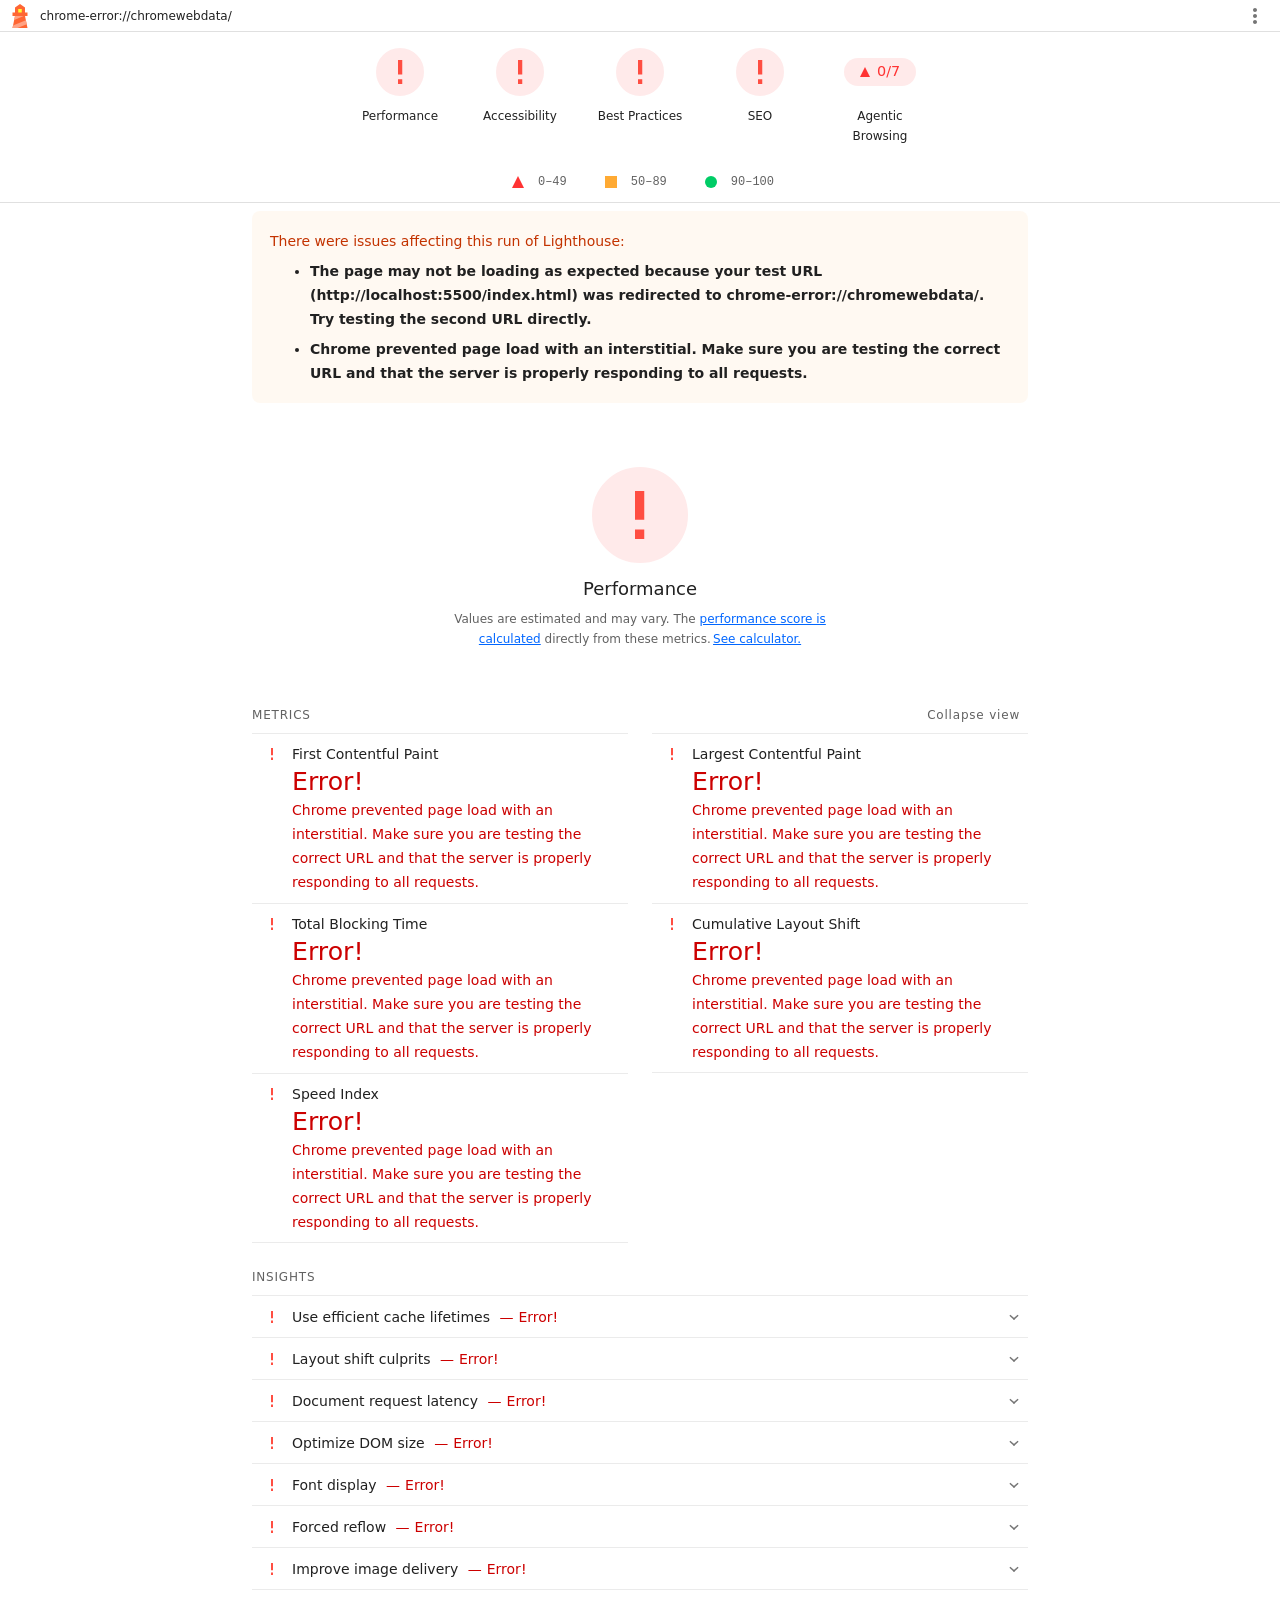
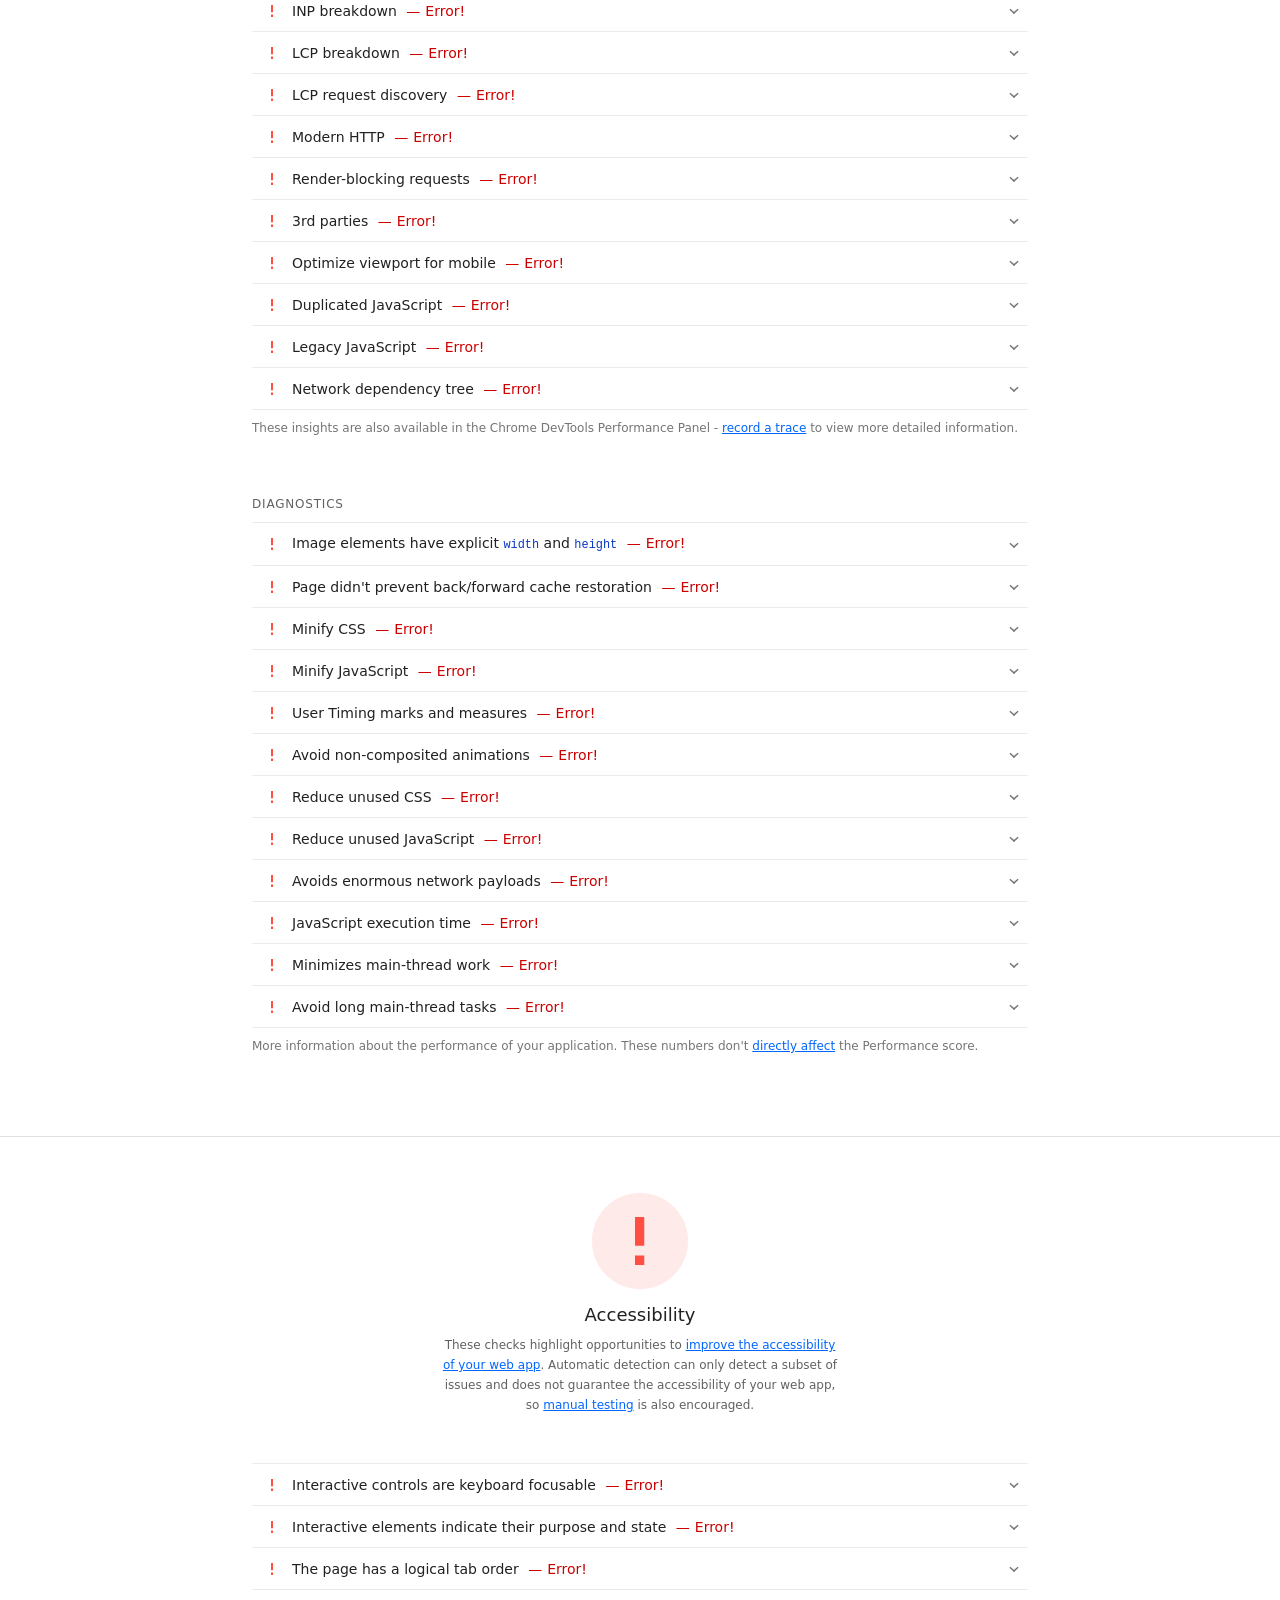
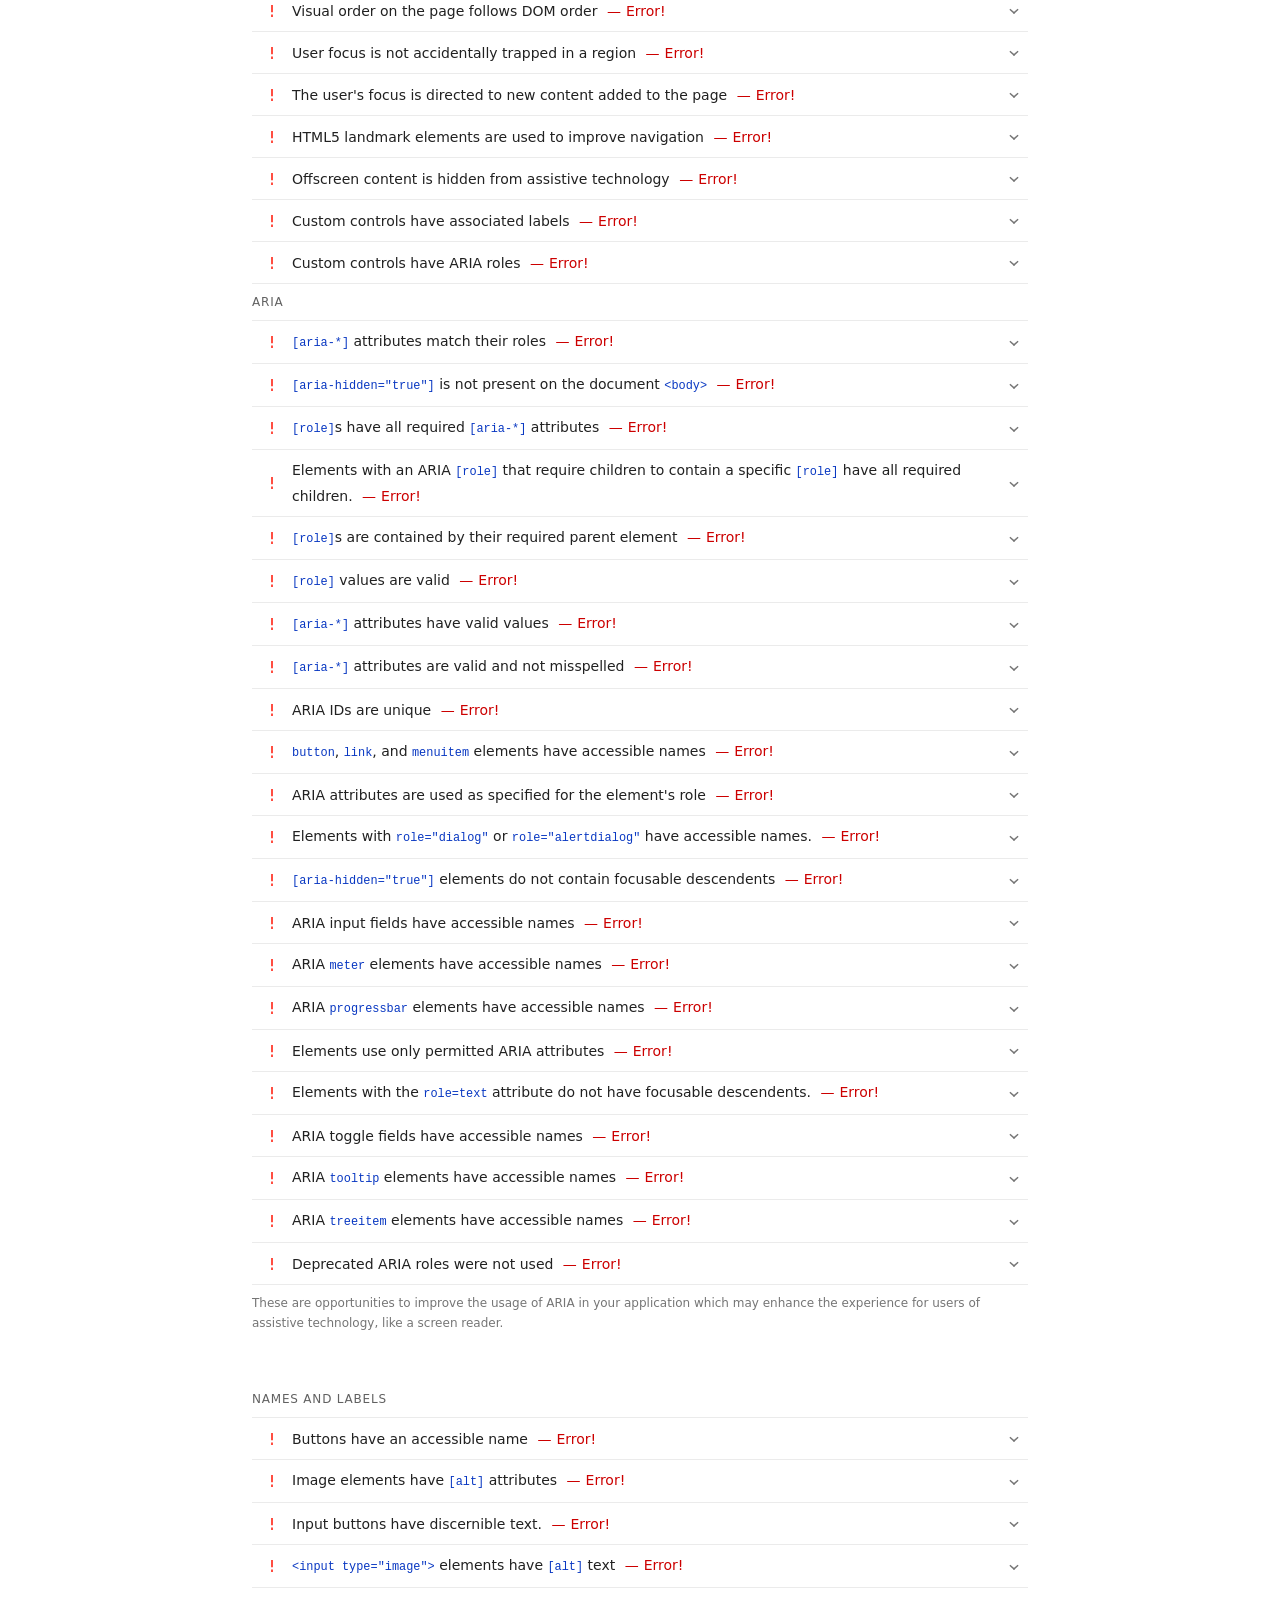
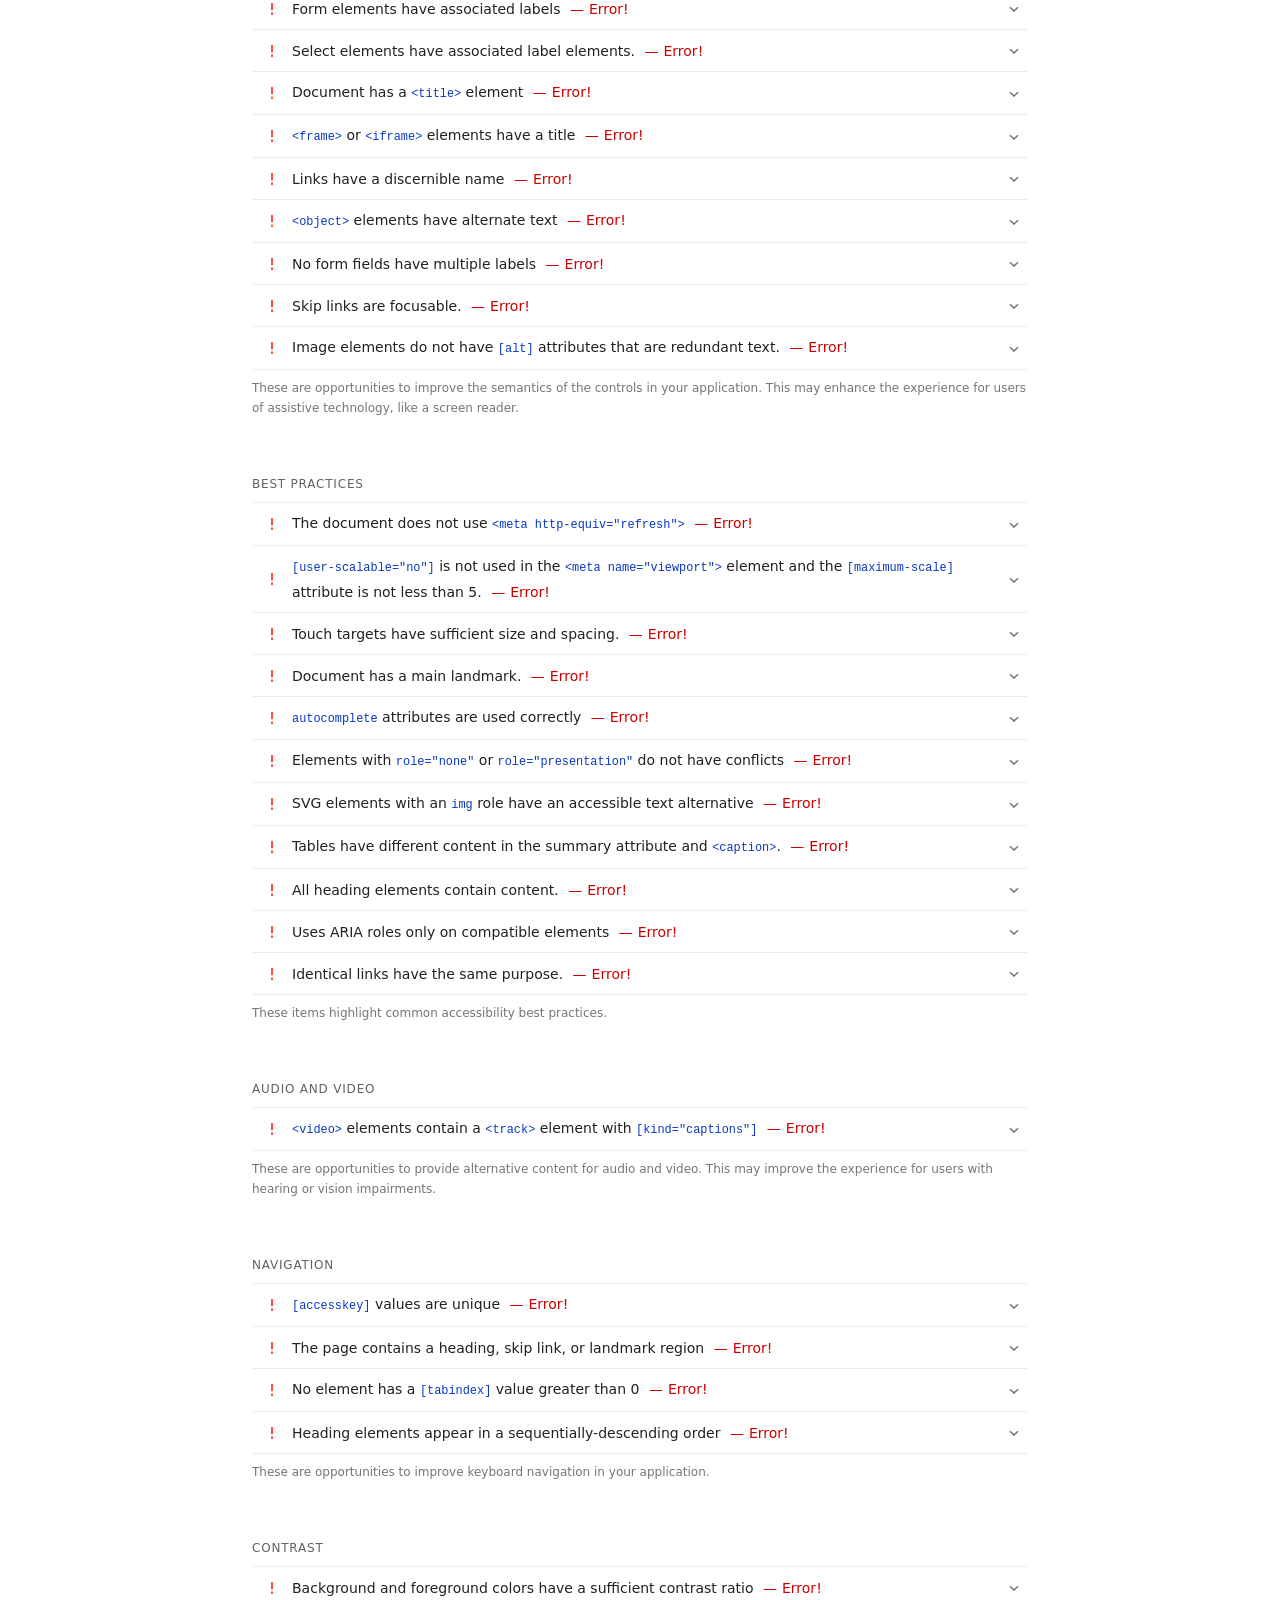
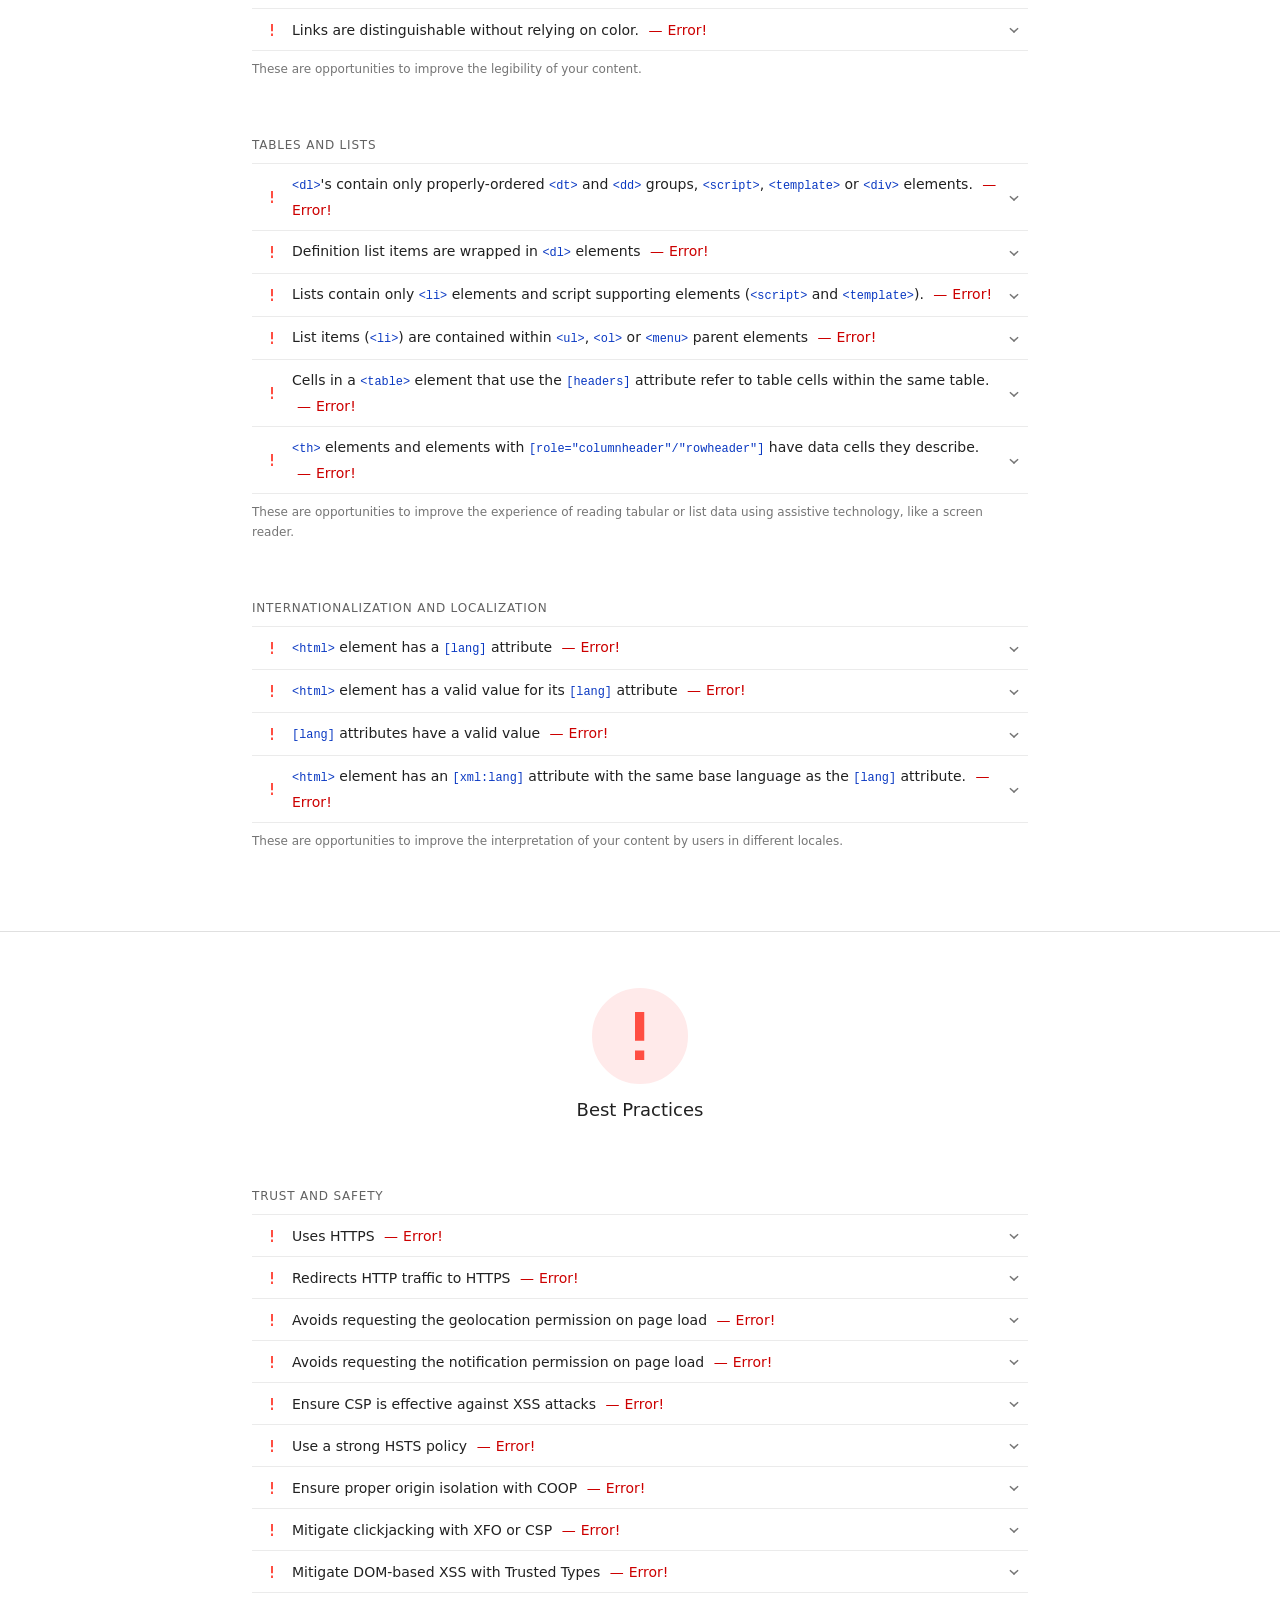
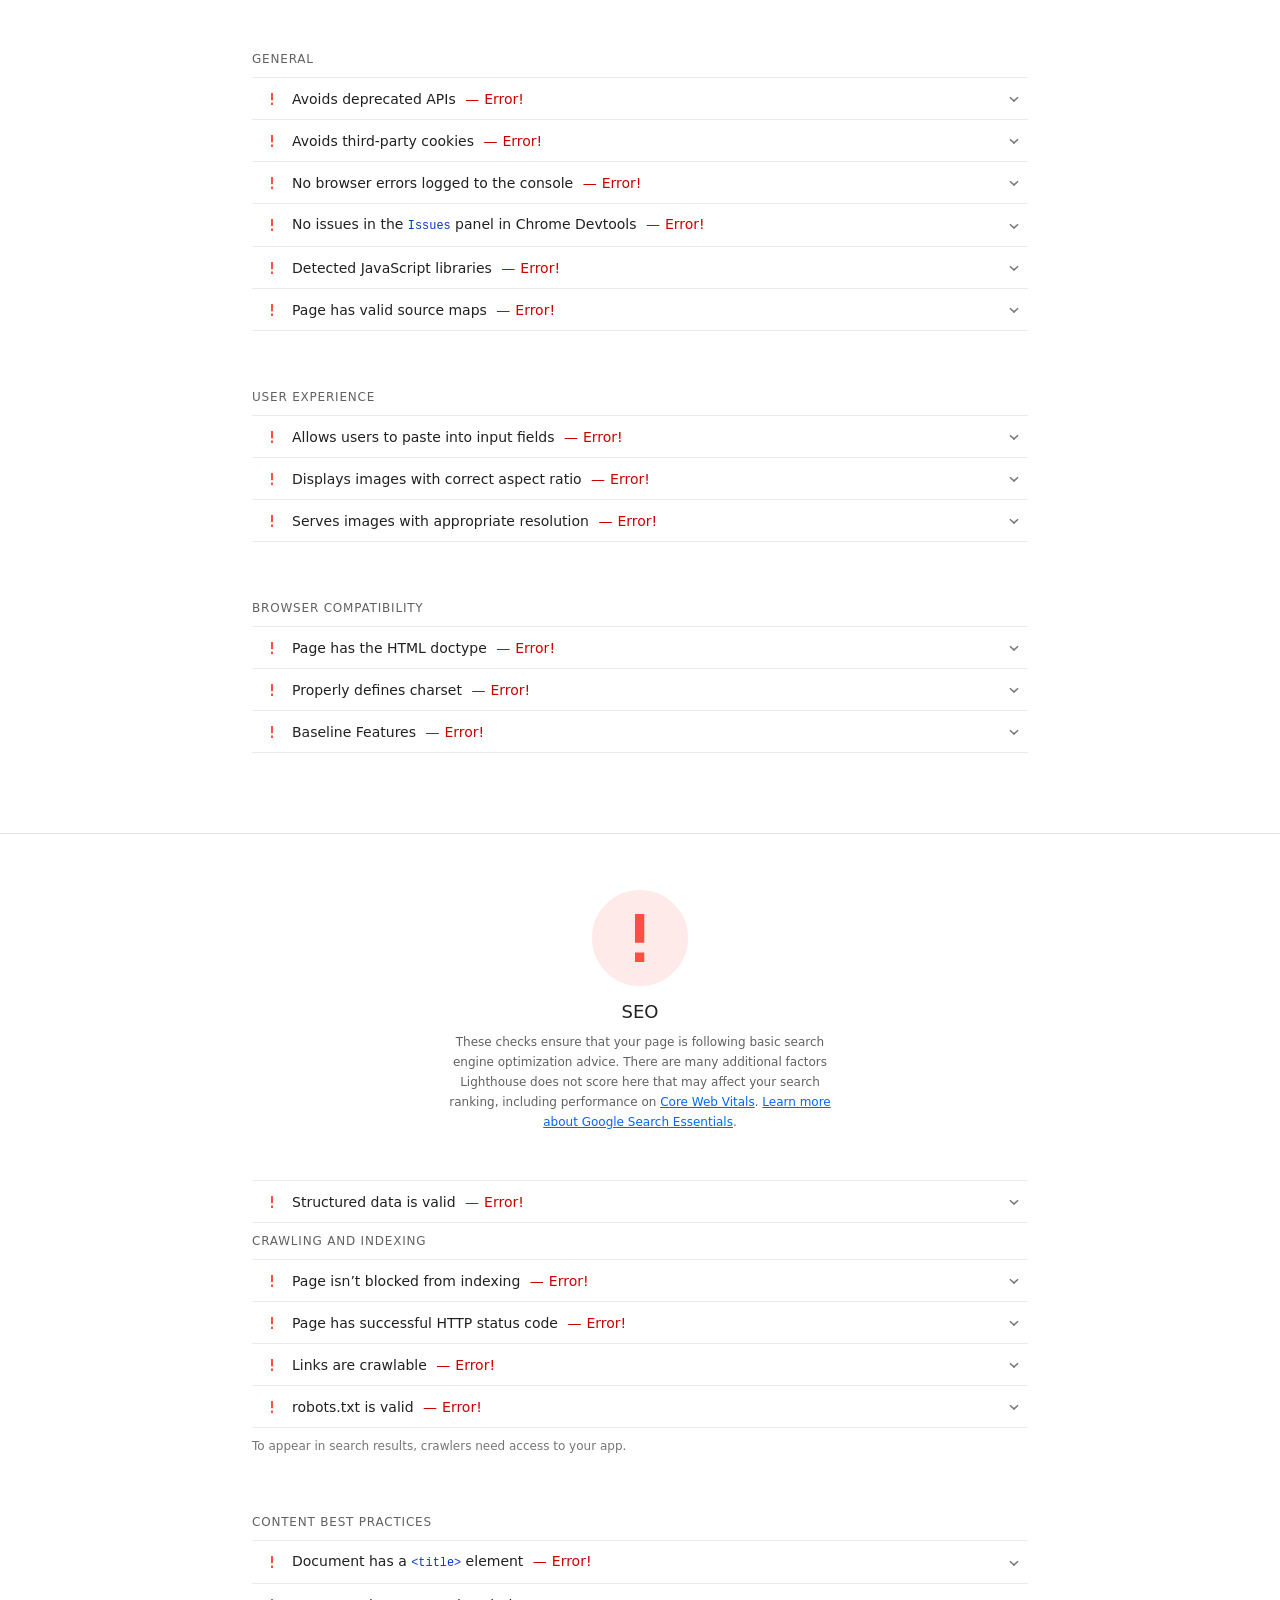
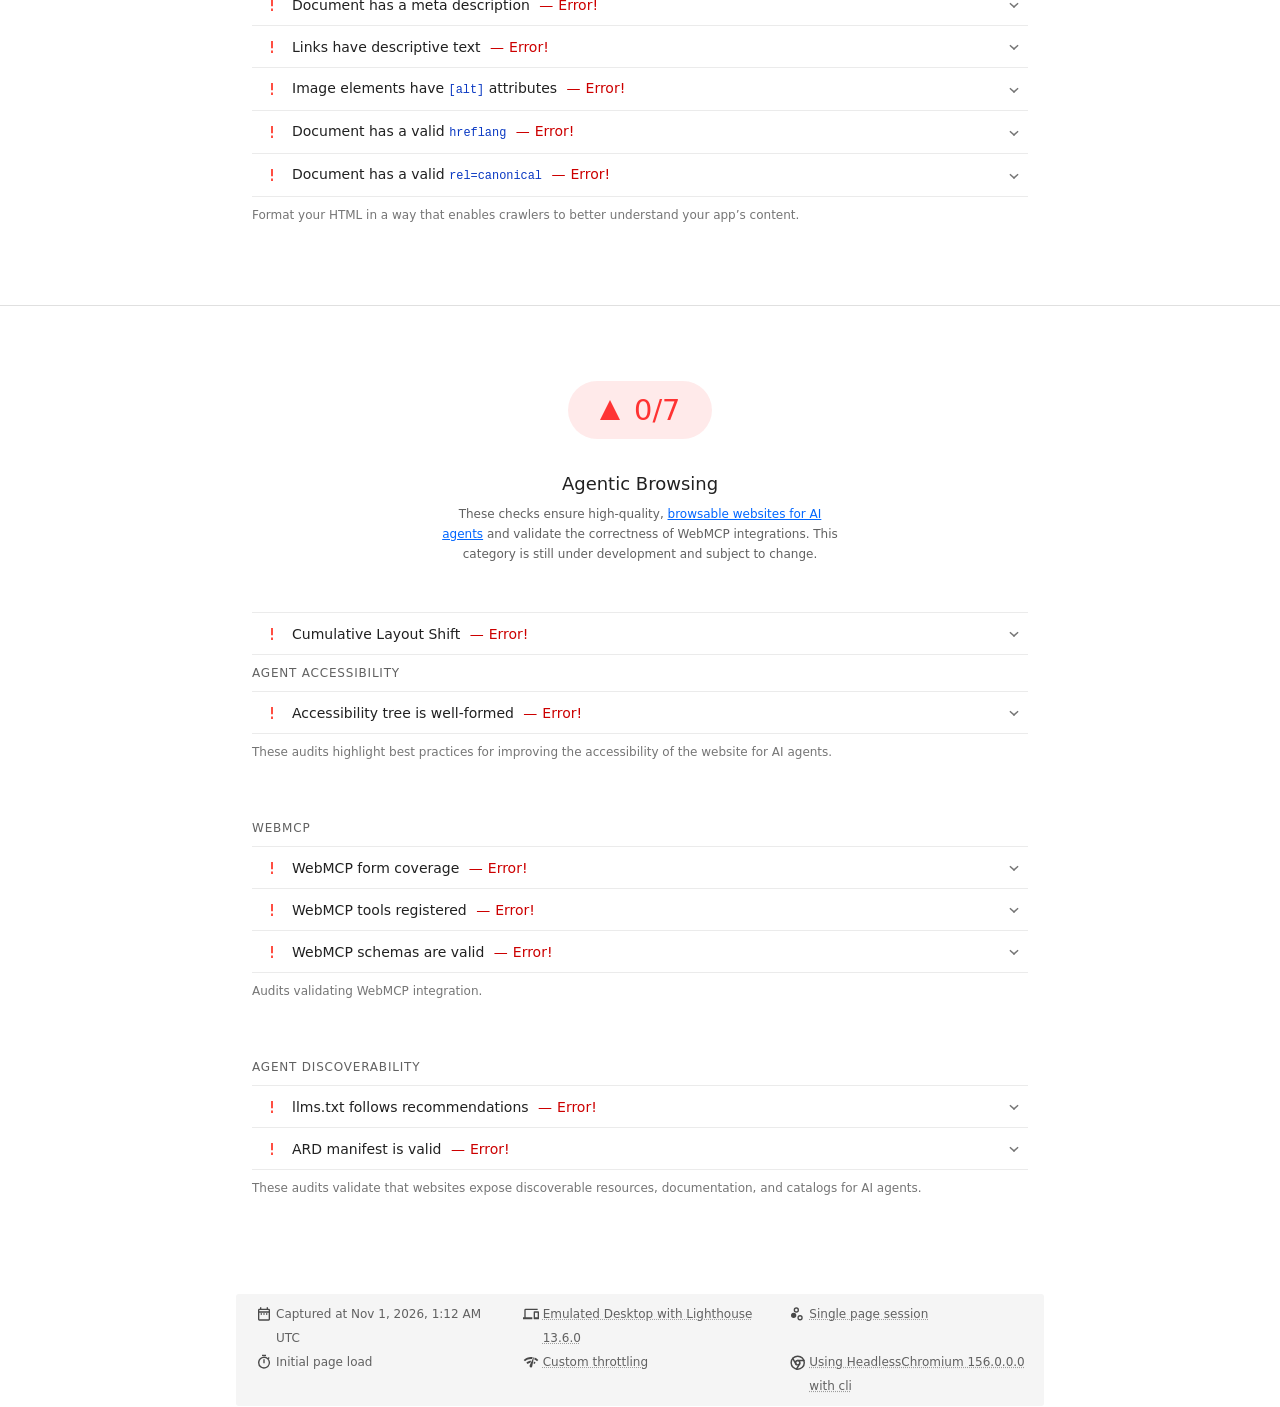
==== docs/lighthouse-escritorio.html @ 0ca57a11 "Avance 4: Se agrego el Lighthouse de escritorio y movil - PINEDO CEBALLOS JOSE LUIS" ====
<!--
@license
Copyright 2018 Google LLC
SPDX-License-Identifier: Apache-2.0
-->
<!doctype html>
<html lang="en">
<head>
  <meta charset="utf-8">
  <meta name="viewport" content="width=device-width, initial-scale=1, minimum-scale=1">
  <link rel="icon" href='data:image/svg+xml;utf8,<svg fill="none" xmlns="http://www.w3.org/2000/svg" viewBox="0 0 48 48"><path d="m14 7 10-7 10 7v10h5v7h-5l5 24H9l5-24H9v-7h5V7Z" fill="%23F63"/><path d="M31.561 24H14l-1.689 8.105L31.561 24ZM18.983 48H9l1.022-4.907L35.723 32.27l1.663 7.98L18.983 48Z" fill="%23FFA385"/><path fill="%23FF3" d="M20.5 10h7v7h-7z"/></svg>'>
  <title>Lighthouse Report</title>
  <style>body {margin: 0}</style>
</head>
<body>
  <noscript>Lighthouse report requires JavaScript. Please enable.</noscript>

  <div id="lh-log"></div>

  <script>window.__LIGHTHOUSE_JSON__ = {"lighthouseVersion":"13.6.0","requestedUrl":"http://localhost:5500/index.html","mainDocumentUrl":"chrome-error://chromewebdata/","finalDisplayedUrl":"chrome-error://chromewebdata/","finalUrl":"chrome-error://chromewebdata/","fetchTime":"2026-11-01T01:12:55.500Z","gatherMode":"navigation","runtimeError":{"code":"CHROME_INTERSTITIAL_ERROR","message":"Chrome prevented page load with an interstitial. Make sure you are testing the correct URL and that the server is properly responding to all requests.","errorStack":"LighthouseError: CHROME_INTERSTITIAL_ERROR\n    at getInterstitialError (file:///C:/Users/josel/AppData/Local/npm-cache/_npx/0f94ee7615faf582/node_modules/lighthouse/core/lib/navigation-error.js:97:10)\n    at getPageLoadError (file:///C:/Users/josel/AppData/Local/npm-cache/_npx/0f94ee7615faf582/node_modules/lighthouse/core/lib/navigation-error.js:166:29)\n    at _computeNavigationResult (file:///C:/Users/josel/AppData/Local/npm-cache/_npx/0f94ee7615faf582/node_modules/lighthouse/core/gather/navigation-runner.js:148:7)\n    at async gatherFn (file:///C:/Users/josel/AppData/Local/npm-cache/_npx/0f94ee7615faf582/node_modules/lighthouse/core/gather/navigation-runner.js:300:23)\n    at async Runner.gather (file:///C:/Users/josel/AppData/Local/npm-cache/_npx/0f94ee7615faf582/node_modules/lighthouse/core/runner.js:237:25)\n    at async navigationGather (file:///C:/Users/josel/AppData/Local/npm-cache/_npx/0f94ee7615faf582/node_modules/lighthouse/core/gather/navigation-runner.js:306:21)\n    at async navigation (file:///C:/Users/josel/AppData/Local/npm-cache/_npx/0f94ee7615faf582/node_modules/lighthouse/core/index.js:58:24)\n    at async runLighthouse (file:///C:/Users/josel/AppData/Local/npm-cache/_npx/0f94ee7615faf582/node_modules/lighthouse/cli/run.js:237:30)\n    at async file:///C:/Users/josel/AppData/Local/npm-cache/_npx/0f94ee7615faf582/node_modules/lighthouse/cli/index.js:10:1","artifactKey":"PageLoadError"},"runWarnings":["The page may not be loading as expected because your test URL (http://localhost:5500/index.html) was redirected to chrome-error://chromewebdata/. Try testing the second URL directly.","Chrome prevented page load with an interstitial. Make sure you are testing the correct URL and that the server is properly responding to all requests."],"userAgent":"Mozilla/5.0 (Windows NT 10.0; Win64; x64) AppleWebKit/537.36 (KHTML, like Gecko) HeadlessChrome/156.0.0.0 Safari/537.36","environment":{"hostUserAgent":"Mozilla/5.0 (Windows NT 10.0; Win64; x64) AppleWebKit/537.36 (KHTML, like Gecko) HeadlessChrome/156.0.0.0 Safari/537.36","benchmarkIndex":1454,"credits":{}},"audits":{"is-on-https":{"id":"is-on-https","title":"Uses HTTPS","description":"All sites should be protected with HTTPS, even ones that don't handle sensitive data. This includes avoiding [mixed content](https://developers.google.com/web/fundamentals/security/prevent-mixed-content/what-is-mixed-content), where some resources are loaded over HTTP despite the initial request being served over HTTPS. HTTPS prevents intruders from tampering with or passively listening in on the communications between your app and your users, and is a prerequisite for HTTP/2 and many new web platform APIs. [Learn more about HTTPS](https://developer.chrome.com/docs/lighthouse/pwa/is-on-https/).","score":null,"scoreDisplayMode":"error","errorMessage":"Chrome prevented page load with an interstitial. Make sure you are testing the correct URL and that the server is properly responding to all requests.","errorStack":"LighthouseError: CHROME_INTERSTITIAL_ERROR\n    at getInterstitialError (file:///C:/Users/josel/AppData/Local/npm-cache/_npx/0f94ee7615faf582/node_modules/lighthouse/core/lib/navigation-error.js:97:10)\n    at getPageLoadError (file:///C:/Users/josel/AppData/Local/npm-cache/_npx/0f94ee7615faf582/node_modules/lighthouse/core/lib/navigation-error.js:166:29)\n    at _computeNavigationResult (file:///C:/Users/josel/AppData/Local/npm-cache/_npx/0f94ee7615faf582/node_modules/lighthouse/core/gather/navigation-runner.js:148:7)\n    at async gatherFn (file:///C:/Users/josel/AppData/Local/npm-cache/_npx/0f94ee7615faf582/node_modules/lighthouse/core/gather/navigation-runner.js:300:23)\n    at async Runner.gather (file:///C:/Users/josel/AppData/Local/npm-cache/_npx/0f94ee7615faf582/node_modules/lighthouse/core/runner.js:237:25)\n    at async navigationGather (file:///C:/Users/josel/AppData/Local/npm-cache/_npx/0f94ee7615faf582/node_modules/lighthouse/core/gather/navigation-runner.js:306:21)\n    at async navigation (file:///C:/Users/josel/AppData/Local/npm-cache/_npx/0f94ee7615faf582/node_modules/lighthouse/core/index.js:58:24)\n    at async runLighthouse (file:///C:/Users/josel/AppData/Local/npm-cache/_npx/0f94ee7615faf582/node_modules/lighthouse/cli/run.js:237:30)\n    at async file:///C:/Users/josel/AppData/Local/npm-cache/_npx/0f94ee7615faf582/node_modules/lighthouse/cli/index.js:10:1"},"redirects-http":{"id":"redirects-http","title":"Redirects HTTP traffic to HTTPS","description":"Make sure that you redirect all HTTP traffic to HTTPS in order to enable secure web features for all your users. [Learn more](https://developer.chrome.com/docs/lighthouse/pwa/redirects-http/).","score":null,"scoreDisplayMode":"error","errorMessage":"Chrome prevented page load with an interstitial. Make sure you are testing the correct URL and that the server is properly responding to all requests.","errorStack":"LighthouseError: CHROME_INTERSTITIAL_ERROR\n    at getInterstitialError (file:///C:/Users/josel/AppData/Local/npm-cache/_npx/0f94ee7615faf582/node_modules/lighthouse/core/lib/navigation-error.js:97:10)\n    at getPageLoadError (file:///C:/Users/josel/AppData/Local/npm-cache/_npx/0f94ee7615faf582/node_modules/lighthouse/core/lib/navigation-error.js:166:29)\n    at _computeNavigationResult (file:///C:/Users/josel/AppData/Local/npm-cache/_npx/0f94ee7615faf582/node_modules/lighthouse/core/gather/navigation-runner.js:148:7)\n    at async gatherFn (file:///C:/Users/josel/AppData/Local/npm-cache/_npx/0f94ee7615faf582/node_modules/lighthouse/core/gather/navigation-runner.js:300:23)\n    at async Runner.gather (file:///C:/Users/josel/AppData/Local/npm-cache/_npx/0f94ee7615faf582/node_modules/lighthouse/core/runner.js:237:25)\n    at async navigationGather (file:///C:/Users/josel/AppData/Local/npm-cache/_npx/0f94ee7615faf582/node_modules/lighthouse/core/gather/navigation-runner.js:306:21)\n    at async navigation (file:///C:/Users/josel/AppData/Local/npm-cache/_npx/0f94ee7615faf582/node_modules/lighthouse/core/index.js:58:24)\n    at async runLighthouse (file:///C:/Users/josel/AppData/Local/npm-cache/_npx/0f94ee7615faf582/node_modules/lighthouse/cli/run.js:237:30)\n    at async file:///C:/Users/josel/AppData/Local/npm-cache/_npx/0f94ee7615faf582/node_modules/lighthouse/cli/index.js:10:1"},"first-contentful-paint":{"id":"first-contentful-paint","title":"First Contentful Paint","description":"First Contentful Paint marks the time at which the first text or image is painted. [Learn more about the First Contentful Paint metric](https://developer.chrome.com/docs/lighthouse/performance/first-contentful-paint/).","score":null,"scoreDisplayMode":"error","errorMessage":"Chrome prevented page load with an interstitial. Make sure you are testing the correct URL and that the server is properly responding to all requests.","errorStack":"LighthouseError: CHROME_INTERSTITIAL_ERROR\n    at getInterstitialError (file:///C:/Users/josel/AppData/Local/npm-cache/_npx/0f94ee7615faf582/node_modules/lighthouse/core/lib/navigation-error.js:97:10)\n    at getPageLoadError (file:///C:/Users/josel/AppData/Local/npm-cache/_npx/0f94ee7615faf582/node_modules/lighthouse/core/lib/navigation-error.js:166:29)\n    at _computeNavigationResult (file:///C:/Users/josel/AppData/Local/npm-cache/_npx/0f94ee7615faf582/node_modules/lighthouse/core/gather/navigation-runner.js:148:7)\n    at async gatherFn (file:///C:/Users/josel/AppData/Local/npm-cache/_npx/0f94ee7615faf582/node_modules/lighthouse/core/gather/navigation-runner.js:300:23)\n    at async Runner.gather (file:///C:/Users/josel/AppData/Local/npm-cache/_npx/0f94ee7615faf582/node_modules/lighthouse/core/runner.js:237:25)\n    at async navigationGather (file:///C:/Users/josel/AppData/Local/npm-cache/_npx/0f94ee7615faf582/node_modules/lighthouse/core/gather/navigation-runner.js:306:21)\n    at async navigation (file:///C:/Users/josel/AppData/Local/npm-cache/_npx/0f94ee7615faf582/node_modules/lighthouse/core/index.js:58:24)\n    at async runLighthouse (file:///C:/Users/josel/AppData/Local/npm-cache/_npx/0f94ee7615faf582/node_modules/lighthouse/cli/run.js:237:30)\n    at async file:///C:/Users/josel/AppData/Local/npm-cache/_npx/0f94ee7615faf582/node_modules/lighthouse/cli/index.js:10:1"},"largest-contentful-paint":{"id":"largest-contentful-paint","title":"Largest Contentful Paint","description":"Largest Contentful Paint marks the time at which the largest text or image is painted. [Learn more about the Largest Contentful Paint metric](https://developer.chrome.com/docs/lighthouse/performance/lighthouse-largest-contentful-paint/)","score":null,"scoreDisplayMode":"error","errorMessage":"Chrome prevented page load with an interstitial. Make sure you are testing the correct URL and that the server is properly responding to all requests.","errorStack":"LighthouseError: CHROME_INTERSTITIAL_ERROR\n    at getInterstitialError (file:///C:/Users/josel/AppData/Local/npm-cache/_npx/0f94ee7615faf582/node_modules/lighthouse/core/lib/navigation-error.js:97:10)\n    at getPageLoadError (file:///C:/Users/josel/AppData/Local/npm-cache/_npx/0f94ee7615faf582/node_modules/lighthouse/core/lib/navigation-error.js:166:29)\n    at _computeNavigationResult (file:///C:/Users/josel/AppData/Local/npm-cache/_npx/0f94ee7615faf582/node_modules/lighthouse/core/gather/navigation-runner.js:148:7)\n    at async gatherFn (file:///C:/Users/josel/AppData/Local/npm-cache/_npx/0f94ee7615faf582/node_modules/lighthouse/core/gather/navigation-runner.js:300:23)\n    at async Runner.gather (file:///C:/Users/josel/AppData/Local/npm-cache/_npx/0f94ee7615faf582/node_modules/lighthouse/core/runner.js:237:25)\n    at async navigationGather (file:///C:/Users/josel/AppData/Local/npm-cache/_npx/0f94ee7615faf582/node_modules/lighthouse/core/gather/navigation-runner.js:306:21)\n    at async navigation (file:///C:/Users/josel/AppData/Local/npm-cache/_npx/0f94ee7615faf582/node_modules/lighthouse/core/index.js:58:24)\n    at async runLighthouse (file:///C:/Users/josel/AppData/Local/npm-cache/_npx/0f94ee7615faf582/node_modules/lighthouse/cli/run.js:237:30)\n    at async file:///C:/Users/josel/AppData/Local/npm-cache/_npx/0f94ee7615faf582/node_modules/lighthouse/cli/index.js:10:1"},"speed-index":{"id":"speed-index","title":"Speed Index","description":"Speed Index shows how quickly the contents of a page are visibly populated. [Learn more about the Speed Index metric](https://developer.chrome.com/docs/lighthouse/performance/speed-index/).","score":null,"scoreDisplayMode":"error","errorMessage":"Chrome prevented page load with an interstitial. Make sure you are testing the correct URL and that the server is properly responding to all requests.","errorStack":"LighthouseError: CHROME_INTERSTITIAL_ERROR\n    at getInterstitialError (file:///C:/Users/josel/AppData/Local/npm-cache/_npx/0f94ee7615faf582/node_modules/lighthouse/core/lib/navigation-error.js:97:10)\n    at getPageLoadError (file:///C:/Users/josel/AppData/Local/npm-cache/_npx/0f94ee7615faf582/node_modules/lighthouse/core/lib/navigation-error.js:166:29)\n    at _computeNavigationResult (file:///C:/Users/josel/AppData/Local/npm-cache/_npx/0f94ee7615faf582/node_modules/lighthouse/core/gather/navigation-runner.js:148:7)\n    at async gatherFn (file:///C:/Users/josel/AppData/Local/npm-cache/_npx/0f94ee7615faf582/node_modules/lighthouse/core/gather/navigation-runner.js:300:23)\n    at async Runner.gather (file:///C:/Users/josel/AppData/Local/npm-cache/_npx/0f94ee7615faf582/node_modules/lighthouse/core/runner.js:237:25)\n    at async navigationGather (file:///C:/Users/josel/AppData/Local/npm-cache/_npx/0f94ee7615faf582/node_modules/lighthouse/core/gather/navigation-runner.js:306:21)\n    at async navigation (file:///C:/Users/josel/AppData/Local/npm-cache/_npx/0f94ee7615faf582/node_modules/lighthouse/core/index.js:58:24)\n    at async runLighthouse (file:///C:/Users/josel/AppData/Local/npm-cache/_npx/0f94ee7615faf582/node_modules/lighthouse/cli/run.js:237:30)\n    at async file:///C:/Users/josel/AppData/Local/npm-cache/_npx/0f94ee7615faf582/node_modules/lighthouse/cli/index.js:10:1"},"screenshot-thumbnails":{"id":"screenshot-thumbnails","title":"Screenshot Thumbnails","description":"This is what the load of your site looked like.","score":null,"scoreDisplayMode":"error","errorMessage":"Chrome prevented page load with an interstitial. Make sure you are testing the correct URL and that the server is properly responding to all requests.","errorStack":"LighthouseError: CHROME_INTERSTITIAL_ERROR\n    at getInterstitialError (file:///C:/Users/josel/AppData/Local/npm-cache/_npx/0f94ee7615faf582/node_modules/lighthouse/core/lib/navigation-error.js:97:10)\n    at getPageLoadError (file:///C:/Users/josel/AppData/Local/npm-cache/_npx/0f94ee7615faf582/node_modules/lighthouse/core/lib/navigation-error.js:166:29)\n    at _computeNavigationResult (file:///C:/Users/josel/AppData/Local/npm-cache/_npx/0f94ee7615faf582/node_modules/lighthouse/core/gather/navigation-runner.js:148:7)\n    at async gatherFn (file:///C:/Users/josel/AppData/Local/npm-cache/_npx/0f94ee7615faf582/node_modules/lighthouse/core/gather/navigation-runner.js:300:23)\n    at async Runner.gather (file:///C:/Users/josel/AppData/Local/npm-cache/_npx/0f94ee7615faf582/node_modules/lighthouse/core/runner.js:237:25)\n    at async navigationGather (file:///C:/Users/josel/AppData/Local/npm-cache/_npx/0f94ee7615faf582/node_modules/lighthouse/core/gather/navigation-runner.js:306:21)\n    at async navigation (file:///C:/Users/josel/AppData/Local/npm-cache/_npx/0f94ee7615faf582/node_modules/lighthouse/core/index.js:58:24)\n    at async runLighthouse (file:///C:/Users/josel/AppData/Local/npm-cache/_npx/0f94ee7615faf582/node_modules/lighthouse/cli/run.js:237:30)\n    at async file:///C:/Users/josel/AppData/Local/npm-cache/_npx/0f94ee7615faf582/node_modules/lighthouse/cli/index.js:10:1"},"final-screenshot":{"id":"final-screenshot","title":"Final Screenshot","description":"The last screenshot captured of the pageload.","score":null,"scoreDisplayMode":"error","errorMessage":"Chrome prevented page load with an interstitial. Make sure you are testing the correct URL and that the server is properly responding to all requests.","errorStack":"LighthouseError: CHROME_INTERSTITIAL_ERROR\n    at getInterstitialError (file:///C:/Users/josel/AppData/Local/npm-cache/_npx/0f94ee7615faf582/node_modules/lighthouse/core/lib/navigation-error.js:97:10)\n    at getPageLoadError (file:///C:/Users/josel/AppData/Local/npm-cache/_npx/0f94ee7615faf582/node_modules/lighthouse/core/lib/navigation-error.js:166:29)\n    at _computeNavigationResult (file:///C:/Users/josel/AppData/Local/npm-cache/_npx/0f94ee7615faf582/node_modules/lighthouse/core/gather/navigation-runner.js:148:7)\n    at async gatherFn (file:///C:/Users/josel/AppData/Local/npm-cache/_npx/0f94ee7615faf582/node_modules/lighthouse/core/gather/navigation-runner.js:300:23)\n    at async Runner.gather (file:///C:/Users/josel/AppData/Local/npm-cache/_npx/0f94ee7615faf582/node_modules/lighthouse/core/runner.js:237:25)\n    at async navigationGather (file:///C:/Users/josel/AppData/Local/npm-cache/_npx/0f94ee7615faf582/node_modules/lighthouse/core/gather/navigation-runner.js:306:21)\n    at async navigation (file:///C:/Users/josel/AppData/Local/npm-cache/_npx/0f94ee7615faf582/node_modules/lighthouse/core/index.js:58:24)\n    at async runLighthouse (file:///C:/Users/josel/AppData/Local/npm-cache/_npx/0f94ee7615faf582/node_modules/lighthouse/cli/run.js:237:30)\n    at async file:///C:/Users/josel/AppData/Local/npm-cache/_npx/0f94ee7615faf582/node_modules/lighthouse/cli/index.js:10:1"},"total-blocking-time":{"id":"total-blocking-time","title":"Total Blocking Time","description":"Sum of all time periods between FCP and Time to Interactive, when task length exceeded 50ms, expressed in milliseconds. [Learn more about the Total Blocking Time metric](https://developer.chrome.com/docs/lighthouse/performance/lighthouse-total-blocking-time/).","score":null,"scoreDisplayMode":"error","errorMessage":"Chrome prevented page load with an interstitial. Make sure you are testing the correct URL and that the server is properly responding to all requests.","errorStack":"LighthouseError: CHROME_INTERSTITIAL_ERROR\n    at getInterstitialError (file:///C:/Users/josel/AppData/Local/npm-cache/_npx/0f94ee7615faf582/node_modules/lighthouse/core/lib/navigation-error.js:97:10)\n    at getPageLoadError (file:///C:/Users/josel/AppData/Local/npm-cache/_npx/0f94ee7615faf582/node_modules/lighthouse/core/lib/navigation-error.js:166:29)\n    at _computeNavigationResult (file:///C:/Users/josel/AppData/Local/npm-cache/_npx/0f94ee7615faf582/node_modules/lighthouse/core/gather/navigation-runner.js:148:7)\n    at async gatherFn (file:///C:/Users/josel/AppData/Local/npm-cache/_npx/0f94ee7615faf582/node_modules/lighthouse/core/gather/navigation-runner.js:300:23)\n    at async Runner.gather (file:///C:/Users/josel/AppData/Local/npm-cache/_npx/0f94ee7615faf582/node_modules/lighthouse/core/runner.js:237:25)\n    at async navigationGather (file:///C:/Users/josel/AppData/Local/npm-cache/_npx/0f94ee7615faf582/node_modules/lighthouse/core/gather/navigation-runner.js:306:21)\n    at async navigation (file:///C:/Users/josel/AppData/Local/npm-cache/_npx/0f94ee7615faf582/node_modules/lighthouse/core/index.js:58:24)\n    at async runLighthouse (file:///C:/Users/josel/AppData/Local/npm-cache/_npx/0f94ee7615faf582/node_modules/lighthouse/cli/run.js:237:30)\n    at async file:///C:/Users/josel/AppData/Local/npm-cache/_npx/0f94ee7615faf582/node_modules/lighthouse/cli/index.js:10:1"},"max-potential-fid":{"id":"max-potential-fid","title":"Max Potential First Input Delay","description":"The maximum potential First Input Delay that your users could experience is the duration of the longest task. [Learn more about the Maximum Potential First Input Delay metric](https://developer.chrome.com/docs/lighthouse/performance/lighthouse-max-potential-fid/).","score":null,"scoreDisplayMode":"error","errorMessage":"Chrome prevented page load with an interstitial. Make sure you are testing the correct URL and that the server is properly responding to all requests.","errorStack":"LighthouseError: CHROME_INTERSTITIAL_ERROR\n    at getInterstitialError (file:///C:/Users/josel/AppData/Local/npm-cache/_npx/0f94ee7615faf582/node_modules/lighthouse/core/lib/navigation-error.js:97:10)\n    at getPageLoadError (file:///C:/Users/josel/AppData/Local/npm-cache/_npx/0f94ee7615faf582/node_modules/lighthouse/core/lib/navigation-error.js:166:29)\n    at _computeNavigationResult (file:///C:/Users/josel/AppData/Local/npm-cache/_npx/0f94ee7615faf582/node_modules/lighthouse/core/gather/navigation-runner.js:148:7)\n    at async gatherFn (file:///C:/Users/josel/AppData/Local/npm-cache/_npx/0f94ee7615faf582/node_modules/lighthouse/core/gather/navigation-runner.js:300:23)\n    at async Runner.gather (file:///C:/Users/josel/AppData/Local/npm-cache/_npx/0f94ee7615faf582/node_modules/lighthouse/core/runner.js:237:25)\n    at async navigationGather (file:///C:/Users/josel/AppData/Local/npm-cache/_npx/0f94ee7615faf582/node_modules/lighthouse/core/gather/navigation-runner.js:306:21)\n    at async navigation (file:///C:/Users/josel/AppData/Local/npm-cache/_npx/0f94ee7615faf582/node_modules/lighthouse/core/index.js:58:24)\n    at async runLighthouse (file:///C:/Users/josel/AppData/Local/npm-cache/_npx/0f94ee7615faf582/node_modules/lighthouse/cli/run.js:237:30)\n    at async file:///C:/Users/josel/AppData/Local/npm-cache/_npx/0f94ee7615faf582/node_modules/lighthouse/cli/index.js:10:1"},"cumulative-layout-shift":{"id":"cumulative-layout-shift","title":"Cumulative Layout Shift","description":"Cumulative Layout Shift measures the movement of visible elements within the viewport. [Learn more about the Cumulative Layout Shift metric](https://web.dev/articles/cls).","score":null,"scoreDisplayMode":"error","errorMessage":"Chrome prevented page load with an interstitial. Make sure you are testing the correct URL and that the server is properly responding to all requests.","errorStack":"LighthouseError: CHROME_INTERSTITIAL_ERROR\n    at getInterstitialError (file:///C:/Users/josel/AppData/Local/npm-cache/_npx/0f94ee7615faf582/node_modules/lighthouse/core/lib/navigation-error.js:97:10)\n    at getPageLoadError (file:///C:/Users/josel/AppData/Local/npm-cache/_npx/0f94ee7615faf582/node_modules/lighthouse/core/lib/navigation-error.js:166:29)\n    at _computeNavigationResult (file:///C:/Users/josel/AppData/Local/npm-cache/_npx/0f94ee7615faf582/node_modules/lighthouse/core/gather/navigation-runner.js:148:7)\n    at async gatherFn (file:///C:/Users/josel/AppData/Local/npm-cache/_npx/0f94ee7615faf582/node_modules/lighthouse/core/gather/navigation-runner.js:300:23)\n    at async Runner.gather (file:///C:/Users/josel/AppData/Local/npm-cache/_npx/0f94ee7615faf582/node_modules/lighthouse/core/runner.js:237:25)\n    at async navigationGather (file:///C:/Users/josel/AppData/Local/npm-cache/_npx/0f94ee7615faf582/node_modules/lighthouse/core/gather/navigation-runner.js:306:21)\n    at async navigation (file:///C:/Users/josel/AppData/Local/npm-cache/_npx/0f94ee7615faf582/node_modules/lighthouse/core/index.js:58:24)\n    at async runLighthouse (file:///C:/Users/josel/AppData/Local/npm-cache/_npx/0f94ee7615faf582/node_modules/lighthouse/cli/run.js:237:30)\n    at async file:///C:/Users/josel/AppData/Local/npm-cache/_npx/0f94ee7615faf582/node_modules/lighthouse/cli/index.js:10:1"},"errors-in-console":{"id":"errors-in-console","title":"No browser errors logged to the console","description":"Errors logged to the console indicate unresolved problems. They can come from network request failures and other browser concerns. [Learn more about this errors in console diagnostic audit](https://developer.chrome.com/docs/lighthouse/best-practices/errors-in-console/)","score":null,"scoreDisplayMode":"error","errorMessage":"Chrome prevented page load with an interstitial. Make sure you are testing the correct URL and that the server is properly responding to all requests.","errorStack":"LighthouseError: CHROME_INTERSTITIAL_ERROR\n    at getInterstitialError (file:///C:/Users/josel/AppData/Local/npm-cache/_npx/0f94ee7615faf582/node_modules/lighthouse/core/lib/navigation-error.js:97:10)\n    at getPageLoadError (file:///C:/Users/josel/AppData/Local/npm-cache/_npx/0f94ee7615faf582/node_modules/lighthouse/core/lib/navigation-error.js:166:29)\n    at _computeNavigationResult (file:///C:/Users/josel/AppData/Local/npm-cache/_npx/0f94ee7615faf582/node_modules/lighthouse/core/gather/navigation-runner.js:148:7)\n    at async gatherFn (file:///C:/Users/josel/AppData/Local/npm-cache/_npx/0f94ee7615faf582/node_modules/lighthouse/core/gather/navigation-runner.js:300:23)\n    at async Runner.gather (file:///C:/Users/josel/AppData/Local/npm-cache/_npx/0f94ee7615faf582/node_modules/lighthouse/core/runner.js:237:25)\n    at async navigationGather (file:///C:/Users/josel/AppData/Local/npm-cache/_npx/0f94ee7615faf582/node_modules/lighthouse/core/gather/navigation-runner.js:306:21)\n    at async navigation (file:///C:/Users/josel/AppData/Local/npm-cache/_npx/0f94ee7615faf582/node_modules/lighthouse/core/index.js:58:24)\n    at async runLighthouse (file:///C:/Users/josel/AppData/Local/npm-cache/_npx/0f94ee7615faf582/node_modules/lighthouse/cli/run.js:237:30)\n    at async file:///C:/Users/josel/AppData/Local/npm-cache/_npx/0f94ee7615faf582/node_modules/lighthouse/cli/index.js:10:1"},"server-response-time":{"id":"server-response-time","title":"Initial server response time was short","description":"Keep the server response time for the main document short because all other requests depend on it. [Learn more about the Time to First Byte metric](https://developer.chrome.com/docs/lighthouse/performance/time-to-first-byte/).","score":null,"scoreDisplayMode":"error","errorMessage":"Chrome prevented page load with an interstitial. Make sure you are testing the correct URL and that the server is properly responding to all requests.","errorStack":"LighthouseError: CHROME_INTERSTITIAL_ERROR\n    at getInterstitialError (file:///C:/Users/josel/AppData/Local/npm-cache/_npx/0f94ee7615faf582/node_modules/lighthouse/core/lib/navigation-error.js:97:10)\n    at getPageLoadError (file:///C:/Users/josel/AppData/Local/npm-cache/_npx/0f94ee7615faf582/node_modules/lighthouse/core/lib/navigation-error.js:166:29)\n    at _computeNavigationResult (file:///C:/Users/josel/AppData/Local/npm-cache/_npx/0f94ee7615faf582/node_modules/lighthouse/core/gather/navigation-runner.js:148:7)\n    at async gatherFn (file:///C:/Users/josel/AppData/Local/npm-cache/_npx/0f94ee7615faf582/node_modules/lighthouse/core/gather/navigation-runner.js:300:23)\n    at async Runner.gather (file:///C:/Users/josel/AppData/Local/npm-cache/_npx/0f94ee7615faf582/node_modules/lighthouse/core/runner.js:237:25)\n    at async navigationGather (file:///C:/Users/josel/AppData/Local/npm-cache/_npx/0f94ee7615faf582/node_modules/lighthouse/core/gather/navigation-runner.js:306:21)\n    at async navigation (file:///C:/Users/josel/AppData/Local/npm-cache/_npx/0f94ee7615faf582/node_modules/lighthouse/core/index.js:58:24)\n    at async runLighthouse (file:///C:/Users/josel/AppData/Local/npm-cache/_npx/0f94ee7615faf582/node_modules/lighthouse/cli/run.js:237:30)\n    at async file:///C:/Users/josel/AppData/Local/npm-cache/_npx/0f94ee7615faf582/node_modules/lighthouse/cli/index.js:10:1","guidanceLevel":1},"interactive":{"id":"interactive","title":"Time to Interactive","description":"Time to Interactive is the amount of time it takes for the page to become fully interactive. [Learn more about the Time to Interactive metric](https://developer.chrome.com/docs/lighthouse/performance/interactive/).","score":null,"scoreDisplayMode":"error","errorMessage":"Chrome prevented page load with an interstitial. Make sure you are testing the correct URL and that the server is properly responding to all requests.","errorStack":"LighthouseError: CHROME_INTERSTITIAL_ERROR\n    at getInterstitialError (file:///C:/Users/josel/AppData/Local/npm-cache/_npx/0f94ee7615faf582/node_modules/lighthouse/core/lib/navigation-error.js:97:10)\n    at getPageLoadError (file:///C:/Users/josel/AppData/Local/npm-cache/_npx/0f94ee7615faf582/node_modules/lighthouse/core/lib/navigation-error.js:166:29)\n    at _computeNavigationResult (file:///C:/Users/josel/AppData/Local/npm-cache/_npx/0f94ee7615faf582/node_modules/lighthouse/core/gather/navigation-runner.js:148:7)\n    at async gatherFn (file:///C:/Users/josel/AppData/Local/npm-cache/_npx/0f94ee7615faf582/node_modules/lighthouse/core/gather/navigation-runner.js:300:23)\n    at async Runner.gather (file:///C:/Users/josel/AppData/Local/npm-cache/_npx/0f94ee7615faf582/node_modules/lighthouse/core/runner.js:237:25)\n    at async navigationGather (file:///C:/Users/josel/AppData/Local/npm-cache/_npx/0f94ee7615faf582/node_modules/lighthouse/core/gather/navigation-runner.js:306:21)\n    at async navigation (file:///C:/Users/josel/AppData/Local/npm-cache/_npx/0f94ee7615faf582/node_modules/lighthouse/core/index.js:58:24)\n    at async runLighthouse (file:///C:/Users/josel/AppData/Local/npm-cache/_npx/0f94ee7615faf582/node_modules/lighthouse/cli/run.js:237:30)\n    at async file:///C:/Users/josel/AppData/Local/npm-cache/_npx/0f94ee7615faf582/node_modules/lighthouse/cli/index.js:10:1"},"user-timings":{"id":"user-timings","title":"User Timing marks and measures","description":"Consider instrumenting your app with the User Timing API to measure your app's real-world performance during key user experiences. [Learn more about User Timing marks](https://developer.chrome.com/docs/lighthouse/performance/user-timings/).","score":null,"scoreDisplayMode":"error","errorMessage":"Chrome prevented page load with an interstitial. Make sure you are testing the correct URL and that the server is properly responding to all requests.","errorStack":"LighthouseError: CHROME_INTERSTITIAL_ERROR\n    at getInterstitialError (file:///C:/Users/josel/AppData/Local/npm-cache/_npx/0f94ee7615faf582/node_modules/lighthouse/core/lib/navigation-error.js:97:10)\n    at getPageLoadError (file:///C:/Users/josel/AppData/Local/npm-cache/_npx/0f94ee7615faf582/node_modules/lighthouse/core/lib/navigation-error.js:166:29)\n    at _computeNavigationResult (file:///C:/Users/josel/AppData/Local/npm-cache/_npx/0f94ee7615faf582/node_modules/lighthouse/core/gather/navigation-runner.js:148:7)\n    at async gatherFn (file:///C:/Users/josel/AppData/Local/npm-cache/_npx/0f94ee7615faf582/node_modules/lighthouse/core/gather/navigation-runner.js:300:23)\n    at async Runner.gather (file:///C:/Users/josel/AppData/Local/npm-cache/_npx/0f94ee7615faf582/node_modules/lighthouse/core/runner.js:237:25)\n    at async navigationGather (file:///C:/Users/josel/AppData/Local/npm-cache/_npx/0f94ee7615faf582/node_modules/lighthouse/core/gather/navigation-runner.js:306:21)\n    at async navigation (file:///C:/Users/josel/AppData/Local/npm-cache/_npx/0f94ee7615faf582/node_modules/lighthouse/core/index.js:58:24)\n    at async runLighthouse (file:///C:/Users/josel/AppData/Local/npm-cache/_npx/0f94ee7615faf582/node_modules/lighthouse/cli/run.js:237:30)\n    at async file:///C:/Users/josel/AppData/Local/npm-cache/_npx/0f94ee7615faf582/node_modules/lighthouse/cli/index.js:10:1","guidanceLevel":2},"redirects":{"id":"redirects","title":"Avoid multiple page redirects","description":"Redirects introduce additional delays before the page can be loaded. [Learn how to avoid page redirects](https://developer.chrome.com/docs/lighthouse/performance/redirects/).","score":null,"scoreDisplayMode":"error","errorMessage":"Chrome prevented page load with an interstitial. Make sure you are testing the correct URL and that the server is properly responding to all requests.","errorStack":"LighthouseError: CHROME_INTERSTITIAL_ERROR\n    at getInterstitialError (file:///C:/Users/josel/AppData/Local/npm-cache/_npx/0f94ee7615faf582/node_modules/lighthouse/core/lib/navigation-error.js:97:10)\n    at getPageLoadError (file:///C:/Users/josel/AppData/Local/npm-cache/_npx/0f94ee7615faf582/node_modules/lighthouse/core/lib/navigation-error.js:166:29)\n    at _computeNavigationResult (file:///C:/Users/josel/AppData/Local/npm-cache/_npx/0f94ee7615faf582/node_modules/lighthouse/core/gather/navigation-runner.js:148:7)\n    at async gatherFn (file:///C:/Users/josel/AppData/Local/npm-cache/_npx/0f94ee7615faf582/node_modules/lighthouse/core/gather/navigation-runner.js:300:23)\n    at async Runner.gather (file:///C:/Users/josel/AppData/Local/npm-cache/_npx/0f94ee7615faf582/node_modules/lighthouse/core/runner.js:237:25)\n    at async navigationGather (file:///C:/Users/josel/AppData/Local/npm-cache/_npx/0f94ee7615faf582/node_modules/lighthouse/core/gather/navigation-runner.js:306:21)\n    at async navigation (file:///C:/Users/josel/AppData/Local/npm-cache/_npx/0f94ee7615faf582/node_modules/lighthouse/core/index.js:58:24)\n    at async runLighthouse (file:///C:/Users/josel/AppData/Local/npm-cache/_npx/0f94ee7615faf582/node_modules/lighthouse/cli/run.js:237:30)\n    at async file:///C:/Users/josel/AppData/Local/npm-cache/_npx/0f94ee7615faf582/node_modules/lighthouse/cli/index.js:10:1","guidanceLevel":2},"image-aspect-ratio":{"id":"image-aspect-ratio","title":"Displays images with correct aspect ratio","description":"Image display dimensions should match natural aspect ratio. [Learn more about image aspect ratio](https://developer.chrome.com/docs/lighthouse/best-practices/image-aspect-ratio/).","score":null,"scoreDisplayMode":"error","errorMessage":"Chrome prevented page load with an interstitial. Make sure you are testing the correct URL and that the server is properly responding to all requests.","errorStack":"LighthouseError: CHROME_INTERSTITIAL_ERROR\n    at getInterstitialError (file:///C:/Users/josel/AppData/Local/npm-cache/_npx/0f94ee7615faf582/node_modules/lighthouse/core/lib/navigation-error.js:97:10)\n    at getPageLoadError (file:///C:/Users/josel/AppData/Local/npm-cache/_npx/0f94ee7615faf582/node_modules/lighthouse/core/lib/navigation-error.js:166:29)\n    at _computeNavigationResult (file:///C:/Users/josel/AppData/Local/npm-cache/_npx/0f94ee7615faf582/node_modules/lighthouse/core/gather/navigation-runner.js:148:7)\n    at async gatherFn (file:///C:/Users/josel/AppData/Local/npm-cache/_npx/0f94ee7615faf582/node_modules/lighthouse/core/gather/navigation-runner.js:300:23)\n    at async Runner.gather (file:///C:/Users/josel/AppData/Local/npm-cache/_npx/0f94ee7615faf582/node_modules/lighthouse/core/runner.js:237:25)\n    at async navigationGather (file:///C:/Users/josel/AppData/Local/npm-cache/_npx/0f94ee7615faf582/node_modules/lighthouse/core/gather/navigation-runner.js:306:21)\n    at async navigation (file:///C:/Users/josel/AppData/Local/npm-cache/_npx/0f94ee7615faf582/node_modules/lighthouse/core/index.js:58:24)\n    at async runLighthouse (file:///C:/Users/josel/AppData/Local/npm-cache/_npx/0f94ee7615faf582/node_modules/lighthouse/cli/run.js:237:30)\n    at async file:///C:/Users/josel/AppData/Local/npm-cache/_npx/0f94ee7615faf582/node_modules/lighthouse/cli/index.js:10:1"},"image-size-responsive":{"id":"image-size-responsive","title":"Serves images with appropriate resolution","description":"Image natural dimensions should be proportional to the display size and the pixel ratio to maximize image clarity. [Learn how to provide responsive images](https://web.dev/articles/serve-responsive-images).","score":null,"scoreDisplayMode":"error","errorMessage":"Chrome prevented page load with an interstitial. Make sure you are testing the correct URL and that the server is properly responding to all requests.","errorStack":"LighthouseError: CHROME_INTERSTITIAL_ERROR\n    at getInterstitialError (file:///C:/Users/josel/AppData/Local/npm-cache/_npx/0f94ee7615faf582/node_modules/lighthouse/core/lib/navigation-error.js:97:10)\n    at getPageLoadError (file:///C:/Users/josel/AppData/Local/npm-cache/_npx/0f94ee7615faf582/node_modules/lighthouse/core/lib/navigation-error.js:166:29)\n    at _computeNavigationResult (file:///C:/Users/josel/AppData/Local/npm-cache/_npx/0f94ee7615faf582/node_modules/lighthouse/core/gather/navigation-runner.js:148:7)\n    at async gatherFn (file:///C:/Users/josel/AppData/Local/npm-cache/_npx/0f94ee7615faf582/node_modules/lighthouse/core/gather/navigation-runner.js:300:23)\n    at async Runner.gather (file:///C:/Users/josel/AppData/Local/npm-cache/_npx/0f94ee7615faf582/node_modules/lighthouse/core/runner.js:237:25)\n    at async navigationGather (file:///C:/Users/josel/AppData/Local/npm-cache/_npx/0f94ee7615faf582/node_modules/lighthouse/core/gather/navigation-runner.js:306:21)\n    at async navigation (file:///C:/Users/josel/AppData/Local/npm-cache/_npx/0f94ee7615faf582/node_modules/lighthouse/core/index.js:58:24)\n    at async runLighthouse (file:///C:/Users/josel/AppData/Local/npm-cache/_npx/0f94ee7615faf582/node_modules/lighthouse/cli/run.js:237:30)\n    at async file:///C:/Users/josel/AppData/Local/npm-cache/_npx/0f94ee7615faf582/node_modules/lighthouse/cli/index.js:10:1"},"deprecations":{"id":"deprecations","title":"Avoids deprecated APIs","description":"Deprecated APIs will eventually be removed from the browser. [Learn more about deprecated APIs](https://developer.chrome.com/docs/lighthouse/best-practices/deprecations/).","score":null,"scoreDisplayMode":"error","errorMessage":"Chrome prevented page load with an interstitial. Make sure you are testing the correct URL and that the server is properly responding to all requests.","errorStack":"LighthouseError: CHROME_INTERSTITIAL_ERROR\n    at getInterstitialError (file:///C:/Users/josel/AppData/Local/npm-cache/_npx/0f94ee7615faf582/node_modules/lighthouse/core/lib/navigation-error.js:97:10)\n    at getPageLoadError (file:///C:/Users/josel/AppData/Local/npm-cache/_npx/0f94ee7615faf582/node_modules/lighthouse/core/lib/navigation-error.js:166:29)\n    at _computeNavigationResult (file:///C:/Users/josel/AppData/Local/npm-cache/_npx/0f94ee7615faf582/node_modules/lighthouse/core/gather/navigation-runner.js:148:7)\n    at async gatherFn (file:///C:/Users/josel/AppData/Local/npm-cache/_npx/0f94ee7615faf582/node_modules/lighthouse/core/gather/navigation-runner.js:300:23)\n    at async Runner.gather (file:///C:/Users/josel/AppData/Local/npm-cache/_npx/0f94ee7615faf582/node_modules/lighthouse/core/runner.js:237:25)\n    at async navigationGather (file:///C:/Users/josel/AppData/Local/npm-cache/_npx/0f94ee7615faf582/node_modules/lighthouse/core/gather/navigation-runner.js:306:21)\n    at async navigation (file:///C:/Users/josel/AppData/Local/npm-cache/_npx/0f94ee7615faf582/node_modules/lighthouse/core/index.js:58:24)\n    at async runLighthouse (file:///C:/Users/josel/AppData/Local/npm-cache/_npx/0f94ee7615faf582/node_modules/lighthouse/cli/run.js:237:30)\n    at async file:///C:/Users/josel/AppData/Local/npm-cache/_npx/0f94ee7615faf582/node_modules/lighthouse/cli/index.js:10:1"},"third-party-cookies":{"id":"third-party-cookies","title":"Avoids third-party cookies","description":"Third-party cookies may be blocked in some contexts. [Learn more about preparing for third-party cookie restrictions](https://privacysandbox.google.com/cookies/prepare/overview).","score":null,"scoreDisplayMode":"error","errorMessage":"Chrome prevented page load with an interstitial. Make sure you are testing the correct URL and that the server is properly responding to all requests.","errorStack":"LighthouseError: CHROME_INTERSTITIAL_ERROR\n    at getInterstitialError (file:///C:/Users/josel/AppData/Local/npm-cache/_npx/0f94ee7615faf582/node_modules/lighthouse/core/lib/navigation-error.js:97:10)\n    at getPageLoadError (file:///C:/Users/josel/AppData/Local/npm-cache/_npx/0f94ee7615faf582/node_modules/lighthouse/core/lib/navigation-error.js:166:29)\n    at _computeNavigationResult (file:///C:/Users/josel/AppData/Local/npm-cache/_npx/0f94ee7615faf582/node_modules/lighthouse/core/gather/navigation-runner.js:148:7)\n    at async gatherFn (file:///C:/Users/josel/AppData/Local/npm-cache/_npx/0f94ee7615faf582/node_modules/lighthouse/core/gather/navigation-runner.js:300:23)\n    at async Runner.gather (file:///C:/Users/josel/AppData/Local/npm-cache/_npx/0f94ee7615faf582/node_modules/lighthouse/core/runner.js:237:25)\n    at async navigationGather (file:///C:/Users/josel/AppData/Local/npm-cache/_npx/0f94ee7615faf582/node_modules/lighthouse/core/gather/navigation-runner.js:306:21)\n    at async navigation (file:///C:/Users/josel/AppData/Local/npm-cache/_npx/0f94ee7615faf582/node_modules/lighthouse/core/index.js:58:24)\n    at async runLighthouse (file:///C:/Users/josel/AppData/Local/npm-cache/_npx/0f94ee7615faf582/node_modules/lighthouse/cli/run.js:237:30)\n    at async file:///C:/Users/josel/AppData/Local/npm-cache/_npx/0f94ee7615faf582/node_modules/lighthouse/cli/index.js:10:1"},"mainthread-work-breakdown":{"id":"mainthread-work-breakdown","title":"Minimizes main-thread work","description":"Consider reducing the time spent parsing, compiling and executing JS. You may find delivering smaller JS payloads helps with this. [Learn how to minimize main-thread work](https://developer.chrome.com/docs/lighthouse/performance/mainthread-work-breakdown/)","score":null,"scoreDisplayMode":"error","errorMessage":"Chrome prevented page load with an interstitial. Make sure you are testing the correct URL and that the server is properly responding to all requests.","errorStack":"LighthouseError: CHROME_INTERSTITIAL_ERROR\n    at getInterstitialError (file:///C:/Users/josel/AppData/Local/npm-cache/_npx/0f94ee7615faf582/node_modules/lighthouse/core/lib/navigation-error.js:97:10)\n    at getPageLoadError (file:///C:/Users/josel/AppData/Local/npm-cache/_npx/0f94ee7615faf582/node_modules/lighthouse/core/lib/navigation-error.js:166:29)\n    at _computeNavigationResult (file:///C:/Users/josel/AppData/Local/npm-cache/_npx/0f94ee7615faf582/node_modules/lighthouse/core/gather/navigation-runner.js:148:7)\n    at async gatherFn (file:///C:/Users/josel/AppData/Local/npm-cache/_npx/0f94ee7615faf582/node_modules/lighthouse/core/gather/navigation-runner.js:300:23)\n    at async Runner.gather (file:///C:/Users/josel/AppData/Local/npm-cache/_npx/0f94ee7615faf582/node_modules/lighthouse/core/runner.js:237:25)\n    at async navigationGather (file:///C:/Users/josel/AppData/Local/npm-cache/_npx/0f94ee7615faf582/node_modules/lighthouse/core/gather/navigation-runner.js:306:21)\n    at async navigation (file:///C:/Users/josel/AppData/Local/npm-cache/_npx/0f94ee7615faf582/node_modules/lighthouse/core/index.js:58:24)\n    at async runLighthouse (file:///C:/Users/josel/AppData/Local/npm-cache/_npx/0f94ee7615faf582/node_modules/lighthouse/cli/run.js:237:30)\n    at async file:///C:/Users/josel/AppData/Local/npm-cache/_npx/0f94ee7615faf582/node_modules/lighthouse/cli/index.js:10:1","guidanceLevel":1},"bootup-time":{"id":"bootup-time","title":"JavaScript execution time","description":"Consider reducing the time spent parsing, compiling, and executing JS. You may find delivering smaller JS payloads helps with this. [Learn how to reduce Javascript execution time](https://developer.chrome.com/docs/lighthouse/performance/bootup-time/).","score":null,"scoreDisplayMode":"error","errorMessage":"Chrome prevented page load with an interstitial. Make sure you are testing the correct URL and that the server is properly responding to all requests.","errorStack":"LighthouseError: CHROME_INTERSTITIAL_ERROR\n    at getInterstitialError (file:///C:/Users/josel/AppData/Local/npm-cache/_npx/0f94ee7615faf582/node_modules/lighthouse/core/lib/navigation-error.js:97:10)\n    at getPageLoadError (file:///C:/Users/josel/AppData/Local/npm-cache/_npx/0f94ee7615faf582/node_modules/lighthouse/core/lib/navigation-error.js:166:29)\n    at _computeNavigationResult (file:///C:/Users/josel/AppData/Local/npm-cache/_npx/0f94ee7615faf582/node_modules/lighthouse/core/gather/navigation-runner.js:148:7)\n    at async gatherFn (file:///C:/Users/josel/AppData/Local/npm-cache/_npx/0f94ee7615faf582/node_modules/lighthouse/core/gather/navigation-runner.js:300:23)\n    at async Runner.gather (file:///C:/Users/josel/AppData/Local/npm-cache/_npx/0f94ee7615faf582/node_modules/lighthouse/core/runner.js:237:25)\n    at async navigationGather (file:///C:/Users/josel/AppData/Local/npm-cache/_npx/0f94ee7615faf582/node_modules/lighthouse/core/gather/navigation-runner.js:306:21)\n    at async navigation (file:///C:/Users/josel/AppData/Local/npm-cache/_npx/0f94ee7615faf582/node_modules/lighthouse/core/index.js:58:24)\n    at async runLighthouse (file:///C:/Users/josel/AppData/Local/npm-cache/_npx/0f94ee7615faf582/node_modules/lighthouse/cli/run.js:237:30)\n    at async file:///C:/Users/josel/AppData/Local/npm-cache/_npx/0f94ee7615faf582/node_modules/lighthouse/cli/index.js:10:1","guidanceLevel":1},"diagnostics":{"id":"diagnostics","title":"Diagnostics","description":"Collection of useful page vitals.","score":null,"scoreDisplayMode":"error","errorMessage":"Chrome prevented page load with an interstitial. Make sure you are testing the correct URL and that the server is properly responding to all requests.","errorStack":"LighthouseError: CHROME_INTERSTITIAL_ERROR\n    at getInterstitialError (file:///C:/Users/josel/AppData/Local/npm-cache/_npx/0f94ee7615faf582/node_modules/lighthouse/core/lib/navigation-error.js:97:10)\n    at getPageLoadError (file:///C:/Users/josel/AppData/Local/npm-cache/_npx/0f94ee7615faf582/node_modules/lighthouse/core/lib/navigation-error.js:166:29)\n    at _computeNavigationResult (file:///C:/Users/josel/AppData/Local/npm-cache/_npx/0f94ee7615faf582/node_modules/lighthouse/core/gather/navigation-runner.js:148:7)\n    at async gatherFn (file:///C:/Users/josel/AppData/Local/npm-cache/_npx/0f94ee7615faf582/node_modules/lighthouse/core/gather/navigation-runner.js:300:23)\n    at async Runner.gather (file:///C:/Users/josel/AppData/Local/npm-cache/_npx/0f94ee7615faf582/node_modules/lighthouse/core/runner.js:237:25)\n    at async navigationGather (file:///C:/Users/josel/AppData/Local/npm-cache/_npx/0f94ee7615faf582/node_modules/lighthouse/core/gather/navigation-runner.js:306:21)\n    at async navigation (file:///C:/Users/josel/AppData/Local/npm-cache/_npx/0f94ee7615faf582/node_modules/lighthouse/core/index.js:58:24)\n    at async runLighthouse (file:///C:/Users/josel/AppData/Local/npm-cache/_npx/0f94ee7615faf582/node_modules/lighthouse/cli/run.js:237:30)\n    at async file:///C:/Users/josel/AppData/Local/npm-cache/_npx/0f94ee7615faf582/node_modules/lighthouse/cli/index.js:10:1"},"network-requests":{"id":"network-requests","title":"Network Requests","description":"Lists the network requests that were made during page load.","score":null,"scoreDisplayMode":"error","errorMessage":"Chrome prevented page load with an interstitial. Make sure you are testing the correct URL and that the server is properly responding to all requests.","errorStack":"LighthouseError: CHROME_INTERSTITIAL_ERROR\n    at getInterstitialError (file:///C:/Users/josel/AppData/Local/npm-cache/_npx/0f94ee7615faf582/node_modules/lighthouse/core/lib/navigation-error.js:97:10)\n    at getPageLoadError (file:///C:/Users/josel/AppData/Local/npm-cache/_npx/0f94ee7615faf582/node_modules/lighthouse/core/lib/navigation-error.js:166:29)\n    at _computeNavigationResult (file:///C:/Users/josel/AppData/Local/npm-cache/_npx/0f94ee7615faf582/node_modules/lighthouse/core/gather/navigation-runner.js:148:7)\n    at async gatherFn (file:///C:/Users/josel/AppData/Local/npm-cache/_npx/0f94ee7615faf582/node_modules/lighthouse/core/gather/navigation-runner.js:300:23)\n    at async Runner.gather (file:///C:/Users/josel/AppData/Local/npm-cache/_npx/0f94ee7615faf582/node_modules/lighthouse/core/runner.js:237:25)\n    at async navigationGather (file:///C:/Users/josel/AppData/Local/npm-cache/_npx/0f94ee7615faf582/node_modules/lighthouse/core/gather/navigation-runner.js:306:21)\n    at async navigation (file:///C:/Users/josel/AppData/Local/npm-cache/_npx/0f94ee7615faf582/node_modules/lighthouse/core/index.js:58:24)\n    at async runLighthouse (file:///C:/Users/josel/AppData/Local/npm-cache/_npx/0f94ee7615faf582/node_modules/lighthouse/cli/run.js:237:30)\n    at async file:///C:/Users/josel/AppData/Local/npm-cache/_npx/0f94ee7615faf582/node_modules/lighthouse/cli/index.js:10:1"},"network-rtt":{"id":"network-rtt","title":"Network Round Trip Times","description":"Network round trip times (RTT) have a large impact on performance. If the RTT to an origin is high, it's an indication that servers closer to the user could improve performance. [Learn more about the Round Trip Time](https://hpbn.co/primer-on-latency-and-bandwidth/).","score":null,"scoreDisplayMode":"error","errorMessage":"Chrome prevented page load with an interstitial. Make sure you are testing the correct URL and that the server is properly responding to all requests.","errorStack":"LighthouseError: CHROME_INTERSTITIAL_ERROR\n    at getInterstitialError (file:///C:/Users/josel/AppData/Local/npm-cache/_npx/0f94ee7615faf582/node_modules/lighthouse/core/lib/navigation-error.js:97:10)\n    at getPageLoadError (file:///C:/Users/josel/AppData/Local/npm-cache/_npx/0f94ee7615faf582/node_modules/lighthouse/core/lib/navigation-error.js:166:29)\n    at _computeNavigationResult (file:///C:/Users/josel/AppData/Local/npm-cache/_npx/0f94ee7615faf582/node_modules/lighthouse/core/gather/navigation-runner.js:148:7)\n    at async gatherFn (file:///C:/Users/josel/AppData/Local/npm-cache/_npx/0f94ee7615faf582/node_modules/lighthouse/core/gather/navigation-runner.js:300:23)\n    at async Runner.gather (file:///C:/Users/josel/AppData/Local/npm-cache/_npx/0f94ee7615faf582/node_modules/lighthouse/core/runner.js:237:25)\n    at async navigationGather (file:///C:/Users/josel/AppData/Local/npm-cache/_npx/0f94ee7615faf582/node_modules/lighthouse/core/gather/navigation-runner.js:306:21)\n    at async navigation (file:///C:/Users/josel/AppData/Local/npm-cache/_npx/0f94ee7615faf582/node_modules/lighthouse/core/index.js:58:24)\n    at async runLighthouse (file:///C:/Users/josel/AppData/Local/npm-cache/_npx/0f94ee7615faf582/node_modules/lighthouse/cli/run.js:237:30)\n    at async file:///C:/Users/josel/AppData/Local/npm-cache/_npx/0f94ee7615faf582/node_modules/lighthouse/cli/index.js:10:1"},"network-server-latency":{"id":"network-server-latency","title":"Server Backend Latencies","description":"Server latencies can impact web performance. If the server latency of an origin is high, it's an indication the server is overloaded or has poor backend performance. [Learn more about server response time](https://hpbn.co/primer-on-web-performance/#analyzing-the-resource-waterfall).","score":null,"scoreDisplayMode":"error","errorMessage":"Chrome prevented page load with an interstitial. Make sure you are testing the correct URL and that the server is properly responding to all requests.","errorStack":"LighthouseError: CHROME_INTERSTITIAL_ERROR\n    at getInterstitialError (file:///C:/Users/josel/AppData/Local/npm-cache/_npx/0f94ee7615faf582/node_modules/lighthouse/core/lib/navigation-error.js:97:10)\n    at getPageLoadError (file:///C:/Users/josel/AppData/Local/npm-cache/_npx/0f94ee7615faf582/node_modules/lighthouse/core/lib/navigation-error.js:166:29)\n    at _computeNavigationResult (file:///C:/Users/josel/AppData/Local/npm-cache/_npx/0f94ee7615faf582/node_modules/lighthouse/core/gather/navigation-runner.js:148:7)\n    at async gatherFn (file:///C:/Users/josel/AppData/Local/npm-cache/_npx/0f94ee7615faf582/node_modules/lighthouse/core/gather/navigation-runner.js:300:23)\n    at async Runner.gather (file:///C:/Users/josel/AppData/Local/npm-cache/_npx/0f94ee7615faf582/node_modules/lighthouse/core/runner.js:237:25)\n    at async navigationGather (file:///C:/Users/josel/AppData/Local/npm-cache/_npx/0f94ee7615faf582/node_modules/lighthouse/core/gather/navigation-runner.js:306:21)\n    at async navigation (file:///C:/Users/josel/AppData/Local/npm-cache/_npx/0f94ee7615faf582/node_modules/lighthouse/core/index.js:58:24)\n    at async runLighthouse (file:///C:/Users/josel/AppData/Local/npm-cache/_npx/0f94ee7615faf582/node_modules/lighthouse/cli/run.js:237:30)\n    at async file:///C:/Users/josel/AppData/Local/npm-cache/_npx/0f94ee7615faf582/node_modules/lighthouse/cli/index.js:10:1"},"main-thread-tasks":{"id":"main-thread-tasks","title":"Tasks","description":"Lists the toplevel main thread tasks that executed during page load.","score":null,"scoreDisplayMode":"error","errorMessage":"Chrome prevented page load with an interstitial. Make sure you are testing the correct URL and that the server is properly responding to all requests.","errorStack":"LighthouseError: CHROME_INTERSTITIAL_ERROR\n    at getInterstitialError (file:///C:/Users/josel/AppData/Local/npm-cache/_npx/0f94ee7615faf582/node_modules/lighthouse/core/lib/navigation-error.js:97:10)\n    at getPageLoadError (file:///C:/Users/josel/AppData/Local/npm-cache/_npx/0f94ee7615faf582/node_modules/lighthouse/core/lib/navigation-error.js:166:29)\n    at _computeNavigationResult (file:///C:/Users/josel/AppData/Local/npm-cache/_npx/0f94ee7615faf582/node_modules/lighthouse/core/gather/navigation-runner.js:148:7)\n    at async gatherFn (file:///C:/Users/josel/AppData/Local/npm-cache/_npx/0f94ee7615faf582/node_modules/lighthouse/core/gather/navigation-runner.js:300:23)\n    at async Runner.gather (file:///C:/Users/josel/AppData/Local/npm-cache/_npx/0f94ee7615faf582/node_modules/lighthouse/core/runner.js:237:25)\n    at async navigationGather (file:///C:/Users/josel/AppData/Local/npm-cache/_npx/0f94ee7615faf582/node_modules/lighthouse/core/gather/navigation-runner.js:306:21)\n    at async navigation (file:///C:/Users/josel/AppData/Local/npm-cache/_npx/0f94ee7615faf582/node_modules/lighthouse/core/index.js:58:24)\n    at async runLighthouse (file:///C:/Users/josel/AppData/Local/npm-cache/_npx/0f94ee7615faf582/node_modules/lighthouse/cli/run.js:237:30)\n    at async file:///C:/Users/josel/AppData/Local/npm-cache/_npx/0f94ee7615faf582/node_modules/lighthouse/cli/index.js:10:1"},"metrics":{"id":"metrics","title":"Metrics","description":"Collects all available metrics.","score":null,"scoreDisplayMode":"error","errorMessage":"Chrome prevented page load with an interstitial. Make sure you are testing the correct URL and that the server is properly responding to all requests.","errorStack":"LighthouseError: CHROME_INTERSTITIAL_ERROR\n    at getInterstitialError (file:///C:/Users/josel/AppData/Local/npm-cache/_npx/0f94ee7615faf582/node_modules/lighthouse/core/lib/navigation-error.js:97:10)\n    at getPageLoadError (file:///C:/Users/josel/AppData/Local/npm-cache/_npx/0f94ee7615faf582/node_modules/lighthouse/core/lib/navigation-error.js:166:29)\n    at _computeNavigationResult (file:///C:/Users/josel/AppData/Local/npm-cache/_npx/0f94ee7615faf582/node_modules/lighthouse/core/gather/navigation-runner.js:148:7)\n    at async gatherFn (file:///C:/Users/josel/AppData/Local/npm-cache/_npx/0f94ee7615faf582/node_modules/lighthouse/core/gather/navigation-runner.js:300:23)\n    at async Runner.gather (file:///C:/Users/josel/AppData/Local/npm-cache/_npx/0f94ee7615faf582/node_modules/lighthouse/core/runner.js:237:25)\n    at async navigationGather (file:///C:/Users/josel/AppData/Local/npm-cache/_npx/0f94ee7615faf582/node_modules/lighthouse/core/gather/navigation-runner.js:306:21)\n    at async navigation (file:///C:/Users/josel/AppData/Local/npm-cache/_npx/0f94ee7615faf582/node_modules/lighthouse/core/index.js:58:24)\n    at async runLighthouse (file:///C:/Users/josel/AppData/Local/npm-cache/_npx/0f94ee7615faf582/node_modules/lighthouse/cli/run.js:237:30)\n    at async file:///C:/Users/josel/AppData/Local/npm-cache/_npx/0f94ee7615faf582/node_modules/lighthouse/cli/index.js:10:1"},"resource-summary":{"id":"resource-summary","title":"Resources Summary","description":"Aggregates all network requests and groups them by type","score":null,"scoreDisplayMode":"error","errorMessage":"Chrome prevented page load with an interstitial. Make sure you are testing the correct URL and that the server is properly responding to all requests.","errorStack":"LighthouseError: CHROME_INTERSTITIAL_ERROR\n    at getInterstitialError (file:///C:/Users/josel/AppData/Local/npm-cache/_npx/0f94ee7615faf582/node_modules/lighthouse/core/lib/navigation-error.js:97:10)\n    at getPageLoadError (file:///C:/Users/josel/AppData/Local/npm-cache/_npx/0f94ee7615faf582/node_modules/lighthouse/core/lib/navigation-error.js:166:29)\n    at _computeNavigationResult (file:///C:/Users/josel/AppData/Local/npm-cache/_npx/0f94ee7615faf582/node_modules/lighthouse/core/gather/navigation-runner.js:148:7)\n    at async gatherFn (file:///C:/Users/josel/AppData/Local/npm-cache/_npx/0f94ee7615faf582/node_modules/lighthouse/core/gather/navigation-runner.js:300:23)\n    at async Runner.gather (file:///C:/Users/josel/AppData/Local/npm-cache/_npx/0f94ee7615faf582/node_modules/lighthouse/core/runner.js:237:25)\n    at async navigationGather (file:///C:/Users/josel/AppData/Local/npm-cache/_npx/0f94ee7615faf582/node_modules/lighthouse/core/gather/navigation-runner.js:306:21)\n    at async navigation (file:///C:/Users/josel/AppData/Local/npm-cache/_npx/0f94ee7615faf582/node_modules/lighthouse/core/index.js:58:24)\n    at async runLighthouse (file:///C:/Users/josel/AppData/Local/npm-cache/_npx/0f94ee7615faf582/node_modules/lighthouse/cli/run.js:237:30)\n    at async file:///C:/Users/josel/AppData/Local/npm-cache/_npx/0f94ee7615faf582/node_modules/lighthouse/cli/index.js:10:1"},"layout-shifts":{"id":"layout-shifts","title":"Avoid large layout shifts","description":"These are the largest layout shifts observed on the page. Each table item represents a single layout shift, and shows the element that shifted the most. Below each item are possible root causes that led to the layout shift. Some of these layout shifts may not be included in the CLS metric value due to [windowing](https://web.dev/articles/cls#what_is_cls). [Learn how to improve CLS](https://web.dev/articles/optimize-cls)","score":null,"scoreDisplayMode":"error","errorMessage":"Chrome prevented page load with an interstitial. Make sure you are testing the correct URL and that the server is properly responding to all requests.","errorStack":"LighthouseError: CHROME_INTERSTITIAL_ERROR\n    at getInterstitialError (file:///C:/Users/josel/AppData/Local/npm-cache/_npx/0f94ee7615faf582/node_modules/lighthouse/core/lib/navigation-error.js:97:10)\n    at getPageLoadError (file:///C:/Users/josel/AppData/Local/npm-cache/_npx/0f94ee7615faf582/node_modules/lighthouse/core/lib/navigation-error.js:166:29)\n    at _computeNavigationResult (file:///C:/Users/josel/AppData/Local/npm-cache/_npx/0f94ee7615faf582/node_modules/lighthouse/core/gather/navigation-runner.js:148:7)\n    at async gatherFn (file:///C:/Users/josel/AppData/Local/npm-cache/_npx/0f94ee7615faf582/node_modules/lighthouse/core/gather/navigation-runner.js:300:23)\n    at async Runner.gather (file:///C:/Users/josel/AppData/Local/npm-cache/_npx/0f94ee7615faf582/node_modules/lighthouse/core/runner.js:237:25)\n    at async navigationGather (file:///C:/Users/josel/AppData/Local/npm-cache/_npx/0f94ee7615faf582/node_modules/lighthouse/core/gather/navigation-runner.js:306:21)\n    at async navigation (file:///C:/Users/josel/AppData/Local/npm-cache/_npx/0f94ee7615faf582/node_modules/lighthouse/core/index.js:58:24)\n    at async runLighthouse (file:///C:/Users/josel/AppData/Local/npm-cache/_npx/0f94ee7615faf582/node_modules/lighthouse/cli/run.js:237:30)\n    at async file:///C:/Users/josel/AppData/Local/npm-cache/_npx/0f94ee7615faf582/node_modules/lighthouse/cli/index.js:10:1","guidanceLevel":2},"long-tasks":{"id":"long-tasks","title":"Avoid long main-thread tasks","description":"Lists the longest tasks on the main thread, useful for identifying worst contributors to input delay. [Learn how to avoid long main-thread tasks](https://web.dev/articles/optimize-long-tasks)","score":null,"scoreDisplayMode":"error","errorMessage":"Chrome prevented page load with an interstitial. Make sure you are testing the correct URL and that the server is properly responding to all requests.","errorStack":"LighthouseError: CHROME_INTERSTITIAL_ERROR\n    at getInterstitialError (file:///C:/Users/josel/AppData/Local/npm-cache/_npx/0f94ee7615faf582/node_modules/lighthouse/core/lib/navigation-error.js:97:10)\n    at getPageLoadError (file:///C:/Users/josel/AppData/Local/npm-cache/_npx/0f94ee7615faf582/node_modules/lighthouse/core/lib/navigation-error.js:166:29)\n    at _computeNavigationResult (file:///C:/Users/josel/AppData/Local/npm-cache/_npx/0f94ee7615faf582/node_modules/lighthouse/core/gather/navigation-runner.js:148:7)\n    at async gatherFn (file:///C:/Users/josel/AppData/Local/npm-cache/_npx/0f94ee7615faf582/node_modules/lighthouse/core/gather/navigation-runner.js:300:23)\n    at async Runner.gather (file:///C:/Users/josel/AppData/Local/npm-cache/_npx/0f94ee7615faf582/node_modules/lighthouse/core/runner.js:237:25)\n    at async navigationGather (file:///C:/Users/josel/AppData/Local/npm-cache/_npx/0f94ee7615faf582/node_modules/lighthouse/core/gather/navigation-runner.js:306:21)\n    at async navigation (file:///C:/Users/josel/AppData/Local/npm-cache/_npx/0f94ee7615faf582/node_modules/lighthouse/core/index.js:58:24)\n    at async runLighthouse (file:///C:/Users/josel/AppData/Local/npm-cache/_npx/0f94ee7615faf582/node_modules/lighthouse/cli/run.js:237:30)\n    at async file:///C:/Users/josel/AppData/Local/npm-cache/_npx/0f94ee7615faf582/node_modules/lighthouse/cli/index.js:10:1","guidanceLevel":1},"non-composited-animations":{"id":"non-composited-animations","title":"Avoid non-composited animations","description":"Animations which are not composited can be janky and increase CLS. [Learn how to avoid non-composited animations](https://developer.chrome.com/docs/lighthouse/performance/non-composited-animations/)","score":null,"scoreDisplayMode":"error","errorMessage":"Chrome prevented page load with an interstitial. Make sure you are testing the correct URL and that the server is properly responding to all requests.","errorStack":"LighthouseError: CHROME_INTERSTITIAL_ERROR\n    at getInterstitialError (file:///C:/Users/josel/AppData/Local/npm-cache/_npx/0f94ee7615faf582/node_modules/lighthouse/core/lib/navigation-error.js:97:10)\n    at getPageLoadError (file:///C:/Users/josel/AppData/Local/npm-cache/_npx/0f94ee7615faf582/node_modules/lighthouse/core/lib/navigation-error.js:166:29)\n    at _computeNavigationResult (file:///C:/Users/josel/AppData/Local/npm-cache/_npx/0f94ee7615faf582/node_modules/lighthouse/core/gather/navigation-runner.js:148:7)\n    at async gatherFn (file:///C:/Users/josel/AppData/Local/npm-cache/_npx/0f94ee7615faf582/node_modules/lighthouse/core/gather/navigation-runner.js:300:23)\n    at async Runner.gather (file:///C:/Users/josel/AppData/Local/npm-cache/_npx/0f94ee7615faf582/node_modules/lighthouse/core/runner.js:237:25)\n    at async navigationGather (file:///C:/Users/josel/AppData/Local/npm-cache/_npx/0f94ee7615faf582/node_modules/lighthouse/core/gather/navigation-runner.js:306:21)\n    at async navigation (file:///C:/Users/josel/AppData/Local/npm-cache/_npx/0f94ee7615faf582/node_modules/lighthouse/core/index.js:58:24)\n    at async runLighthouse (file:///C:/Users/josel/AppData/Local/npm-cache/_npx/0f94ee7615faf582/node_modules/lighthouse/cli/run.js:237:30)\n    at async file:///C:/Users/josel/AppData/Local/npm-cache/_npx/0f94ee7615faf582/node_modules/lighthouse/cli/index.js:10:1","guidanceLevel":2},"unsized-images":{"id":"unsized-images","title":"Image elements have explicit `width` and `height`","description":"Set an explicit width and height on image elements to reduce layout shifts and improve CLS. [Learn how to set image dimensions](https://web.dev/articles/optimize-cls#images_without_dimensions)","score":null,"scoreDisplayMode":"error","errorMessage":"Chrome prevented page load with an interstitial. Make sure you are testing the correct URL and that the server is properly responding to all requests.","errorStack":"LighthouseError: CHROME_INTERSTITIAL_ERROR\n    at getInterstitialError (file:///C:/Users/josel/AppData/Local/npm-cache/_npx/0f94ee7615faf582/node_modules/lighthouse/core/lib/navigation-error.js:97:10)\n    at getPageLoadError (file:///C:/Users/josel/AppData/Local/npm-cache/_npx/0f94ee7615faf582/node_modules/lighthouse/core/lib/navigation-error.js:166:29)\n    at _computeNavigationResult (file:///C:/Users/josel/AppData/Local/npm-cache/_npx/0f94ee7615faf582/node_modules/lighthouse/core/gather/navigation-runner.js:148:7)\n    at async gatherFn (file:///C:/Users/josel/AppData/Local/npm-cache/_npx/0f94ee7615faf582/node_modules/lighthouse/core/gather/navigation-runner.js:300:23)\n    at async Runner.gather (file:///C:/Users/josel/AppData/Local/npm-cache/_npx/0f94ee7615faf582/node_modules/lighthouse/core/runner.js:237:25)\n    at async navigationGather (file:///C:/Users/josel/AppData/Local/npm-cache/_npx/0f94ee7615faf582/node_modules/lighthouse/core/gather/navigation-runner.js:306:21)\n    at async navigation (file:///C:/Users/josel/AppData/Local/npm-cache/_npx/0f94ee7615faf582/node_modules/lighthouse/core/index.js:58:24)\n    at async runLighthouse (file:///C:/Users/josel/AppData/Local/npm-cache/_npx/0f94ee7615faf582/node_modules/lighthouse/cli/run.js:237:30)\n    at async file:///C:/Users/josel/AppData/Local/npm-cache/_npx/0f94ee7615faf582/node_modules/lighthouse/cli/index.js:10:1","guidanceLevel":4},"valid-source-maps":{"id":"valid-source-maps","title":"Page has valid source maps","description":"Source maps translate minified code to the original source code. This helps developers debug in production. In addition, Lighthouse is able to provide further insights. Consider deploying source maps to take advantage of these benefits. [Learn more about source maps](https://developer.chrome.com/docs/devtools/javascript/source-maps/).","score":null,"scoreDisplayMode":"error","errorMessage":"Chrome prevented page load with an interstitial. Make sure you are testing the correct URL and that the server is properly responding to all requests.","errorStack":"LighthouseError: CHROME_INTERSTITIAL_ERROR\n    at getInterstitialError (file:///C:/Users/josel/AppData/Local/npm-cache/_npx/0f94ee7615faf582/node_modules/lighthouse/core/lib/navigation-error.js:97:10)\n    at getPageLoadError (file:///C:/Users/josel/AppData/Local/npm-cache/_npx/0f94ee7615faf582/node_modules/lighthouse/core/lib/navigation-error.js:166:29)\n    at _computeNavigationResult (file:///C:/Users/josel/AppData/Local/npm-cache/_npx/0f94ee7615faf582/node_modules/lighthouse/core/gather/navigation-runner.js:148:7)\n    at async gatherFn (file:///C:/Users/josel/AppData/Local/npm-cache/_npx/0f94ee7615faf582/node_modules/lighthouse/core/gather/navigation-runner.js:300:23)\n    at async Runner.gather (file:///C:/Users/josel/AppData/Local/npm-cache/_npx/0f94ee7615faf582/node_modules/lighthouse/core/runner.js:237:25)\n    at async navigationGather (file:///C:/Users/josel/AppData/Local/npm-cache/_npx/0f94ee7615faf582/node_modules/lighthouse/core/gather/navigation-runner.js:306:21)\n    at async navigation (file:///C:/Users/josel/AppData/Local/npm-cache/_npx/0f94ee7615faf582/node_modules/lighthouse/core/index.js:58:24)\n    at async runLighthouse (file:///C:/Users/josel/AppData/Local/npm-cache/_npx/0f94ee7615faf582/node_modules/lighthouse/cli/run.js:237:30)\n    at async file:///C:/Users/josel/AppData/Local/npm-cache/_npx/0f94ee7615faf582/node_modules/lighthouse/cli/index.js:10:1"},"csp-xss":{"id":"csp-xss","title":"Ensure CSP is effective against XSS attacks","description":"A strong Content Security Policy (CSP) significantly reduces the risk of cross-site scripting (XSS) attacks. [Learn how to use a CSP to prevent XSS](https://developer.chrome.com/docs/lighthouse/best-practices/csp-xss/)","score":null,"scoreDisplayMode":"error","errorMessage":"Chrome prevented page load with an interstitial. Make sure you are testing the correct URL and that the server is properly responding to all requests.","errorStack":"LighthouseError: CHROME_INTERSTITIAL_ERROR\n    at getInterstitialError (file:///C:/Users/josel/AppData/Local/npm-cache/_npx/0f94ee7615faf582/node_modules/lighthouse/core/lib/navigation-error.js:97:10)\n    at getPageLoadError (file:///C:/Users/josel/AppData/Local/npm-cache/_npx/0f94ee7615faf582/node_modules/lighthouse/core/lib/navigation-error.js:166:29)\n    at _computeNavigationResult (file:///C:/Users/josel/AppData/Local/npm-cache/_npx/0f94ee7615faf582/node_modules/lighthouse/core/gather/navigation-runner.js:148:7)\n    at async gatherFn (file:///C:/Users/josel/AppData/Local/npm-cache/_npx/0f94ee7615faf582/node_modules/lighthouse/core/gather/navigation-runner.js:300:23)\n    at async Runner.gather (file:///C:/Users/josel/AppData/Local/npm-cache/_npx/0f94ee7615faf582/node_modules/lighthouse/core/runner.js:237:25)\n    at async navigationGather (file:///C:/Users/josel/AppData/Local/npm-cache/_npx/0f94ee7615faf582/node_modules/lighthouse/core/gather/navigation-runner.js:306:21)\n    at async navigation (file:///C:/Users/josel/AppData/Local/npm-cache/_npx/0f94ee7615faf582/node_modules/lighthouse/core/index.js:58:24)\n    at async runLighthouse (file:///C:/Users/josel/AppData/Local/npm-cache/_npx/0f94ee7615faf582/node_modules/lighthouse/cli/run.js:237:30)\n    at async file:///C:/Users/josel/AppData/Local/npm-cache/_npx/0f94ee7615faf582/node_modules/lighthouse/cli/index.js:10:1"},"has-hsts":{"id":"has-hsts","title":"Use a strong HSTS policy","description":"Deployment of the HSTS header significantly reduces the risk of downgrading HTTP connections and eavesdropping attacks. A rollout in stages, starting with a low max-age is recommended. [Learn more about using a strong HSTS policy.](https://developer.chrome.com/docs/lighthouse/best-practices/has-hsts)","score":null,"scoreDisplayMode":"error","errorMessage":"Chrome prevented page load with an interstitial. Make sure you are testing the correct URL and that the server is properly responding to all requests.","errorStack":"LighthouseError: CHROME_INTERSTITIAL_ERROR\n    at getInterstitialError (file:///C:/Users/josel/AppData/Local/npm-cache/_npx/0f94ee7615faf582/node_modules/lighthouse/core/lib/navigation-error.js:97:10)\n    at getPageLoadError (file:///C:/Users/josel/AppData/Local/npm-cache/_npx/0f94ee7615faf582/node_modules/lighthouse/core/lib/navigation-error.js:166:29)\n    at _computeNavigationResult (file:///C:/Users/josel/AppData/Local/npm-cache/_npx/0f94ee7615faf582/node_modules/lighthouse/core/gather/navigation-runner.js:148:7)\n    at async gatherFn (file:///C:/Users/josel/AppData/Local/npm-cache/_npx/0f94ee7615faf582/node_modules/lighthouse/core/gather/navigation-runner.js:300:23)\n    at async Runner.gather (file:///C:/Users/josel/AppData/Local/npm-cache/_npx/0f94ee7615faf582/node_modules/lighthouse/core/runner.js:237:25)\n    at async navigationGather (file:///C:/Users/josel/AppData/Local/npm-cache/_npx/0f94ee7615faf582/node_modules/lighthouse/core/gather/navigation-runner.js:306:21)\n    at async navigation (file:///C:/Users/josel/AppData/Local/npm-cache/_npx/0f94ee7615faf582/node_modules/lighthouse/core/index.js:58:24)\n    at async runLighthouse (file:///C:/Users/josel/AppData/Local/npm-cache/_npx/0f94ee7615faf582/node_modules/lighthouse/cli/run.js:237:30)\n    at async file:///C:/Users/josel/AppData/Local/npm-cache/_npx/0f94ee7615faf582/node_modules/lighthouse/cli/index.js:10:1"},"origin-isolation":{"id":"origin-isolation","title":"Ensure proper origin isolation with COOP","description":"The Cross-Origin-Opener-Policy (COOP) can be used to isolate the top-level window from other documents such as pop-ups. [Learn more about deploying the COOP header.](https://web.dev/articles/why-coop-coep#coop)","score":null,"scoreDisplayMode":"error","errorMessage":"Chrome prevented page load with an interstitial. Make sure you are testing the correct URL and that the server is properly responding to all requests.","errorStack":"LighthouseError: CHROME_INTERSTITIAL_ERROR\n    at getInterstitialError (file:///C:/Users/josel/AppData/Local/npm-cache/_npx/0f94ee7615faf582/node_modules/lighthouse/core/lib/navigation-error.js:97:10)\n    at getPageLoadError (file:///C:/Users/josel/AppData/Local/npm-cache/_npx/0f94ee7615faf582/node_modules/lighthouse/core/lib/navigation-error.js:166:29)\n    at _computeNavigationResult (file:///C:/Users/josel/AppData/Local/npm-cache/_npx/0f94ee7615faf582/node_modules/lighthouse/core/gather/navigation-runner.js:148:7)\n    at async gatherFn (file:///C:/Users/josel/AppData/Local/npm-cache/_npx/0f94ee7615faf582/node_modules/lighthouse/core/gather/navigation-runner.js:300:23)\n    at async Runner.gather (file:///C:/Users/josel/AppData/Local/npm-cache/_npx/0f94ee7615faf582/node_modules/lighthouse/core/runner.js:237:25)\n    at async navigationGather (file:///C:/Users/josel/AppData/Local/npm-cache/_npx/0f94ee7615faf582/node_modules/lighthouse/core/gather/navigation-runner.js:306:21)\n    at async navigation (file:///C:/Users/josel/AppData/Local/npm-cache/_npx/0f94ee7615faf582/node_modules/lighthouse/core/index.js:58:24)\n    at async runLighthouse (file:///C:/Users/josel/AppData/Local/npm-cache/_npx/0f94ee7615faf582/node_modules/lighthouse/cli/run.js:237:30)\n    at async file:///C:/Users/josel/AppData/Local/npm-cache/_npx/0f94ee7615faf582/node_modules/lighthouse/cli/index.js:10:1"},"clickjacking-mitigation":{"id":"clickjacking-mitigation","title":"Mitigate clickjacking with XFO or CSP","description":"The `X-Frame-Options` (XFO) header or the `frame-ancestors` directive in the `Content-Security-Policy` (CSP) header control where a page can be embedded. These can mitigate clickjacking attacks by blocking some or all sites from embedding the page. [Learn more about mitigating clickjacking](https://developer.chrome.com/docs/lighthouse/best-practices/clickjacking-mitigation).","score":null,"scoreDisplayMode":"error","errorMessage":"Chrome prevented page load with an interstitial. Make sure you are testing the correct URL and that the server is properly responding to all requests.","errorStack":"LighthouseError: CHROME_INTERSTITIAL_ERROR\n    at getInterstitialError (file:///C:/Users/josel/AppData/Local/npm-cache/_npx/0f94ee7615faf582/node_modules/lighthouse/core/lib/navigation-error.js:97:10)\n    at getPageLoadError (file:///C:/Users/josel/AppData/Local/npm-cache/_npx/0f94ee7615faf582/node_modules/lighthouse/core/lib/navigation-error.js:166:29)\n    at _computeNavigationResult (file:///C:/Users/josel/AppData/Local/npm-cache/_npx/0f94ee7615faf582/node_modules/lighthouse/core/gather/navigation-runner.js:148:7)\n    at async gatherFn (file:///C:/Users/josel/AppData/Local/npm-cache/_npx/0f94ee7615faf582/node_modules/lighthouse/core/gather/navigation-runner.js:300:23)\n    at async Runner.gather (file:///C:/Users/josel/AppData/Local/npm-cache/_npx/0f94ee7615faf582/node_modules/lighthouse/core/runner.js:237:25)\n    at async navigationGather (file:///C:/Users/josel/AppData/Local/npm-cache/_npx/0f94ee7615faf582/node_modules/lighthouse/core/gather/navigation-runner.js:306:21)\n    at async navigation (file:///C:/Users/josel/AppData/Local/npm-cache/_npx/0f94ee7615faf582/node_modules/lighthouse/core/index.js:58:24)\n    at async runLighthouse (file:///C:/Users/josel/AppData/Local/npm-cache/_npx/0f94ee7615faf582/node_modules/lighthouse/cli/run.js:237:30)\n    at async file:///C:/Users/josel/AppData/Local/npm-cache/_npx/0f94ee7615faf582/node_modules/lighthouse/cli/index.js:10:1"},"trusted-types-xss":{"id":"trusted-types-xss","title":"Mitigate DOM-based XSS with Trusted Types","description":"The `require-trusted-types-for` directive in the `Content-Security-Policy` (CSP) header instructs user agents to control the data passed to DOM XSS sink functions. [Learn more about mitigating DOM-based XSS with Trusted Types](https://developer.chrome.com/docs/lighthouse/best-practices/trusted-types-xss).","score":null,"scoreDisplayMode":"error","errorMessage":"Chrome prevented page load with an interstitial. Make sure you are testing the correct URL and that the server is properly responding to all requests.","errorStack":"LighthouseError: CHROME_INTERSTITIAL_ERROR\n    at getInterstitialError (file:///C:/Users/josel/AppData/Local/npm-cache/_npx/0f94ee7615faf582/node_modules/lighthouse/core/lib/navigation-error.js:97:10)\n    at getPageLoadError (file:///C:/Users/josel/AppData/Local/npm-cache/_npx/0f94ee7615faf582/node_modules/lighthouse/core/lib/navigation-error.js:166:29)\n    at _computeNavigationResult (file:///C:/Users/josel/AppData/Local/npm-cache/_npx/0f94ee7615faf582/node_modules/lighthouse/core/gather/navigation-runner.js:148:7)\n    at async gatherFn (file:///C:/Users/josel/AppData/Local/npm-cache/_npx/0f94ee7615faf582/node_modules/lighthouse/core/gather/navigation-runner.js:300:23)\n    at async Runner.gather (file:///C:/Users/josel/AppData/Local/npm-cache/_npx/0f94ee7615faf582/node_modules/lighthouse/core/runner.js:237:25)\n    at async navigationGather (file:///C:/Users/josel/AppData/Local/npm-cache/_npx/0f94ee7615faf582/node_modules/lighthouse/core/gather/navigation-runner.js:306:21)\n    at async navigation (file:///C:/Users/josel/AppData/Local/npm-cache/_npx/0f94ee7615faf582/node_modules/lighthouse/core/index.js:58:24)\n    at async runLighthouse (file:///C:/Users/josel/AppData/Local/npm-cache/_npx/0f94ee7615faf582/node_modules/lighthouse/cli/run.js:237:30)\n    at async file:///C:/Users/josel/AppData/Local/npm-cache/_npx/0f94ee7615faf582/node_modules/lighthouse/cli/index.js:10:1"},"script-treemap-data":{"id":"script-treemap-data","title":"Script Treemap Data","description":"Used for treemap app","score":null,"scoreDisplayMode":"error","errorMessage":"Chrome prevented page load with an interstitial. Make sure you are testing the correct URL and that the server is properly responding to all requests.","errorStack":"LighthouseError: CHROME_INTERSTITIAL_ERROR\n    at getInterstitialError (file:///C:/Users/josel/AppData/Local/npm-cache/_npx/0f94ee7615faf582/node_modules/lighthouse/core/lib/navigation-error.js:97:10)\n    at getPageLoadError (file:///C:/Users/josel/AppData/Local/npm-cache/_npx/0f94ee7615faf582/node_modules/lighthouse/core/lib/navigation-error.js:166:29)\n    at _computeNavigationResult (file:///C:/Users/josel/AppData/Local/npm-cache/_npx/0f94ee7615faf582/node_modules/lighthouse/core/gather/navigation-runner.js:148:7)\n    at async gatherFn (file:///C:/Users/josel/AppData/Local/npm-cache/_npx/0f94ee7615faf582/node_modules/lighthouse/core/gather/navigation-runner.js:300:23)\n    at async Runner.gather (file:///C:/Users/josel/AppData/Local/npm-cache/_npx/0f94ee7615faf582/node_modules/lighthouse/core/runner.js:237:25)\n    at async navigationGather (file:///C:/Users/josel/AppData/Local/npm-cache/_npx/0f94ee7615faf582/node_modules/lighthouse/core/gather/navigation-runner.js:306:21)\n    at async navigation (file:///C:/Users/josel/AppData/Local/npm-cache/_npx/0f94ee7615faf582/node_modules/lighthouse/core/index.js:58:24)\n    at async runLighthouse (file:///C:/Users/josel/AppData/Local/npm-cache/_npx/0f94ee7615faf582/node_modules/lighthouse/cli/run.js:237:30)\n    at async file:///C:/Users/josel/AppData/Local/npm-cache/_npx/0f94ee7615faf582/node_modules/lighthouse/cli/index.js:10:1"},"accesskeys":{"id":"accesskeys","title":"`[accesskey]` values are unique","description":"Access keys let users quickly focus a part of the page. For proper navigation, each access key must be unique. [Learn more about access keys](https://dequeuniversity.com/rules/axe/4.14/accesskeys).","score":null,"scoreDisplayMode":"error","errorMessage":"Chrome prevented page load with an interstitial. Make sure you are testing the correct URL and that the server is properly responding to all requests.","errorStack":"LighthouseError: CHROME_INTERSTITIAL_ERROR\n    at getInterstitialError (file:///C:/Users/josel/AppData/Local/npm-cache/_npx/0f94ee7615faf582/node_modules/lighthouse/core/lib/navigation-error.js:97:10)\n    at getPageLoadError (file:///C:/Users/josel/AppData/Local/npm-cache/_npx/0f94ee7615faf582/node_modules/lighthouse/core/lib/navigation-error.js:166:29)\n    at _computeNavigationResult (file:///C:/Users/josel/AppData/Local/npm-cache/_npx/0f94ee7615faf582/node_modules/lighthouse/core/gather/navigation-runner.js:148:7)\n    at async gatherFn (file:///C:/Users/josel/AppData/Local/npm-cache/_npx/0f94ee7615faf582/node_modules/lighthouse/core/gather/navigation-runner.js:300:23)\n    at async Runner.gather (file:///C:/Users/josel/AppData/Local/npm-cache/_npx/0f94ee7615faf582/node_modules/lighthouse/core/runner.js:237:25)\n    at async navigationGather (file:///C:/Users/josel/AppData/Local/npm-cache/_npx/0f94ee7615faf582/node_modules/lighthouse/core/gather/navigation-runner.js:306:21)\n    at async navigation (file:///C:/Users/josel/AppData/Local/npm-cache/_npx/0f94ee7615faf582/node_modules/lighthouse/core/index.js:58:24)\n    at async runLighthouse (file:///C:/Users/josel/AppData/Local/npm-cache/_npx/0f94ee7615faf582/node_modules/lighthouse/cli/run.js:237:30)\n    at async file:///C:/Users/josel/AppData/Local/npm-cache/_npx/0f94ee7615faf582/node_modules/lighthouse/cli/index.js:10:1"},"aria-allowed-attr":{"id":"aria-allowed-attr","title":"`[aria-*]` attributes match their roles","description":"Each ARIA `role` supports a specific subset of `aria-*` attributes. Mismatching these invalidates the `aria-*` attributes. [Learn how to match ARIA attributes to their roles](https://dequeuniversity.com/rules/axe/4.14/aria-allowed-attr).","score":null,"scoreDisplayMode":"error","errorMessage":"Chrome prevented page load with an interstitial. Make sure you are testing the correct URL and that the server is properly responding to all requests.","errorStack":"LighthouseError: CHROME_INTERSTITIAL_ERROR\n    at getInterstitialError (file:///C:/Users/josel/AppData/Local/npm-cache/_npx/0f94ee7615faf582/node_modules/lighthouse/core/lib/navigation-error.js:97:10)\n    at getPageLoadError (file:///C:/Users/josel/AppData/Local/npm-cache/_npx/0f94ee7615faf582/node_modules/lighthouse/core/lib/navigation-error.js:166:29)\n    at _computeNavigationResult (file:///C:/Users/josel/AppData/Local/npm-cache/_npx/0f94ee7615faf582/node_modules/lighthouse/core/gather/navigation-runner.js:148:7)\n    at async gatherFn (file:///C:/Users/josel/AppData/Local/npm-cache/_npx/0f94ee7615faf582/node_modules/lighthouse/core/gather/navigation-runner.js:300:23)\n    at async Runner.gather (file:///C:/Users/josel/AppData/Local/npm-cache/_npx/0f94ee7615faf582/node_modules/lighthouse/core/runner.js:237:25)\n    at async navigationGather (file:///C:/Users/josel/AppData/Local/npm-cache/_npx/0f94ee7615faf582/node_modules/lighthouse/core/gather/navigation-runner.js:306:21)\n    at async navigation (file:///C:/Users/josel/AppData/Local/npm-cache/_npx/0f94ee7615faf582/node_modules/lighthouse/core/index.js:58:24)\n    at async runLighthouse (file:///C:/Users/josel/AppData/Local/npm-cache/_npx/0f94ee7615faf582/node_modules/lighthouse/cli/run.js:237:30)\n    at async file:///C:/Users/josel/AppData/Local/npm-cache/_npx/0f94ee7615faf582/node_modules/lighthouse/cli/index.js:10:1"},"aria-allowed-role":{"id":"aria-allowed-role","title":"Uses ARIA roles only on compatible elements","description":"Many HTML elements can only be assigned certain ARIA roles. Using ARIA roles where they are not allowed can interfere with the accessibility of the web page. [Learn more about ARIA roles](https://dequeuniversity.com/rules/axe/4.14/aria-allowed-role).","score":null,"scoreDisplayMode":"error","errorMessage":"Chrome prevented page load with an interstitial. Make sure you are testing the correct URL and that the server is properly responding to all requests.","errorStack":"LighthouseError: CHROME_INTERSTITIAL_ERROR\n    at getInterstitialError (file:///C:/Users/josel/AppData/Local/npm-cache/_npx/0f94ee7615faf582/node_modules/lighthouse/core/lib/navigation-error.js:97:10)\n    at getPageLoadError (file:///C:/Users/josel/AppData/Local/npm-cache/_npx/0f94ee7615faf582/node_modules/lighthouse/core/lib/navigation-error.js:166:29)\n    at _computeNavigationResult (file:///C:/Users/josel/AppData/Local/npm-cache/_npx/0f94ee7615faf582/node_modules/lighthouse/core/gather/navigation-runner.js:148:7)\n    at async gatherFn (file:///C:/Users/josel/AppData/Local/npm-cache/_npx/0f94ee7615faf582/node_modules/lighthouse/core/gather/navigation-runner.js:300:23)\n    at async Runner.gather (file:///C:/Users/josel/AppData/Local/npm-cache/_npx/0f94ee7615faf582/node_modules/lighthouse/core/runner.js:237:25)\n    at async navigationGather (file:///C:/Users/josel/AppData/Local/npm-cache/_npx/0f94ee7615faf582/node_modules/lighthouse/core/gather/navigation-runner.js:306:21)\n    at async navigation (file:///C:/Users/josel/AppData/Local/npm-cache/_npx/0f94ee7615faf582/node_modules/lighthouse/core/index.js:58:24)\n    at async runLighthouse (file:///C:/Users/josel/AppData/Local/npm-cache/_npx/0f94ee7615faf582/node_modules/lighthouse/cli/run.js:237:30)\n    at async file:///C:/Users/josel/AppData/Local/npm-cache/_npx/0f94ee7615faf582/node_modules/lighthouse/cli/index.js:10:1"},"aria-command-name":{"id":"aria-command-name","title":"`button`, `link`, and `menuitem` elements have accessible names","description":"When an element doesn't have an accessible name, screen readers announce it with a generic name, making it unusable for users who rely on screen readers. [Learn how to make command elements more accessible](https://dequeuniversity.com/rules/axe/4.14/aria-command-name).","score":null,"scoreDisplayMode":"error","errorMessage":"Chrome prevented page load with an interstitial. Make sure you are testing the correct URL and that the server is properly responding to all requests.","errorStack":"LighthouseError: CHROME_INTERSTITIAL_ERROR\n    at getInterstitialError (file:///C:/Users/josel/AppData/Local/npm-cache/_npx/0f94ee7615faf582/node_modules/lighthouse/core/lib/navigation-error.js:97:10)\n    at getPageLoadError (file:///C:/Users/josel/AppData/Local/npm-cache/_npx/0f94ee7615faf582/node_modules/lighthouse/core/lib/navigation-error.js:166:29)\n    at _computeNavigationResult (file:///C:/Users/josel/AppData/Local/npm-cache/_npx/0f94ee7615faf582/node_modules/lighthouse/core/gather/navigation-runner.js:148:7)\n    at async gatherFn (file:///C:/Users/josel/AppData/Local/npm-cache/_npx/0f94ee7615faf582/node_modules/lighthouse/core/gather/navigation-runner.js:300:23)\n    at async Runner.gather (file:///C:/Users/josel/AppData/Local/npm-cache/_npx/0f94ee7615faf582/node_modules/lighthouse/core/runner.js:237:25)\n    at async navigationGather (file:///C:/Users/josel/AppData/Local/npm-cache/_npx/0f94ee7615faf582/node_modules/lighthouse/core/gather/navigation-runner.js:306:21)\n    at async navigation (file:///C:/Users/josel/AppData/Local/npm-cache/_npx/0f94ee7615faf582/node_modules/lighthouse/core/index.js:58:24)\n    at async runLighthouse (file:///C:/Users/josel/AppData/Local/npm-cache/_npx/0f94ee7615faf582/node_modules/lighthouse/cli/run.js:237:30)\n    at async file:///C:/Users/josel/AppData/Local/npm-cache/_npx/0f94ee7615faf582/node_modules/lighthouse/cli/index.js:10:1"},"aria-conditional-attr":{"id":"aria-conditional-attr","title":"ARIA attributes are used as specified for the element's role","description":"Some ARIA attributes are only allowed on an element under certain conditions. [Learn more about conditional ARIA attributes](https://dequeuniversity.com/rules/axe/4.14/aria-conditional-attr).","score":null,"scoreDisplayMode":"error","errorMessage":"Chrome prevented page load with an interstitial. Make sure you are testing the correct URL and that the server is properly responding to all requests.","errorStack":"LighthouseError: CHROME_INTERSTITIAL_ERROR\n    at getInterstitialError (file:///C:/Users/josel/AppData/Local/npm-cache/_npx/0f94ee7615faf582/node_modules/lighthouse/core/lib/navigation-error.js:97:10)\n    at getPageLoadError (file:///C:/Users/josel/AppData/Local/npm-cache/_npx/0f94ee7615faf582/node_modules/lighthouse/core/lib/navigation-error.js:166:29)\n    at _computeNavigationResult (file:///C:/Users/josel/AppData/Local/npm-cache/_npx/0f94ee7615faf582/node_modules/lighthouse/core/gather/navigation-runner.js:148:7)\n    at async gatherFn (file:///C:/Users/josel/AppData/Local/npm-cache/_npx/0f94ee7615faf582/node_modules/lighthouse/core/gather/navigation-runner.js:300:23)\n    at async Runner.gather (file:///C:/Users/josel/AppData/Local/npm-cache/_npx/0f94ee7615faf582/node_modules/lighthouse/core/runner.js:237:25)\n    at async navigationGather (file:///C:/Users/josel/AppData/Local/npm-cache/_npx/0f94ee7615faf582/node_modules/lighthouse/core/gather/navigation-runner.js:306:21)\n    at async navigation (file:///C:/Users/josel/AppData/Local/npm-cache/_npx/0f94ee7615faf582/node_modules/lighthouse/core/index.js:58:24)\n    at async runLighthouse (file:///C:/Users/josel/AppData/Local/npm-cache/_npx/0f94ee7615faf582/node_modules/lighthouse/cli/run.js:237:30)\n    at async file:///C:/Users/josel/AppData/Local/npm-cache/_npx/0f94ee7615faf582/node_modules/lighthouse/cli/index.js:10:1"},"aria-deprecated-role":{"id":"aria-deprecated-role","title":"Deprecated ARIA roles were not used","description":"Deprecated ARIA roles may not be processed correctly by assistive technology. [Learn more about deprecated ARIA roles](https://dequeuniversity.com/rules/axe/4.14/aria-deprecated-role).","score":null,"scoreDisplayMode":"error","errorMessage":"Chrome prevented page load with an interstitial. Make sure you are testing the correct URL and that the server is properly responding to all requests.","errorStack":"LighthouseError: CHROME_INTERSTITIAL_ERROR\n    at getInterstitialError (file:///C:/Users/josel/AppData/Local/npm-cache/_npx/0f94ee7615faf582/node_modules/lighthouse/core/lib/navigation-error.js:97:10)\n    at getPageLoadError (file:///C:/Users/josel/AppData/Local/npm-cache/_npx/0f94ee7615faf582/node_modules/lighthouse/core/lib/navigation-error.js:166:29)\n    at _computeNavigationResult (file:///C:/Users/josel/AppData/Local/npm-cache/_npx/0f94ee7615faf582/node_modules/lighthouse/core/gather/navigation-runner.js:148:7)\n    at async gatherFn (file:///C:/Users/josel/AppData/Local/npm-cache/_npx/0f94ee7615faf582/node_modules/lighthouse/core/gather/navigation-runner.js:300:23)\n    at async Runner.gather (file:///C:/Users/josel/AppData/Local/npm-cache/_npx/0f94ee7615faf582/node_modules/lighthouse/core/runner.js:237:25)\n    at async navigationGather (file:///C:/Users/josel/AppData/Local/npm-cache/_npx/0f94ee7615faf582/node_modules/lighthouse/core/gather/navigation-runner.js:306:21)\n    at async navigation (file:///C:/Users/josel/AppData/Local/npm-cache/_npx/0f94ee7615faf582/node_modules/lighthouse/core/index.js:58:24)\n    at async runLighthouse (file:///C:/Users/josel/AppData/Local/npm-cache/_npx/0f94ee7615faf582/node_modules/lighthouse/cli/run.js:237:30)\n    at async file:///C:/Users/josel/AppData/Local/npm-cache/_npx/0f94ee7615faf582/node_modules/lighthouse/cli/index.js:10:1"},"aria-dialog-name":{"id":"aria-dialog-name","title":"Elements with `role=\"dialog\"` or `role=\"alertdialog\"` have accessible names.","description":"ARIA dialog elements without accessible names may prevent screen readers users from discerning the purpose of these elements. [Learn how to make ARIA dialog elements more accessible](https://dequeuniversity.com/rules/axe/4.14/aria-dialog-name).","score":null,"scoreDisplayMode":"error","errorMessage":"Chrome prevented page load with an interstitial. Make sure you are testing the correct URL and that the server is properly responding to all requests.","errorStack":"LighthouseError: CHROME_INTERSTITIAL_ERROR\n    at getInterstitialError (file:///C:/Users/josel/AppData/Local/npm-cache/_npx/0f94ee7615faf582/node_modules/lighthouse/core/lib/navigation-error.js:97:10)\n    at getPageLoadError (file:///C:/Users/josel/AppData/Local/npm-cache/_npx/0f94ee7615faf582/node_modules/lighthouse/core/lib/navigation-error.js:166:29)\n    at _computeNavigationResult (file:///C:/Users/josel/AppData/Local/npm-cache/_npx/0f94ee7615faf582/node_modules/lighthouse/core/gather/navigation-runner.js:148:7)\n    at async gatherFn (file:///C:/Users/josel/AppData/Local/npm-cache/_npx/0f94ee7615faf582/node_modules/lighthouse/core/gather/navigation-runner.js:300:23)\n    at async Runner.gather (file:///C:/Users/josel/AppData/Local/npm-cache/_npx/0f94ee7615faf582/node_modules/lighthouse/core/runner.js:237:25)\n    at async navigationGather (file:///C:/Users/josel/AppData/Local/npm-cache/_npx/0f94ee7615faf582/node_modules/lighthouse/core/gather/navigation-runner.js:306:21)\n    at async navigation (file:///C:/Users/josel/AppData/Local/npm-cache/_npx/0f94ee7615faf582/node_modules/lighthouse/core/index.js:58:24)\n    at async runLighthouse (file:///C:/Users/josel/AppData/Local/npm-cache/_npx/0f94ee7615faf582/node_modules/lighthouse/cli/run.js:237:30)\n    at async file:///C:/Users/josel/AppData/Local/npm-cache/_npx/0f94ee7615faf582/node_modules/lighthouse/cli/index.js:10:1"},"aria-hidden-body":{"id":"aria-hidden-body","title":"`[aria-hidden=\"true\"]` is not present on the document `\u003cbody>`","description":"Assistive technologies, like screen readers, work inconsistently when `aria-hidden=\"true\"` is set on the document `\u003cbody>`. [Learn how `aria-hidden` affects the document body](https://dequeuniversity.com/rules/axe/4.14/aria-hidden-body).","score":null,"scoreDisplayMode":"error","errorMessage":"Chrome prevented page load with an interstitial. Make sure you are testing the correct URL and that the server is properly responding to all requests.","errorStack":"LighthouseError: CHROME_INTERSTITIAL_ERROR\n    at getInterstitialError (file:///C:/Users/josel/AppData/Local/npm-cache/_npx/0f94ee7615faf582/node_modules/lighthouse/core/lib/navigation-error.js:97:10)\n    at getPageLoadError (file:///C:/Users/josel/AppData/Local/npm-cache/_npx/0f94ee7615faf582/node_modules/lighthouse/core/lib/navigation-error.js:166:29)\n    at _computeNavigationResult (file:///C:/Users/josel/AppData/Local/npm-cache/_npx/0f94ee7615faf582/node_modules/lighthouse/core/gather/navigation-runner.js:148:7)\n    at async gatherFn (file:///C:/Users/josel/AppData/Local/npm-cache/_npx/0f94ee7615faf582/node_modules/lighthouse/core/gather/navigation-runner.js:300:23)\n    at async Runner.gather (file:///C:/Users/josel/AppData/Local/npm-cache/_npx/0f94ee7615faf582/node_modules/lighthouse/core/runner.js:237:25)\n    at async navigationGather (file:///C:/Users/josel/AppData/Local/npm-cache/_npx/0f94ee7615faf582/node_modules/lighthouse/core/gather/navigation-runner.js:306:21)\n    at async navigation (file:///C:/Users/josel/AppData/Local/npm-cache/_npx/0f94ee7615faf582/node_modules/lighthouse/core/index.js:58:24)\n    at async runLighthouse (file:///C:/Users/josel/AppData/Local/npm-cache/_npx/0f94ee7615faf582/node_modules/lighthouse/cli/run.js:237:30)\n    at async file:///C:/Users/josel/AppData/Local/npm-cache/_npx/0f94ee7615faf582/node_modules/lighthouse/cli/index.js:10:1"},"aria-hidden-focus":{"id":"aria-hidden-focus","title":"`[aria-hidden=\"true\"]` elements do not contain focusable descendents","description":"Focusable descendents within an `[aria-hidden=\"true\"]` element prevent those interactive elements from being available to users of assistive technologies like screen readers. [Learn how `aria-hidden` affects focusable elements](https://dequeuniversity.com/rules/axe/4.14/aria-hidden-focus).","score":null,"scoreDisplayMode":"error","errorMessage":"Chrome prevented page load with an interstitial. Make sure you are testing the correct URL and that the server is properly responding to all requests.","errorStack":"LighthouseError: CHROME_INTERSTITIAL_ERROR\n    at getInterstitialError (file:///C:/Users/josel/AppData/Local/npm-cache/_npx/0f94ee7615faf582/node_modules/lighthouse/core/lib/navigation-error.js:97:10)\n    at getPageLoadError (file:///C:/Users/josel/AppData/Local/npm-cache/_npx/0f94ee7615faf582/node_modules/lighthouse/core/lib/navigation-error.js:166:29)\n    at _computeNavigationResult (file:///C:/Users/josel/AppData/Local/npm-cache/_npx/0f94ee7615faf582/node_modules/lighthouse/core/gather/navigation-runner.js:148:7)\n    at async gatherFn (file:///C:/Users/josel/AppData/Local/npm-cache/_npx/0f94ee7615faf582/node_modules/lighthouse/core/gather/navigation-runner.js:300:23)\n    at async Runner.gather (file:///C:/Users/josel/AppData/Local/npm-cache/_npx/0f94ee7615faf582/node_modules/lighthouse/core/runner.js:237:25)\n    at async navigationGather (file:///C:/Users/josel/AppData/Local/npm-cache/_npx/0f94ee7615faf582/node_modules/lighthouse/core/gather/navigation-runner.js:306:21)\n    at async navigation (file:///C:/Users/josel/AppData/Local/npm-cache/_npx/0f94ee7615faf582/node_modules/lighthouse/core/index.js:58:24)\n    at async runLighthouse (file:///C:/Users/josel/AppData/Local/npm-cache/_npx/0f94ee7615faf582/node_modules/lighthouse/cli/run.js:237:30)\n    at async file:///C:/Users/josel/AppData/Local/npm-cache/_npx/0f94ee7615faf582/node_modules/lighthouse/cli/index.js:10:1"},"aria-input-field-name":{"id":"aria-input-field-name","title":"ARIA input fields have accessible names","description":"When an input field doesn't have an accessible name, screen readers announce it with a generic name, making it unusable for users who rely on screen readers. [Learn more about input field labels](https://dequeuniversity.com/rules/axe/4.14/aria-input-field-name).","score":null,"scoreDisplayMode":"error","errorMessage":"Chrome prevented page load with an interstitial. Make sure you are testing the correct URL and that the server is properly responding to all requests.","errorStack":"LighthouseError: CHROME_INTERSTITIAL_ERROR\n    at getInterstitialError (file:///C:/Users/josel/AppData/Local/npm-cache/_npx/0f94ee7615faf582/node_modules/lighthouse/core/lib/navigation-error.js:97:10)\n    at getPageLoadError (file:///C:/Users/josel/AppData/Local/npm-cache/_npx/0f94ee7615faf582/node_modules/lighthouse/core/lib/navigation-error.js:166:29)\n    at _computeNavigationResult (file:///C:/Users/josel/AppData/Local/npm-cache/_npx/0f94ee7615faf582/node_modules/lighthouse/core/gather/navigation-runner.js:148:7)\n    at async gatherFn (file:///C:/Users/josel/AppData/Local/npm-cache/_npx/0f94ee7615faf582/node_modules/lighthouse/core/gather/navigation-runner.js:300:23)\n    at async Runner.gather (file:///C:/Users/josel/AppData/Local/npm-cache/_npx/0f94ee7615faf582/node_modules/lighthouse/core/runner.js:237:25)\n    at async navigationGather (file:///C:/Users/josel/AppData/Local/npm-cache/_npx/0f94ee7615faf582/node_modules/lighthouse/core/gather/navigation-runner.js:306:21)\n    at async navigation (file:///C:/Users/josel/AppData/Local/npm-cache/_npx/0f94ee7615faf582/node_modules/lighthouse/core/index.js:58:24)\n    at async runLighthouse (file:///C:/Users/josel/AppData/Local/npm-cache/_npx/0f94ee7615faf582/node_modules/lighthouse/cli/run.js:237:30)\n    at async file:///C:/Users/josel/AppData/Local/npm-cache/_npx/0f94ee7615faf582/node_modules/lighthouse/cli/index.js:10:1"},"aria-meter-name":{"id":"aria-meter-name","title":"ARIA `meter` elements have accessible names","description":"When a meter element doesn't have an accessible name, screen readers announce it with a generic name, making it unusable for users who rely on screen readers. [Learn how to name `meter` elements](https://dequeuniversity.com/rules/axe/4.14/aria-meter-name).","score":null,"scoreDisplayMode":"error","errorMessage":"Chrome prevented page load with an interstitial. Make sure you are testing the correct URL and that the server is properly responding to all requests.","errorStack":"LighthouseError: CHROME_INTERSTITIAL_ERROR\n    at getInterstitialError (file:///C:/Users/josel/AppData/Local/npm-cache/_npx/0f94ee7615faf582/node_modules/lighthouse/core/lib/navigation-error.js:97:10)\n    at getPageLoadError (file:///C:/Users/josel/AppData/Local/npm-cache/_npx/0f94ee7615faf582/node_modules/lighthouse/core/lib/navigation-error.js:166:29)\n    at _computeNavigationResult (file:///C:/Users/josel/AppData/Local/npm-cache/_npx/0f94ee7615faf582/node_modules/lighthouse/core/gather/navigation-runner.js:148:7)\n    at async gatherFn (file:///C:/Users/josel/AppData/Local/npm-cache/_npx/0f94ee7615faf582/node_modules/lighthouse/core/gather/navigation-runner.js:300:23)\n    at async Runner.gather (file:///C:/Users/josel/AppData/Local/npm-cache/_npx/0f94ee7615faf582/node_modules/lighthouse/core/runner.js:237:25)\n    at async navigationGather (file:///C:/Users/josel/AppData/Local/npm-cache/_npx/0f94ee7615faf582/node_modules/lighthouse/core/gather/navigation-runner.js:306:21)\n    at async navigation (file:///C:/Users/josel/AppData/Local/npm-cache/_npx/0f94ee7615faf582/node_modules/lighthouse/core/index.js:58:24)\n    at async runLighthouse (file:///C:/Users/josel/AppData/Local/npm-cache/_npx/0f94ee7615faf582/node_modules/lighthouse/cli/run.js:237:30)\n    at async file:///C:/Users/josel/AppData/Local/npm-cache/_npx/0f94ee7615faf582/node_modules/lighthouse/cli/index.js:10:1"},"aria-progressbar-name":{"id":"aria-progressbar-name","title":"ARIA `progressbar` elements have accessible names","description":"When a `progressbar` element doesn't have an accessible name, screen readers announce it with a generic name, making it unusable for users who rely on screen readers. [Learn how to label `progressbar` elements](https://dequeuniversity.com/rules/axe/4.14/aria-progressbar-name).","score":null,"scoreDisplayMode":"error","errorMessage":"Chrome prevented page load with an interstitial. Make sure you are testing the correct URL and that the server is properly responding to all requests.","errorStack":"LighthouseError: CHROME_INTERSTITIAL_ERROR\n    at getInterstitialError (file:///C:/Users/josel/AppData/Local/npm-cache/_npx/0f94ee7615faf582/node_modules/lighthouse/core/lib/navigation-error.js:97:10)\n    at getPageLoadError (file:///C:/Users/josel/AppData/Local/npm-cache/_npx/0f94ee7615faf582/node_modules/lighthouse/core/lib/navigation-error.js:166:29)\n    at _computeNavigationResult (file:///C:/Users/josel/AppData/Local/npm-cache/_npx/0f94ee7615faf582/node_modules/lighthouse/core/gather/navigation-runner.js:148:7)\n    at async gatherFn (file:///C:/Users/josel/AppData/Local/npm-cache/_npx/0f94ee7615faf582/node_modules/lighthouse/core/gather/navigation-runner.js:300:23)\n    at async Runner.gather (file:///C:/Users/josel/AppData/Local/npm-cache/_npx/0f94ee7615faf582/node_modules/lighthouse/core/runner.js:237:25)\n    at async navigationGather (file:///C:/Users/josel/AppData/Local/npm-cache/_npx/0f94ee7615faf582/node_modules/lighthouse/core/gather/navigation-runner.js:306:21)\n    at async navigation (file:///C:/Users/josel/AppData/Local/npm-cache/_npx/0f94ee7615faf582/node_modules/lighthouse/core/index.js:58:24)\n    at async runLighthouse (file:///C:/Users/josel/AppData/Local/npm-cache/_npx/0f94ee7615faf582/node_modules/lighthouse/cli/run.js:237:30)\n    at async file:///C:/Users/josel/AppData/Local/npm-cache/_npx/0f94ee7615faf582/node_modules/lighthouse/cli/index.js:10:1"},"aria-prohibited-attr":{"id":"aria-prohibited-attr","title":"Elements use only permitted ARIA attributes","description":"Using ARIA attributes in roles where they are prohibited can mean that important information is not communicated to users of assistive technologies. [Learn more about prohibited ARIA roles](https://dequeuniversity.com/rules/axe/4.14/aria-prohibited-attr).","score":null,"scoreDisplayMode":"error","errorMessage":"Chrome prevented page load with an interstitial. Make sure you are testing the correct URL and that the server is properly responding to all requests.","errorStack":"LighthouseError: CHROME_INTERSTITIAL_ERROR\n    at getInterstitialError (file:///C:/Users/josel/AppData/Local/npm-cache/_npx/0f94ee7615faf582/node_modules/lighthouse/core/lib/navigation-error.js:97:10)\n    at getPageLoadError (file:///C:/Users/josel/AppData/Local/npm-cache/_npx/0f94ee7615faf582/node_modules/lighthouse/core/lib/navigation-error.js:166:29)\n    at _computeNavigationResult (file:///C:/Users/josel/AppData/Local/npm-cache/_npx/0f94ee7615faf582/node_modules/lighthouse/core/gather/navigation-runner.js:148:7)\n    at async gatherFn (file:///C:/Users/josel/AppData/Local/npm-cache/_npx/0f94ee7615faf582/node_modules/lighthouse/core/gather/navigation-runner.js:300:23)\n    at async Runner.gather (file:///C:/Users/josel/AppData/Local/npm-cache/_npx/0f94ee7615faf582/node_modules/lighthouse/core/runner.js:237:25)\n    at async navigationGather (file:///C:/Users/josel/AppData/Local/npm-cache/_npx/0f94ee7615faf582/node_modules/lighthouse/core/gather/navigation-runner.js:306:21)\n    at async navigation (file:///C:/Users/josel/AppData/Local/npm-cache/_npx/0f94ee7615faf582/node_modules/lighthouse/core/index.js:58:24)\n    at async runLighthouse (file:///C:/Users/josel/AppData/Local/npm-cache/_npx/0f94ee7615faf582/node_modules/lighthouse/cli/run.js:237:30)\n    at async file:///C:/Users/josel/AppData/Local/npm-cache/_npx/0f94ee7615faf582/node_modules/lighthouse/cli/index.js:10:1"},"aria-required-attr":{"id":"aria-required-attr","title":"`[role]`s have all required `[aria-*]` attributes","description":"Some ARIA roles have required attributes that describe the state of the element to screen readers. [Learn more about roles and required attributes](https://dequeuniversity.com/rules/axe/4.14/aria-required-attr).","score":null,"scoreDisplayMode":"error","errorMessage":"Chrome prevented page load with an interstitial. Make sure you are testing the correct URL and that the server is properly responding to all requests.","errorStack":"LighthouseError: CHROME_INTERSTITIAL_ERROR\n    at getInterstitialError (file:///C:/Users/josel/AppData/Local/npm-cache/_npx/0f94ee7615faf582/node_modules/lighthouse/core/lib/navigation-error.js:97:10)\n    at getPageLoadError (file:///C:/Users/josel/AppData/Local/npm-cache/_npx/0f94ee7615faf582/node_modules/lighthouse/core/lib/navigation-error.js:166:29)\n    at _computeNavigationResult (file:///C:/Users/josel/AppData/Local/npm-cache/_npx/0f94ee7615faf582/node_modules/lighthouse/core/gather/navigation-runner.js:148:7)\n    at async gatherFn (file:///C:/Users/josel/AppData/Local/npm-cache/_npx/0f94ee7615faf582/node_modules/lighthouse/core/gather/navigation-runner.js:300:23)\n    at async Runner.gather (file:///C:/Users/josel/AppData/Local/npm-cache/_npx/0f94ee7615faf582/node_modules/lighthouse/core/runner.js:237:25)\n    at async navigationGather (file:///C:/Users/josel/AppData/Local/npm-cache/_npx/0f94ee7615faf582/node_modules/lighthouse/core/gather/navigation-runner.js:306:21)\n    at async navigation (file:///C:/Users/josel/AppData/Local/npm-cache/_npx/0f94ee7615faf582/node_modules/lighthouse/core/index.js:58:24)\n    at async runLighthouse (file:///C:/Users/josel/AppData/Local/npm-cache/_npx/0f94ee7615faf582/node_modules/lighthouse/cli/run.js:237:30)\n    at async file:///C:/Users/josel/AppData/Local/npm-cache/_npx/0f94ee7615faf582/node_modules/lighthouse/cli/index.js:10:1"},"aria-required-children":{"id":"aria-required-children","title":"Elements with an ARIA `[role]` that require children to contain a specific `[role]` have all required children.","description":"Some ARIA parent roles must contain specific child roles to perform their intended accessibility functions. [Learn more about roles and required children elements](https://dequeuniversity.com/rules/axe/4.14/aria-required-children).","score":null,"scoreDisplayMode":"error","errorMessage":"Chrome prevented page load with an interstitial. Make sure you are testing the correct URL and that the server is properly responding to all requests.","errorStack":"LighthouseError: CHROME_INTERSTITIAL_ERROR\n    at getInterstitialError (file:///C:/Users/josel/AppData/Local/npm-cache/_npx/0f94ee7615faf582/node_modules/lighthouse/core/lib/navigation-error.js:97:10)\n    at getPageLoadError (file:///C:/Users/josel/AppData/Local/npm-cache/_npx/0f94ee7615faf582/node_modules/lighthouse/core/lib/navigation-error.js:166:29)\n    at _computeNavigationResult (file:///C:/Users/josel/AppData/Local/npm-cache/_npx/0f94ee7615faf582/node_modules/lighthouse/core/gather/navigation-runner.js:148:7)\n    at async gatherFn (file:///C:/Users/josel/AppData/Local/npm-cache/_npx/0f94ee7615faf582/node_modules/lighthouse/core/gather/navigation-runner.js:300:23)\n    at async Runner.gather (file:///C:/Users/josel/AppData/Local/npm-cache/_npx/0f94ee7615faf582/node_modules/lighthouse/core/runner.js:237:25)\n    at async navigationGather (file:///C:/Users/josel/AppData/Local/npm-cache/_npx/0f94ee7615faf582/node_modules/lighthouse/core/gather/navigation-runner.js:306:21)\n    at async navigation (file:///C:/Users/josel/AppData/Local/npm-cache/_npx/0f94ee7615faf582/node_modules/lighthouse/core/index.js:58:24)\n    at async runLighthouse (file:///C:/Users/josel/AppData/Local/npm-cache/_npx/0f94ee7615faf582/node_modules/lighthouse/cli/run.js:237:30)\n    at async file:///C:/Users/josel/AppData/Local/npm-cache/_npx/0f94ee7615faf582/node_modules/lighthouse/cli/index.js:10:1"},"aria-required-parent":{"id":"aria-required-parent","title":"`[role]`s are contained by their required parent element","description":"Some ARIA child roles must be contained by specific parent roles to properly perform their intended accessibility functions. [Learn more about ARIA roles and required parent element](https://dequeuniversity.com/rules/axe/4.14/aria-required-parent).","score":null,"scoreDisplayMode":"error","errorMessage":"Chrome prevented page load with an interstitial. Make sure you are testing the correct URL and that the server is properly responding to all requests.","errorStack":"LighthouseError: CHROME_INTERSTITIAL_ERROR\n    at getInterstitialError (file:///C:/Users/josel/AppData/Local/npm-cache/_npx/0f94ee7615faf582/node_modules/lighthouse/core/lib/navigation-error.js:97:10)\n    at getPageLoadError (file:///C:/Users/josel/AppData/Local/npm-cache/_npx/0f94ee7615faf582/node_modules/lighthouse/core/lib/navigation-error.js:166:29)\n    at _computeNavigationResult (file:///C:/Users/josel/AppData/Local/npm-cache/_npx/0f94ee7615faf582/node_modules/lighthouse/core/gather/navigation-runner.js:148:7)\n    at async gatherFn (file:///C:/Users/josel/AppData/Local/npm-cache/_npx/0f94ee7615faf582/node_modules/lighthouse/core/gather/navigation-runner.js:300:23)\n    at async Runner.gather (file:///C:/Users/josel/AppData/Local/npm-cache/_npx/0f94ee7615faf582/node_modules/lighthouse/core/runner.js:237:25)\n    at async navigationGather (file:///C:/Users/josel/AppData/Local/npm-cache/_npx/0f94ee7615faf582/node_modules/lighthouse/core/gather/navigation-runner.js:306:21)\n    at async navigation (file:///C:/Users/josel/AppData/Local/npm-cache/_npx/0f94ee7615faf582/node_modules/lighthouse/core/index.js:58:24)\n    at async runLighthouse (file:///C:/Users/josel/AppData/Local/npm-cache/_npx/0f94ee7615faf582/node_modules/lighthouse/cli/run.js:237:30)\n    at async file:///C:/Users/josel/AppData/Local/npm-cache/_npx/0f94ee7615faf582/node_modules/lighthouse/cli/index.js:10:1"},"aria-roles":{"id":"aria-roles","title":"`[role]` values are valid","description":"ARIA roles must have valid values in order to perform their intended accessibility functions. [Learn more about valid ARIA roles](https://dequeuniversity.com/rules/axe/4.14/aria-roles).","score":null,"scoreDisplayMode":"error","errorMessage":"Chrome prevented page load with an interstitial. Make sure you are testing the correct URL and that the server is properly responding to all requests.","errorStack":"LighthouseError: CHROME_INTERSTITIAL_ERROR\n    at getInterstitialError (file:///C:/Users/josel/AppData/Local/npm-cache/_npx/0f94ee7615faf582/node_modules/lighthouse/core/lib/navigation-error.js:97:10)\n    at getPageLoadError (file:///C:/Users/josel/AppData/Local/npm-cache/_npx/0f94ee7615faf582/node_modules/lighthouse/core/lib/navigation-error.js:166:29)\n    at _computeNavigationResult (file:///C:/Users/josel/AppData/Local/npm-cache/_npx/0f94ee7615faf582/node_modules/lighthouse/core/gather/navigation-runner.js:148:7)\n    at async gatherFn (file:///C:/Users/josel/AppData/Local/npm-cache/_npx/0f94ee7615faf582/node_modules/lighthouse/core/gather/navigation-runner.js:300:23)\n    at async Runner.gather (file:///C:/Users/josel/AppData/Local/npm-cache/_npx/0f94ee7615faf582/node_modules/lighthouse/core/runner.js:237:25)\n    at async navigationGather (file:///C:/Users/josel/AppData/Local/npm-cache/_npx/0f94ee7615faf582/node_modules/lighthouse/core/gather/navigation-runner.js:306:21)\n    at async navigation (file:///C:/Users/josel/AppData/Local/npm-cache/_npx/0f94ee7615faf582/node_modules/lighthouse/core/index.js:58:24)\n    at async runLighthouse (file:///C:/Users/josel/AppData/Local/npm-cache/_npx/0f94ee7615faf582/node_modules/lighthouse/cli/run.js:237:30)\n    at async file:///C:/Users/josel/AppData/Local/npm-cache/_npx/0f94ee7615faf582/node_modules/lighthouse/cli/index.js:10:1"},"aria-text":{"id":"aria-text","title":"Elements with the `role=text` attribute do not have focusable descendents.","description":"Adding `role=text` around a text node split by markup enables VoiceOver to treat it as one phrase, but the element's focusable descendents will not be announced. [Learn more about the `role=text` attribute](https://dequeuniversity.com/rules/axe/4.14/aria-text).","score":null,"scoreDisplayMode":"error","errorMessage":"Chrome prevented page load with an interstitial. Make sure you are testing the correct URL and that the server is properly responding to all requests.","errorStack":"LighthouseError: CHROME_INTERSTITIAL_ERROR\n    at getInterstitialError (file:///C:/Users/josel/AppData/Local/npm-cache/_npx/0f94ee7615faf582/node_modules/lighthouse/core/lib/navigation-error.js:97:10)\n    at getPageLoadError (file:///C:/Users/josel/AppData/Local/npm-cache/_npx/0f94ee7615faf582/node_modules/lighthouse/core/lib/navigation-error.js:166:29)\n    at _computeNavigationResult (file:///C:/Users/josel/AppData/Local/npm-cache/_npx/0f94ee7615faf582/node_modules/lighthouse/core/gather/navigation-runner.js:148:7)\n    at async gatherFn (file:///C:/Users/josel/AppData/Local/npm-cache/_npx/0f94ee7615faf582/node_modules/lighthouse/core/gather/navigation-runner.js:300:23)\n    at async Runner.gather (file:///C:/Users/josel/AppData/Local/npm-cache/_npx/0f94ee7615faf582/node_modules/lighthouse/core/runner.js:237:25)\n    at async navigationGather (file:///C:/Users/josel/AppData/Local/npm-cache/_npx/0f94ee7615faf582/node_modules/lighthouse/core/gather/navigation-runner.js:306:21)\n    at async navigation (file:///C:/Users/josel/AppData/Local/npm-cache/_npx/0f94ee7615faf582/node_modules/lighthouse/core/index.js:58:24)\n    at async runLighthouse (file:///C:/Users/josel/AppData/Local/npm-cache/_npx/0f94ee7615faf582/node_modules/lighthouse/cli/run.js:237:30)\n    at async file:///C:/Users/josel/AppData/Local/npm-cache/_npx/0f94ee7615faf582/node_modules/lighthouse/cli/index.js:10:1"},"aria-toggle-field-name":{"id":"aria-toggle-field-name","title":"ARIA toggle fields have accessible names","description":"When a toggle field doesn't have an accessible name, screen readers announce it with a generic name, making it unusable for users who rely on screen readers. [Learn more about toggle fields](https://dequeuniversity.com/rules/axe/4.14/aria-toggle-field-name).","score":null,"scoreDisplayMode":"error","errorMessage":"Chrome prevented page load with an interstitial. Make sure you are testing the correct URL and that the server is properly responding to all requests.","errorStack":"LighthouseError: CHROME_INTERSTITIAL_ERROR\n    at getInterstitialError (file:///C:/Users/josel/AppData/Local/npm-cache/_npx/0f94ee7615faf582/node_modules/lighthouse/core/lib/navigation-error.js:97:10)\n    at getPageLoadError (file:///C:/Users/josel/AppData/Local/npm-cache/_npx/0f94ee7615faf582/node_modules/lighthouse/core/lib/navigation-error.js:166:29)\n    at _computeNavigationResult (file:///C:/Users/josel/AppData/Local/npm-cache/_npx/0f94ee7615faf582/node_modules/lighthouse/core/gather/navigation-runner.js:148:7)\n    at async gatherFn (file:///C:/Users/josel/AppData/Local/npm-cache/_npx/0f94ee7615faf582/node_modules/lighthouse/core/gather/navigation-runner.js:300:23)\n    at async Runner.gather (file:///C:/Users/josel/AppData/Local/npm-cache/_npx/0f94ee7615faf582/node_modules/lighthouse/core/runner.js:237:25)\n    at async navigationGather (file:///C:/Users/josel/AppData/Local/npm-cache/_npx/0f94ee7615faf582/node_modules/lighthouse/core/gather/navigation-runner.js:306:21)\n    at async navigation (file:///C:/Users/josel/AppData/Local/npm-cache/_npx/0f94ee7615faf582/node_modules/lighthouse/core/index.js:58:24)\n    at async runLighthouse (file:///C:/Users/josel/AppData/Local/npm-cache/_npx/0f94ee7615faf582/node_modules/lighthouse/cli/run.js:237:30)\n    at async file:///C:/Users/josel/AppData/Local/npm-cache/_npx/0f94ee7615faf582/node_modules/lighthouse/cli/index.js:10:1"},"aria-tooltip-name":{"id":"aria-tooltip-name","title":"ARIA `tooltip` elements have accessible names","description":"When a tooltip element doesn't have an accessible name, screen readers announce it with a generic name, making it unusable for users who rely on screen readers. [Learn how to name `tooltip` elements](https://dequeuniversity.com/rules/axe/4.14/aria-tooltip-name).","score":null,"scoreDisplayMode":"error","errorMessage":"Chrome prevented page load with an interstitial. Make sure you are testing the correct URL and that the server is properly responding to all requests.","errorStack":"LighthouseError: CHROME_INTERSTITIAL_ERROR\n    at getInterstitialError (file:///C:/Users/josel/AppData/Local/npm-cache/_npx/0f94ee7615faf582/node_modules/lighthouse/core/lib/navigation-error.js:97:10)\n    at getPageLoadError (file:///C:/Users/josel/AppData/Local/npm-cache/_npx/0f94ee7615faf582/node_modules/lighthouse/core/lib/navigation-error.js:166:29)\n    at _computeNavigationResult (file:///C:/Users/josel/AppData/Local/npm-cache/_npx/0f94ee7615faf582/node_modules/lighthouse/core/gather/navigation-runner.js:148:7)\n    at async gatherFn (file:///C:/Users/josel/AppData/Local/npm-cache/_npx/0f94ee7615faf582/node_modules/lighthouse/core/gather/navigation-runner.js:300:23)\n    at async Runner.gather (file:///C:/Users/josel/AppData/Local/npm-cache/_npx/0f94ee7615faf582/node_modules/lighthouse/core/runner.js:237:25)\n    at async navigationGather (file:///C:/Users/josel/AppData/Local/npm-cache/_npx/0f94ee7615faf582/node_modules/lighthouse/core/gather/navigation-runner.js:306:21)\n    at async navigation (file:///C:/Users/josel/AppData/Local/npm-cache/_npx/0f94ee7615faf582/node_modules/lighthouse/core/index.js:58:24)\n    at async runLighthouse (file:///C:/Users/josel/AppData/Local/npm-cache/_npx/0f94ee7615faf582/node_modules/lighthouse/cli/run.js:237:30)\n    at async file:///C:/Users/josel/AppData/Local/npm-cache/_npx/0f94ee7615faf582/node_modules/lighthouse/cli/index.js:10:1"},"aria-treeitem-name":{"id":"aria-treeitem-name","title":"ARIA `treeitem` elements have accessible names","description":"When a `treeitem` element doesn't have an accessible name, screen readers announce it with a generic name, making it unusable for users who rely on screen readers. [Learn more about labeling `treeitem` elements](https://dequeuniversity.com/rules/axe/4.14/aria-treeitem-name).","score":null,"scoreDisplayMode":"error","errorMessage":"Chrome prevented page load with an interstitial. Make sure you are testing the correct URL and that the server is properly responding to all requests.","errorStack":"LighthouseError: CHROME_INTERSTITIAL_ERROR\n    at getInterstitialError (file:///C:/Users/josel/AppData/Local/npm-cache/_npx/0f94ee7615faf582/node_modules/lighthouse/core/lib/navigation-error.js:97:10)\n    at getPageLoadError (file:///C:/Users/josel/AppData/Local/npm-cache/_npx/0f94ee7615faf582/node_modules/lighthouse/core/lib/navigation-error.js:166:29)\n    at _computeNavigationResult (file:///C:/Users/josel/AppData/Local/npm-cache/_npx/0f94ee7615faf582/node_modules/lighthouse/core/gather/navigation-runner.js:148:7)\n    at async gatherFn (file:///C:/Users/josel/AppData/Local/npm-cache/_npx/0f94ee7615faf582/node_modules/lighthouse/core/gather/navigation-runner.js:300:23)\n    at async Runner.gather (file:///C:/Users/josel/AppData/Local/npm-cache/_npx/0f94ee7615faf582/node_modules/lighthouse/core/runner.js:237:25)\n    at async navigationGather (file:///C:/Users/josel/AppData/Local/npm-cache/_npx/0f94ee7615faf582/node_modules/lighthouse/core/gather/navigation-runner.js:306:21)\n    at async navigation (file:///C:/Users/josel/AppData/Local/npm-cache/_npx/0f94ee7615faf582/node_modules/lighthouse/core/index.js:58:24)\n    at async runLighthouse (file:///C:/Users/josel/AppData/Local/npm-cache/_npx/0f94ee7615faf582/node_modules/lighthouse/cli/run.js:237:30)\n    at async file:///C:/Users/josel/AppData/Local/npm-cache/_npx/0f94ee7615faf582/node_modules/lighthouse/cli/index.js:10:1"},"aria-valid-attr-value":{"id":"aria-valid-attr-value","title":"`[aria-*]` attributes have valid values","description":"Assistive technologies, like screen readers, can't interpret ARIA attributes with invalid values. [Learn more about valid values for ARIA attributes](https://dequeuniversity.com/rules/axe/4.14/aria-valid-attr-value).","score":null,"scoreDisplayMode":"error","errorMessage":"Chrome prevented page load with an interstitial. Make sure you are testing the correct URL and that the server is properly responding to all requests.","errorStack":"LighthouseError: CHROME_INTERSTITIAL_ERROR\n    at getInterstitialError (file:///C:/Users/josel/AppData/Local/npm-cache/_npx/0f94ee7615faf582/node_modules/lighthouse/core/lib/navigation-error.js:97:10)\n    at getPageLoadError (file:///C:/Users/josel/AppData/Local/npm-cache/_npx/0f94ee7615faf582/node_modules/lighthouse/core/lib/navigation-error.js:166:29)\n    at _computeNavigationResult (file:///C:/Users/josel/AppData/Local/npm-cache/_npx/0f94ee7615faf582/node_modules/lighthouse/core/gather/navigation-runner.js:148:7)\n    at async gatherFn (file:///C:/Users/josel/AppData/Local/npm-cache/_npx/0f94ee7615faf582/node_modules/lighthouse/core/gather/navigation-runner.js:300:23)\n    at async Runner.gather (file:///C:/Users/josel/AppData/Local/npm-cache/_npx/0f94ee7615faf582/node_modules/lighthouse/core/runner.js:237:25)\n    at async navigationGather (file:///C:/Users/josel/AppData/Local/npm-cache/_npx/0f94ee7615faf582/node_modules/lighthouse/core/gather/navigation-runner.js:306:21)\n    at async navigation (file:///C:/Users/josel/AppData/Local/npm-cache/_npx/0f94ee7615faf582/node_modules/lighthouse/core/index.js:58:24)\n    at async runLighthouse (file:///C:/Users/josel/AppData/Local/npm-cache/_npx/0f94ee7615faf582/node_modules/lighthouse/cli/run.js:237:30)\n    at async file:///C:/Users/josel/AppData/Local/npm-cache/_npx/0f94ee7615faf582/node_modules/lighthouse/cli/index.js:10:1"},"aria-valid-attr":{"id":"aria-valid-attr","title":"`[aria-*]` attributes are valid and not misspelled","description":"Assistive technologies, like screen readers, can't interpret ARIA attributes with invalid names. [Learn more about valid ARIA attributes](https://dequeuniversity.com/rules/axe/4.14/aria-valid-attr).","score":null,"scoreDisplayMode":"error","errorMessage":"Chrome prevented page load with an interstitial. Make sure you are testing the correct URL and that the server is properly responding to all requests.","errorStack":"LighthouseError: CHROME_INTERSTITIAL_ERROR\n    at getInterstitialError (file:///C:/Users/josel/AppData/Local/npm-cache/_npx/0f94ee7615faf582/node_modules/lighthouse/core/lib/navigation-error.js:97:10)\n    at getPageLoadError (file:///C:/Users/josel/AppData/Local/npm-cache/_npx/0f94ee7615faf582/node_modules/lighthouse/core/lib/navigation-error.js:166:29)\n    at _computeNavigationResult (file:///C:/Users/josel/AppData/Local/npm-cache/_npx/0f94ee7615faf582/node_modules/lighthouse/core/gather/navigation-runner.js:148:7)\n    at async gatherFn (file:///C:/Users/josel/AppData/Local/npm-cache/_npx/0f94ee7615faf582/node_modules/lighthouse/core/gather/navigation-runner.js:300:23)\n    at async Runner.gather (file:///C:/Users/josel/AppData/Local/npm-cache/_npx/0f94ee7615faf582/node_modules/lighthouse/core/runner.js:237:25)\n    at async navigationGather (file:///C:/Users/josel/AppData/Local/npm-cache/_npx/0f94ee7615faf582/node_modules/lighthouse/core/gather/navigation-runner.js:306:21)\n    at async navigation (file:///C:/Users/josel/AppData/Local/npm-cache/_npx/0f94ee7615faf582/node_modules/lighthouse/core/index.js:58:24)\n    at async runLighthouse (file:///C:/Users/josel/AppData/Local/npm-cache/_npx/0f94ee7615faf582/node_modules/lighthouse/cli/run.js:237:30)\n    at async file:///C:/Users/josel/AppData/Local/npm-cache/_npx/0f94ee7615faf582/node_modules/lighthouse/cli/index.js:10:1"},"button-name":{"id":"button-name","title":"Buttons have an accessible name","description":"When a button doesn't have an accessible name, screen readers announce it as \"button\", making it unusable for users who rely on screen readers. [Learn how to make buttons more accessible](https://dequeuniversity.com/rules/axe/4.14/button-name).","score":null,"scoreDisplayMode":"error","errorMessage":"Chrome prevented page load with an interstitial. Make sure you are testing the correct URL and that the server is properly responding to all requests.","errorStack":"LighthouseError: CHROME_INTERSTITIAL_ERROR\n    at getInterstitialError (file:///C:/Users/josel/AppData/Local/npm-cache/_npx/0f94ee7615faf582/node_modules/lighthouse/core/lib/navigation-error.js:97:10)\n    at getPageLoadError (file:///C:/Users/josel/AppData/Local/npm-cache/_npx/0f94ee7615faf582/node_modules/lighthouse/core/lib/navigation-error.js:166:29)\n    at _computeNavigationResult (file:///C:/Users/josel/AppData/Local/npm-cache/_npx/0f94ee7615faf582/node_modules/lighthouse/core/gather/navigation-runner.js:148:7)\n    at async gatherFn (file:///C:/Users/josel/AppData/Local/npm-cache/_npx/0f94ee7615faf582/node_modules/lighthouse/core/gather/navigation-runner.js:300:23)\n    at async Runner.gather (file:///C:/Users/josel/AppData/Local/npm-cache/_npx/0f94ee7615faf582/node_modules/lighthouse/core/runner.js:237:25)\n    at async navigationGather (file:///C:/Users/josel/AppData/Local/npm-cache/_npx/0f94ee7615faf582/node_modules/lighthouse/core/gather/navigation-runner.js:306:21)\n    at async navigation (file:///C:/Users/josel/AppData/Local/npm-cache/_npx/0f94ee7615faf582/node_modules/lighthouse/core/index.js:58:24)\n    at async runLighthouse (file:///C:/Users/josel/AppData/Local/npm-cache/_npx/0f94ee7615faf582/node_modules/lighthouse/cli/run.js:237:30)\n    at async file:///C:/Users/josel/AppData/Local/npm-cache/_npx/0f94ee7615faf582/node_modules/lighthouse/cli/index.js:10:1"},"bypass":{"id":"bypass","title":"The page contains a heading, skip link, or landmark region","description":"Adding ways to bypass repetitive content lets keyboard users navigate the page more efficiently. [Learn more about bypass blocks](https://dequeuniversity.com/rules/axe/4.14/bypass).","score":null,"scoreDisplayMode":"error","errorMessage":"Chrome prevented page load with an interstitial. Make sure you are testing the correct URL and that the server is properly responding to all requests.","errorStack":"LighthouseError: CHROME_INTERSTITIAL_ERROR\n    at getInterstitialError (file:///C:/Users/josel/AppData/Local/npm-cache/_npx/0f94ee7615faf582/node_modules/lighthouse/core/lib/navigation-error.js:97:10)\n    at getPageLoadError (file:///C:/Users/josel/AppData/Local/npm-cache/_npx/0f94ee7615faf582/node_modules/lighthouse/core/lib/navigation-error.js:166:29)\n    at _computeNavigationResult (file:///C:/Users/josel/AppData/Local/npm-cache/_npx/0f94ee7615faf582/node_modules/lighthouse/core/gather/navigation-runner.js:148:7)\n    at async gatherFn (file:///C:/Users/josel/AppData/Local/npm-cache/_npx/0f94ee7615faf582/node_modules/lighthouse/core/gather/navigation-runner.js:300:23)\n    at async Runner.gather (file:///C:/Users/josel/AppData/Local/npm-cache/_npx/0f94ee7615faf582/node_modules/lighthouse/core/runner.js:237:25)\n    at async navigationGather (file:///C:/Users/josel/AppData/Local/npm-cache/_npx/0f94ee7615faf582/node_modules/lighthouse/core/gather/navigation-runner.js:306:21)\n    at async navigation (file:///C:/Users/josel/AppData/Local/npm-cache/_npx/0f94ee7615faf582/node_modules/lighthouse/core/index.js:58:24)\n    at async runLighthouse (file:///C:/Users/josel/AppData/Local/npm-cache/_npx/0f94ee7615faf582/node_modules/lighthouse/cli/run.js:237:30)\n    at async file:///C:/Users/josel/AppData/Local/npm-cache/_npx/0f94ee7615faf582/node_modules/lighthouse/cli/index.js:10:1"},"color-contrast":{"id":"color-contrast","title":"Background and foreground colors have a sufficient contrast ratio","description":"Low-contrast text is difficult or impossible for many users to read. [Learn how to provide sufficient color contrast](https://dequeuniversity.com/rules/axe/4.14/color-contrast).","score":null,"scoreDisplayMode":"error","errorMessage":"Chrome prevented page load with an interstitial. Make sure you are testing the correct URL and that the server is properly responding to all requests.","errorStack":"LighthouseError: CHROME_INTERSTITIAL_ERROR\n    at getInterstitialError (file:///C:/Users/josel/AppData/Local/npm-cache/_npx/0f94ee7615faf582/node_modules/lighthouse/core/lib/navigation-error.js:97:10)\n    at getPageLoadError (file:///C:/Users/josel/AppData/Local/npm-cache/_npx/0f94ee7615faf582/node_modules/lighthouse/core/lib/navigation-error.js:166:29)\n    at _computeNavigationResult (file:///C:/Users/josel/AppData/Local/npm-cache/_npx/0f94ee7615faf582/node_modules/lighthouse/core/gather/navigation-runner.js:148:7)\n    at async gatherFn (file:///C:/Users/josel/AppData/Local/npm-cache/_npx/0f94ee7615faf582/node_modules/lighthouse/core/gather/navigation-runner.js:300:23)\n    at async Runner.gather (file:///C:/Users/josel/AppData/Local/npm-cache/_npx/0f94ee7615faf582/node_modules/lighthouse/core/runner.js:237:25)\n    at async navigationGather (file:///C:/Users/josel/AppData/Local/npm-cache/_npx/0f94ee7615faf582/node_modules/lighthouse/core/gather/navigation-runner.js:306:21)\n    at async navigation (file:///C:/Users/josel/AppData/Local/npm-cache/_npx/0f94ee7615faf582/node_modules/lighthouse/core/index.js:58:24)\n    at async runLighthouse (file:///C:/Users/josel/AppData/Local/npm-cache/_npx/0f94ee7615faf582/node_modules/lighthouse/cli/run.js:237:30)\n    at async file:///C:/Users/josel/AppData/Local/npm-cache/_npx/0f94ee7615faf582/node_modules/lighthouse/cli/index.js:10:1"},"definition-list":{"id":"definition-list","title":"`\u003cdl>`'s contain only properly-ordered `\u003cdt>` and `\u003cdd>` groups, `\u003cscript>`, `\u003ctemplate>` or `\u003cdiv>` elements.","description":"When definition lists are not properly marked up, screen readers may produce confusing or inaccurate output. [Learn how to structure definition lists correctly](https://dequeuniversity.com/rules/axe/4.14/definition-list).","score":null,"scoreDisplayMode":"error","errorMessage":"Chrome prevented page load with an interstitial. Make sure you are testing the correct URL and that the server is properly responding to all requests.","errorStack":"LighthouseError: CHROME_INTERSTITIAL_ERROR\n    at getInterstitialError (file:///C:/Users/josel/AppData/Local/npm-cache/_npx/0f94ee7615faf582/node_modules/lighthouse/core/lib/navigation-error.js:97:10)\n    at getPageLoadError (file:///C:/Users/josel/AppData/Local/npm-cache/_npx/0f94ee7615faf582/node_modules/lighthouse/core/lib/navigation-error.js:166:29)\n    at _computeNavigationResult (file:///C:/Users/josel/AppData/Local/npm-cache/_npx/0f94ee7615faf582/node_modules/lighthouse/core/gather/navigation-runner.js:148:7)\n    at async gatherFn (file:///C:/Users/josel/AppData/Local/npm-cache/_npx/0f94ee7615faf582/node_modules/lighthouse/core/gather/navigation-runner.js:300:23)\n    at async Runner.gather (file:///C:/Users/josel/AppData/Local/npm-cache/_npx/0f94ee7615faf582/node_modules/lighthouse/core/runner.js:237:25)\n    at async navigationGather (file:///C:/Users/josel/AppData/Local/npm-cache/_npx/0f94ee7615faf582/node_modules/lighthouse/core/gather/navigation-runner.js:306:21)\n    at async navigation (file:///C:/Users/josel/AppData/Local/npm-cache/_npx/0f94ee7615faf582/node_modules/lighthouse/core/index.js:58:24)\n    at async runLighthouse (file:///C:/Users/josel/AppData/Local/npm-cache/_npx/0f94ee7615faf582/node_modules/lighthouse/cli/run.js:237:30)\n    at async file:///C:/Users/josel/AppData/Local/npm-cache/_npx/0f94ee7615faf582/node_modules/lighthouse/cli/index.js:10:1"},"dlitem":{"id":"dlitem","title":"Definition list items are wrapped in `\u003cdl>` elements","description":"Definition list items (`\u003cdt>` and `\u003cdd>`) must be wrapped in a parent `\u003cdl>` element to ensure that screen readers can properly announce them. [Learn how to structure definition lists correctly](https://dequeuniversity.com/rules/axe/4.14/dlitem).","score":null,"scoreDisplayMode":"error","errorMessage":"Chrome prevented page load with an interstitial. Make sure you are testing the correct URL and that the server is properly responding to all requests.","errorStack":"LighthouseError: CHROME_INTERSTITIAL_ERROR\n    at getInterstitialError (file:///C:/Users/josel/AppData/Local/npm-cache/_npx/0f94ee7615faf582/node_modules/lighthouse/core/lib/navigation-error.js:97:10)\n    at getPageLoadError (file:///C:/Users/josel/AppData/Local/npm-cache/_npx/0f94ee7615faf582/node_modules/lighthouse/core/lib/navigation-error.js:166:29)\n    at _computeNavigationResult (file:///C:/Users/josel/AppData/Local/npm-cache/_npx/0f94ee7615faf582/node_modules/lighthouse/core/gather/navigation-runner.js:148:7)\n    at async gatherFn (file:///C:/Users/josel/AppData/Local/npm-cache/_npx/0f94ee7615faf582/node_modules/lighthouse/core/gather/navigation-runner.js:300:23)\n    at async Runner.gather (file:///C:/Users/josel/AppData/Local/npm-cache/_npx/0f94ee7615faf582/node_modules/lighthouse/core/runner.js:237:25)\n    at async navigationGather (file:///C:/Users/josel/AppData/Local/npm-cache/_npx/0f94ee7615faf582/node_modules/lighthouse/core/gather/navigation-runner.js:306:21)\n    at async navigation (file:///C:/Users/josel/AppData/Local/npm-cache/_npx/0f94ee7615faf582/node_modules/lighthouse/core/index.js:58:24)\n    at async runLighthouse (file:///C:/Users/josel/AppData/Local/npm-cache/_npx/0f94ee7615faf582/node_modules/lighthouse/cli/run.js:237:30)\n    at async file:///C:/Users/josel/AppData/Local/npm-cache/_npx/0f94ee7615faf582/node_modules/lighthouse/cli/index.js:10:1"},"document-title":{"id":"document-title","title":"Document has a `\u003ctitle>` element","description":"The title gives screen reader users an overview of the page, and search engine users rely on it heavily to determine if a page is relevant to their search. [Learn more about document titles](https://dequeuniversity.com/rules/axe/4.14/document-title).","score":null,"scoreDisplayMode":"error","errorMessage":"Chrome prevented page load with an interstitial. Make sure you are testing the correct URL and that the server is properly responding to all requests.","errorStack":"LighthouseError: CHROME_INTERSTITIAL_ERROR\n    at getInterstitialError (file:///C:/Users/josel/AppData/Local/npm-cache/_npx/0f94ee7615faf582/node_modules/lighthouse/core/lib/navigation-error.js:97:10)\n    at getPageLoadError (file:///C:/Users/josel/AppData/Local/npm-cache/_npx/0f94ee7615faf582/node_modules/lighthouse/core/lib/navigation-error.js:166:29)\n    at _computeNavigationResult (file:///C:/Users/josel/AppData/Local/npm-cache/_npx/0f94ee7615faf582/node_modules/lighthouse/core/gather/navigation-runner.js:148:7)\n    at async gatherFn (file:///C:/Users/josel/AppData/Local/npm-cache/_npx/0f94ee7615faf582/node_modules/lighthouse/core/gather/navigation-runner.js:300:23)\n    at async Runner.gather (file:///C:/Users/josel/AppData/Local/npm-cache/_npx/0f94ee7615faf582/node_modules/lighthouse/core/runner.js:237:25)\n    at async navigationGather (file:///C:/Users/josel/AppData/Local/npm-cache/_npx/0f94ee7615faf582/node_modules/lighthouse/core/gather/navigation-runner.js:306:21)\n    at async navigation (file:///C:/Users/josel/AppData/Local/npm-cache/_npx/0f94ee7615faf582/node_modules/lighthouse/core/index.js:58:24)\n    at async runLighthouse (file:///C:/Users/josel/AppData/Local/npm-cache/_npx/0f94ee7615faf582/node_modules/lighthouse/cli/run.js:237:30)\n    at async file:///C:/Users/josel/AppData/Local/npm-cache/_npx/0f94ee7615faf582/node_modules/lighthouse/cli/index.js:10:1"},"duplicate-id-aria":{"id":"duplicate-id-aria","title":"ARIA IDs are unique","description":"The value of an ARIA ID must be unique to prevent other instances from being overlooked by assistive technologies. [Learn how to fix duplicate ARIA IDs](https://dequeuniversity.com/rules/axe/4.14/duplicate-id-aria).","score":null,"scoreDisplayMode":"error","errorMessage":"Chrome prevented page load with an interstitial. Make sure you are testing the correct URL and that the server is properly responding to all requests.","errorStack":"LighthouseError: CHROME_INTERSTITIAL_ERROR\n    at getInterstitialError (file:///C:/Users/josel/AppData/Local/npm-cache/_npx/0f94ee7615faf582/node_modules/lighthouse/core/lib/navigation-error.js:97:10)\n    at getPageLoadError (file:///C:/Users/josel/AppData/Local/npm-cache/_npx/0f94ee7615faf582/node_modules/lighthouse/core/lib/navigation-error.js:166:29)\n    at _computeNavigationResult (file:///C:/Users/josel/AppData/Local/npm-cache/_npx/0f94ee7615faf582/node_modules/lighthouse/core/gather/navigation-runner.js:148:7)\n    at async gatherFn (file:///C:/Users/josel/AppData/Local/npm-cache/_npx/0f94ee7615faf582/node_modules/lighthouse/core/gather/navigation-runner.js:300:23)\n    at async Runner.gather (file:///C:/Users/josel/AppData/Local/npm-cache/_npx/0f94ee7615faf582/node_modules/lighthouse/core/runner.js:237:25)\n    at async navigationGather (file:///C:/Users/josel/AppData/Local/npm-cache/_npx/0f94ee7615faf582/node_modules/lighthouse/core/gather/navigation-runner.js:306:21)\n    at async navigation (file:///C:/Users/josel/AppData/Local/npm-cache/_npx/0f94ee7615faf582/node_modules/lighthouse/core/index.js:58:24)\n    at async runLighthouse (file:///C:/Users/josel/AppData/Local/npm-cache/_npx/0f94ee7615faf582/node_modules/lighthouse/cli/run.js:237:30)\n    at async file:///C:/Users/josel/AppData/Local/npm-cache/_npx/0f94ee7615faf582/node_modules/lighthouse/cli/index.js:10:1"},"empty-heading":{"id":"empty-heading","title":"All heading elements contain content.","description":"A heading with no content or inaccessible text prevent screen reader users from accessing information on the page's structure. [Learn more about headings](https://dequeuniversity.com/rules/axe/4.14/empty-heading).","score":null,"scoreDisplayMode":"error","errorMessage":"Chrome prevented page load with an interstitial. Make sure you are testing the correct URL and that the server is properly responding to all requests.","errorStack":"LighthouseError: CHROME_INTERSTITIAL_ERROR\n    at getInterstitialError (file:///C:/Users/josel/AppData/Local/npm-cache/_npx/0f94ee7615faf582/node_modules/lighthouse/core/lib/navigation-error.js:97:10)\n    at getPageLoadError (file:///C:/Users/josel/AppData/Local/npm-cache/_npx/0f94ee7615faf582/node_modules/lighthouse/core/lib/navigation-error.js:166:29)\n    at _computeNavigationResult (file:///C:/Users/josel/AppData/Local/npm-cache/_npx/0f94ee7615faf582/node_modules/lighthouse/core/gather/navigation-runner.js:148:7)\n    at async gatherFn (file:///C:/Users/josel/AppData/Local/npm-cache/_npx/0f94ee7615faf582/node_modules/lighthouse/core/gather/navigation-runner.js:300:23)\n    at async Runner.gather (file:///C:/Users/josel/AppData/Local/npm-cache/_npx/0f94ee7615faf582/node_modules/lighthouse/core/runner.js:237:25)\n    at async navigationGather (file:///C:/Users/josel/AppData/Local/npm-cache/_npx/0f94ee7615faf582/node_modules/lighthouse/core/gather/navigation-runner.js:306:21)\n    at async navigation (file:///C:/Users/josel/AppData/Local/npm-cache/_npx/0f94ee7615faf582/node_modules/lighthouse/core/index.js:58:24)\n    at async runLighthouse (file:///C:/Users/josel/AppData/Local/npm-cache/_npx/0f94ee7615faf582/node_modules/lighthouse/cli/run.js:237:30)\n    at async file:///C:/Users/josel/AppData/Local/npm-cache/_npx/0f94ee7615faf582/node_modules/lighthouse/cli/index.js:10:1"},"form-field-multiple-labels":{"id":"form-field-multiple-labels","title":"No form fields have multiple labels","description":"Form fields with multiple labels can be confusingly announced by assistive technologies like screen readers which use either the first, the last, or all of the labels. [Learn how to use form labels](https://dequeuniversity.com/rules/axe/4.14/form-field-multiple-labels).","score":null,"scoreDisplayMode":"error","errorMessage":"Chrome prevented page load with an interstitial. Make sure you are testing the correct URL and that the server is properly responding to all requests.","errorStack":"LighthouseError: CHROME_INTERSTITIAL_ERROR\n    at getInterstitialError (file:///C:/Users/josel/AppData/Local/npm-cache/_npx/0f94ee7615faf582/node_modules/lighthouse/core/lib/navigation-error.js:97:10)\n    at getPageLoadError (file:///C:/Users/josel/AppData/Local/npm-cache/_npx/0f94ee7615faf582/node_modules/lighthouse/core/lib/navigation-error.js:166:29)\n    at _computeNavigationResult (file:///C:/Users/josel/AppData/Local/npm-cache/_npx/0f94ee7615faf582/node_modules/lighthouse/core/gather/navigation-runner.js:148:7)\n    at async gatherFn (file:///C:/Users/josel/AppData/Local/npm-cache/_npx/0f94ee7615faf582/node_modules/lighthouse/core/gather/navigation-runner.js:300:23)\n    at async Runner.gather (file:///C:/Users/josel/AppData/Local/npm-cache/_npx/0f94ee7615faf582/node_modules/lighthouse/core/runner.js:237:25)\n    at async navigationGather (file:///C:/Users/josel/AppData/Local/npm-cache/_npx/0f94ee7615faf582/node_modules/lighthouse/core/gather/navigation-runner.js:306:21)\n    at async navigation (file:///C:/Users/josel/AppData/Local/npm-cache/_npx/0f94ee7615faf582/node_modules/lighthouse/core/index.js:58:24)\n    at async runLighthouse (file:///C:/Users/josel/AppData/Local/npm-cache/_npx/0f94ee7615faf582/node_modules/lighthouse/cli/run.js:237:30)\n    at async file:///C:/Users/josel/AppData/Local/npm-cache/_npx/0f94ee7615faf582/node_modules/lighthouse/cli/index.js:10:1"},"frame-title":{"id":"frame-title","title":"`\u003cframe>` or `\u003ciframe>` elements have a title","description":"Screen reader users rely on frame titles to describe the contents of frames. [Learn more about frame titles](https://dequeuniversity.com/rules/axe/4.14/frame-title).","score":null,"scoreDisplayMode":"error","errorMessage":"Chrome prevented page load with an interstitial. Make sure you are testing the correct URL and that the server is properly responding to all requests.","errorStack":"LighthouseError: CHROME_INTERSTITIAL_ERROR\n    at getInterstitialError (file:///C:/Users/josel/AppData/Local/npm-cache/_npx/0f94ee7615faf582/node_modules/lighthouse/core/lib/navigation-error.js:97:10)\n    at getPageLoadError (file:///C:/Users/josel/AppData/Local/npm-cache/_npx/0f94ee7615faf582/node_modules/lighthouse/core/lib/navigation-error.js:166:29)\n    at _computeNavigationResult (file:///C:/Users/josel/AppData/Local/npm-cache/_npx/0f94ee7615faf582/node_modules/lighthouse/core/gather/navigation-runner.js:148:7)\n    at async gatherFn (file:///C:/Users/josel/AppData/Local/npm-cache/_npx/0f94ee7615faf582/node_modules/lighthouse/core/gather/navigation-runner.js:300:23)\n    at async Runner.gather (file:///C:/Users/josel/AppData/Local/npm-cache/_npx/0f94ee7615faf582/node_modules/lighthouse/core/runner.js:237:25)\n    at async navigationGather (file:///C:/Users/josel/AppData/Local/npm-cache/_npx/0f94ee7615faf582/node_modules/lighthouse/core/gather/navigation-runner.js:306:21)\n    at async navigation (file:///C:/Users/josel/AppData/Local/npm-cache/_npx/0f94ee7615faf582/node_modules/lighthouse/core/index.js:58:24)\n    at async runLighthouse (file:///C:/Users/josel/AppData/Local/npm-cache/_npx/0f94ee7615faf582/node_modules/lighthouse/cli/run.js:237:30)\n    at async file:///C:/Users/josel/AppData/Local/npm-cache/_npx/0f94ee7615faf582/node_modules/lighthouse/cli/index.js:10:1"},"heading-order":{"id":"heading-order","title":"Heading elements appear in a sequentially-descending order","description":"Properly ordered headings that do not skip levels convey the semantic structure of the page, making it easier to navigate and understand when using assistive technologies. [Learn more about heading order](https://dequeuniversity.com/rules/axe/4.14/heading-order).","score":null,"scoreDisplayMode":"error","errorMessage":"Chrome prevented page load with an interstitial. Make sure you are testing the correct URL and that the server is properly responding to all requests.","errorStack":"LighthouseError: CHROME_INTERSTITIAL_ERROR\n    at getInterstitialError (file:///C:/Users/josel/AppData/Local/npm-cache/_npx/0f94ee7615faf582/node_modules/lighthouse/core/lib/navigation-error.js:97:10)\n    at getPageLoadError (file:///C:/Users/josel/AppData/Local/npm-cache/_npx/0f94ee7615faf582/node_modules/lighthouse/core/lib/navigation-error.js:166:29)\n    at _computeNavigationResult (file:///C:/Users/josel/AppData/Local/npm-cache/_npx/0f94ee7615faf582/node_modules/lighthouse/core/gather/navigation-runner.js:148:7)\n    at async gatherFn (file:///C:/Users/josel/AppData/Local/npm-cache/_npx/0f94ee7615faf582/node_modules/lighthouse/core/gather/navigation-runner.js:300:23)\n    at async Runner.gather (file:///C:/Users/josel/AppData/Local/npm-cache/_npx/0f94ee7615faf582/node_modules/lighthouse/core/runner.js:237:25)\n    at async navigationGather (file:///C:/Users/josel/AppData/Local/npm-cache/_npx/0f94ee7615faf582/node_modules/lighthouse/core/gather/navigation-runner.js:306:21)\n    at async navigation (file:///C:/Users/josel/AppData/Local/npm-cache/_npx/0f94ee7615faf582/node_modules/lighthouse/core/index.js:58:24)\n    at async runLighthouse (file:///C:/Users/josel/AppData/Local/npm-cache/_npx/0f94ee7615faf582/node_modules/lighthouse/cli/run.js:237:30)\n    at async file:///C:/Users/josel/AppData/Local/npm-cache/_npx/0f94ee7615faf582/node_modules/lighthouse/cli/index.js:10:1"},"html-has-lang":{"id":"html-has-lang","title":"`\u003chtml>` element has a `[lang]` attribute","description":"If a page doesn't specify a `lang` attribute, a screen reader assumes that the page is in the default language that the user chose when setting up the screen reader. If the page isn't actually in the default language, then the screen reader might not announce the page's text correctly. [Learn more about the `lang` attribute](https://dequeuniversity.com/rules/axe/4.14/html-has-lang).","score":null,"scoreDisplayMode":"error","errorMessage":"Chrome prevented page load with an interstitial. Make sure you are testing the correct URL and that the server is properly responding to all requests.","errorStack":"LighthouseError: CHROME_INTERSTITIAL_ERROR\n    at getInterstitialError (file:///C:/Users/josel/AppData/Local/npm-cache/_npx/0f94ee7615faf582/node_modules/lighthouse/core/lib/navigation-error.js:97:10)\n    at getPageLoadError (file:///C:/Users/josel/AppData/Local/npm-cache/_npx/0f94ee7615faf582/node_modules/lighthouse/core/lib/navigation-error.js:166:29)\n    at _computeNavigationResult (file:///C:/Users/josel/AppData/Local/npm-cache/_npx/0f94ee7615faf582/node_modules/lighthouse/core/gather/navigation-runner.js:148:7)\n    at async gatherFn (file:///C:/Users/josel/AppData/Local/npm-cache/_npx/0f94ee7615faf582/node_modules/lighthouse/core/gather/navigation-runner.js:300:23)\n    at async Runner.gather (file:///C:/Users/josel/AppData/Local/npm-cache/_npx/0f94ee7615faf582/node_modules/lighthouse/core/runner.js:237:25)\n    at async navigationGather (file:///C:/Users/josel/AppData/Local/npm-cache/_npx/0f94ee7615faf582/node_modules/lighthouse/core/gather/navigation-runner.js:306:21)\n    at async navigation (file:///C:/Users/josel/AppData/Local/npm-cache/_npx/0f94ee7615faf582/node_modules/lighthouse/core/index.js:58:24)\n    at async runLighthouse (file:///C:/Users/josel/AppData/Local/npm-cache/_npx/0f94ee7615faf582/node_modules/lighthouse/cli/run.js:237:30)\n    at async file:///C:/Users/josel/AppData/Local/npm-cache/_npx/0f94ee7615faf582/node_modules/lighthouse/cli/index.js:10:1"},"html-lang-valid":{"id":"html-lang-valid","title":"`\u003chtml>` element has a valid value for its `[lang]` attribute","description":"Specifying a valid [BCP 47 language](https://www.w3.org/International/questions/qa-choosing-language-tags#question) helps screen readers announce text properly. [Learn how to use the `lang` attribute](https://dequeuniversity.com/rules/axe/4.14/html-lang-valid).","score":null,"scoreDisplayMode":"error","errorMessage":"Chrome prevented page load with an interstitial. Make sure you are testing the correct URL and that the server is properly responding to all requests.","errorStack":"LighthouseError: CHROME_INTERSTITIAL_ERROR\n    at getInterstitialError (file:///C:/Users/josel/AppData/Local/npm-cache/_npx/0f94ee7615faf582/node_modules/lighthouse/core/lib/navigation-error.js:97:10)\n    at getPageLoadError (file:///C:/Users/josel/AppData/Local/npm-cache/_npx/0f94ee7615faf582/node_modules/lighthouse/core/lib/navigation-error.js:166:29)\n    at _computeNavigationResult (file:///C:/Users/josel/AppData/Local/npm-cache/_npx/0f94ee7615faf582/node_modules/lighthouse/core/gather/navigation-runner.js:148:7)\n    at async gatherFn (file:///C:/Users/josel/AppData/Local/npm-cache/_npx/0f94ee7615faf582/node_modules/lighthouse/core/gather/navigation-runner.js:300:23)\n    at async Runner.gather (file:///C:/Users/josel/AppData/Local/npm-cache/_npx/0f94ee7615faf582/node_modules/lighthouse/core/runner.js:237:25)\n    at async navigationGather (file:///C:/Users/josel/AppData/Local/npm-cache/_npx/0f94ee7615faf582/node_modules/lighthouse/core/gather/navigation-runner.js:306:21)\n    at async navigation (file:///C:/Users/josel/AppData/Local/npm-cache/_npx/0f94ee7615faf582/node_modules/lighthouse/core/index.js:58:24)\n    at async runLighthouse (file:///C:/Users/josel/AppData/Local/npm-cache/_npx/0f94ee7615faf582/node_modules/lighthouse/cli/run.js:237:30)\n    at async file:///C:/Users/josel/AppData/Local/npm-cache/_npx/0f94ee7615faf582/node_modules/lighthouse/cli/index.js:10:1"},"html-xml-lang-mismatch":{"id":"html-xml-lang-mismatch","title":"`\u003chtml>` element has an `[xml:lang]` attribute with the same base language as the `[lang]` attribute.","description":"If the webpage does not specify a consistent language, then the screen reader might not announce the page's text correctly. [Learn more about the `lang` attribute](https://dequeuniversity.com/rules/axe/4.14/html-xml-lang-mismatch).","score":null,"scoreDisplayMode":"error","errorMessage":"Chrome prevented page load with an interstitial. Make sure you are testing the correct URL and that the server is properly responding to all requests.","errorStack":"LighthouseError: CHROME_INTERSTITIAL_ERROR\n    at getInterstitialError (file:///C:/Users/josel/AppData/Local/npm-cache/_npx/0f94ee7615faf582/node_modules/lighthouse/core/lib/navigation-error.js:97:10)\n    at getPageLoadError (file:///C:/Users/josel/AppData/Local/npm-cache/_npx/0f94ee7615faf582/node_modules/lighthouse/core/lib/navigation-error.js:166:29)\n    at _computeNavigationResult (file:///C:/Users/josel/AppData/Local/npm-cache/_npx/0f94ee7615faf582/node_modules/lighthouse/core/gather/navigation-runner.js:148:7)\n    at async gatherFn (file:///C:/Users/josel/AppData/Local/npm-cache/_npx/0f94ee7615faf582/node_modules/lighthouse/core/gather/navigation-runner.js:300:23)\n    at async Runner.gather (file:///C:/Users/josel/AppData/Local/npm-cache/_npx/0f94ee7615faf582/node_modules/lighthouse/core/runner.js:237:25)\n    at async navigationGather (file:///C:/Users/josel/AppData/Local/npm-cache/_npx/0f94ee7615faf582/node_modules/lighthouse/core/gather/navigation-runner.js:306:21)\n    at async navigation (file:///C:/Users/josel/AppData/Local/npm-cache/_npx/0f94ee7615faf582/node_modules/lighthouse/core/index.js:58:24)\n    at async runLighthouse (file:///C:/Users/josel/AppData/Local/npm-cache/_npx/0f94ee7615faf582/node_modules/lighthouse/cli/run.js:237:30)\n    at async file:///C:/Users/josel/AppData/Local/npm-cache/_npx/0f94ee7615faf582/node_modules/lighthouse/cli/index.js:10:1"},"identical-links-same-purpose":{"id":"identical-links-same-purpose","title":"Identical links have the same purpose.","description":"Links with the same destination should have the same description, to help users understand the link's purpose and decide whether to follow it. [Learn more about identical links](https://dequeuniversity.com/rules/axe/4.14/identical-links-same-purpose).","score":null,"scoreDisplayMode":"error","errorMessage":"Chrome prevented page load with an interstitial. Make sure you are testing the correct URL and that the server is properly responding to all requests.","errorStack":"LighthouseError: CHROME_INTERSTITIAL_ERROR\n    at getInterstitialError (file:///C:/Users/josel/AppData/Local/npm-cache/_npx/0f94ee7615faf582/node_modules/lighthouse/core/lib/navigation-error.js:97:10)\n    at getPageLoadError (file:///C:/Users/josel/AppData/Local/npm-cache/_npx/0f94ee7615faf582/node_modules/lighthouse/core/lib/navigation-error.js:166:29)\n    at _computeNavigationResult (file:///C:/Users/josel/AppData/Local/npm-cache/_npx/0f94ee7615faf582/node_modules/lighthouse/core/gather/navigation-runner.js:148:7)\n    at async gatherFn (file:///C:/Users/josel/AppData/Local/npm-cache/_npx/0f94ee7615faf582/node_modules/lighthouse/core/gather/navigation-runner.js:300:23)\n    at async Runner.gather (file:///C:/Users/josel/AppData/Local/npm-cache/_npx/0f94ee7615faf582/node_modules/lighthouse/core/runner.js:237:25)\n    at async navigationGather (file:///C:/Users/josel/AppData/Local/npm-cache/_npx/0f94ee7615faf582/node_modules/lighthouse/core/gather/navigation-runner.js:306:21)\n    at async navigation (file:///C:/Users/josel/AppData/Local/npm-cache/_npx/0f94ee7615faf582/node_modules/lighthouse/core/index.js:58:24)\n    at async runLighthouse (file:///C:/Users/josel/AppData/Local/npm-cache/_npx/0f94ee7615faf582/node_modules/lighthouse/cli/run.js:237:30)\n    at async file:///C:/Users/josel/AppData/Local/npm-cache/_npx/0f94ee7615faf582/node_modules/lighthouse/cli/index.js:10:1"},"image-alt":{"id":"image-alt","title":"Image elements have `[alt]` attributes","description":"Informative elements should aim for short, descriptive alternate text. Decorative elements can be ignored with an empty alt attribute. [Learn more about the `alt` attribute](https://dequeuniversity.com/rules/axe/4.14/image-alt).","score":null,"scoreDisplayMode":"error","errorMessage":"Chrome prevented page load with an interstitial. Make sure you are testing the correct URL and that the server is properly responding to all requests.","errorStack":"LighthouseError: CHROME_INTERSTITIAL_ERROR\n    at getInterstitialError (file:///C:/Users/josel/AppData/Local/npm-cache/_npx/0f94ee7615faf582/node_modules/lighthouse/core/lib/navigation-error.js:97:10)\n    at getPageLoadError (file:///C:/Users/josel/AppData/Local/npm-cache/_npx/0f94ee7615faf582/node_modules/lighthouse/core/lib/navigation-error.js:166:29)\n    at _computeNavigationResult (file:///C:/Users/josel/AppData/Local/npm-cache/_npx/0f94ee7615faf582/node_modules/lighthouse/core/gather/navigation-runner.js:148:7)\n    at async gatherFn (file:///C:/Users/josel/AppData/Local/npm-cache/_npx/0f94ee7615faf582/node_modules/lighthouse/core/gather/navigation-runner.js:300:23)\n    at async Runner.gather (file:///C:/Users/josel/AppData/Local/npm-cache/_npx/0f94ee7615faf582/node_modules/lighthouse/core/runner.js:237:25)\n    at async navigationGather (file:///C:/Users/josel/AppData/Local/npm-cache/_npx/0f94ee7615faf582/node_modules/lighthouse/core/gather/navigation-runner.js:306:21)\n    at async navigation (file:///C:/Users/josel/AppData/Local/npm-cache/_npx/0f94ee7615faf582/node_modules/lighthouse/core/index.js:58:24)\n    at async runLighthouse (file:///C:/Users/josel/AppData/Local/npm-cache/_npx/0f94ee7615faf582/node_modules/lighthouse/cli/run.js:237:30)\n    at async file:///C:/Users/josel/AppData/Local/npm-cache/_npx/0f94ee7615faf582/node_modules/lighthouse/cli/index.js:10:1"},"image-redundant-alt":{"id":"image-redundant-alt","title":"Image elements do not have `[alt]` attributes that are redundant text.","description":"Informative elements should aim for short, descriptive alternative text. Alternative text that is exactly the same as the text adjacent to the link or image is potentially confusing for screen reader users, because the text will be read twice. [Learn more about the `alt` attribute](https://dequeuniversity.com/rules/axe/4.14/image-redundant-alt).","score":null,"scoreDisplayMode":"error","errorMessage":"Chrome prevented page load with an interstitial. Make sure you are testing the correct URL and that the server is properly responding to all requests.","errorStack":"LighthouseError: CHROME_INTERSTITIAL_ERROR\n    at getInterstitialError (file:///C:/Users/josel/AppData/Local/npm-cache/_npx/0f94ee7615faf582/node_modules/lighthouse/core/lib/navigation-error.js:97:10)\n    at getPageLoadError (file:///C:/Users/josel/AppData/Local/npm-cache/_npx/0f94ee7615faf582/node_modules/lighthouse/core/lib/navigation-error.js:166:29)\n    at _computeNavigationResult (file:///C:/Users/josel/AppData/Local/npm-cache/_npx/0f94ee7615faf582/node_modules/lighthouse/core/gather/navigation-runner.js:148:7)\n    at async gatherFn (file:///C:/Users/josel/AppData/Local/npm-cache/_npx/0f94ee7615faf582/node_modules/lighthouse/core/gather/navigation-runner.js:300:23)\n    at async Runner.gather (file:///C:/Users/josel/AppData/Local/npm-cache/_npx/0f94ee7615faf582/node_modules/lighthouse/core/runner.js:237:25)\n    at async navigationGather (file:///C:/Users/josel/AppData/Local/npm-cache/_npx/0f94ee7615faf582/node_modules/lighthouse/core/gather/navigation-runner.js:306:21)\n    at async navigation (file:///C:/Users/josel/AppData/Local/npm-cache/_npx/0f94ee7615faf582/node_modules/lighthouse/core/index.js:58:24)\n    at async runLighthouse (file:///C:/Users/josel/AppData/Local/npm-cache/_npx/0f94ee7615faf582/node_modules/lighthouse/cli/run.js:237:30)\n    at async file:///C:/Users/josel/AppData/Local/npm-cache/_npx/0f94ee7615faf582/node_modules/lighthouse/cli/index.js:10:1"},"input-button-name":{"id":"input-button-name","title":"Input buttons have discernible text.","description":"Adding discernable and accessible text to input buttons may help screen reader users understand the purpose of the input button. [Learn more about input buttons](https://dequeuniversity.com/rules/axe/4.14/input-button-name).","score":null,"scoreDisplayMode":"error","errorMessage":"Chrome prevented page load with an interstitial. Make sure you are testing the correct URL and that the server is properly responding to all requests.","errorStack":"LighthouseError: CHROME_INTERSTITIAL_ERROR\n    at getInterstitialError (file:///C:/Users/josel/AppData/Local/npm-cache/_npx/0f94ee7615faf582/node_modules/lighthouse/core/lib/navigation-error.js:97:10)\n    at getPageLoadError (file:///C:/Users/josel/AppData/Local/npm-cache/_npx/0f94ee7615faf582/node_modules/lighthouse/core/lib/navigation-error.js:166:29)\n    at _computeNavigationResult (file:///C:/Users/josel/AppData/Local/npm-cache/_npx/0f94ee7615faf582/node_modules/lighthouse/core/gather/navigation-runner.js:148:7)\n    at async gatherFn (file:///C:/Users/josel/AppData/Local/npm-cache/_npx/0f94ee7615faf582/node_modules/lighthouse/core/gather/navigation-runner.js:300:23)\n    at async Runner.gather (file:///C:/Users/josel/AppData/Local/npm-cache/_npx/0f94ee7615faf582/node_modules/lighthouse/core/runner.js:237:25)\n    at async navigationGather (file:///C:/Users/josel/AppData/Local/npm-cache/_npx/0f94ee7615faf582/node_modules/lighthouse/core/gather/navigation-runner.js:306:21)\n    at async navigation (file:///C:/Users/josel/AppData/Local/npm-cache/_npx/0f94ee7615faf582/node_modules/lighthouse/core/index.js:58:24)\n    at async runLighthouse (file:///C:/Users/josel/AppData/Local/npm-cache/_npx/0f94ee7615faf582/node_modules/lighthouse/cli/run.js:237:30)\n    at async file:///C:/Users/josel/AppData/Local/npm-cache/_npx/0f94ee7615faf582/node_modules/lighthouse/cli/index.js:10:1"},"input-image-alt":{"id":"input-image-alt","title":"`\u003cinput type=\"image\">` elements have `[alt]` text","description":"When an image is being used as an `\u003cinput>` button, providing alternative text can help screen reader users understand the purpose of the button. [Learn about input image alt text](https://dequeuniversity.com/rules/axe/4.14/input-image-alt).","score":null,"scoreDisplayMode":"error","errorMessage":"Chrome prevented page load with an interstitial. Make sure you are testing the correct URL and that the server is properly responding to all requests.","errorStack":"LighthouseError: CHROME_INTERSTITIAL_ERROR\n    at getInterstitialError (file:///C:/Users/josel/AppData/Local/npm-cache/_npx/0f94ee7615faf582/node_modules/lighthouse/core/lib/navigation-error.js:97:10)\n    at getPageLoadError (file:///C:/Users/josel/AppData/Local/npm-cache/_npx/0f94ee7615faf582/node_modules/lighthouse/core/lib/navigation-error.js:166:29)\n    at _computeNavigationResult (file:///C:/Users/josel/AppData/Local/npm-cache/_npx/0f94ee7615faf582/node_modules/lighthouse/core/gather/navigation-runner.js:148:7)\n    at async gatherFn (file:///C:/Users/josel/AppData/Local/npm-cache/_npx/0f94ee7615faf582/node_modules/lighthouse/core/gather/navigation-runner.js:300:23)\n    at async Runner.gather (file:///C:/Users/josel/AppData/Local/npm-cache/_npx/0f94ee7615faf582/node_modules/lighthouse/core/runner.js:237:25)\n    at async navigationGather (file:///C:/Users/josel/AppData/Local/npm-cache/_npx/0f94ee7615faf582/node_modules/lighthouse/core/gather/navigation-runner.js:306:21)\n    at async navigation (file:///C:/Users/josel/AppData/Local/npm-cache/_npx/0f94ee7615faf582/node_modules/lighthouse/core/index.js:58:24)\n    at async runLighthouse (file:///C:/Users/josel/AppData/Local/npm-cache/_npx/0f94ee7615faf582/node_modules/lighthouse/cli/run.js:237:30)\n    at async file:///C:/Users/josel/AppData/Local/npm-cache/_npx/0f94ee7615faf582/node_modules/lighthouse/cli/index.js:10:1"},"label-content-name-mismatch":{"id":"label-content-name-mismatch","title":"Elements with visible text labels have matching accessible names.","description":"Visible text labels that do not match the accessible name can result in a confusing experience for screen reader users. [Learn more about accessible names](https://dequeuniversity.com/rules/axe/4.14/label-content-name-mismatch).","score":null,"scoreDisplayMode":"error","errorMessage":"Chrome prevented page load with an interstitial. Make sure you are testing the correct URL and that the server is properly responding to all requests.","errorStack":"LighthouseError: CHROME_INTERSTITIAL_ERROR\n    at getInterstitialError (file:///C:/Users/josel/AppData/Local/npm-cache/_npx/0f94ee7615faf582/node_modules/lighthouse/core/lib/navigation-error.js:97:10)\n    at getPageLoadError (file:///C:/Users/josel/AppData/Local/npm-cache/_npx/0f94ee7615faf582/node_modules/lighthouse/core/lib/navigation-error.js:166:29)\n    at _computeNavigationResult (file:///C:/Users/josel/AppData/Local/npm-cache/_npx/0f94ee7615faf582/node_modules/lighthouse/core/gather/navigation-runner.js:148:7)\n    at async gatherFn (file:///C:/Users/josel/AppData/Local/npm-cache/_npx/0f94ee7615faf582/node_modules/lighthouse/core/gather/navigation-runner.js:300:23)\n    at async Runner.gather (file:///C:/Users/josel/AppData/Local/npm-cache/_npx/0f94ee7615faf582/node_modules/lighthouse/core/runner.js:237:25)\n    at async navigationGather (file:///C:/Users/josel/AppData/Local/npm-cache/_npx/0f94ee7615faf582/node_modules/lighthouse/core/gather/navigation-runner.js:306:21)\n    at async navigation (file:///C:/Users/josel/AppData/Local/npm-cache/_npx/0f94ee7615faf582/node_modules/lighthouse/core/index.js:58:24)\n    at async runLighthouse (file:///C:/Users/josel/AppData/Local/npm-cache/_npx/0f94ee7615faf582/node_modules/lighthouse/cli/run.js:237:30)\n    at async file:///C:/Users/josel/AppData/Local/npm-cache/_npx/0f94ee7615faf582/node_modules/lighthouse/cli/index.js:10:1"},"label":{"id":"label","title":"Form elements have associated labels","description":"Labels ensure that form controls are announced properly by assistive technologies, like screen readers. [Learn more about form element labels](https://dequeuniversity.com/rules/axe/4.14/label).","score":null,"scoreDisplayMode":"error","errorMessage":"Chrome prevented page load with an interstitial. Make sure you are testing the correct URL and that the server is properly responding to all requests.","errorStack":"LighthouseError: CHROME_INTERSTITIAL_ERROR\n    at getInterstitialError (file:///C:/Users/josel/AppData/Local/npm-cache/_npx/0f94ee7615faf582/node_modules/lighthouse/core/lib/navigation-error.js:97:10)\n    at getPageLoadError (file:///C:/Users/josel/AppData/Local/npm-cache/_npx/0f94ee7615faf582/node_modules/lighthouse/core/lib/navigation-error.js:166:29)\n    at _computeNavigationResult (file:///C:/Users/josel/AppData/Local/npm-cache/_npx/0f94ee7615faf582/node_modules/lighthouse/core/gather/navigation-runner.js:148:7)\n    at async gatherFn (file:///C:/Users/josel/AppData/Local/npm-cache/_npx/0f94ee7615faf582/node_modules/lighthouse/core/gather/navigation-runner.js:300:23)\n    at async Runner.gather (file:///C:/Users/josel/AppData/Local/npm-cache/_npx/0f94ee7615faf582/node_modules/lighthouse/core/runner.js:237:25)\n    at async navigationGather (file:///C:/Users/josel/AppData/Local/npm-cache/_npx/0f94ee7615faf582/node_modules/lighthouse/core/gather/navigation-runner.js:306:21)\n    at async navigation (file:///C:/Users/josel/AppData/Local/npm-cache/_npx/0f94ee7615faf582/node_modules/lighthouse/core/index.js:58:24)\n    at async runLighthouse (file:///C:/Users/josel/AppData/Local/npm-cache/_npx/0f94ee7615faf582/node_modules/lighthouse/cli/run.js:237:30)\n    at async file:///C:/Users/josel/AppData/Local/npm-cache/_npx/0f94ee7615faf582/node_modules/lighthouse/cli/index.js:10:1"},"landmark-one-main":{"id":"landmark-one-main","title":"Document has a main landmark.","description":"One main landmark helps screen reader users navigate a web page. [Learn more about landmarks](https://dequeuniversity.com/rules/axe/4.14/landmark-one-main).","score":null,"scoreDisplayMode":"error","errorMessage":"Chrome prevented page load with an interstitial. Make sure you are testing the correct URL and that the server is properly responding to all requests.","errorStack":"LighthouseError: CHROME_INTERSTITIAL_ERROR\n    at getInterstitialError (file:///C:/Users/josel/AppData/Local/npm-cache/_npx/0f94ee7615faf582/node_modules/lighthouse/core/lib/navigation-error.js:97:10)\n    at getPageLoadError (file:///C:/Users/josel/AppData/Local/npm-cache/_npx/0f94ee7615faf582/node_modules/lighthouse/core/lib/navigation-error.js:166:29)\n    at _computeNavigationResult (file:///C:/Users/josel/AppData/Local/npm-cache/_npx/0f94ee7615faf582/node_modules/lighthouse/core/gather/navigation-runner.js:148:7)\n    at async gatherFn (file:///C:/Users/josel/AppData/Local/npm-cache/_npx/0f94ee7615faf582/node_modules/lighthouse/core/gather/navigation-runner.js:300:23)\n    at async Runner.gather (file:///C:/Users/josel/AppData/Local/npm-cache/_npx/0f94ee7615faf582/node_modules/lighthouse/core/runner.js:237:25)\n    at async navigationGather (file:///C:/Users/josel/AppData/Local/npm-cache/_npx/0f94ee7615faf582/node_modules/lighthouse/core/gather/navigation-runner.js:306:21)\n    at async navigation (file:///C:/Users/josel/AppData/Local/npm-cache/_npx/0f94ee7615faf582/node_modules/lighthouse/core/index.js:58:24)\n    at async runLighthouse (file:///C:/Users/josel/AppData/Local/npm-cache/_npx/0f94ee7615faf582/node_modules/lighthouse/cli/run.js:237:30)\n    at async file:///C:/Users/josel/AppData/Local/npm-cache/_npx/0f94ee7615faf582/node_modules/lighthouse/cli/index.js:10:1"},"link-name":{"id":"link-name","title":"Links have a discernible name","description":"Link text (and alternate text for images, when used as links) that is discernible, unique, and focusable improves the navigation experience for screen reader users. [Learn how to make links accessible](https://dequeuniversity.com/rules/axe/4.14/link-name).","score":null,"scoreDisplayMode":"error","errorMessage":"Chrome prevented page load with an interstitial. Make sure you are testing the correct URL and that the server is properly responding to all requests.","errorStack":"LighthouseError: CHROME_INTERSTITIAL_ERROR\n    at getInterstitialError (file:///C:/Users/josel/AppData/Local/npm-cache/_npx/0f94ee7615faf582/node_modules/lighthouse/core/lib/navigation-error.js:97:10)\n    at getPageLoadError (file:///C:/Users/josel/AppData/Local/npm-cache/_npx/0f94ee7615faf582/node_modules/lighthouse/core/lib/navigation-error.js:166:29)\n    at _computeNavigationResult (file:///C:/Users/josel/AppData/Local/npm-cache/_npx/0f94ee7615faf582/node_modules/lighthouse/core/gather/navigation-runner.js:148:7)\n    at async gatherFn (file:///C:/Users/josel/AppData/Local/npm-cache/_npx/0f94ee7615faf582/node_modules/lighthouse/core/gather/navigation-runner.js:300:23)\n    at async Runner.gather (file:///C:/Users/josel/AppData/Local/npm-cache/_npx/0f94ee7615faf582/node_modules/lighthouse/core/runner.js:237:25)\n    at async navigationGather (file:///C:/Users/josel/AppData/Local/npm-cache/_npx/0f94ee7615faf582/node_modules/lighthouse/core/gather/navigation-runner.js:306:21)\n    at async navigation (file:///C:/Users/josel/AppData/Local/npm-cache/_npx/0f94ee7615faf582/node_modules/lighthouse/core/index.js:58:24)\n    at async runLighthouse (file:///C:/Users/josel/AppData/Local/npm-cache/_npx/0f94ee7615faf582/node_modules/lighthouse/cli/run.js:237:30)\n    at async file:///C:/Users/josel/AppData/Local/npm-cache/_npx/0f94ee7615faf582/node_modules/lighthouse/cli/index.js:10:1"},"link-in-text-block":{"id":"link-in-text-block","title":"Links are distinguishable without relying on color.","description":"Low-contrast text is difficult or impossible for many users to read. Link text that is discernible improves the experience for users with low vision. [Learn how to make links distinguishable](https://dequeuniversity.com/rules/axe/4.14/link-in-text-block).","score":null,"scoreDisplayMode":"error","errorMessage":"Chrome prevented page load with an interstitial. Make sure you are testing the correct URL and that the server is properly responding to all requests.","errorStack":"LighthouseError: CHROME_INTERSTITIAL_ERROR\n    at getInterstitialError (file:///C:/Users/josel/AppData/Local/npm-cache/_npx/0f94ee7615faf582/node_modules/lighthouse/core/lib/navigation-error.js:97:10)\n    at getPageLoadError (file:///C:/Users/josel/AppData/Local/npm-cache/_npx/0f94ee7615faf582/node_modules/lighthouse/core/lib/navigation-error.js:166:29)\n    at _computeNavigationResult (file:///C:/Users/josel/AppData/Local/npm-cache/_npx/0f94ee7615faf582/node_modules/lighthouse/core/gather/navigation-runner.js:148:7)\n    at async gatherFn (file:///C:/Users/josel/AppData/Local/npm-cache/_npx/0f94ee7615faf582/node_modules/lighthouse/core/gather/navigation-runner.js:300:23)\n    at async Runner.gather (file:///C:/Users/josel/AppData/Local/npm-cache/_npx/0f94ee7615faf582/node_modules/lighthouse/core/runner.js:237:25)\n    at async navigationGather (file:///C:/Users/josel/AppData/Local/npm-cache/_npx/0f94ee7615faf582/node_modules/lighthouse/core/gather/navigation-runner.js:306:21)\n    at async navigation (file:///C:/Users/josel/AppData/Local/npm-cache/_npx/0f94ee7615faf582/node_modules/lighthouse/core/index.js:58:24)\n    at async runLighthouse (file:///C:/Users/josel/AppData/Local/npm-cache/_npx/0f94ee7615faf582/node_modules/lighthouse/cli/run.js:237:30)\n    at async file:///C:/Users/josel/AppData/Local/npm-cache/_npx/0f94ee7615faf582/node_modules/lighthouse/cli/index.js:10:1"},"list":{"id":"list","title":"Lists contain only `\u003cli>` elements and script supporting elements (`\u003cscript>` and `\u003ctemplate>`).","description":"Screen readers have a specific way of announcing lists. Ensuring proper list structure aids screen reader output. [Learn more about proper list structure](https://dequeuniversity.com/rules/axe/4.14/list).","score":null,"scoreDisplayMode":"error","errorMessage":"Chrome prevented page load with an interstitial. Make sure you are testing the correct URL and that the server is properly responding to all requests.","errorStack":"LighthouseError: CHROME_INTERSTITIAL_ERROR\n    at getInterstitialError (file:///C:/Users/josel/AppData/Local/npm-cache/_npx/0f94ee7615faf582/node_modules/lighthouse/core/lib/navigation-error.js:97:10)\n    at getPageLoadError (file:///C:/Users/josel/AppData/Local/npm-cache/_npx/0f94ee7615faf582/node_modules/lighthouse/core/lib/navigation-error.js:166:29)\n    at _computeNavigationResult (file:///C:/Users/josel/AppData/Local/npm-cache/_npx/0f94ee7615faf582/node_modules/lighthouse/core/gather/navigation-runner.js:148:7)\n    at async gatherFn (file:///C:/Users/josel/AppData/Local/npm-cache/_npx/0f94ee7615faf582/node_modules/lighthouse/core/gather/navigation-runner.js:300:23)\n    at async Runner.gather (file:///C:/Users/josel/AppData/Local/npm-cache/_npx/0f94ee7615faf582/node_modules/lighthouse/core/runner.js:237:25)\n    at async navigationGather (file:///C:/Users/josel/AppData/Local/npm-cache/_npx/0f94ee7615faf582/node_modules/lighthouse/core/gather/navigation-runner.js:306:21)\n    at async navigation (file:///C:/Users/josel/AppData/Local/npm-cache/_npx/0f94ee7615faf582/node_modules/lighthouse/core/index.js:58:24)\n    at async runLighthouse (file:///C:/Users/josel/AppData/Local/npm-cache/_npx/0f94ee7615faf582/node_modules/lighthouse/cli/run.js:237:30)\n    at async file:///C:/Users/josel/AppData/Local/npm-cache/_npx/0f94ee7615faf582/node_modules/lighthouse/cli/index.js:10:1"},"listitem":{"id":"listitem","title":"List items (`\u003cli>`) are contained within `\u003cul>`, `\u003col>` or `\u003cmenu>` parent elements","description":"Screen readers require list items (`\u003cli>`) to be contained within a parent `\u003cul>`, `\u003col>` or `\u003cmenu>` to be announced properly. [Learn more about proper list structure](https://dequeuniversity.com/rules/axe/4.14/listitem).","score":null,"scoreDisplayMode":"error","errorMessage":"Chrome prevented page load with an interstitial. Make sure you are testing the correct URL and that the server is properly responding to all requests.","errorStack":"LighthouseError: CHROME_INTERSTITIAL_ERROR\n    at getInterstitialError (file:///C:/Users/josel/AppData/Local/npm-cache/_npx/0f94ee7615faf582/node_modules/lighthouse/core/lib/navigation-error.js:97:10)\n    at getPageLoadError (file:///C:/Users/josel/AppData/Local/npm-cache/_npx/0f94ee7615faf582/node_modules/lighthouse/core/lib/navigation-error.js:166:29)\n    at _computeNavigationResult (file:///C:/Users/josel/AppData/Local/npm-cache/_npx/0f94ee7615faf582/node_modules/lighthouse/core/gather/navigation-runner.js:148:7)\n    at async gatherFn (file:///C:/Users/josel/AppData/Local/npm-cache/_npx/0f94ee7615faf582/node_modules/lighthouse/core/gather/navigation-runner.js:300:23)\n    at async Runner.gather (file:///C:/Users/josel/AppData/Local/npm-cache/_npx/0f94ee7615faf582/node_modules/lighthouse/core/runner.js:237:25)\n    at async navigationGather (file:///C:/Users/josel/AppData/Local/npm-cache/_npx/0f94ee7615faf582/node_modules/lighthouse/core/gather/navigation-runner.js:306:21)\n    at async navigation (file:///C:/Users/josel/AppData/Local/npm-cache/_npx/0f94ee7615faf582/node_modules/lighthouse/core/index.js:58:24)\n    at async runLighthouse (file:///C:/Users/josel/AppData/Local/npm-cache/_npx/0f94ee7615faf582/node_modules/lighthouse/cli/run.js:237:30)\n    at async file:///C:/Users/josel/AppData/Local/npm-cache/_npx/0f94ee7615faf582/node_modules/lighthouse/cli/index.js:10:1"},"meta-refresh":{"id":"meta-refresh","title":"The document does not use `\u003cmeta http-equiv=\"refresh\">`","description":"Users do not expect a page to refresh automatically, and doing so will move focus back to the top of the page. This may create a frustrating or confusing experience. [Learn more about the refresh meta tag](https://dequeuniversity.com/rules/axe/4.14/meta-refresh).","score":null,"scoreDisplayMode":"error","errorMessage":"Chrome prevented page load with an interstitial. Make sure you are testing the correct URL and that the server is properly responding to all requests.","errorStack":"LighthouseError: CHROME_INTERSTITIAL_ERROR\n    at getInterstitialError (file:///C:/Users/josel/AppData/Local/npm-cache/_npx/0f94ee7615faf582/node_modules/lighthouse/core/lib/navigation-error.js:97:10)\n    at getPageLoadError (file:///C:/Users/josel/AppData/Local/npm-cache/_npx/0f94ee7615faf582/node_modules/lighthouse/core/lib/navigation-error.js:166:29)\n    at _computeNavigationResult (file:///C:/Users/josel/AppData/Local/npm-cache/_npx/0f94ee7615faf582/node_modules/lighthouse/core/gather/navigation-runner.js:148:7)\n    at async gatherFn (file:///C:/Users/josel/AppData/Local/npm-cache/_npx/0f94ee7615faf582/node_modules/lighthouse/core/gather/navigation-runner.js:300:23)\n    at async Runner.gather (file:///C:/Users/josel/AppData/Local/npm-cache/_npx/0f94ee7615faf582/node_modules/lighthouse/core/runner.js:237:25)\n    at async navigationGather (file:///C:/Users/josel/AppData/Local/npm-cache/_npx/0f94ee7615faf582/node_modules/lighthouse/core/gather/navigation-runner.js:306:21)\n    at async navigation (file:///C:/Users/josel/AppData/Local/npm-cache/_npx/0f94ee7615faf582/node_modules/lighthouse/core/index.js:58:24)\n    at async runLighthouse (file:///C:/Users/josel/AppData/Local/npm-cache/_npx/0f94ee7615faf582/node_modules/lighthouse/cli/run.js:237:30)\n    at async file:///C:/Users/josel/AppData/Local/npm-cache/_npx/0f94ee7615faf582/node_modules/lighthouse/cli/index.js:10:1"},"meta-viewport":{"id":"meta-viewport","title":"`[user-scalable=\"no\"]` is not used in the `\u003cmeta name=\"viewport\">` element and the `[maximum-scale]` attribute is not less than 5.","description":"Disabling zooming is problematic for users with low vision who rely on screen magnification to properly see the contents of a web page. [Learn more about the viewport meta tag](https://dequeuniversity.com/rules/axe/4.14/meta-viewport).","score":null,"scoreDisplayMode":"error","errorMessage":"Chrome prevented page load with an interstitial. Make sure you are testing the correct URL and that the server is properly responding to all requests.","errorStack":"LighthouseError: CHROME_INTERSTITIAL_ERROR\n    at getInterstitialError (file:///C:/Users/josel/AppData/Local/npm-cache/_npx/0f94ee7615faf582/node_modules/lighthouse/core/lib/navigation-error.js:97:10)\n    at getPageLoadError (file:///C:/Users/josel/AppData/Local/npm-cache/_npx/0f94ee7615faf582/node_modules/lighthouse/core/lib/navigation-error.js:166:29)\n    at _computeNavigationResult (file:///C:/Users/josel/AppData/Local/npm-cache/_npx/0f94ee7615faf582/node_modules/lighthouse/core/gather/navigation-runner.js:148:7)\n    at async gatherFn (file:///C:/Users/josel/AppData/Local/npm-cache/_npx/0f94ee7615faf582/node_modules/lighthouse/core/gather/navigation-runner.js:300:23)\n    at async Runner.gather (file:///C:/Users/josel/AppData/Local/npm-cache/_npx/0f94ee7615faf582/node_modules/lighthouse/core/runner.js:237:25)\n    at async navigationGather (file:///C:/Users/josel/AppData/Local/npm-cache/_npx/0f94ee7615faf582/node_modules/lighthouse/core/gather/navigation-runner.js:306:21)\n    at async navigation (file:///C:/Users/josel/AppData/Local/npm-cache/_npx/0f94ee7615faf582/node_modules/lighthouse/core/index.js:58:24)\n    at async runLighthouse (file:///C:/Users/josel/AppData/Local/npm-cache/_npx/0f94ee7615faf582/node_modules/lighthouse/cli/run.js:237:30)\n    at async file:///C:/Users/josel/AppData/Local/npm-cache/_npx/0f94ee7615faf582/node_modules/lighthouse/cli/index.js:10:1"},"object-alt":{"id":"object-alt","title":"`\u003cobject>` elements have alternate text","description":"Screen readers cannot translate non-text content. Adding alternate text to `\u003cobject>` elements helps screen readers convey meaning to users. [Learn more about alt text for `object` elements](https://dequeuniversity.com/rules/axe/4.14/object-alt).","score":null,"scoreDisplayMode":"error","errorMessage":"Chrome prevented page load with an interstitial. Make sure you are testing the correct URL and that the server is properly responding to all requests.","errorStack":"LighthouseError: CHROME_INTERSTITIAL_ERROR\n    at getInterstitialError (file:///C:/Users/josel/AppData/Local/npm-cache/_npx/0f94ee7615faf582/node_modules/lighthouse/core/lib/navigation-error.js:97:10)\n    at getPageLoadError (file:///C:/Users/josel/AppData/Local/npm-cache/_npx/0f94ee7615faf582/node_modules/lighthouse/core/lib/navigation-error.js:166:29)\n    at _computeNavigationResult (file:///C:/Users/josel/AppData/Local/npm-cache/_npx/0f94ee7615faf582/node_modules/lighthouse/core/gather/navigation-runner.js:148:7)\n    at async gatherFn (file:///C:/Users/josel/AppData/Local/npm-cache/_npx/0f94ee7615faf582/node_modules/lighthouse/core/gather/navigation-runner.js:300:23)\n    at async Runner.gather (file:///C:/Users/josel/AppData/Local/npm-cache/_npx/0f94ee7615faf582/node_modules/lighthouse/core/runner.js:237:25)\n    at async navigationGather (file:///C:/Users/josel/AppData/Local/npm-cache/_npx/0f94ee7615faf582/node_modules/lighthouse/core/gather/navigation-runner.js:306:21)\n    at async navigation (file:///C:/Users/josel/AppData/Local/npm-cache/_npx/0f94ee7615faf582/node_modules/lighthouse/core/index.js:58:24)\n    at async runLighthouse (file:///C:/Users/josel/AppData/Local/npm-cache/_npx/0f94ee7615faf582/node_modules/lighthouse/cli/run.js:237:30)\n    at async file:///C:/Users/josel/AppData/Local/npm-cache/_npx/0f94ee7615faf582/node_modules/lighthouse/cli/index.js:10:1"},"select-name":{"id":"select-name","title":"Select elements have associated label elements.","description":"Form elements without effective labels can create frustrating experiences for screen reader users. [Learn more about the `select` element](https://dequeuniversity.com/rules/axe/4.14/select-name).","score":null,"scoreDisplayMode":"error","errorMessage":"Chrome prevented page load with an interstitial. Make sure you are testing the correct URL and that the server is properly responding to all requests.","errorStack":"LighthouseError: CHROME_INTERSTITIAL_ERROR\n    at getInterstitialError (file:///C:/Users/josel/AppData/Local/npm-cache/_npx/0f94ee7615faf582/node_modules/lighthouse/core/lib/navigation-error.js:97:10)\n    at getPageLoadError (file:///C:/Users/josel/AppData/Local/npm-cache/_npx/0f94ee7615faf582/node_modules/lighthouse/core/lib/navigation-error.js:166:29)\n    at _computeNavigationResult (file:///C:/Users/josel/AppData/Local/npm-cache/_npx/0f94ee7615faf582/node_modules/lighthouse/core/gather/navigation-runner.js:148:7)\n    at async gatherFn (file:///C:/Users/josel/AppData/Local/npm-cache/_npx/0f94ee7615faf582/node_modules/lighthouse/core/gather/navigation-runner.js:300:23)\n    at async Runner.gather (file:///C:/Users/josel/AppData/Local/npm-cache/_npx/0f94ee7615faf582/node_modules/lighthouse/core/runner.js:237:25)\n    at async navigationGather (file:///C:/Users/josel/AppData/Local/npm-cache/_npx/0f94ee7615faf582/node_modules/lighthouse/core/gather/navigation-runner.js:306:21)\n    at async navigation (file:///C:/Users/josel/AppData/Local/npm-cache/_npx/0f94ee7615faf582/node_modules/lighthouse/core/index.js:58:24)\n    at async runLighthouse (file:///C:/Users/josel/AppData/Local/npm-cache/_npx/0f94ee7615faf582/node_modules/lighthouse/cli/run.js:237:30)\n    at async file:///C:/Users/josel/AppData/Local/npm-cache/_npx/0f94ee7615faf582/node_modules/lighthouse/cli/index.js:10:1"},"skip-link":{"id":"skip-link","title":"Skip links are focusable.","description":"Including a skip link can help users skip to the main content to save time. [Learn more about skip links](https://dequeuniversity.com/rules/axe/4.14/skip-link).","score":null,"scoreDisplayMode":"error","errorMessage":"Chrome prevented page load with an interstitial. Make sure you are testing the correct URL and that the server is properly responding to all requests.","errorStack":"LighthouseError: CHROME_INTERSTITIAL_ERROR\n    at getInterstitialError (file:///C:/Users/josel/AppData/Local/npm-cache/_npx/0f94ee7615faf582/node_modules/lighthouse/core/lib/navigation-error.js:97:10)\n    at getPageLoadError (file:///C:/Users/josel/AppData/Local/npm-cache/_npx/0f94ee7615faf582/node_modules/lighthouse/core/lib/navigation-error.js:166:29)\n    at _computeNavigationResult (file:///C:/Users/josel/AppData/Local/npm-cache/_npx/0f94ee7615faf582/node_modules/lighthouse/core/gather/navigation-runner.js:148:7)\n    at async gatherFn (file:///C:/Users/josel/AppData/Local/npm-cache/_npx/0f94ee7615faf582/node_modules/lighthouse/core/gather/navigation-runner.js:300:23)\n    at async Runner.gather (file:///C:/Users/josel/AppData/Local/npm-cache/_npx/0f94ee7615faf582/node_modules/lighthouse/core/runner.js:237:25)\n    at async navigationGather (file:///C:/Users/josel/AppData/Local/npm-cache/_npx/0f94ee7615faf582/node_modules/lighthouse/core/gather/navigation-runner.js:306:21)\n    at async navigation (file:///C:/Users/josel/AppData/Local/npm-cache/_npx/0f94ee7615faf582/node_modules/lighthouse/core/index.js:58:24)\n    at async runLighthouse (file:///C:/Users/josel/AppData/Local/npm-cache/_npx/0f94ee7615faf582/node_modules/lighthouse/cli/run.js:237:30)\n    at async file:///C:/Users/josel/AppData/Local/npm-cache/_npx/0f94ee7615faf582/node_modules/lighthouse/cli/index.js:10:1"},"tabindex":{"id":"tabindex","title":"No element has a `[tabindex]` value greater than 0","description":"A value greater than 0 implies an explicit navigation ordering. Although technically valid, this often creates frustrating experiences for users who rely on assistive technologies. [Learn more about the `tabindex` attribute](https://dequeuniversity.com/rules/axe/4.14/tabindex).","score":null,"scoreDisplayMode":"error","errorMessage":"Chrome prevented page load with an interstitial. Make sure you are testing the correct URL and that the server is properly responding to all requests.","errorStack":"LighthouseError: CHROME_INTERSTITIAL_ERROR\n    at getInterstitialError (file:///C:/Users/josel/AppData/Local/npm-cache/_npx/0f94ee7615faf582/node_modules/lighthouse/core/lib/navigation-error.js:97:10)\n    at getPageLoadError (file:///C:/Users/josel/AppData/Local/npm-cache/_npx/0f94ee7615faf582/node_modules/lighthouse/core/lib/navigation-error.js:166:29)\n    at _computeNavigationResult (file:///C:/Users/josel/AppData/Local/npm-cache/_npx/0f94ee7615faf582/node_modules/lighthouse/core/gather/navigation-runner.js:148:7)\n    at async gatherFn (file:///C:/Users/josel/AppData/Local/npm-cache/_npx/0f94ee7615faf582/node_modules/lighthouse/core/gather/navigation-runner.js:300:23)\n    at async Runner.gather (file:///C:/Users/josel/AppData/Local/npm-cache/_npx/0f94ee7615faf582/node_modules/lighthouse/core/runner.js:237:25)\n    at async navigationGather (file:///C:/Users/josel/AppData/Local/npm-cache/_npx/0f94ee7615faf582/node_modules/lighthouse/core/gather/navigation-runner.js:306:21)\n    at async navigation (file:///C:/Users/josel/AppData/Local/npm-cache/_npx/0f94ee7615faf582/node_modules/lighthouse/core/index.js:58:24)\n    at async runLighthouse (file:///C:/Users/josel/AppData/Local/npm-cache/_npx/0f94ee7615faf582/node_modules/lighthouse/cli/run.js:237:30)\n    at async file:///C:/Users/josel/AppData/Local/npm-cache/_npx/0f94ee7615faf582/node_modules/lighthouse/cli/index.js:10:1"},"table-duplicate-name":{"id":"table-duplicate-name","title":"Tables have different content in the summary attribute and `\u003ccaption>`.","description":"The summary attribute should describe the table structure, while `\u003ccaption>` should have the onscreen title. Accurate table mark-up helps users of screen readers. [Learn more about summary and caption](https://dequeuniversity.com/rules/axe/4.14/table-duplicate-name).","score":null,"scoreDisplayMode":"error","errorMessage":"Chrome prevented page load with an interstitial. Make sure you are testing the correct URL and that the server is properly responding to all requests.","errorStack":"LighthouseError: CHROME_INTERSTITIAL_ERROR\n    at getInterstitialError (file:///C:/Users/josel/AppData/Local/npm-cache/_npx/0f94ee7615faf582/node_modules/lighthouse/core/lib/navigation-error.js:97:10)\n    at getPageLoadError (file:///C:/Users/josel/AppData/Local/npm-cache/_npx/0f94ee7615faf582/node_modules/lighthouse/core/lib/navigation-error.js:166:29)\n    at _computeNavigationResult (file:///C:/Users/josel/AppData/Local/npm-cache/_npx/0f94ee7615faf582/node_modules/lighthouse/core/gather/navigation-runner.js:148:7)\n    at async gatherFn (file:///C:/Users/josel/AppData/Local/npm-cache/_npx/0f94ee7615faf582/node_modules/lighthouse/core/gather/navigation-runner.js:300:23)\n    at async Runner.gather (file:///C:/Users/josel/AppData/Local/npm-cache/_npx/0f94ee7615faf582/node_modules/lighthouse/core/runner.js:237:25)\n    at async navigationGather (file:///C:/Users/josel/AppData/Local/npm-cache/_npx/0f94ee7615faf582/node_modules/lighthouse/core/gather/navigation-runner.js:306:21)\n    at async navigation (file:///C:/Users/josel/AppData/Local/npm-cache/_npx/0f94ee7615faf582/node_modules/lighthouse/core/index.js:58:24)\n    at async runLighthouse (file:///C:/Users/josel/AppData/Local/npm-cache/_npx/0f94ee7615faf582/node_modules/lighthouse/cli/run.js:237:30)\n    at async file:///C:/Users/josel/AppData/Local/npm-cache/_npx/0f94ee7615faf582/node_modules/lighthouse/cli/index.js:10:1"},"table-fake-caption":{"id":"table-fake-caption","title":"Tables use `\u003ccaption>` instead of cells with the `[colspan]` attribute to indicate a caption.","description":"Screen readers have features to make navigating tables easier. Ensuring that tables use the actual caption element instead of cells with the `[colspan]` attribute may improve the experience for screen reader users. [Learn more about captions](https://dequeuniversity.com/rules/axe/4.14/table-fake-caption).","score":null,"scoreDisplayMode":"error","errorMessage":"Chrome prevented page load with an interstitial. Make sure you are testing the correct URL and that the server is properly responding to all requests.","errorStack":"LighthouseError: CHROME_INTERSTITIAL_ERROR\n    at getInterstitialError (file:///C:/Users/josel/AppData/Local/npm-cache/_npx/0f94ee7615faf582/node_modules/lighthouse/core/lib/navigation-error.js:97:10)\n    at getPageLoadError (file:///C:/Users/josel/AppData/Local/npm-cache/_npx/0f94ee7615faf582/node_modules/lighthouse/core/lib/navigation-error.js:166:29)\n    at _computeNavigationResult (file:///C:/Users/josel/AppData/Local/npm-cache/_npx/0f94ee7615faf582/node_modules/lighthouse/core/gather/navigation-runner.js:148:7)\n    at async gatherFn (file:///C:/Users/josel/AppData/Local/npm-cache/_npx/0f94ee7615faf582/node_modules/lighthouse/core/gather/navigation-runner.js:300:23)\n    at async Runner.gather (file:///C:/Users/josel/AppData/Local/npm-cache/_npx/0f94ee7615faf582/node_modules/lighthouse/core/runner.js:237:25)\n    at async navigationGather (file:///C:/Users/josel/AppData/Local/npm-cache/_npx/0f94ee7615faf582/node_modules/lighthouse/core/gather/navigation-runner.js:306:21)\n    at async navigation (file:///C:/Users/josel/AppData/Local/npm-cache/_npx/0f94ee7615faf582/node_modules/lighthouse/core/index.js:58:24)\n    at async runLighthouse (file:///C:/Users/josel/AppData/Local/npm-cache/_npx/0f94ee7615faf582/node_modules/lighthouse/cli/run.js:237:30)\n    at async file:///C:/Users/josel/AppData/Local/npm-cache/_npx/0f94ee7615faf582/node_modules/lighthouse/cli/index.js:10:1"},"target-size":{"id":"target-size","title":"Touch targets have sufficient size and spacing.","description":"Touch targets with sufficient size and spacing help users who may have difficulty targeting small controls to activate the targets. [Learn more about touch targets](https://dequeuniversity.com/rules/axe/4.14/target-size).","score":null,"scoreDisplayMode":"error","errorMessage":"Chrome prevented page load with an interstitial. Make sure you are testing the correct URL and that the server is properly responding to all requests.","errorStack":"LighthouseError: CHROME_INTERSTITIAL_ERROR\n    at getInterstitialError (file:///C:/Users/josel/AppData/Local/npm-cache/_npx/0f94ee7615faf582/node_modules/lighthouse/core/lib/navigation-error.js:97:10)\n    at getPageLoadError (file:///C:/Users/josel/AppData/Local/npm-cache/_npx/0f94ee7615faf582/node_modules/lighthouse/core/lib/navigation-error.js:166:29)\n    at _computeNavigationResult (file:///C:/Users/josel/AppData/Local/npm-cache/_npx/0f94ee7615faf582/node_modules/lighthouse/core/gather/navigation-runner.js:148:7)\n    at async gatherFn (file:///C:/Users/josel/AppData/Local/npm-cache/_npx/0f94ee7615faf582/node_modules/lighthouse/core/gather/navigation-runner.js:300:23)\n    at async Runner.gather (file:///C:/Users/josel/AppData/Local/npm-cache/_npx/0f94ee7615faf582/node_modules/lighthouse/core/runner.js:237:25)\n    at async navigationGather (file:///C:/Users/josel/AppData/Local/npm-cache/_npx/0f94ee7615faf582/node_modules/lighthouse/core/gather/navigation-runner.js:306:21)\n    at async navigation (file:///C:/Users/josel/AppData/Local/npm-cache/_npx/0f94ee7615faf582/node_modules/lighthouse/core/index.js:58:24)\n    at async runLighthouse (file:///C:/Users/josel/AppData/Local/npm-cache/_npx/0f94ee7615faf582/node_modules/lighthouse/cli/run.js:237:30)\n    at async file:///C:/Users/josel/AppData/Local/npm-cache/_npx/0f94ee7615faf582/node_modules/lighthouse/cli/index.js:10:1"},"td-has-header":{"id":"td-has-header","title":"`\u003ctd>` elements in a large `\u003ctable>` have one or more table headers.","description":"Screen readers have features to make navigating tables easier. Ensuring that `\u003ctd>` elements in a large table (3 or more cells in width and height) have an associated table header may improve the experience for screen reader users. [Learn more about table headers](https://dequeuniversity.com/rules/axe/4.14/td-has-header).","score":null,"scoreDisplayMode":"error","errorMessage":"Chrome prevented page load with an interstitial. Make sure you are testing the correct URL and that the server is properly responding to all requests.","errorStack":"LighthouseError: CHROME_INTERSTITIAL_ERROR\n    at getInterstitialError (file:///C:/Users/josel/AppData/Local/npm-cache/_npx/0f94ee7615faf582/node_modules/lighthouse/core/lib/navigation-error.js:97:10)\n    at getPageLoadError (file:///C:/Users/josel/AppData/Local/npm-cache/_npx/0f94ee7615faf582/node_modules/lighthouse/core/lib/navigation-error.js:166:29)\n    at _computeNavigationResult (file:///C:/Users/josel/AppData/Local/npm-cache/_npx/0f94ee7615faf582/node_modules/lighthouse/core/gather/navigation-runner.js:148:7)\n    at async gatherFn (file:///C:/Users/josel/AppData/Local/npm-cache/_npx/0f94ee7615faf582/node_modules/lighthouse/core/gather/navigation-runner.js:300:23)\n    at async Runner.gather (file:///C:/Users/josel/AppData/Local/npm-cache/_npx/0f94ee7615faf582/node_modules/lighthouse/core/runner.js:237:25)\n    at async navigationGather (file:///C:/Users/josel/AppData/Local/npm-cache/_npx/0f94ee7615faf582/node_modules/lighthouse/core/gather/navigation-runner.js:306:21)\n    at async navigation (file:///C:/Users/josel/AppData/Local/npm-cache/_npx/0f94ee7615faf582/node_modules/lighthouse/core/index.js:58:24)\n    at async runLighthouse (file:///C:/Users/josel/AppData/Local/npm-cache/_npx/0f94ee7615faf582/node_modules/lighthouse/cli/run.js:237:30)\n    at async file:///C:/Users/josel/AppData/Local/npm-cache/_npx/0f94ee7615faf582/node_modules/lighthouse/cli/index.js:10:1"},"td-headers-attr":{"id":"td-headers-attr","title":"Cells in a `\u003ctable>` element that use the `[headers]` attribute refer to table cells within the same table.","description":"Screen readers have features to make navigating tables easier. Ensuring `\u003ctd>` cells using the `[headers]` attribute only refer to other cells in the same table may improve the experience for screen reader users. [Learn more about the `headers` attribute](https://dequeuniversity.com/rules/axe/4.14/td-headers-attr).","score":null,"scoreDisplayMode":"error","errorMessage":"Chrome prevented page load with an interstitial. Make sure you are testing the correct URL and that the server is properly responding to all requests.","errorStack":"LighthouseError: CHROME_INTERSTITIAL_ERROR\n    at getInterstitialError (file:///C:/Users/josel/AppData/Local/npm-cache/_npx/0f94ee7615faf582/node_modules/lighthouse/core/lib/navigation-error.js:97:10)\n    at getPageLoadError (file:///C:/Users/josel/AppData/Local/npm-cache/_npx/0f94ee7615faf582/node_modules/lighthouse/core/lib/navigation-error.js:166:29)\n    at _computeNavigationResult (file:///C:/Users/josel/AppData/Local/npm-cache/_npx/0f94ee7615faf582/node_modules/lighthouse/core/gather/navigation-runner.js:148:7)\n    at async gatherFn (file:///C:/Users/josel/AppData/Local/npm-cache/_npx/0f94ee7615faf582/node_modules/lighthouse/core/gather/navigation-runner.js:300:23)\n    at async Runner.gather (file:///C:/Users/josel/AppData/Local/npm-cache/_npx/0f94ee7615faf582/node_modules/lighthouse/core/runner.js:237:25)\n    at async navigationGather (file:///C:/Users/josel/AppData/Local/npm-cache/_npx/0f94ee7615faf582/node_modules/lighthouse/core/gather/navigation-runner.js:306:21)\n    at async navigation (file:///C:/Users/josel/AppData/Local/npm-cache/_npx/0f94ee7615faf582/node_modules/lighthouse/core/index.js:58:24)\n    at async runLighthouse (file:///C:/Users/josel/AppData/Local/npm-cache/_npx/0f94ee7615faf582/node_modules/lighthouse/cli/run.js:237:30)\n    at async file:///C:/Users/josel/AppData/Local/npm-cache/_npx/0f94ee7615faf582/node_modules/lighthouse/cli/index.js:10:1"},"th-has-data-cells":{"id":"th-has-data-cells","title":"`\u003cth>` elements and elements with `[role=\"columnheader\"/\"rowheader\"]` have data cells they describe.","description":"Screen readers have features to make navigating tables easier. Ensuring table headers always refer to some set of cells may improve the experience for screen reader users. [Learn more about table headers](https://dequeuniversity.com/rules/axe/4.14/th-has-data-cells).","score":null,"scoreDisplayMode":"error","errorMessage":"Chrome prevented page load with an interstitial. Make sure you are testing the correct URL and that the server is properly responding to all requests.","errorStack":"LighthouseError: CHROME_INTERSTITIAL_ERROR\n    at getInterstitialError (file:///C:/Users/josel/AppData/Local/npm-cache/_npx/0f94ee7615faf582/node_modules/lighthouse/core/lib/navigation-error.js:97:10)\n    at getPageLoadError (file:///C:/Users/josel/AppData/Local/npm-cache/_npx/0f94ee7615faf582/node_modules/lighthouse/core/lib/navigation-error.js:166:29)\n    at _computeNavigationResult (file:///C:/Users/josel/AppData/Local/npm-cache/_npx/0f94ee7615faf582/node_modules/lighthouse/core/gather/navigation-runner.js:148:7)\n    at async gatherFn (file:///C:/Users/josel/AppData/Local/npm-cache/_npx/0f94ee7615faf582/node_modules/lighthouse/core/gather/navigation-runner.js:300:23)\n    at async Runner.gather (file:///C:/Users/josel/AppData/Local/npm-cache/_npx/0f94ee7615faf582/node_modules/lighthouse/core/runner.js:237:25)\n    at async navigationGather (file:///C:/Users/josel/AppData/Local/npm-cache/_npx/0f94ee7615faf582/node_modules/lighthouse/core/gather/navigation-runner.js:306:21)\n    at async navigation (file:///C:/Users/josel/AppData/Local/npm-cache/_npx/0f94ee7615faf582/node_modules/lighthouse/core/index.js:58:24)\n    at async runLighthouse (file:///C:/Users/josel/AppData/Local/npm-cache/_npx/0f94ee7615faf582/node_modules/lighthouse/cli/run.js:237:30)\n    at async file:///C:/Users/josel/AppData/Local/npm-cache/_npx/0f94ee7615faf582/node_modules/lighthouse/cli/index.js:10:1"},"valid-lang":{"id":"valid-lang","title":"`[lang]` attributes have a valid value","description":"Specifying a valid [BCP 47 language](https://www.w3.org/International/questions/qa-choosing-language-tags#question) on elements helps ensure that text is pronounced correctly by a screen reader. [Learn how to use the `lang` attribute](https://dequeuniversity.com/rules/axe/4.14/valid-lang).","score":null,"scoreDisplayMode":"error","errorMessage":"Chrome prevented page load with an interstitial. Make sure you are testing the correct URL and that the server is properly responding to all requests.","errorStack":"LighthouseError: CHROME_INTERSTITIAL_ERROR\n    at getInterstitialError (file:///C:/Users/josel/AppData/Local/npm-cache/_npx/0f94ee7615faf582/node_modules/lighthouse/core/lib/navigation-error.js:97:10)\n    at getPageLoadError (file:///C:/Users/josel/AppData/Local/npm-cache/_npx/0f94ee7615faf582/node_modules/lighthouse/core/lib/navigation-error.js:166:29)\n    at _computeNavigationResult (file:///C:/Users/josel/AppData/Local/npm-cache/_npx/0f94ee7615faf582/node_modules/lighthouse/core/gather/navigation-runner.js:148:7)\n    at async gatherFn (file:///C:/Users/josel/AppData/Local/npm-cache/_npx/0f94ee7615faf582/node_modules/lighthouse/core/gather/navigation-runner.js:300:23)\n    at async Runner.gather (file:///C:/Users/josel/AppData/Local/npm-cache/_npx/0f94ee7615faf582/node_modules/lighthouse/core/runner.js:237:25)\n    at async navigationGather (file:///C:/Users/josel/AppData/Local/npm-cache/_npx/0f94ee7615faf582/node_modules/lighthouse/core/gather/navigation-runner.js:306:21)\n    at async navigation (file:///C:/Users/josel/AppData/Local/npm-cache/_npx/0f94ee7615faf582/node_modules/lighthouse/core/index.js:58:24)\n    at async runLighthouse (file:///C:/Users/josel/AppData/Local/npm-cache/_npx/0f94ee7615faf582/node_modules/lighthouse/cli/run.js:237:30)\n    at async file:///C:/Users/josel/AppData/Local/npm-cache/_npx/0f94ee7615faf582/node_modules/lighthouse/cli/index.js:10:1"},"video-caption":{"id":"video-caption","title":"`\u003cvideo>` elements contain a `\u003ctrack>` element with `[kind=\"captions\"]`","description":"When a video provides a caption it is easier for deaf and hearing impaired users to access its information. [Learn more about video captions](https://dequeuniversity.com/rules/axe/4.14/video-caption).","score":null,"scoreDisplayMode":"error","errorMessage":"Chrome prevented page load with an interstitial. Make sure you are testing the correct URL and that the server is properly responding to all requests.","errorStack":"LighthouseError: CHROME_INTERSTITIAL_ERROR\n    at getInterstitialError (file:///C:/Users/josel/AppData/Local/npm-cache/_npx/0f94ee7615faf582/node_modules/lighthouse/core/lib/navigation-error.js:97:10)\n    at getPageLoadError (file:///C:/Users/josel/AppData/Local/npm-cache/_npx/0f94ee7615faf582/node_modules/lighthouse/core/lib/navigation-error.js:166:29)\n    at _computeNavigationResult (file:///C:/Users/josel/AppData/Local/npm-cache/_npx/0f94ee7615faf582/node_modules/lighthouse/core/gather/navigation-runner.js:148:7)\n    at async gatherFn (file:///C:/Users/josel/AppData/Local/npm-cache/_npx/0f94ee7615faf582/node_modules/lighthouse/core/gather/navigation-runner.js:300:23)\n    at async Runner.gather (file:///C:/Users/josel/AppData/Local/npm-cache/_npx/0f94ee7615faf582/node_modules/lighthouse/core/runner.js:237:25)\n    at async navigationGather (file:///C:/Users/josel/AppData/Local/npm-cache/_npx/0f94ee7615faf582/node_modules/lighthouse/core/gather/navigation-runner.js:306:21)\n    at async navigation (file:///C:/Users/josel/AppData/Local/npm-cache/_npx/0f94ee7615faf582/node_modules/lighthouse/core/index.js:58:24)\n    at async runLighthouse (file:///C:/Users/josel/AppData/Local/npm-cache/_npx/0f94ee7615faf582/node_modules/lighthouse/cli/run.js:237:30)\n    at async file:///C:/Users/josel/AppData/Local/npm-cache/_npx/0f94ee7615faf582/node_modules/lighthouse/cli/index.js:10:1"},"custom-controls-labels":{"id":"custom-controls-labels","title":"Custom controls have associated labels","description":"Custom interactive controls have associated labels, provided by aria-label or aria-labelledby. [Learn more about custom controls and labels](https://developer.chrome.com/docs/lighthouse/accessibility/custom-controls-labels/).","score":null,"scoreDisplayMode":"error","errorMessage":"Chrome prevented page load with an interstitial. Make sure you are testing the correct URL and that the server is properly responding to all requests.","errorStack":"LighthouseError: CHROME_INTERSTITIAL_ERROR\n    at getInterstitialError (file:///C:/Users/josel/AppData/Local/npm-cache/_npx/0f94ee7615faf582/node_modules/lighthouse/core/lib/navigation-error.js:97:10)\n    at getPageLoadError (file:///C:/Users/josel/AppData/Local/npm-cache/_npx/0f94ee7615faf582/node_modules/lighthouse/core/lib/navigation-error.js:166:29)\n    at _computeNavigationResult (file:///C:/Users/josel/AppData/Local/npm-cache/_npx/0f94ee7615faf582/node_modules/lighthouse/core/gather/navigation-runner.js:148:7)\n    at async gatherFn (file:///C:/Users/josel/AppData/Local/npm-cache/_npx/0f94ee7615faf582/node_modules/lighthouse/core/gather/navigation-runner.js:300:23)\n    at async Runner.gather (file:///C:/Users/josel/AppData/Local/npm-cache/_npx/0f94ee7615faf582/node_modules/lighthouse/core/runner.js:237:25)\n    at async navigationGather (file:///C:/Users/josel/AppData/Local/npm-cache/_npx/0f94ee7615faf582/node_modules/lighthouse/core/gather/navigation-runner.js:306:21)\n    at async navigation (file:///C:/Users/josel/AppData/Local/npm-cache/_npx/0f94ee7615faf582/node_modules/lighthouse/core/index.js:58:24)\n    at async runLighthouse (file:///C:/Users/josel/AppData/Local/npm-cache/_npx/0f94ee7615faf582/node_modules/lighthouse/cli/run.js:237:30)\n    at async file:///C:/Users/josel/AppData/Local/npm-cache/_npx/0f94ee7615faf582/node_modules/lighthouse/cli/index.js:10:1"},"custom-controls-roles":{"id":"custom-controls-roles","title":"Custom controls have ARIA roles","description":"Custom interactive controls have appropriate ARIA roles. [Learn how to add roles to custom controls](https://developer.chrome.com/docs/lighthouse/accessibility/custom-control-roles/).","score":null,"scoreDisplayMode":"error","errorMessage":"Chrome prevented page load with an interstitial. Make sure you are testing the correct URL and that the server is properly responding to all requests.","errorStack":"LighthouseError: CHROME_INTERSTITIAL_ERROR\n    at getInterstitialError (file:///C:/Users/josel/AppData/Local/npm-cache/_npx/0f94ee7615faf582/node_modules/lighthouse/core/lib/navigation-error.js:97:10)\n    at getPageLoadError (file:///C:/Users/josel/AppData/Local/npm-cache/_npx/0f94ee7615faf582/node_modules/lighthouse/core/lib/navigation-error.js:166:29)\n    at _computeNavigationResult (file:///C:/Users/josel/AppData/Local/npm-cache/_npx/0f94ee7615faf582/node_modules/lighthouse/core/gather/navigation-runner.js:148:7)\n    at async gatherFn (file:///C:/Users/josel/AppData/Local/npm-cache/_npx/0f94ee7615faf582/node_modules/lighthouse/core/gather/navigation-runner.js:300:23)\n    at async Runner.gather (file:///C:/Users/josel/AppData/Local/npm-cache/_npx/0f94ee7615faf582/node_modules/lighthouse/core/runner.js:237:25)\n    at async navigationGather (file:///C:/Users/josel/AppData/Local/npm-cache/_npx/0f94ee7615faf582/node_modules/lighthouse/core/gather/navigation-runner.js:306:21)\n    at async navigation (file:///C:/Users/josel/AppData/Local/npm-cache/_npx/0f94ee7615faf582/node_modules/lighthouse/core/index.js:58:24)\n    at async runLighthouse (file:///C:/Users/josel/AppData/Local/npm-cache/_npx/0f94ee7615faf582/node_modules/lighthouse/cli/run.js:237:30)\n    at async file:///C:/Users/josel/AppData/Local/npm-cache/_npx/0f94ee7615faf582/node_modules/lighthouse/cli/index.js:10:1"},"focus-traps":{"id":"focus-traps","title":"User focus is not accidentally trapped in a region","description":"A user can tab into and out of any control or region without accidentally trapping their focus. [Learn how to avoid focus traps](https://developer.chrome.com/docs/lighthouse/accessibility/focus-traps/).","score":null,"scoreDisplayMode":"error","errorMessage":"Chrome prevented page load with an interstitial. Make sure you are testing the correct URL and that the server is properly responding to all requests.","errorStack":"LighthouseError: CHROME_INTERSTITIAL_ERROR\n    at getInterstitialError (file:///C:/Users/josel/AppData/Local/npm-cache/_npx/0f94ee7615faf582/node_modules/lighthouse/core/lib/navigation-error.js:97:10)\n    at getPageLoadError (file:///C:/Users/josel/AppData/Local/npm-cache/_npx/0f94ee7615faf582/node_modules/lighthouse/core/lib/navigation-error.js:166:29)\n    at _computeNavigationResult (file:///C:/Users/josel/AppData/Local/npm-cache/_npx/0f94ee7615faf582/node_modules/lighthouse/core/gather/navigation-runner.js:148:7)\n    at async gatherFn (file:///C:/Users/josel/AppData/Local/npm-cache/_npx/0f94ee7615faf582/node_modules/lighthouse/core/gather/navigation-runner.js:300:23)\n    at async Runner.gather (file:///C:/Users/josel/AppData/Local/npm-cache/_npx/0f94ee7615faf582/node_modules/lighthouse/core/runner.js:237:25)\n    at async navigationGather (file:///C:/Users/josel/AppData/Local/npm-cache/_npx/0f94ee7615faf582/node_modules/lighthouse/core/gather/navigation-runner.js:306:21)\n    at async navigation (file:///C:/Users/josel/AppData/Local/npm-cache/_npx/0f94ee7615faf582/node_modules/lighthouse/core/index.js:58:24)\n    at async runLighthouse (file:///C:/Users/josel/AppData/Local/npm-cache/_npx/0f94ee7615faf582/node_modules/lighthouse/cli/run.js:237:30)\n    at async file:///C:/Users/josel/AppData/Local/npm-cache/_npx/0f94ee7615faf582/node_modules/lighthouse/cli/index.js:10:1"},"focusable-controls":{"id":"focusable-controls","title":"Interactive controls are keyboard focusable","description":"Custom interactive controls are keyboard focusable and display a focus indicator. [Learn how to make custom controls focusable](https://developer.chrome.com/docs/lighthouse/accessibility/focusable-controls/).","score":null,"scoreDisplayMode":"error","errorMessage":"Chrome prevented page load with an interstitial. Make sure you are testing the correct URL and that the server is properly responding to all requests.","errorStack":"LighthouseError: CHROME_INTERSTITIAL_ERROR\n    at getInterstitialError (file:///C:/Users/josel/AppData/Local/npm-cache/_npx/0f94ee7615faf582/node_modules/lighthouse/core/lib/navigation-error.js:97:10)\n    at getPageLoadError (file:///C:/Users/josel/AppData/Local/npm-cache/_npx/0f94ee7615faf582/node_modules/lighthouse/core/lib/navigation-error.js:166:29)\n    at _computeNavigationResult (file:///C:/Users/josel/AppData/Local/npm-cache/_npx/0f94ee7615faf582/node_modules/lighthouse/core/gather/navigation-runner.js:148:7)\n    at async gatherFn (file:///C:/Users/josel/AppData/Local/npm-cache/_npx/0f94ee7615faf582/node_modules/lighthouse/core/gather/navigation-runner.js:300:23)\n    at async Runner.gather (file:///C:/Users/josel/AppData/Local/npm-cache/_npx/0f94ee7615faf582/node_modules/lighthouse/core/runner.js:237:25)\n    at async navigationGather (file:///C:/Users/josel/AppData/Local/npm-cache/_npx/0f94ee7615faf582/node_modules/lighthouse/core/gather/navigation-runner.js:306:21)\n    at async navigation (file:///C:/Users/josel/AppData/Local/npm-cache/_npx/0f94ee7615faf582/node_modules/lighthouse/core/index.js:58:24)\n    at async runLighthouse (file:///C:/Users/josel/AppData/Local/npm-cache/_npx/0f94ee7615faf582/node_modules/lighthouse/cli/run.js:237:30)\n    at async file:///C:/Users/josel/AppData/Local/npm-cache/_npx/0f94ee7615faf582/node_modules/lighthouse/cli/index.js:10:1"},"interactive-element-affordance":{"id":"interactive-element-affordance","title":"Interactive elements indicate their purpose and state","description":"Interactive elements, such as links and buttons, should indicate their state and be distinguishable from non-interactive elements. [Learn how to decorate interactive elements with affordance hints](https://developer.chrome.com/docs/lighthouse/accessibility/interactive-element-affordance/).","score":null,"scoreDisplayMode":"error","errorMessage":"Chrome prevented page load with an interstitial. Make sure you are testing the correct URL and that the server is properly responding to all requests.","errorStack":"LighthouseError: CHROME_INTERSTITIAL_ERROR\n    at getInterstitialError (file:///C:/Users/josel/AppData/Local/npm-cache/_npx/0f94ee7615faf582/node_modules/lighthouse/core/lib/navigation-error.js:97:10)\n    at getPageLoadError (file:///C:/Users/josel/AppData/Local/npm-cache/_npx/0f94ee7615faf582/node_modules/lighthouse/core/lib/navigation-error.js:166:29)\n    at _computeNavigationResult (file:///C:/Users/josel/AppData/Local/npm-cache/_npx/0f94ee7615faf582/node_modules/lighthouse/core/gather/navigation-runner.js:148:7)\n    at async gatherFn (file:///C:/Users/josel/AppData/Local/npm-cache/_npx/0f94ee7615faf582/node_modules/lighthouse/core/gather/navigation-runner.js:300:23)\n    at async Runner.gather (file:///C:/Users/josel/AppData/Local/npm-cache/_npx/0f94ee7615faf582/node_modules/lighthouse/core/runner.js:237:25)\n    at async navigationGather (file:///C:/Users/josel/AppData/Local/npm-cache/_npx/0f94ee7615faf582/node_modules/lighthouse/core/gather/navigation-runner.js:306:21)\n    at async navigation (file:///C:/Users/josel/AppData/Local/npm-cache/_npx/0f94ee7615faf582/node_modules/lighthouse/core/index.js:58:24)\n    at async runLighthouse (file:///C:/Users/josel/AppData/Local/npm-cache/_npx/0f94ee7615faf582/node_modules/lighthouse/cli/run.js:237:30)\n    at async file:///C:/Users/josel/AppData/Local/npm-cache/_npx/0f94ee7615faf582/node_modules/lighthouse/cli/index.js:10:1"},"logical-tab-order":{"id":"logical-tab-order","title":"The page has a logical tab order","description":"Tabbing through the page follows the visual layout. Users cannot focus elements that are offscreen. [Learn more about logical tab ordering](https://developer.chrome.com/docs/lighthouse/accessibility/logical-tab-order/).","score":null,"scoreDisplayMode":"error","errorMessage":"Chrome prevented page load with an interstitial. Make sure you are testing the correct URL and that the server is properly responding to all requests.","errorStack":"LighthouseError: CHROME_INTERSTITIAL_ERROR\n    at getInterstitialError (file:///C:/Users/josel/AppData/Local/npm-cache/_npx/0f94ee7615faf582/node_modules/lighthouse/core/lib/navigation-error.js:97:10)\n    at getPageLoadError (file:///C:/Users/josel/AppData/Local/npm-cache/_npx/0f94ee7615faf582/node_modules/lighthouse/core/lib/navigation-error.js:166:29)\n    at _computeNavigationResult (file:///C:/Users/josel/AppData/Local/npm-cache/_npx/0f94ee7615faf582/node_modules/lighthouse/core/gather/navigation-runner.js:148:7)\n    at async gatherFn (file:///C:/Users/josel/AppData/Local/npm-cache/_npx/0f94ee7615faf582/node_modules/lighthouse/core/gather/navigation-runner.js:300:23)\n    at async Runner.gather (file:///C:/Users/josel/AppData/Local/npm-cache/_npx/0f94ee7615faf582/node_modules/lighthouse/core/runner.js:237:25)\n    at async navigationGather (file:///C:/Users/josel/AppData/Local/npm-cache/_npx/0f94ee7615faf582/node_modules/lighthouse/core/gather/navigation-runner.js:306:21)\n    at async navigation (file:///C:/Users/josel/AppData/Local/npm-cache/_npx/0f94ee7615faf582/node_modules/lighthouse/core/index.js:58:24)\n    at async runLighthouse (file:///C:/Users/josel/AppData/Local/npm-cache/_npx/0f94ee7615faf582/node_modules/lighthouse/cli/run.js:237:30)\n    at async file:///C:/Users/josel/AppData/Local/npm-cache/_npx/0f94ee7615faf582/node_modules/lighthouse/cli/index.js:10:1"},"managed-focus":{"id":"managed-focus","title":"The user's focus is directed to new content added to the page","description":"If new content, such as a dialog, is added to the page, the user's focus is directed to it. [Learn how to direct focus to new content](https://developer.chrome.com/docs/lighthouse/accessibility/managed-focus/).","score":null,"scoreDisplayMode":"error","errorMessage":"Chrome prevented page load with an interstitial. Make sure you are testing the correct URL and that the server is properly responding to all requests.","errorStack":"LighthouseError: CHROME_INTERSTITIAL_ERROR\n    at getInterstitialError (file:///C:/Users/josel/AppData/Local/npm-cache/_npx/0f94ee7615faf582/node_modules/lighthouse/core/lib/navigation-error.js:97:10)\n    at getPageLoadError (file:///C:/Users/josel/AppData/Local/npm-cache/_npx/0f94ee7615faf582/node_modules/lighthouse/core/lib/navigation-error.js:166:29)\n    at _computeNavigationResult (file:///C:/Users/josel/AppData/Local/npm-cache/_npx/0f94ee7615faf582/node_modules/lighthouse/core/gather/navigation-runner.js:148:7)\n    at async gatherFn (file:///C:/Users/josel/AppData/Local/npm-cache/_npx/0f94ee7615faf582/node_modules/lighthouse/core/gather/navigation-runner.js:300:23)\n    at async Runner.gather (file:///C:/Users/josel/AppData/Local/npm-cache/_npx/0f94ee7615faf582/node_modules/lighthouse/core/runner.js:237:25)\n    at async navigationGather (file:///C:/Users/josel/AppData/Local/npm-cache/_npx/0f94ee7615faf582/node_modules/lighthouse/core/gather/navigation-runner.js:306:21)\n    at async navigation (file:///C:/Users/josel/AppData/Local/npm-cache/_npx/0f94ee7615faf582/node_modules/lighthouse/core/index.js:58:24)\n    at async runLighthouse (file:///C:/Users/josel/AppData/Local/npm-cache/_npx/0f94ee7615faf582/node_modules/lighthouse/cli/run.js:237:30)\n    at async file:///C:/Users/josel/AppData/Local/npm-cache/_npx/0f94ee7615faf582/node_modules/lighthouse/cli/index.js:10:1"},"offscreen-content-hidden":{"id":"offscreen-content-hidden","title":"Offscreen content is hidden from assistive technology","description":"Offscreen content is hidden with display: none or aria-hidden=true. [Learn how to properly hide offscreen content](https://developer.chrome.com/docs/lighthouse/accessibility/offscreen-content-hidden/).","score":null,"scoreDisplayMode":"error","errorMessage":"Chrome prevented page load with an interstitial. Make sure you are testing the correct URL and that the server is properly responding to all requests.","errorStack":"LighthouseError: CHROME_INTERSTITIAL_ERROR\n    at getInterstitialError (file:///C:/Users/josel/AppData/Local/npm-cache/_npx/0f94ee7615faf582/node_modules/lighthouse/core/lib/navigation-error.js:97:10)\n    at getPageLoadError (file:///C:/Users/josel/AppData/Local/npm-cache/_npx/0f94ee7615faf582/node_modules/lighthouse/core/lib/navigation-error.js:166:29)\n    at _computeNavigationResult (file:///C:/Users/josel/AppData/Local/npm-cache/_npx/0f94ee7615faf582/node_modules/lighthouse/core/gather/navigation-runner.js:148:7)\n    at async gatherFn (file:///C:/Users/josel/AppData/Local/npm-cache/_npx/0f94ee7615faf582/node_modules/lighthouse/core/gather/navigation-runner.js:300:23)\n    at async Runner.gather (file:///C:/Users/josel/AppData/Local/npm-cache/_npx/0f94ee7615faf582/node_modules/lighthouse/core/runner.js:237:25)\n    at async navigationGather (file:///C:/Users/josel/AppData/Local/npm-cache/_npx/0f94ee7615faf582/node_modules/lighthouse/core/gather/navigation-runner.js:306:21)\n    at async navigation (file:///C:/Users/josel/AppData/Local/npm-cache/_npx/0f94ee7615faf582/node_modules/lighthouse/core/index.js:58:24)\n    at async runLighthouse (file:///C:/Users/josel/AppData/Local/npm-cache/_npx/0f94ee7615faf582/node_modules/lighthouse/cli/run.js:237:30)\n    at async file:///C:/Users/josel/AppData/Local/npm-cache/_npx/0f94ee7615faf582/node_modules/lighthouse/cli/index.js:10:1"},"use-landmarks":{"id":"use-landmarks","title":"HTML5 landmark elements are used to improve navigation","description":"Landmark elements (`\u003cmain>`, `\u003cnav>`, etc.) are used to improve the keyboard navigation of the page for assistive technology. [Learn more about landmark elements](https://developer.chrome.com/docs/lighthouse/accessibility/use-landmarks/).","score":null,"scoreDisplayMode":"error","errorMessage":"Chrome prevented page load with an interstitial. Make sure you are testing the correct URL and that the server is properly responding to all requests.","errorStack":"LighthouseError: CHROME_INTERSTITIAL_ERROR\n    at getInterstitialError (file:///C:/Users/josel/AppData/Local/npm-cache/_npx/0f94ee7615faf582/node_modules/lighthouse/core/lib/navigation-error.js:97:10)\n    at getPageLoadError (file:///C:/Users/josel/AppData/Local/npm-cache/_npx/0f94ee7615faf582/node_modules/lighthouse/core/lib/navigation-error.js:166:29)\n    at _computeNavigationResult (file:///C:/Users/josel/AppData/Local/npm-cache/_npx/0f94ee7615faf582/node_modules/lighthouse/core/gather/navigation-runner.js:148:7)\n    at async gatherFn (file:///C:/Users/josel/AppData/Local/npm-cache/_npx/0f94ee7615faf582/node_modules/lighthouse/core/gather/navigation-runner.js:300:23)\n    at async Runner.gather (file:///C:/Users/josel/AppData/Local/npm-cache/_npx/0f94ee7615faf582/node_modules/lighthouse/core/runner.js:237:25)\n    at async navigationGather (file:///C:/Users/josel/AppData/Local/npm-cache/_npx/0f94ee7615faf582/node_modules/lighthouse/core/gather/navigation-runner.js:306:21)\n    at async navigation (file:///C:/Users/josel/AppData/Local/npm-cache/_npx/0f94ee7615faf582/node_modules/lighthouse/core/index.js:58:24)\n    at async runLighthouse (file:///C:/Users/josel/AppData/Local/npm-cache/_npx/0f94ee7615faf582/node_modules/lighthouse/cli/run.js:237:30)\n    at async file:///C:/Users/josel/AppData/Local/npm-cache/_npx/0f94ee7615faf582/node_modules/lighthouse/cli/index.js:10:1"},"visual-order-follows-dom":{"id":"visual-order-follows-dom","title":"Visual order on the page follows DOM order","description":"DOM order matches the visual order, improving navigation for assistive technology. [Learn more about DOM and visual ordering](https://developer.chrome.com/docs/lighthouse/accessibility/visual-order-follows-dom/).","score":null,"scoreDisplayMode":"error","errorMessage":"Chrome prevented page load with an interstitial. Make sure you are testing the correct URL and that the server is properly responding to all requests.","errorStack":"LighthouseError: CHROME_INTERSTITIAL_ERROR\n    at getInterstitialError (file:///C:/Users/josel/AppData/Local/npm-cache/_npx/0f94ee7615faf582/node_modules/lighthouse/core/lib/navigation-error.js:97:10)\n    at getPageLoadError (file:///C:/Users/josel/AppData/Local/npm-cache/_npx/0f94ee7615faf582/node_modules/lighthouse/core/lib/navigation-error.js:166:29)\n    at _computeNavigationResult (file:///C:/Users/josel/AppData/Local/npm-cache/_npx/0f94ee7615faf582/node_modules/lighthouse/core/gather/navigation-runner.js:148:7)\n    at async gatherFn (file:///C:/Users/josel/AppData/Local/npm-cache/_npx/0f94ee7615faf582/node_modules/lighthouse/core/gather/navigation-runner.js:300:23)\n    at async Runner.gather (file:///C:/Users/josel/AppData/Local/npm-cache/_npx/0f94ee7615faf582/node_modules/lighthouse/core/runner.js:237:25)\n    at async navigationGather (file:///C:/Users/josel/AppData/Local/npm-cache/_npx/0f94ee7615faf582/node_modules/lighthouse/core/gather/navigation-runner.js:306:21)\n    at async navigation (file:///C:/Users/josel/AppData/Local/npm-cache/_npx/0f94ee7615faf582/node_modules/lighthouse/core/index.js:58:24)\n    at async runLighthouse (file:///C:/Users/josel/AppData/Local/npm-cache/_npx/0f94ee7615faf582/node_modules/lighthouse/cli/run.js:237:30)\n    at async file:///C:/Users/josel/AppData/Local/npm-cache/_npx/0f94ee7615faf582/node_modules/lighthouse/cli/index.js:10:1"},"autocomplete-valid":{"id":"autocomplete-valid","title":"`autocomplete` attributes are used correctly","description":"The `autocomplete` attribute values must be valid and correctly applied for screen readers to function correctly. [Learn more about valid autocomplete values](https://dequeuniversity.com/rules/axe/4.14/autocomplete-valid).","score":null,"scoreDisplayMode":"error","errorMessage":"Chrome prevented page load with an interstitial. Make sure you are testing the correct URL and that the server is properly responding to all requests.","errorStack":"LighthouseError: CHROME_INTERSTITIAL_ERROR\n    at getInterstitialError (file:///C:/Users/josel/AppData/Local/npm-cache/_npx/0f94ee7615faf582/node_modules/lighthouse/core/lib/navigation-error.js:97:10)\n    at getPageLoadError (file:///C:/Users/josel/AppData/Local/npm-cache/_npx/0f94ee7615faf582/node_modules/lighthouse/core/lib/navigation-error.js:166:29)\n    at _computeNavigationResult (file:///C:/Users/josel/AppData/Local/npm-cache/_npx/0f94ee7615faf582/node_modules/lighthouse/core/gather/navigation-runner.js:148:7)\n    at async gatherFn (file:///C:/Users/josel/AppData/Local/npm-cache/_npx/0f94ee7615faf582/node_modules/lighthouse/core/gather/navigation-runner.js:300:23)\n    at async Runner.gather (file:///C:/Users/josel/AppData/Local/npm-cache/_npx/0f94ee7615faf582/node_modules/lighthouse/core/runner.js:237:25)\n    at async navigationGather (file:///C:/Users/josel/AppData/Local/npm-cache/_npx/0f94ee7615faf582/node_modules/lighthouse/core/gather/navigation-runner.js:306:21)\n    at async navigation (file:///C:/Users/josel/AppData/Local/npm-cache/_npx/0f94ee7615faf582/node_modules/lighthouse/core/index.js:58:24)\n    at async runLighthouse (file:///C:/Users/josel/AppData/Local/npm-cache/_npx/0f94ee7615faf582/node_modules/lighthouse/cli/run.js:237:30)\n    at async file:///C:/Users/josel/AppData/Local/npm-cache/_npx/0f94ee7615faf582/node_modules/lighthouse/cli/index.js:10:1"},"presentation-role-conflict":{"id":"presentation-role-conflict","title":"Elements with `role=\"none\"` or `role=\"presentation\"` do not have conflicts","description":"There are certain cases where the semantic role of an element with `role=\"none\"` or `role=\"presentation\"` does not resolve to none or presentation. To ensure the element remains removed from the accessibility tree, you should not add any global ARIA attributes to the element or make it focusable. [Learn more about presentation role conflict](https://dequeuniversity.com/rules/axe/4.14/presentation-role-conflict).","score":null,"scoreDisplayMode":"error","errorMessage":"Chrome prevented page load with an interstitial. Make sure you are testing the correct URL and that the server is properly responding to all requests.","errorStack":"LighthouseError: CHROME_INTERSTITIAL_ERROR\n    at getInterstitialError (file:///C:/Users/josel/AppData/Local/npm-cache/_npx/0f94ee7615faf582/node_modules/lighthouse/core/lib/navigation-error.js:97:10)\n    at getPageLoadError (file:///C:/Users/josel/AppData/Local/npm-cache/_npx/0f94ee7615faf582/node_modules/lighthouse/core/lib/navigation-error.js:166:29)\n    at _computeNavigationResult (file:///C:/Users/josel/AppData/Local/npm-cache/_npx/0f94ee7615faf582/node_modules/lighthouse/core/gather/navigation-runner.js:148:7)\n    at async gatherFn (file:///C:/Users/josel/AppData/Local/npm-cache/_npx/0f94ee7615faf582/node_modules/lighthouse/core/gather/navigation-runner.js:300:23)\n    at async Runner.gather (file:///C:/Users/josel/AppData/Local/npm-cache/_npx/0f94ee7615faf582/node_modules/lighthouse/core/runner.js:237:25)\n    at async navigationGather (file:///C:/Users/josel/AppData/Local/npm-cache/_npx/0f94ee7615faf582/node_modules/lighthouse/core/gather/navigation-runner.js:306:21)\n    at async navigation (file:///C:/Users/josel/AppData/Local/npm-cache/_npx/0f94ee7615faf582/node_modules/lighthouse/core/index.js:58:24)\n    at async runLighthouse (file:///C:/Users/josel/AppData/Local/npm-cache/_npx/0f94ee7615faf582/node_modules/lighthouse/cli/run.js:237:30)\n    at async file:///C:/Users/josel/AppData/Local/npm-cache/_npx/0f94ee7615faf582/node_modules/lighthouse/cli/index.js:10:1"},"svg-img-alt":{"id":"svg-img-alt","title":"SVG elements with an `img` role have an accessible text alternative","description":"Ensures SVG elements with an `img`, `graphics-document` or `graphics-symbol` role have an accessible text alternative. [Learn more about SVG alt text](https://dequeuniversity.com/rules/axe/4.14/svg-img-alt).","score":null,"scoreDisplayMode":"error","errorMessage":"Chrome prevented page load with an interstitial. Make sure you are testing the correct URL and that the server is properly responding to all requests.","errorStack":"LighthouseError: CHROME_INTERSTITIAL_ERROR\n    at getInterstitialError (file:///C:/Users/josel/AppData/Local/npm-cache/_npx/0f94ee7615faf582/node_modules/lighthouse/core/lib/navigation-error.js:97:10)\n    at getPageLoadError (file:///C:/Users/josel/AppData/Local/npm-cache/_npx/0f94ee7615faf582/node_modules/lighthouse/core/lib/navigation-error.js:166:29)\n    at _computeNavigationResult (file:///C:/Users/josel/AppData/Local/npm-cache/_npx/0f94ee7615faf582/node_modules/lighthouse/core/gather/navigation-runner.js:148:7)\n    at async gatherFn (file:///C:/Users/josel/AppData/Local/npm-cache/_npx/0f94ee7615faf582/node_modules/lighthouse/core/gather/navigation-runner.js:300:23)\n    at async Runner.gather (file:///C:/Users/josel/AppData/Local/npm-cache/_npx/0f94ee7615faf582/node_modules/lighthouse/core/runner.js:237:25)\n    at async navigationGather (file:///C:/Users/josel/AppData/Local/npm-cache/_npx/0f94ee7615faf582/node_modules/lighthouse/core/gather/navigation-runner.js:306:21)\n    at async navigation (file:///C:/Users/josel/AppData/Local/npm-cache/_npx/0f94ee7615faf582/node_modules/lighthouse/core/index.js:58:24)\n    at async runLighthouse (file:///C:/Users/josel/AppData/Local/npm-cache/_npx/0f94ee7615faf582/node_modules/lighthouse/cli/run.js:237:30)\n    at async file:///C:/Users/josel/AppData/Local/npm-cache/_npx/0f94ee7615faf582/node_modules/lighthouse/cli/index.js:10:1"},"total-byte-weight":{"id":"total-byte-weight","title":"Avoids enormous network payloads","description":"Large network payloads cost users real money and are highly correlated with long load times. [Learn how to reduce payload sizes](https://developer.chrome.com/docs/lighthouse/performance/total-byte-weight/).","score":null,"scoreDisplayMode":"error","errorMessage":"Chrome prevented page load with an interstitial. Make sure you are testing the correct URL and that the server is properly responding to all requests.","errorStack":"LighthouseError: CHROME_INTERSTITIAL_ERROR\n    at getInterstitialError (file:///C:/Users/josel/AppData/Local/npm-cache/_npx/0f94ee7615faf582/node_modules/lighthouse/core/lib/navigation-error.js:97:10)\n    at getPageLoadError (file:///C:/Users/josel/AppData/Local/npm-cache/_npx/0f94ee7615faf582/node_modules/lighthouse/core/lib/navigation-error.js:166:29)\n    at _computeNavigationResult (file:///C:/Users/josel/AppData/Local/npm-cache/_npx/0f94ee7615faf582/node_modules/lighthouse/core/gather/navigation-runner.js:148:7)\n    at async gatherFn (file:///C:/Users/josel/AppData/Local/npm-cache/_npx/0f94ee7615faf582/node_modules/lighthouse/core/gather/navigation-runner.js:300:23)\n    at async Runner.gather (file:///C:/Users/josel/AppData/Local/npm-cache/_npx/0f94ee7615faf582/node_modules/lighthouse/core/runner.js:237:25)\n    at async navigationGather (file:///C:/Users/josel/AppData/Local/npm-cache/_npx/0f94ee7615faf582/node_modules/lighthouse/core/gather/navigation-runner.js:306:21)\n    at async navigation (file:///C:/Users/josel/AppData/Local/npm-cache/_npx/0f94ee7615faf582/node_modules/lighthouse/core/index.js:58:24)\n    at async runLighthouse (file:///C:/Users/josel/AppData/Local/npm-cache/_npx/0f94ee7615faf582/node_modules/lighthouse/cli/run.js:237:30)\n    at async file:///C:/Users/josel/AppData/Local/npm-cache/_npx/0f94ee7615faf582/node_modules/lighthouse/cli/index.js:10:1","guidanceLevel":1},"unminified-css":{"id":"unminified-css","title":"Minify CSS","description":"Minifying CSS files can reduce network payload sizes. [Learn how to minify CSS](https://developer.chrome.com/docs/lighthouse/performance/unminified-css/).","score":null,"scoreDisplayMode":"error","errorMessage":"Chrome prevented page load with an interstitial. Make sure you are testing the correct URL and that the server is properly responding to all requests.","errorStack":"LighthouseError: CHROME_INTERSTITIAL_ERROR\n    at getInterstitialError (file:///C:/Users/josel/AppData/Local/npm-cache/_npx/0f94ee7615faf582/node_modules/lighthouse/core/lib/navigation-error.js:97:10)\n    at getPageLoadError (file:///C:/Users/josel/AppData/Local/npm-cache/_npx/0f94ee7615faf582/node_modules/lighthouse/core/lib/navigation-error.js:166:29)\n    at _computeNavigationResult (file:///C:/Users/josel/AppData/Local/npm-cache/_npx/0f94ee7615faf582/node_modules/lighthouse/core/gather/navigation-runner.js:148:7)\n    at async gatherFn (file:///C:/Users/josel/AppData/Local/npm-cache/_npx/0f94ee7615faf582/node_modules/lighthouse/core/gather/navigation-runner.js:300:23)\n    at async Runner.gather (file:///C:/Users/josel/AppData/Local/npm-cache/_npx/0f94ee7615faf582/node_modules/lighthouse/core/runner.js:237:25)\n    at async navigationGather (file:///C:/Users/josel/AppData/Local/npm-cache/_npx/0f94ee7615faf582/node_modules/lighthouse/core/gather/navigation-runner.js:306:21)\n    at async navigation (file:///C:/Users/josel/AppData/Local/npm-cache/_npx/0f94ee7615faf582/node_modules/lighthouse/core/index.js:58:24)\n    at async runLighthouse (file:///C:/Users/josel/AppData/Local/npm-cache/_npx/0f94ee7615faf582/node_modules/lighthouse/cli/run.js:237:30)\n    at async file:///C:/Users/josel/AppData/Local/npm-cache/_npx/0f94ee7615faf582/node_modules/lighthouse/cli/index.js:10:1","guidanceLevel":3},"unminified-javascript":{"id":"unminified-javascript","title":"Minify JavaScript","description":"Minifying JavaScript files can reduce payload sizes and script parse time. [Learn how to minify JavaScript](https://developer.chrome.com/docs/lighthouse/performance/unminified-javascript/).","score":null,"scoreDisplayMode":"error","errorMessage":"Chrome prevented page load with an interstitial. Make sure you are testing the correct URL and that the server is properly responding to all requests.","errorStack":"LighthouseError: CHROME_INTERSTITIAL_ERROR\n    at getInterstitialError (file:///C:/Users/josel/AppData/Local/npm-cache/_npx/0f94ee7615faf582/node_modules/lighthouse/core/lib/navigation-error.js:97:10)\n    at getPageLoadError (file:///C:/Users/josel/AppData/Local/npm-cache/_npx/0f94ee7615faf582/node_modules/lighthouse/core/lib/navigation-error.js:166:29)\n    at _computeNavigationResult (file:///C:/Users/josel/AppData/Local/npm-cache/_npx/0f94ee7615faf582/node_modules/lighthouse/core/gather/navigation-runner.js:148:7)\n    at async gatherFn (file:///C:/Users/josel/AppData/Local/npm-cache/_npx/0f94ee7615faf582/node_modules/lighthouse/core/gather/navigation-runner.js:300:23)\n    at async Runner.gather (file:///C:/Users/josel/AppData/Local/npm-cache/_npx/0f94ee7615faf582/node_modules/lighthouse/core/runner.js:237:25)\n    at async navigationGather (file:///C:/Users/josel/AppData/Local/npm-cache/_npx/0f94ee7615faf582/node_modules/lighthouse/core/gather/navigation-runner.js:306:21)\n    at async navigation (file:///C:/Users/josel/AppData/Local/npm-cache/_npx/0f94ee7615faf582/node_modules/lighthouse/core/index.js:58:24)\n    at async runLighthouse (file:///C:/Users/josel/AppData/Local/npm-cache/_npx/0f94ee7615faf582/node_modules/lighthouse/cli/run.js:237:30)\n    at async file:///C:/Users/josel/AppData/Local/npm-cache/_npx/0f94ee7615faf582/node_modules/lighthouse/cli/index.js:10:1","guidanceLevel":3},"unused-css-rules":{"id":"unused-css-rules","title":"Reduce unused CSS","description":"Reduce unused rules from stylesheets and defer CSS not used for above-the-fold content to decrease bytes consumed by network activity. [Learn how to reduce unused CSS](https://developer.chrome.com/docs/lighthouse/performance/unused-css-rules/).","score":null,"scoreDisplayMode":"error","errorMessage":"Chrome prevented page load with an interstitial. Make sure you are testing the correct URL and that the server is properly responding to all requests.","errorStack":"LighthouseError: CHROME_INTERSTITIAL_ERROR\n    at getInterstitialError (file:///C:/Users/josel/AppData/Local/npm-cache/_npx/0f94ee7615faf582/node_modules/lighthouse/core/lib/navigation-error.js:97:10)\n    at getPageLoadError (file:///C:/Users/josel/AppData/Local/npm-cache/_npx/0f94ee7615faf582/node_modules/lighthouse/core/lib/navigation-error.js:166:29)\n    at _computeNavigationResult (file:///C:/Users/josel/AppData/Local/npm-cache/_npx/0f94ee7615faf582/node_modules/lighthouse/core/gather/navigation-runner.js:148:7)\n    at async gatherFn (file:///C:/Users/josel/AppData/Local/npm-cache/_npx/0f94ee7615faf582/node_modules/lighthouse/core/gather/navigation-runner.js:300:23)\n    at async Runner.gather (file:///C:/Users/josel/AppData/Local/npm-cache/_npx/0f94ee7615faf582/node_modules/lighthouse/core/runner.js:237:25)\n    at async navigationGather (file:///C:/Users/josel/AppData/Local/npm-cache/_npx/0f94ee7615faf582/node_modules/lighthouse/core/gather/navigation-runner.js:306:21)\n    at async navigation (file:///C:/Users/josel/AppData/Local/npm-cache/_npx/0f94ee7615faf582/node_modules/lighthouse/core/index.js:58:24)\n    at async runLighthouse (file:///C:/Users/josel/AppData/Local/npm-cache/_npx/0f94ee7615faf582/node_modules/lighthouse/cli/run.js:237:30)\n    at async file:///C:/Users/josel/AppData/Local/npm-cache/_npx/0f94ee7615faf582/node_modules/lighthouse/cli/index.js:10:1","guidanceLevel":1},"unused-javascript":{"id":"unused-javascript","title":"Reduce unused JavaScript","description":"Reduce unused JavaScript and defer loading scripts until they are required to decrease bytes consumed by network activity. [Learn how to reduce unused JavaScript](https://developer.chrome.com/docs/lighthouse/performance/unused-javascript/).","score":null,"scoreDisplayMode":"error","errorMessage":"Chrome prevented page load with an interstitial. Make sure you are testing the correct URL and that the server is properly responding to all requests.","errorStack":"LighthouseError: CHROME_INTERSTITIAL_ERROR\n    at getInterstitialError (file:///C:/Users/josel/AppData/Local/npm-cache/_npx/0f94ee7615faf582/node_modules/lighthouse/core/lib/navigation-error.js:97:10)\n    at getPageLoadError (file:///C:/Users/josel/AppData/Local/npm-cache/_npx/0f94ee7615faf582/node_modules/lighthouse/core/lib/navigation-error.js:166:29)\n    at _computeNavigationResult (file:///C:/Users/josel/AppData/Local/npm-cache/_npx/0f94ee7615faf582/node_modules/lighthouse/core/gather/navigation-runner.js:148:7)\n    at async gatherFn (file:///C:/Users/josel/AppData/Local/npm-cache/_npx/0f94ee7615faf582/node_modules/lighthouse/core/gather/navigation-runner.js:300:23)\n    at async Runner.gather (file:///C:/Users/josel/AppData/Local/npm-cache/_npx/0f94ee7615faf582/node_modules/lighthouse/core/runner.js:237:25)\n    at async navigationGather (file:///C:/Users/josel/AppData/Local/npm-cache/_npx/0f94ee7615faf582/node_modules/lighthouse/core/gather/navigation-runner.js:306:21)\n    at async navigation (file:///C:/Users/josel/AppData/Local/npm-cache/_npx/0f94ee7615faf582/node_modules/lighthouse/core/index.js:58:24)\n    at async runLighthouse (file:///C:/Users/josel/AppData/Local/npm-cache/_npx/0f94ee7615faf582/node_modules/lighthouse/cli/run.js:237:30)\n    at async file:///C:/Users/josel/AppData/Local/npm-cache/_npx/0f94ee7615faf582/node_modules/lighthouse/cli/index.js:10:1","guidanceLevel":1},"doctype":{"id":"doctype","title":"Page has the HTML doctype","description":"Specifying a doctype prevents the browser from switching to quirks-mode. [Learn more about the doctype declaration](https://developer.chrome.com/docs/lighthouse/best-practices/doctype/).","score":null,"scoreDisplayMode":"error","errorMessage":"Chrome prevented page load with an interstitial. Make sure you are testing the correct URL and that the server is properly responding to all requests.","errorStack":"LighthouseError: CHROME_INTERSTITIAL_ERROR\n    at getInterstitialError (file:///C:/Users/josel/AppData/Local/npm-cache/_npx/0f94ee7615faf582/node_modules/lighthouse/core/lib/navigation-error.js:97:10)\n    at getPageLoadError (file:///C:/Users/josel/AppData/Local/npm-cache/_npx/0f94ee7615faf582/node_modules/lighthouse/core/lib/navigation-error.js:166:29)\n    at _computeNavigationResult (file:///C:/Users/josel/AppData/Local/npm-cache/_npx/0f94ee7615faf582/node_modules/lighthouse/core/gather/navigation-runner.js:148:7)\n    at async gatherFn (file:///C:/Users/josel/AppData/Local/npm-cache/_npx/0f94ee7615faf582/node_modules/lighthouse/core/gather/navigation-runner.js:300:23)\n    at async Runner.gather (file:///C:/Users/josel/AppData/Local/npm-cache/_npx/0f94ee7615faf582/node_modules/lighthouse/core/runner.js:237:25)\n    at async navigationGather (file:///C:/Users/josel/AppData/Local/npm-cache/_npx/0f94ee7615faf582/node_modules/lighthouse/core/gather/navigation-runner.js:306:21)\n    at async navigation (file:///C:/Users/josel/AppData/Local/npm-cache/_npx/0f94ee7615faf582/node_modules/lighthouse/core/index.js:58:24)\n    at async runLighthouse (file:///C:/Users/josel/AppData/Local/npm-cache/_npx/0f94ee7615faf582/node_modules/lighthouse/cli/run.js:237:30)\n    at async file:///C:/Users/josel/AppData/Local/npm-cache/_npx/0f94ee7615faf582/node_modules/lighthouse/cli/index.js:10:1"},"charset":{"id":"charset","title":"Properly defines charset","description":"A character encoding declaration is required. It can be done with a `\u003cmeta>` tag in the first 1024 bytes of the HTML or in the Content-Type HTTP response header. [Learn more about declaring the character encoding](https://developer.chrome.com/docs/lighthouse/best-practices/charset/).","score":null,"scoreDisplayMode":"error","errorMessage":"Chrome prevented page load with an interstitial. Make sure you are testing the correct URL and that the server is properly responding to all requests.","errorStack":"LighthouseError: CHROME_INTERSTITIAL_ERROR\n    at getInterstitialError (file:///C:/Users/josel/AppData/Local/npm-cache/_npx/0f94ee7615faf582/node_modules/lighthouse/core/lib/navigation-error.js:97:10)\n    at getPageLoadError (file:///C:/Users/josel/AppData/Local/npm-cache/_npx/0f94ee7615faf582/node_modules/lighthouse/core/lib/navigation-error.js:166:29)\n    at _computeNavigationResult (file:///C:/Users/josel/AppData/Local/npm-cache/_npx/0f94ee7615faf582/node_modules/lighthouse/core/gather/navigation-runner.js:148:7)\n    at async gatherFn (file:///C:/Users/josel/AppData/Local/npm-cache/_npx/0f94ee7615faf582/node_modules/lighthouse/core/gather/navigation-runner.js:300:23)\n    at async Runner.gather (file:///C:/Users/josel/AppData/Local/npm-cache/_npx/0f94ee7615faf582/node_modules/lighthouse/core/runner.js:237:25)\n    at async navigationGather (file:///C:/Users/josel/AppData/Local/npm-cache/_npx/0f94ee7615faf582/node_modules/lighthouse/core/gather/navigation-runner.js:306:21)\n    at async navigation (file:///C:/Users/josel/AppData/Local/npm-cache/_npx/0f94ee7615faf582/node_modules/lighthouse/core/index.js:58:24)\n    at async runLighthouse (file:///C:/Users/josel/AppData/Local/npm-cache/_npx/0f94ee7615faf582/node_modules/lighthouse/cli/run.js:237:30)\n    at async file:///C:/Users/josel/AppData/Local/npm-cache/_npx/0f94ee7615faf582/node_modules/lighthouse/cli/index.js:10:1"},"geolocation-on-start":{"id":"geolocation-on-start","title":"Avoids requesting the geolocation permission on page load","description":"Users are mistrustful of or confused by sites that request their location without context. Consider tying the request to a user action instead. [Learn more about the geolocation permission](https://developer.chrome.com/docs/lighthouse/best-practices/geolocation-on-start/). Also consider using the [`\u003cgeolocation>` element](https://developer.chrome.com/blog/geolocation-html-element).","score":null,"scoreDisplayMode":"error","errorMessage":"Chrome prevented page load with an interstitial. Make sure you are testing the correct URL and that the server is properly responding to all requests.","errorStack":"LighthouseError: CHROME_INTERSTITIAL_ERROR\n    at getInterstitialError (file:///C:/Users/josel/AppData/Local/npm-cache/_npx/0f94ee7615faf582/node_modules/lighthouse/core/lib/navigation-error.js:97:10)\n    at getPageLoadError (file:///C:/Users/josel/AppData/Local/npm-cache/_npx/0f94ee7615faf582/node_modules/lighthouse/core/lib/navigation-error.js:166:29)\n    at _computeNavigationResult (file:///C:/Users/josel/AppData/Local/npm-cache/_npx/0f94ee7615faf582/node_modules/lighthouse/core/gather/navigation-runner.js:148:7)\n    at async gatherFn (file:///C:/Users/josel/AppData/Local/npm-cache/_npx/0f94ee7615faf582/node_modules/lighthouse/core/gather/navigation-runner.js:300:23)\n    at async Runner.gather (file:///C:/Users/josel/AppData/Local/npm-cache/_npx/0f94ee7615faf582/node_modules/lighthouse/core/runner.js:237:25)\n    at async navigationGather (file:///C:/Users/josel/AppData/Local/npm-cache/_npx/0f94ee7615faf582/node_modules/lighthouse/core/gather/navigation-runner.js:306:21)\n    at async navigation (file:///C:/Users/josel/AppData/Local/npm-cache/_npx/0f94ee7615faf582/node_modules/lighthouse/core/index.js:58:24)\n    at async runLighthouse (file:///C:/Users/josel/AppData/Local/npm-cache/_npx/0f94ee7615faf582/node_modules/lighthouse/cli/run.js:237:30)\n    at async file:///C:/Users/josel/AppData/Local/npm-cache/_npx/0f94ee7615faf582/node_modules/lighthouse/cli/index.js:10:1"},"inspector-issues":{"id":"inspector-issues","title":"No issues in the `Issues` panel in Chrome Devtools","description":"Issues logged to the `Issues` panel in Chrome Devtools indicate unresolved problems. They can come from network request failures, insufficient security controls, and other browser concerns. Open up the Issues panel in Chrome DevTools for more details on each issue.","score":null,"scoreDisplayMode":"error","errorMessage":"Chrome prevented page load with an interstitial. Make sure you are testing the correct URL and that the server is properly responding to all requests.","errorStack":"LighthouseError: CHROME_INTERSTITIAL_ERROR\n    at getInterstitialError (file:///C:/Users/josel/AppData/Local/npm-cache/_npx/0f94ee7615faf582/node_modules/lighthouse/core/lib/navigation-error.js:97:10)\n    at getPageLoadError (file:///C:/Users/josel/AppData/Local/npm-cache/_npx/0f94ee7615faf582/node_modules/lighthouse/core/lib/navigation-error.js:166:29)\n    at _computeNavigationResult (file:///C:/Users/josel/AppData/Local/npm-cache/_npx/0f94ee7615faf582/node_modules/lighthouse/core/gather/navigation-runner.js:148:7)\n    at async gatherFn (file:///C:/Users/josel/AppData/Local/npm-cache/_npx/0f94ee7615faf582/node_modules/lighthouse/core/gather/navigation-runner.js:300:23)\n    at async Runner.gather (file:///C:/Users/josel/AppData/Local/npm-cache/_npx/0f94ee7615faf582/node_modules/lighthouse/core/runner.js:237:25)\n    at async navigationGather (file:///C:/Users/josel/AppData/Local/npm-cache/_npx/0f94ee7615faf582/node_modules/lighthouse/core/gather/navigation-runner.js:306:21)\n    at async navigation (file:///C:/Users/josel/AppData/Local/npm-cache/_npx/0f94ee7615faf582/node_modules/lighthouse/core/index.js:58:24)\n    at async runLighthouse (file:///C:/Users/josel/AppData/Local/npm-cache/_npx/0f94ee7615faf582/node_modules/lighthouse/cli/run.js:237:30)\n    at async file:///C:/Users/josel/AppData/Local/npm-cache/_npx/0f94ee7615faf582/node_modules/lighthouse/cli/index.js:10:1"},"js-libraries":{"id":"js-libraries","title":"Detected JavaScript libraries","description":"All front-end JavaScript libraries detected on the page. [Learn more about this JavaScript library detection diagnostic audit](https://developer.chrome.com/docs/lighthouse/best-practices/js-libraries/).","score":null,"scoreDisplayMode":"error","errorMessage":"Chrome prevented page load with an interstitial. Make sure you are testing the correct URL and that the server is properly responding to all requests.","errorStack":"LighthouseError: CHROME_INTERSTITIAL_ERROR\n    at getInterstitialError (file:///C:/Users/josel/AppData/Local/npm-cache/_npx/0f94ee7615faf582/node_modules/lighthouse/core/lib/navigation-error.js:97:10)\n    at getPageLoadError (file:///C:/Users/josel/AppData/Local/npm-cache/_npx/0f94ee7615faf582/node_modules/lighthouse/core/lib/navigation-error.js:166:29)\n    at _computeNavigationResult (file:///C:/Users/josel/AppData/Local/npm-cache/_npx/0f94ee7615faf582/node_modules/lighthouse/core/gather/navigation-runner.js:148:7)\n    at async gatherFn (file:///C:/Users/josel/AppData/Local/npm-cache/_npx/0f94ee7615faf582/node_modules/lighthouse/core/gather/navigation-runner.js:300:23)\n    at async Runner.gather (file:///C:/Users/josel/AppData/Local/npm-cache/_npx/0f94ee7615faf582/node_modules/lighthouse/core/runner.js:237:25)\n    at async navigationGather (file:///C:/Users/josel/AppData/Local/npm-cache/_npx/0f94ee7615faf582/node_modules/lighthouse/core/gather/navigation-runner.js:306:21)\n    at async navigation (file:///C:/Users/josel/AppData/Local/npm-cache/_npx/0f94ee7615faf582/node_modules/lighthouse/core/index.js:58:24)\n    at async runLighthouse (file:///C:/Users/josel/AppData/Local/npm-cache/_npx/0f94ee7615faf582/node_modules/lighthouse/cli/run.js:237:30)\n    at async file:///C:/Users/josel/AppData/Local/npm-cache/_npx/0f94ee7615faf582/node_modules/lighthouse/cli/index.js:10:1"},"notification-on-start":{"id":"notification-on-start","title":"Avoids requesting the notification permission on page load","description":"Users are mistrustful of or confused by sites that request to send notifications without context. Consider tying the request to user gestures instead. [Learn more about responsibly getting permission for notifications](https://developer.chrome.com/docs/lighthouse/best-practices/notification-on-start/).","score":null,"scoreDisplayMode":"error","errorMessage":"Chrome prevented page load with an interstitial. Make sure you are testing the correct URL and that the server is properly responding to all requests.","errorStack":"LighthouseError: CHROME_INTERSTITIAL_ERROR\n    at getInterstitialError (file:///C:/Users/josel/AppData/Local/npm-cache/_npx/0f94ee7615faf582/node_modules/lighthouse/core/lib/navigation-error.js:97:10)\n    at getPageLoadError (file:///C:/Users/josel/AppData/Local/npm-cache/_npx/0f94ee7615faf582/node_modules/lighthouse/core/lib/navigation-error.js:166:29)\n    at _computeNavigationResult (file:///C:/Users/josel/AppData/Local/npm-cache/_npx/0f94ee7615faf582/node_modules/lighthouse/core/gather/navigation-runner.js:148:7)\n    at async gatherFn (file:///C:/Users/josel/AppData/Local/npm-cache/_npx/0f94ee7615faf582/node_modules/lighthouse/core/gather/navigation-runner.js:300:23)\n    at async Runner.gather (file:///C:/Users/josel/AppData/Local/npm-cache/_npx/0f94ee7615faf582/node_modules/lighthouse/core/runner.js:237:25)\n    at async navigationGather (file:///C:/Users/josel/AppData/Local/npm-cache/_npx/0f94ee7615faf582/node_modules/lighthouse/core/gather/navigation-runner.js:306:21)\n    at async navigation (file:///C:/Users/josel/AppData/Local/npm-cache/_npx/0f94ee7615faf582/node_modules/lighthouse/core/index.js:58:24)\n    at async runLighthouse (file:///C:/Users/josel/AppData/Local/npm-cache/_npx/0f94ee7615faf582/node_modules/lighthouse/cli/run.js:237:30)\n    at async file:///C:/Users/josel/AppData/Local/npm-cache/_npx/0f94ee7615faf582/node_modules/lighthouse/cli/index.js:10:1"},"paste-preventing-inputs":{"id":"paste-preventing-inputs","title":"Allows users to paste into input fields","description":"Preventing input pasting is a bad practice for the UX, and weakens security by blocking password managers.[Learn more about user-friendly input fields](https://developer.chrome.com/docs/lighthouse/best-practices/paste-preventing-inputs/).","score":null,"scoreDisplayMode":"error","errorMessage":"Chrome prevented page load with an interstitial. Make sure you are testing the correct URL and that the server is properly responding to all requests.","errorStack":"LighthouseError: CHROME_INTERSTITIAL_ERROR\n    at getInterstitialError (file:///C:/Users/josel/AppData/Local/npm-cache/_npx/0f94ee7615faf582/node_modules/lighthouse/core/lib/navigation-error.js:97:10)\n    at getPageLoadError (file:///C:/Users/josel/AppData/Local/npm-cache/_npx/0f94ee7615faf582/node_modules/lighthouse/core/lib/navigation-error.js:166:29)\n    at _computeNavigationResult (file:///C:/Users/josel/AppData/Local/npm-cache/_npx/0f94ee7615faf582/node_modules/lighthouse/core/gather/navigation-runner.js:148:7)\n    at async gatherFn (file:///C:/Users/josel/AppData/Local/npm-cache/_npx/0f94ee7615faf582/node_modules/lighthouse/core/gather/navigation-runner.js:300:23)\n    at async Runner.gather (file:///C:/Users/josel/AppData/Local/npm-cache/_npx/0f94ee7615faf582/node_modules/lighthouse/core/runner.js:237:25)\n    at async navigationGather (file:///C:/Users/josel/AppData/Local/npm-cache/_npx/0f94ee7615faf582/node_modules/lighthouse/core/gather/navigation-runner.js:306:21)\n    at async navigation (file:///C:/Users/josel/AppData/Local/npm-cache/_npx/0f94ee7615faf582/node_modules/lighthouse/core/index.js:58:24)\n    at async runLighthouse (file:///C:/Users/josel/AppData/Local/npm-cache/_npx/0f94ee7615faf582/node_modules/lighthouse/cli/run.js:237:30)\n    at async file:///C:/Users/josel/AppData/Local/npm-cache/_npx/0f94ee7615faf582/node_modules/lighthouse/cli/index.js:10:1"},"baseline":{"id":"baseline","title":"Baseline Features","description":"Lists web features used on the page and their Baseline status as of 2026-10-22. [Learn more about Baseline](https://developer.chrome.com/docs/lighthouse/best-practices/baseline-features).","score":null,"scoreDisplayMode":"error","errorMessage":"Chrome prevented page load with an interstitial. Make sure you are testing the correct URL and that the server is properly responding to all requests.","errorStack":"LighthouseError: CHROME_INTERSTITIAL_ERROR\n    at getInterstitialError (file:///C:/Users/josel/AppData/Local/npm-cache/_npx/0f94ee7615faf582/node_modules/lighthouse/core/lib/navigation-error.js:97:10)\n    at getPageLoadError (file:///C:/Users/josel/AppData/Local/npm-cache/_npx/0f94ee7615faf582/node_modules/lighthouse/core/lib/navigation-error.js:166:29)\n    at _computeNavigationResult (file:///C:/Users/josel/AppData/Local/npm-cache/_npx/0f94ee7615faf582/node_modules/lighthouse/core/gather/navigation-runner.js:148:7)\n    at async gatherFn (file:///C:/Users/josel/AppData/Local/npm-cache/_npx/0f94ee7615faf582/node_modules/lighthouse/core/gather/navigation-runner.js:300:23)\n    at async Runner.gather (file:///C:/Users/josel/AppData/Local/npm-cache/_npx/0f94ee7615faf582/node_modules/lighthouse/core/runner.js:237:25)\n    at async navigationGather (file:///C:/Users/josel/AppData/Local/npm-cache/_npx/0f94ee7615faf582/node_modules/lighthouse/core/gather/navigation-runner.js:306:21)\n    at async navigation (file:///C:/Users/josel/AppData/Local/npm-cache/_npx/0f94ee7615faf582/node_modules/lighthouse/core/index.js:58:24)\n    at async runLighthouse (file:///C:/Users/josel/AppData/Local/npm-cache/_npx/0f94ee7615faf582/node_modules/lighthouse/cli/run.js:237:30)\n    at async file:///C:/Users/josel/AppData/Local/npm-cache/_npx/0f94ee7615faf582/node_modules/lighthouse/cli/index.js:10:1"},"meta-description":{"id":"meta-description","title":"Document has a meta description","description":"Meta descriptions may be included in search results to concisely summarize page content. [Learn more about the meta description](https://developer.chrome.com/docs/lighthouse/seo/meta-description/).","score":null,"scoreDisplayMode":"error","errorMessage":"Chrome prevented page load with an interstitial. Make sure you are testing the correct URL and that the server is properly responding to all requests.","errorStack":"LighthouseError: CHROME_INTERSTITIAL_ERROR\n    at getInterstitialError (file:///C:/Users/josel/AppData/Local/npm-cache/_npx/0f94ee7615faf582/node_modules/lighthouse/core/lib/navigation-error.js:97:10)\n    at getPageLoadError (file:///C:/Users/josel/AppData/Local/npm-cache/_npx/0f94ee7615faf582/node_modules/lighthouse/core/lib/navigation-error.js:166:29)\n    at _computeNavigationResult (file:///C:/Users/josel/AppData/Local/npm-cache/_npx/0f94ee7615faf582/node_modules/lighthouse/core/gather/navigation-runner.js:148:7)\n    at async gatherFn (file:///C:/Users/josel/AppData/Local/npm-cache/_npx/0f94ee7615faf582/node_modules/lighthouse/core/gather/navigation-runner.js:300:23)\n    at async Runner.gather (file:///C:/Users/josel/AppData/Local/npm-cache/_npx/0f94ee7615faf582/node_modules/lighthouse/core/runner.js:237:25)\n    at async navigationGather (file:///C:/Users/josel/AppData/Local/npm-cache/_npx/0f94ee7615faf582/node_modules/lighthouse/core/gather/navigation-runner.js:306:21)\n    at async navigation (file:///C:/Users/josel/AppData/Local/npm-cache/_npx/0f94ee7615faf582/node_modules/lighthouse/core/index.js:58:24)\n    at async runLighthouse (file:///C:/Users/josel/AppData/Local/npm-cache/_npx/0f94ee7615faf582/node_modules/lighthouse/cli/run.js:237:30)\n    at async file:///C:/Users/josel/AppData/Local/npm-cache/_npx/0f94ee7615faf582/node_modules/lighthouse/cli/index.js:10:1"},"http-status-code":{"id":"http-status-code","title":"Page has successful HTTP status code","description":"Pages with unsuccessful HTTP status codes may not be indexed properly. [Learn more about HTTP status codes](https://developer.chrome.com/docs/lighthouse/seo/http-status-code/).","score":null,"scoreDisplayMode":"error","errorMessage":"Chrome prevented page load with an interstitial. Make sure you are testing the correct URL and that the server is properly responding to all requests.","errorStack":"LighthouseError: CHROME_INTERSTITIAL_ERROR\n    at getInterstitialError (file:///C:/Users/josel/AppData/Local/npm-cache/_npx/0f94ee7615faf582/node_modules/lighthouse/core/lib/navigation-error.js:97:10)\n    at getPageLoadError (file:///C:/Users/josel/AppData/Local/npm-cache/_npx/0f94ee7615faf582/node_modules/lighthouse/core/lib/navigation-error.js:166:29)\n    at _computeNavigationResult (file:///C:/Users/josel/AppData/Local/npm-cache/_npx/0f94ee7615faf582/node_modules/lighthouse/core/gather/navigation-runner.js:148:7)\n    at async gatherFn (file:///C:/Users/josel/AppData/Local/npm-cache/_npx/0f94ee7615faf582/node_modules/lighthouse/core/gather/navigation-runner.js:300:23)\n    at async Runner.gather (file:///C:/Users/josel/AppData/Local/npm-cache/_npx/0f94ee7615faf582/node_modules/lighthouse/core/runner.js:237:25)\n    at async navigationGather (file:///C:/Users/josel/AppData/Local/npm-cache/_npx/0f94ee7615faf582/node_modules/lighthouse/core/gather/navigation-runner.js:306:21)\n    at async navigation (file:///C:/Users/josel/AppData/Local/npm-cache/_npx/0f94ee7615faf582/node_modules/lighthouse/core/index.js:58:24)\n    at async runLighthouse (file:///C:/Users/josel/AppData/Local/npm-cache/_npx/0f94ee7615faf582/node_modules/lighthouse/cli/run.js:237:30)\n    at async file:///C:/Users/josel/AppData/Local/npm-cache/_npx/0f94ee7615faf582/node_modules/lighthouse/cli/index.js:10:1"},"link-text":{"id":"link-text","title":"Links have descriptive text","description":"Descriptive link text helps search engines understand your content. [Learn how to make links more accessible](https://developer.chrome.com/docs/lighthouse/seo/link-text/).","score":null,"scoreDisplayMode":"error","errorMessage":"Chrome prevented page load with an interstitial. Make sure you are testing the correct URL and that the server is properly responding to all requests.","errorStack":"LighthouseError: CHROME_INTERSTITIAL_ERROR\n    at getInterstitialError (file:///C:/Users/josel/AppData/Local/npm-cache/_npx/0f94ee7615faf582/node_modules/lighthouse/core/lib/navigation-error.js:97:10)\n    at getPageLoadError (file:///C:/Users/josel/AppData/Local/npm-cache/_npx/0f94ee7615faf582/node_modules/lighthouse/core/lib/navigation-error.js:166:29)\n    at _computeNavigationResult (file:///C:/Users/josel/AppData/Local/npm-cache/_npx/0f94ee7615faf582/node_modules/lighthouse/core/gather/navigation-runner.js:148:7)\n    at async gatherFn (file:///C:/Users/josel/AppData/Local/npm-cache/_npx/0f94ee7615faf582/node_modules/lighthouse/core/gather/navigation-runner.js:300:23)\n    at async Runner.gather (file:///C:/Users/josel/AppData/Local/npm-cache/_npx/0f94ee7615faf582/node_modules/lighthouse/core/runner.js:237:25)\n    at async navigationGather (file:///C:/Users/josel/AppData/Local/npm-cache/_npx/0f94ee7615faf582/node_modules/lighthouse/core/gather/navigation-runner.js:306:21)\n    at async navigation (file:///C:/Users/josel/AppData/Local/npm-cache/_npx/0f94ee7615faf582/node_modules/lighthouse/core/index.js:58:24)\n    at async runLighthouse (file:///C:/Users/josel/AppData/Local/npm-cache/_npx/0f94ee7615faf582/node_modules/lighthouse/cli/run.js:237:30)\n    at async file:///C:/Users/josel/AppData/Local/npm-cache/_npx/0f94ee7615faf582/node_modules/lighthouse/cli/index.js:10:1"},"crawlable-anchors":{"id":"crawlable-anchors","title":"Links are crawlable","description":"Search engines may use `href` attributes on links to crawl websites. Ensure that the `href` attribute of anchor elements links to an appropriate destination, so more pages of the site can be discovered. [Learn how to make links crawlable](https://support.google.com/webmasters/answer/9112205)","score":null,"scoreDisplayMode":"error","errorMessage":"Chrome prevented page load with an interstitial. Make sure you are testing the correct URL and that the server is properly responding to all requests.","errorStack":"LighthouseError: CHROME_INTERSTITIAL_ERROR\n    at getInterstitialError (file:///C:/Users/josel/AppData/Local/npm-cache/_npx/0f94ee7615faf582/node_modules/lighthouse/core/lib/navigation-error.js:97:10)\n    at getPageLoadError (file:///C:/Users/josel/AppData/Local/npm-cache/_npx/0f94ee7615faf582/node_modules/lighthouse/core/lib/navigation-error.js:166:29)\n    at _computeNavigationResult (file:///C:/Users/josel/AppData/Local/npm-cache/_npx/0f94ee7615faf582/node_modules/lighthouse/core/gather/navigation-runner.js:148:7)\n    at async gatherFn (file:///C:/Users/josel/AppData/Local/npm-cache/_npx/0f94ee7615faf582/node_modules/lighthouse/core/gather/navigation-runner.js:300:23)\n    at async Runner.gather (file:///C:/Users/josel/AppData/Local/npm-cache/_npx/0f94ee7615faf582/node_modules/lighthouse/core/runner.js:237:25)\n    at async navigationGather (file:///C:/Users/josel/AppData/Local/npm-cache/_npx/0f94ee7615faf582/node_modules/lighthouse/core/gather/navigation-runner.js:306:21)\n    at async navigation (file:///C:/Users/josel/AppData/Local/npm-cache/_npx/0f94ee7615faf582/node_modules/lighthouse/core/index.js:58:24)\n    at async runLighthouse (file:///C:/Users/josel/AppData/Local/npm-cache/_npx/0f94ee7615faf582/node_modules/lighthouse/cli/run.js:237:30)\n    at async file:///C:/Users/josel/AppData/Local/npm-cache/_npx/0f94ee7615faf582/node_modules/lighthouse/cli/index.js:10:1"},"is-crawlable":{"id":"is-crawlable","title":"Page isn’t blocked from indexing","description":"Search engines are unable to include your pages in search results if they don't have permission to crawl them. [Learn more about crawler directives](https://developer.chrome.com/docs/lighthouse/seo/is-crawlable/).","score":null,"scoreDisplayMode":"error","errorMessage":"Chrome prevented page load with an interstitial. Make sure you are testing the correct URL and that the server is properly responding to all requests.","errorStack":"LighthouseError: CHROME_INTERSTITIAL_ERROR\n    at getInterstitialError (file:///C:/Users/josel/AppData/Local/npm-cache/_npx/0f94ee7615faf582/node_modules/lighthouse/core/lib/navigation-error.js:97:10)\n    at getPageLoadError (file:///C:/Users/josel/AppData/Local/npm-cache/_npx/0f94ee7615faf582/node_modules/lighthouse/core/lib/navigation-error.js:166:29)\n    at _computeNavigationResult (file:///C:/Users/josel/AppData/Local/npm-cache/_npx/0f94ee7615faf582/node_modules/lighthouse/core/gather/navigation-runner.js:148:7)\n    at async gatherFn (file:///C:/Users/josel/AppData/Local/npm-cache/_npx/0f94ee7615faf582/node_modules/lighthouse/core/gather/navigation-runner.js:300:23)\n    at async Runner.gather (file:///C:/Users/josel/AppData/Local/npm-cache/_npx/0f94ee7615faf582/node_modules/lighthouse/core/runner.js:237:25)\n    at async navigationGather (file:///C:/Users/josel/AppData/Local/npm-cache/_npx/0f94ee7615faf582/node_modules/lighthouse/core/gather/navigation-runner.js:306:21)\n    at async navigation (file:///C:/Users/josel/AppData/Local/npm-cache/_npx/0f94ee7615faf582/node_modules/lighthouse/core/index.js:58:24)\n    at async runLighthouse (file:///C:/Users/josel/AppData/Local/npm-cache/_npx/0f94ee7615faf582/node_modules/lighthouse/cli/run.js:237:30)\n    at async file:///C:/Users/josel/AppData/Local/npm-cache/_npx/0f94ee7615faf582/node_modules/lighthouse/cli/index.js:10:1"},"robots-txt":{"id":"robots-txt","title":"robots.txt is valid","description":"If your robots.txt file is malformed, crawlers may not be able to understand how you want your website to be crawled or indexed. [Learn more about robots.txt](https://developer.chrome.com/docs/lighthouse/seo/invalid-robots-txt/).","score":null,"scoreDisplayMode":"error","errorMessage":"Chrome prevented page load with an interstitial. Make sure you are testing the correct URL and that the server is properly responding to all requests.","errorStack":"LighthouseError: CHROME_INTERSTITIAL_ERROR\n    at getInterstitialError (file:///C:/Users/josel/AppData/Local/npm-cache/_npx/0f94ee7615faf582/node_modules/lighthouse/core/lib/navigation-error.js:97:10)\n    at getPageLoadError (file:///C:/Users/josel/AppData/Local/npm-cache/_npx/0f94ee7615faf582/node_modules/lighthouse/core/lib/navigation-error.js:166:29)\n    at _computeNavigationResult (file:///C:/Users/josel/AppData/Local/npm-cache/_npx/0f94ee7615faf582/node_modules/lighthouse/core/gather/navigation-runner.js:148:7)\n    at async gatherFn (file:///C:/Users/josel/AppData/Local/npm-cache/_npx/0f94ee7615faf582/node_modules/lighthouse/core/gather/navigation-runner.js:300:23)\n    at async Runner.gather (file:///C:/Users/josel/AppData/Local/npm-cache/_npx/0f94ee7615faf582/node_modules/lighthouse/core/runner.js:237:25)\n    at async navigationGather (file:///C:/Users/josel/AppData/Local/npm-cache/_npx/0f94ee7615faf582/node_modules/lighthouse/core/gather/navigation-runner.js:306:21)\n    at async navigation (file:///C:/Users/josel/AppData/Local/npm-cache/_npx/0f94ee7615faf582/node_modules/lighthouse/core/index.js:58:24)\n    at async runLighthouse (file:///C:/Users/josel/AppData/Local/npm-cache/_npx/0f94ee7615faf582/node_modules/lighthouse/cli/run.js:237:30)\n    at async file:///C:/Users/josel/AppData/Local/npm-cache/_npx/0f94ee7615faf582/node_modules/lighthouse/cli/index.js:10:1"},"hreflang":{"id":"hreflang","title":"Document has a valid `hreflang`","description":"hreflang links tell search engines what version of a page they should list in search results for a given language or region. [Learn more about `hreflang`](https://developer.chrome.com/docs/lighthouse/seo/hreflang/).","score":null,"scoreDisplayMode":"error","errorMessage":"Chrome prevented page load with an interstitial. Make sure you are testing the correct URL and that the server is properly responding to all requests.","errorStack":"LighthouseError: CHROME_INTERSTITIAL_ERROR\n    at getInterstitialError (file:///C:/Users/josel/AppData/Local/npm-cache/_npx/0f94ee7615faf582/node_modules/lighthouse/core/lib/navigation-error.js:97:10)\n    at getPageLoadError (file:///C:/Users/josel/AppData/Local/npm-cache/_npx/0f94ee7615faf582/node_modules/lighthouse/core/lib/navigation-error.js:166:29)\n    at _computeNavigationResult (file:///C:/Users/josel/AppData/Local/npm-cache/_npx/0f94ee7615faf582/node_modules/lighthouse/core/gather/navigation-runner.js:148:7)\n    at async gatherFn (file:///C:/Users/josel/AppData/Local/npm-cache/_npx/0f94ee7615faf582/node_modules/lighthouse/core/gather/navigation-runner.js:300:23)\n    at async Runner.gather (file:///C:/Users/josel/AppData/Local/npm-cache/_npx/0f94ee7615faf582/node_modules/lighthouse/core/runner.js:237:25)\n    at async navigationGather (file:///C:/Users/josel/AppData/Local/npm-cache/_npx/0f94ee7615faf582/node_modules/lighthouse/core/gather/navigation-runner.js:306:21)\n    at async navigation (file:///C:/Users/josel/AppData/Local/npm-cache/_npx/0f94ee7615faf582/node_modules/lighthouse/core/index.js:58:24)\n    at async runLighthouse (file:///C:/Users/josel/AppData/Local/npm-cache/_npx/0f94ee7615faf582/node_modules/lighthouse/cli/run.js:237:30)\n    at async file:///C:/Users/josel/AppData/Local/npm-cache/_npx/0f94ee7615faf582/node_modules/lighthouse/cli/index.js:10:1"},"canonical":{"id":"canonical","title":"Document has a valid `rel=canonical`","description":"Canonical links suggest which URL to show in search results. [Learn more about canonical links](https://developer.chrome.com/docs/lighthouse/seo/canonical/).","score":null,"scoreDisplayMode":"error","errorMessage":"Chrome prevented page load with an interstitial. Make sure you are testing the correct URL and that the server is properly responding to all requests.","errorStack":"LighthouseError: CHROME_INTERSTITIAL_ERROR\n    at getInterstitialError (file:///C:/Users/josel/AppData/Local/npm-cache/_npx/0f94ee7615faf582/node_modules/lighthouse/core/lib/navigation-error.js:97:10)\n    at getPageLoadError (file:///C:/Users/josel/AppData/Local/npm-cache/_npx/0f94ee7615faf582/node_modules/lighthouse/core/lib/navigation-error.js:166:29)\n    at _computeNavigationResult (file:///C:/Users/josel/AppData/Local/npm-cache/_npx/0f94ee7615faf582/node_modules/lighthouse/core/gather/navigation-runner.js:148:7)\n    at async gatherFn (file:///C:/Users/josel/AppData/Local/npm-cache/_npx/0f94ee7615faf582/node_modules/lighthouse/core/gather/navigation-runner.js:300:23)\n    at async Runner.gather (file:///C:/Users/josel/AppData/Local/npm-cache/_npx/0f94ee7615faf582/node_modules/lighthouse/core/runner.js:237:25)\n    at async navigationGather (file:///C:/Users/josel/AppData/Local/npm-cache/_npx/0f94ee7615faf582/node_modules/lighthouse/core/gather/navigation-runner.js:306:21)\n    at async navigation (file:///C:/Users/josel/AppData/Local/npm-cache/_npx/0f94ee7615faf582/node_modules/lighthouse/core/index.js:58:24)\n    at async runLighthouse (file:///C:/Users/josel/AppData/Local/npm-cache/_npx/0f94ee7615faf582/node_modules/lighthouse/cli/run.js:237:30)\n    at async file:///C:/Users/josel/AppData/Local/npm-cache/_npx/0f94ee7615faf582/node_modules/lighthouse/cli/index.js:10:1"},"structured-data":{"id":"structured-data","title":"Structured data is valid","description":"Run the [Structured Data Testing Tool](https://developers.google.com/search/docs/appearance/structured-data/) to validate structured data. [Learn more about Structured Data](https://developer.chrome.com/docs/lighthouse/seo/structured-data/).","score":null,"scoreDisplayMode":"error","errorMessage":"Chrome prevented page load with an interstitial. Make sure you are testing the correct URL and that the server is properly responding to all requests.","errorStack":"LighthouseError: CHROME_INTERSTITIAL_ERROR\n    at getInterstitialError (file:///C:/Users/josel/AppData/Local/npm-cache/_npx/0f94ee7615faf582/node_modules/lighthouse/core/lib/navigation-error.js:97:10)\n    at getPageLoadError (file:///C:/Users/josel/AppData/Local/npm-cache/_npx/0f94ee7615faf582/node_modules/lighthouse/core/lib/navigation-error.js:166:29)\n    at _computeNavigationResult (file:///C:/Users/josel/AppData/Local/npm-cache/_npx/0f94ee7615faf582/node_modules/lighthouse/core/gather/navigation-runner.js:148:7)\n    at async gatherFn (file:///C:/Users/josel/AppData/Local/npm-cache/_npx/0f94ee7615faf582/node_modules/lighthouse/core/gather/navigation-runner.js:300:23)\n    at async Runner.gather (file:///C:/Users/josel/AppData/Local/npm-cache/_npx/0f94ee7615faf582/node_modules/lighthouse/core/runner.js:237:25)\n    at async navigationGather (file:///C:/Users/josel/AppData/Local/npm-cache/_npx/0f94ee7615faf582/node_modules/lighthouse/core/gather/navigation-runner.js:306:21)\n    at async navigation (file:///C:/Users/josel/AppData/Local/npm-cache/_npx/0f94ee7615faf582/node_modules/lighthouse/core/index.js:58:24)\n    at async runLighthouse (file:///C:/Users/josel/AppData/Local/npm-cache/_npx/0f94ee7615faf582/node_modules/lighthouse/cli/run.js:237:30)\n    at async file:///C:/Users/josel/AppData/Local/npm-cache/_npx/0f94ee7615faf582/node_modules/lighthouse/cli/index.js:10:1"},"agent-accessibility-tree":{"id":"agent-accessibility-tree","title":"Accessibility tree is well-formed","description":"A well-formed [accessibility tree](https://developer.chrome.com/docs/lighthouse/agentic-browsing/accessibility-for-agents) helps AI agents to navigate and interact with the page.","score":null,"scoreDisplayMode":"error","errorMessage":"Chrome prevented page load with an interstitial. Make sure you are testing the correct URL and that the server is properly responding to all requests.","errorStack":"LighthouseError: CHROME_INTERSTITIAL_ERROR\n    at getInterstitialError (file:///C:/Users/josel/AppData/Local/npm-cache/_npx/0f94ee7615faf582/node_modules/lighthouse/core/lib/navigation-error.js:97:10)\n    at getPageLoadError (file:///C:/Users/josel/AppData/Local/npm-cache/_npx/0f94ee7615faf582/node_modules/lighthouse/core/lib/navigation-error.js:166:29)\n    at _computeNavigationResult (file:///C:/Users/josel/AppData/Local/npm-cache/_npx/0f94ee7615faf582/node_modules/lighthouse/core/gather/navigation-runner.js:148:7)\n    at async gatherFn (file:///C:/Users/josel/AppData/Local/npm-cache/_npx/0f94ee7615faf582/node_modules/lighthouse/core/gather/navigation-runner.js:300:23)\n    at async Runner.gather (file:///C:/Users/josel/AppData/Local/npm-cache/_npx/0f94ee7615faf582/node_modules/lighthouse/core/runner.js:237:25)\n    at async navigationGather (file:///C:/Users/josel/AppData/Local/npm-cache/_npx/0f94ee7615faf582/node_modules/lighthouse/core/gather/navigation-runner.js:306:21)\n    at async navigation (file:///C:/Users/josel/AppData/Local/npm-cache/_npx/0f94ee7615faf582/node_modules/lighthouse/core/index.js:58:24)\n    at async runLighthouse (file:///C:/Users/josel/AppData/Local/npm-cache/_npx/0f94ee7615faf582/node_modules/lighthouse/cli/run.js:237:30)\n    at async file:///C:/Users/josel/AppData/Local/npm-cache/_npx/0f94ee7615faf582/node_modules/lighthouse/cli/index.js:10:1"},"webmcp-registered-tools":{"id":"webmcp-registered-tools","title":"WebMCP tools registered","description":"Lists the [WebMCP tools](https://developer.chrome.com/docs/ai/webmcp) registered at the time of analysis.","score":null,"scoreDisplayMode":"error","errorMessage":"Chrome prevented page load with an interstitial. Make sure you are testing the correct URL and that the server is properly responding to all requests.","errorStack":"LighthouseError: CHROME_INTERSTITIAL_ERROR\n    at getInterstitialError (file:///C:/Users/josel/AppData/Local/npm-cache/_npx/0f94ee7615faf582/node_modules/lighthouse/core/lib/navigation-error.js:97:10)\n    at getPageLoadError (file:///C:/Users/josel/AppData/Local/npm-cache/_npx/0f94ee7615faf582/node_modules/lighthouse/core/lib/navigation-error.js:166:29)\n    at _computeNavigationResult (file:///C:/Users/josel/AppData/Local/npm-cache/_npx/0f94ee7615faf582/node_modules/lighthouse/core/gather/navigation-runner.js:148:7)\n    at async gatherFn (file:///C:/Users/josel/AppData/Local/npm-cache/_npx/0f94ee7615faf582/node_modules/lighthouse/core/gather/navigation-runner.js:300:23)\n    at async Runner.gather (file:///C:/Users/josel/AppData/Local/npm-cache/_npx/0f94ee7615faf582/node_modules/lighthouse/core/runner.js:237:25)\n    at async navigationGather (file:///C:/Users/josel/AppData/Local/npm-cache/_npx/0f94ee7615faf582/node_modules/lighthouse/core/gather/navigation-runner.js:306:21)\n    at async navigation (file:///C:/Users/josel/AppData/Local/npm-cache/_npx/0f94ee7615faf582/node_modules/lighthouse/core/index.js:58:24)\n    at async runLighthouse (file:///C:/Users/josel/AppData/Local/npm-cache/_npx/0f94ee7615faf582/node_modules/lighthouse/cli/run.js:237:30)\n    at async file:///C:/Users/josel/AppData/Local/npm-cache/_npx/0f94ee7615faf582/node_modules/lighthouse/cli/index.js:10:1"},"webmcp-form-coverage":{"id":"webmcp-form-coverage","title":"WebMCP form coverage","description":"Consider adding [WebMCP](https://developer.chrome.com/docs/ai/webmcp) annotations to the forms listed below. This helps AI agents identify and interact with these forms more reliably.","score":null,"scoreDisplayMode":"error","errorMessage":"Chrome prevented page load with an interstitial. Make sure you are testing the correct URL and that the server is properly responding to all requests.","errorStack":"LighthouseError: CHROME_INTERSTITIAL_ERROR\n    at getInterstitialError (file:///C:/Users/josel/AppData/Local/npm-cache/_npx/0f94ee7615faf582/node_modules/lighthouse/core/lib/navigation-error.js:97:10)\n    at getPageLoadError (file:///C:/Users/josel/AppData/Local/npm-cache/_npx/0f94ee7615faf582/node_modules/lighthouse/core/lib/navigation-error.js:166:29)\n    at _computeNavigationResult (file:///C:/Users/josel/AppData/Local/npm-cache/_npx/0f94ee7615faf582/node_modules/lighthouse/core/gather/navigation-runner.js:148:7)\n    at async gatherFn (file:///C:/Users/josel/AppData/Local/npm-cache/_npx/0f94ee7615faf582/node_modules/lighthouse/core/gather/navigation-runner.js:300:23)\n    at async Runner.gather (file:///C:/Users/josel/AppData/Local/npm-cache/_npx/0f94ee7615faf582/node_modules/lighthouse/core/runner.js:237:25)\n    at async navigationGather (file:///C:/Users/josel/AppData/Local/npm-cache/_npx/0f94ee7615faf582/node_modules/lighthouse/core/gather/navigation-runner.js:306:21)\n    at async navigation (file:///C:/Users/josel/AppData/Local/npm-cache/_npx/0f94ee7615faf582/node_modules/lighthouse/core/index.js:58:24)\n    at async runLighthouse (file:///C:/Users/josel/AppData/Local/npm-cache/_npx/0f94ee7615faf582/node_modules/lighthouse/cli/run.js:237:30)\n    at async file:///C:/Users/josel/AppData/Local/npm-cache/_npx/0f94ee7615faf582/node_modules/lighthouse/cli/index.js:10:1"},"webmcp-schema-validity":{"id":"webmcp-schema-validity","title":"WebMCP schemas are valid","description":"Valid [WebMCP schemas](https://developer.chrome.com/docs/ai/webmcp) are required for AI agents to understand and interact with tools correctly. Please fix any errors or warnings reported by the browser.","score":null,"scoreDisplayMode":"error","errorMessage":"Chrome prevented page load with an interstitial. Make sure you are testing the correct URL and that the server is properly responding to all requests.","errorStack":"LighthouseError: CHROME_INTERSTITIAL_ERROR\n    at getInterstitialError (file:///C:/Users/josel/AppData/Local/npm-cache/_npx/0f94ee7615faf582/node_modules/lighthouse/core/lib/navigation-error.js:97:10)\n    at getPageLoadError (file:///C:/Users/josel/AppData/Local/npm-cache/_npx/0f94ee7615faf582/node_modules/lighthouse/core/lib/navigation-error.js:166:29)\n    at _computeNavigationResult (file:///C:/Users/josel/AppData/Local/npm-cache/_npx/0f94ee7615faf582/node_modules/lighthouse/core/gather/navigation-runner.js:148:7)\n    at async gatherFn (file:///C:/Users/josel/AppData/Local/npm-cache/_npx/0f94ee7615faf582/node_modules/lighthouse/core/gather/navigation-runner.js:300:23)\n    at async Runner.gather (file:///C:/Users/josel/AppData/Local/npm-cache/_npx/0f94ee7615faf582/node_modules/lighthouse/core/runner.js:237:25)\n    at async navigationGather (file:///C:/Users/josel/AppData/Local/npm-cache/_npx/0f94ee7615faf582/node_modules/lighthouse/core/gather/navigation-runner.js:306:21)\n    at async navigation (file:///C:/Users/josel/AppData/Local/npm-cache/_npx/0f94ee7615faf582/node_modules/lighthouse/core/index.js:58:24)\n    at async runLighthouse (file:///C:/Users/josel/AppData/Local/npm-cache/_npx/0f94ee7615faf582/node_modules/lighthouse/cli/run.js:237:30)\n    at async file:///C:/Users/josel/AppData/Local/npm-cache/_npx/0f94ee7615faf582/node_modules/lighthouse/cli/index.js:10:1"},"llms-txt":{"id":"llms-txt","title":"llms.txt follows recommendations","description":"If your llms.txt file does not follow recommendations, large language models may not be able to understand how you want your website to be crawled or used for training. The [llms.txt](https://llmstxt.org/) file should be a Markdown file containing at least one H1 header. [Learn more about the llms.txt audit](https://developer.chrome.com/docs/lighthouse/agentic-browsing/llms-txt).","score":null,"scoreDisplayMode":"error","errorMessage":"Chrome prevented page load with an interstitial. Make sure you are testing the correct URL and that the server is properly responding to all requests.","errorStack":"LighthouseError: CHROME_INTERSTITIAL_ERROR\n    at getInterstitialError (file:///C:/Users/josel/AppData/Local/npm-cache/_npx/0f94ee7615faf582/node_modules/lighthouse/core/lib/navigation-error.js:97:10)\n    at getPageLoadError (file:///C:/Users/josel/AppData/Local/npm-cache/_npx/0f94ee7615faf582/node_modules/lighthouse/core/lib/navigation-error.js:166:29)\n    at _computeNavigationResult (file:///C:/Users/josel/AppData/Local/npm-cache/_npx/0f94ee7615faf582/node_modules/lighthouse/core/gather/navigation-runner.js:148:7)\n    at async gatherFn (file:///C:/Users/josel/AppData/Local/npm-cache/_npx/0f94ee7615faf582/node_modules/lighthouse/core/gather/navigation-runner.js:300:23)\n    at async Runner.gather (file:///C:/Users/josel/AppData/Local/npm-cache/_npx/0f94ee7615faf582/node_modules/lighthouse/core/runner.js:237:25)\n    at async navigationGather (file:///C:/Users/josel/AppData/Local/npm-cache/_npx/0f94ee7615faf582/node_modules/lighthouse/core/gather/navigation-runner.js:306:21)\n    at async navigation (file:///C:/Users/josel/AppData/Local/npm-cache/_npx/0f94ee7615faf582/node_modules/lighthouse/core/index.js:58:24)\n    at async runLighthouse (file:///C:/Users/josel/AppData/Local/npm-cache/_npx/0f94ee7615faf582/node_modules/lighthouse/cli/run.js:237:30)\n    at async file:///C:/Users/josel/AppData/Local/npm-cache/_npx/0f94ee7615faf582/node_modules/lighthouse/cli/index.js:10:1"},"ard-schema":{"id":"ard-schema","title":"ARD manifest is valid","description":"A valid Agentic Resource Discovery (ARD) manifest, served at `/.well-known/ard.json` or linked with `rel=\"ard\"`, lets AI agents and registries discover and verify your resources. [Learn more about the ARD specification](https://agenticresourcediscovery.org/spec/).","score":null,"scoreDisplayMode":"error","errorMessage":"Chrome prevented page load with an interstitial. Make sure you are testing the correct URL and that the server is properly responding to all requests.","errorStack":"LighthouseError: CHROME_INTERSTITIAL_ERROR\n    at getInterstitialError (file:///C:/Users/josel/AppData/Local/npm-cache/_npx/0f94ee7615faf582/node_modules/lighthouse/core/lib/navigation-error.js:97:10)\n    at getPageLoadError (file:///C:/Users/josel/AppData/Local/npm-cache/_npx/0f94ee7615faf582/node_modules/lighthouse/core/lib/navigation-error.js:166:29)\n    at _computeNavigationResult (file:///C:/Users/josel/AppData/Local/npm-cache/_npx/0f94ee7615faf582/node_modules/lighthouse/core/gather/navigation-runner.js:148:7)\n    at async gatherFn (file:///C:/Users/josel/AppData/Local/npm-cache/_npx/0f94ee7615faf582/node_modules/lighthouse/core/gather/navigation-runner.js:300:23)\n    at async Runner.gather (file:///C:/Users/josel/AppData/Local/npm-cache/_npx/0f94ee7615faf582/node_modules/lighthouse/core/runner.js:237:25)\n    at async navigationGather (file:///C:/Users/josel/AppData/Local/npm-cache/_npx/0f94ee7615faf582/node_modules/lighthouse/core/gather/navigation-runner.js:306:21)\n    at async navigation (file:///C:/Users/josel/AppData/Local/npm-cache/_npx/0f94ee7615faf582/node_modules/lighthouse/core/index.js:58:24)\n    at async runLighthouse (file:///C:/Users/josel/AppData/Local/npm-cache/_npx/0f94ee7615faf582/node_modules/lighthouse/cli/run.js:237:30)\n    at async file:///C:/Users/josel/AppData/Local/npm-cache/_npx/0f94ee7615faf582/node_modules/lighthouse/cli/index.js:10:1"},"bf-cache":{"id":"bf-cache","title":"Page didn't prevent back/forward cache restoration","description":"Many navigations are performed by going back to a previous page, or forwards again. The back/forward cache (bfcache) can speed up these return navigations. [Learn more about the bfcache](https://developer.chrome.com/docs/lighthouse/performance/bf-cache/)","score":null,"scoreDisplayMode":"error","errorMessage":"Chrome prevented page load with an interstitial. Make sure you are testing the correct URL and that the server is properly responding to all requests.","errorStack":"LighthouseError: CHROME_INTERSTITIAL_ERROR\n    at getInterstitialError (file:///C:/Users/josel/AppData/Local/npm-cache/_npx/0f94ee7615faf582/node_modules/lighthouse/core/lib/navigation-error.js:97:10)\n    at getPageLoadError (file:///C:/Users/josel/AppData/Local/npm-cache/_npx/0f94ee7615faf582/node_modules/lighthouse/core/lib/navigation-error.js:166:29)\n    at _computeNavigationResult (file:///C:/Users/josel/AppData/Local/npm-cache/_npx/0f94ee7615faf582/node_modules/lighthouse/core/gather/navigation-runner.js:148:7)\n    at async gatherFn (file:///C:/Users/josel/AppData/Local/npm-cache/_npx/0f94ee7615faf582/node_modules/lighthouse/core/gather/navigation-runner.js:300:23)\n    at async Runner.gather (file:///C:/Users/josel/AppData/Local/npm-cache/_npx/0f94ee7615faf582/node_modules/lighthouse/core/runner.js:237:25)\n    at async navigationGather (file:///C:/Users/josel/AppData/Local/npm-cache/_npx/0f94ee7615faf582/node_modules/lighthouse/core/gather/navigation-runner.js:306:21)\n    at async navigation (file:///C:/Users/josel/AppData/Local/npm-cache/_npx/0f94ee7615faf582/node_modules/lighthouse/core/index.js:58:24)\n    at async runLighthouse (file:///C:/Users/josel/AppData/Local/npm-cache/_npx/0f94ee7615faf582/node_modules/lighthouse/cli/run.js:237:30)\n    at async file:///C:/Users/josel/AppData/Local/npm-cache/_npx/0f94ee7615faf582/node_modules/lighthouse/cli/index.js:10:1","guidanceLevel":4},"cache-insight":{"id":"cache-insight","title":"Use efficient cache lifetimes","description":"A long cache lifetime can speed up repeat visits to your page. [Learn more about caching](https://developer.chrome.com/docs/performance/insights/cache).","score":null,"scoreDisplayMode":"error","errorMessage":"Chrome prevented page load with an interstitial. Make sure you are testing the correct URL and that the server is properly responding to all requests.","errorStack":"LighthouseError: CHROME_INTERSTITIAL_ERROR\n    at getInterstitialError (file:///C:/Users/josel/AppData/Local/npm-cache/_npx/0f94ee7615faf582/node_modules/lighthouse/core/lib/navigation-error.js:97:10)\n    at getPageLoadError (file:///C:/Users/josel/AppData/Local/npm-cache/_npx/0f94ee7615faf582/node_modules/lighthouse/core/lib/navigation-error.js:166:29)\n    at _computeNavigationResult (file:///C:/Users/josel/AppData/Local/npm-cache/_npx/0f94ee7615faf582/node_modules/lighthouse/core/gather/navigation-runner.js:148:7)\n    at async gatherFn (file:///C:/Users/josel/AppData/Local/npm-cache/_npx/0f94ee7615faf582/node_modules/lighthouse/core/gather/navigation-runner.js:300:23)\n    at async Runner.gather (file:///C:/Users/josel/AppData/Local/npm-cache/_npx/0f94ee7615faf582/node_modules/lighthouse/core/runner.js:237:25)\n    at async navigationGather (file:///C:/Users/josel/AppData/Local/npm-cache/_npx/0f94ee7615faf582/node_modules/lighthouse/core/gather/navigation-runner.js:306:21)\n    at async navigation (file:///C:/Users/josel/AppData/Local/npm-cache/_npx/0f94ee7615faf582/node_modules/lighthouse/core/index.js:58:24)\n    at async runLighthouse (file:///C:/Users/josel/AppData/Local/npm-cache/_npx/0f94ee7615faf582/node_modules/lighthouse/cli/run.js:237:30)\n    at async file:///C:/Users/josel/AppData/Local/npm-cache/_npx/0f94ee7615faf582/node_modules/lighthouse/cli/index.js:10:1","guidanceLevel":3},"cls-culprits-insight":{"id":"cls-culprits-insight","title":"Layout shift culprits","description":"Layout shifts occur when elements move absent any user interaction. [Investigate the causes of layout shifts](https://developer.chrome.com/docs/performance/insights/cls-culprit), such as elements being added, removed, or their fonts changing as the page loads.","score":null,"scoreDisplayMode":"error","errorMessage":"Chrome prevented page load with an interstitial. Make sure you are testing the correct URL and that the server is properly responding to all requests.","errorStack":"LighthouseError: CHROME_INTERSTITIAL_ERROR\n    at getInterstitialError (file:///C:/Users/josel/AppData/Local/npm-cache/_npx/0f94ee7615faf582/node_modules/lighthouse/core/lib/navigation-error.js:97:10)\n    at getPageLoadError (file:///C:/Users/josel/AppData/Local/npm-cache/_npx/0f94ee7615faf582/node_modules/lighthouse/core/lib/navigation-error.js:166:29)\n    at _computeNavigationResult (file:///C:/Users/josel/AppData/Local/npm-cache/_npx/0f94ee7615faf582/node_modules/lighthouse/core/gather/navigation-runner.js:148:7)\n    at async gatherFn (file:///C:/Users/josel/AppData/Local/npm-cache/_npx/0f94ee7615faf582/node_modules/lighthouse/core/gather/navigation-runner.js:300:23)\n    at async Runner.gather (file:///C:/Users/josel/AppData/Local/npm-cache/_npx/0f94ee7615faf582/node_modules/lighthouse/core/runner.js:237:25)\n    at async navigationGather (file:///C:/Users/josel/AppData/Local/npm-cache/_npx/0f94ee7615faf582/node_modules/lighthouse/core/gather/navigation-runner.js:306:21)\n    at async navigation (file:///C:/Users/josel/AppData/Local/npm-cache/_npx/0f94ee7615faf582/node_modules/lighthouse/core/index.js:58:24)\n    at async runLighthouse (file:///C:/Users/josel/AppData/Local/npm-cache/_npx/0f94ee7615faf582/node_modules/lighthouse/cli/run.js:237:30)\n    at async file:///C:/Users/josel/AppData/Local/npm-cache/_npx/0f94ee7615faf582/node_modules/lighthouse/cli/index.js:10:1","guidanceLevel":3},"document-latency-insight":{"id":"document-latency-insight","title":"Document request latency","description":"Your first network request is the most important. [Reduce its latency](https://developer.chrome.com/docs/performance/insights/document-latency) by avoiding redirects, ensuring a fast server response, and enabling text compression.","score":null,"scoreDisplayMode":"error","errorMessage":"Chrome prevented page load with an interstitial. Make sure you are testing the correct URL and that the server is properly responding to all requests.","errorStack":"LighthouseError: CHROME_INTERSTITIAL_ERROR\n    at getInterstitialError (file:///C:/Users/josel/AppData/Local/npm-cache/_npx/0f94ee7615faf582/node_modules/lighthouse/core/lib/navigation-error.js:97:10)\n    at getPageLoadError (file:///C:/Users/josel/AppData/Local/npm-cache/_npx/0f94ee7615faf582/node_modules/lighthouse/core/lib/navigation-error.js:166:29)\n    at _computeNavigationResult (file:///C:/Users/josel/AppData/Local/npm-cache/_npx/0f94ee7615faf582/node_modules/lighthouse/core/gather/navigation-runner.js:148:7)\n    at async gatherFn (file:///C:/Users/josel/AppData/Local/npm-cache/_npx/0f94ee7615faf582/node_modules/lighthouse/core/gather/navigation-runner.js:300:23)\n    at async Runner.gather (file:///C:/Users/josel/AppData/Local/npm-cache/_npx/0f94ee7615faf582/node_modules/lighthouse/core/runner.js:237:25)\n    at async navigationGather (file:///C:/Users/josel/AppData/Local/npm-cache/_npx/0f94ee7615faf582/node_modules/lighthouse/core/gather/navigation-runner.js:306:21)\n    at async navigation (file:///C:/Users/josel/AppData/Local/npm-cache/_npx/0f94ee7615faf582/node_modules/lighthouse/core/index.js:58:24)\n    at async runLighthouse (file:///C:/Users/josel/AppData/Local/npm-cache/_npx/0f94ee7615faf582/node_modules/lighthouse/cli/run.js:237:30)\n    at async file:///C:/Users/josel/AppData/Local/npm-cache/_npx/0f94ee7615faf582/node_modules/lighthouse/cli/index.js:10:1","guidanceLevel":3},"dom-size-insight":{"id":"dom-size-insight","title":"Optimize DOM size","description":"A large DOM can increase the duration of style calculations and layout reflows, impacting page responsiveness. A large DOM will also increase memory usage. [Learn how to avoid an excessive DOM size](https://developer.chrome.com/docs/performance/insights/dom-size).","score":null,"scoreDisplayMode":"error","errorMessage":"Chrome prevented page load with an interstitial. Make sure you are testing the correct URL and that the server is properly responding to all requests.","errorStack":"LighthouseError: CHROME_INTERSTITIAL_ERROR\n    at getInterstitialError (file:///C:/Users/josel/AppData/Local/npm-cache/_npx/0f94ee7615faf582/node_modules/lighthouse/core/lib/navigation-error.js:97:10)\n    at getPageLoadError (file:///C:/Users/josel/AppData/Local/npm-cache/_npx/0f94ee7615faf582/node_modules/lighthouse/core/lib/navigation-error.js:166:29)\n    at _computeNavigationResult (file:///C:/Users/josel/AppData/Local/npm-cache/_npx/0f94ee7615faf582/node_modules/lighthouse/core/gather/navigation-runner.js:148:7)\n    at async gatherFn (file:///C:/Users/josel/AppData/Local/npm-cache/_npx/0f94ee7615faf582/node_modules/lighthouse/core/gather/navigation-runner.js:300:23)\n    at async Runner.gather (file:///C:/Users/josel/AppData/Local/npm-cache/_npx/0f94ee7615faf582/node_modules/lighthouse/core/runner.js:237:25)\n    at async navigationGather (file:///C:/Users/josel/AppData/Local/npm-cache/_npx/0f94ee7615faf582/node_modules/lighthouse/core/gather/navigation-runner.js:306:21)\n    at async navigation (file:///C:/Users/josel/AppData/Local/npm-cache/_npx/0f94ee7615faf582/node_modules/lighthouse/core/index.js:58:24)\n    at async runLighthouse (file:///C:/Users/josel/AppData/Local/npm-cache/_npx/0f94ee7615faf582/node_modules/lighthouse/cli/run.js:237:30)\n    at async file:///C:/Users/josel/AppData/Local/npm-cache/_npx/0f94ee7615faf582/node_modules/lighthouse/cli/index.js:10:1","guidanceLevel":3},"duplicated-javascript-insight":{"id":"duplicated-javascript-insight","title":"Duplicated JavaScript","description":"Remove large, [duplicate JavaScript modules](https://developer.chrome.com/docs/performance/insights/duplicated-javascript) from bundles to reduce unnecessary bytes consumed by network activity","score":null,"scoreDisplayMode":"error","errorMessage":"Chrome prevented page load with an interstitial. Make sure you are testing the correct URL and that the server is properly responding to all requests.","errorStack":"LighthouseError: CHROME_INTERSTITIAL_ERROR\n    at getInterstitialError (file:///C:/Users/josel/AppData/Local/npm-cache/_npx/0f94ee7615faf582/node_modules/lighthouse/core/lib/navigation-error.js:97:10)\n    at getPageLoadError (file:///C:/Users/josel/AppData/Local/npm-cache/_npx/0f94ee7615faf582/node_modules/lighthouse/core/lib/navigation-error.js:166:29)\n    at _computeNavigationResult (file:///C:/Users/josel/AppData/Local/npm-cache/_npx/0f94ee7615faf582/node_modules/lighthouse/core/gather/navigation-runner.js:148:7)\n    at async gatherFn (file:///C:/Users/josel/AppData/Local/npm-cache/_npx/0f94ee7615faf582/node_modules/lighthouse/core/gather/navigation-runner.js:300:23)\n    at async Runner.gather (file:///C:/Users/josel/AppData/Local/npm-cache/_npx/0f94ee7615faf582/node_modules/lighthouse/core/runner.js:237:25)\n    at async navigationGather (file:///C:/Users/josel/AppData/Local/npm-cache/_npx/0f94ee7615faf582/node_modules/lighthouse/core/gather/navigation-runner.js:306:21)\n    at async navigation (file:///C:/Users/josel/AppData/Local/npm-cache/_npx/0f94ee7615faf582/node_modules/lighthouse/core/index.js:58:24)\n    at async runLighthouse (file:///C:/Users/josel/AppData/Local/npm-cache/_npx/0f94ee7615faf582/node_modules/lighthouse/cli/run.js:237:30)\n    at async file:///C:/Users/josel/AppData/Local/npm-cache/_npx/0f94ee7615faf582/node_modules/lighthouse/cli/index.js:10:1","guidanceLevel":2},"font-display-insight":{"id":"font-display-insight","title":"Font display","description":"Consider setting [font-display](https://developer.chrome.com/docs/performance/insights/font-display) to swap or optional to ensure text is consistently visible. swap can be further optimized to mitigate layout shifts with [font metric overrides](https://developer.chrome.com/blog/font-fallbacks).","score":null,"scoreDisplayMode":"error","errorMessage":"Chrome prevented page load with an interstitial. Make sure you are testing the correct URL and that the server is properly responding to all requests.","errorStack":"LighthouseError: CHROME_INTERSTITIAL_ERROR\n    at getInterstitialError (file:///C:/Users/josel/AppData/Local/npm-cache/_npx/0f94ee7615faf582/node_modules/lighthouse/core/lib/navigation-error.js:97:10)\n    at getPageLoadError (file:///C:/Users/josel/AppData/Local/npm-cache/_npx/0f94ee7615faf582/node_modules/lighthouse/core/lib/navigation-error.js:166:29)\n    at _computeNavigationResult (file:///C:/Users/josel/AppData/Local/npm-cache/_npx/0f94ee7615faf582/node_modules/lighthouse/core/gather/navigation-runner.js:148:7)\n    at async gatherFn (file:///C:/Users/josel/AppData/Local/npm-cache/_npx/0f94ee7615faf582/node_modules/lighthouse/core/gather/navigation-runner.js:300:23)\n    at async Runner.gather (file:///C:/Users/josel/AppData/Local/npm-cache/_npx/0f94ee7615faf582/node_modules/lighthouse/core/runner.js:237:25)\n    at async navigationGather (file:///C:/Users/josel/AppData/Local/npm-cache/_npx/0f94ee7615faf582/node_modules/lighthouse/core/gather/navigation-runner.js:306:21)\n    at async navigation (file:///C:/Users/josel/AppData/Local/npm-cache/_npx/0f94ee7615faf582/node_modules/lighthouse/core/index.js:58:24)\n    at async runLighthouse (file:///C:/Users/josel/AppData/Local/npm-cache/_npx/0f94ee7615faf582/node_modules/lighthouse/cli/run.js:237:30)\n    at async file:///C:/Users/josel/AppData/Local/npm-cache/_npx/0f94ee7615faf582/node_modules/lighthouse/cli/index.js:10:1","guidanceLevel":3},"forced-reflow-insight":{"id":"forced-reflow-insight","title":"Forced reflow","description":"A forced reflow occurs when JavaScript queries geometric properties (such as offsetWidth) after styles have been invalidated by a change to the DOM state. This can result in poor performance. Learn more about [forced reflows](https://developer.chrome.com/docs/performance/insights/forced-reflow) and possible mitigations.","score":null,"scoreDisplayMode":"error","errorMessage":"Chrome prevented page load with an interstitial. Make sure you are testing the correct URL and that the server is properly responding to all requests.","errorStack":"LighthouseError: CHROME_INTERSTITIAL_ERROR\n    at getInterstitialError (file:///C:/Users/josel/AppData/Local/npm-cache/_npx/0f94ee7615faf582/node_modules/lighthouse/core/lib/navigation-error.js:97:10)\n    at getPageLoadError (file:///C:/Users/josel/AppData/Local/npm-cache/_npx/0f94ee7615faf582/node_modules/lighthouse/core/lib/navigation-error.js:166:29)\n    at _computeNavigationResult (file:///C:/Users/josel/AppData/Local/npm-cache/_npx/0f94ee7615faf582/node_modules/lighthouse/core/gather/navigation-runner.js:148:7)\n    at async gatherFn (file:///C:/Users/josel/AppData/Local/npm-cache/_npx/0f94ee7615faf582/node_modules/lighthouse/core/gather/navigation-runner.js:300:23)\n    at async Runner.gather (file:///C:/Users/josel/AppData/Local/npm-cache/_npx/0f94ee7615faf582/node_modules/lighthouse/core/runner.js:237:25)\n    at async navigationGather (file:///C:/Users/josel/AppData/Local/npm-cache/_npx/0f94ee7615faf582/node_modules/lighthouse/core/gather/navigation-runner.js:306:21)\n    at async navigation (file:///C:/Users/josel/AppData/Local/npm-cache/_npx/0f94ee7615faf582/node_modules/lighthouse/core/index.js:58:24)\n    at async runLighthouse (file:///C:/Users/josel/AppData/Local/npm-cache/_npx/0f94ee7615faf582/node_modules/lighthouse/cli/run.js:237:30)\n    at async file:///C:/Users/josel/AppData/Local/npm-cache/_npx/0f94ee7615faf582/node_modules/lighthouse/cli/index.js:10:1","guidanceLevel":3},"image-delivery-insight":{"id":"image-delivery-insight","title":"Improve image delivery","description":"Reducing the download time of images can improve the perceived load time of the page and LCP. [Learn more about optimizing image size](https://developer.chrome.com/docs/performance/insights/image-delivery).","score":null,"scoreDisplayMode":"error","errorMessage":"Chrome prevented page load with an interstitial. Make sure you are testing the correct URL and that the server is properly responding to all requests.","errorStack":"LighthouseError: CHROME_INTERSTITIAL_ERROR\n    at getInterstitialError (file:///C:/Users/josel/AppData/Local/npm-cache/_npx/0f94ee7615faf582/node_modules/lighthouse/core/lib/navigation-error.js:97:10)\n    at getPageLoadError (file:///C:/Users/josel/AppData/Local/npm-cache/_npx/0f94ee7615faf582/node_modules/lighthouse/core/lib/navigation-error.js:166:29)\n    at _computeNavigationResult (file:///C:/Users/josel/AppData/Local/npm-cache/_npx/0f94ee7615faf582/node_modules/lighthouse/core/gather/navigation-runner.js:148:7)\n    at async gatherFn (file:///C:/Users/josel/AppData/Local/npm-cache/_npx/0f94ee7615faf582/node_modules/lighthouse/core/gather/navigation-runner.js:300:23)\n    at async Runner.gather (file:///C:/Users/josel/AppData/Local/npm-cache/_npx/0f94ee7615faf582/node_modules/lighthouse/core/runner.js:237:25)\n    at async navigationGather (file:///C:/Users/josel/AppData/Local/npm-cache/_npx/0f94ee7615faf582/node_modules/lighthouse/core/gather/navigation-runner.js:306:21)\n    at async navigation (file:///C:/Users/josel/AppData/Local/npm-cache/_npx/0f94ee7615faf582/node_modules/lighthouse/core/index.js:58:24)\n    at async runLighthouse (file:///C:/Users/josel/AppData/Local/npm-cache/_npx/0f94ee7615faf582/node_modules/lighthouse/cli/run.js:237:30)\n    at async file:///C:/Users/josel/AppData/Local/npm-cache/_npx/0f94ee7615faf582/node_modules/lighthouse/cli/index.js:10:1","guidanceLevel":3},"inp-breakdown-insight":{"id":"inp-breakdown-insight","title":"INP breakdown","description":"Start investigating [how to improve INP](https://developer.chrome.com/docs/performance/insights/inp-breakdown) by looking at the longest subpart","score":null,"scoreDisplayMode":"error","errorMessage":"Chrome prevented page load with an interstitial. Make sure you are testing the correct URL and that the server is properly responding to all requests.","errorStack":"LighthouseError: CHROME_INTERSTITIAL_ERROR\n    at getInterstitialError (file:///C:/Users/josel/AppData/Local/npm-cache/_npx/0f94ee7615faf582/node_modules/lighthouse/core/lib/navigation-error.js:97:10)\n    at getPageLoadError (file:///C:/Users/josel/AppData/Local/npm-cache/_npx/0f94ee7615faf582/node_modules/lighthouse/core/lib/navigation-error.js:166:29)\n    at _computeNavigationResult (file:///C:/Users/josel/AppData/Local/npm-cache/_npx/0f94ee7615faf582/node_modules/lighthouse/core/gather/navigation-runner.js:148:7)\n    at async gatherFn (file:///C:/Users/josel/AppData/Local/npm-cache/_npx/0f94ee7615faf582/node_modules/lighthouse/core/gather/navigation-runner.js:300:23)\n    at async Runner.gather (file:///C:/Users/josel/AppData/Local/npm-cache/_npx/0f94ee7615faf582/node_modules/lighthouse/core/runner.js:237:25)\n    at async navigationGather (file:///C:/Users/josel/AppData/Local/npm-cache/_npx/0f94ee7615faf582/node_modules/lighthouse/core/gather/navigation-runner.js:306:21)\n    at async navigation (file:///C:/Users/josel/AppData/Local/npm-cache/_npx/0f94ee7615faf582/node_modules/lighthouse/core/index.js:58:24)\n    at async runLighthouse (file:///C:/Users/josel/AppData/Local/npm-cache/_npx/0f94ee7615faf582/node_modules/lighthouse/cli/run.js:237:30)\n    at async file:///C:/Users/josel/AppData/Local/npm-cache/_npx/0f94ee7615faf582/node_modules/lighthouse/cli/index.js:10:1","guidanceLevel":3},"lcp-breakdown-insight":{"id":"lcp-breakdown-insight","title":"LCP breakdown","description":"Each [subpart has specific improvement strategies](https://developer.chrome.com/docs/performance/insights/lcp-breakdown). Ideally, most of the LCP time should be spent on loading the resources, not within delays.","score":null,"scoreDisplayMode":"error","errorMessage":"Chrome prevented page load with an interstitial. Make sure you are testing the correct URL and that the server is properly responding to all requests.","errorStack":"LighthouseError: CHROME_INTERSTITIAL_ERROR\n    at getInterstitialError (file:///C:/Users/josel/AppData/Local/npm-cache/_npx/0f94ee7615faf582/node_modules/lighthouse/core/lib/navigation-error.js:97:10)\n    at getPageLoadError (file:///C:/Users/josel/AppData/Local/npm-cache/_npx/0f94ee7615faf582/node_modules/lighthouse/core/lib/navigation-error.js:166:29)\n    at _computeNavigationResult (file:///C:/Users/josel/AppData/Local/npm-cache/_npx/0f94ee7615faf582/node_modules/lighthouse/core/gather/navigation-runner.js:148:7)\n    at async gatherFn (file:///C:/Users/josel/AppData/Local/npm-cache/_npx/0f94ee7615faf582/node_modules/lighthouse/core/gather/navigation-runner.js:300:23)\n    at async Runner.gather (file:///C:/Users/josel/AppData/Local/npm-cache/_npx/0f94ee7615faf582/node_modules/lighthouse/core/runner.js:237:25)\n    at async navigationGather (file:///C:/Users/josel/AppData/Local/npm-cache/_npx/0f94ee7615faf582/node_modules/lighthouse/core/gather/navigation-runner.js:306:21)\n    at async navigation (file:///C:/Users/josel/AppData/Local/npm-cache/_npx/0f94ee7615faf582/node_modules/lighthouse/core/index.js:58:24)\n    at async runLighthouse (file:///C:/Users/josel/AppData/Local/npm-cache/_npx/0f94ee7615faf582/node_modules/lighthouse/cli/run.js:237:30)\n    at async file:///C:/Users/josel/AppData/Local/npm-cache/_npx/0f94ee7615faf582/node_modules/lighthouse/cli/index.js:10:1","guidanceLevel":3},"lcp-discovery-insight":{"id":"lcp-discovery-insight","title":"LCP request discovery","description":"[Optimize LCP](https://developer.chrome.com/docs/performance/insights/lcp-discovery) by making the LCP image discoverable from the HTML immediately, and avoiding lazy-loading","score":null,"scoreDisplayMode":"error","errorMessage":"Chrome prevented page load with an interstitial. Make sure you are testing the correct URL and that the server is properly responding to all requests.","errorStack":"LighthouseError: CHROME_INTERSTITIAL_ERROR\n    at getInterstitialError (file:///C:/Users/josel/AppData/Local/npm-cache/_npx/0f94ee7615faf582/node_modules/lighthouse/core/lib/navigation-error.js:97:10)\n    at getPageLoadError (file:///C:/Users/josel/AppData/Local/npm-cache/_npx/0f94ee7615faf582/node_modules/lighthouse/core/lib/navigation-error.js:166:29)\n    at _computeNavigationResult (file:///C:/Users/josel/AppData/Local/npm-cache/_npx/0f94ee7615faf582/node_modules/lighthouse/core/gather/navigation-runner.js:148:7)\n    at async gatherFn (file:///C:/Users/josel/AppData/Local/npm-cache/_npx/0f94ee7615faf582/node_modules/lighthouse/core/gather/navigation-runner.js:300:23)\n    at async Runner.gather (file:///C:/Users/josel/AppData/Local/npm-cache/_npx/0f94ee7615faf582/node_modules/lighthouse/core/runner.js:237:25)\n    at async navigationGather (file:///C:/Users/josel/AppData/Local/npm-cache/_npx/0f94ee7615faf582/node_modules/lighthouse/core/gather/navigation-runner.js:306:21)\n    at async navigation (file:///C:/Users/josel/AppData/Local/npm-cache/_npx/0f94ee7615faf582/node_modules/lighthouse/core/index.js:58:24)\n    at async runLighthouse (file:///C:/Users/josel/AppData/Local/npm-cache/_npx/0f94ee7615faf582/node_modules/lighthouse/cli/run.js:237:30)\n    at async file:///C:/Users/josel/AppData/Local/npm-cache/_npx/0f94ee7615faf582/node_modules/lighthouse/cli/index.js:10:1","guidanceLevel":3},"legacy-javascript-insight":{"id":"legacy-javascript-insight","title":"Legacy JavaScript","description":"Polyfills and transforms enable older browsers to use new JavaScript features. However, many aren’t necessary for modern browsers. Consider modifying your JavaScript build process to not transpile [Baseline](https://web.dev/articles/baseline-and-polyfills) features, unless you know you must support older browsers. [Learn why most sites can deploy ES6+ code without transpiling](https://developer.chrome.com/docs/performance/insights/legacy-javascript).","score":null,"scoreDisplayMode":"error","errorMessage":"Chrome prevented page load with an interstitial. Make sure you are testing the correct URL and that the server is properly responding to all requests.","errorStack":"LighthouseError: CHROME_INTERSTITIAL_ERROR\n    at getInterstitialError (file:///C:/Users/josel/AppData/Local/npm-cache/_npx/0f94ee7615faf582/node_modules/lighthouse/core/lib/navigation-error.js:97:10)\n    at getPageLoadError (file:///C:/Users/josel/AppData/Local/npm-cache/_npx/0f94ee7615faf582/node_modules/lighthouse/core/lib/navigation-error.js:166:29)\n    at _computeNavigationResult (file:///C:/Users/josel/AppData/Local/npm-cache/_npx/0f94ee7615faf582/node_modules/lighthouse/core/gather/navigation-runner.js:148:7)\n    at async gatherFn (file:///C:/Users/josel/AppData/Local/npm-cache/_npx/0f94ee7615faf582/node_modules/lighthouse/core/gather/navigation-runner.js:300:23)\n    at async Runner.gather (file:///C:/Users/josel/AppData/Local/npm-cache/_npx/0f94ee7615faf582/node_modules/lighthouse/core/runner.js:237:25)\n    at async navigationGather (file:///C:/Users/josel/AppData/Local/npm-cache/_npx/0f94ee7615faf582/node_modules/lighthouse/core/gather/navigation-runner.js:306:21)\n    at async navigation (file:///C:/Users/josel/AppData/Local/npm-cache/_npx/0f94ee7615faf582/node_modules/lighthouse/core/index.js:58:24)\n    at async runLighthouse (file:///C:/Users/josel/AppData/Local/npm-cache/_npx/0f94ee7615faf582/node_modules/lighthouse/cli/run.js:237:30)\n    at async file:///C:/Users/josel/AppData/Local/npm-cache/_npx/0f94ee7615faf582/node_modules/lighthouse/cli/index.js:10:1","guidanceLevel":2},"modern-http-insight":{"id":"modern-http-insight","title":"Modern HTTP","description":"HTTP/2 and HTTP/3 offer many benefits over HTTP/1.1, such as multiplexing. [Learn more about using modern HTTP](https://developer.chrome.com/docs/performance/insights/modern-http).","score":null,"scoreDisplayMode":"error","errorMessage":"Chrome prevented page load with an interstitial. Make sure you are testing the correct URL and that the server is properly responding to all requests.","errorStack":"LighthouseError: CHROME_INTERSTITIAL_ERROR\n    at getInterstitialError (file:///C:/Users/josel/AppData/Local/npm-cache/_npx/0f94ee7615faf582/node_modules/lighthouse/core/lib/navigation-error.js:97:10)\n    at getPageLoadError (file:///C:/Users/josel/AppData/Local/npm-cache/_npx/0f94ee7615faf582/node_modules/lighthouse/core/lib/navigation-error.js:166:29)\n    at _computeNavigationResult (file:///C:/Users/josel/AppData/Local/npm-cache/_npx/0f94ee7615faf582/node_modules/lighthouse/core/gather/navigation-runner.js:148:7)\n    at async gatherFn (file:///C:/Users/josel/AppData/Local/npm-cache/_npx/0f94ee7615faf582/node_modules/lighthouse/core/gather/navigation-runner.js:300:23)\n    at async Runner.gather (file:///C:/Users/josel/AppData/Local/npm-cache/_npx/0f94ee7615faf582/node_modules/lighthouse/core/runner.js:237:25)\n    at async navigationGather (file:///C:/Users/josel/AppData/Local/npm-cache/_npx/0f94ee7615faf582/node_modules/lighthouse/core/gather/navigation-runner.js:306:21)\n    at async navigation (file:///C:/Users/josel/AppData/Local/npm-cache/_npx/0f94ee7615faf582/node_modules/lighthouse/core/index.js:58:24)\n    at async runLighthouse (file:///C:/Users/josel/AppData/Local/npm-cache/_npx/0f94ee7615faf582/node_modules/lighthouse/cli/run.js:237:30)\n    at async file:///C:/Users/josel/AppData/Local/npm-cache/_npx/0f94ee7615faf582/node_modules/lighthouse/cli/index.js:10:1","guidanceLevel":3},"network-dependency-tree-insight":{"id":"network-dependency-tree-insight","title":"Network dependency tree","description":"[Avoid chaining critical requests](https://developer.chrome.com/docs/performance/insights/network-dependency-tree) by reducing the length of chains, reducing the download size of resources, or deferring the download of unnecessary resources to improve page load","score":null,"scoreDisplayMode":"error","errorMessage":"Chrome prevented page load with an interstitial. Make sure you are testing the correct URL and that the server is properly responding to all requests.","errorStack":"LighthouseError: CHROME_INTERSTITIAL_ERROR\n    at getInterstitialError (file:///C:/Users/josel/AppData/Local/npm-cache/_npx/0f94ee7615faf582/node_modules/lighthouse/core/lib/navigation-error.js:97:10)\n    at getPageLoadError (file:///C:/Users/josel/AppData/Local/npm-cache/_npx/0f94ee7615faf582/node_modules/lighthouse/core/lib/navigation-error.js:166:29)\n    at _computeNavigationResult (file:///C:/Users/josel/AppData/Local/npm-cache/_npx/0f94ee7615faf582/node_modules/lighthouse/core/gather/navigation-runner.js:148:7)\n    at async gatherFn (file:///C:/Users/josel/AppData/Local/npm-cache/_npx/0f94ee7615faf582/node_modules/lighthouse/core/gather/navigation-runner.js:300:23)\n    at async Runner.gather (file:///C:/Users/josel/AppData/Local/npm-cache/_npx/0f94ee7615faf582/node_modules/lighthouse/core/runner.js:237:25)\n    at async navigationGather (file:///C:/Users/josel/AppData/Local/npm-cache/_npx/0f94ee7615faf582/node_modules/lighthouse/core/gather/navigation-runner.js:306:21)\n    at async navigation (file:///C:/Users/josel/AppData/Local/npm-cache/_npx/0f94ee7615faf582/node_modules/lighthouse/core/index.js:58:24)\n    at async runLighthouse (file:///C:/Users/josel/AppData/Local/npm-cache/_npx/0f94ee7615faf582/node_modules/lighthouse/cli/run.js:237:30)\n    at async file:///C:/Users/josel/AppData/Local/npm-cache/_npx/0f94ee7615faf582/node_modules/lighthouse/cli/index.js:10:1","guidanceLevel":1},"render-blocking-insight":{"id":"render-blocking-insight","title":"Render-blocking requests","description":"Requests are blocking the page’s initial render, which may delay LCP. [Deferring or inlining](https://developer.chrome.com/docs/performance/insights/render-blocking) can move these network requests out of the critical path.","score":null,"scoreDisplayMode":"error","errorMessage":"Chrome prevented page load with an interstitial. Make sure you are testing the correct URL and that the server is properly responding to all requests.","errorStack":"LighthouseError: CHROME_INTERSTITIAL_ERROR\n    at getInterstitialError (file:///C:/Users/josel/AppData/Local/npm-cache/_npx/0f94ee7615faf582/node_modules/lighthouse/core/lib/navigation-error.js:97:10)\n    at getPageLoadError (file:///C:/Users/josel/AppData/Local/npm-cache/_npx/0f94ee7615faf582/node_modules/lighthouse/core/lib/navigation-error.js:166:29)\n    at _computeNavigationResult (file:///C:/Users/josel/AppData/Local/npm-cache/_npx/0f94ee7615faf582/node_modules/lighthouse/core/gather/navigation-runner.js:148:7)\n    at async gatherFn (file:///C:/Users/josel/AppData/Local/npm-cache/_npx/0f94ee7615faf582/node_modules/lighthouse/core/gather/navigation-runner.js:300:23)\n    at async Runner.gather (file:///C:/Users/josel/AppData/Local/npm-cache/_npx/0f94ee7615faf582/node_modules/lighthouse/core/runner.js:237:25)\n    at async navigationGather (file:///C:/Users/josel/AppData/Local/npm-cache/_npx/0f94ee7615faf582/node_modules/lighthouse/core/gather/navigation-runner.js:306:21)\n    at async navigation (file:///C:/Users/josel/AppData/Local/npm-cache/_npx/0f94ee7615faf582/node_modules/lighthouse/core/index.js:58:24)\n    at async runLighthouse (file:///C:/Users/josel/AppData/Local/npm-cache/_npx/0f94ee7615faf582/node_modules/lighthouse/cli/run.js:237:30)\n    at async file:///C:/Users/josel/AppData/Local/npm-cache/_npx/0f94ee7615faf582/node_modules/lighthouse/cli/index.js:10:1","guidanceLevel":3},"third-parties-insight":{"id":"third-parties-insight","title":"3rd parties","description":"3rd party code can significantly impact load performance. [Reduce and defer loading of 3rd party code](https://developer.chrome.com/docs/performance/insights/third-parties) to prioritize your page’s content.","score":null,"scoreDisplayMode":"error","errorMessage":"Chrome prevented page load with an interstitial. Make sure you are testing the correct URL and that the server is properly responding to all requests.","errorStack":"LighthouseError: CHROME_INTERSTITIAL_ERROR\n    at getInterstitialError (file:///C:/Users/josel/AppData/Local/npm-cache/_npx/0f94ee7615faf582/node_modules/lighthouse/core/lib/navigation-error.js:97:10)\n    at getPageLoadError (file:///C:/Users/josel/AppData/Local/npm-cache/_npx/0f94ee7615faf582/node_modules/lighthouse/core/lib/navigation-error.js:166:29)\n    at _computeNavigationResult (file:///C:/Users/josel/AppData/Local/npm-cache/_npx/0f94ee7615faf582/node_modules/lighthouse/core/gather/navigation-runner.js:148:7)\n    at async gatherFn (file:///C:/Users/josel/AppData/Local/npm-cache/_npx/0f94ee7615faf582/node_modules/lighthouse/core/gather/navigation-runner.js:300:23)\n    at async Runner.gather (file:///C:/Users/josel/AppData/Local/npm-cache/_npx/0f94ee7615faf582/node_modules/lighthouse/core/runner.js:237:25)\n    at async navigationGather (file:///C:/Users/josel/AppData/Local/npm-cache/_npx/0f94ee7615faf582/node_modules/lighthouse/core/gather/navigation-runner.js:306:21)\n    at async navigation (file:///C:/Users/josel/AppData/Local/npm-cache/_npx/0f94ee7615faf582/node_modules/lighthouse/core/index.js:58:24)\n    at async runLighthouse (file:///C:/Users/josel/AppData/Local/npm-cache/_npx/0f94ee7615faf582/node_modules/lighthouse/cli/run.js:237:30)\n    at async file:///C:/Users/josel/AppData/Local/npm-cache/_npx/0f94ee7615faf582/node_modules/lighthouse/cli/index.js:10:1","guidanceLevel":3},"viewport-insight":{"id":"viewport-insight","title":"Optimize viewport for mobile","description":"Tap interactions may be [delayed by up to 300 ms](https://developer.chrome.com/docs/performance/insights/viewport) if the viewport isn’t optimized for mobile","score":null,"scoreDisplayMode":"error","errorMessage":"Chrome prevented page load with an interstitial. Make sure you are testing the correct URL and that the server is properly responding to all requests.","errorStack":"LighthouseError: CHROME_INTERSTITIAL_ERROR\n    at getInterstitialError (file:///C:/Users/josel/AppData/Local/npm-cache/_npx/0f94ee7615faf582/node_modules/lighthouse/core/lib/navigation-error.js:97:10)\n    at getPageLoadError (file:///C:/Users/josel/AppData/Local/npm-cache/_npx/0f94ee7615faf582/node_modules/lighthouse/core/lib/navigation-error.js:166:29)\n    at _computeNavigationResult (file:///C:/Users/josel/AppData/Local/npm-cache/_npx/0f94ee7615faf582/node_modules/lighthouse/core/gather/navigation-runner.js:148:7)\n    at async gatherFn (file:///C:/Users/josel/AppData/Local/npm-cache/_npx/0f94ee7615faf582/node_modules/lighthouse/core/gather/navigation-runner.js:300:23)\n    at async Runner.gather (file:///C:/Users/josel/AppData/Local/npm-cache/_npx/0f94ee7615faf582/node_modules/lighthouse/core/runner.js:237:25)\n    at async navigationGather (file:///C:/Users/josel/AppData/Local/npm-cache/_npx/0f94ee7615faf582/node_modules/lighthouse/core/gather/navigation-runner.js:306:21)\n    at async navigation (file:///C:/Users/josel/AppData/Local/npm-cache/_npx/0f94ee7615faf582/node_modules/lighthouse/core/index.js:58:24)\n    at async runLighthouse (file:///C:/Users/josel/AppData/Local/npm-cache/_npx/0f94ee7615faf582/node_modules/lighthouse/cli/run.js:237:30)\n    at async file:///C:/Users/josel/AppData/Local/npm-cache/_npx/0f94ee7615faf582/node_modules/lighthouse/cli/index.js:10:1","guidanceLevel":3}},"configSettings":{"output":["html"],"maxWaitForFcp":30000,"maxWaitForLoad":45000,"pauseAfterFcpMs":1000,"pauseAfterLoadMs":1000,"networkQuietThresholdMs":1000,"cpuQuietThresholdMs":1000,"formFactor":"desktop","throttling":{"rttMs":40,"throughputKbps":10240,"requestLatencyMs":0,"downloadThroughputKbps":0,"uploadThroughputKbps":0,"cpuSlowdownMultiplier":1},"throttlingMethod":"simulate","screenEmulation":{"mobile":false,"width":1350,"height":940,"deviceScaleFactor":1,"disabled":false},"emulatedUserAgent":"Mozilla/5.0 (Macintosh; Intel Mac OS X 10_15_7) AppleWebKit/537.36 (KHTML, like Gecko) Chrome/136.0.0.0 Safari/537.36","auditMode":false,"gatherMode":false,"clearStorageTypes":["file_systems","shader_cache","service_workers","cache_storage"],"disableStorageReset":false,"debugNavigation":false,"channel":"cli","usePassiveGathering":false,"disableFullPageScreenshot":false,"skipAboutBlank":false,"blankPage":"about:blank","ignoreStatusCode":false,"locale":"en-US","blockedUrlPatterns":null,"additionalTraceCategories":null,"extraHeaders":null,"precomputedLanternData":null,"onlyAudits":null,"onlyCategories":null,"skipAudits":null},"categories":{"performance":{"title":"Performance","supportedModes":["navigation","timespan","snapshot"],"auditRefs":[{"id":"first-contentful-paint","weight":10,"group":"metrics","acronym":"FCP"},{"id":"largest-contentful-paint","weight":25,"group":"metrics","acronym":"LCP"},{"id":"total-blocking-time","weight":30,"group":"metrics","acronym":"TBT"},{"id":"cumulative-layout-shift","weight":25,"group":"metrics","acronym":"CLS"},{"id":"speed-index","weight":10,"group":"metrics","acronym":"SI"},{"id":"cache-insight","weight":0,"group":"insights"},{"id":"cls-culprits-insight","weight":0,"group":"insights"},{"id":"document-latency-insight","weight":0,"group":"insights"},{"id":"dom-size-insight","weight":0,"group":"insights"},{"id":"duplicated-javascript-insight","weight":0,"group":"insights"},{"id":"font-display-insight","weight":0,"group":"insights"},{"id":"forced-reflow-insight","weight":0,"group":"insights"},{"id":"image-delivery-insight","weight":0,"group":"insights"},{"id":"inp-breakdown-insight","weight":0,"group":"insights"},{"id":"lcp-breakdown-insight","weight":0,"group":"insights"},{"id":"lcp-discovery-insight","weight":0,"group":"insights"},{"id":"legacy-javascript-insight","weight":0,"group":"insights"},{"id":"modern-http-insight","weight":0,"group":"insights"},{"id":"network-dependency-tree-insight","weight":0,"group":"insights"},{"id":"render-blocking-insight","weight":0,"group":"insights"},{"id":"third-parties-insight","weight":0,"group":"insights"},{"id":"viewport-insight","weight":0,"group":"insights"},{"id":"interactive","weight":0,"group":"hidden","acronym":"TTI"},{"id":"max-potential-fid","weight":0,"group":"hidden"},{"id":"unminified-css","weight":0,"group":"diagnostics"},{"id":"unminified-javascript","weight":0,"group":"diagnostics"},{"id":"unused-css-rules","weight":0,"group":"diagnostics"},{"id":"unused-javascript","weight":0,"group":"diagnostics"},{"id":"total-byte-weight","weight":0,"group":"diagnostics"},{"id":"user-timings","weight":0,"group":"diagnostics"},{"id":"bootup-time","weight":0,"group":"diagnostics"},{"id":"mainthread-work-breakdown","weight":0,"group":"diagnostics"},{"id":"long-tasks","weight":0,"group":"diagnostics"},{"id":"non-composited-animations","weight":0,"group":"diagnostics"},{"id":"unsized-images","weight":0,"group":"diagnostics"},{"id":"bf-cache","weight":0,"group":"diagnostics"},{"id":"network-requests","weight":0,"group":"hidden"},{"id":"network-rtt","weight":0,"group":"hidden"},{"id":"network-server-latency","weight":0,"group":"hidden"},{"id":"main-thread-tasks","weight":0,"group":"hidden"},{"id":"diagnostics","weight":0,"group":"hidden"},{"id":"metrics","weight":0,"group":"hidden"},{"id":"screenshot-thumbnails","weight":0,"group":"hidden"},{"id":"final-screenshot","weight":0,"group":"hidden"},{"id":"script-treemap-data","weight":0,"group":"hidden"},{"id":"resource-summary","weight":0,"group":"hidden"},{"id":"redirects","weight":0,"group":"hidden"},{"id":"server-response-time","weight":0,"group":"hidden"},{"id":"layout-shifts","weight":0,"group":"hidden"}],"id":"performance","score":null},"accessibility":{"title":"Accessibility","description":"These checks highlight opportunities to [improve the accessibility of your web app](https://developer.chrome.com/docs/lighthouse/accessibility/). Automatic detection can only detect a subset of issues and does not guarantee the accessibility of your web app, so [manual testing](https://web.dev/articles/how-to-review) is also encouraged.","manualDescription":"These items address areas which an automated testing tool cannot cover. Learn more in our guide on [conducting an accessibility review](https://web.dev/articles/how-to-review).","supportedModes":["navigation","snapshot"],"auditRefs":[{"id":"accesskeys","weight":7,"group":"a11y-navigation"},{"id":"aria-allowed-attr","weight":10,"group":"a11y-aria"},{"id":"aria-command-name","weight":7,"group":"a11y-aria"},{"id":"aria-conditional-attr","weight":7,"group":"a11y-aria"},{"id":"aria-deprecated-role","weight":1,"group":"a11y-aria"},{"id":"aria-dialog-name","weight":7,"group":"a11y-aria"},{"id":"aria-hidden-body","weight":10,"group":"a11y-aria"},{"id":"aria-hidden-focus","weight":7,"group":"a11y-aria"},{"id":"aria-input-field-name","weight":7,"group":"a11y-aria"},{"id":"aria-meter-name","weight":7,"group":"a11y-aria"},{"id":"aria-progressbar-name","weight":7,"group":"a11y-aria"},{"id":"aria-prohibited-attr","weight":7,"group":"a11y-aria"},{"id":"aria-required-attr","weight":10,"group":"a11y-aria"},{"id":"aria-required-children","weight":10,"group":"a11y-aria"},{"id":"aria-required-parent","weight":10,"group":"a11y-aria"},{"id":"aria-roles","weight":10,"group":"a11y-aria"},{"id":"aria-text","weight":7,"group":"a11y-aria"},{"id":"aria-toggle-field-name","weight":7,"group":"a11y-aria"},{"id":"aria-tooltip-name","weight":7,"group":"a11y-aria"},{"id":"aria-treeitem-name","weight":7,"group":"a11y-aria"},{"id":"aria-valid-attr-value","weight":10,"group":"a11y-aria"},{"id":"aria-valid-attr","weight":10,"group":"a11y-aria"},{"id":"button-name","weight":10,"group":"a11y-names-labels"},{"id":"bypass","weight":7,"group":"a11y-navigation"},{"id":"color-contrast","weight":7,"group":"a11y-color-contrast"},{"id":"definition-list","weight":7,"group":"a11y-tables-lists"},{"id":"dlitem","weight":7,"group":"a11y-tables-lists"},{"id":"document-title","weight":7,"group":"a11y-names-labels"},{"id":"duplicate-id-aria","weight":10,"group":"a11y-aria"},{"id":"form-field-multiple-labels","weight":3,"group":"a11y-names-labels"},{"id":"frame-title","weight":7,"group":"a11y-names-labels"},{"id":"heading-order","weight":3,"group":"a11y-navigation"},{"id":"html-has-lang","weight":7,"group":"a11y-language"},{"id":"html-lang-valid","weight":7,"group":"a11y-language"},{"id":"html-xml-lang-mismatch","weight":3,"group":"a11y-language"},{"id":"image-alt","weight":10,"group":"a11y-names-labels"},{"id":"input-button-name","weight":10,"group":"a11y-names-labels"},{"id":"input-image-alt","weight":10,"group":"a11y-names-labels"},{"id":"label","weight":10,"group":"a11y-names-labels"},{"id":"link-in-text-block","weight":7,"group":"a11y-color-contrast"},{"id":"link-name","weight":7,"group":"a11y-names-labels"},{"id":"list","weight":7,"group":"a11y-tables-lists"},{"id":"listitem","weight":7,"group":"a11y-tables-lists"},{"id":"meta-refresh","weight":10,"group":"a11y-best-practices"},{"id":"meta-viewport","weight":10,"group":"a11y-best-practices"},{"id":"object-alt","weight":7,"group":"a11y-names-labels"},{"id":"select-name","weight":10,"group":"a11y-names-labels"},{"id":"skip-link","weight":3,"group":"a11y-names-labels"},{"id":"tabindex","weight":7,"group":"a11y-navigation"},{"id":"target-size","weight":7,"group":"a11y-best-practices"},{"id":"td-headers-attr","weight":7,"group":"a11y-tables-lists"},{"id":"th-has-data-cells","weight":7,"group":"a11y-tables-lists"},{"id":"valid-lang","weight":7,"group":"a11y-language"},{"id":"video-caption","weight":10,"group":"a11y-audio-video"},{"id":"landmark-one-main","weight":3,"group":"a11y-best-practices"},{"id":"autocomplete-valid","weight":1,"group":"a11y-best-practices"},{"id":"presentation-role-conflict","weight":1,"group":"a11y-best-practices"},{"id":"svg-img-alt","weight":1,"group":"a11y-best-practices"},{"id":"focusable-controls","weight":0},{"id":"interactive-element-affordance","weight":0},{"id":"logical-tab-order","weight":0},{"id":"visual-order-follows-dom","weight":0},{"id":"focus-traps","weight":0},{"id":"managed-focus","weight":0},{"id":"use-landmarks","weight":0},{"id":"offscreen-content-hidden","weight":0},{"id":"custom-controls-labels","weight":0},{"id":"custom-controls-roles","weight":0},{"id":"table-duplicate-name","weight":0,"group":"a11y-best-practices"},{"id":"empty-heading","weight":0,"group":"a11y-best-practices"},{"id":"aria-allowed-role","weight":0,"group":"a11y-best-practices"},{"id":"image-redundant-alt","weight":0,"group":"a11y-names-labels"},{"id":"identical-links-same-purpose","weight":0,"group":"a11y-best-practices"},{"id":"label-content-name-mismatch","weight":0,"group":"hidden"},{"id":"table-fake-caption","weight":0,"group":"hidden"},{"id":"td-has-header","weight":0,"group":"hidden"}],"id":"accessibility","score":null},"best-practices":{"title":"Best Practices","supportedModes":["navigation","timespan","snapshot"],"auditRefs":[{"id":"is-on-https","weight":5,"group":"best-practices-trust-safety"},{"id":"redirects-http","weight":1,"group":"best-practices-trust-safety"},{"id":"geolocation-on-start","weight":1,"group":"best-practices-trust-safety"},{"id":"notification-on-start","weight":1,"group":"best-practices-trust-safety"},{"id":"csp-xss","weight":0,"group":"best-practices-trust-safety"},{"id":"has-hsts","weight":0,"group":"best-practices-trust-safety"},{"id":"origin-isolation","weight":0,"group":"best-practices-trust-safety"},{"id":"clickjacking-mitigation","weight":0,"group":"best-practices-trust-safety"},{"id":"trusted-types-xss","weight":0,"group":"best-practices-trust-safety"},{"id":"paste-preventing-inputs","weight":3,"group":"best-practices-ux"},{"id":"image-aspect-ratio","weight":1,"group":"best-practices-ux"},{"id":"image-size-responsive","weight":1,"group":"best-practices-ux"},{"id":"doctype","weight":1,"group":"best-practices-browser-compat"},{"id":"charset","weight":1,"group":"best-practices-browser-compat"},{"id":"baseline","weight":0,"group":"best-practices-browser-compat"},{"id":"js-libraries","weight":0,"group":"best-practices-general"},{"id":"deprecations","weight":5,"group":"best-practices-general"},{"id":"third-party-cookies","weight":5,"group":"best-practices-general"},{"id":"errors-in-console","weight":1,"group":"best-practices-general"},{"id":"valid-source-maps","weight":0,"group":"best-practices-general"},{"id":"inspector-issues","weight":1,"group":"best-practices-general"}],"id":"best-practices","score":null},"seo":{"title":"SEO","description":"These checks ensure that your page is following basic search engine optimization advice. There are many additional factors Lighthouse does not score here that may affect your search ranking, including performance on [Core Web Vitals](https://web.dev/explore/vitals). [Learn more about Google Search Essentials](https://support.google.com/webmasters/answer/35769).","manualDescription":"Run these additional validators on your site to check additional SEO best practices.","supportedModes":["navigation","snapshot"],"auditRefs":[{"id":"is-crawlable","weight":4.043478260869565,"group":"seo-crawl"},{"id":"document-title","weight":1,"group":"seo-content"},{"id":"meta-description","weight":1,"group":"seo-content"},{"id":"http-status-code","weight":1,"group":"seo-crawl"},{"id":"link-text","weight":1,"group":"seo-content"},{"id":"crawlable-anchors","weight":1,"group":"seo-crawl"},{"id":"robots-txt","weight":1,"group":"seo-crawl"},{"id":"image-alt","weight":1,"group":"seo-content"},{"id":"hreflang","weight":1,"group":"seo-content"},{"id":"canonical","weight":1,"group":"seo-content"},{"id":"structured-data","weight":0}],"id":"seo","score":null},"agentic-browsing":{"title":"Agentic Browsing","description":"These checks ensure high-quality, [browsable websites for AI agents](https://goo.gle/lighthouse-agentic-web) and validate the correctness of WebMCP integrations. This category is still under development and subject to change.","supportedModes":["navigation","snapshot"],"categoryScoreDisplayMode":"fraction","auditRefs":[{"id":"agent-accessibility-tree","weight":1,"group":"agent-accessibility"},{"id":"webmcp-form-coverage","weight":1,"group":"webmcp"},{"id":"webmcp-registered-tools","weight":1,"group":"webmcp"},{"id":"webmcp-schema-validity","weight":1,"group":"webmcp"},{"id":"cumulative-layout-shift","weight":1,"acronym":"CLS"},{"id":"llms-txt","weight":1,"group":"agent-discoverability"},{"id":"ard-schema","weight":1,"group":"agent-discoverability"}],"id":"agentic-browsing","score":null}},"categoryGroups":{"metrics":{"title":"Metrics"},"insights":{"title":"Insights","description":"These insights are also available in the Chrome DevTools Performance Panel - [record a trace](https://developer.chrome.com/docs/devtools/performance/reference) to view more detailed information."},"diagnostics":{"title":"Diagnostics","description":"More information about the performance of your application. These numbers don't [directly affect](https://developer.chrome.com/docs/lighthouse/performance/performance-scoring/) the Performance score."},"a11y-best-practices":{"title":"Best practices","description":"These items highlight common accessibility best practices."},"a11y-color-contrast":{"title":"Contrast","description":"These are opportunities to improve the legibility of your content."},"a11y-names-labels":{"title":"Names and labels","description":"These are opportunities to improve the semantics of the controls in your application. This may enhance the experience for users of assistive technology, like a screen reader."},"a11y-navigation":{"title":"Navigation","description":"These are opportunities to improve keyboard navigation in your application."},"a11y-aria":{"title":"ARIA","description":"These are opportunities to improve the usage of ARIA in your application which may enhance the experience for users of assistive technology, like a screen reader."},"a11y-language":{"title":"Internationalization and localization","description":"These are opportunities to improve the interpretation of your content by users in different locales."},"a11y-audio-video":{"title":"Audio and video","description":"These are opportunities to provide alternative content for audio and video. This may improve the experience for users with hearing or vision impairments."},"a11y-tables-lists":{"title":"Tables and lists","description":"These are opportunities to improve the experience of reading tabular or list data using assistive technology, like a screen reader."},"seo-mobile":{"title":"Mobile Friendly","description":"Make sure your pages are mobile friendly so users don’t have to pinch or zoom in order to read the content pages. [Learn how to make pages mobile-friendly](https://developers.google.com/search/mobile-sites/)."},"seo-content":{"title":"Content Best Practices","description":"Format your HTML in a way that enables crawlers to better understand your app’s content."},"seo-crawl":{"title":"Crawling and Indexing","description":"To appear in search results, crawlers need access to your app."},"best-practices-trust-safety":{"title":"Trust and Safety"},"best-practices-ux":{"title":"User Experience"},"best-practices-browser-compat":{"title":"Browser Compatibility"},"best-practices-general":{"title":"General"},"webmcp":{"title":"WebMCP","description":"Audits validating WebMCP integration."},"agent-accessibility":{"title":"Agent Accessibility","description":"These audits highlight best practices for improving the accessibility of the website for AI agents."},"agent-discoverability":{"title":"Agent Discoverability","description":"These audits validate that websites expose discoverable resources, documentation, and catalogs for AI agents."},"hidden":{"title":""}},"stackPacks":[],"timing":{"entries":[{"startTime":2127.74,"name":"lh:config","duration":1918.48,"entryType":"measure"},{"startTime":2134.53,"name":"lh:config:resolveArtifactsToDefns","duration":394.16,"entryType":"measure"},{"startTime":4046.54,"name":"lh:runner:gather","duration":5528.88,"entryType":"measure"},{"startTime":4328.87,"name":"lh:driver:connect","duration":146.17,"entryType":"measure"},{"startTime":4475.76,"name":"lh:driver:navigate","duration":43.17,"entryType":"measure"},{"startTime":4520.54,"name":"lh:gather:getBenchmarkIndex","duration":1026.18,"entryType":"measure"},{"startTime":5547.05,"name":"lh:gather:getVersion","duration":3.31,"entryType":"measure"},{"startTime":5550.68,"name":"lh:gather:getDevicePixelRatio","duration":5.83,"entryType":"measure"},{"startTime":5560.07,"name":"lh:prepare:navigationMode","duration":186.5,"entryType":"measure"},{"startTime":5564.03,"name":"lh:gather:getVersion","duration":3.49,"entryType":"measure"},{"startTime":5612.46,"name":"lh:storage:clearDataForOrigin","duration":48.77,"entryType":"measure"},{"startTime":5661.86,"name":"lh:storage:clearBrowserCaches","duration":67.44,"entryType":"measure"},{"startTime":5736.08,"name":"lh:gather:prepareThrottlingAndNetwork","duration":10.43,"entryType":"measure"},{"startTime":5873.62,"name":"lh:driver:navigate","duration":3424.67,"entryType":"measure"},{"startTime":9519.83,"name":"lh:computed:NetworkRecords","duration":1.23,"entryType":"measure"},{"startTime":9576.49,"name":"lh:runner:audit","duration":904.65,"entryType":"measure"},{"startTime":9576.69,"name":"lh:runner:auditing","duration":901.3,"entryType":"measure"},{"startTime":9579.24,"name":"lh:audit:is-on-https","duration":6.16,"entryType":"measure"},{"startTime":9586,"name":"lh:audit:redirects-http","duration":5.22,"entryType":"measure"},{"startTime":9593.42,"name":"lh:audit:first-contentful-paint","duration":8.99,"entryType":"measure"},{"startTime":9603.33,"name":"lh:audit:largest-contentful-paint","duration":4.54,"entryType":"measure"},{"startTime":9608.67,"name":"lh:audit:speed-index","duration":3.88,"entryType":"measure"},{"startTime":9613.03,"name":"lh:audit:screenshot-thumbnails","duration":0.76,"entryType":"measure"},{"startTime":9613.92,"name":"lh:audit:final-screenshot","duration":0.66,"entryType":"measure"},{"startTime":9615.59,"name":"lh:audit:total-blocking-time","duration":5.81,"entryType":"measure"},{"startTime":9622.56,"name":"lh:audit:max-potential-fid","duration":15.32,"entryType":"measure"},{"startTime":9638.41,"name":"lh:audit:cumulative-layout-shift","duration":4.23,"entryType":"measure"},{"startTime":9643.16,"name":"lh:audit:errors-in-console","duration":5.1,"entryType":"measure"},{"startTime":9648.85,"name":"lh:audit:server-response-time","duration":5.43,"entryType":"measure"},{"startTime":9655.42,"name":"lh:audit:interactive","duration":21.51,"entryType":"measure"},{"startTime":9677.35,"name":"lh:audit:user-timings","duration":5.97,"entryType":"measure"},{"startTime":9684.22,"name":"lh:audit:redirects","duration":11.73,"entryType":"measure"},{"startTime":9697.71,"name":"lh:audit:image-aspect-ratio","duration":7.42,"entryType":"measure"},{"startTime":9705.79,"name":"lh:audit:image-size-responsive","duration":6.67,"entryType":"measure"},{"startTime":9713.95,"name":"lh:audit:deprecations","duration":12.07,"entryType":"measure"},{"startTime":9727.1,"name":"lh:audit:third-party-cookies","duration":11.01,"entryType":"measure"},{"startTime":9739.01,"name":"lh:audit:mainthread-work-breakdown","duration":3.89,"entryType":"measure"},{"startTime":9743.36,"name":"lh:audit:bootup-time","duration":2.57,"entryType":"measure"},{"startTime":9746.2,"name":"lh:audit:diagnostics","duration":0.47,"entryType":"measure"},{"startTime":9746.74,"name":"lh:audit:network-requests","duration":5.96,"entryType":"measure"},{"startTime":9754.88,"name":"lh:audit:network-rtt","duration":11.54,"entryType":"measure"},{"startTime":9766.96,"name":"lh:audit:network-server-latency","duration":5.87,"entryType":"measure"},{"startTime":9773.19,"name":"lh:audit:main-thread-tasks","duration":1.46,"entryType":"measure"},{"startTime":9774.77,"name":"lh:audit:metrics","duration":5.44,"entryType":"measure"},{"startTime":9780.41,"name":"lh:audit:resource-summary","duration":1.08,"entryType":"measure"},{"startTime":9783.05,"name":"lh:audit:layout-shifts","duration":4.14,"entryType":"measure"},{"startTime":9787.7,"name":"lh:audit:long-tasks","duration":12.68,"entryType":"measure"},{"startTime":9800.84,"name":"lh:audit:non-composited-animations","duration":1.7,"entryType":"measure"},{"startTime":9804.51,"name":"lh:audit:unsized-images","duration":2.87,"entryType":"measure"},{"startTime":9808.12,"name":"lh:audit:valid-source-maps","duration":4.42,"entryType":"measure"},{"startTime":9812.94,"name":"lh:audit:csp-xss","duration":1.53,"entryType":"measure"},{"startTime":9814.84,"name":"lh:audit:has-hsts","duration":0.81,"entryType":"measure"},{"startTime":9815.99,"name":"lh:audit:origin-isolation","duration":2.39,"entryType":"measure"},{"startTime":9819.26,"name":"lh:audit:clickjacking-mitigation","duration":3.98,"entryType":"measure"},{"startTime":9823.99,"name":"lh:audit:trusted-types-xss","duration":1.67,"entryType":"measure"},{"startTime":9825.75,"name":"lh:audit:script-treemap-data","duration":0.54,"entryType":"measure"},{"startTime":9827.01,"name":"lh:audit:accesskeys","duration":2.26,"entryType":"measure"},{"startTime":9829.81,"name":"lh:audit:aria-allowed-attr","duration":74.98,"entryType":"measure"},{"startTime":9905.16,"name":"lh:audit:aria-allowed-role","duration":7.63,"entryType":"measure"},{"startTime":9913.22,"name":"lh:audit:aria-command-name","duration":12.79,"entryType":"measure"},{"startTime":9926.35,"name":"lh:audit:aria-conditional-attr","duration":2.3,"entryType":"measure"},{"startTime":9929.03,"name":"lh:audit:aria-deprecated-role","duration":2.83,"entryType":"measure"},{"startTime":9932.26,"name":"lh:audit:aria-dialog-name","duration":1.6,"entryType":"measure"},{"startTime":9934.42,"name":"lh:audit:aria-hidden-body","duration":20.45,"entryType":"measure"},{"startTime":9955.5,"name":"lh:audit:aria-hidden-focus","duration":5.88,"entryType":"measure"},{"startTime":9961.78,"name":"lh:audit:aria-input-field-name","duration":5.65,"entryType":"measure"},{"startTime":9967.91,"name":"lh:audit:aria-meter-name","duration":3.93,"entryType":"measure"},{"startTime":9972.27,"name":"lh:audit:aria-progressbar-name","duration":1.92,"entryType":"measure"},{"startTime":9974.75,"name":"lh:audit:aria-prohibited-attr","duration":2.41,"entryType":"measure"},{"startTime":9977.6,"name":"lh:audit:aria-required-attr","duration":2.37,"entryType":"measure"},{"startTime":9980.58,"name":"lh:audit:aria-required-children","duration":2.45,"entryType":"measure"},{"startTime":9983.45,"name":"lh:audit:aria-required-parent","duration":3.13,"entryType":"measure"},{"startTime":9987.49,"name":"lh:audit:aria-roles","duration":2.7,"entryType":"measure"},{"startTime":9991.26,"name":"lh:audit:aria-text","duration":2.93,"entryType":"measure"},{"startTime":9994.73,"name":"lh:audit:aria-toggle-field-name","duration":1.67,"entryType":"measure"},{"startTime":9997.13,"name":"lh:audit:aria-tooltip-name","duration":2.28,"entryType":"measure"},{"startTime":10000.23,"name":"lh:audit:aria-treeitem-name","duration":3.2,"entryType":"measure"},{"startTime":10004.26,"name":"lh:audit:aria-valid-attr-value","duration":3.07,"entryType":"measure"},{"startTime":10007.88,"name":"lh:audit:aria-valid-attr","duration":2.96,"entryType":"measure"},{"startTime":10011.39,"name":"lh:audit:button-name","duration":2.98,"entryType":"measure"},{"startTime":10014.96,"name":"lh:audit:bypass","duration":2.41,"entryType":"measure"},{"startTime":10018.15,"name":"lh:audit:color-contrast","duration":5.71,"entryType":"measure"},{"startTime":10024.23,"name":"lh:audit:definition-list","duration":2.53,"entryType":"measure"},{"startTime":10027.16,"name":"lh:audit:dlitem","duration":1.9,"entryType":"measure"},{"startTime":10029.56,"name":"lh:audit:document-title","duration":3.68,"entryType":"measure"},{"startTime":10033.94,"name":"lh:audit:duplicate-id-aria","duration":5.74,"entryType":"measure"},{"startTime":10041.04,"name":"lh:audit:empty-heading","duration":3.34,"entryType":"measure"},{"startTime":10044.61,"name":"lh:audit:form-field-multiple-labels","duration":7.38,"entryType":"measure"},{"startTime":10053.17,"name":"lh:audit:frame-title","duration":1.88,"entryType":"measure"},{"startTime":10055.74,"name":"lh:audit:heading-order","duration":2.17,"entryType":"measure"},{"startTime":10058.25,"name":"lh:audit:html-has-lang","duration":1.75,"entryType":"measure"},{"startTime":10061.18,"name":"lh:audit:html-lang-valid","duration":14.89,"entryType":"measure"},{"startTime":10077.19,"name":"lh:audit:html-xml-lang-mismatch","duration":8.62,"entryType":"measure"},{"startTime":10086.58,"name":"lh:audit:identical-links-same-purpose","duration":7.03,"entryType":"measure"},{"startTime":10094.18,"name":"lh:audit:image-alt","duration":11.99,"entryType":"measure"},{"startTime":10106.69,"name":"lh:audit:image-redundant-alt","duration":4.15,"entryType":"measure"},{"startTime":10111.3,"name":"lh:audit:input-button-name","duration":2.8,"entryType":"measure"},{"startTime":10115.12,"name":"lh:audit:input-image-alt","duration":3.91,"entryType":"measure"},{"startTime":10119.66,"name":"lh:audit:label-content-name-mismatch","duration":1.65,"entryType":"measure"},{"startTime":10121.75,"name":"lh:audit:label","duration":1.81,"entryType":"measure"},{"startTime":10124.28,"name":"lh:audit:landmark-one-main","duration":1.62,"entryType":"measure"},{"startTime":10126.39,"name":"lh:audit:link-name","duration":4.7,"entryType":"measure"},{"startTime":10131.56,"name":"lh:audit:link-in-text-block","duration":2.98,"entryType":"measure"},{"startTime":10134.97,"name":"lh:audit:list","duration":6.58,"entryType":"measure"},{"startTime":10142.12,"name":"lh:audit:listitem","duration":3.95,"entryType":"measure"},{"startTime":10147.2,"name":"lh:audit:meta-refresh","duration":7.08,"entryType":"measure"},{"startTime":10155,"name":"lh:audit:meta-viewport","duration":3.38,"entryType":"measure"},{"startTime":10158.99,"name":"lh:audit:object-alt","duration":3.05,"entryType":"measure"},{"startTime":10162.93,"name":"lh:audit:select-name","duration":9.82,"entryType":"measure"},{"startTime":10173.09,"name":"lh:audit:skip-link","duration":2.3,"entryType":"measure"},{"startTime":10175.87,"name":"lh:audit:tabindex","duration":2.59,"entryType":"measure"},{"startTime":10183.31,"name":"lh:audit:table-duplicate-name","duration":5.92,"entryType":"measure"},{"startTime":10189.77,"name":"lh:audit:table-fake-caption","duration":5.27,"entryType":"measure"},{"startTime":10195.53,"name":"lh:audit:target-size","duration":1.68,"entryType":"measure"},{"startTime":10197.58,"name":"lh:audit:td-has-header","duration":1.95,"entryType":"measure"},{"startTime":10200.48,"name":"lh:audit:td-headers-attr","duration":4.19,"entryType":"measure"},{"startTime":10205.5,"name":"lh:audit:th-has-data-cells","duration":3.4,"entryType":"measure"},{"startTime":10209.56,"name":"lh:audit:valid-lang","duration":1.92,"entryType":"measure"},{"startTime":10212.77,"name":"lh:audit:video-caption","duration":4.45,"entryType":"measure"},{"startTime":10217.35,"name":"lh:audit:custom-controls-labels","duration":0.76,"entryType":"measure"},{"startTime":10218.16,"name":"lh:audit:custom-controls-roles","duration":0.58,"entryType":"measure"},{"startTime":10218.79,"name":"lh:audit:focus-traps","duration":1.57,"entryType":"measure"},{"startTime":10220.48,"name":"lh:audit:focusable-controls","duration":0.59,"entryType":"measure"},{"startTime":10221.17,"name":"lh:audit:interactive-element-affordance","duration":1.17,"entryType":"measure"},{"startTime":10222.4,"name":"lh:audit:logical-tab-order","duration":0.69,"entryType":"measure"},{"startTime":10223.15,"name":"lh:audit:managed-focus","duration":0.47,"entryType":"measure"},{"startTime":10223.67,"name":"lh:audit:offscreen-content-hidden","duration":0.25,"entryType":"measure"},{"startTime":10223.94,"name":"lh:audit:use-landmarks","duration":0.22,"entryType":"measure"},{"startTime":10224.18,"name":"lh:audit:visual-order-follows-dom","duration":0.22,"entryType":"measure"},{"startTime":10224.88,"name":"lh:audit:autocomplete-valid","duration":1.42,"entryType":"measure"},{"startTime":10227.04,"name":"lh:audit:presentation-role-conflict","duration":5.9,"entryType":"measure"},{"startTime":10233.73,"name":"lh:audit:svg-img-alt","duration":2.68,"entryType":"measure"},{"startTime":10237.48,"name":"lh:audit:total-byte-weight","duration":1.82,"entryType":"measure"},{"startTime":10241.66,"name":"lh:audit:unminified-css","duration":3.41,"entryType":"measure"},{"startTime":10245.56,"name":"lh:audit:unminified-javascript","duration":1.59,"entryType":"measure"},{"startTime":10247.5,"name":"lh:audit:unused-css-rules","duration":2.86,"entryType":"measure"},{"startTime":10250.92,"name":"lh:audit:unused-javascript","duration":1.8,"entryType":"measure"},{"startTime":10253.31,"name":"lh:audit:doctype","duration":8.7,"entryType":"measure"},{"startTime":10262.55,"name":"lh:audit:charset","duration":1.79,"entryType":"measure"},{"startTime":10264.69,"name":"lh:audit:geolocation-on-start","duration":1.64,"entryType":"measure"},{"startTime":10266.61,"name":"lh:audit:inspector-issues","duration":4.13,"entryType":"measure"},{"startTime":10271.58,"name":"lh:audit:js-libraries","duration":3.46,"entryType":"measure"},{"startTime":10275.76,"name":"lh:audit:notification-on-start","duration":3.71,"entryType":"measure"},{"startTime":10280.21,"name":"lh:audit:paste-preventing-inputs","duration":2.52,"entryType":"measure"},{"startTime":10284.86,"name":"lh:audit:baseline","duration":7.21,"entryType":"measure"},{"startTime":10292.67,"name":"lh:audit:meta-description","duration":2.38,"entryType":"measure"},{"startTime":10295.39,"name":"lh:audit:http-status-code","duration":5.62,"entryType":"measure"},{"startTime":10301.42,"name":"lh:audit:link-text","duration":1.71,"entryType":"measure"},{"startTime":10303.99,"name":"lh:audit:crawlable-anchors","duration":2.5,"entryType":"measure"},{"startTime":10307.17,"name":"lh:audit:is-crawlable","duration":1.71,"entryType":"measure"},{"startTime":10309.48,"name":"lh:audit:robots-txt","duration":2.43,"entryType":"measure"},{"startTime":10312.2,"name":"lh:audit:hreflang","duration":2.17,"entryType":"measure"},{"startTime":10314.81,"name":"lh:audit:canonical","duration":2.97,"entryType":"measure"},{"startTime":10320.23,"name":"lh:audit:structured-data","duration":4.28,"entryType":"measure"},{"startTime":10324.96,"name":"lh:audit:agent-accessibility-tree","duration":1.61,"entryType":"measure"},{"startTime":10326.92,"name":"lh:audit:webmcp-registered-tools","duration":1.3,"entryType":"measure"},{"startTime":10328.49,"name":"lh:audit:webmcp-form-coverage","duration":10.73,"entryType":"measure"},{"startTime":10339.76,"name":"lh:audit:webmcp-schema-validity","duration":1.74,"entryType":"measure"},{"startTime":10342.03,"name":"lh:audit:llms-txt","duration":1.24,"entryType":"measure"},{"startTime":10346.9,"name":"lh:audit:ard-schema","duration":8.08,"entryType":"measure"},{"startTime":10355.69,"name":"lh:audit:bf-cache","duration":4.29,"entryType":"measure"},{"startTime":10360.42,"name":"lh:audit:cache-insight","duration":5.91,"entryType":"measure"},{"startTime":10366.97,"name":"lh:audit:cls-culprits-insight","duration":4.22,"entryType":"measure"},{"startTime":10373.33,"name":"lh:audit:document-latency-insight","duration":2.11,"entryType":"measure"},{"startTime":10375.73,"name":"lh:audit:dom-size-insight","duration":1.88,"entryType":"measure"},{"startTime":10378.15,"name":"lh:audit:duplicated-javascript-insight","duration":5.75,"entryType":"measure"},{"startTime":10384.47,"name":"lh:audit:font-display-insight","duration":3.72,"entryType":"measure"},{"startTime":10388.82,"name":"lh:audit:forced-reflow-insight","duration":3.02,"entryType":"measure"},{"startTime":10392.47,"name":"lh:audit:image-delivery-insight","duration":9.73,"entryType":"measure"},{"startTime":10403.09,"name":"lh:audit:inp-breakdown-insight","duration":1.92,"entryType":"measure"},{"startTime":10405.38,"name":"lh:audit:lcp-breakdown-insight","duration":7.86,"entryType":"measure"},{"startTime":10413.56,"name":"lh:audit:lcp-discovery-insight","duration":3.39,"entryType":"measure"},{"startTime":10417.99,"name":"lh:audit:legacy-javascript-insight","duration":8.12,"entryType":"measure"},{"startTime":10426.51,"name":"lh:audit:modern-http-insight","duration":6.21,"entryType":"measure"},{"startTime":10433.09,"name":"lh:audit:network-dependency-tree-insight","duration":27.72,"entryType":"measure"},{"startTime":10461.31,"name":"lh:audit:render-blocking-insight","duration":7.65,"entryType":"measure"},{"startTime":10469.34,"name":"lh:audit:third-parties-insight","duration":5.52,"entryType":"measure"},{"startTime":10475.18,"name":"lh:audit:viewport-insight","duration":2.62,"entryType":"measure"},{"startTime":10478.06,"name":"lh:runner:generate","duration":3.04,"entryType":"measure"}],"total":6433.53},"i18n":{"rendererFormattedStrings":{"calculatorLink":"See calculator.","collapseView":"Collapse view","crcInitialNavigation":"Initial Navigation","crcLongestDurationLabel":"Maximum critical path latency:","dropdownCopyJSON":"Copy JSON","dropdownDarkTheme":"Toggle Dark Theme","dropdownPrintExpanded":"Print Expanded","dropdownPrintSummary":"Print Summary","dropdownSaveGist":"Save as Gist","dropdownSaveHTML":"Save as HTML","dropdownSaveJSON":"Save as JSON","dropdownViewUnthrottledTrace":"View Unthrottled Trace","dropdownViewer":"Open in Viewer","errorLabel":"Error!","errorMissingAuditInfo":"Report error: no audit information","expandView":"Expand view","firstPartyChipLabel":"1st party","footerIssue":"File an issue","hide":"Hide","labDataTitle":"Lab Data","lsPerformanceCategoryDescription":"[Lighthouse](https://developers.google.com/web/tools/lighthouse/) analysis of the current page on an emulated mobile network. Values are estimated and may vary.","manualAuditsGroupTitle":"Additional items to manually check","notApplicableAuditsGroupTitle":"Not applicable","openInANewTabTooltip":"Open in a new tab","opportunityResourceColumnLabel":"Opportunity","opportunitySavingsColumnLabel":"Estimated Savings","passedAuditsGroupTitle":"Passed audits","runtimeAnalysisWindow":"Initial page load","runtimeAnalysisWindowSnapshot":"Point-in-time snapshot","runtimeAnalysisWindowTimespan":"User interactions timespan","runtimeCustom":"Custom throttling","runtimeDesktopEmulation":"Emulated Desktop","runtimeMobileEmulation":"Emulated Moto G Power","runtimeNoEmulation":"No emulation","runtimeSettingsArdVersion":"ARD version","runtimeSettingsAxeVersion":"Axe version","runtimeSettingsBenchmark":"Unthrottled CPU/Memory Power","runtimeSettingsCPUThrottling":"CPU throttling","runtimeSettingsDevice":"Device","runtimeSettingsNetworkThrottling":"Network throttling","runtimeSettingsScreenEmulation":"Screen emulation","runtimeSettingsUANetwork":"User agent (network)","runtimeSingleLoad":"Single page session","runtimeSingleLoadTooltip":"This data is taken from a single page session, as opposed to field data summarizing many sessions.","runtimeSlow4g":"Slow 4G throttling","runtimeUnknown":"Unknown","show":"Show","showRelevantAudits":"Show audits relevant to:","snippetCollapseButtonLabel":"Collapse snippet","snippetExpandButtonLabel":"Expand snippet","thirdPartyResourcesLabel":"Show 3rd-party resources","throttlingProvided":"Provided by environment","toplevelWarningsMessage":"There were issues affecting this run of Lighthouse:","unattributable":"Unattributable","unscoredLabel":"Unscored","unscoredTitle":"This audit does not contribute to the overall category score.","varianceDisclaimer":"Values are estimated and may vary. The [performance score is calculated](https://developer.chrome.com/docs/lighthouse/performance/performance-scoring/) directly from these metrics.","viewTraceLabel":"View Trace","viewTreemapLabel":"View Treemap","warningAuditsGroupTitle":"Passed audits but with warnings","warningHeader":"Warnings: "},"icuMessagePaths":{"core/lib/lh-error.js | pageLoadFailedInterstitial":[{"values":{"errorCode":"CHROME_INTERSTITIAL_ERROR"},"path":"runtimeError.message"},{"values":{"errorCode":"CHROME_INTERSTITIAL_ERROR"},"path":"runWarnings[1]"},{"values":{"errorCode":"CHROME_INTERSTITIAL_ERROR"},"path":"audits[is-on-https].errorMessage"},{"values":{"errorCode":"CHROME_INTERSTITIAL_ERROR"},"path":"audits[redirects-http].errorMessage"},{"values":{"errorCode":"CHROME_INTERSTITIAL_ERROR"},"path":"audits[first-contentful-paint].errorMessage"},{"values":{"errorCode":"CHROME_INTERSTITIAL_ERROR"},"path":"audits[largest-contentful-paint].errorMessage"},{"values":{"errorCode":"CHROME_INTERSTITIAL_ERROR"},"path":"audits[speed-index].errorMessage"},{"values":{"errorCode":"CHROME_INTERSTITIAL_ERROR"},"path":"audits[screenshot-thumbnails].errorMessage"},{"values":{"errorCode":"CHROME_INTERSTITIAL_ERROR"},"path":"audits[final-screenshot].errorMessage"},{"values":{"errorCode":"CHROME_INTERSTITIAL_ERROR"},"path":"audits[total-blocking-time].errorMessage"},{"values":{"errorCode":"CHROME_INTERSTITIAL_ERROR"},"path":"audits[max-potential-fid].errorMessage"},{"values":{"errorCode":"CHROME_INTERSTITIAL_ERROR"},"path":"audits[cumulative-layout-shift].errorMessage"},{"values":{"errorCode":"CHROME_INTERSTITIAL_ERROR"},"path":"audits[errors-in-console].errorMessage"},{"values":{"errorCode":"CHROME_INTERSTITIAL_ERROR"},"path":"audits[server-response-time].errorMessage"},{"values":{"errorCode":"CHROME_INTERSTITIAL_ERROR"},"path":"audits.interactive.errorMessage"},{"values":{"errorCode":"CHROME_INTERSTITIAL_ERROR"},"path":"audits[user-timings].errorMessage"},{"values":{"errorCode":"CHROME_INTERSTITIAL_ERROR"},"path":"audits.redirects.errorMessage"},{"values":{"errorCode":"CHROME_INTERSTITIAL_ERROR"},"path":"audits[image-aspect-ratio].errorMessage"},{"values":{"errorCode":"CHROME_INTERSTITIAL_ERROR"},"path":"audits[image-size-responsive].errorMessage"},{"values":{"errorCode":"CHROME_INTERSTITIAL_ERROR"},"path":"audits.deprecations.errorMessage"},{"values":{"errorCode":"CHROME_INTERSTITIAL_ERROR"},"path":"audits[third-party-cookies].errorMessage"},{"values":{"errorCode":"CHROME_INTERSTITIAL_ERROR"},"path":"audits[mainthread-work-breakdown].errorMessage"},{"values":{"errorCode":"CHROME_INTERSTITIAL_ERROR"},"path":"audits[bootup-time].errorMessage"},{"values":{"errorCode":"CHROME_INTERSTITIAL_ERROR"},"path":"audits.diagnostics.errorMessage"},{"values":{"errorCode":"CHROME_INTERSTITIAL_ERROR"},"path":"audits[network-requests].errorMessage"},{"values":{"errorCode":"CHROME_INTERSTITIAL_ERROR"},"path":"audits[network-rtt].errorMessage"},{"values":{"errorCode":"CHROME_INTERSTITIAL_ERROR"},"path":"audits[network-server-latency].errorMessage"},{"values":{"errorCode":"CHROME_INTERSTITIAL_ERROR"},"path":"audits[main-thread-tasks].errorMessage"},{"values":{"errorCode":"CHROME_INTERSTITIAL_ERROR"},"path":"audits.metrics.errorMessage"},{"values":{"errorCode":"CHROME_INTERSTITIAL_ERROR"},"path":"audits[resource-summary].errorMessage"},{"values":{"errorCode":"CHROME_INTERSTITIAL_ERROR"},"path":"audits[layout-shifts].errorMessage"},{"values":{"errorCode":"CHROME_INTERSTITIAL_ERROR"},"path":"audits[long-tasks].errorMessage"},{"values":{"errorCode":"CHROME_INTERSTITIAL_ERROR"},"path":"audits[non-composited-animations].errorMessage"},{"values":{"errorCode":"CHROME_INTERSTITIAL_ERROR"},"path":"audits[unsized-images].errorMessage"},{"values":{"errorCode":"CHROME_INTERSTITIAL_ERROR"},"path":"audits[valid-source-maps].errorMessage"},{"values":{"errorCode":"CHROME_INTERSTITIAL_ERROR"},"path":"audits[csp-xss].errorMessage"},{"values":{"errorCode":"CHROME_INTERSTITIAL_ERROR"},"path":"audits[has-hsts].errorMessage"},{"values":{"errorCode":"CHROME_INTERSTITIAL_ERROR"},"path":"audits[origin-isolation].errorMessage"},{"values":{"errorCode":"CHROME_INTERSTITIAL_ERROR"},"path":"audits[clickjacking-mitigation].errorMessage"},{"values":{"errorCode":"CHROME_INTERSTITIAL_ERROR"},"path":"audits[trusted-types-xss].errorMessage"},{"values":{"errorCode":"CHROME_INTERSTITIAL_ERROR"},"path":"audits[script-treemap-data].errorMessage"},{"values":{"errorCode":"CHROME_INTERSTITIAL_ERROR"},"path":"audits.accesskeys.errorMessage"},{"values":{"errorCode":"CHROME_INTERSTITIAL_ERROR"},"path":"audits[aria-allowed-attr].errorMessage"},{"values":{"errorCode":"CHROME_INTERSTITIAL_ERROR"},"path":"audits[aria-allowed-role].errorMessage"},{"values":{"errorCode":"CHROME_INTERSTITIAL_ERROR"},"path":"audits[aria-command-name].errorMessage"},{"values":{"errorCode":"CHROME_INTERSTITIAL_ERROR"},"path":"audits[aria-conditional-attr].errorMessage"},{"values":{"errorCode":"CHROME_INTERSTITIAL_ERROR"},"path":"audits[aria-deprecated-role].errorMessage"},{"values":{"errorCode":"CHROME_INTERSTITIAL_ERROR"},"path":"audits[aria-dialog-name].errorMessage"},{"values":{"errorCode":"CHROME_INTERSTITIAL_ERROR"},"path":"audits[aria-hidden-body].errorMessage"},{"values":{"errorCode":"CHROME_INTERSTITIAL_ERROR"},"path":"audits[aria-hidden-focus].errorMessage"},{"values":{"errorCode":"CHROME_INTERSTITIAL_ERROR"},"path":"audits[aria-input-field-name].errorMessage"},{"values":{"errorCode":"CHROME_INTERSTITIAL_ERROR"},"path":"audits[aria-meter-name].errorMessage"},{"values":{"errorCode":"CHROME_INTERSTITIAL_ERROR"},"path":"audits[aria-progressbar-name].errorMessage"},{"values":{"errorCode":"CHROME_INTERSTITIAL_ERROR"},"path":"audits[aria-prohibited-attr].errorMessage"},{"values":{"errorCode":"CHROME_INTERSTITIAL_ERROR"},"path":"audits[aria-required-attr].errorMessage"},{"values":{"errorCode":"CHROME_INTERSTITIAL_ERROR"},"path":"audits[aria-required-children].errorMessage"},{"values":{"errorCode":"CHROME_INTERSTITIAL_ERROR"},"path":"audits[aria-required-parent].errorMessage"},{"values":{"errorCode":"CHROME_INTERSTITIAL_ERROR"},"path":"audits[aria-roles].errorMessage"},{"values":{"errorCode":"CHROME_INTERSTITIAL_ERROR"},"path":"audits[aria-text].errorMessage"},{"values":{"errorCode":"CHROME_INTERSTITIAL_ERROR"},"path":"audits[aria-toggle-field-name].errorMessage"},{"values":{"errorCode":"CHROME_INTERSTITIAL_ERROR"},"path":"audits[aria-tooltip-name].errorMessage"},{"values":{"errorCode":"CHROME_INTERSTITIAL_ERROR"},"path":"audits[aria-treeitem-name].errorMessage"},{"values":{"errorCode":"CHROME_INTERSTITIAL_ERROR"},"path":"audits[aria-valid-attr-value].errorMessage"},{"values":{"errorCode":"CHROME_INTERSTITIAL_ERROR"},"path":"audits[aria-valid-attr].errorMessage"},{"values":{"errorCode":"CHROME_INTERSTITIAL_ERROR"},"path":"audits[button-name].errorMessage"},{"values":{"errorCode":"CHROME_INTERSTITIAL_ERROR"},"path":"audits.bypass.errorMessage"},{"values":{"errorCode":"CHROME_INTERSTITIAL_ERROR"},"path":"audits[color-contrast].errorMessage"},{"values":{"errorCode":"CHROME_INTERSTITIAL_ERROR"},"path":"audits[definition-list].errorMessage"},{"values":{"errorCode":"CHROME_INTERSTITIAL_ERROR"},"path":"audits.dlitem.errorMessage"},{"values":{"errorCode":"CHROME_INTERSTITIAL_ERROR"},"path":"audits[document-title].errorMessage"},{"values":{"errorCode":"CHROME_INTERSTITIAL_ERROR"},"path":"audits[duplicate-id-aria].errorMessage"},{"values":{"errorCode":"CHROME_INTERSTITIAL_ERROR"},"path":"audits[empty-heading].errorMessage"},{"values":{"errorCode":"CHROME_INTERSTITIAL_ERROR"},"path":"audits[form-field-multiple-labels].errorMessage"},{"values":{"errorCode":"CHROME_INTERSTITIAL_ERROR"},"path":"audits[frame-title].errorMessage"},{"values":{"errorCode":"CHROME_INTERSTITIAL_ERROR"},"path":"audits[heading-order].errorMessage"},{"values":{"errorCode":"CHROME_INTERSTITIAL_ERROR"},"path":"audits[html-has-lang].errorMessage"},{"values":{"errorCode":"CHROME_INTERSTITIAL_ERROR"},"path":"audits[html-lang-valid].errorMessage"},{"values":{"errorCode":"CHROME_INTERSTITIAL_ERROR"},"path":"audits[html-xml-lang-mismatch].errorMessage"},{"values":{"errorCode":"CHROME_INTERSTITIAL_ERROR"},"path":"audits[identical-links-same-purpose].errorMessage"},{"values":{"errorCode":"CHROME_INTERSTITIAL_ERROR"},"path":"audits[image-alt].errorMessage"},{"values":{"errorCode":"CHROME_INTERSTITIAL_ERROR"},"path":"audits[image-redundant-alt].errorMessage"},{"values":{"errorCode":"CHROME_INTERSTITIAL_ERROR"},"path":"audits[input-button-name].errorMessage"},{"values":{"errorCode":"CHROME_INTERSTITIAL_ERROR"},"path":"audits[input-image-alt].errorMessage"},{"values":{"errorCode":"CHROME_INTERSTITIAL_ERROR"},"path":"audits[label-content-name-mismatch].errorMessage"},{"values":{"errorCode":"CHROME_INTERSTITIAL_ERROR"},"path":"audits.label.errorMessage"},{"values":{"errorCode":"CHROME_INTERSTITIAL_ERROR"},"path":"audits[landmark-one-main].errorMessage"},{"values":{"errorCode":"CHROME_INTERSTITIAL_ERROR"},"path":"audits[link-name].errorMessage"},{"values":{"errorCode":"CHROME_INTERSTITIAL_ERROR"},"path":"audits[link-in-text-block].errorMessage"},{"values":{"errorCode":"CHROME_INTERSTITIAL_ERROR"},"path":"audits.list.errorMessage"},{"values":{"errorCode":"CHROME_INTERSTITIAL_ERROR"},"path":"audits.listitem.errorMessage"},{"values":{"errorCode":"CHROME_INTERSTITIAL_ERROR"},"path":"audits[meta-refresh].errorMessage"},{"values":{"errorCode":"CHROME_INTERSTITIAL_ERROR"},"path":"audits[meta-viewport].errorMessage"},{"values":{"errorCode":"CHROME_INTERSTITIAL_ERROR"},"path":"audits[object-alt].errorMessage"},{"values":{"errorCode":"CHROME_INTERSTITIAL_ERROR"},"path":"audits[select-name].errorMessage"},{"values":{"errorCode":"CHROME_INTERSTITIAL_ERROR"},"path":"audits[skip-link].errorMessage"},{"values":{"errorCode":"CHROME_INTERSTITIAL_ERROR"},"path":"audits.tabindex.errorMessage"},{"values":{"errorCode":"CHROME_INTERSTITIAL_ERROR"},"path":"audits[table-duplicate-name].errorMessage"},{"values":{"errorCode":"CHROME_INTERSTITIAL_ERROR"},"path":"audits[table-fake-caption].errorMessage"},{"values":{"errorCode":"CHROME_INTERSTITIAL_ERROR"},"path":"audits[target-size].errorMessage"},{"values":{"errorCode":"CHROME_INTERSTITIAL_ERROR"},"path":"audits[td-has-header].errorMessage"},{"values":{"errorCode":"CHROME_INTERSTITIAL_ERROR"},"path":"audits[td-headers-attr].errorMessage"},{"values":{"errorCode":"CHROME_INTERSTITIAL_ERROR"},"path":"audits[th-has-data-cells].errorMessage"},{"values":{"errorCode":"CHROME_INTERSTITIAL_ERROR"},"path":"audits[valid-lang].errorMessage"},{"values":{"errorCode":"CHROME_INTERSTITIAL_ERROR"},"path":"audits[video-caption].errorMessage"},{"values":{"errorCode":"CHROME_INTERSTITIAL_ERROR"},"path":"audits[custom-controls-labels].errorMessage"},{"values":{"errorCode":"CHROME_INTERSTITIAL_ERROR"},"path":"audits[custom-controls-roles].errorMessage"},{"values":{"errorCode":"CHROME_INTERSTITIAL_ERROR"},"path":"audits[focus-traps].errorMessage"},{"values":{"errorCode":"CHROME_INTERSTITIAL_ERROR"},"path":"audits[focusable-controls].errorMessage"},{"values":{"errorCode":"CHROME_INTERSTITIAL_ERROR"},"path":"audits[interactive-element-affordance].errorMessage"},{"values":{"errorCode":"CHROME_INTERSTITIAL_ERROR"},"path":"audits[logical-tab-order].errorMessage"},{"values":{"errorCode":"CHROME_INTERSTITIAL_ERROR"},"path":"audits[managed-focus].errorMessage"},{"values":{"errorCode":"CHROME_INTERSTITIAL_ERROR"},"path":"audits[offscreen-content-hidden].errorMessage"},{"values":{"errorCode":"CHROME_INTERSTITIAL_ERROR"},"path":"audits[use-landmarks].errorMessage"},{"values":{"errorCode":"CHROME_INTERSTITIAL_ERROR"},"path":"audits[visual-order-follows-dom].errorMessage"},{"values":{"errorCode":"CHROME_INTERSTITIAL_ERROR"},"path":"audits[autocomplete-valid].errorMessage"},{"values":{"errorCode":"CHROME_INTERSTITIAL_ERROR"},"path":"audits[presentation-role-conflict].errorMessage"},{"values":{"errorCode":"CHROME_INTERSTITIAL_ERROR"},"path":"audits[svg-img-alt].errorMessage"},{"values":{"errorCode":"CHROME_INTERSTITIAL_ERROR"},"path":"audits[total-byte-weight].errorMessage"},{"values":{"errorCode":"CHROME_INTERSTITIAL_ERROR"},"path":"audits[unminified-css].errorMessage"},{"values":{"errorCode":"CHROME_INTERSTITIAL_ERROR"},"path":"audits[unminified-javascript].errorMessage"},{"values":{"errorCode":"CHROME_INTERSTITIAL_ERROR"},"path":"audits[unused-css-rules].errorMessage"},{"values":{"errorCode":"CHROME_INTERSTITIAL_ERROR"},"path":"audits[unused-javascript].errorMessage"},{"values":{"errorCode":"CHROME_INTERSTITIAL_ERROR"},"path":"audits.doctype.errorMessage"},{"values":{"errorCode":"CHROME_INTERSTITIAL_ERROR"},"path":"audits.charset.errorMessage"},{"values":{"errorCode":"CHROME_INTERSTITIAL_ERROR"},"path":"audits[geolocation-on-start].errorMessage"},{"values":{"errorCode":"CHROME_INTERSTITIAL_ERROR"},"path":"audits[inspector-issues].errorMessage"},{"values":{"errorCode":"CHROME_INTERSTITIAL_ERROR"},"path":"audits[js-libraries].errorMessage"},{"values":{"errorCode":"CHROME_INTERSTITIAL_ERROR"},"path":"audits[notification-on-start].errorMessage"},{"values":{"errorCode":"CHROME_INTERSTITIAL_ERROR"},"path":"audits[paste-preventing-inputs].errorMessage"},{"values":{"errorCode":"CHROME_INTERSTITIAL_ERROR"},"path":"audits.baseline.errorMessage"},{"values":{"errorCode":"CHROME_INTERSTITIAL_ERROR"},"path":"audits[meta-description].errorMessage"},{"values":{"errorCode":"CHROME_INTERSTITIAL_ERROR"},"path":"audits[http-status-code].errorMessage"},{"values":{"errorCode":"CHROME_INTERSTITIAL_ERROR"},"path":"audits[link-text].errorMessage"},{"values":{"errorCode":"CHROME_INTERSTITIAL_ERROR"},"path":"audits[crawlable-anchors].errorMessage"},{"values":{"errorCode":"CHROME_INTERSTITIAL_ERROR"},"path":"audits[is-crawlable].errorMessage"},{"values":{"errorCode":"CHROME_INTERSTITIAL_ERROR"},"path":"audits[robots-txt].errorMessage"},{"values":{"errorCode":"CHROME_INTERSTITIAL_ERROR"},"path":"audits.hreflang.errorMessage"},{"values":{"errorCode":"CHROME_INTERSTITIAL_ERROR"},"path":"audits.canonical.errorMessage"},{"values":{"errorCode":"CHROME_INTERSTITIAL_ERROR"},"path":"audits[structured-data].errorMessage"},{"values":{"errorCode":"CHROME_INTERSTITIAL_ERROR"},"path":"audits[agent-accessibility-tree].errorMessage"},{"values":{"errorCode":"CHROME_INTERSTITIAL_ERROR"},"path":"audits[webmcp-registered-tools].errorMessage"},{"values":{"errorCode":"CHROME_INTERSTITIAL_ERROR"},"path":"audits[webmcp-form-coverage].errorMessage"},{"values":{"errorCode":"CHROME_INTERSTITIAL_ERROR"},"path":"audits[webmcp-schema-validity].errorMessage"},{"values":{"errorCode":"CHROME_INTERSTITIAL_ERROR"},"path":"audits[llms-txt].errorMessage"},{"values":{"errorCode":"CHROME_INTERSTITIAL_ERROR"},"path":"audits[ard-schema].errorMessage"},{"values":{"errorCode":"CHROME_INTERSTITIAL_ERROR"},"path":"audits[bf-cache].errorMessage"},{"values":{"errorCode":"CHROME_INTERSTITIAL_ERROR"},"path":"audits[cache-insight].errorMessage"},{"values":{"errorCode":"CHROME_INTERSTITIAL_ERROR"},"path":"audits[cls-culprits-insight].errorMessage"},{"values":{"errorCode":"CHROME_INTERSTITIAL_ERROR"},"path":"audits[document-latency-insight].errorMessage"},{"values":{"errorCode":"CHROME_INTERSTITIAL_ERROR"},"path":"audits[dom-size-insight].errorMessage"},{"values":{"errorCode":"CHROME_INTERSTITIAL_ERROR"},"path":"audits[duplicated-javascript-insight].errorMessage"},{"values":{"errorCode":"CHROME_INTERSTITIAL_ERROR"},"path":"audits[font-display-insight].errorMessage"},{"values":{"errorCode":"CHROME_INTERSTITIAL_ERROR"},"path":"audits[forced-reflow-insight].errorMessage"},{"values":{"errorCode":"CHROME_INTERSTITIAL_ERROR"},"path":"audits[image-delivery-insight].errorMessage"},{"values":{"errorCode":"CHROME_INTERSTITIAL_ERROR"},"path":"audits[inp-breakdown-insight].errorMessage"},{"values":{"errorCode":"CHROME_INTERSTITIAL_ERROR"},"path":"audits[lcp-breakdown-insight].errorMessage"},{"values":{"errorCode":"CHROME_INTERSTITIAL_ERROR"},"path":"audits[lcp-discovery-insight].errorMessage"},{"values":{"errorCode":"CHROME_INTERSTITIAL_ERROR"},"path":"audits[legacy-javascript-insight].errorMessage"},{"values":{"errorCode":"CHROME_INTERSTITIAL_ERROR"},"path":"audits[modern-http-insight].errorMessage"},{"values":{"errorCode":"CHROME_INTERSTITIAL_ERROR"},"path":"audits[network-dependency-tree-insight].errorMessage"},{"values":{"errorCode":"CHROME_INTERSTITIAL_ERROR"},"path":"audits[render-blocking-insight].errorMessage"},{"values":{"errorCode":"CHROME_INTERSTITIAL_ERROR"},"path":"audits[third-parties-insight].errorMessage"},{"values":{"errorCode":"CHROME_INTERSTITIAL_ERROR"},"path":"audits[viewport-insight].errorMessage"}],"core/gather/driver/navigation.js | warningRedirected":[{"values":{"requested":"http://localhost:5500/index.html","final":"chrome-error://chromewebdata/"},"path":"runWarnings[0]"}],"core/audits/is-on-https.js | title":["audits[is-on-https].title"],"core/audits/is-on-https.js | description":["audits[is-on-https].description"],"core/audits/redirects-http.js | title":["audits[redirects-http].title"],"core/audits/redirects-http.js | description":["audits[redirects-http].description"],"core/lib/i18n/i18n.js | firstContentfulPaintMetric":["audits[first-contentful-paint].title"],"core/audits/metrics/first-contentful-paint.js | description":["audits[first-contentful-paint].description"],"core/lib/i18n/i18n.js | largestContentfulPaintMetric":["audits[largest-contentful-paint].title"],"core/audits/metrics/largest-contentful-paint.js | description":["audits[largest-contentful-paint].description"],"core/lib/i18n/i18n.js | speedIndexMetric":["audits[speed-index].title"],"core/audits/metrics/speed-index.js | description":["audits[speed-index].description"],"core/lib/i18n/i18n.js | totalBlockingTimeMetric":["audits[total-blocking-time].title"],"core/audits/metrics/total-blocking-time.js | description":["audits[total-blocking-time].description"],"core/lib/i18n/i18n.js | maxPotentialFIDMetric":["audits[max-potential-fid].title"],"core/audits/metrics/max-potential-fid.js | description":["audits[max-potential-fid].description"],"core/lib/i18n/i18n.js | cumulativeLayoutShiftMetric":["audits[cumulative-layout-shift].title"],"core/audits/metrics/cumulative-layout-shift.js | description":["audits[cumulative-layout-shift].description"],"core/audits/errors-in-console.js | title":["audits[errors-in-console].title"],"core/audits/errors-in-console.js | description":["audits[errors-in-console].description"],"core/audits/server-response-time.js | title":["audits[server-response-time].title"],"core/audits/server-response-time.js | description":["audits[server-response-time].description"],"core/lib/i18n/i18n.js | interactiveMetric":["audits.interactive.title"],"core/audits/metrics/interactive.js | description":["audits.interactive.description"],"core/audits/user-timings.js | title":["audits[user-timings].title"],"core/audits/user-timings.js | description":["audits[user-timings].description"],"core/audits/redirects.js | title":["audits.redirects.title"],"core/audits/redirects.js | description":["audits.redirects.description"],"core/audits/image-aspect-ratio.js | title":["audits[image-aspect-ratio].title"],"core/audits/image-aspect-ratio.js | description":["audits[image-aspect-ratio].description"],"core/audits/image-size-responsive.js | title":["audits[image-size-responsive].title"],"core/audits/image-size-responsive.js | description":["audits[image-size-responsive].description"],"core/audits/deprecations.js | title":["audits.deprecations.title"],"core/audits/deprecations.js | description":["audits.deprecations.description"],"core/audits/third-party-cookies.js | title":["audits[third-party-cookies].title"],"core/audits/third-party-cookies.js | description":["audits[third-party-cookies].description"],"core/audits/mainthread-work-breakdown.js | title":["audits[mainthread-work-breakdown].title"],"core/audits/mainthread-work-breakdown.js | description":["audits[mainthread-work-breakdown].description"],"core/audits/bootup-time.js | title":["audits[bootup-time].title"],"core/audits/bootup-time.js | description":["audits[bootup-time].description"],"core/audits/network-rtt.js | title":["audits[network-rtt].title"],"core/audits/network-rtt.js | description":["audits[network-rtt].description"],"core/audits/network-server-latency.js | title":["audits[network-server-latency].title"],"core/audits/network-server-latency.js | description":["audits[network-server-latency].description"],"core/audits/layout-shifts.js | title":["audits[layout-shifts].title"],"core/audits/layout-shifts.js | description":["audits[layout-shifts].description"],"core/audits/long-tasks.js | title":["audits[long-tasks].title"],"core/audits/long-tasks.js | description":["audits[long-tasks].description"],"core/audits/non-composited-animations.js | title":["audits[non-composited-animations].title"],"core/audits/non-composited-animations.js | description":["audits[non-composited-animations].description"],"core/audits/unsized-images.js | title":["audits[unsized-images].title"],"core/audits/unsized-images.js | description":["audits[unsized-images].description"],"core/audits/valid-source-maps.js | title":["audits[valid-source-maps].title"],"core/audits/valid-source-maps.js | description":["audits[valid-source-maps].description"],"core/audits/csp-xss.js | title":["audits[csp-xss].title"],"core/audits/csp-xss.js | description":["audits[csp-xss].description"],"core/audits/has-hsts.js | title":["audits[has-hsts].title"],"core/audits/has-hsts.js | description":["audits[has-hsts].description"],"core/audits/origin-isolation.js | title":["audits[origin-isolation].title"],"core/audits/origin-isolation.js | description":["audits[origin-isolation].description"],"core/audits/clickjacking-mitigation.js | title":["audits[clickjacking-mitigation].title"],"core/audits/clickjacking-mitigation.js | description":["audits[clickjacking-mitigation].description"],"core/audits/trusted-types-xss.js | title":["audits[trusted-types-xss].title"],"core/audits/trusted-types-xss.js | description":["audits[trusted-types-xss].description"],"core/audits/accessibility/accesskeys.js | title":["audits.accesskeys.title"],"core/audits/accessibility/accesskeys.js | description":["audits.accesskeys.description"],"core/audits/accessibility/aria-allowed-attr.js | title":["audits[aria-allowed-attr].title"],"core/audits/accessibility/aria-allowed-attr.js | description":["audits[aria-allowed-attr].description"],"core/audits/accessibility/aria-allowed-role.js | title":["audits[aria-allowed-role].title"],"core/audits/accessibility/aria-allowed-role.js | description":["audits[aria-allowed-role].description"],"core/audits/accessibility/aria-command-name.js | title":["audits[aria-command-name].title"],"core/audits/accessibility/aria-command-name.js | description":["audits[aria-command-name].description"],"core/audits/accessibility/aria-conditional-attr.js | title":["audits[aria-conditional-attr].title"],"core/audits/accessibility/aria-conditional-attr.js | description":["audits[aria-conditional-attr].description"],"core/audits/accessibility/aria-deprecated-role.js | title":["audits[aria-deprecated-role].title"],"core/audits/accessibility/aria-deprecated-role.js | description":["audits[aria-deprecated-role].description"],"core/audits/accessibility/aria-dialog-name.js | title":["audits[aria-dialog-name].title"],"core/audits/accessibility/aria-dialog-name.js | description":["audits[aria-dialog-name].description"],"core/audits/accessibility/aria-hidden-body.js | title":["audits[aria-hidden-body].title"],"core/audits/accessibility/aria-hidden-body.js | description":["audits[aria-hidden-body].description"],"core/audits/accessibility/aria-hidden-focus.js | title":["audits[aria-hidden-focus].title"],"core/audits/accessibility/aria-hidden-focus.js | description":["audits[aria-hidden-focus].description"],"core/audits/accessibility/aria-input-field-name.js | title":["audits[aria-input-field-name].title"],"core/audits/accessibility/aria-input-field-name.js | description":["audits[aria-input-field-name].description"],"core/audits/accessibility/aria-meter-name.js | title":["audits[aria-meter-name].title"],"core/audits/accessibility/aria-meter-name.js | description":["audits[aria-meter-name].description"],"core/audits/accessibility/aria-progressbar-name.js | title":["audits[aria-progressbar-name].title"],"core/audits/accessibility/aria-progressbar-name.js | description":["audits[aria-progressbar-name].description"],"core/audits/accessibility/aria-prohibited-attr.js | title":["audits[aria-prohibited-attr].title"],"core/audits/accessibility/aria-prohibited-attr.js | description":["audits[aria-prohibited-attr].description"],"core/audits/accessibility/aria-required-attr.js | title":["audits[aria-required-attr].title"],"core/audits/accessibility/aria-required-attr.js | description":["audits[aria-required-attr].description"],"core/audits/accessibility/aria-required-children.js | title":["audits[aria-required-children].title"],"core/audits/accessibility/aria-required-children.js | description":["audits[aria-required-children].description"],"core/audits/accessibility/aria-required-parent.js | title":["audits[aria-required-parent].title"],"core/audits/accessibility/aria-required-parent.js | description":["audits[aria-required-parent].description"],"core/audits/accessibility/aria-roles.js | title":["audits[aria-roles].title"],"core/audits/accessibility/aria-roles.js | description":["audits[aria-roles].description"],"core/audits/accessibility/aria-text.js | title":["audits[aria-text].title"],"core/audits/accessibility/aria-text.js | description":["audits[aria-text].description"],"core/audits/accessibility/aria-toggle-field-name.js | title":["audits[aria-toggle-field-name].title"],"core/audits/accessibility/aria-toggle-field-name.js | description":["audits[aria-toggle-field-name].description"],"core/audits/accessibility/aria-tooltip-name.js | title":["audits[aria-tooltip-name].title"],"core/audits/accessibility/aria-tooltip-name.js | description":["audits[aria-tooltip-name].description"],"core/audits/accessibility/aria-treeitem-name.js | title":["audits[aria-treeitem-name].title"],"core/audits/accessibility/aria-treeitem-name.js | description":["audits[aria-treeitem-name].description"],"core/audits/accessibility/aria-valid-attr-value.js | title":["audits[aria-valid-attr-value].title"],"core/audits/accessibility/aria-valid-attr-value.js | description":["audits[aria-valid-attr-value].description"],"core/audits/accessibility/aria-valid-attr.js | title":["audits[aria-valid-attr].title"],"core/audits/accessibility/aria-valid-attr.js | description":["audits[aria-valid-attr].description"],"core/audits/accessibility/button-name.js | title":["audits[button-name].title"],"core/audits/accessibility/button-name.js | description":["audits[button-name].description"],"core/audits/accessibility/bypass.js | title":["audits.bypass.title"],"core/audits/accessibility/bypass.js | description":["audits.bypass.description"],"core/audits/accessibility/color-contrast.js | title":["audits[color-contrast].title"],"core/audits/accessibility/color-contrast.js | description":["audits[color-contrast].description"],"core/audits/accessibility/definition-list.js | title":["audits[definition-list].title"],"core/audits/accessibility/definition-list.js | description":["audits[definition-list].description"],"core/audits/accessibility/dlitem.js | title":["audits.dlitem.title"],"core/audits/accessibility/dlitem.js | description":["audits.dlitem.description"],"core/audits/accessibility/document-title.js | title":["audits[document-title].title"],"core/audits/accessibility/document-title.js | description":["audits[document-title].description"],"core/audits/accessibility/duplicate-id-aria.js | title":["audits[duplicate-id-aria].title"],"core/audits/accessibility/duplicate-id-aria.js | description":["audits[duplicate-id-aria].description"],"core/audits/accessibility/empty-heading.js | title":["audits[empty-heading].title"],"core/audits/accessibility/empty-heading.js | description":["audits[empty-heading].description"],"core/audits/accessibility/form-field-multiple-labels.js | title":["audits[form-field-multiple-labels].title"],"core/audits/accessibility/form-field-multiple-labels.js | description":["audits[form-field-multiple-labels].description"],"core/audits/accessibility/frame-title.js | title":["audits[frame-title].title"],"core/audits/accessibility/frame-title.js | description":["audits[frame-title].description"],"core/audits/accessibility/heading-order.js | title":["audits[heading-order].title"],"core/audits/accessibility/heading-order.js | description":["audits[heading-order].description"],"core/audits/accessibility/html-has-lang.js | title":["audits[html-has-lang].title"],"core/audits/accessibility/html-has-lang.js | description":["audits[html-has-lang].description"],"core/audits/accessibility/html-lang-valid.js | title":["audits[html-lang-valid].title"],"core/audits/accessibility/html-lang-valid.js | description":["audits[html-lang-valid].description"],"core/audits/accessibility/html-xml-lang-mismatch.js | title":["audits[html-xml-lang-mismatch].title"],"core/audits/accessibility/html-xml-lang-mismatch.js | description":["audits[html-xml-lang-mismatch].description"],"core/audits/accessibility/identical-links-same-purpose.js | title":["audits[identical-links-same-purpose].title"],"core/audits/accessibility/identical-links-same-purpose.js | description":["audits[identical-links-same-purpose].description"],"core/audits/accessibility/image-alt.js | title":["audits[image-alt].title"],"core/audits/accessibility/image-alt.js | description":["audits[image-alt].description"],"core/audits/accessibility/image-redundant-alt.js | title":["audits[image-redundant-alt].title"],"core/audits/accessibility/image-redundant-alt.js | description":["audits[image-redundant-alt].description"],"core/audits/accessibility/input-button-name.js | title":["audits[input-button-name].title"],"core/audits/accessibility/input-button-name.js | description":["audits[input-button-name].description"],"core/audits/accessibility/input-image-alt.js | title":["audits[input-image-alt].title"],"core/audits/accessibility/input-image-alt.js | description":["audits[input-image-alt].description"],"core/audits/accessibility/label-content-name-mismatch.js | title":["audits[label-content-name-mismatch].title"],"core/audits/accessibility/label-content-name-mismatch.js | description":["audits[label-content-name-mismatch].description"],"core/audits/accessibility/label.js | title":["audits.label.title"],"core/audits/accessibility/label.js | description":["audits.label.description"],"core/audits/accessibility/landmark-one-main.js | title":["audits[landmark-one-main].title"],"core/audits/accessibility/landmark-one-main.js | description":["audits[landmark-one-main].description"],"core/audits/accessibility/link-name.js | title":["audits[link-name].title"],"core/audits/accessibility/link-name.js | description":["audits[link-name].description"],"core/audits/accessibility/link-in-text-block.js | title":["audits[link-in-text-block].title"],"core/audits/accessibility/link-in-text-block.js | description":["audits[link-in-text-block].description"],"core/audits/accessibility/list.js | title":["audits.list.title"],"core/audits/accessibility/list.js | description":["audits.list.description"],"core/audits/accessibility/listitem.js | title":["audits.listitem.title"],"core/audits/accessibility/listitem.js | description":["audits.listitem.description"],"core/audits/accessibility/meta-refresh.js | title":["audits[meta-refresh].title"],"core/audits/accessibility/meta-refresh.js | description":["audits[meta-refresh].description"],"core/audits/accessibility/meta-viewport.js | title":["audits[meta-viewport].title"],"core/audits/accessibility/meta-viewport.js | description":["audits[meta-viewport].description"],"core/audits/accessibility/object-alt.js | title":["audits[object-alt].title"],"core/audits/accessibility/object-alt.js | description":["audits[object-alt].description"],"core/audits/accessibility/select-name.js | title":["audits[select-name].title"],"core/audits/accessibility/select-name.js | description":["audits[select-name].description"],"core/audits/accessibility/skip-link.js | title":["audits[skip-link].title"],"core/audits/accessibility/skip-link.js | description":["audits[skip-link].description"],"core/audits/accessibility/tabindex.js | title":["audits.tabindex.title"],"core/audits/accessibility/tabindex.js | description":["audits.tabindex.description"],"core/audits/accessibility/table-duplicate-name.js | title":["audits[table-duplicate-name].title"],"core/audits/accessibility/table-duplicate-name.js | description":["audits[table-duplicate-name].description"],"core/audits/accessibility/table-fake-caption.js | title":["audits[table-fake-caption].title"],"core/audits/accessibility/table-fake-caption.js | description":["audits[table-fake-caption].description"],"core/audits/accessibility/target-size.js | title":["audits[target-size].title"],"core/audits/accessibility/target-size.js | description":["audits[target-size].description"],"core/audits/accessibility/td-has-header.js | title":["audits[td-has-header].title"],"core/audits/accessibility/td-has-header.js | description":["audits[td-has-header].description"],"core/audits/accessibility/td-headers-attr.js | title":["audits[td-headers-attr].title"],"core/audits/accessibility/td-headers-attr.js | description":["audits[td-headers-attr].description"],"core/audits/accessibility/th-has-data-cells.js | title":["audits[th-has-data-cells].title"],"core/audits/accessibility/th-has-data-cells.js | description":["audits[th-has-data-cells].description"],"core/audits/accessibility/valid-lang.js | title":["audits[valid-lang].title"],"core/audits/accessibility/valid-lang.js | description":["audits[valid-lang].description"],"core/audits/accessibility/video-caption.js | title":["audits[video-caption].title"],"core/audits/accessibility/video-caption.js | description":["audits[video-caption].description"],"core/audits/accessibility/autocomplete-valid.js | title":["audits[autocomplete-valid].title"],"core/audits/accessibility/autocomplete-valid.js | description":["audits[autocomplete-valid].description"],"core/audits/accessibility/presentation-role-conflict.js | title":["audits[presentation-role-conflict].title"],"core/audits/accessibility/presentation-role-conflict.js | description":["audits[presentation-role-conflict].description"],"core/audits/accessibility/svg-img-alt.js | title":["audits[svg-img-alt].title"],"core/audits/accessibility/svg-img-alt.js | description":["audits[svg-img-alt].description"],"core/audits/byte-efficiency/total-byte-weight.js | title":["audits[total-byte-weight].title"],"core/audits/byte-efficiency/total-byte-weight.js | description":["audits[total-byte-weight].description"],"core/audits/byte-efficiency/unminified-css.js | title":["audits[unminified-css].title"],"core/audits/byte-efficiency/unminified-css.js | description":["audits[unminified-css].description"],"core/audits/byte-efficiency/unminified-javascript.js | title":["audits[unminified-javascript].title"],"core/audits/byte-efficiency/unminified-javascript.js | description":["audits[unminified-javascript].description"],"core/audits/byte-efficiency/unused-css-rules.js | title":["audits[unused-css-rules].title"],"core/audits/byte-efficiency/unused-css-rules.js | description":["audits[unused-css-rules].description"],"core/audits/byte-efficiency/unused-javascript.js | title":["audits[unused-javascript].title"],"core/audits/byte-efficiency/unused-javascript.js | description":["audits[unused-javascript].description"],"core/audits/dobetterweb/doctype.js | title":["audits.doctype.title"],"core/audits/dobetterweb/doctype.js | description":["audits.doctype.description"],"core/audits/dobetterweb/charset.js | title":["audits.charset.title"],"core/audits/dobetterweb/charset.js | description":["audits.charset.description"],"core/audits/dobetterweb/geolocation-on-start.js | title":["audits[geolocation-on-start].title"],"core/audits/dobetterweb/geolocation-on-start.js | description":["audits[geolocation-on-start].description"],"core/audits/dobetterweb/inspector-issues.js | title":["audits[inspector-issues].title"],"core/audits/dobetterweb/inspector-issues.js | description":["audits[inspector-issues].description"],"core/audits/dobetterweb/js-libraries.js | title":["audits[js-libraries].title"],"core/audits/dobetterweb/js-libraries.js | description":["audits[js-libraries].description"],"core/audits/dobetterweb/notification-on-start.js | title":["audits[notification-on-start].title"],"core/audits/dobetterweb/notification-on-start.js | description":["audits[notification-on-start].description"],"core/audits/dobetterweb/paste-preventing-inputs.js | title":["audits[paste-preventing-inputs].title"],"core/audits/dobetterweb/paste-preventing-inputs.js | description":["audits[paste-preventing-inputs].description"],"core/audits/baseline.js | title":["audits.baseline.title"],"core/audits/baseline.js | description":[{"values":{"date":"2026-10-22"},"path":"audits.baseline.description"}],"core/audits/seo/meta-description.js | title":["audits[meta-description].title"],"core/audits/seo/meta-description.js | description":["audits[meta-description].description"],"core/audits/seo/http-status-code.js | title":["audits[http-status-code].title"],"core/audits/seo/http-status-code.js | description":["audits[http-status-code].description"],"core/audits/seo/link-text.js | title":["audits[link-text].title"],"core/audits/seo/link-text.js | description":["audits[link-text].description"],"core/audits/seo/crawlable-anchors.js | title":["audits[crawlable-anchors].title"],"core/audits/seo/crawlable-anchors.js | description":["audits[crawlable-anchors].description"],"core/audits/seo/is-crawlable.js | title":["audits[is-crawlable].title"],"core/audits/seo/is-crawlable.js | description":["audits[is-crawlable].description"],"core/audits/seo/robots-txt.js | title":["audits[robots-txt].title"],"core/audits/seo/robots-txt.js | description":["audits[robots-txt].description"],"core/audits/seo/hreflang.js | title":["audits.hreflang.title"],"core/audits/seo/hreflang.js | description":["audits.hreflang.description"],"core/audits/seo/canonical.js | title":["audits.canonical.title"],"core/audits/seo/canonical.js | description":["audits.canonical.description"],"core/audits/seo/manual/structured-data.js | title":["audits[structured-data].title"],"core/audits/seo/manual/structured-data.js | description":["audits[structured-data].description"],"core/audits/agentic/agent-accessibility-tree.js | title":["audits[agent-accessibility-tree].title"],"core/audits/agentic/agent-accessibility-tree.js | description":["audits[agent-accessibility-tree].description"],"core/audits/webmcp-registered-tools.js | title":["audits[webmcp-registered-tools].title"],"core/audits/webmcp-registered-tools.js | description":["audits[webmcp-registered-tools].description"],"core/audits/webmcp-form-coverage.js | title":["audits[webmcp-form-coverage].title"],"core/audits/webmcp-form-coverage.js | description":["audits[webmcp-form-coverage].description"],"core/audits/webmcp-schema-validity.js | title":["audits[webmcp-schema-validity].title"],"core/audits/webmcp-schema-validity.js | description":["audits[webmcp-schema-validity].description"],"core/audits/agentic/llms-txt.js | title":["audits[llms-txt].title"],"core/audits/agentic/llms-txt.js | description":["audits[llms-txt].description"],"core/audits/agentic/ard-schema.js | title":["audits[ard-schema].title"],"core/audits/agentic/ard-schema.js | description":["audits[ard-schema].description"],"core/audits/bf-cache.js | title":["audits[bf-cache].title"],"core/audits/bf-cache.js | description":["audits[bf-cache].description"],"node_modules/@paulirish/trace_engine/models/trace/insights/Cache.js | title":["audits[cache-insight].title"],"node_modules/@paulirish/trace_engine/models/trace/insights/Cache.js | description":["audits[cache-insight].description"],"node_modules/@paulirish/trace_engine/models/trace/insights/CLSCulprits.js | title":["audits[cls-culprits-insight].title"],"node_modules/@paulirish/trace_engine/models/trace/insights/CLSCulprits.js | description":["audits[cls-culprits-insight].description"],"node_modules/@paulirish/trace_engine/models/trace/insights/DocumentLatency.js | title":["audits[document-latency-insight].title"],"node_modules/@paulirish/trace_engine/models/trace/insights/DocumentLatency.js | description":["audits[document-latency-insight].description"],"node_modules/@paulirish/trace_engine/models/trace/insights/DOMSize.js | title":["audits[dom-size-insight].title"],"node_modules/@paulirish/trace_engine/models/trace/insights/DOMSize.js | description":["audits[dom-size-insight].description"],"node_modules/@paulirish/trace_engine/models/trace/insights/DuplicatedJavaScript.js | title":["audits[duplicated-javascript-insight].title"],"node_modules/@paulirish/trace_engine/models/trace/insights/DuplicatedJavaScript.js | description":["audits[duplicated-javascript-insight].description"],"node_modules/@paulirish/trace_engine/models/trace/insights/FontDisplay.js | title":["audits[font-display-insight].title"],"node_modules/@paulirish/trace_engine/models/trace/insights/FontDisplay.js | description":["audits[font-display-insight].description"],"node_modules/@paulirish/trace_engine/models/trace/insights/ForcedReflow.js | title":["audits[forced-reflow-insight].title"],"node_modules/@paulirish/trace_engine/models/trace/insights/ForcedReflow.js | description":["audits[forced-reflow-insight].description"],"node_modules/@paulirish/trace_engine/models/trace/insights/ImageDelivery.js | title":["audits[image-delivery-insight].title"],"node_modules/@paulirish/trace_engine/models/trace/insights/ImageDelivery.js | description":["audits[image-delivery-insight].description"],"node_modules/@paulirish/trace_engine/models/trace/insights/INPBreakdown.js | title":["audits[inp-breakdown-insight].title"],"node_modules/@paulirish/trace_engine/models/trace/insights/INPBreakdown.js | description":["audits[inp-breakdown-insight].description"],"node_modules/@paulirish/trace_engine/models/trace/insights/LCPBreakdown.js | title":["audits[lcp-breakdown-insight].title"],"node_modules/@paulirish/trace_engine/models/trace/insights/LCPBreakdown.js | description":["audits[lcp-breakdown-insight].description"],"node_modules/@paulirish/trace_engine/models/trace/insights/LCPDiscovery.js | title":["audits[lcp-discovery-insight].title"],"node_modules/@paulirish/trace_engine/models/trace/insights/LCPDiscovery.js | description":["audits[lcp-discovery-insight].description"],"node_modules/@paulirish/trace_engine/models/trace/insights/LegacyJavaScript.js | title":["audits[legacy-javascript-insight].title"],"node_modules/@paulirish/trace_engine/models/trace/insights/LegacyJavaScript.js | description":["audits[legacy-javascript-insight].description"],"node_modules/@paulirish/trace_engine/models/trace/insights/ModernHTTP.js | title":["audits[modern-http-insight].title"],"node_modules/@paulirish/trace_engine/models/trace/insights/ModernHTTP.js | description":["audits[modern-http-insight].description"],"node_modules/@paulirish/trace_engine/models/trace/insights/NetworkDependencyTree.js | title":["audits[network-dependency-tree-insight].title"],"node_modules/@paulirish/trace_engine/models/trace/insights/NetworkDependencyTree.js | description":["audits[network-dependency-tree-insight].description"],"node_modules/@paulirish/trace_engine/models/trace/insights/RenderBlocking.js | title":["audits[render-blocking-insight].title"],"node_modules/@paulirish/trace_engine/models/trace/insights/RenderBlocking.js | description":["audits[render-blocking-insight].description"],"node_modules/@paulirish/trace_engine/models/trace/insights/ThirdParties.js | title":["audits[third-parties-insight].title"],"node_modules/@paulirish/trace_engine/models/trace/insights/ThirdParties.js | description":["audits[third-parties-insight].description"],"node_modules/@paulirish/trace_engine/models/trace/insights/Viewport.js | title":["audits[viewport-insight].title"],"node_modules/@paulirish/trace_engine/models/trace/insights/Viewport.js | description":["audits[viewport-insight].description"],"core/config/default-config.js | performanceCategoryTitle":["categories.performance.title"],"core/config/default-config.js | a11yCategoryTitle":["categories.accessibility.title"],"core/config/default-config.js | a11yCategoryDescription":["categories.accessibility.description"],"core/config/default-config.js | a11yCategoryManualDescription":["categories.accessibility.manualDescription"],"core/config/default-config.js | bestPracticesCategoryTitle":["categories[best-practices].title"],"core/config/default-config.js | seoCategoryTitle":["categories.seo.title"],"core/config/default-config.js | seoCategoryDescription":["categories.seo.description"],"core/config/default-config.js | seoCategoryManualDescription":["categories.seo.manualDescription"],"core/config/default-config.js | agenticBrowsingCategoryTitle":["categories[agentic-browsing].title"],"core/config/default-config.js | agenticBrowsingCategoryDescription":["categories[agentic-browsing].description"],"core/config/default-config.js | metricGroupTitle":["categoryGroups.metrics.title"],"core/config/default-config.js | insightsGroupTitle":["categoryGroups.insights.title"],"core/config/default-config.js | insightsGroupDescription":["categoryGroups.insights.description"],"core/config/default-config.js | diagnosticsGroupTitle":["categoryGroups.diagnostics.title"],"core/config/default-config.js | diagnosticsGroupDescription":["categoryGroups.diagnostics.description"],"core/config/default-config.js | a11yBestPracticesGroupTitle":["categoryGroups[a11y-best-practices].title"],"core/config/default-config.js | a11yBestPracticesGroupDescription":["categoryGroups[a11y-best-practices].description"],"core/config/default-config.js | a11yColorContrastGroupTitle":["categoryGroups[a11y-color-contrast].title"],"core/config/default-config.js | a11yColorContrastGroupDescription":["categoryGroups[a11y-color-contrast].description"],"core/config/default-config.js | a11yNamesLabelsGroupTitle":["categoryGroups[a11y-names-labels].title"],"core/config/default-config.js | a11yNamesLabelsGroupDescription":["categoryGroups[a11y-names-labels].description"],"core/config/default-config.js | a11yNavigationGroupTitle":["categoryGroups[a11y-navigation].title"],"core/config/default-config.js | a11yNavigationGroupDescription":["categoryGroups[a11y-navigation].description"],"core/config/default-config.js | a11yAriaGroupTitle":["categoryGroups[a11y-aria].title"],"core/config/default-config.js | a11yAriaGroupDescription":["categoryGroups[a11y-aria].description"],"core/config/default-config.js | a11yLanguageGroupTitle":["categoryGroups[a11y-language].title"],"core/config/default-config.js | a11yLanguageGroupDescription":["categoryGroups[a11y-language].description"],"core/config/default-config.js | a11yAudioVideoGroupTitle":["categoryGroups[a11y-audio-video].title"],"core/config/default-config.js | a11yAudioVideoGroupDescription":["categoryGroups[a11y-audio-video].description"],"core/config/default-config.js | a11yTablesListsVideoGroupTitle":["categoryGroups[a11y-tables-lists].title"],"core/config/default-config.js | a11yTablesListsVideoGroupDescription":["categoryGroups[a11y-tables-lists].description"],"core/config/default-config.js | seoMobileGroupTitle":["categoryGroups[seo-mobile].title"],"core/config/default-config.js | seoMobileGroupDescription":["categoryGroups[seo-mobile].description"],"core/config/default-config.js | seoContentGroupTitle":["categoryGroups[seo-content].title"],"core/config/default-config.js | seoContentGroupDescription":["categoryGroups[seo-content].description"],"core/config/default-config.js | seoCrawlingGroupTitle":["categoryGroups[seo-crawl].title"],"core/config/default-config.js | seoCrawlingGroupDescription":["categoryGroups[seo-crawl].description"],"core/config/default-config.js | bestPracticesTrustSafetyGroupTitle":["categoryGroups[best-practices-trust-safety].title"],"core/config/default-config.js | bestPracticesUXGroupTitle":["categoryGroups[best-practices-ux].title"],"core/config/default-config.js | bestPracticesBrowserCompatGroupTitle":["categoryGroups[best-practices-browser-compat].title"],"core/config/default-config.js | bestPracticesGeneralGroupTitle":["categoryGroups[best-practices-general].title"],"core/config/default-config.js | webmcpGroupTitle":["categoryGroups.webmcp.title"],"core/config/default-config.js | webmcpGroupDescription":["categoryGroups.webmcp.description"],"core/config/default-config.js | agentAccessibilityGroupTitle":["categoryGroups[agent-accessibility].title"],"core/config/default-config.js | agentAccessibilityGroupDescription":["categoryGroups[agent-accessibility].description"],"core/config/default-config.js | agentDiscoverabilityGroupTitle":["categoryGroups[agent-discoverability].title"],"core/config/default-config.js | agentDiscoverabilityGroupDescription":["categoryGroups[agent-discoverability].description"]}}};</script>
  <script>"use strict";(()=>{var Re=.8999999999999999,Ie=.5,Ne=.49999999999999994;function He(o){let e=Math.sign(o);o=Math.abs(o);let t=.254829592,n=-.284496736,r=1.421413741,i=-1.453152027,a=1.061405429,s=1/(1+.3275911*o),c=s*(t+s*(n+s*(r+s*(i+s*a))));return e*(1-c*Math.exp(-o*o))}function fe({median:o,p10:e},t){if(o<=0)throw new Error("median must be greater than zero");if(e<=0)throw new Error("p10 must be greater than zero");if(e>=o)throw new Error("p10 must be less than the median");if(t<=0)return 1;let n=.9061938024368232,r=Math.max(Number.MIN_VALUE,t/o),i=Math.log(r),a=Math.max(Number.MIN_VALUE,e/o),l=-Math.log(a),s=i*n/l,c=(1-He(s))/2,d;return t<=e?d=Math.max(.9,Math.min(1,c)):t<=o?d=Math.max(Ie,Math.min(Re,c)):d=Math.max(0,Math.min(Ne,c)),d}var O="\u2026",Oe="\xA0",ve=.9,$e={PASS:{label:"pass",minScore:ve},AVERAGE:{label:"average",minScore:.5},FAIL:{label:"fail"},ERROR:{label:"error"}},Ve=["com","co","gov","edu","ac","org","go","gob","or","net","in","ne","nic","gouv","web","spb","blog","jus","kiev","mil","wi","qc","ca","bel","on"],E=class o{static get RATINGS(){return $e}static get PASS_THRESHOLD(){return ve}static get MS_DISPLAY_VALUE(){return`%10d${Oe}ms`}static isPluginCategory(e){return/^(@[a-z0-9-~][a-z0-9-._~]*\/)?lighthouse-plugin-[a-z0-9-._~]*$/.test(e)}static getFinalDisplayedUrl(e){if(e.finalDisplayedUrl)return e.finalDisplayedUrl;if(e.finalUrl)return e.finalUrl;throw new Error("Could not determine final displayed URL")}static getMainDocumentUrl(e){return e.mainDocumentUrl||e.finalUrl}static getFullPageScreenshot(e){return e.fullPageScreenshot?e.fullPageScreenshot:e.audits["full-page-screenshot"]?.details}static getEntityFromUrl(e,t){return t&&t.find(r=>r.origins.find(i=>e.startsWith(i)))||o.getPseudoRootDomain(e)}static splitMarkdownCodeSpans(e){let t=[],n=e.split(/`(.*?)`/g);for(let r=0;r<n.length;r++){let i=n[r];if(!i)continue;let a=r%2!==0;t.push({isCode:a,text:i})}return t}static splitMarkdownLink(e){let t=[],n=e.split(/\[([^\]]+?)\]\((https?:\/\/.*?)\)/g);for(;n.length;){let[r,i,a]=n.splice(0,3);r&&t.push({isLink:!1,text:r}),i&&a&&t.push({isLink:!0,text:i,linkHref:a})}return t}static truncate(e,t,n="\u2026"){if(e.length<=t)return e;let i=new Intl.Segmenter(void 0,{granularity:"grapheme"}).segment(e)[Symbol.iterator](),a=0;for(let l=0;l<=t-n.length;l++){let s=i.next();if(s.done)return e;a=s.value.index}for(let l=0;l<n.length;l++)if(i.next().done)return e;return e.slice(0,a)+n}static getURLDisplayName(e,t){t=t||{numPathParts:void 0,preserveQuery:void 0,preserveHost:void 0};let n=t.numPathParts!==void 0?t.numPathParts:2,r=t.preserveQuery!==void 0?t.preserveQuery:!0,i=t.preserveHost||!1,a;if(e.protocol==="about:"||e.protocol==="data:")a=e.href;else{a=e.pathname;let s=a.split("/").filter(c=>c.length);n&&s.length>n&&(a=O+s.slice(-1*n).join("/")),i&&(a=`${e.host}/${a.replace(/^\//,"")}`),r&&(a=`${a}${e.search}`)}let l=64;if(e.protocol!=="data:"&&(a=a.slice(0,200),a=a.replace(/([a-f0-9]{7})[a-f0-9]{13}[a-f0-9]*/g,`$1${O}`),a=a.replace(/([a-zA-Z0-9-_]{9})(?=.*[a-z])(?=.*[A-Z])(?=.*[0-9])[a-zA-Z0-9-_]{10,}/g,`$1${O}`),a=a.replace(/(\d{3})\d{6,}/g,`$1${O}`),a=a.replace(/\u2026+/g,O),a.length>l&&a.includes("?")&&(a=a.replace(/\?([^=]*)(=)?.*/,`?$1$2${O}`),a.length>l&&(a=a.replace(/\?.*/,`?${O}`)))),a.length>l){let s=a.lastIndexOf(".");s>=0?a=a.slice(0,l-1-(a.length-s))+`${O}${a.slice(s)}`:a=a.slice(0,l-1)+O}return a}static getChromeExtensionOrigin(e){let t=new URL(e);return t.protocol+"//"+t.host}static parseURL(e){let t=new URL(e);return{file:o.getURLDisplayName(t),hostname:t.hostname,origin:t.protocol==="chrome-extension:"?o.getChromeExtensionOrigin(e):t.origin}}static createOrReturnURL(e){return e instanceof URL?e:new URL(e)}static getPseudoTld(e){let t=e.split(".").slice(-2);return Ve.includes(t[0])?`.${t.join(".")}`:`.${t[t.length-1]}`}static getPseudoRootDomain(e){let t=o.createOrReturnURL(e).hostname,r=o.getPseudoTld(t).split(".");return t.split(".").slice(-r.length).join(".")}static filterRelevantLines(e,t,n){if(t.length===0)return e.slice(0,n*2+1);let r=3,i=new Set;return t=t.sort((a,l)=>(a.lineNumber||0)-(l.lineNumber||0)),t.forEach(({lineNumber:a})=>{let l=a-n,s=a+n;for(;l<1;)l++,s++;i.has(l-r-1)&&(l-=r);for(let c=l;c<=s;c++){let d=c;i.add(d)}}),e.filter(a=>i.has(a.lineNumber))}static computeLogNormalScore(e,t){let n=fe(e,t);return n>.9&&(n+=.05*(n-.9)),Math.floor(n*100)/100}};function Ge(o){let e=o.createFragment(),t=o.createElement("style");t.append(`
    .lh-3p-filter {
      color: var(--color-gray-600);
      float: right;
      padding: 6px var(--stackpack-padding-horizontal);
    }
    .lh-3p-filter-label, .lh-3p-filter-input {
      vertical-align: middle;
      user-select: none;
    }
    .lh-3p-filter-input:disabled + .lh-3p-ui-string {
      text-decoration: line-through;
    }
  `),e.append(t);let n=o.createElement("div","lh-3p-filter"),r=o.createElement("label","lh-3p-filter-label"),i=o.createElement("input","lh-3p-filter-input");i.setAttribute("type","checkbox"),i.setAttribute("checked","");let a=o.createElement("span","lh-3p-ui-string");a.append("Show 3rd party resources");let l=o.createElement("span","lh-3p-filter-count");return r.append(" ",i," ",a," (",l,") "),n.append(" ",r," "),e.append(n),e}function Be(o){let e=o.createFragment(),t=o.createElement("div","lh-audit"),n=o.createElement("details","lh-expandable-details"),r=o.createElement("summary"),i=o.createElement("div","lh-audit__header lh-expandable-details__summary"),a=o.createElement("span","lh-audit__score-icon"),l=o.createElement("span","lh-audit__title-and-text"),s=o.createElement("span","lh-audit__title"),c=o.createElement("span","lh-audit__display-text");l.append(" ",s," ",c," ");let d=o.createElement("div","lh-chevron-container");i.append(" ",a," ",l," ",d," "),r.append(" ",i," ");let h=o.createElement("div","lh-audit__description"),p=o.createElement("div","lh-audit__stackpacks");return n.append(" ",r," ",h," ",p," "),t.append(" ",n," "),e.append(t),e}function qe(o){let e=o.createFragment(),t=o.createElement("div","lh-category-header"),n=o.createElement("div","lh-score__gauge");n.setAttribute("role","heading"),n.setAttribute("aria-level","2");let r=o.createElement("div","lh-category-header__description");return t.append(" ",n," ",r," "),e.append(t),e}function je(o){let e=o.createFragment(),t=o.createElementNS("http://www.w3.org/2000/svg","svg","lh-chevron");t.setAttribute("viewBox","0 0 100 100");let n=o.createElementNS("http://www.w3.org/2000/svg","g","lh-chevron__lines"),r=o.createElementNS("http://www.w3.org/2000/svg","path","lh-chevron__line lh-chevron__line-left");r.setAttribute("d","M10 50h40");let i=o.createElementNS("http://www.w3.org/2000/svg","path","lh-chevron__line lh-chevron__line-right");return i.setAttribute("d","M90 50H50"),n.append(" ",r," ",i," "),t.append(" ",n," "),e.append(t),e}function We(o){let e=o.createFragment(),t=o.createElement("div","lh-audit-group"),n=o.createElement("details","lh-clump"),r=o.createElement("summary"),i=o.createElement("div","lh-audit-group__summary"),a=o.createElement("div","lh-audit-group__header"),l=o.createElement("span","lh-audit-group__title"),s=o.createElement("span","lh-audit-group__itemcount");a.append(" ",l," ",s," "," "," ");let c=o.createElement("div","lh-clump-toggle"),d=o.createElement("span","lh-clump-toggletext--show"),h=o.createElement("span","lh-clump-toggletext--hide");return c.append(" ",d," ",h," "),i.append(" ",a," ",c," "),r.append(" ",i," "),n.append(" ",r," "),t.append(" "," ",n," "),e.append(t),e}function Ke(o){let e=o.createFragment(),t=o.createElement("div","lh-crc-container"),n=o.createElement("style");n.append(`
      .lh-crc .lh-tree-marker {
        width: 12px;
        height: 26px;
        display: block;
        float: left;
        background-position: top left;
      }
      .lh-crc .lh-horiz-down {
        background: url('data:image/svg+xml;utf8,<svg width="16" height="26" viewBox="0 0 16 26" xmlns="http://www.w3.org/2000/svg"><g fill="%23D8D8D8" fill-rule="evenodd"><path d="M16 12v2H-2v-2z"/><path d="M9 12v14H7V12z"/>\u003c/g>\u003c/svg>');
      }
      .lh-crc .lh-right {
        background: url('data:image/svg+xml;utf8,<svg width="16" height="26" viewBox="0 0 16 26" xmlns="http://www.w3.org/2000/svg"><path d="M16 12v2H0v-2z" fill="%23D8D8D8" fill-rule="evenodd"/>\u003c/svg>');
      }
      .lh-crc .lh-up-right {
        background: url('data:image/svg+xml;utf8,<svg width="16" height="26" viewBox="0 0 16 26" xmlns="http://www.w3.org/2000/svg"><path d="M7 0h2v14H7zm2 12h7v2H9z" fill="%23D8D8D8" fill-rule="evenodd"/>\u003c/svg>');
      }
      .lh-crc .lh-vert-right {
        background: url('data:image/svg+xml;utf8,<svg width="16" height="26" viewBox="0 0 16 26" xmlns="http://www.w3.org/2000/svg"><path d="M7 0h2v27H7zm2 12h7v2H9z" fill="%23D8D8D8" fill-rule="evenodd"/>\u003c/svg>');
      }
      .lh-crc .lh-vert {
        background: url('data:image/svg+xml;utf8,<svg width="16" height="26" viewBox="0 0 16 26" xmlns="http://www.w3.org/2000/svg"><path d="M7 0h2v26H7z" fill="%23D8D8D8" fill-rule="evenodd"/>\u003c/svg>');
      }
      .lh-crc .lh-crc-tree {
        font-size: 14px;
        width: 100%;
        overflow-x: auto;
      }
      .lh-crc .lh-crc-node {
        height: 26px;
        line-height: 26px;
        white-space: nowrap;
      }
      .lh-crc .lh-crc-node__longest {
        color: var(--color-average-secondary);
      }
      .lh-crc .lh-crc-node__tree-value {
        margin-left: 10px;
      }
      .lh-crc .lh-crc-node__tree-value div {
        display: inline;
      }
      .lh-crc .lh-crc-node__chain-duration {
        font-weight: 700;
      }
      .lh-crc .lh-crc-initial-nav {
        color: #595959;
        font-style: italic;
      }
      .lh-crc__summary-value {
        margin-bottom: 10px;
      }
    `);let r=o.createElement("div"),i=o.createElement("div","lh-crc__summary-value"),a=o.createElement("span","lh-crc__longest_duration_label"),l=o.createElement("b","lh-crc__longest_duration");i.append(" ",a," ",l," "),r.append(" ",i," ");let s=o.createElement("div","lh-crc"),c=o.createElement("div","lh-crc-initial-nav");return s.append(" ",c," "," "),t.append(" ",n," ",r," ",s," "),e.append(t),e}function Ze(o){let e=o.createFragment(),t=o.createElement("div","lh-crc-node"),n=o.createElement("span","lh-crc-node__tree-marker"),r=o.createElement("span","lh-crc-node__tree-value");return t.append(" ",n," ",r," "),e.append(t),e}function Je(o){let e=o.createFragment(),t=o.createElement("div","lh-element-screenshot"),n=o.createElement("div","lh-element-screenshot__content"),r=o.createElement("div","lh-element-screenshot__image"),i=o.createElement("div","lh-element-screenshot__mask"),a=o.createElementNS("http://www.w3.org/2000/svg","svg");a.setAttribute("height","0"),a.setAttribute("width","0");let l=o.createElementNS("http://www.w3.org/2000/svg","defs"),s=o.createElementNS("http://www.w3.org/2000/svg","clipPath");s.setAttribute("clipPathUnits","objectBoundingBox"),l.append(" ",s," "," "),a.append(" ",l," "),i.append(" ",a," ");let c=o.createElement("div","lh-element-screenshot__element-marker");return r.append(" ",i," ",c," "),n.append(" ",r," "),t.append(" ",n," "),e.append(t),e}function Ye(o){let e=o.createFragment(),t=o.createElement("div","lh-exp-gauge-component"),n=o.createElement("div","lh-exp-gauge__wrapper");n.setAttribute("target","_blank");let r=o.createElement("div","lh-exp-gauge__svg-wrapper"),i=o.createElementNS("http://www.w3.org/2000/svg","svg","lh-exp-gauge"),a=o.createElementNS("http://www.w3.org/2000/svg","g","lh-exp-gauge__inner"),l=o.createElementNS("http://www.w3.org/2000/svg","circle","lh-exp-gauge__bg"),s=o.createElementNS("http://www.w3.org/2000/svg","circle","lh-exp-gauge__base lh-exp-gauge--faded"),c=o.createElementNS("http://www.w3.org/2000/svg","circle","lh-exp-gauge__arc"),d=o.createElementNS("http://www.w3.org/2000/svg","text","lh-exp-gauge__percentage");a.append(" ",l," ",s," ",c," ",d," ");let h=o.createElementNS("http://www.w3.org/2000/svg","g","lh-exp-gauge__outer"),p=o.createElementNS("http://www.w3.org/2000/svg","circle","lh-cover");h.append(" ",p," ");let m=o.createElementNS("http://www.w3.org/2000/svg","text","lh-exp-gauge__label");return m.setAttribute("text-anchor","middle"),m.setAttribute("x","0"),m.setAttribute("y","60"),i.append(" ",a," ",h," ",m," "),r.append(" ",i," "),n.append(" ",r," "),t.append(" ",n," "),e.append(t),e}function Qe(o){let e=o.createFragment(),t=o.createElement("style");t.append(`
    .lh-footer {
      padding: var(--footer-padding-vertical) calc(var(--default-padding) * 2);
      max-width: var(--report-content-max-width);
      margin: 0 auto;
    }
    .lh-footer .lh-generated {
      text-align: center;
    }
  `),e.append(t);let n=o.createElement("footer","lh-footer"),r=o.createElement("ul","lh-meta__items");r.append(" ");let i=o.createElement("div","lh-generated"),a=o.createElement("b");a.append("Lighthouse");let l=o.createElement("span","lh-footer__version"),s=o.createElement("a","lh-footer__version_issue");return s.setAttribute("href","https://github.com/GoogleChrome/Lighthouse/issues"),s.setAttribute("target","_blank"),s.setAttribute("rel","noopener"),s.append("File an issue"),i.append(" "," Generated by ",a," ",l," | ",s," "),n.append(" ",r," ",i," "),e.append(n),e}function Xe(o){let e=o.createFragment(),t=o.createElement("a","lh-fraction__wrapper"),n=o.createElement("div","lh-fraction__content-wrapper"),r=o.createElement("div","lh-fraction__content"),i=o.createElement("div","lh-fraction__background");r.append(" ",i," "),n.append(" ",r," ");let a=o.createElement("div","lh-fraction__label");return t.append(" ",n," ",a," "),e.append(t),e}function et(o){let e=o.createFragment(),t=o.createElement("a","lh-gauge__wrapper"),n=o.createElement("div","lh-gauge__svg-wrapper"),r=o.createElementNS("http://www.w3.org/2000/svg","svg","lh-gauge");r.setAttribute("viewBox","0 0 120 120");let i=o.createElementNS("http://www.w3.org/2000/svg","circle","lh-gauge-base");i.setAttribute("r","56"),i.setAttribute("cx","60"),i.setAttribute("cy","60"),i.setAttribute("stroke-width","8");let a=o.createElementNS("http://www.w3.org/2000/svg","circle","lh-gauge-arc");a.setAttribute("r","56"),a.setAttribute("cx","60"),a.setAttribute("cy","60"),a.setAttribute("stroke-width","8"),r.append(" ",i," ",a," "),n.append(" ",r," ");let l=o.createElement("div","lh-gauge__percentage"),s=o.createElement("div","lh-gauge__label");return t.append(" "," ",n," ",l," "," ",s," "),e.append(t),e}function tt(o){let e=o.createFragment(),t=o.createElement("style");t.append(`
    /* CSS Fireworks. Originally by Eddie Lin
       https://codepen.io/paulirish/pen/yEVMbP
    */
    .lh-pyro {
      display: none;
      z-index: 1;
      pointer-events: none;
    }
    .lh-score100 .lh-pyro {
      display: block;
    }
    .lh-score100 .lh-lighthouse stop:first-child {
      stop-color: hsla(200, 12%, 95%, 0);
    }
    .lh-score100 .lh-lighthouse stop:last-child {
      stop-color: hsla(65, 81%, 76%, 1);
    }

    .lh-pyro > .lh-pyro-before, .lh-pyro > .lh-pyro-after {
      position: absolute;
      width: 5px;
      height: 5px;
      border-radius: 2.5px;
      box-shadow: 0 0 #fff, 0 0 #fff, 0 0 #fff, 0 0 #fff, 0 0 #fff, 0 0 #fff, 0 0 #fff, 0 0 #fff, 0 0 #fff, 0 0 #fff, 0 0 #fff, 0 0 #fff, 0 0 #fff, 0 0 #fff, 0 0 #fff, 0 0 #fff, 0 0 #fff, 0 0 #fff, 0 0 #fff, 0 0 #fff, 0 0 #fff, 0 0 #fff, 0 0 #fff, 0 0 #fff, 0 0 #fff, 0 0 #fff, 0 0 #fff, 0 0 #fff, 0 0 #fff, 0 0 #fff, 0 0 #fff, 0 0 #fff, 0 0 #fff, 0 0 #fff, 0 0 #fff, 0 0 #fff, 0 0 #fff, 0 0 #fff, 0 0 #fff, 0 0 #fff, 0 0 #fff, 0 0 #fff, 0 0 #fff, 0 0 #fff, 0 0 #fff, 0 0 #fff, 0 0 #fff, 0 0 #fff, 0 0 #fff, 0 0 #fff, 0 0 #fff;
      animation: 1s bang ease-out infinite backwards,  1s gravity ease-in infinite backwards,  5s position linear infinite backwards;
      animation-delay: 1s, 1s, 1s;
    }

    .lh-pyro > .lh-pyro-after {
      animation-delay: 2.25s, 2.25s, 2.25s;
      animation-duration: 1.25s, 1.25s, 6.25s;
    }

    @keyframes bang {
      to {
        opacity: 1;
        box-shadow: -70px -115.67px #47ebbc, -28px -99.67px #eb47a4, 58px -31.67px #7eeb47, 13px -141.67px #eb47c5, -19px 6.33px #7347eb, -2px -74.67px #ebd247, 24px -151.67px #eb47e0, 57px -138.67px #b4eb47, -51px -104.67px #479eeb, 62px 8.33px #ebcf47, -93px 0.33px #d547eb, -16px -118.67px #47bfeb, 53px -84.67px #47eb83, 66px -57.67px #eb47bf, -93px -65.67px #91eb47, 30px -13.67px #86eb47, -2px -59.67px #83eb47, -44px 1.33px #eb47eb, 61px -58.67px #47eb73, 5px -22.67px #47e8eb, -66px -28.67px #ebe247, 42px -123.67px #eb5547, -75px 26.33px #7beb47, 15px -52.67px #a147eb, 36px -51.67px #eb8347, -38px -12.67px #eb5547, -46px -59.67px #47eb81, 78px -114.67px #eb47ba, 15px -156.67px #eb47bf, -36px 1.33px #eb4783, -72px -86.67px #eba147, 31px -46.67px #ebe247, -68px 29.33px #47e2eb, -55px 19.33px #ebe047, -56px 27.33px #4776eb, -13px -91.67px #eb5547, -47px -138.67px #47ebc7, -18px -96.67px #eb47ac, 11px -88.67px #4783eb, -67px -28.67px #47baeb, 53px 10.33px #ba47eb, 11px 19.33px #5247eb, -5px -11.67px #eb4791, -68px -4.67px #47eba7, 95px -37.67px #eb478b, -67px -162.67px #eb5d47, -54px -120.67px #eb6847, 49px -12.67px #ebe047, 88px 8.33px #47ebda, 97px 33.33px #eb8147, 6px -71.67px #ebbc47;
      }
    }
    @keyframes gravity {
      from {
        opacity: 1;
      }
      to {
        transform: translateY(80px);
        opacity: 0;
      }
    }
    @keyframes position {
      0%, 19.9% {
        margin-top: 4%;
        margin-left: 47%;
      }
      20%, 39.9% {
        margin-top: 7%;
        margin-left: 30%;
      }
      40%, 59.9% {
        margin-top: 6%;
        margin-left: 70%;
      }
      60%, 79.9% {
        margin-top: 3%;
        margin-left: 20%;
      }
      80%, 99.9% {
        margin-top: 3%;
        margin-left: 80%;
      }
    }
  `),e.append(t);let n=o.createElement("div","lh-header-container"),r=o.createElement("div","lh-scores-wrapper-placeholder");return n.append(" ",r," "),e.append(n),e}function nt(o){let e=o.createFragment(),t=o.createElement("div","lh-metric"),n=o.createElement("div","lh-metric__innerwrap"),r=o.createElement("div","lh-metric__icon"),i=o.createElement("span","lh-metric__title"),a=o.createElement("div","lh-metric__value"),l=o.createElement("div","lh-metric__description");return n.append(" ",r," ",i," ",a," ",l," "),t.append(" ",n," "),e.append(t),e}function rt(o){let e=o.createFragment(),t=o.createElement("div","lh-scorescale"),n=o.createElement("span","lh-scorescale-range lh-scorescale-range--fail");n.append("0\u201349");let r=o.createElement("span","lh-scorescale-range lh-scorescale-range--average");r.append("50\u201389");let i=o.createElement("span","lh-scorescale-range lh-scorescale-range--pass");return i.append("90\u2013100"),t.append(" ",n," ",r," ",i," "),e.append(t),e}function ot(o){let e=o.createFragment(),t=o.createElement("style");t.append(`
    .lh-scores-container {
      display: flex;
      flex-direction: column;
      padding: var(--default-padding) 0;
      position: relative;
      width: 100%;
    }

    .lh-sticky-header {
      --gauge-circle-size: var(--gauge-circle-size-sm);
      --plugin-badge-size: 16px;
      --plugin-icon-size: 75%;
      --gauge-wrapper-width: 60px;
      --gauge-percentage-font-size: 13px;
      position: fixed;
      left: 0;
      right: 0;
      top: var(--topbar-height);
      font-weight: 500;
      display: none;
      justify-content: center;
      background-color: var(--sticky-header-background-color);
      border-bottom: 1px solid var(--color-gray-200);
      padding-top: var(--score-container-padding);
      padding-bottom: 4px;
      z-index: 2;
      pointer-events: none;
    }

    .lh-devtools .lh-sticky-header {
      /* The report within DevTools is placed in a container with overflow, which changes the placement of this header unless we change \`position\` to \`sticky.\` */
      position: sticky;
    }

    .lh-sticky-header--visible {
      display: grid;
      grid-auto-flow: column;
      pointer-events: auto;
    }

    /* Disable the gauge arc animation for the sticky header, so toggling display: none
       does not play the animation. */
    .lh-sticky-header .lh-gauge-arc {
      animation: none;
    }

    .lh-sticky-header .lh-gauge__label,
    .lh-sticky-header .lh-fraction__label {
      display: none;
    }

    .lh-highlighter {
      width: var(--gauge-wrapper-width);
      height: 1px;
      background-color: var(--highlighter-background-color);
      /* Position at bottom of first gauge in sticky header. */
      position: absolute;
      grid-column: 1;
      bottom: -1px;
      left: 0px;
      right: 0px;
    }
  `),e.append(t);let n=o.createElement("div","lh-scores-wrapper"),r=o.createElement("div","lh-scores-container"),i=o.createElement("div","lh-pyro"),a=o.createElement("div","lh-pyro-before"),l=o.createElement("div","lh-pyro-after");return i.append(" ",a," ",l," "),r.append(" ",i," "),n.append(" ",r," "),e.append(n),e}function it(o){let e=o.createFragment(),t=o.createElement("div","lh-snippet"),n=o.createElement("style");return n.append(`
          :root {
            --snippet-highlight-light: #fbf1f2;
            --snippet-highlight-dark: #ffd6d8;
          }

         .lh-snippet__header {
          position: relative;
          overflow: hidden;
          padding: 10px;
          border-bottom: none;
          color: var(--snippet-color);
          background-color: var(--snippet-background-color);
          border: 1px solid var(--report-border-color-secondary);
        }
        .lh-snippet__title {
          font-weight: bold;
          float: left;
        }
        .lh-snippet__node {
          float: left;
          margin-left: 4px;
        }
        .lh-snippet__toggle-expand {
          padding: 1px 7px;
          margin-top: -1px;
          margin-right: -7px;
          float: right;
          background: transparent;
          border: none;
          cursor: pointer;
          font-size: 14px;
          color: #0c50c7;
        }

        .lh-snippet__snippet {
          overflow: auto;
          border: 1px solid var(--report-border-color-secondary);
        }
        /* Container needed so that all children grow to the width of the scroll container */
        .lh-snippet__snippet-inner {
          display: inline-block;
          min-width: 100%;
        }

        .lh-snippet:not(.lh-snippet--expanded) .lh-snippet__show-if-expanded {
          display: none;
        }
        .lh-snippet.lh-snippet--expanded .lh-snippet__show-if-collapsed {
          display: none;
        }

        .lh-snippet__line {
          background: white;
          white-space: pre;
          display: flex;
        }
        .lh-snippet__line:not(.lh-snippet__line--message):first-child {
          padding-top: 4px;
        }
        .lh-snippet__line:not(.lh-snippet__line--message):last-child {
          padding-bottom: 4px;
        }
        .lh-snippet__line--content-highlighted {
          background: var(--snippet-highlight-dark);
        }
        .lh-snippet__line--message {
          background: var(--snippet-highlight-light);
        }
        .lh-snippet__line--message .lh-snippet__line-number {
          padding-top: 10px;
          padding-bottom: 10px;
        }
        .lh-snippet__line--message code {
          padding: 10px;
          padding-left: 5px;
          color: var(--color-fail);
          font-family: var(--report-font-family);
        }
        .lh-snippet__line--message code {
          white-space: normal;
        }
        .lh-snippet__line-icon {
          padding-top: 10px;
          display: none;
        }
        .lh-snippet__line--message .lh-snippet__line-icon {
          display: block;
        }
        .lh-snippet__line-icon:before {
          content: "";
          display: inline-block;
          vertical-align: middle;
          margin-right: 4px;
          width: var(--score-icon-size);
          height: var(--score-icon-size);
          background-image: var(--fail-icon-url);
        }
        .lh-snippet__line-number {
          flex-shrink: 0;
          width: 40px;
          text-align: right;
          font-family: monospace;
          padding-right: 5px;
          margin-right: 5px;
          color: var(--color-gray-600);
          user-select: none;
        }
    `),t.append(" ",n," "),e.append(t),e}function at(o){let e=o.createFragment(),t=o.createElement("div","lh-snippet__snippet"),n=o.createElement("div","lh-snippet__snippet-inner");return t.append(" ",n," "),e.append(t),e}function lt(o){let e=o.createFragment(),t=o.createElement("div","lh-snippet__header"),n=o.createElement("div","lh-snippet__title"),r=o.createElement("div","lh-snippet__node"),i=o.createElement("button","lh-snippet__toggle-expand"),a=o.createElement("span","lh-snippet__btn-label-collapse lh-snippet__show-if-expanded"),l=o.createElement("span","lh-snippet__btn-label-expand lh-snippet__show-if-collapsed");return i.append(" ",a," ",l," "),t.append(" ",n," ",r," ",i," "),e.append(t),e}function st(o){let e=o.createFragment(),t=o.createElement("div","lh-snippet__line"),n=o.createElement("div","lh-snippet__line-number"),r=o.createElement("div","lh-snippet__line-icon"),i=o.createElement("code");return t.append(" ",n," ",r," ",i," "),e.append(t),e}function ct(o){let e=o.createFragment(),t=o.createElement("style");return t.append(`/**
 * @license
 * Copyright 2017 Google LLC
 * SPDX-License-Identifier: Apache-2.0
 */

/*
  Naming convention:

  If a variable is used for a specific component: --{component}-{property name}-{modifier}

  Both {component} and {property name} should be kebab-case. If the target is the entire page,
  use 'report' for the component. The property name should not be abbreviated. Use the
  property name the variable is intended for - if it's used for multiple, a common descriptor
  is fine (ex: 'size' for a variable applied to 'width' and 'height'). If a variable is shared
  across multiple components, either create more variables or just drop the "{component}-"
  part of the name. Append any modifiers at the end (ex: 'big', 'dark').

  For colors: --color-{hue}-{intensity}

  {intensity} is the Material Design tag - 700, A700, etc.
*/
.lh-vars {
  /* Palette using Material Design Colors
   * https://www.materialui.co/colors */
  --color-amber-50: #FFF8E1;
  --color-blue-200: #90CAF9;
  --color-blue-900: #0D47A1;
  --color-blue-A700: #2962FF;
  --color-blue-primary: #06f;
  --color-cyan-500: #00BCD4;
  --color-gray-100: #F5F5F5;
  --color-gray-300: #CFCFCF;
  --color-gray-200: #E0E0E0;
  --color-gray-400: #BDBDBD;
  --color-gray-50: #FAFAFA;
  --color-gray-500: #9E9E9E;
  --color-gray-600: #757575;
  --color-gray-700: #616161;
  --color-gray-800: #424242;
  --color-gray-900: #212121;
  --color-gray: #000000;
  --color-green-700: #080;
  --color-green: #0c6;
  --color-lime-400: #D3E156;
  --color-orange-50: #FFF3E0;
  --color-orange-700: #C33300;
  --color-orange: #fa3;
  --color-red-700: #c00;
  --color-red: #f33;
  --color-teal-600: #00897B;
  --color-white: #FFFFFF;

  /* Context-specific colors */
  --color-average-secondary: var(--color-orange-700);
  --color-average: var(--color-orange);
  --color-fail-secondary: var(--color-red-700);
  --color-fail: var(--color-red);
  --color-hover: var(--color-gray-50);
  --color-informative: var(--color-blue-900);
  --color-pass-secondary: var(--color-green-700);
  --color-pass: var(--color-green);
  --color-not-applicable: var(--color-gray-600);

  /* Component variables */
  --audit-description-padding-left: calc(var(--score-icon-size) + var(--score-icon-margin-left) + var(--score-icon-margin-right));
  --audit-explanation-line-height: 16px;
  --audit-group-margin-bottom: calc(var(--default-padding) * 6);
  --audit-group-padding-vertical: 8px;
  --audit-margin-horizontal: 5px;
  --audit-padding-vertical: 8px;
  --category-padding: calc(var(--default-padding) * 6) var(--edge-gap-padding) calc(var(--default-padding) * 4);
  --chevron-line-stroke: var(--color-gray-600);
  --chevron-size: 12px;
  --default-padding: 8px;
  --edge-gap-padding: calc(var(--default-padding) * 4);
  --env-item-background-color: var(--color-gray-100);
  --env-item-font-size: 28px;
  --env-item-line-height: 36px;
  --env-item-padding: 10px 0px;
  --env-name-min-width: 220px;
  --footer-padding-vertical: 16px;
  --gauge-circle-size-big: 96px;
  --gauge-circle-size: 48px;
  --gauge-circle-size-sm: 32px;
  --gauge-label-font-size-big: 18px;
  --gauge-label-font-size: var(--report-font-size-secondary);
  --gauge-label-line-height-big: 24px;
  --gauge-label-line-height: var(--report-line-height-secondary);
  --gauge-percentage-font-size-big: 38px;
  --gauge-percentage-font-size: var(--report-font-size-secondary);
  --gauge-wrapper-width: 120px;
  --header-line-height: 24px;
  --highlighter-background-color: var(--report-text-color);
  --icon-square-size: calc(var(--score-icon-size) * 0.88);
  --image-preview-size: 48px;
  --link-color: var(--color-blue-primary);
  --locale-selector-background-color: var(--color-white);
  --metric-toggle-lines-fill: #7F7F7F;
  --metric-value-font-size: calc(var(--report-font-size) * 1.8);
  --metrics-toggle-background-color: var(--color-gray-200);
  --plugin-badge-background-color: var(--color-white);
  --plugin-badge-size-big: calc(var(--gauge-circle-size-big) / 2.7);
  --plugin-badge-size: calc(var(--gauge-circle-size) / 2.7);
  --plugin-icon-size: 65%;
  --report-background-color: #fff;
  --report-border-color-secondary: #ebebeb;
  --report-font-family-monospace: monospace, 'Roboto Mono', 'Menlo', 'dejavu sans mono', 'Consolas', 'Lucida Console';
  --report-font-family: system-ui, Roboto, Helvetica, Arial, sans-serif;
  --report-font-size: 14px;
  --report-font-size-secondary: 12px;
  --report-icon-size: var(--score-icon-background-size);
  --report-line-height: 24px;
  --report-line-height-secondary: 20px;
  --report-monospace-font-size: calc(var(--report-font-size) * 0.85);
  --report-text-color-secondary: var(--color-gray-800);
  --report-text-color: var(--color-gray-900);
  --report-content-max-width: calc(60 * var(--report-font-size)); /* defaults to 840px */
  --report-content-min-width: 360px;
  --report-content-max-width-minus-edge-gap: calc(var(--report-content-max-width) - var(--edge-gap-padding) * 2);
  --score-container-padding: 8px;
  --score-icon-background-size: 24px;
  --score-icon-margin-left: 6px;
  --score-icon-margin-right: 14px;
  --score-icon-margin: 0 var(--score-icon-margin-right) 0 var(--score-icon-margin-left);
  --score-icon-size: 12px;
  --score-icon-size-big: 16px;
  --screenshot-overlay-background: rgba(0, 0, 0, 0.3);
  --section-padding-vertical: calc(var(--default-padding) * 6);
  --snippet-background-color: var(--color-gray-50);
  --snippet-color: #0938C2;
  --stackpack-padding-horizontal: 10px;
  --sticky-header-background-color: var(--report-background-color);
  --sticky-header-buffer: var(--topbar-height);
  --sticky-header-height: calc(var(--gauge-circle-size-sm) + var(--score-container-padding) * 2 + 1em);
  --table-group-header-background-color: #EEF1F4;
  --table-group-header-text-color: var(--color-gray-700);
  --table-higlight-background-color: #F5F7FA;
  --tools-icon-color: var(--color-gray-600);
  --topbar-background-color: var(--color-white);
  --topbar-height: 32px;
  --topbar-logo-size: 24px;
  --topbar-padding: 0 8px;
  --toplevel-warning-background-color: hsla(30, 100%, 75%, 10%);
  --toplevel-warning-message-text-color: var(--color-average-secondary);
  --toplevel-warning-padding: 18px;
  --toplevel-warning-text-color: var(--report-text-color);

  /* SVGs */
  --plugin-icon-url-dark: url('data:image/svg+xml;utf8,<svg xmlns="http://www.w3.org/2000/svg" width="24px" height="24px" viewBox="0 0 24 24" fill="%23FFFFFF"><path d="M0 0h24v24H0z" fill="none"/><path d="M20.5 11H19V7c0-1.1-.9-2-2-2h-4V3.5C13 2.12 11.88 1 10.5 1S8 2.12 8 3.5V5H4c-1.1 0-1.99.9-1.99 2v3.8H3.5c1.49 0 2.7 1.21 2.7 2.7s-1.21 2.7-2.7 2.7H2V20c0 1.1.9 2 2 2h3.8v-1.5c0-1.49 1.21-2.7 2.7-2.7 1.49 0 2.7 1.21 2.7 2.7V22H17c1.1 0 2-.9 2-2v-4h1.5c1.38 0 2.5-1.12 2.5-2.5S21.88 11 20.5 11z"/>\u003c/svg>');
  --plugin-icon-url: url('data:image/svg+xml;utf8,<svg xmlns="http://www.w3.org/2000/svg" width="24px" height="24px" viewBox="0 0 24 24" fill="%23757575"><path d="M0 0h24v24H0z" fill="none"/><path d="M20.5 11H19V7c0-1.1-.9-2-2-2h-4V3.5C13 2.12 11.88 1 10.5 1S8 2.12 8 3.5V5H4c-1.1 0-1.99.9-1.99 2v3.8H3.5c1.49 0 2.7 1.21 2.7 2.7s-1.21 2.7-2.7 2.7H2V20c0 1.1.9 2 2 2h3.8v-1.5c0-1.49 1.21-2.7 2.7-2.7 1.49 0 2.7 1.21 2.7 2.7V22H17c1.1 0 2-.9 2-2v-4h1.5c1.38 0 2.5-1.12 2.5-2.5S21.88 11 20.5 11z"/>\u003c/svg>');

  --pass-icon-url: url('data:image/svg+xml;utf8,<svg xmlns="http://www.w3.org/2000/svg" viewBox="0 0 48 48"><title>check\u003c/title><path fill="%23178239" d="M24 4C12.95 4 4 12.95 4 24c0 11.04 8.95 20 20 20 11.04 0 20-8.96 20-20 0-11.05-8.96-20-20-20zm-4 30L10 24l2.83-2.83L20 28.34l15.17-15.17L38 16 20 34z"/>\u003c/svg>');
  --average-icon-url: url('data:image/svg+xml;utf8,<svg xmlns="http://www.w3.org/2000/svg" viewBox="0 0 48 48"><title>info\u003c/title><path fill="%23E67700" d="M24 4C12.95 4 4 12.95 4 24s8.95 20 20 20 20-8.95 20-20S35.05 4 24 4zm2 30h-4V22h4v12zm0-16h-4v-4h4v4z"/>\u003c/svg>');
  --fail-icon-url: url('data:image/svg+xml;utf8,<svg xmlns="http://www.w3.org/2000/svg" viewBox="0 0 48 48"><title>warn\u003c/title><path fill="%23C7221F" d="M2 42h44L24 4 2 42zm24-6h-4v-4h4v4zm0-8h-4v-8h4v8z"/>\u003c/svg>');
  --error-icon-url: url('data:image/svg+xml;utf8,<svg xmlns="http://www.w3.org/2000/svg" viewBox="0 0 3 15"><title>error\u003c/title><path d="M0 15H 3V 12H 0V" fill="%23FF4E42"/><path d="M0 9H 3V 0H 0V" fill="%23FF4E42"/>\u003c/svg>');

  --swap-locale-icon-url: url('data:image/svg+xml;utf8,<svg xmlns="http://www.w3.org/2000/svg" height="24px" viewBox="0 0 24 24" width="24px" fill="%23000000"><path d="M0 0h24v24H0V0z" fill="none"/><path d="M12.87 15.07l-2.54-2.51.03-.03c1.74-1.94 2.98-4.17 3.71-6.53H17V4h-7V2H8v2H1v1.99h11.17C11.5 7.92 10.44 9.75 9 11.35 8.07 10.32 7.3 9.19 6.69 8h-2c.73 1.63 1.73 3.17 2.98 4.56l-5.09 5.02L4 19l5-5 3.11 3.11.76-2.04zM18.5 10h-2L12 22h2l1.12-3h4.75L21 22h2l-4.5-12zm-2.62 7l1.62-4.33L19.12 17h-3.24z"/>\u003c/svg>');
  
  --baseline-high-icon-url: url("data:image/svg+xml;utf8,<svg width='18' height='10' viewBox='0 0 540 300' fill='none' xmlns='http://www.w3.org/2000/svg'> <path d='M420 30L390 60L480 150L390 240L330 180L300 210L390 300L540 150L420 30Z' fill='%23C4EED0'/> <path d='M150 0L30 120L60 150L150 60L210 120L240 90L150 0Z' fill='%23C4EED0'/> <path d='M390 0L420 30L150 300L0 150L30 120L150 240L390 0Z' fill='%231EA446'/> \u003c/svg>");
  --baseline-low-icon-url: url("data:image/svg+xml;utf8,<svg width='18' height='10' viewBox='0 0 540 300' fill='none' xmlns='http://www.w3.org/2000/svg'> <path d='M150 0L180 30L150 60L120 30L150 0Z' fill='%23A8C7FA'/> <path d='M210 60L240 90L210 120L180 90L210 60Z' fill='%23A8C7FA'/> <path d='M450 60L480 90L450 120L420 90L450 60Z' fill='%23A8C7FA'/> <path d='M510 120L540 150L510 180L480 150L510 120Z' fill='%23A8C7FA'/> <path d='M450 180L480 210L450 240L420 210L450 180Z' fill='%23A8C7FA'/> <path d='M390 240L420 270L390 300L360 270L390 240Z' fill='%23A8C7FA'/> <path d='M330 180L360 210L330 240L300 210L330 180Z' fill='%23A8C7FA'/> <path d='M90 60L120 90L90 120L60 90L90 60Z' fill='%23A8C7FA'/> <path d='M390 0L420 30L150 300L0 150L30 120L150 240L390 0Z' fill='%231B6EF3'/> \u003c/svg>");
  --baseline-limited-icon-url: url("data:image/svg+xml;utf8,<svg width='18' height='10' viewBox='0 0 540 300' fill='none' xmlns='http://www.w3.org/2000/svg'> <path d='M150 0L240 90L210 120L120 30L150 0Z' fill='%23F09409'/> <path d='M420 30L540 150L420 270L390 240L480 150L390 60L420 30Z' fill='%23C6C6C6'/> <path d='M330 180L300 210L390 300L420 270L330 180Z' fill='%23F09409'/> <path d='M120 30L150 60L60 150L150 240L120 270L0 150L120 30Z' fill='%23C6C6C6'/> <path d='M390 0L420 30L150 300L120 270L390 0Z' fill='%23F09409'/> \u003c/svg>");
}

@media not print {
  .lh-dark {
    /* Pallete */
    --color-gray-200: var(--color-gray-800);
    --color-gray-300: #616161;
    --color-gray-400: var(--color-gray-600);
    --color-gray-700: var(--color-gray-400);
    --color-gray-50: #757575;
    --color-gray-600: var(--color-gray-500);
    --color-green-700: var(--color-green);
    --color-orange-700: var(--color-orange);
    --color-red-700: var(--color-red);
    --color-teal-600: var(--color-cyan-500);

    /* Context-specific colors */
    --color-hover: rgba(0, 0, 0, 0.2);
    --color-informative: var(--color-blue-200);

    /* Component variables */
    --env-item-background-color: #393535;
    --link-color: var(--color-blue-200);
    --locale-selector-background-color: var(--color-gray-200);
    --plugin-badge-background-color: var(--color-gray-800);
    --report-background-color: var(--color-gray-900);
    --report-border-color-secondary: var(--color-gray-200);
    --report-text-color-secondary: var(--color-gray-400);
    --report-text-color: var(--color-gray-100);
    --snippet-color: var(--color-cyan-500);
    --topbar-background-color: var(--color-gray);
    --toplevel-warning-background-color: hsl(33deg 14% 18%);
    --toplevel-warning-message-text-color: var(--color-orange-700);
    --toplevel-warning-text-color: var(--color-gray-100);
    --table-group-header-background-color: rgba(186, 196, 206, 0.15);
    --table-group-header-text-color: var(--color-gray-100);
    --table-higlight-background-color: rgba(186, 196, 206, 0.09);

    /* SVGs */
    --plugin-icon-url: var(--plugin-icon-url-dark);
  }
}

/**
* This media query is a temporary fallback for browsers that do not support \`@container query\`.
* TODO: remove this media query when \`@container query\` is fully supported by browsers
* See https://github.com/GoogleChrome/lighthouse/pull/16332
*/
@media only screen and (max-width: 480px) {
  .lh-vars {
    --audit-group-margin-bottom: 20px;
    --edge-gap-padding: var(--default-padding);
    --env-name-min-width: 120px;
    --gauge-circle-size-big: 96px;
    --gauge-circle-size: 72px;
    --gauge-label-font-size-big: 22px;
    --gauge-label-font-size: 14px;
    --gauge-label-line-height-big: 26px;
    --gauge-label-line-height: 20px;
    --gauge-percentage-font-size-big: 34px;
    --gauge-percentage-font-size: 26px;
    --gauge-wrapper-width: 112px;
    --header-padding: 16px 0 16px 0;
    --image-preview-size: 24px;
    --plugin-icon-size: 75%;
    --report-font-size: 14px;
    --report-line-height: 20px;
    --score-icon-margin-left: 2px;
    --score-icon-size: 10px;
    --topbar-height: 28px;
    --topbar-logo-size: 20px;
  }
}

@container lh-container (max-width: 480px) {
  .lh-vars {
    --audit-group-margin-bottom: 20px;
    --edge-gap-padding: var(--default-padding);
    --env-name-min-width: 120px;
    --gauge-circle-size-big: 96px;
    --gauge-circle-size: 72px;
    --gauge-label-font-size-big: 22px;
    --gauge-label-font-size: 14px;
    --gauge-label-line-height-big: 26px;
    --gauge-label-line-height: 20px;
    --gauge-percentage-font-size-big: 34px;
    --gauge-percentage-font-size: 26px;
    --gauge-wrapper-width: 112px;
    --header-padding: 16px 0 16px 0;
    --image-preview-size: 24px;
    --plugin-icon-size: 75%;
    --report-font-size: 14px;
    --report-line-height: 20px;
    --score-icon-margin-left: 2px;
    --score-icon-size: 10px;
    --topbar-height: 28px;
    --topbar-logo-size: 20px;
  }
}

.lh-vars.lh-devtools {
  --audit-explanation-line-height: 14px;
  --audit-group-margin-bottom: 20px;
  --audit-group-padding-vertical: 12px;
  --audit-padding-vertical: 4px;
  --category-padding: 12px;
  --default-padding: 12px;
  --env-name-min-width: 120px;
  --footer-padding-vertical: 8px;
  --gauge-circle-size-big: 72px;
  --gauge-circle-size: 64px;
  --gauge-label-font-size-big: 22px;
  --gauge-label-font-size: 14px;
  --gauge-label-line-height-big: 26px;
  --gauge-label-line-height: 20px;
  --gauge-percentage-font-size-big: 34px;
  --gauge-percentage-font-size: 26px;
  --gauge-wrapper-width: 97px;
  --header-line-height: 20px;
  --header-padding: 16px 0 16px 0;
  --screenshot-overlay-background: transparent;
  --plugin-icon-size: 75%;
  --report-font-size: 12px;
  --report-line-height: 20px;
  --score-icon-margin-left: 2px;
  --score-icon-size: 10px;
  --section-padding-vertical: 8px;
}

.lh-devtools :focus-visible {
  outline: -webkit-focus-ring-color auto 1px;
}

.lh-container:has(.lh-sticky-header) {
  --sticky-header-buffer: calc(var(--topbar-height) + var(--sticky-header-height));
}

.lh-container:not(.lh-topbar + .lh-container) {
  --topbar-height: 0;
  --sticky-header-height: 0;
  --sticky-header-buffer: 0;
}

.lh-max-viewport {
  display: flex;
  flex-direction: column;
  min-height: 100vh;
  width: 100%;
}

.lh-devtools.lh-root {
  height: 100%;
}
.lh-devtools.lh-root img {
  /* Override devtools default 'min-width: 0' so svg without size in a flexbox isn't collapsed. */
  min-width: auto;
}
.lh-devtools .lh-container {
  overflow-y: scroll;
  height: calc(100% - var(--topbar-height));
  /** The .lh-container is the scroll parent in DevTools so we exclude the topbar from the sticky header buffer. */
  --sticky-header-buffer: 0;
}
.lh-devtools .lh-container:has(.lh-sticky-header) {
  /** The .lh-container is the scroll parent in DevTools so we exclude the topbar from the sticky header buffer. */
  --sticky-header-buffer: var(--sticky-header-height);
}
@media print {
  .lh-devtools .lh-container {
    overflow: unset;
  }
}
.lh-devtools .lh-sticky-header {
  /* This is normally the height of the topbar, but we want it to stick to the top of our scroll container .lh-container\` */
  top: 0;
}
.lh-devtools .lh-element-screenshot__overlay {
  position: absolute;
}

@keyframes fadeIn {
  0% { opacity: 0;}
  100% { opacity: 0.6;}
}

.lh-root *, .lh-root *::before, .lh-root *::after {
  box-sizing: border-box;
}

.lh-root {
  font-family: var(--report-font-family);
  font-size: var(--report-font-size);
  margin: 0;
  line-height: var(--report-line-height);
  background: var(--report-background-color);
  color: var(--report-text-color);
}

.lh-root [hidden] {
  display: none !important;
}

.lh-root pre {
  margin: 0;
}

.lh-root pre,
.lh-root code {
  font-family: var(--report-font-family-monospace);
}

.lh-root details > summary {
  cursor: pointer;
}

.lh-hidden {
  display: none !important;
}

.lh-container {
  /*
  Text wrapping in the report is so much FUN!
  We have a \`word-break: break-word;\` globally here to prevent a few common scenarios, namely
  long non-breakable text (usually URLs) found in:
    1. The footer
    2. .lh-node (outerHTML)
    3. .lh-code

  With that sorted, the next challenge is appropriate column sizing and text wrapping inside our
  .lh-details tables. Even more fun.
    * We don't want table headers ("Est Savings (ms)") to wrap or their column values, but
      we'd be happy for the URL column to wrap if the URLs are particularly long.
    * We want the narrow columns to remain narrow, providing the most column width for URL
    * We don't want the table to extend past 100% width.
    * Long URLs in the URL column can wrap. Util.getURLDisplayName maxes them out at 64 characters,
      but they do not get any overflow:ellipsis treatment.
  */
  word-break: break-word;

  container-name: lh-container;
  container-type: inline-size;
}

.lh-audit-group a,
.lh-category-header__description a,
.lh-audit__description a,
.lh-warnings a,
.lh-footer a,
.lh-table-column--link a {
  color: var(--link-color);
}

.lh-audit__description, .lh-audit__stackpack, .lh-list-section__description {
  --inner-audit-padding-right: var(--stackpack-padding-horizontal);
  padding-left: var(--audit-description-padding-left);
  padding-right: var(--inner-audit-padding-right);
  padding-top: 8px;
  padding-bottom: 8px;
}

.lh-details {
  margin-top: var(--default-padding);
  margin-bottom: var(--default-padding);
  margin-left: var(--audit-description-padding-left);
}

.lh-audit__stackpack {
  display: flex;
  align-items: center;
}

.lh-audit__stackpack__img {
  max-width: 30px;
  margin-right: var(--default-padding)
}

/* Report header */

.lh-report-icon {
  display: flex;
  align-items: center;
  padding: 10px 12px;
  cursor: pointer;
}
.lh-report-icon[disabled] {
  opacity: 0.3;
  pointer-events: none;
}

.lh-report-icon::before {
  content: "";
  margin: 4px;
  background-repeat: no-repeat;
  width: var(--report-icon-size);
  height: var(--report-icon-size);
  opacity: 0.7;
  display: inline-block;
  vertical-align: middle;
}
.lh-report-icon:hover::before {
  opacity: 1;
}
.lh-dark .lh-report-icon::before {
  filter: invert(1);
}
.lh-report-icon--print::before {
  background-image: url('data:image/svg+xml;utf8,<svg xmlns="http://www.w3.org/2000/svg" width="24" height="24" viewBox="0 0 24 24"><path d="M19 8H5c-1.66 0-3 1.34-3 3v6h4v4h12v-4h4v-6c0-1.66-1.34-3-3-3zm-3 11H8v-5h8v5zm3-7c-.55 0-1-.45-1-1s.45-1 1-1 1 .45 1 1-.45 1-1 1zm-1-9H6v4h12V3z"/><path fill="none" d="M0 0h24v24H0z"/>\u003c/svg>');
}
.lh-report-icon--copy::before {
  background-image: url('data:image/svg+xml;utf8,<svg height="24" viewBox="0 0 24 24" width="24" xmlns="http://www.w3.org/2000/svg"><path d="M0 0h24v24H0z" fill="none"/><path d="M16 1H4c-1.1 0-2 .9-2 2v14h2V3h12V1zm3 4H8c-1.1 0-2 .9-2 2v14c0 1.1.9 2 2 2h11c1.1 0 2-.9 2-2V7c0-1.1-.9-2-2-2zm0 16H8V7h11v14z"/>\u003c/svg>');
}
.lh-report-icon--open::before {
  background-image: url('data:image/svg+xml;utf8,<svg height="24" viewBox="0 0 24 24" width="24" xmlns="http://www.w3.org/2000/svg"><path d="M0 0h24v24H0z" fill="none"/><path d="M19 4H5c-1.11 0-2 .9-2 2v12c0 1.1.89 2 2 2h4v-2H5V8h14v10h-4v2h4c1.1 0 2-.9 2-2V6c0-1.1-.89-2-2-2zm-7 6l-4 4h3v6h2v-6h3l-4-4z"/>\u003c/svg>');
}
.lh-report-icon--download::before {
  background-image: url('data:image/svg+xml;utf8,<svg height="24" viewBox="0 0 24 24" width="24" xmlns="http://www.w3.org/2000/svg"><path d="M19 9h-4V3H9v6H5l7 7 7-7zM5 18v2h14v-2H5z"/><path d="M0 0h24v24H0z" fill="none"/>\u003c/svg>');
}
.lh-report-icon--dark::before {
  background-image:url('data:image/svg+xml;utf8,<svg xmlns="http://www.w3.org/2000/svg" height="24" viewBox="0 0 100 125"><path d="M50 23.587c-16.27 0-22.799 12.574-22.799 21.417 0 12.917 10.117 22.451 12.436 32.471h20.726c2.32-10.02 12.436-19.554 12.436-32.471 0-8.843-6.528-21.417-22.799-21.417zM39.637 87.161c0 3.001 1.18 4.181 4.181 4.181h.426l.41 1.231C45.278 94.449 46.042 95 48.019 95h3.963c1.978 0 2.74-.551 3.365-2.427l.409-1.231h.427c3.002 0 4.18-1.18 4.18-4.181V80.91H39.637v6.251zM50 18.265c1.26 0 2.072-.814 2.072-2.073v-9.12C52.072 5.813 51.26 5 50 5c-1.259 0-2.072.813-2.072 2.073v9.12c0 1.259.813 2.072 2.072 2.072zM68.313 23.727c.994.774 2.135.634 2.91-.357l5.614-7.187c.776-.992.636-2.135-.356-2.909-.992-.776-2.135-.636-2.91.357l-5.613 7.186c-.778.993-.636 2.135.355 2.91zM91.157 36.373c-.306-1.222-1.291-1.815-2.513-1.51l-8.85 2.207c-1.222.305-1.814 1.29-1.51 2.512.305 1.223 1.291 1.814 2.513 1.51l8.849-2.206c1.223-.305 1.816-1.291 1.511-2.513zM86.757 60.48l-8.331-3.709c-1.15-.512-2.225-.099-2.736 1.052-.512 1.151-.1 2.224 1.051 2.737l8.33 3.707c1.15.514 2.225.101 2.736-1.05.513-1.149.1-2.223-1.05-2.737zM28.779 23.37c.775.992 1.917 1.131 2.909.357.992-.776 1.132-1.917.357-2.91l-5.615-7.186c-.775-.992-1.917-1.132-2.909-.357s-1.131 1.917-.356 2.909l5.614 7.187zM21.715 39.583c.305-1.223-.288-2.208-1.51-2.513l-8.849-2.207c-1.222-.303-2.208.289-2.513 1.511-.303 1.222.288 2.207 1.511 2.512l8.848 2.206c1.222.304 2.208-.287 2.513-1.509zM21.575 56.771l-8.331 3.711c-1.151.511-1.563 1.586-1.05 2.735.511 1.151 1.586 1.563 2.736 1.052l8.331-3.711c1.151-.511 1.563-1.586 1.05-2.735-.512-1.15-1.585-1.562-2.736-1.052z"/>\u003c/svg>');
}
.lh-report-icon--treemap::before {
  background-image: url('data:image/svg+xml;utf8,<svg xmlns="http://www.w3.org/2000/svg" height="24px" viewBox="0 0 24 24" width="24px" fill="black"><path d="M3 5v14h19V5H3zm2 2h15v4H5V7zm0 10v-4h4v4H5zm6 0v-4h9v4h-9z"/>\u003c/svg>');
}

.lh-report-icon--date::before {
  background-image: url('data:image/svg+xml;utf8,<svg xmlns="http://www.w3.org/2000/svg" viewBox="0 0 24 24"><path d="M7 11h2v2H7v-2zm14-5v14a2 2 0 01-2 2H5a2 2 0 01-2-2V6c0-1.1.9-2 2-2h1V2h2v2h8V2h2v2h1a2 2 0 012 2zM5 8h14V6H5v2zm14 12V10H5v10h14zm-4-7h2v-2h-2v2zm-4 0h2v-2h-2v2z"/>\u003c/svg>');
}
.lh-report-icon--devices::before {
  background-image: url('data:image/svg+xml;utf8,<svg xmlns="http://www.w3.org/2000/svg" viewBox="0 0 24 24"><path d="M4 6h18V4H4a2 2 0 00-2 2v11H0v3h14v-3H4V6zm19 2h-6a1 1 0 00-1 1v10c0 .6.5 1 1 1h6c.6 0 1-.5 1-1V9c0-.6-.5-1-1-1zm-1 9h-4v-7h4v7z"/>\u003c/svg>');
}
.lh-report-icon--world::before {
  background-image: url('data:image/svg+xml;utf8,<svg xmlns="http://www.w3.org/2000/svg" viewBox="0 0 24 24"><path d="M12 2a10 10 0 1 0 0 20 10 10 0 0 0 0-20zm7 6h-3c-.3-1.3-.8-2.5-1.4-3.6A8 8 0 0 1 18.9 8zm-7-4a14 14 0 0 1 2 4h-4a14 14 0 0 1 2-4zM4.3 14a8.2 8.2 0 0 1 0-4h3.3a16.5 16.5 0 0 0 0 4H4.3zm.8 2h3a14 14 0 0 0 1.3 3.6A8 8 0 0 1 5.1 16zm3-8H5a8 8 0 0 1 4.3-3.6L8 8zM12 20a14 14 0 0 1-2-4h4a14 14 0 0 1-2 4zm2.3-6H9.7a14.7 14.7 0 0 1 0-4h4.6a14.6 14.6 0 0 1 0 4zm.3 5.6c.6-1.2 1-2.4 1.4-3.6h3a8 8 0 0 1-4.4 3.6zm1.8-5.6a16.5 16.5 0 0 0 0-4h3.3a8.2 8.2 0 0 1 0 4h-3.3z"/>\u003c/svg>');
}
.lh-report-icon--stopwatch::before {
  background-image: url('data:image/svg+xml;utf8,<svg xmlns="http://www.w3.org/2000/svg" viewBox="0 0 24 24"><path d="M15 1H9v2h6V1zm-4 13h2V8h-2v6zm8.1-6.6L20.5 6l-1.4-1.4L17.7 6A9 9 0 0 0 3 13a9 9 0 1 0 16-5.6zm-7 12.6a7 7 0 1 1 0-14 7 7 0 0 1 0 14z"/>\u003c/svg>');
}
.lh-report-icon--networkspeed::before {
  background-image: url('data:image/svg+xml;utf8,<svg xmlns="http://www.w3.org/2000/svg" viewBox="0 0 24 24"><path d="M15.9 5c-.2 0-.3 0-.4.2v.2L10.1 17a2 2 0 0 0-.2 1 2 2 0 0 0 4 .4l2.4-12.9c0-.3-.2-.5-.5-.5zM1 9l2 2c2.9-2.9 6.8-4 10.5-3.6l1.2-2.7C10 3.8 4.7 5.3 1 9zm20 2 2-2a15.4 15.4 0 0 0-5.6-3.6L17 8.2c1.5.7 2.9 1.6 4.1 2.8zm-4 4 2-2a9.9 9.9 0 0 0-2.7-1.9l-.5 3 1.2.9zM5 13l2 2a7.1 7.1 0 0 1 4-2l1.3-2.9C9.7 10.1 7 11 5 13z"/>\u003c/svg>');
}
.lh-report-icon--samples-one::before {
  background-image: url('data:image/svg+xml;utf8,<svg xmlns="http://www.w3.org/2000/svg" viewBox="0 0 24 24"><circle cx="7" cy="14" r="3"/><path d="M7 18a4 4 0 1 1 0-8 4 4 0 0 1 0 8zm0-6c-1.1 0-2 .9-2 2s.9 2 2 2 2-.9 2-2-.9-2-2-2zm4-2a4 4 0 1 1 0-8 4 4 0 0 1 0 8zm0-6c-1.1 0-2 .9-2 2s.9 2 2 2 2-.9 2-2-.9-2-2-2zm5.6 17.6a4 4 0 1 1 0-8 4 4 0 0 1 0 8zm0-6c-1.1 0-2 .9-2 2s.9 2 2 2 2-.9 2-2-.9-2-2-2z"/>\u003c/svg>');
}
.lh-report-icon--samples-many::before {
  background-image: url('data:image/svg+xml;utf8,<svg xmlns="http://www.w3.org/2000/svg" viewBox="0 0 24 24"><path d="M7 18a4 4 0 1 1 0-8 4 4 0 0 1 0 8zm0-6c-1.1 0-2 .9-2 2s.9 2 2 2 2-.9 2-2-.9-2-2-2zm4-2a4 4 0 1 1 0-8 4 4 0 0 1 0 8zm0-6c-1.1 0-2 .9-2 2s.9 2 2 2 2-.9 2-2-.9-2-2-2zm5.6 17.6a4 4 0 1 1 0-8 4 4 0 0 1 0 8zm0-6c-1.1 0-2 .9-2 2s.9 2 2 2 2-.9 2-2-.9-2-2-2z"/><circle cx="7" cy="14" r="3"/><circle cx="11" cy="6" r="3"/>\u003c/svg>');
}
.lh-report-icon--chrome::before {
  background-image: url('data:image/svg+xml;utf8,<svg xmlns="http://www.w3.org/2000/svg" viewBox="-50 -50 562 562"><path d="M256 25.6v25.6a204 204 0 0 1 144.8 60 204 204 0 0 1 60 144.8 204 204 0 0 1-60 144.8 204 204 0 0 1-144.8 60 204 204 0 0 1-144.8-60 204 204 0 0 1-60-144.8 204 204 0 0 1 60-144.8 204 204 0 0 1 144.8-60V0a256 256 0 1 0 0 512 256 256 0 0 0 0-512v25.6z"/><path d="M256 179.2v25.6a51.3 51.3 0 0 1 0 102.4 51.3 51.3 0 0 1 0-102.4v-51.2a102.3 102.3 0 1 0-.1 204.7 102.3 102.3 0 0 0 .1-204.7v25.6z"/><path d="M256 204.8h217.6a25.6 25.6 0 0 0 0-51.2H256a25.6 25.6 0 0 0 0 51.2m44.3 76.8L191.5 470.1a25.6 25.6 0 1 0 44.4 25.6l108.8-188.5a25.6 25.6 0 1 0-44.4-25.6m-88.6 0L102.9 93.2a25.7 25.7 0 0 0-35-9.4 25.7 25.7 0 0 0-9.4 35l108.8 188.5a25.7 25.7 0 0 0 35 9.4 25.9 25.9 0 0 0 9.4-35.1"/>\u003c/svg>');
}
.lh-report-icon--external::before {
  background-image: url('data:image/svg+xml;utf8,<svg xmlns="http://www.w3.org/2000/svg"><path d="M3.15 11.9a1.01 1.01 0 0 1-.743-.307 1.01 1.01 0 0 1-.306-.743v-7.7c0-.292.102-.54.306-.744a1.01 1.01 0 0 1 .744-.306H7v1.05H3.15v7.7h7.7V7h1.05v3.85c0 .291-.103.54-.307.743a1.01 1.01 0 0 1-.743.307h-7.7Zm2.494-2.8-.743-.744 5.206-5.206H8.401V2.1h3.5v3.5h-1.05V3.893L5.644 9.1Z"/>\u003c/svg>');
}
.lh-report-icon--experiment::before {
  background-image: url('data:image/svg+xml;utf8,<svg xmlns="http://www.w3.org/2000/svg" viewBox="0 0 20 20" fill="none"><path d="M4.50002 17C3.86136 17 3.40302 16.7187 3.12502 16.156C2.84702 15.5933 2.90936 15.069 3.31202 14.583L7.50002 9.5V4.5H6.75002C6.54202 4.5 6.36502 4.427 6.21902 4.281C6.07302 4.135 6.00002 3.958 6.00002 3.75C6.00002 3.542 6.07302 3.365 6.21902 3.219C6.36502 3.073 6.54202 3 6.75002 3H13.25C13.458 3 13.635 3.073 13.781 3.219C13.927 3.365 14 3.542 14 3.75C14 3.958 13.927 4.135 13.781 4.281C13.635 4.427 13.458 4.5 13.25 4.5H12.5V9.5L16.688 14.583C17.0767 15.069 17.132 15.5933 16.854 16.156C16.5767 16.7187 16.1254 17 15.5 17H4.50002ZM4.50002 15.5H15.5L11 10V4.5H9.00002V10L4.50002 15.5Z" fill="black"/>\u003c/svg>');
}
.lh-report-icon--plugin::before {
  background-image: url('data:image/svg+xml;utf8,<svg xmlns="http://www.w3.org/2000/svg" viewBox="0 0 24 24"><path d="M0 0h24v24H0z" fill="none"/><path d="M20.5 11H19V7c0-1.1-.9-2-2-2h-4V3.5C13 2.12 11.88 1 10.5 1S8 2.12 8 3.5V5H4c-1.1 0-1.99.9-1.99 2v3.8H3.5c1.49 0 2.7 1.21 2.7 2.7s-1.21 2.7-2.7 2.7H2V20c0 1.1.9 2 2 2h3.8v-1.5c0-1.49 1.21-2.7 2.7-2.7 1.49 0 2.7 1.21 2.7 2.7V22H17c1.1 0 2-.9 2-2v-4h1.5c1.38 0 2.5-1.12 2.5-2.5S21.88 11 20.5 11z"/>\u003c/svg>');
}

/** These are still icons, but w/o the auto-color invert / opacity / etc. that come with .lh-report-icon */

.lh-report-plain-icon {
  display: flex;
  align-items: center;
}
.lh-report-plain-icon::before {
  content: "";
  background-repeat: no-repeat;
  width: var(--report-icon-size);
  height: var(--report-icon-size);
  display: inline-block;
  margin-right: 5px;
}

.lh-report-plain-icon--checklist-pass::before {
  --icon-url: url('data:image/svg+xml;utf8,<svg xmlns="http://www.w3.org/2000/svg" viewBox="0 0 20 20"><path d="M8.938 13L13.896 8.062L12.833 7L8.938 10.875L7.167 9.125L6.104 10.188L8.938 13ZM10 18C8.90267 18 7.868 17.7917 6.896 17.375C5.924 16.9583 5.07333 16.3853 4.344 15.656C3.61467 14.9267 3.04167 14.076 2.625 13.104C2.20833 12.132 2 11.0973 2 10C2 8.88867 2.20833 7.85033 2.625 6.885C3.04167 5.92033 3.61467 5.07333 4.344 4.344C5.07333 3.61467 5.924 3.04167 6.896 2.625C7.868 2.20833 8.90267 2 10 2C11.1113 2 12.1497 2.20833 13.115 2.625C14.0797 3.04167 14.9267 3.61467 15.656 4.344C16.3853 5.07333 16.9583 5.92033 17.375 6.885C17.7917 7.85033 18 8.88867 18 10C18 11.0973 17.7917 12.132 17.375 13.104C16.9583 14.076 16.3853 14.9267 15.656 15.656C14.9267 16.3853 14.0797 16.9583 13.115 17.375C12.1497 17.7917 11.1113 18 10 18ZM10 16.5C11.8053 16.5 13.34 15.868 14.604 14.604C15.868 13.34 16.5 11.8053 16.5 10C16.5 8.19467 15.868 6.66 14.604 5.396C13.34 4.132 11.8053 3.5 10 3.5C8.19467 3.5 6.66 4.132 5.396 5.396C4.132 6.66 3.5 8.19467 3.5 10C3.5 11.8053 4.132 13.34 5.396 14.604C6.66 15.868 8.19467 16.5 10 16.5Z" fill="black"/>\u003c/svg>');
  background-color: var(--color-pass);
  mask: var(--icon-url) center / contain no-repeat;
}
.lh-report-plain-icon--checklist-fail::before {
  --icon-url: url('data:image/svg+xml;utf8,<svg xmlns="http://www.w3.org/2000/svg" viewBox="0 0 20 20"><path fill-rule="evenodd" clip-rule="evenodd" d="M17.5 10C17.5 14.1421 14.1421 17.5 10 17.5C5.85786 17.5 2.5 14.1421 2.5 10C2.5 5.85786 5.85786 2.5 10 2.5C14.1421 2.5 17.5 5.85786 17.5 10ZM16 10C16 13.3137 13.3137 16 10 16C8.6135 16 7.33683 15.5297 6.32083 14.7399L14.7399 6.32083C15.5297 7.33683 16 8.6135 16 10ZM5.26016 13.6793L13.6793 5.26016C12.6633 4.47033 11.3866 4 10 4C6.68629 4 4 6.68629 4 10C4 11.3866 4.47033 12.6633 5.26016 13.6793Z" fill="black"/>\u003c/svg>');
  background-color: var(--color-fail);
  mask: var(--icon-url) center / contain no-repeat;
}

.lh-buttons {
  display: flex;
  flex-wrap: wrap;
  margin: var(--default-padding) 0;
}
.lh-button {
  height: 32px;
  border: 1px solid var(--report-border-color-secondary);
  border-radius: 3px;
  color: var(--link-color);
  background-color: var(--report-background-color);
  margin: 5px;
}

.lh-button:first-of-type {
  margin-left: 0;
}

/* Node */
.lh-node {
  display: flow-root;
}

.lh-node__snippet {
  font-family: var(--report-font-family-monospace);
  color: var(--snippet-color);
  font-size: var(--report-monospace-font-size);
  line-height: 20px;
}

.lh-checklist {
  list-style: none;
  padding: 0;
}

.lh-checklist-item {
  margin: 10px 0 10px 0;
}

/* Baseline Status */
.lh-baseline-status {
  display: flex;
  align-items: center;
}
.lh-baseline-status::before {
  content: "";
  display: inline-block;
  width: 18px;
  height: 10px;
  margin-right: 6px;
  background-repeat: no-repeat;
  background-size: contain;
}
.lh-baseline-status--high::before {
  background-image: var(--baseline-high-icon-url);
}
.lh-baseline-status--low::before {
  background-image: var(--baseline-low-icon-url);
}
.lh-baseline-status--limited::before {
  background-image: var(--baseline-limited-icon-url);
}

/* Score */

.lh-audit__score-icon {
  width: var(--score-icon-size);
  height: var(--score-icon-size);
  margin: var(--score-icon-margin);
}

.lh-audit--pass .lh-audit__display-text {
  color: var(--color-pass-secondary);
}
.lh-audit--pass .lh-audit__score-icon,
.lh-scorescale-range--pass::before {
  border-radius: 100%;
  background: var(--color-pass);
}

.lh-audit--average .lh-audit__display-text {
  color: var(--color-average-secondary);
}
.lh-audit--average .lh-audit__score-icon,
.lh-scorescale-range--average::before {
  background: var(--color-average);
  width: var(--icon-square-size);
  height: var(--icon-square-size);
}

.lh-audit--fail .lh-audit__display-text {
  color: var(--color-fail-secondary);
}
.lh-audit--fail .lh-audit__score-icon,
.lh-audit--error .lh-audit__score-icon,
.lh-scorescale-range--fail::before {
  border-left: calc(var(--score-icon-size) / 2) solid transparent;
  border-right: calc(var(--score-icon-size) / 2) solid transparent;
  border-bottom: var(--score-icon-size) solid var(--color-fail);
}

.lh-audit--error .lh-audit__score-icon,
.lh-metric--error .lh-metric__icon {
  background-image: var(--error-icon-url);
  background-repeat: no-repeat;
  background-position: center;
  border: none;
}

.lh-gauge__wrapper--fail .lh-gauge--error {
  background-image: var(--error-icon-url);
  background-repeat: no-repeat;
  background-position: center;
  transform: scale(0.5);
  top: var(--score-container-padding);
}

.lh-audit--manual .lh-audit__display-text,
.lh-audit--notapplicable .lh-audit__display-text {
  color: var(--color-gray-600);
}
.lh-audit--manual .lh-audit__score-icon,
.lh-audit--notapplicable .lh-audit__score-icon {
  border: calc(0.2 * var(--score-icon-size)) solid var(--color-gray-400);
  border-radius: 100%;
  background: none;
}

.lh-audit--informative .lh-audit__display-text {
  color: var(--color-gray-600);
}

.lh-audit--informative .lh-audit__score-icon {
  border: calc(0.2 * var(--score-icon-size)) solid var(--color-gray-400);
  border-radius: 100%;
}

.lh-audit__description,
.lh-audit__stackpack {
  color: var(--report-text-color-secondary);
}
.lh-audit__adorn {
  border: 1px solid var(--color-gray-500);
  border-radius: 3px;
  margin: 0 3px;
  padding: 0 2px;
  line-height: 1.1;
  display: inline-block;
  font-size: 90%;
  color: var(--report-text-color-secondary);
}

.lh-category-header__description  {
  text-align: center;
  color: var(--color-gray-700);
  margin: 0px auto;
  max-width: 400px;
}


.lh-audit__display-text,
.lh-chevron-container {
  margin: 0 var(--audit-margin-horizontal);
}
.lh-chevron-container {
  margin-right: 0;
}

.lh-audit__title-and-text {
  flex: 1;
}

.lh-audit__title-and-text code {
  color: var(--snippet-color);
  font-size: var(--report-monospace-font-size);
}

/* Prepend display text with em dash separator. */
.lh-audit__display-text:not(:empty):before {
  content: '\u2014';
  margin-right: var(--audit-margin-horizontal);
}

/* Expandable Details (Audit Groups, Audits) */
.lh-audit__header {
  display: flex;
  align-items: center;
  padding: var(--default-padding);
}


.lh-metricfilter {
  display: grid;
  justify-content: end;
  align-items: center;
  grid-auto-flow: column;
  gap: 4px;
  color: var(--color-gray-700);
}

.lh-metricfilter__radio {
  /*
   * Instead of hiding, position offscreen so it's still accessible to screen readers
   * https://bugs.chromium.org/p/chromium/issues/detail?id=1439785
   */
  position: fixed;
  left: -9999px;
}
.lh-metricfilter input[type='radio']:focus-visible + label {
  outline: -webkit-focus-ring-color auto 1px;
}

.lh-metricfilter__label {
  display: inline-flex;
  padding: 0 4px;
  height: 16px;
  text-decoration: underline;
  align-items: center;
  cursor: pointer;
  font-size: 90%;
}

.lh-metricfilter__label--active {
  background: var(--color-blue-primary);
  color: var(--color-white);
  border-radius: 3px;
  text-decoration: none;
}
/* Give the 'All' choice a more muted display */
.lh-metricfilter__label--active[for="metric-All"] {
  background-color: var(--color-blue-200) !important;
  color: black !important;
}

.lh-metricfilter__text {
  margin-right: 8px;
}

/* If audits are filtered, hide the itemcount for Passed Audits\u2026 */
.lh-category--filtered .lh-audit-group .lh-audit-group__itemcount {
  display: none;
}


.lh-audit__header:hover {
  background-color: var(--color-hover);
}

/* We want to hide the browser's default arrow marker on summary elements. Admittedly, it's complicated. */
.lh-root details > summary {
  /* Blink 89+ and Firefox will hide the arrow when display is changed from (new) default of \`list-item\` to block.  https://chromestatus.com/feature/6730096436051968*/
  display: block;
}
/* Safari and Blink <=88 require using the -webkit-details-marker selector */
.lh-root details > summary::-webkit-details-marker {
  display: none;
}

/* Perf Metric */

.lh-metrics-container {
  display: grid;
  grid-auto-rows: 1fr;
  grid-template-columns: 1fr 1fr;
  grid-column-gap: var(--report-line-height);
  margin-bottom: var(--default-padding);
}

.lh-metric {
  border-top: 1px solid var(--report-border-color-secondary);
}

.lh-category:not(.lh--hoisted-meta) .lh-metric:nth-last-child(-n+2) {
  border-bottom: 1px solid var(--report-border-color-secondary);
}

.lh-metric__innerwrap {
  display: grid;
  /**
   * Icon -- Metric Name
   *      -- Metric Value
   */
  grid-template-columns: calc(var(--score-icon-size) + var(--score-icon-margin-left) + var(--score-icon-margin-right)) 1fr;
  align-items: center;
  padding: var(--default-padding);
}

.lh-metric__details {
  order: -1;
}

.lh-metric__title {
  flex: 1;
}

.lh-calclink {
  padding-left: calc(1ex / 3);
}

.lh-metric__description {
  display: none;
  grid-column-start: 2;
  grid-column-end: 4;
  color: var(--report-text-color-secondary);
}

.lh-metric__value {
  font-size: var(--metric-value-font-size);
  margin: calc(var(--default-padding) / 2) 0;
  white-space: nowrap; /* No wrapping between metric value and the icon */
  grid-column-start: 2;
}

/**
* This media query is a temporary fallback for browsers that do not support \`@container query\`.
* TODO: remove this media query when \`@container query\` is fully supported by browsers
* See https://github.com/GoogleChrome/lighthouse/pull/16332
*/
@media screen and (max-width: 535px) {
  .lh-metrics-container {
    display: block;
  }

  .lh-metric {
    border-bottom: none !important;
  }
  .lh-category:not(.lh--hoisted-meta) .lh-metric:nth-last-child(1) {
    border-bottom: 1px solid var(--report-border-color-secondary) !important;
  }

  /* Change the grid to 3 columns for narrow viewport. */
  .lh-metric__innerwrap {
  /**
   * Icon -- Metric Name -- Metric Value
   */
    grid-template-columns: calc(var(--score-icon-size) + var(--score-icon-margin-left) + var(--score-icon-margin-right)) 2fr 1fr;
  }
  .lh-metric__value {
    justify-self: end;
    grid-column-start: unset;
  }
}

@container lh-container (max-width: 535px) {
  .lh-metrics-container {
    display: block;
  }

  .lh-metric {
    border-bottom: none !important;
  }
  .lh-category:not(.lh--hoisted-meta) .lh-metric:nth-last-child(1) {
    border-bottom: 1px solid var(--report-border-color-secondary) !important;
  }

  /* Change the grid to 3 columns for narrow viewport. */
  .lh-metric__innerwrap {
  /**
   * Icon -- Metric Name -- Metric Value
   */
    grid-template-columns: calc(var(--score-icon-size) + var(--score-icon-margin-left) + var(--score-icon-margin-right)) 2fr 1fr;
  }
  .lh-metric__value {
    justify-self: end;
    grid-column-start: unset;
  }
}

/* No-JS toggle switch */
/* Keep this selector sync'd w/ \`magicSelector\` in report-ui-features-test.js */
 .lh-metrics-toggle__input:checked ~ .lh-metrics-container .lh-metric__description {
  display: block;
}

/* TODO get rid of the SVGS and clean up these some more */
.lh-metrics-toggle__input {
  opacity: 0;
  position: absolute;
  right: 0;
  top: 0px;
}

.lh-metrics-toggle__input + div > label > .lh-metrics-toggle__labeltext--hide,
.lh-metrics-toggle__input:checked + div > label > .lh-metrics-toggle__labeltext--show {
  display: none;
}
.lh-metrics-toggle__input:checked + div > label > .lh-metrics-toggle__labeltext--hide {
  display: inline;
}
.lh-metrics-toggle__input:focus + div > label {
  outline: -webkit-focus-ring-color auto 3px;
}

.lh-metrics-toggle__label {
  cursor: pointer;
  font-size: var(--report-font-size-secondary);
  line-height: var(--report-line-height-secondary);
  color: var(--color-gray-700);
}

/* Pushes the metric description toggle button to the right. */
.lh-audit-group--metrics .lh-audit-group__header {
  display: flex;
  justify-content: space-between;
}

.lh-metric__icon,
.lh-scorescale-range::before {
  content: '';
  width: var(--score-icon-size);
  height: var(--score-icon-size);
  display: inline-block;
  margin: var(--score-icon-margin);
}

.lh-metric--pass .lh-metric__value {
  color: var(--color-pass-secondary);
}
.lh-metric--pass .lh-metric__icon {
  border-radius: 100%;
  background: var(--color-pass);
}

.lh-metric--average .lh-metric__value {
  color: var(--color-average-secondary);
}
.lh-metric--average .lh-metric__icon {
  background: var(--color-average);
  width: var(--icon-square-size);
  height: var(--icon-square-size);
}

.lh-metric--fail .lh-metric__value {
  color: var(--color-fail-secondary);
}
.lh-metric--fail .lh-metric__icon {
  border-left: calc(var(--score-icon-size) / 2) solid transparent;
  border-right: calc(var(--score-icon-size) / 2) solid transparent;
  border-bottom: var(--score-icon-size) solid var(--color-fail);
}

.lh-metric--error .lh-metric__value,
.lh-metric--error .lh-metric__description {
  color: var(--color-fail-secondary);
}

/* Filmstrip */

.lh-filmstrip-container {
  /* smaller gap between metrics and filmstrip */
  margin: -8px auto 0 auto;
}

.lh-filmstrip {
  display: flex;
  justify-content: space-between;
  justify-items: center;
  margin-bottom: var(--default-padding);
  width: 100%;
}

.lh-filmstrip__frame {
  overflow: hidden;
  line-height: 0;
}

.lh-filmstrip__thumbnail {
  border: 1px solid var(--report-border-color-secondary);
  max-height: 150px;
  max-width: 120px;
}

.lh-dark .lh-perf-toggle-text {
  color: rgba(30, 164, 70, 1);
}

.lh-perf-toggle-text a {
  color: var(--link-color);
}

/* Audit */

.lh-audit {
  border-bottom: 1px solid var(--report-border-color-secondary);
}

/* Apply border-top to just the first audit. */
.lh-audit {
  border-top: 1px solid var(--report-border-color-secondary);
}
.lh-audit ~ .lh-audit {
  border-top: none;
}


.lh-audit--error .lh-audit__display-text {
  color: var(--color-fail-secondary);
}

/* Audit Group */

.lh-audit-group {
  margin-bottom: var(--audit-group-margin-bottom);
  position: relative;
}
.lh-audit-group--metrics {
  margin-bottom: calc(var(--audit-group-margin-bottom) / 2);
}

.lh-audit-group--metrics .lh-audit-group__summary {
  margin-top: 0;
  margin-bottom: 0;
}

.lh-audit-group__summary {
  display: flex;
  justify-content: space-between;
  align-items: center;
}

.lh-audit-group__header .lh-chevron {
  margin-top: calc((var(--report-line-height) - 5px) / 2);
}

.lh-audit-group__header {
  letter-spacing: 0.8px;
  padding: var(--default-padding);
  padding-left: 0;
}

.lh-audit-group__header, .lh-audit-group__summary {
  font-size: var(--report-font-size-secondary);
  line-height: var(--report-line-height-secondary);
  color: var(--color-gray-700);
}

.lh-audit-group__title {
  text-transform: uppercase;
  font-weight: 500;
}

.lh-audit-group__itemcount {
  color: var(--color-gray-600);
}

.lh-audit-group__footer {
  color: var(--color-gray-600);
  display: block;
  margin-top: var(--default-padding);
}

.lh-details,
.lh-category-header__description,
.lh-audit-group__footer {
  font-size: var(--report-font-size-secondary);
  line-height: var(--report-line-height-secondary);
}

.lh-audit-explanation {
  margin: var(--audit-padding-vertical) 0 calc(var(--audit-padding-vertical) / 2) var(--audit-margin-horizontal);
  line-height: var(--audit-explanation-line-height);
  display: inline-block;
}

.lh-audit--fail .lh-audit-explanation {
  color: var(--color-fail-secondary);
}

/* Report */
.lh-list {
  margin-right: calc(var(--default-padding) * 2);
}
.lh-list > :not(:last-child) {
  margin-bottom: calc(var(--default-padding) * 2);
  border-bottom: 1px solid #A8C7FA;
}
.lh-list-section {
  padding: calc(var(--default-padding) * 2) 0;
}
.lh-list-section__title {
  text-decoration: underline;
}

.lh-header-container {
  display: block;
  margin: 0 auto;
  position: relative;
  word-wrap: break-word;
}

.lh-header-container .lh-scores-wrapper {
  border-bottom: 1px solid var(--color-gray-200);
}


.lh-report {
  min-width: var(--report-content-min-width);
}

.lh-exception {
  font-size: large;
}

.lh-code {
  white-space: normal;
  margin-top: 0;
  font-size: var(--report-monospace-font-size);
}

.lh-warnings {
  --item-margin: calc(var(--report-line-height) / 6);
  color: var(--color-average-secondary);
  margin: var(--audit-padding-vertical) 0;
  padding: var(--default-padding)
    var(--default-padding)
    var(--default-padding)
    calc(var(--audit-description-padding-left));
  background-color: var(--toplevel-warning-background-color);
}
.lh-warnings span {
  font-weight: bold;
}

.lh-warnings--toplevel {
  --item-margin: calc(var(--header-line-height) / 4);
  color: var(--toplevel-warning-text-color);
  margin-left: auto;
  margin-right: auto;
  max-width: var(--report-content-max-width-minus-edge-gap);
  padding: var(--toplevel-warning-padding);
  border-radius: 8px;
}

.lh-warnings__msg {
  color: var(--toplevel-warning-message-text-color);
  margin: 0;
}

.lh-warnings ul {
  margin: 0;
}
.lh-warnings li {
  margin: var(--item-margin) 0;
}
.lh-warnings li:last-of-type {
  margin-bottom: 0;
}

.lh-scores-header {
  display: flex;
  flex-wrap: wrap;
  justify-content: center;
}
.lh-scores-header__solo {
  padding: 0;
  border: 0;
}

/* Gauge */

.lh-gauge__wrapper--pass {
  color: var(--color-pass-secondary);
  fill: var(--color-pass);
  stroke: var(--color-pass);
}

.lh-gauge__wrapper--average {
  color: var(--color-average-secondary);
  fill: var(--color-average);
  stroke: var(--color-average);
}

.lh-gauge__wrapper--fail {
  color: var(--color-fail-secondary);
  fill: var(--color-fail);
  stroke: var(--color-fail);
}

.lh-gauge__wrapper--not-applicable {
  color: var(--color-not-applicable);
  fill: var(--color-not-applicable);
  stroke: var(--color-not-applicable);
}

.lh-fraction__wrapper .lh-fraction__content::before {
  content: '';
  height: var(--score-icon-size);
  width: var(--score-icon-size);
  margin: var(--score-icon-margin);
  display: inline-block;
}
.lh-fraction__wrapper--pass .lh-fraction__content {
  color: var(--color-pass-secondary);
}
.lh-fraction__wrapper--pass .lh-fraction__background {
  background-color: var(--color-pass);
}
.lh-fraction__wrapper--pass .lh-fraction__content::before {
  background-color: var(--color-pass);
  border-radius: 50%;
}
.lh-fraction__wrapper--average .lh-fraction__content {
  color: var(--color-average-secondary);
}
.lh-fraction__wrapper--average .lh-fraction__background,
.lh-fraction__wrapper--average .lh-fraction__content::before {
  background-color: var(--color-average);
}
.lh-fraction__wrapper--fail .lh-fraction__content {
  color: var(--color-fail);
}
.lh-fraction__wrapper--fail .lh-fraction__background {
  background-color: var(--color-fail);
}
.lh-fraction__wrapper--fail .lh-fraction__content::before {
  border-left: calc(var(--score-icon-size) / 2) solid transparent;
  border-right: calc(var(--score-icon-size) / 2) solid transparent;
  border-bottom: var(--score-icon-size) solid var(--color-fail);
}
.lh-fraction__wrapper--null .lh-fraction__content {
  color: var(--color-gray-700);
}
.lh-fraction__wrapper--null .lh-fraction__background {
  background-color: var(--color-gray-700);
}
.lh-fraction__wrapper--null .lh-fraction__content::before {
  border-radius: 50%;
  border: calc(0.2 * var(--score-icon-size)) solid var(--color-gray-700);
}

.lh-fraction__background {
  position: absolute;
  height: 100%;
  width: 100%;
  border-radius: calc(var(--gauge-circle-size) / 2);
  opacity: 0.1;
  z-index: -1;
}

.lh-fraction__content-wrapper {
  height: var(--gauge-circle-size);
  display: flex;
  align-items: center;
}

.lh-fraction__content {
  display: flex;
  position: relative;
  align-items: center;
  justify-content: center;
  font-size: calc(0.3 * var(--gauge-circle-size));
  line-height: calc(0.4 * var(--gauge-circle-size));
  width: max-content;
  min-width: calc(1.5 * var(--gauge-circle-size));
  padding: calc(0.1 * var(--gauge-circle-size)) calc(0.2 * var(--gauge-circle-size));
  --score-icon-size: calc(0.21 * var(--gauge-circle-size));
  --score-icon-margin: 0 calc(0.15 * var(--gauge-circle-size)) 0 0;
}

.lh-gauge {
  stroke-linecap: round;
  width: var(--gauge-circle-size);
  height: var(--gauge-circle-size);
}

.lh-category .lh-gauge {
  --gauge-circle-size: var(--gauge-circle-size-big);
}

.lh-gauge-base {
  opacity: 0.1;
}

.lh-gauge-arc {
  fill: none;
  transform-origin: 50% 50%;
  animation: load-gauge var(--transition-length) ease both;
  animation-delay: 250ms;
}

.lh-gauge__svg-wrapper {
  position: relative;
  height: var(--gauge-circle-size);
}
.lh-category .lh-gauge__svg-wrapper,
.lh-category .lh-fraction__wrapper {
  --gauge-circle-size: var(--gauge-circle-size-big);
}

/* The plugin badge overlay */
.lh-gauge__wrapper--plugin .lh-gauge__svg-wrapper::before {
  width: var(--plugin-badge-size);
  height: var(--plugin-badge-size);
  background-color: var(--plugin-badge-background-color);
  background-image: var(--plugin-icon-url);
  background-repeat: no-repeat;
  background-size: var(--plugin-icon-size);
  background-position: 58% 50%;
  content: "";
  position: absolute;
  right: -6px;
  bottom: 0px;
  display: block;
  z-index: 100;
  box-shadow: 0 0 4px rgba(0,0,0,.2);
  border-radius: 25%;
}
.lh-category .lh-gauge__wrapper--plugin .lh-gauge__svg-wrapper::before {
  width: var(--plugin-badge-size-big);
  height: var(--plugin-badge-size-big);
}

@keyframes load-gauge {
  from { stroke-dasharray: 0 352; }
}

.lh-gauge__percentage {
  width: 100%;
  height: var(--gauge-circle-size);
  line-height: var(--gauge-circle-size);
  position: absolute;
  font-family: var(--report-font-family-monospace);
  font-size: calc(var(--gauge-circle-size) * 0.34 + 1.3px);
  text-align: center;
  top: var(--score-container-padding);
}

.lh-category .lh-gauge__percentage {
  --gauge-circle-size: var(--gauge-circle-size-big);
  --gauge-percentage-font-size: var(--gauge-percentage-font-size-big);
}

.lh-gauge__wrapper,
.lh-fraction__wrapper {
  position: relative;
  display: flex;
  align-items: center;
  flex-direction: column;
  text-decoration: none;
  padding: var(--score-container-padding);

  --transition-length: 1s;

  /* Contain the layout style paint & layers during animation*/
  contain: content;
  will-change: opacity; /* Only using for layer promotion */
}

.lh-gauge__label,
.lh-fraction__label {
  font-size: var(--gauge-label-font-size);
  font-weight: 500;
  line-height: var(--gauge-label-line-height);
  margin-top: 10px;
  text-align: center;
  color: var(--report-text-color);
  word-break: keep-all;
}

/* TODO(#8185) use more BEM (.lh-gauge__label--big) instead of relying on descendant selector */
.lh-category .lh-gauge__label,
.lh-category .lh-fraction__label {
  --gauge-label-font-size: var(--gauge-label-font-size-big);
  --gauge-label-line-height: var(--gauge-label-line-height-big);
  margin-top: 14px;
}

.lh-scores-header .lh-gauge__wrapper,
.lh-scores-header .lh-fraction__wrapper,
.lh-sticky-header .lh-gauge__wrapper,
.lh-sticky-header .lh-fraction__wrapper {
  width: var(--gauge-wrapper-width);
}

.lh-scorescale {
  display: inline-flex;

  gap: calc(var(--default-padding) * 4);
  margin: 16px auto 0 auto;
  font-size: var(--report-font-size-secondary);
  color: var(--color-gray-700);

}

.lh-scorescale-range {
  display: flex;
  align-items: center;
  font-family: var(--report-font-family-monospace);
  white-space: nowrap;
}

.lh-category-header__finalscreenshot .lh-scorescale {
  border: 0;
  display: flex;
  justify-content: center;
}

.lh-category-header__finalscreenshot .lh-scorescale-range {
  font-family: unset;
  font-size: 12px;
}

.lh-scorescale-wrap {
  display: contents;
}

/* Hide category score gauages if it's a single category report */
.lh-header--solo-category .lh-scores-wrapper {
  display: none;
}


.lh-categories {
  width: 100%;
}

.lh-category {
  padding: var(--category-padding);
  max-width: var(--report-content-max-width);
  margin: 0 auto;

  scroll-margin-top: calc(var(--sticky-header-buffer) - 1em);
}

.lh-category-wrapper {
  border-bottom: 1px solid var(--color-gray-200);
}
.lh-category-wrapper:last-of-type {
  border-bottom: 0;
}

.lh-category-header {
  margin-bottom: var(--section-padding-vertical);
}

.lh-category-header .lh-score__gauge {
  max-width: 400px;
  width: auto;
  margin: 0px auto;
}

.lh-category-header__finalscreenshot {
  display: grid;
  grid-template: none / 1fr 1px 1fr;
  justify-items: center;
  align-items: center;
  gap: var(--report-line-height);
  min-height: 288px;
  margin-bottom: var(--default-padding);
}

.lh-final-ss-image {
  /* constrain the size of the image to not be too large */
  max-height: calc(var(--gauge-circle-size-big) * 2.8);
  max-width: calc(var(--gauge-circle-size-big) * 3.5);
  border: 1px solid var(--color-gray-200);
  padding: 4px;
  border-radius: 3px;
  display: block;
}

.lh-category-headercol--separator {
  background: var(--color-gray-200);
  width: 1px;
  height: var(--gauge-circle-size-big);
}

/**
* This media query is a temporary fallback for browsers that do not support \`@container query\`.
* TODO: remove this media query when \`@container query\` is fully supported by browsers
* See https://github.com/GoogleChrome/lighthouse/pull/16332
*/
@media screen and (max-width: 780px) {
  .lh-category-header__finalscreenshot {
    grid-template: 1fr 1fr / none
  }
  .lh-category-headercol--separator {
    display: none;
  }
}

@container lh-container (max-width: 780px) {
  .lh-category-header__finalscreenshot {
    grid-template: 1fr 1fr / none
  }
  .lh-category-headercol--separator {
    display: none;
  }
}

/**
* This media query is a temporary fallback for browsers that do not support \`@container query\`.
* TODO: remove this media query when \`@container query\` is fully supported by browsers
* See https://github.com/GoogleChrome/lighthouse/pull/16332
*/
@media screen and (max-width: 964px) {
  .lh-report {
    margin-left: 0;
    width: 100%;
  }
}

/* 964 fits the min-width of the filmstrip */
@container lh-container (max-width: 964px) {
  .lh-report {
    margin-left: 0;
    width: 100%;
  }
}

@media print {
  body {
    -webkit-print-color-adjust: exact; /* print background colors */
  }
  .lh-container {
    display: block;
  }
  .lh-report {
    margin-left: 0;
    padding-top: 0;
  }
  .lh-categories {
    margin-top: 0;
  }
  .lh-buttons, .lh-highlighter {
    /* hide stickyheader marker when printing. crbug.com/41486992 */
    display: none;
  }
}

.lh-table {
  position: relative;
  border-collapse: separate;
  border-spacing: 0;
  /* Can't assign padding to table, so shorten the width instead. */
  width: calc(100% - var(--audit-description-padding-left) - var(--stackpack-padding-horizontal));
  border: 1px solid var(--report-border-color-secondary);
}

.lh-table thead th {
  position: sticky;
  top: var(--sticky-header-buffer);
  z-index: 1;
  background-color: var(--report-background-color);
  border-bottom: 1px solid var(--report-border-color-secondary);
  font-weight: normal;
  color: var(--color-gray-600);
  /* See text-wrapping comment on .lh-container. */
  word-break: normal;
}

.lh-row--group {
  background-color: var(--table-group-header-background-color);
}

.lh-row--group td {
  font-weight: bold;
  font-size: 1.05em;
  color: var(--table-group-header-text-color);
}

.lh-row--group td:first-child {
  display: block;
  min-width: max-content;
  font-weight: normal;
}

.lh-row--group .lh-text {
  color: inherit;
  text-decoration: none;
  display: inline-block;
}

.lh-row--group a.lh-link:hover {
  text-decoration: underline;
}

.lh-row--group .lh-audit__adorn {
  text-transform: capitalize;
  font-weight: normal;
  padding: 2px 3px 1px 3px;
}

.lh-row--group .lh-audit__adorn1p {
  color: var(--link-color);
  border-color: var(--link-color);
}

.lh-row--group .lh-report-icon--external::before {
  content: "";
  background-repeat: no-repeat;
  width: 14px;
  height: 16px;
  opacity: 0.7;
  display: inline-block;
  vertical-align: middle;
}

.lh-row--group .lh-report-icon--external {
  visibility: hidden;
}

.lh-row--group:hover .lh-report-icon--external {
  visibility: visible;
}

.lh-dark .lh-report-icon--external::before {
  filter: invert(1);
}

/** Manages indentation of two-level and three-level nested adjacent rows */

.lh-row--group ~ [data-entity]:not(.lh-row--group) td:first-child {
  padding-left: 20px;
}

.lh-row--group ~ [data-entity]:not(.lh-row--group) ~ .lh-sub-item-row td:first-child {
  margin-left: 20px;
  padding-left: 10px;
  border-left: 1px solid #A8C7FA;
  display: block;
}

.lh-row--even {
  background-color: var(--table-group-header-background-color);
}
.lh-row--hidden {
  display: none;
}

.lh-table th,
.lh-table td {
  padding: var(--default-padding);
}

.lh-table tr {
  vertical-align: middle;
}

.lh-table tr:hover {
  background-color: var(--table-higlight-background-color);
}

/* Looks unnecessary, but mostly for keeping the <th>s left-aligned */
.lh-table-column--text,
.lh-table-column--source-location,
.lh-table-column--url,
/* .lh-table-column--thumbnail, */
/* .lh-table-column--empty,*/
.lh-table-column--code,
.lh-table-column--node {
  text-align: left;
}

.lh-table-column--code {
  min-width: 100px;
}

.lh-table-column--bytes,
.lh-table-column--timespanMs,
.lh-table-column--ms,
.lh-table-column--numeric {
  text-align: right;
  word-break: normal;
}



.lh-table .lh-table-column--thumbnail {
  width: var(--image-preview-size);
}

.lh-table-column--url {
  min-width: 250px;
}

.lh-table-column--text {
  min-width: 80px;
}

/* Keep columns narrow if they follow the URL column */
/* 12% was determined to be a decent narrow width, but wide enough for column headings */
.lh-table-column--url + th.lh-table-column--bytes,
.lh-table-column--url + .lh-table-column--bytes + th.lh-table-column--bytes,
.lh-table-column--url + .lh-table-column--ms,
.lh-table-column--url + .lh-table-column--ms + th.lh-table-column--bytes,
.lh-table-column--url + .lh-table-column--bytes + th.lh-table-column--timespanMs {
  width: 12%;
}

/** Tweak styling for tables in insight audits. */
.lh-audit[id$="-insight"] .lh-table {
  border: none;
}

.lh-audit[id$="-insight"] .lh-table thead th {
  font-weight: bold;
  color: unset;
}

.lh-audit[id$="-insight"] .lh-table th,
.lh-audit[id$="-insight"] .lh-table td {
  padding: calc(var(--default-padding) / 2);
}

.lh-audit[id$="-insight"] .lh-table .lh-row--even,
.lh-audit[id$="-insight"] .lh-table tr:not(.lh-row--group):hover {
  background-color: unset;
}

.lh-text__url-host {
  display: inline;
}

.lh-text__url-host {
  margin-left: calc(var(--report-font-size) / 2);
  opacity: 0.6;
  font-size: 90%
}

.lh-thumbnail {
  object-fit: cover;
  width: var(--image-preview-size);
  height: var(--image-preview-size);
  display: block;
}

.lh-unknown pre {
  overflow: scroll;
  border: solid 1px var(--color-gray-200);
}

.lh-text__url > a {
  color: inherit;
  text-decoration: none;
}

.lh-text__url > a:hover {
  text-decoration: underline dotted #999;
}

.lh-sub-item-row {
  margin-left: 20px;
  margin-bottom: 0;
  color: var(--color-gray-700);
}

.lh-sub-item-row td {
  padding-top: 4px;
  padding-bottom: 4px;
  padding-left: 20px;
}

.lh-sub-item-row .lh-element-screenshot {
  zoom: 0.6;
}

/* Chevron
   https://codepen.io/paulirish/pen/LmzEmK
 */
.lh-chevron {
  --chevron-angle: 42deg;
  /* Edge doesn't support transform: rotate(calc(...)), so we define it here */
  --chevron-angle-right: -42deg;
  width: var(--chevron-size);
  height: var(--chevron-size);
  margin-top: calc((var(--report-line-height) - 12px) / 2);
}

.lh-chevron__lines {
  transition: transform 0.4s;
  transform: translateY(var(--report-line-height));
}
.lh-chevron__line {
 stroke: var(--chevron-line-stroke);
 stroke-width: var(--chevron-size);
 stroke-linecap: square;
 transform-origin: 50%;
 transform: rotate(var(--chevron-angle));
 transition: transform 300ms, stroke 300ms;
}

.lh-expandable-details .lh-chevron__line-right,
.lh-expandable-details[open] .lh-chevron__line-left {
 transform: rotate(var(--chevron-angle-right));
}

.lh-expandable-details[open] .lh-chevron__line-right {
  transform: rotate(var(--chevron-angle));
}


.lh-expandable-details[open]  .lh-chevron__lines {
 transform: translateY(calc(var(--chevron-size) * -1));
}

.lh-expandable-details[open] {
  animation: 300ms openDetails forwards;
  padding-bottom: var(--default-padding);
}

@keyframes openDetails {
  from {
    outline: 1px solid var(--report-background-color);
  }
  to {
   outline: 1px solid;
   box-shadow: 0 2px 4px rgba(0, 0, 0, .24);
  }
}

/**
* This media query is a temporary fallback for browsers that do not support \`@container query\`.
* TODO: remove this media query when \`@container query\` is fully supported by browsers
* See https://github.com/GoogleChrome/lighthouse/pull/16332
*/
@media screen and (max-width: 780px) {
  /* no black outline if we're not confident the entire table can be displayed within bounds */
  .lh-expandable-details[open] {
    animation: none;
  }
}

@container lh-container (max-width: 780px) {
  /* no black outline if we're not confident the entire table can be displayed within bounds */
  .lh-expandable-details[open] {
    animation: none;
  }
}

.lh-expandable-details[open] summary, details.lh-clump > summary {
  border-bottom: 1px solid var(--report-border-color-secondary);
}
details.lh-clump[open] > summary {
  border-bottom-width: 0;
}



details .lh-clump-toggletext--hide,
details[open] .lh-clump-toggletext--show { display: none; }
details[open] .lh-clump-toggletext--hide { display: block;}


/* Tooltip */
.lh-tooltip-boundary {
  position: relative;
}

.lh-tooltip {
  position: absolute;
  display: none; /* Don't retain these layers when not needed */
  opacity: 0;
  background: #ffffff;
  white-space: pre-line; /* Render newlines in the text */
  min-width: 246px;
  max-width: 275px;
  padding: 15px;
  border-radius: 5px;
  text-align: initial;
  line-height: 1.4;
}

/**
* This media query is a temporary fallback for browsers that do not support \`@container query\`.
* TODO: remove this media query when \`@container query\` is fully supported by browsers
* See https://github.com/GoogleChrome/lighthouse/pull/16332
*/
@media screen and (max-width: 535px) {
  .lh-tooltip {
    min-width: 45cqi;
    padding: 3cqi;
  }
}

/* shrink tooltips to not be cutoff on left edge of narrow container
   45vw is chosen to be ~= width of the left column of metrics
*/
@container lh-container (max-width: 535px) {
  .lh-tooltip {
    min-width: 45cqi;
    padding: 3cqi;
  }
}

.lh-tooltip-boundary:hover .lh-tooltip {
  display: block;
  animation: fadeInTooltip 250ms;
  animation-fill-mode: forwards;
  animation-delay: 850ms;
  bottom: 100%;
  z-index: 1;
  will-change: opacity;
  right: 0;
  pointer-events: none;
}

.lh-tooltip::before {
  content: "";
  border: solid transparent;
  border-bottom-color: #fff;
  border-width: 10px;
  position: absolute;
  bottom: -20px;
  right: 6px;
  transform: rotate(180deg);
  pointer-events: none;
}

@keyframes fadeInTooltip {
  0% { opacity: 0; }
  75% { opacity: 1; }
  100% { opacity: 1;  filter: drop-shadow(1px 0px 1px #aaa) drop-shadow(0px 2px 4px hsla(206, 6%, 25%, 0.15)); pointer-events: auto; }
}

/* Element screenshot */
.lh-element-screenshot {
  float: left;
  margin-right: 20px;
}
.lh-element-screenshot__content {
  overflow: hidden;
  min-width: 110px;
  display: flex;
  justify-content: center;
  background-color: var(--report-background-color);
}
.lh-element-screenshot__image {
  position: relative;
  /* Set by ElementScreenshotRenderer.installFullPageScreenshotCssVariable */
  background-image: var(--element-screenshot-url);
  outline: 2px solid #777;
  background-color: white;
  background-repeat: no-repeat;
}
.lh-element-screenshot__mask {
  position: absolute;
  background: #555;
  opacity: 0.8;
}
.lh-element-screenshot__element-marker {
  position: absolute;
  outline: 2px solid var(--color-lime-400);
}
.lh-element-screenshot__overlay {
  position: fixed;
  top: 0;
  left: 0;
  right: 0;
  bottom: 0;
  z-index: 2000; /* .lh-topbar is 1000 */
  background: var(--screenshot-overlay-background);
  display: flex;
  align-items: center;
  justify-content: center;
  cursor: zoom-out;
}

.lh-element-screenshot__overlay .lh-element-screenshot {
  margin-right: 0; /* clearing margin used in thumbnail case */
  outline: 1px solid var(--color-gray-700);
}

.lh-screenshot-overlay--enabled .lh-element-screenshot {
  cursor: zoom-out;
}
.lh-screenshot-overlay--enabled .lh-node .lh-element-screenshot {
  cursor: zoom-in;
}


.lh-meta__items {
  --meta-icon-size: calc(var(--report-icon-size) * 0.667);
  padding: var(--default-padding);
  display: grid;
  grid-template-columns: 1fr 1fr 1fr;
  background-color: var(--env-item-background-color);
  border-radius: 3px;
  margin: 0 0 var(--default-padding) 0;
  font-size: 12px;
  column-gap: var(--default-padding);
  color: var(--color-gray-700);
}

.lh-meta__item {
  display: block;
  list-style-type: none;
  position: relative;
  padding: 0 0 0 calc(var(--meta-icon-size) + var(--default-padding) * 2);
  cursor: unset; /* disable pointer cursor from report-icon */
}

.lh-meta__item a {
  color: inherit;
}

.lh-meta__item.lh-tooltip-boundary {
  text-decoration: dotted underline var(--color-gray-500);
  cursor: help;
}

.lh-meta__item.lh-report-icon::before {
  position: absolute;
  left: var(--default-padding);
  width: var(--meta-icon-size);
  height: var(--meta-icon-size);
}

.lh-meta__item.lh-report-icon:hover::before {
  opacity: 0.7;
}

.lh-meta__item .lh-tooltip {
  color: var(--color-gray-800);
}

.lh-meta__item .lh-tooltip::before {
  right: auto; /* Set the tooltip arrow to the leftside */
  left: 6px;
}

.lh-meta__item:hover .lh-tooltip {
  right: auto;
  left: 6px;
}
/**
* This media query is a temporary fallback for browsers that do not support \`@container query\`.
* TODO: remove this media query when \`@container query\` is fully supported by browsers
* See https://github.com/GoogleChrome/lighthouse/pull/16332
*/
@media screen and (max-width: 640px) {
  .lh-meta__items {
    grid-template-columns: 1fr 1fr;
  }
}

/* Change the grid for narrow container */
@container lh-container (max-width: 640px) {
  .lh-meta__items {
    grid-template-columns: 1fr 1fr;
  }
}

/**
* This media query is a temporary fallback for browsers that do not support \`@container query\`.
* TODO: remove this media query when \`@container query\` is fully supported by browsers
* See https://github.com/GoogleChrome/lighthouse/pull/16332
*/
@media screen and (max-width: 535px) {
  .lh-meta__items {
    display: block;
  }
}

@container lh-container (max-width: 535px) {
  .lh-meta__items {
    display: block;
  }
}

/* Explodey gauge */

.lh-exp-gauge-component {
  margin-bottom: 10px;
}

.lh-exp-gauge-component circle {
  stroke: currentcolor;
  r: var(--radius);
}

.lh-exp-gauge-component text {
  font-size: calc(var(--radius) * 0.2);
}

.lh-exp-gauge-component .lh-exp-gauge {
  margin: 0 auto;
  width: 225px;
  stroke-width: var(--stroke-width);
  stroke-linecap: round;

  /* for better rendering perf */
  contain: strict;
  height: 225px;
  will-change: transform;
}
.lh-exp-gauge-component .lh-exp-gauge--faded {
  opacity: 0.1;
}
.lh-exp-gauge-component .lh-exp-gauge__wrapper {
  font-family: var(--report-font-family-monospace);
  text-align: center;
  text-decoration: none;
  transition: .3s;
}
.lh-exp-gauge-component .lh-exp-gauge__wrapper--pass {
  color: var(--color-pass);
}
.lh-exp-gauge-component .lh-exp-gauge__wrapper--average {
  color: var(--color-average);
}
.lh-exp-gauge-component .lh-exp-gauge__wrapper--fail {
  color: var(--color-fail);
}
.lh-exp-gauge-component .state--expanded {
  transition: color .3s;
}
.lh-exp-gauge-component .state--highlight {
  color: var(--color-highlight);
}
.lh-exp-gauge-component .lh-exp-gauge__svg-wrapper {
  display: flex;
  flex-direction: column-reverse;
}

.lh-exp-gauge-component .lh-exp-gauge__label {
  fill: var(--report-text-color);
  font-family: var(--report-font-family);
  font-size: 12px;
}

.lh-exp-gauge-component .lh-exp-gauge__cutout {
  opacity: .999;
  transition: opacity .3s;
}
.lh-exp-gauge-component .state--highlight .lh-exp-gauge__cutout {
  opacity: 0;
}

.lh-exp-gauge-component .lh-exp-gauge__inner {
  color: inherit;
}
.lh-exp-gauge-component .lh-exp-gauge__base {
  fill: currentcolor;
}


.lh-exp-gauge-component .lh-exp-gauge__arc {
  fill: none;
  transition: opacity .3s;
}
.lh-exp-gauge-component .lh-exp-gauge__arc--metric {
  color: var(--metric-color);
  stroke-dashoffset: var(--metric-offset);
  opacity: 0.3;
}
.lh-exp-gauge-component .lh-exp-gauge-hovertarget {
  color: currentcolor;
  opacity: 0.001;
  stroke-linecap: butt;
  stroke-width: 24;
  /* hack. move the hover target out of the center. ideally i tweak the r instead but that rquires considerably more math. */
  transform: scale(1.15);
}
.lh-exp-gauge-component .lh-exp-gauge__arc--metric.lh-exp-gauge--miniarc {
  opacity: 0;
  stroke-dasharray: 0 calc(var(--circle-meas) * var(--radius));
  transition: 0s .005s;
}
.lh-exp-gauge-component .state--expanded .lh-exp-gauge__arc--metric.lh-exp-gauge--miniarc {
  opacity: .999;
  stroke-dasharray: var(--metric-array);
  transition: 0.3s; /*  calc(.005s + var(--i)*.05s); entrace animation */
}
.lh-exp-gauge-component .state--expanded .lh-exp-gauge__inner .lh-exp-gauge__arc {
  opacity: 0;
}


.lh-exp-gauge-component .lh-exp-gauge__percentage {
  text-anchor: middle;
  dominant-baseline: middle;
  opacity: .999;
  font-size: calc(var(--radius) * 0.625);
  transition: opacity .3s ease-in;
}
.lh-exp-gauge-component .state--highlight .lh-exp-gauge__percentage {
  opacity: 0;
}

.lh-exp-gauge-component .lh-exp-gauge__wrapper--fail .lh-exp-gauge__percentage {
  fill: var(--color-fail);
}
.lh-exp-gauge-component .lh-exp-gauge__wrapper--average .lh-exp-gauge__percentage {
  fill: var(--color-average);
}
.lh-exp-gauge-component .lh-exp-gauge__wrapper--pass .lh-exp-gauge__percentage {
  fill: var(--color-pass);
}

.lh-exp-gauge-component .lh-cover {
  fill: none;
  opacity: .001;
  pointer-events: none;
}
.lh-exp-gauge-component .state--expanded .lh-cover {
  pointer-events: auto;
}

.lh-exp-gauge-component .metric {
  transform: scale(var(--scale-initial));
  opacity: 0;
  transition: transform .1s .2s ease-out,  opacity .3s ease-out;
  pointer-events: none;
}
.lh-exp-gauge-component .metric text {
  pointer-events: none;
}
.lh-exp-gauge-component .metric__value {
  fill: currentcolor;
  opacity: 0;
  transition: opacity 0.2s;
}
.lh-exp-gauge-component .state--expanded .metric {
  transform: scale(1);
  opacity: .999;
  transition: transform .3s ease-out,  opacity .3s ease-in,  stroke-width .1s ease-out;
  transition-delay: calc(var(--i)*.05s);
  pointer-events: auto;
}
.lh-exp-gauge-component .state--highlight .metric {
  opacity: .3;
}
.lh-exp-gauge-component .state--highlight .metric--highlight {
  opacity: .999;
  stroke-width: calc(1.5*var(--stroke-width));
}
.lh-exp-gauge-component .state--highlight .metric--highlight .metric__value {
  opacity: 0.999;
}


/*
 the initial first load peek
*/
.lh-exp-gauge-component .lh-exp-gauge__bg {  /* needed for the use zindex stacking w/ transparency */
  fill: var(--report-background-color);
  stroke: var(--report-background-color);
}
.lh-exp-gauge-component .state--peek .metric {
  transition-delay: 0ms;
  animation: peek var(--peek-dur) cubic-bezier(0.46, 0.03, 0.52, 0.96);
  animation-fill-mode: forwards;
}
.lh-exp-gauge-component .state--peek .lh-exp-gauge__inner .lh-exp-gauge__arc {
  opacity: 0.1;
}
/* do i need to set expanded and override this? */
.lh-exp-gauge-component .state--peek .lh-exp-gauge__arc--metric.lh-exp-gauge--miniarc {
  transition: opacity 0.3s;
}
.lh-exp-gauge-component .state--peek {
  color: unset;
}
.lh-exp-gauge-component .state--peek .metric__label {
  display: none;
}

.lh-exp-gauge-component .metric__label {
  fill: var(--report-text-color);
}

@keyframes peek {
  /* biggest it should go is 0.92. smallest is 0.8 */
  0% {
    transform: scale(0.8);
    opacity: 0.8;
  }

  50% {
    transform: scale(0.92);
    opacity: 1;
  }

  100% {
    transform: scale(0.8);
    opacity: 0.8;
  }
}

.lh-exp-gauge-component .wrapper {
  width: 620px;
}

/*# sourceURL=report-styles.css */
`),e.append(t),e}function dt(o){let e=o.createFragment(),t=o.createElement("style");t.append(`
    .lh-topbar {
      position: sticky;
      top: 0;
      left: 0;
      right: 0;
      z-index: 1000;
      display: flex;
      align-items: center;
      height: var(--topbar-height);
      padding: var(--topbar-padding);
      font-size: var(--report-font-size-secondary);
      background-color: var(--topbar-background-color);
      border-bottom: 1px solid var(--color-gray-200);
    }

    .lh-topbar__logo {
      width: var(--topbar-logo-size);
      height: var(--topbar-logo-size);
      user-select: none;
      flex: none;
    }

    .lh-topbar__url {
      margin: var(--topbar-padding);
      text-decoration: none;
      color: var(--report-text-color);
      text-overflow: ellipsis;
      overflow: hidden;
      white-space: nowrap;
    }

    .lh-tools {
      display: flex;
      align-items: center;
      margin-left: auto;
      will-change: transform;
      min-width: var(--report-icon-size);
    }
    .lh-tools__button {
      width: var(--report-icon-size);
      min-width: 24px;
      height: var(--report-icon-size);
      cursor: pointer;
      margin-right: 5px;
      /* This is actually a button element, but we want to style it like a transparent div. */
      display: flex;
      background: none;
      color: inherit;
      border: none;
      padding: 0;
      font: inherit;
    }
    .lh-tools__button svg {
      fill: var(--tools-icon-color);
    }
    .lh-dark .lh-tools__button svg {
      filter: invert(1);
    }
    .lh-tools__button.lh-active + .lh-tools__dropdown {
      opacity: 1;
      clip: rect(-1px, 194px, 270px, -3px);
      visibility: visible;
    }
    .lh-tools__dropdown {
      position: absolute;
      background-color: var(--report-background-color);
      border: 1px solid var(--report-border-color);
      border-radius: 3px;
      padding: calc(var(--default-padding) / 2) 0;
      cursor: pointer;
      top: 36px;
      right: 0;
      box-shadow: 1px 1px 3px #ccc;
      min-width: 125px;
      clip: rect(0, 164px, 0, 0);
      visibility: hidden;
      opacity: 0;
      transition: all 200ms cubic-bezier(0,0,0.2,1);
    }
    .lh-tools__dropdown a {
      color: currentColor;
      text-decoration: none;
      white-space: nowrap;
      padding: 0 6px;
      line-height: 2;
    }
    .lh-tools__dropdown a:hover,
    .lh-tools__dropdown a:focus {
      background-color: var(--color-gray-200);
      outline: none;
    }
    /* save-gist option hidden in report. */
    .lh-tools__dropdown a[data-action='save-gist'] {
      display: none;
    }

    .lh-locale-selector {
      width: 100%;
      color: var(--report-text-color);
      background-color: var(--locale-selector-background-color);
      padding: 2px;
    }
    .lh-tools-locale {
      display: flex;
      align-items: center;
      flex-direction: row-reverse;
    }
    .lh-tools-locale__selector-wrapper {
      transition: opacity 0.15s;
      opacity: 0;
      max-width: 200px;
    }
    .lh-button.lh-tool-locale__button {
      height: var(--topbar-height);
      color: var(--tools-icon-color);
      padding: calc(var(--default-padding) / 2);
    }
    .lh-tool-locale__button.lh-active + .lh-tools-locale__selector-wrapper {
      opacity: 1;
      clip: rect(-1px, 255px, 242px, -3px);
      visibility: visible;
      margin: 0 4px;
    }

    /**
    * This media query is a temporary fallback for browsers that do not support \`@container query\`.
    * TODO: remove this media query when \`@container query\` is fully supported by browsers
    * See https://github.com/GoogleChrome/lighthouse/pull/16332
    */
    @media screen and (max-width: 964px) {
      .lh-tools__dropdown {
        right: 0;
        left: initial;
      }
    }

    @container lh-container (max-width: 964px) {
      .lh-tools__dropdown {
        right: 0;
        left: initial;
      }
    }

    @media print {
      .lh-topbar {
        position: static;
        margin-left: 0;
      }

      .lh-tools__dropdown {
        display: none;
      }
    }
  `),e.append(t);let n=o.createElement("div","lh-topbar"),r=o.createElementNS("http://www.w3.org/2000/svg","svg","lh-topbar__logo");r.setAttribute("role","img"),r.setAttribute("title","Lighthouse logo"),r.setAttribute("fill","none"),r.setAttribute("xmlns","http://www.w3.org/2000/svg"),r.setAttribute("viewBox","0 0 48 48");let i=o.createElementNS("http://www.w3.org/2000/svg","path");i.setAttribute("d","m14 7 10-7 10 7v10h5v7h-5l5 24H9l5-24H9v-7h5V7Z"),i.setAttribute("fill","#F63");let a=o.createElementNS("http://www.w3.org/2000/svg","path");a.setAttribute("d","M31.561 24H14l-1.689 8.105L31.561 24ZM18.983 48H9l1.022-4.907L35.723 32.27l1.663 7.98L18.983 48Z"),a.setAttribute("fill","#FFA385");let l=o.createElementNS("http://www.w3.org/2000/svg","path");l.setAttribute("fill","#FF3"),l.setAttribute("d","M20.5 10h7v7h-7z"),r.append(" ",i," ",a," ",l," ");let s=o.createElement("a","lh-topbar__url");s.setAttribute("href",""),s.setAttribute("target","_blank"),s.setAttribute("rel","noopener");let c=o.createElement("div","lh-tools"),d=o.createElement("div","lh-tools-locale lh-hidden"),h=o.createElement("button","lh-button lh-tool-locale__button");h.setAttribute("id","lh-button__swap-locales"),h.setAttribute("title","Show Language Picker"),h.setAttribute("aria-label","Toggle language picker"),h.setAttribute("aria-haspopup","menu"),h.setAttribute("aria-expanded","false"),h.setAttribute("aria-controls","lh-tools-locale__selector-wrapper");let p=o.createElementNS("http://www.w3.org/2000/svg","svg");p.setAttribute("width","20px"),p.setAttribute("height","20px"),p.setAttribute("viewBox","0 0 24 24"),p.setAttribute("fill","currentColor");let m=o.createElementNS("http://www.w3.org/2000/svg","path");m.setAttribute("d","M0 0h24v24H0V0z"),m.setAttribute("fill","none");let b=o.createElementNS("http://www.w3.org/2000/svg","path");b.setAttribute("d","M12.87 15.07l-2.54-2.51.03-.03c1.74-1.94 2.98-4.17 3.71-6.53H17V4h-7V2H8v2H1v1.99h11.17C11.5 7.92 10.44 9.75 9 11.35 8.07 10.32 7.3 9.19 6.69 8h-2c.73 1.63 1.73 3.17 2.98 4.56l-5.09 5.02L4 19l5-5 3.11 3.11.76-2.04zM18.5 10h-2L12 22h2l1.12-3h4.75L21 22h2l-4.5-12zm-2.62 7l1.62-4.33L19.12 17h-3.24z"),p.append(m,b),h.append(" ",p," ");let w=o.createElement("div","lh-tools-locale__selector-wrapper");w.setAttribute("id","lh-tools-locale__selector-wrapper"),w.setAttribute("role","menu"),w.setAttribute("aria-labelledby","lh-button__swap-locales"),w.setAttribute("aria-hidden","true"),w.append(" "," "),d.append(" ",h," ",w," ");let f=o.createElement("button","lh-tools__button");f.setAttribute("id","lh-tools-button"),f.setAttribute("title","Tools menu"),f.setAttribute("aria-label","Toggle report tools menu"),f.setAttribute("aria-haspopup","menu"),f.setAttribute("aria-expanded","false"),f.setAttribute("aria-controls","lh-tools-dropdown");let u=o.createElementNS("http://www.w3.org/2000/svg","svg");u.setAttribute("width","100%"),u.setAttribute("height","100%"),u.setAttribute("viewBox","0 0 24 24");let v=o.createElementNS("http://www.w3.org/2000/svg","path");v.setAttribute("d","M0 0h24v24H0z"),v.setAttribute("fill","none");let _=o.createElementNS("http://www.w3.org/2000/svg","path");_.setAttribute("d","M12 8c1.1 0 2-.9 2-2s-.9-2-2-2-2 .9-2 2 .9 2 2 2zm0 2c-1.1 0-2 .9-2 2s.9 2 2 2 2-.9 2-2-.9-2-2-2zm0 6c-1.1 0-2 .9-2 2s.9 2 2 2 2-.9 2-2-.9-2-2-2z"),u.append(" ",v," ",_," "),f.append(" ",u," ");let y=o.createElement("div","lh-tools__dropdown");y.setAttribute("id","lh-tools-dropdown"),y.setAttribute("role","menu"),y.setAttribute("aria-labelledby","lh-tools-button");let S=o.createElement("a","lh-report-icon lh-report-icon--print");S.setAttribute("role","menuitem"),S.setAttribute("tabindex","-1"),S.setAttribute("href","#"),S.setAttribute("data-i18n","dropdownPrintSummary"),S.setAttribute("data-action","print-summary");let C=o.createElement("a","lh-report-icon lh-report-icon--print");C.setAttribute("role","menuitem"),C.setAttribute("tabindex","-1"),C.setAttribute("href","#"),C.setAttribute("data-i18n","dropdownPrintExpanded"),C.setAttribute("data-action","print-expanded");let z=o.createElement("a","lh-report-icon lh-report-icon--copy");z.setAttribute("role","menuitem"),z.setAttribute("tabindex","-1"),z.setAttribute("href","#"),z.setAttribute("data-i18n","dropdownCopyJSON"),z.setAttribute("data-action","copy");let A=o.createElement("a","lh-report-icon lh-report-icon--download lh-hidden");A.setAttribute("role","menuitem"),A.setAttribute("tabindex","-1"),A.setAttribute("href","#"),A.setAttribute("data-i18n","dropdownSaveHTML"),A.setAttribute("data-action","save-html");let V=o.createElement("a","lh-report-icon lh-report-icon--download");V.setAttribute("role","menuitem"),V.setAttribute("tabindex","-1"),V.setAttribute("href","#"),V.setAttribute("data-i18n","dropdownSaveJSON"),V.setAttribute("data-action","save-json");let I=o.createElement("a","lh-report-icon lh-report-icon--open");I.setAttribute("role","menuitem"),I.setAttribute("tabindex","-1"),I.setAttribute("href","#"),I.setAttribute("data-i18n","dropdownViewer"),I.setAttribute("data-action","open-viewer");let N=o.createElement("a","lh-report-icon lh-report-icon--open");N.setAttribute("role","menuitem"),N.setAttribute("tabindex","-1"),N.setAttribute("href","#"),N.setAttribute("data-i18n","dropdownSaveGist"),N.setAttribute("data-action","save-gist");let P=o.createElement("a","lh-report-icon lh-report-icon--open lh-hidden");P.setAttribute("role","menuitem"),P.setAttribute("tabindex","-1"),P.setAttribute("href","#"),P.setAttribute("data-i18n","dropdownViewUnthrottledTrace"),P.setAttribute("data-action","view-unthrottled-trace");let H=o.createElement("a","lh-report-icon lh-report-icon--dark");return H.setAttribute("role","menuitem"),H.setAttribute("tabindex","-1"),H.setAttribute("href","#"),H.setAttribute("data-i18n","dropdownDarkTheme"),H.setAttribute("data-action","toggle-dark"),y.append(" ",S," ",C," ",z," "," ",A," ",V," ",I," ",N," "," ",P," ",H," "),c.append(" ",d," ",f," ",y," "),n.append(" "," ",r," ",s," ",c," "),e.append(n),e}function ht(o){let e=o.createFragment(),t=o.createElement("div","lh-warnings lh-warnings--toplevel"),n=o.createElement("p","lh-warnings__msg"),r=o.createElement("ul");return t.append(" ",n," ",r," "),e.append(t),e}function be(o,e){switch(e){case"3pFilter":return Ge(o);case"audit":return Be(o);case"categoryHeader":return qe(o);case"chevron":return je(o);case"clump":return We(o);case"crc":return Ke(o);case"crcChain":return Ze(o);case"elementScreenshot":return Je(o);case"explodeyGauge":return Ye(o);case"footer":return Qe(o);case"fraction":return Xe(o);case"gauge":return et(o);case"heading":return tt(o);case"metric":return nt(o);case"scorescale":return rt(o);case"scoresWrapper":return ot(o);case"snippet":return it(o);case"snippetContent":return at(o);case"snippetHeader":return lt(o);case"snippetLine":return st(o);case"styles":return ct(o);case"topbar":return dt(o);case"warningsToplevel":return ht(o)}throw new Error("unexpected component: "+e)}var ee=class{constructor(e,t){this._document=e,this._lighthouseChannel="unknown",this._componentCache=new Map,this.rootEl=t}createElement(e,t){let n=this._document.createElement(e);if(t)for(let r of t.split(/\s+/))r&&n.classList.add(r);return n}createElementNS(e,t,n){let r=this._document.createElementNS(e,t);if(n)for(let i of n.split(/\s+/))i&&r.classList.add(i);return r}createSVGElement(e,t){return this._document.createElementNS("http://www.w3.org/2000/svg",e,t)}createFragment(){return this._document.createDocumentFragment()}createTextNode(e){return this._document.createTextNode(e)}createChildOf(e,t,n){let r=this.createElement(t,n);return e.append(r),r}createComponent(e){let t=this._componentCache.get(e);if(t){let r=t.cloneNode(!0);return this.findAll("style",r).forEach(i=>i.remove()),r}return t=be(this,e),this._componentCache.set(e,t),t.cloneNode(!0)}clearComponentCache(){this._componentCache.clear()}convertMarkdownLinkSnippets(e,t={}){let n=this.createElement("span");for(let r of E.splitMarkdownLink(e)){let i=r.text.includes("`")?this.convertMarkdownCodeSnippets(r.text):r.text;if(!r.isLink){n.append(i);continue}let a=new URL(r.linkHref);(["https://developers.google.com","https://web.dev","https://developer.chrome.com"].includes(a.origin)||t.alwaysAppendUtmSource)&&(a.searchParams.set("utm_source","lighthouse"),a.searchParams.set("utm_medium",this._lighthouseChannel));let s=this.createElement("a");s.rel="noopener",s.target="_blank",s.append(i),this.safelySetHref(s,a.href),n.append(s)}return n}safelySetHref(e,t){if(t=t||"",t.startsWith("#")){e.href=t;return}let n=["https:","http:"],r;try{r=new URL(t)}catch{}r&&n.includes(r.protocol)?e.href=r.href:e.removeAttribute("href")}safelySetBlobHref(e,t){if(t.type!=="text/html"&&t.type!=="application/json")throw new Error("Unsupported blob type");let n=URL.createObjectURL(t);e.href=n}safelySetImageSrc(e,t){if(t=t||"",t.startsWith("data:image/")){e.src=t;return}let n=["https:","http:"],r;try{r=new URL(t)}catch{}r&&n.includes(r.protocol)?e.src=r.href:e.removeAttribute("src")}convertMarkdownCodeSnippets(e){let t=this.createElement("span");for(let n of E.splitMarkdownCodeSpans(e))if(n.isCode){let r=this.createElement("code");r.textContent=n.text,t.append(r)}else t.append(this._document.createTextNode(n.text));return t}setLighthouseChannel(e){this._lighthouseChannel=e}document(){return this._document}isDevTools(){return!!this._document.querySelector(".lh-devtools")}find(e,t=this.rootEl??this._document){let n=this.maybeFind(e,t);if(n===null)throw new Error(`query ${e} not found`);return n}maybeFind(e,t=this.rootEl??this._document){return t.querySelector(e)}findAll(e,t){return Array.from(t.querySelectorAll(e))}fireEventOn(e,t=this._document,n){let r=new CustomEvent(e,n?{detail:n}:void 0);t.dispatchEvent(r)}saveFile(e,t){let n=this.createElement("a");n.download=t,this.safelySetBlobHref(n,e),this._document.body.append(n),n.click(),this._document.body.removeChild(n),setTimeout(()=>URL.revokeObjectURL(n.href),500)}};var _e=0,g=class o{static i18n=null;static strings={};static reportJson=null;static apply(e){o.strings={...we,...e.providedStrings},o.i18n=e.i18n,o.reportJson=e.reportJson}static getUniqueSuffix(){return _e++}static resetUniqueSuffix(){_e=0}};var ye="data:image/jpeg;base64,";function xe(o){o.configSettings.locale||(o.configSettings.locale="en"),o.configSettings.formFactor||(o.configSettings.formFactor=o.configSettings.emulatedFormFactor),o.finalDisplayedUrl=E.getFinalDisplayedUrl(o),o.mainDocumentUrl=E.getMainDocumentUrl(o);for(let n of Object.values(o.audits))if((n.scoreDisplayMode==="not_applicable"||n.scoreDisplayMode==="not-applicable")&&(n.scoreDisplayMode="notApplicable"),n.scoreDisplayMode==="informative"&&(n.score=1),n.details){if((n.details.type===void 0||n.details.type==="diagnostic")&&(n.details.type="debugdata"),n.details.type==="filmstrip")for(let r of n.details.items)r.data.startsWith(ye)||(r.data=ye+r.data);if(n.details.type==="table")for(let r of n.details.headings){let{itemType:i,text:a}=r;i!==void 0&&(r.valueType=i,delete r.itemType),a!==void 0&&(r.label=a,delete r.text);let l=r.subItemsHeading?.itemType;r.subItemsHeading&&l!==void 0&&(r.subItemsHeading.valueType=l,delete r.subItemsHeading.itemType)}if(n.id==="third-party-summary"&&(n.details.type==="opportunity"||n.details.type==="table")){let{headings:r,items:i}=n.details;if(r[0].valueType==="link"){r[0].valueType="text";for(let a of i)typeof a.entity=="object"&&a.entity.type==="link"&&(a.entity=a.entity.text);n.details.isEntityGrouped=!0}}}let[e]=o.lighthouseVersion.split(".").map(Number),t=o.categories.performance;if(t){if(e<9){o.categoryGroups||(o.categoryGroups={}),o.categoryGroups.hidden={title:""};for(let n of t.auditRefs)n.group?n.group==="load-opportunities"&&(n.group="diagnostics"):n.group="hidden"}else if(e<12)for(let n of t.auditRefs)n.group||(n.group="diagnostics")}if(e<12&&t){let n=new Map;for(let r of t.auditRefs){let i=r.relevantAudits;if(!(!i||!r.acronym))for(let a of i){let l=n.get(a)||[];l.push(r.acronym),n.set(a,l)}}for(let[r,i]of n){if(!i.length)continue;let a=o.audits[r];if(a&&!a.metricSavings){a.metricSavings={};for(let l of i)a.metricSavings[l]=0}}}if(o.environment||(o.environment={benchmarkIndex:0,networkUserAgent:o.userAgent,hostUserAgent:o.userAgent}),o.configSettings.screenEmulation||(o.configSettings.screenEmulation={width:-1,height:-1,deviceScaleFactor:-1,mobile:/mobile/i.test(o.environment.hostUserAgent),disabled:!1}),o.i18n||(o.i18n={}),o.audits["full-page-screenshot"]){let n=o.audits["full-page-screenshot"].details;n?o.fullPageScreenshot={screenshot:n.screenshot,nodes:n.nodes}:o.fullPageScreenshot=null,delete o.audits["full-page-screenshot"]}}var $=E.RATINGS,k=class o{static prepareReportResult(e){let t=JSON.parse(JSON.stringify(e));xe(t);for(let r of Object.values(t.audits))r.details&&(r.details.type==="opportunity"||r.details.type==="table")&&!r.details.isEntityGrouped&&t.entities&&o.classifyEntities(t.entities,r.details);if(typeof t.categories!="object")throw new Error("No categories provided.");let n=new Map;for(let r of Object.values(t.categories))r.auditRefs.forEach(i=>{i.acronym&&n.set(i.acronym,i)}),r.auditRefs.forEach(i=>{let a=t.audits[i.id];i.result=a;let l=Object.keys(i.result.metricSavings||{});if(l.length){i.relevantMetrics=[];for(let s of l){let c=n.get(s);c&&i.relevantMetrics.push(c)}}if(t.stackPacks){let s=[i.id,...i.result.replacesAudits??[]];t.stackPacks.forEach(c=>{let d=s.find(h=>c.descriptions[h]);d&&c.descriptions[d]&&(i.stackPacks=i.stackPacks||[],i.stackPacks.push({title:c.title,iconDataURL:c.iconDataURL,description:c.descriptions[d]}))})}});return t}static getUrlLocatorFn(e){let t=e.find(r=>r.valueType==="url")?.key;if(t&&typeof t=="string")return r=>{let i=r[t];if(typeof i=="string")return i};let n=e.find(r=>r.valueType==="source-location")?.key;if(n)return r=>{let i=r[n];if(typeof i=="object"&&i.type==="source-location")return i.url}}static classifyEntities(e,t){let{items:n,headings:r}=t;if(!n.length||n.some(a=>a.entity))return;let i=o.getUrlLocatorFn(r);if(i)for(let a of n){let l=i(a);if(!l)continue;let s="";try{s=E.parseURL(l).origin}catch{}if(!s)continue;let c=e.find(d=>d.origins.includes(s));c&&(a.entity=c.name)}}static getTableItemSortComparator(e){return(t,n)=>{for(let r of e){let i=t[r],a=n[r];if((typeof i!=typeof a||!["number","string"].includes(typeof i))&&console.warn(`Warning: Attempting to sort unsupported value type: ${r}.`),typeof i=="number"&&typeof a=="number"&&i!==a)return a-i;if(typeof i=="string"&&typeof a=="string"&&i!==a)return i.localeCompare(a)}return 0}}static getEmulationDescriptions(e){let t,n,r,i=e.throttling,a=g.i18n,l=g.strings;switch(e.throttlingMethod){case"provided":r=n=t=l.throttlingProvided;break;case"devtools":{let{cpuSlowdownMultiplier:p,requestLatencyMs:m}=i;t=`${a.formatNumber(p)}x slowdown (DevTools)`,n=`${a.formatMilliseconds(m)} HTTP RTT, ${a.formatKbps(i.downloadThroughputKbps)} down, ${a.formatKbps(i.uploadThroughputKbps)} up (DevTools)`,r=m===150*3.75&&i.downloadThroughputKbps===1.6*1024*.9&&i.uploadThroughputKbps===750*.9?l.runtimeSlow4g:l.runtimeCustom;break}case"simulate":{let{cpuSlowdownMultiplier:p,rttMs:m,throughputKbps:b}=i;t=`${a.formatNumber(p)}x slowdown (Simulated)`,n=`${a.formatMilliseconds(m)} TCP RTT, ${a.formatKbps(b)} throughput (Simulated)`,r=m===150&&b===1.6*1024?l.runtimeSlow4g:l.runtimeCustom;break}default:r=t=n=l.runtimeUnknown}let s=e.channel==="devtools"?!1:e.screenEmulation.disabled,c=e.channel==="devtools"?e.formFactor==="mobile":e.screenEmulation.mobile,d=l.runtimeMobileEmulation;s?d=l.runtimeNoEmulation:c||(d=l.runtimeDesktopEmulation);let h=s?void 0:`${e.screenEmulation.width}x${e.screenEmulation.height}, DPR ${e.screenEmulation.deviceScaleFactor}`;return{deviceEmulation:d,screenEmulation:h,cpuThrottling:t,networkThrottling:n,summary:r}}static showAsPassed(e){switch(e.scoreDisplayMode){case"manual":case"notApplicable":return!0;case"error":case"informative":return!1;default:return Number(e.score)>=$.PASS.minScore}}static calculateRating(e,t){if(t==="manual"||t==="notApplicable")return $.PASS.label;if(t==="error")return $.ERROR.label;if(e===null)return $.FAIL.label;let n=$.FAIL.label;return e>=$.PASS.minScore?n=$.PASS.label:e>=$.AVERAGE.minScore&&(n=$.AVERAGE.label),n}static calculateCategoryFraction(e){let t=0,n=0,r=0,i=0;for(let a of e.auditRefs){let l=o.showAsPassed(a.result);if(!(a.group==="hidden"||a.result.scoreDisplayMode==="manual"||a.result.scoreDisplayMode==="notApplicable")){if(a.result.scoreDisplayMode==="informative"){l||++r;continue}++t,i+=a.weight,l&&n++}}return{numPassed:n,numPassableAudits:t,numInformative:r,totalWeight:i}}static isPluginCategory(e){return E.isPluginCategory(e)}static shouldDisplayAsFraction(e,t){return e==="timespan"||e==="snapshot"||t?.categoryScoreDisplayMode==="fraction"}},we={varianceDisclaimer:"Values are estimated and may vary. The [performance score is calculated](https://developer.chrome.com/docs/lighthouse/performance/performance-scoring/) directly from these metrics.",calculatorLink:"See calculator.",showRelevantAudits:"Show audits relevant to:",opportunityResourceColumnLabel:"Opportunity",opportunitySavingsColumnLabel:"Estimated Savings",errorMissingAuditInfo:"Report error: no audit information",errorLabel:"Error!",warningHeader:"Warnings: ",warningAuditsGroupTitle:"Passed audits but with warnings",passedAuditsGroupTitle:"Passed audits",notApplicableAuditsGroupTitle:"Not applicable",manualAuditsGroupTitle:"Additional items to manually check",toplevelWarningsMessage:"There were issues affecting this run of Lighthouse:",crcInitialNavigation:"Initial Navigation",crcLongestDurationLabel:"Maximum critical path latency:",snippetExpandButtonLabel:"Expand snippet",snippetCollapseButtonLabel:"Collapse snippet",lsPerformanceCategoryDescription:"[Lighthouse](https://developers.google.com/web/tools/lighthouse/) analysis of the current page on an emulated mobile network. Values are estimated and may vary.",labDataTitle:"Lab Data",thirdPartyResourcesLabel:"Show 3rd-party resources",viewTreemapLabel:"View Treemap",viewTraceLabel:"View Trace",dropdownPrintSummary:"Print Summary",dropdownPrintExpanded:"Print Expanded",dropdownCopyJSON:"Copy JSON",dropdownSaveHTML:"Save as HTML",dropdownSaveJSON:"Save as JSON",dropdownViewer:"Open in Viewer",dropdownSaveGist:"Save as Gist",dropdownDarkTheme:"Toggle Dark Theme",dropdownViewUnthrottledTrace:"View Unthrottled Trace",runtimeSettingsDevice:"Device",runtimeSettingsNetworkThrottling:"Network throttling",runtimeSettingsCPUThrottling:"CPU throttling",runtimeSettingsUANetwork:"User agent (network)",runtimeSettingsBenchmark:"Unthrottled CPU/Memory Power",runtimeSettingsAxeVersion:"Axe version",runtimeSettingsArdVersion:"ARD version",runtimeSettingsScreenEmulation:"Screen emulation",footerIssue:"File an issue",runtimeNoEmulation:"No emulation",runtimeMobileEmulation:"Emulated Moto G Power",runtimeDesktopEmulation:"Emulated Desktop",runtimeUnknown:"Unknown",runtimeSingleLoad:"Single page session",runtimeAnalysisWindow:"Initial page load",runtimeAnalysisWindowTimespan:"User interactions timespan",runtimeAnalysisWindowSnapshot:"Point-in-time snapshot",runtimeSingleLoadTooltip:"This data is taken from a single page session, as opposed to field data summarizing many sessions.",throttlingProvided:"Provided by environment",show:"Show",hide:"Hide",expandView:"Expand view",collapseView:"Collapse view",runtimeSlow4g:"Slow 4G throttling",runtimeCustom:"Custom throttling",firstPartyChipLabel:"1st party",openInANewTabTooltip:"Open in a new tab",unattributable:"Unattributable",unscoredLabel:"Unscored",unscoredTitle:"This audit does not contribute to the overall category score."};var B=class{constructor(e,t){this.dom=e,this.detailsRenderer=t}get _clumpTitles(){return{warning:g.strings.warningAuditsGroupTitle,manual:g.strings.manualAuditsGroupTitle,passed:g.strings.passedAuditsGroupTitle,notApplicable:g.strings.notApplicableAuditsGroupTitle}}renderAudit(e){let t=g.strings,n=this.dom.createComponent("audit"),r=this.dom.find("div.lh-audit",n);r.id=e.result.id;let i=e.result.scoreDisplayMode;e.result.displayValue&&(this.dom.find(".lh-audit__display-text",r).textContent=e.result.displayValue);let a=this.dom.find(".lh-audit__title",r);a.append(this.dom.convertMarkdownCodeSnippets(e.result.title));let l=this.dom.find(".lh-audit__description",r);l.append(this.dom.convertMarkdownLinkSnippets(e.result.description));for(let p of e.relevantMetrics||[]){let m=this.dom.createChildOf(l,"span","lh-audit__adorn");m.title=`Relevant to ${p.result.title}`,m.textContent=p.acronym||p.id}if(e.weight===0){let p=this.dom.createChildOf(l,"span","lh-audit__adorn");p.title=g.strings.unscoredTitle,p.textContent=g.strings.unscoredLabel}e.stackPacks&&e.stackPacks.forEach(p=>{let m=this.dom.createElement("img","lh-audit__stackpack__img");this.dom.safelySetImageSrc(m,p.iconDataURL),m.alt=p.title;let b=this.dom.convertMarkdownLinkSnippets(p.description,{alwaysAppendUtmSource:!0}),w=this.dom.createElement("div","lh-audit__stackpack");w.append(m,b),this.dom.find(".lh-audit__stackpacks",r).append(w)});let s=this.dom.find("details",r);if(e.result.details){let p=this.detailsRenderer.render(e.result.details);p&&(p.classList.add("lh-details"),s.append(p))}if(this.dom.find(".lh-chevron-container",r).append(this._createChevron()),this._setRatingClass(r,e.result.score,i),e.result.scoreDisplayMode==="error"){r.classList.add("lh-audit--error");let p=this.dom.find(".lh-audit__display-text",r);p.textContent=t.errorLabel,p.classList.add("lh-tooltip-boundary");let m=this.dom.createChildOf(p,"div","lh-tooltip lh-tooltip--error");m.textContent=e.result.errorMessage||t.errorMissingAuditInfo}else if(e.result.explanation){let p=this.dom.createChildOf(a,"div","lh-audit-explanation");p.textContent=e.result.explanation}let c=e.result.warnings;if(!c||c.length===0)return r;let d=this.dom.find("summary",s),h=this.dom.createChildOf(d,"div","lh-warnings");if(this.dom.createChildOf(h,"span").textContent=t.warningHeader,c.length===1)h.append(this.dom.createTextNode(c.join("")));else{let p=this.dom.createChildOf(h,"ul");for(let m of c){let b=this.dom.createChildOf(p,"li");b.textContent=m}}return r}injectFinalScreenshot(e,t,n){let r=t["final-screenshot"];if(!r||r.scoreDisplayMode==="error"||!r.details||r.details.type!=="screenshot")return null;let i=this.dom.createElement("img","lh-final-ss-image"),a=r.details.data;this.dom.safelySetImageSrc(i,a),i.alt=r.title;let l=this.dom.find(".lh-category .lh-category-header",e),s=this.dom.createElement("div","lh-category-headercol"),c=this.dom.createElement("div","lh-category-headercol lh-category-headercol--separator"),d=this.dom.createElement("div","lh-category-headercol");s.append(...l.childNodes),s.append(n),d.append(i),l.append(s,c,d),l.classList.add("lh-category-header__finalscreenshot")}_createChevron(){let e=this.dom.createComponent("chevron");return this.dom.find("svg.lh-chevron",e)}_setRatingClass(e,t,n){let r=k.calculateRating(t,n);return e.classList.add(`lh-audit--${n.toLowerCase()}`),n!=="informative"&&e.classList.add(`lh-audit--${r}`),e}renderCategoryHeader(e,t,n){let r=this.dom.createComponent("categoryHeader"),i=this.dom.find(".lh-score__gauge",r),a=this.renderCategoryScore(e,t,n);if(i.append(a),e.description){let l=this.dom.convertMarkdownLinkSnippets(e.description);this.dom.find(".lh-category-header__description",r).append(l)}return r}renderAuditGroup(e){let t=this.dom.createElement("div","lh-audit-group"),n=this.dom.createElement("div","lh-audit-group__header");this.dom.createChildOf(n,"span","lh-audit-group__title").textContent=e.title,t.append(n);let r=null;return e.description&&(r=this.dom.convertMarkdownLinkSnippets(e.description),r.classList.add("lh-audit-group__description","lh-audit-group__footer"),t.append(r)),[t,r]}_renderGroupedAudits(e,t){let n=new Map,r="NotAGroup";n.set(r,[]);for(let a of e){let l=a.group||r,s=n.get(l)||[];s.push(a),n.set(l,s)}let i=[];for(let[a,l]of n){if(a===r){for(let h of l)i.push(this.renderAudit(h));continue}let s=t[a],[c,d]=this.renderAuditGroup(s);for(let h of l)c.insertBefore(this.renderAudit(h),d);c.classList.add(`lh-audit-group--${a}`),i.push(c)}return i}renderUnexpandableClump(e,t){let n=this.dom.createElement("div");return this._renderGroupedAudits(e,t).forEach(i=>n.append(i)),n}renderClump(e,{auditRefsOrEls:t,description:n,openByDefault:r}){let i=this.dom.createComponent("clump"),a=this.dom.find(".lh-clump",i);r&&a.setAttribute("open","");let l=this.dom.find(".lh-audit-group__header",a),s=this._clumpTitles[e];this.dom.find(".lh-audit-group__title",l).textContent=s;let c=this.dom.find(".lh-audit-group__itemcount",a);c.textContent=`(${t.length})`;let d=t.map(p=>p instanceof HTMLElement?p:this.renderAudit(p));a.append(...d);let h=this.dom.find(".lh-audit-group",i);if(n){let p=this.dom.convertMarkdownLinkSnippets(n);p.classList.add("lh-audit-group__description","lh-audit-group__footer"),h.append(p)}return this.dom.find(".lh-clump-toggletext--show",h).textContent=g.strings.show,this.dom.find(".lh-clump-toggletext--hide",h).textContent=g.strings.hide,a.classList.add(`lh-clump--${e.toLowerCase()}`),h}renderCategoryScore(e,t,n){let r;if(n&&k.shouldDisplayAsFraction(n.gatherMode,e)?r=this.renderCategoryFraction(e):r=this.renderScoreGauge(e,t),n?.omitLabel&&this.dom.find(".lh-gauge__label,.lh-fraction__label",r).remove(),n?.onPageAnchorRendered){let i=this.dom.find("a",r);n.onPageAnchorRendered(i)}return r}renderScoreGauge(e,t){let n=this.dom.createComponent("gauge"),r=this.dom.find("a.lh-gauge__wrapper",n);k.isPluginCategory(e.id)&&r.classList.add("lh-gauge__wrapper--plugin");let i=Number(e.score),a=this.dom.find(".lh-gauge",n),l=this.dom.find("circle.lh-gauge-arc",a);l&&this._setGaugeArc(l,i);let s=Math.round(i*100),c=this.dom.find("div.lh-gauge__percentage",n);return c.textContent=s.toString(),e.score===null&&(c.classList.add("lh-gauge--error"),c.textContent="",c.title=g.strings.errorLabel),e.auditRefs.length===0||this.hasApplicableAudits(e)?r.classList.add(`lh-gauge__wrapper--${k.calculateRating(e.score)}`):(r.classList.add("lh-gauge__wrapper--not-applicable"),c.textContent="-",c.title=g.strings.notApplicableAuditsGroupTitle),this.dom.find(".lh-gauge__label",n).textContent=e.title,n}renderCategoryFraction(e){let t=this.dom.createComponent("fraction"),n=this.dom.find("a.lh-fraction__wrapper",t),{numPassed:r,numPassableAudits:i,totalWeight:a}=k.calculateCategoryFraction(e),l=r/i,s=this.dom.find(".lh-fraction__content",t),c=this.dom.createElement("span");c.textContent=`${r}/${i}`,s.append(c);let d=k.calculateRating(l);return a===0&&(d="null"),n.classList.add(`lh-fraction__wrapper--${d}`),this.dom.find(".lh-fraction__label",t).textContent=e.title,t}hasApplicableAudits(e){return e.auditRefs.some(t=>t.result.scoreDisplayMode!=="notApplicable")}_setGaugeArc(e,t){let n=2*Math.PI*Number(e.getAttribute("r")),r=Number(e.getAttribute("stroke-width")),i=.25*r/n;e.style.transform=`rotate(${-90+i*360}deg)`;let a=t*n-r/2;t===0&&(e.style.opacity="0"),t===1&&(a=n),e.style.strokeDasharray=`${Math.max(a,0)} ${n}`}_auditHasWarning(e){return!!e.result.warnings?.length}_getClumpIdForAuditRef(e){let t=e.result.scoreDisplayMode;return t==="manual"||t==="notApplicable"?t:k.showAsPassed(e.result)?this._auditHasWarning(e)?"warning":"passed":"failed"}render(e,t={},n){let r=this.dom.createElement("div","lh-category");r.id=e.id,r.append(this.renderCategoryHeader(e,t,n));let i=new Map;i.set("failed",[]),i.set("warning",[]),i.set("manual",[]),i.set("passed",[]),i.set("notApplicable",[]);for(let l of e.auditRefs){if(l.group==="hidden")continue;let s=this._getClumpIdForAuditRef(l),c=i.get(s);c.push(l),i.set(s,c)}for(let l of i.values())l.sort((s,c)=>c.weight-s.weight);let a=i.get("failed")?.length;for(let[l,s]of i){if(s.length===0)continue;if(l==="failed"){let p=this.renderUnexpandableClump(s,t);p.classList.add("lh-clump--failed"),r.append(p);continue}let c=l==="manual"?e.manualDescription:void 0,d=l==="warning"||l==="manual"&&a===0,h=this.renderClump(l,{auditRefsOrEls:s,description:c,openByDefault:d});r.append(h)}return r}};var Q=class{static createSegment(e,t,n,r){let i=e[t],a=Object.keys(e),l=a.indexOf(t)===a.length-1,s=!!i.children&&Object.keys(i.children).length>0,c=Array.isArray(n)?n.slice(0):[];return typeof r<"u"&&c.push(!r),{node:i,isLastChild:l,hasChildren:s,treeMarkers:c}}static createChainNode(e,t,n){let r=e.createComponent("crcChain"),i,a,l,s,c;"request"in t.node?(a=t.node.request.transferSize,l=t.node.request.url,i=(t.node.request.endTime-t.node.request.startTime)*1e3,s=!1):(a=t.node.transferSize,l=t.node.url,i=t.node.navStartToEndTime,s=!0,c=t.node.isLongest);let d=e.find(".lh-crc-node",r);d.setAttribute("title",l),c&&d.classList.add("lh-crc-node__longest");let h=e.find(".lh-crc-node__tree-marker",r);t.treeMarkers.forEach(f=>{let u=f?"lh-tree-marker lh-vert":"lh-tree-marker";h.append(e.createElement("span",u),e.createElement("span","lh-tree-marker"))});let p=t.isLastChild?"lh-tree-marker lh-up-right":"lh-tree-marker lh-vert-right",m=t.hasChildren?"lh-tree-marker lh-horiz-down":"lh-tree-marker lh-right";h.append(e.createElement("span",p),e.createElement("span","lh-tree-marker lh-right"),e.createElement("span",m));let b=n.renderTextURL(l),w=e.find(".lh-crc-node__tree-value",r);if(w.append(b),!t.hasChildren||s){let f=e.createElement("span","lh-crc-node__chain-duration");f.textContent=" - "+g.i18n.formatMilliseconds(i)+", ";let u=e.createElement("span","lh-crc-node__chain-size");u.textContent=g.i18n.formatBytesToKiB(a,.01),w.append(f,u)}return r}static buildTree(e,t,n,r){if(n.append(Y.createChainNode(e,t,r)),t.node.children)for(let i of Object.keys(t.node.children)){let a=Y.createSegment(t.node.children,i,t.treeMarkers,t.isLastChild);Y.buildTree(e,a,n,r)}}static render(e,t,n){let r=e.createComponent("crc"),i=e.find(".lh-crc",r);e.find(".lh-crc-initial-nav",r).textContent=g.strings.crcInitialNavigation,e.find(".lh-crc__longest_duration_label",r).textContent=g.strings.crcLongestDurationLabel,e.find(".lh-crc__longest_duration",r).textContent=g.i18n.formatMilliseconds(t.longestChain.duration);let a=t.chains;for(let l of Object.keys(a)){let s=Y.createSegment(a,l);Y.buildTree(e,s,i,n)}return e.find(".lh-crc-container",r)}},Y=Q;function pt(o,e){return e.left<=o.width&&0<=e.right&&e.top<=o.height&&0<=e.bottom}function ke(o,e,t){return o<e?e:o>t?t:o}function ut(o){return{x:o.left+o.width/2,y:o.top+o.height/2}}var G=class o{static getScreenshotPositions(e,t,n){let r=ut(e),i=ke(r.x-t.width/2,0,n.width-t.width),a=ke(r.y-t.height/2,0,n.height-t.height);return{screenshot:{left:i,top:a},clip:{left:e.left-i,top:e.top-a}}}static renderClipPathInScreenshot(e,t,n,r,i){let a=e.find("clipPath",t),l=`clip-${g.getUniqueSuffix()}`;a.id=l,t.style.clipPath=`url(#${l})`;let s=n.top/i.height,c=s+r.height/i.height,d=n.left/i.width,h=d+r.width/i.width,p=[`0,0             1,0            1,${s}          0,${s}`,`0,${c}     1,${c}    1,1               0,1`,`0,${s}        ${d},${s} ${d},${c} 0,${c}`,`${h},${s} 1,${s}       1,${c}       ${h},${c}`];for(let m of p){let b=e.createElementNS("http://www.w3.org/2000/svg","polygon");b.setAttribute("points",m),a.append(b)}}static installFullPageScreenshot(e,t){!t.data.startsWith("data:image/")||/['"()\\\r\n]/.test(t.data)||e.style.setProperty("--element-screenshot-url",`url('${t.data}')`)}static installOverlayFeature(e){let{dom:t,rootEl:n,overlayContainerEl:r,fullPageScreenshot:i}=e,a="lh-screenshot-overlay--enabled";n.classList.contains(a)||(n.classList.add(a),n.addEventListener("click",l=>{let s=l.target;if(!s)return;let c=s.closest(".lh-node > .lh-element-screenshot");if(!c)return;let d=t.createElement("div","lh-element-screenshot__overlay");r.append(d);let h={width:d.clientWidth*.95,height:d.clientHeight*.8},p={width:Number(c.dataset.rectWidth),height:Number(c.dataset.rectHeight),left:Number(c.dataset.rectLeft),right:Number(c.dataset.rectLeft)+Number(c.dataset.rectWidth),top:Number(c.dataset.rectTop),bottom:Number(c.dataset.rectTop)+Number(c.dataset.rectHeight)},m=o.render(t,i.screenshot,p,h);if(!m){d.remove();return}d.append(m),d.addEventListener("click",()=>d.remove())}))}static _computeZoomFactor(e,t){let r={x:t.width/e.width,y:t.height/e.height},i=.75*Math.min(r.x,r.y);return Math.min(1,i)}static render(e,t,n,r){if(!pt(t,n))return null;let i=e.createComponent("elementScreenshot"),a=e.find("div.lh-element-screenshot",i);a.dataset.rectWidth=n.width.toString(),a.dataset.rectHeight=n.height.toString(),a.dataset.rectLeft=n.left.toString(),a.dataset.rectTop=n.top.toString();let l=this._computeZoomFactor(n,r),s={width:r.width/l,height:r.height/l};s.width=Math.min(t.width,s.width),s.height=Math.min(t.height,s.height);let c={width:s.width*l,height:s.height*l},d=o.getScreenshotPositions(n,s,{width:t.width,height:t.height}),h=e.find("div.lh-element-screenshot__image",a);h.style.width=c.width+"px",h.style.height=c.height+"px",h.style.backgroundPositionY=-(d.screenshot.top*l)+"px",h.style.backgroundPositionX=-(d.screenshot.left*l)+"px",h.style.backgroundSize=`${t.width*l}px ${t.height*l}px`;let p=e.find("div.lh-element-screenshot__element-marker",a);p.style.width=n.width*l+"px",p.style.height=n.height*l+"px",p.style.left=d.clip.left*l+"px",p.style.top=d.clip.top*l+"px";let m=e.find("div.lh-element-screenshot__mask",a);return m.style.width=c.width+"px",m.style.height=c.height+"px",o.renderClipPathInScreenshot(e,m,d.clip,n,s),a}};var gt=["http://","https://","data:"],mt=["bytes","numeric","ms","timespanMs"],X=class{constructor(e,t={}){this._dom=e,this._fullPageScreenshot=t.fullPageScreenshot,this._entities=t.entities}render(e){switch(e.type){case"filmstrip":return this._renderFilmstrip(e);case"list":return this._renderList(e);case"checklist":return this._renderChecklist(e);case"table":case"opportunity":return this._renderTable(e);case"network-tree":case"criticalrequestchain":return Q.render(this._dom,e,this);case"screenshot":case"debugdata":case"treemap-data":return null;default:return this._renderUnknown(e.type,e)}}_renderBytes(e){let t=g.i18n.formatBytesToKiB(e.value,e.granularity||.1),n=this._renderText(t);return n.title=g.i18n.formatBytes(e.value),n}_renderMilliseconds(e){let t;return e.displayUnit==="duration"?t=g.i18n.formatDuration(e.value):t=g.i18n.formatMilliseconds(e.value,e.granularity||10),this._renderText(t)}renderTextURL(e){let t=e,n,r,i;try{let l=E.parseURL(t);n=l.file==="/"?l.origin:l.file,r=l.file==="/"||l.hostname===""?"":`(${l.hostname})`,i=t}catch{n=t}let a=this._dom.createElement("div","lh-text__url");if(a.append(this._createLink({text:n,url:t})),r){let l=this._renderText(r);l.classList.add("lh-text__url-host"),a.append(l)}return i&&(a.title=t,a.dataset.url=t),a}_renderLink(e){return this._createLink(e)}_createLink(e){let t=this._dom.createElement("a");if(this._dom.safelySetHref(t,e.url),!t.href){let n=this._renderText(e.text);return n.classList.add("lh-link"),n}return t.rel="noopener",t.target="_blank",t.textContent=e.text,t.classList.add("lh-link"),t}_renderText(e){let t=this._dom.createElement("div","lh-text");return t.textContent=e,t}_renderBaselineStatus(e){let t=this._dom.createElement("div","lh-baseline-status"),n=e.status;return t.classList.add(`lh-baseline-status--${n}`),t.textContent=String(e.displayString),t}_renderNumeric(e){let t=g.i18n.formatNumber(e.value,e.granularity||.1),n=this._dom.createElement("div","lh-numeric");return n.textContent=t,n}_renderThumbnail(e){let t=this._dom.createElement("img","lh-thumbnail"),n=e;return this._dom.safelySetImageSrc(t,n),t.title=n,t.alt="",t}_renderUnknown(e,t){console.error(`Unknown details type: ${e}`,t);let n=this._dom.createElement("details","lh-unknown");return this._dom.createChildOf(n,"summary").textContent=`We don't know how to render audit details of type \`${e}\`. The Lighthouse version that collected this data is likely newer than the Lighthouse version of the report renderer. Expand for the raw JSON.`,this._dom.createChildOf(n,"pre").textContent=JSON.stringify(t,null,2),n}_renderTableValue(e,t){if(e==null)return null;if(typeof e=="object")switch(e.type){case"code":return this._renderCode(e.value);case"link":return this._renderLink(e);case"node":return this.renderNode(e);case"numeric":return this._renderNumeric(e);case"text":return this._renderText(e.value);case"source-location":return this.renderSourceLocation(e);case"url":return this.renderTextURL(e.value);case"baseline-status":return this._renderBaselineStatus(e);default:return this._renderUnknown(e.type,e)}switch(t.valueType){case"bytes":{let n=Number(e);return this._renderBytes({value:n,granularity:t.granularity})}case"code":{let n=String(e);return this._renderCode(n)}case"ms":{let n={value:Number(e),granularity:t.granularity,displayUnit:t.displayUnit};return this._renderMilliseconds(n)}case"numeric":{let n=Number(e);return this._renderNumeric({value:n,granularity:t.granularity})}case"text":{let n=String(e);return this._renderText(n)}case"thumbnail":{let n=String(e);return this._renderThumbnail(n)}case"timespanMs":{let n=Number(e);return this._renderMilliseconds({value:n})}case"url":{let n=String(e);return gt.some(r=>n.startsWith(r))?this.renderTextURL(n):this._renderCode(n)}default:return this._renderUnknown(t.valueType,e)}}_getDerivedSubItemsHeading(e){return e.subItemsHeading?{key:e.subItemsHeading.key||"",valueType:e.subItemsHeading.valueType||e.valueType,granularity:e.subItemsHeading.granularity||e.granularity,displayUnit:e.subItemsHeading.displayUnit||e.displayUnit,label:""}:null}_renderTableRow(e,t){let n=this._dom.createElement("tr");for(let r of t){if(!r||!r.key){this._dom.createChildOf(n,"td","lh-table-column--empty");continue}let i=e[r.key],a;if(i!=null&&(a=this._renderTableValue(i,r)),a){let l=`lh-table-column--${r.valueType}`;this._dom.createChildOf(n,"td",l).append(a)}else this._dom.createChildOf(n,"td","lh-table-column--empty")}return n}_renderTableRowsFromItem(e,t){let n=this._dom.createFragment();if(n.append(this._renderTableRow(e,t)),!e.subItems)return n;let r=t.map(this._getDerivedSubItemsHeading);if(!r.some(Boolean))return n;for(let i of e.subItems.items){let a=this._renderTableRow(i,r);a.classList.add("lh-sub-item-row"),n.append(a)}return n}_adornEntityGroupRow(e){let t=e.dataset.entity;if(!t)return;let n=this._entities?.find(i=>i.name===t);if(!n)return;let r=this._dom.find("td",e);if(n.category){let i=this._dom.createElement("span");i.classList.add("lh-audit__adorn"),i.textContent=n.category,r.append(" ",i)}if(n.isFirstParty){let i=this._dom.createElement("span");i.classList.add("lh-audit__adorn","lh-audit__adorn1p"),i.textContent=g.strings.firstPartyChipLabel,r.append(" ",i)}if(n.homepage){let i=this._dom.createElement("a");this._dom.safelySetHref(i,n.homepage),i.href&&(i.target="_blank",i.rel="noopener",i.title=g.strings.openInANewTabTooltip,i.classList.add("lh-report-icon--external"),r.append(" ",i))}}_renderEntityGroupRow(e,t){let n={...t[0]};n.valueType="text";let r=[n,...t.slice(1)],i=this._dom.createFragment();return i.append(this._renderTableRow(e,r)),this._dom.find("tr",i).classList.add("lh-row--group"),i}_getEntityGroupItems(e){let{items:t,headings:n,sortedBy:r}=e;if(!t.length||e.isEntityGrouped||!t.some(d=>d.entity))return[];let i=new Set(e.skipSumming||[]),a=[];for(let d of n)!d.key||i.has(d.key)||mt.includes(d.valueType)&&a.push(d.key);let l=n[0].key;if(!l)return[];let s=new Map;for(let d of t){let h=typeof d.entity=="string"?d.entity:void 0,p=s.get(h)||{[l]:h||g.strings.unattributable,entity:h};for(let m of a)p[m]=Number(p[m]||0)+Number(d[m]||0);s.set(h,p)}let c=[...s.values()];return r&&c.sort(k.getTableItemSortComparator(r)),c}_renderTable(e){if(!e.items.length)return this._dom.createElement("span");let t=this._dom.createElement("table","lh-table"),n=this._dom.createChildOf(t,"thead"),r=this._dom.createChildOf(n,"tr");for(let l of e.headings){let c=`lh-table-column--${l.valueType||"text"}`,d=this._dom.createElement("div","lh-text");d.textContent=l.label,this._dom.createChildOf(r,"th",c).append(d)}let i=this._getEntityGroupItems(e),a=this._dom.createChildOf(t,"tbody");if(i.length)for(let l of i){let s=typeof l.entity=="string"?l.entity:void 0,c=this._renderEntityGroupRow(l,e.headings);for(let h of e.items.filter(p=>p.entity===s))c.append(this._renderTableRowsFromItem(h,e.headings));let d=this._dom.findAll("tr",c);s&&d.length&&(d.forEach(h=>h.dataset.entity=s),this._adornEntityGroupRow(d[0])),a.append(c)}else{let l=!0;for(let s of e.items){let c=this._renderTableRowsFromItem(s,e.headings),d=this._dom.findAll("tr",c),h=d[0];if(typeof s.entity=="string"&&(h.dataset.entity=s.entity),e.isEntityGrouped&&s.entity)h.classList.add("lh-row--group"),this._adornEntityGroupRow(h);else for(let p of d)p.classList.add(l?"lh-row--even":"lh-row--odd");l=!l,a.append(c)}}return t}_renderListValue(e){return e.type==="node"?this.renderNode(e):e.type==="text"?this._renderText(e.value):this.render(e)}_renderList(e){let t=this._dom.createElement("div","lh-list");return e.items.forEach(n=>{if(n.type==="list-section"){let i=this._dom.createElement("div","lh-list-section");n.title&&this._dom.createChildOf(i,"div","lh-list-section__title").append(this._dom.convertMarkdownLinkSnippets(n.title)),n.description&&this._dom.createChildOf(i,"div","lh-list-section__description").append(this._dom.convertMarkdownLinkSnippets(n.description));let a=this._renderListValue(n.value);a&&i.append(a),t.append(i);return}let r=this._renderListValue(n);r&&t.append(r)}),t}_renderChecklist(e){let t=this._dom.createElement("ul","lh-checklist");return Object.values(e.items).forEach(n=>{let r=this._dom.createChildOf(t,"li","lh-checklist-item"),i=n.value?"lh-report-plain-icon--checklist-pass":"lh-report-plain-icon--checklist-fail";this._dom.createChildOf(r,"span",`lh-report-plain-icon ${i}`).textContent=n.label}),t}renderNode(e){let t=this._dom.createElement("span","lh-node");if(e.nodeLabel){let a=this._dom.createElement("div");a.textContent=e.nodeLabel,t.append(a)}if(e.snippet){let a=this._dom.createElement("div");a.classList.add("lh-node__snippet"),a.textContent=e.snippet,t.append(a)}if(e.selector&&(t.title=e.selector),e.path&&t.setAttribute("data-path",e.path),e.selector&&t.setAttribute("data-selector",e.selector),e.snippet&&t.setAttribute("data-snippet",e.snippet),!this._fullPageScreenshot)return t;let n=e.lhId&&this._fullPageScreenshot.nodes[e.lhId];if(!n||n.width===0||n.height===0)return t;let r={width:147,height:100},i=G.render(this._dom,this._fullPageScreenshot.screenshot,n,r);return i&&t.prepend(i),t}renderSourceLocation(e){if(!e.url)return null;let t=`${e.url}:${e.line+1}:${e.column}`,n;e.original&&(n=`${e.original.file||"<unmapped>"}:${e.original.line+1}:${e.original.column}`);let r;if(e.urlProvider==="network"&&n)r=this._createLink({url:e.url,text:n}),r.title=`maps to generated location ${t}`;else if(e.urlProvider==="network"&&!n)r=this.renderTextURL(e.url),this._dom.find(".lh-link",r).textContent+=`:${e.line+1}:${e.column}`;else if(e.urlProvider==="comment"&&n)r=this._renderText(`${n} (from source map)`),r.title=`${t} (from sourceURL)`;else if(e.urlProvider==="comment"&&!n)r=this._renderText(`${t} (from sourceURL)`);else return null;return r.classList.add("lh-source-location"),r.setAttribute("data-source-url",e.url),r.setAttribute("data-source-line",String(e.line)),r.setAttribute("data-source-column",String(e.column)),r}_renderFilmstrip(e){let t=this._dom.createElement("div","lh-filmstrip");for(let n of e.items){let r=this._dom.createChildOf(t,"div","lh-filmstrip__frame"),i=this._dom.createChildOf(r,"img","lh-filmstrip__thumbnail");this._dom.safelySetImageSrc(i,n.data),i.alt="Screenshot"}return t}_renderCode(e){let t=this._dom.createElement("pre","lh-code");return t.textContent=e,t}};var te=class{constructor(e){e==="en-XA"&&(e="de"),this._locale=e,this._cachedNumberFormatters=new Map}_formatNumberWithGranularity(e,t,n={}){if(t!==void 0){let a=-Math.log10(t);Number.isInteger(a)||(console.warn(`granularity of ${t} is invalid. Using 1 instead`),t=1),t<1&&(n={...n},n.minimumFractionDigits=n.maximumFractionDigits=Math.ceil(a)),e=Math.round(e/t)*t,Object.is(e,-0)&&(e=0)}else Math.abs(e)<5e-4&&(e=0);let r,i=[n.minimumFractionDigits,n.maximumFractionDigits,n.style,n.unit,n.unitDisplay,this._locale].join("");return r=this._cachedNumberFormatters.get(i),r||(r=new Intl.NumberFormat(this._locale,n),this._cachedNumberFormatters.set(i,r)),r.format(e).replace(" ","\xA0")}formatNumber(e,t){return this._formatNumberWithGranularity(e,t)}formatInteger(e){return this._formatNumberWithGranularity(e,1)}formatPercent(e){return new Intl.NumberFormat(this._locale,{style:"percent"}).format(e)}formatBytesToKiB(e,t=void 0){return this._formatNumberWithGranularity(e/1024,t)+"\xA0KiB"}formatBytesToMiB(e,t=void 0){return this._formatNumberWithGranularity(e/1048576,t)+"\xA0MiB"}formatBytes(e,t=1){return this._formatNumberWithGranularity(e,t,{style:"unit",unit:"byte",unitDisplay:"long"})}formatBytesWithBestUnit(e,t=.1){return e>=1048576?this.formatBytesToMiB(e,t):e>=1024?this.formatBytesToKiB(e,t):this._formatNumberWithGranularity(e,t,{style:"unit",unit:"byte",unitDisplay:"narrow"})}formatKbps(e,t=void 0){return this._formatNumberWithGranularity(e,t,{style:"unit",unit:"kilobit-per-second",unitDisplay:"short"})}formatMilliseconds(e,t=void 0){return this._formatNumberWithGranularity(e,t,{style:"unit",unit:"millisecond",unitDisplay:"short"})}formatSeconds(e,t=void 0){return this._formatNumberWithGranularity(e/1e3,t,{style:"unit",unit:"second",unitDisplay:"narrow"})}formatDateTime(e){let t={month:"short",day:"numeric",year:"numeric",hour:"numeric",minute:"numeric",timeZoneName:"short"},n;try{n=new Intl.DateTimeFormat(this._locale,t)}catch{t.timeZone="UTC",n=new Intl.DateTimeFormat(this._locale,t)}return n.format(new Date(e))}formatDuration(e){let t=e/1e3;if(Math.round(t)===0)return"None";let n=[],r={day:3600*24,hour:3600,minute:60,second:1};return Object.keys(r).forEach(i=>{let a=r[i],l=Math.floor(t/a);if(l>0){t-=l*a;let s=this._formatNumberWithGranularity(l,1,{style:"unit",unit:i,unitDisplay:"narrow"});n.push(s)}}),n.join(" ")}};function Ee(o){let e=o.createComponent("explodeyGauge");return o.find(".lh-exp-gauge-component",e)}function Se(o,e,t){let n=o.find("div.lh-exp-gauge__wrapper",e);n.className="",n.classList.add("lh-exp-gauge__wrapper",`lh-exp-gauge__wrapper--${k.calculateRating(t.score)}`),vt(o,n,t)}function ft(o,e,t){t=t||o/32;let n=o/t,r=.5*t,i=n+r+t,a=2*Math.PI*n,l=Math.acos(1-.5*Math.pow(.5*t/n,2))*n,s=2*Math.PI*i,c=Math.acos(1-.5*Math.pow(.5*t/i,2))*i;return{radiusInner:n,radiusOuter:i,circumferenceInner:a,circumferenceOuter:s,getArcLength:()=>Math.max(0,Number(e*a)),getMetricArcLength:(d,h=!1)=>{let p=h?0:2*c;return Math.max(0,Number(d*s-r-p))},endDiffInner:l,endDiffOuter:c,strokeWidth:t,strokeGap:r}}function vt(o,e,t){let i=Number(t.score),{radiusInner:a,radiusOuter:l,circumferenceInner:s,circumferenceOuter:c,getArcLength:d,getMetricArcLength:h,endDiffInner:p,endDiffOuter:m,strokeWidth:b,strokeGap:w}=ft(128,i),f=o.find("svg.lh-exp-gauge",e);o.find(".lh-exp-gauge__label",f).textContent=t.title,f.setAttribute("viewBox",[-64,-64/2,128,128/2].join(" ")),f.style.setProperty("--stroke-width",`${b}px`),f.style.setProperty("--circle-meas",(2*Math.PI).toFixed(4));let u=o.find("g.lh-exp-gauge__outer",e),v=o.find("g.lh-exp-gauge__inner",e),_=o.find("circle.lh-cover",u),y=o.find("circle.lh-exp-gauge__arc",v),S=o.find("text.lh-exp-gauge__percentage",v);u.style.setProperty("--scale-initial",String(a/l)),u.style.setProperty("--radius",`${l}px`),_.style.setProperty("--radius",`${.5*(a+l)}px`),_.setAttribute("stroke-width",String(w)),f.style.setProperty("--radius",`${a}px`),y.setAttribute("stroke-dasharray",`${d()} ${(s-d()).toFixed(4)}`),y.setAttribute("stroke-dashoffset",String(.25*s-p)),S.textContent=Math.round(i*100).toString();let C=l+b,z=l-b,A=t.auditRefs.filter(x=>x.group==="metrics"&&x.weight),V=A.reduce((x,L)=>x+=L.weight,0),I=.25*c-m-.5*w,N=-.5*Math.PI;u.querySelectorAll(".metric").forEach(x=>{A.map(R=>`metric--${R.id}`).find(R=>x.classList.contains(R))||x.remove()}),A.forEach((x,L)=>{let M=x.acronym??x.id,R=!u.querySelector(`.metric--${M}`),T=o.maybeFind(`g.metric--${M}`,u)||o.createSVGElement("g"),K=o.maybeFind(`.metric--${M} circle.lh-exp-gauge--faded`,u)||o.createSVGElement("circle"),q=o.maybeFind(`.metric--${M} circle.lh-exp-gauge--miniarc`,u)||o.createSVGElement("circle"),U=o.maybeFind(`.metric--${M} circle.lh-exp-gauge-hovertarget`,u)||o.createSVGElement("circle"),D=o.maybeFind(`.metric--${M} text.metric__label`,u)||o.createSVGElement("text"),F=o.maybeFind(`.metric--${M} text.metric__value`,u)||o.createSVGElement("text");T.classList.add("metric",`metric--${M}`),K.classList.add("lh-exp-gauge__arc","lh-exp-gauge__arc--metric","lh-exp-gauge--faded"),q.classList.add("lh-exp-gauge__arc","lh-exp-gauge__arc--metric","lh-exp-gauge--miniarc"),U.classList.add("lh-exp-gauge__arc","lh-exp-gauge__arc--metric","lh-exp-gauge-hovertarget");let j=x.weight/V,de=h(j),he=x.result.score?x.result.score*j:0,pe=h(he),Pe=j*c,ue=h(j,!0),ge=k.calculateRating(x.result.score,x.result.scoreDisplayMode);T.style.setProperty("--metric-rating",ge),T.style.setProperty("--metric-color",`var(--color-${ge})`),T.style.setProperty("--metric-offset",`${I}`),T.style.setProperty("--i",L.toString()),K.setAttribute("stroke-dasharray",`${de} ${c-de}`),q.style.setProperty("--metric-array",`${pe} ${c-pe}`),U.setAttribute("stroke-dasharray",`${ue} ${c-ue-m}`),D.classList.add("metric__label"),F.classList.add("metric__value"),D.textContent=M,F.textContent=`+${Math.round(he*100)}`;let me=N+j*Math.PI,Z=Math.cos(me),J=Math.sin(me);switch(!0){case Z>0:F.setAttribute("text-anchor","end");break;case Z<0:D.setAttribute("text-anchor","end");break;case Z===0:D.setAttribute("text-anchor","middle"),F.setAttribute("text-anchor","middle");break}switch(!0){case J>0:D.setAttribute("dominant-baseline","hanging");break;case J<0:F.setAttribute("dominant-baseline","hanging");break;case J===0:D.setAttribute("dominant-baseline","middle"),F.setAttribute("dominant-baseline","middle");break}D.setAttribute("x",(C*Z).toFixed(2)),D.setAttribute("y",(C*J).toFixed(2)),F.setAttribute("x",(z*Z).toFixed(2)),F.setAttribute("y",(z*J).toFixed(2)),R&&(T.appendChild(K),T.appendChild(q),T.appendChild(U),T.appendChild(D),T.appendChild(F),u.appendChild(T)),I-=Pe,N+=j*2*Math.PI});let P=u.querySelector(".lh-exp-gauge-underhovertarget")||o.createSVGElement("circle");P.classList.add("lh-exp-gauge__arc","lh-exp-gauge__arc--metric","lh-exp-gauge-hovertarget","lh-exp-gauge-underhovertarget");let H=h(1,!0);if(P.setAttribute("stroke-dasharray",`${H} ${c-H-m}`),P.isConnected||u.prepend(P),f.dataset.listenersSetup)return;f.dataset.listenersSetup=!0,De(f),f.addEventListener("pointerover",x=>{if(x.target===f&&f.classList.contains("state--expanded")){f.classList.remove("state--expanded"),f.classList.contains("state--highlight")&&(f.classList.remove("state--highlight"),o.find(".metric--highlight",f).classList.remove("metric--highlight"));return}if(!(x.target instanceof Element))return;let L=x.target.parentNode;if(L instanceof SVGElement){if(L&&L===v){f.classList.contains("state--expanded")?f.classList.contains("state--highlight")&&(f.classList.remove("state--highlight"),o.find(".metric--highlight",f).classList.remove("metric--highlight")):f.classList.add("state--expanded");return}if(L&&L.classList&&L.classList.contains("metric")){let M=L.style.getPropertyValue("--metric-rating");if(e.style.setProperty("--color-highlight",`var(--color-${M}-secondary)`),!f.classList.contains("state--highlight"))f.classList.add("state--highlight"),L.classList.add("metric--highlight");else{let R=o.find(".metric--highlight",f);L!==R&&(R.classList.remove("metric--highlight"),L.classList.add("metric--highlight"))}}}}),f.addEventListener("mouseleave",()=>{f.classList.remove("state--highlight"),f.querySelector(".metric--highlight")?.classList.remove("metric--highlight")});async function De(x){if(await new Promise(U=>setTimeout(U,1e3)),x.classList.contains("state--expanded"))return;let L=o.find(".lh-exp-gauge__inner",x),M=Array.from(L.querySelectorAll("circle")).map(U=>{let D=`uniq-${Math.random()}`;U.setAttribute("id",D);let F=o.createSVGElement("use");return F.setAttribute("href",`#${D}`),x.appendChild(F),F}),R=2.5;x.style.setProperty("--peek-dur",`${R}s`),x.classList.add("state--peek","state--expanded");let T=()=>{x.classList.remove("state--peek","state--expanded"),M.forEach(U=>U.remove())},K=setTimeout(()=>{x.removeEventListener("mouseenter",q),T()},R*1e3*1.5);function q(){clearTimeout(K),T()}x.addEventListener("mouseenter",q,{once:!0})}}var ne=class extends B{_renderMetric(e){let t=this.dom.createComponent("metric"),n=this.dom.find(".lh-metric",t);n.id=e.result.id;let r=k.calculateRating(e.result.score,e.result.scoreDisplayMode);n.classList.add(`lh-metric--${r}`);let i=this.dom.find(".lh-metric__title",t);i.textContent=e.result.title;let a=this.dom.find(".lh-metric__value",t);a.textContent=e.result.displayValue||"";let l=this.dom.find(".lh-metric__description",t);if(l.append(this.dom.convertMarkdownLinkSnippets(e.result.description)),e.result.scoreDisplayMode==="error"){l.textContent="",a.textContent="Error!";let s=this.dom.createChildOf(l,"span");s.textContent=e.result.errorMessage||"Report error: no metric information"}else e.result.scoreDisplayMode==="notApplicable"&&(a.textContent="--");return n}_getScoringCalculatorHref(e){let t=e.filter(h=>h.group==="metrics"),n=e.find(h=>h.id==="interactive"),r=e.find(h=>h.id==="first-cpu-idle"),i=e.find(h=>h.id==="first-meaningful-paint");n&&t.push(n),r&&t.push(r),i&&typeof i.result.score=="number"&&t.push(i);let a=h=>Math.round(h*100)/100,s=[...t.map(h=>{let p;return typeof h.result.numericValue=="number"?(p=h.id==="cumulative-layout-shift"?a(h.result.numericValue):Math.round(h.result.numericValue),p=p.toString()):p="null",[h.acronym||h.id,p]})];g.reportJson&&(s.push(["device",g.reportJson.configSettings.formFactor]),s.push(["version",g.reportJson.lighthouseVersion]));let c=new URLSearchParams(s),d=new URL("https://googlechrome.github.io/lighthouse/scorecalc/");return d.hash=c.toString(),d.href}overallImpact(e,t){if(!e.result.metricSavings)return{overallImpact:0,overallLinearImpact:0};let n=0,r=0;for(let[i,a]of Object.entries(e.result.metricSavings)){if(a===void 0)continue;let l=t.find(m=>m.acronym===i);if(!l||l.result.score===null)continue;let s=l.result.numericValue;if(!s)continue;let c=a/s*l.weight;r+=c;let d=l.result.scoringOptions;if(!d)continue;let p=(E.computeLogNormalScore(d,s-a)-l.result.score)*l.weight;n+=p}return{overallImpact:n,overallLinearImpact:r}}render(e,t,n){let r=g.strings,i=this.dom.createElement("div","lh-category");i.id=e.id,i.append(this.renderCategoryHeader(e,t,n));let a=e.auditRefs.filter(p=>p.group==="metrics");if(a.length){let[p,m]=this.renderAuditGroup(t.metrics),b=this.dom.createElement("input","lh-metrics-toggle__input"),w=`lh-metrics-toggle${g.getUniqueSuffix()}`;b.setAttribute("aria-label","Toggle the display of metric descriptions"),b.type="checkbox",b.id=w,p.prepend(b);let f=this.dom.find(".lh-audit-group__header",p),u=this.dom.createChildOf(f,"label","lh-metrics-toggle__label");u.htmlFor=w;let v=this.dom.createChildOf(u,"span","lh-metrics-toggle__labeltext--show"),_=this.dom.createChildOf(u,"span","lh-metrics-toggle__labeltext--hide");v.textContent=g.strings.expandView,_.textContent=g.strings.collapseView;let y=this.dom.createElement("div","lh-metrics-container");if(p.insertBefore(y,m),a.forEach(S=>{y.append(this._renderMetric(S))}),i.querySelector(".lh-gauge__wrapper")){let S=this.dom.find(".lh-category-header__description",i),C=this.dom.createChildOf(S,"div","lh-metrics__disclaimer"),z=this.dom.convertMarkdownLinkSnippets(r.varianceDisclaimer);C.append(z);let A=this.dom.createChildOf(C,"a","lh-calclink");A.target="_blank",A.rel="noopener",A.textContent=r.calculatorLink,this.dom.safelySetHref(A,this._getScoringCalculatorHref(e.auditRefs))}p.classList.add("lh-audit-group--metrics"),i.append(p)}let l=this.dom.createChildOf(i,"div","lh-filmstrip-container"),c=e.auditRefs.find(p=>p.id==="screenshot-thumbnails")?.result;if(c?.details){l.id=c.id;let p=this.detailsRenderer.render(c.details);p&&l.append(p)}let d=this.renderFilterableSection(e,t,["insights","diagnostics"],a);if(d&&(d.classList.add("lh-perf-audits"),i.append(d)),(!n||n?.gatherMode==="navigation")&&e.score!==null){let p=Ee(this.dom);Se(this.dom,p,e),this.dom.find(".lh-score__gauge",i).replaceWith(p)}return i}renderFilterableSection(e,t,n,r){if(n=n.filter(u=>!!t[u]),!n.length)return null;let i=this.dom.createElement("div"),a=u=>u.group??"",s=e.auditRefs.filter(u=>n.includes(a(u))).map(u=>{let{overallImpact:v,overallLinearImpact:_}=this.overallImpact(u,r),y=u.result.guidanceLevel||1,S=this.renderAudit(u);return{auditRef:u,auditEl:S,overallImpact:v,overallLinearImpact:_,guidanceLevel:y}}),c=s.filter(u=>!k.showAsPassed(u.auditRef.result)),d=s.filter(u=>k.showAsPassed(u.auditRef.result)),h={};for(let u of n){let v=this.renderAuditGroup(t[u]);v[0].classList.add(`lh-audit-group--${u}`),h[u]=v}function p(u){for(let v of s)if(u==="All")v.auditEl.hidden=!1;else{let _=v.auditRef.result.metricSavings?.[u]===void 0;v.auditEl.hidden=_}c.sort((v,_)=>{let y=v.auditRef.result.score||0,S=_.auditRef.result.score||0;if(y!==S)return y-S;if(u!=="All"){let C=v.auditRef.result.metricSavings?.[u]??-1,z=_.auditRef.result.metricSavings?.[u]??-1;if(C!==z)return z-C}return v.overallImpact!==_.overallImpact?_.overallImpact*_.guidanceLevel-v.overallImpact*v.guidanceLevel:v.overallImpact===0&&_.overallImpact===0&&v.overallLinearImpact!==_.overallLinearImpact?_.overallLinearImpact*_.guidanceLevel-v.overallLinearImpact*v.guidanceLevel:_.guidanceLevel-v.guidanceLevel});for(let v of c){if(!v.auditRef.group)continue;let _=h[a(v.auditRef)];if(!_)continue;let[y,S]=_;y.insertBefore(v.auditEl,S)}}let m=new Set;for(let u of c){let v=u.auditRef.result.metricSavings||{};for(let[_,y]of Object.entries(v))typeof y=="number"&&m.add(_)}let b=r.filter(u=>u.acronym&&m.has(u.acronym));b.length&&this.renderMetricAuditFilter(b,i,p),p("All");for(let u of n)if(c.some(v=>a(v.auditRef)===u)){let v=h[u];if(!v)continue;i.append(v[0])}if(!d.length)return i;let w={auditRefsOrEls:d.map(u=>u.auditEl),groupDefinitions:t},f=this.renderClump("passed",w);return i.append(f),i}renderMetricAuditFilter(e,t,n){let r=this.dom.createElement("div","lh-metricfilter"),i=this.dom.createChildOf(r,"span","lh-metricfilter__text");i.textContent=g.strings.showRelevantAudits;let a=[{acronym:"All",id:"All"},...e],l=g.getUniqueSuffix();for(let s of a){let c=`metric-${s.acronym}-${l}`,d=this.dom.createChildOf(r,"input","lh-metricfilter__radio");d.type="radio",d.name=`metricsfilter-${l}`,d.id=c;let h=this.dom.createChildOf(r,"label","lh-metricfilter__label");h.htmlFor=c,h.title="result"in s?s.result.title:"",h.textContent=s.acronym||s.id,s.acronym==="All"&&(d.checked=!0,h.classList.add("lh-metricfilter__label--active")),t.append(r),d.addEventListener("input",p=>{for(let b of t.querySelectorAll("label.lh-metricfilter__label"))b.classList.toggle("lh-metricfilter__label--active",b.htmlFor===c);t.classList.toggle("lh-category--filtered",s.acronym!=="All"),n(s.acronym||"All");let m=t.querySelectorAll("div.lh-audit-group, details.lh-audit-group");for(let b of m){b.hidden=!1;let w=Array.from(b.querySelectorAll("div.lh-audit")),f=!!w.length&&w.every(u=>u.hidden);b.hidden=f}})}}};var re=class{constructor(e){this._dom=e,this._opts={}}renderReport(e,t,n){if(!this._dom.rootEl&&t){console.warn("Please adopt the new report API in renderer/api.js.");let i=t.closest(".lh-root");i?this._dom.rootEl=i:(t.classList.add("lh-root","lh-vars"),this._dom.rootEl=t)}else this._dom.rootEl&&t&&(this._dom.rootEl=t);n&&(this._opts=n),this._dom.setLighthouseChannel(e.configSettings.channel||"unknown");let r=k.prepareReportResult(e);return this._dom.rootEl.textContent="",this._dom.rootEl.append(this._renderReport(r)),this._opts.occupyEntireViewport&&this._dom.rootEl.classList.add("lh-max-viewport"),this._dom.rootEl}_renderReportTopbar(e){let t=this._dom.createComponent("topbar"),n=this._dom.find("a.lh-topbar__url",t);return n.textContent=e.finalDisplayedUrl,n.title=e.finalDisplayedUrl,this._dom.safelySetHref(n,e.finalDisplayedUrl),t}_renderReportHeader(){let e=this._dom.createComponent("heading"),t=this._dom.createComponent("scoresWrapper");return this._dom.find(".lh-scores-wrapper-placeholder",e).replaceWith(t),e}_renderReportFooter(e){let t=this._dom.createComponent("footer");return this._renderMetaBlock(e,t),this._dom.find(".lh-footer__version_issue",t).textContent=g.strings.footerIssue,this._dom.find(".lh-footer__version",t).textContent=e.lighthouseVersion,t}_renderMetaBlock(e,t){let n=k.getEmulationDescriptions(e.configSettings||{}),r=e.userAgent.match(/(\w*Chrome\/[\d.]+)/),i=Array.isArray(r)?r[1].replace("/"," ").replace("Chrome","Chromium"):"Chromium",a=e.configSettings.channel,l=e.environment.benchmarkIndex.toFixed(0),s=e.environment.credits?.["axe-core"],c=e.environment.credits?.ard,d=[`${g.strings.runtimeSettingsBenchmark}: ${l}`,`${g.strings.runtimeSettingsCPUThrottling}: ${n.cpuThrottling}`];n.screenEmulation&&d.push(`${g.strings.runtimeSettingsScreenEmulation}: ${n.screenEmulation}`),s&&d.push(`${g.strings.runtimeSettingsAxeVersion}: ${s}`),c&&d.push(`${g.strings.runtimeSettingsArdVersion}: ${c}`);let h=g.strings.runtimeAnalysisWindow;e.gatherMode==="timespan"?h=g.strings.runtimeAnalysisWindowTimespan:e.gatherMode==="snapshot"&&(h=g.strings.runtimeAnalysisWindowSnapshot);let p=[["date",`Captured at ${g.i18n.formatDateTime(e.fetchTime)}`],["devices",`${n.deviceEmulation} with Lighthouse ${e.lighthouseVersion}`,d.join(`
`)],["samples-one",g.strings.runtimeSingleLoad,g.strings.runtimeSingleLoadTooltip],["stopwatch",h],["networkspeed",`${n.summary}`,`${g.strings.runtimeSettingsNetworkThrottling}: ${n.networkThrottling}`],["chrome",`Using ${i}`+(a?` with ${a}`:""),`${g.strings.runtimeSettingsUANetwork}: "${e.environment.networkUserAgent}"`]],m=Object.keys(e.categories).filter(w=>k.isPluginCategory(w));for(let w of m){let f=e.environment.credits?.[w];p.push(["plugin",f?`${w} ${f}`:w,void 0,`https://www.npmjs.com/package/${w}`])}let b=this._dom.find(".lh-meta__items",t);for(let[w,f,u,v]of p){let _=this._dom.createChildOf(b,"li","lh-meta__item");if(v){let y=this._dom.createChildOf(_,"a");y.rel="noopener",y.target="_blank",y.textContent=f,this._dom.safelySetHref(y,v)}else _.textContent=f;if(u){_.classList.add("lh-tooltip-boundary");let y=this._dom.createChildOf(_,"div","lh-tooltip");y.textContent=u}_.classList.add("lh-report-icon",`lh-report-icon--${w}`)}}_renderReportWarnings(e){if(!e.runWarnings||e.runWarnings.length===0)return this._dom.createElement("div");let t=this._dom.createComponent("warningsToplevel"),n=this._dom.find(".lh-warnings__msg",t);n.textContent=g.strings.toplevelWarningsMessage;let r=[];for(let i of e.runWarnings){let a=this._dom.createElement("li");a.append(this._dom.convertMarkdownLinkSnippets(i)),r.push(a)}return this._dom.find("ul",t).append(...r),t}_renderScoreGauges(e,t,n){let r=[],i=[];for(let a of Object.values(e.categories)){let s=(n[a.id]||t).renderCategoryScore(a,e.categoryGroups||{},{gatherMode:e.gatherMode}),c=this._dom.find("a.lh-gauge__wrapper, a.lh-fraction__wrapper",s);c&&(this._dom.safelySetHref(c,`#${a.id}`),c.addEventListener("click",d=>{if(!c.matches('[href^="#"]'))return;let h=c.getAttribute("href"),p=this._dom.rootEl;if(!h||!p)return;let m=this._dom.find(h,p);d.preventDefault(),m.scrollIntoView()}),this._opts.onPageAnchorRendered?.(c)),k.isPluginCategory(a.id)?i.push(s):r.push(s)}return[...r,...i]}_renderReport(e){g.apply({providedStrings:e.i18n.rendererFormattedStrings,i18n:new te(e.configSettings.locale),reportJson:e});let t=new X(this._dom,{fullPageScreenshot:e.fullPageScreenshot??void 0,entities:e.entities}),n=new B(this._dom,t),r={performance:new ne(this._dom,t)},i=this._dom.createElement("div");i.append(this._renderReportHeader());let a=this._dom.createElement("div","lh-container"),l=this._dom.createElement("div","lh-report");l.append(this._renderReportWarnings(e));let s;Object.keys(e.categories).length===1?i.classList.add("lh-header--solo-category"):s=this._dom.createElement("div","lh-scores-header");let d=this._dom.createElement("div");if(d.classList.add("lh-scorescale-wrap"),d.append(this._dom.createComponent("scorescale")),s){let b=this._dom.find(".lh-scores-container",i);s.append(...this._renderScoreGauges(e,n,r)),b.append(s,d);let w=this._dom.createElement("div","lh-sticky-header");w.append(...this._renderScoreGauges(e,n,r)),a.append(w)}let h=this._dom.createElement("div","lh-categories");l.append(h);let p={gatherMode:e.gatherMode};for(let b of Object.values(e.categories)){let w=r[b.id]||n;w.dom.createChildOf(h,"div","lh-category-wrapper").append(w.render(b,e.categoryGroups,p))}n.injectFinalScreenshot(h,e.audits,d);let m=this._dom.createFragment();return this._opts.omitGlobalStyles||m.append(this._dom.createComponent("styles")),this._opts.omitTopbar||m.append(this._renderReportTopbar(e)),m.append(a),l.append(this._renderReportFooter(e)),a.append(i,l),e.fullPageScreenshot&&G.installFullPageScreenshot(this._dom.rootEl,e.fullPageScreenshot.screenshot),m}};function W(o,e){let t=o.rootEl;typeof e>"u"?t.classList.toggle("lh-dark"):t.classList.toggle("lh-dark",e)}var bt=typeof btoa<"u"?btoa:o=>Buffer.from(o).toString("base64"),_t=typeof atob<"u"?atob:o=>Buffer.from(o,"base64").toString();async function wt(o,e){let t=new TextEncoder().encode(o);if(e.gzip)if(typeof CompressionStream<"u"){let i=new CompressionStream("gzip"),a=i.writable.getWriter();a.write(t),a.close();let l=await new Response(i.readable).arrayBuffer();t=new Uint8Array(l)}else t=window.pako.gzip(o);let n="",r=5e3;for(let i=0;i<t.length;i+=r)n+=String.fromCharCode(...t.subarray(i,i+r));return bt(n)}function yt(o,e){let t=_t(o),n=Uint8Array.from(t,r=>r.charCodeAt(0));return e.gzip?window.pako.ungzip(n,{toText:!0}):new TextDecoder().decode(n)}var Le={toBase64:wt,fromBase64:yt};function se(){let o=window.location.host.endsWith(".vercel.app"),e=new URLSearchParams(window.location.search).has("dev");return o?`https://${window.location.host}/gh-pages`:e?"http://localhost:7333":"https://googlechrome.github.io/lighthouse"}function ce(o){let e=o.generatedTime,t=o.fetchTime||e;return`${o.lighthouseVersion}-${o.finalDisplayedUrl}-${t}`}function xt(o,e,t){let n=new URL(e).origin;window.addEventListener("message",function i(a){a.origin===n&&r&&a.data.opened&&(r.postMessage(o,n),window.removeEventListener("message",i))});let r=window.open(e,t)}async function Ce(o,e,t){let n=new URL(e),r=!!window.CompressionStream;n.hash=await Le.toBase64(JSON.stringify(o),{gzip:r}),r&&n.searchParams.set("gzip","1"),window.open(n.toString(),t)}async function Ae(o){let e="viewer-"+ce(o),t=se()+"/viewer/";await Ce({lhr:o},t,e)}async function ze(o){let e="viewer-"+ce(o),t=se()+"/viewer/";xt({lhr:o},t,e)}function Me(o){if(!o.audits["script-treemap-data"].details)throw new Error("no script treemap data found");let t={lhr:{mainDocumentUrl:o.mainDocumentUrl,finalUrl:o.finalUrl,finalDisplayedUrl:o.finalDisplayedUrl,audits:{"script-treemap-data":o.audits["script-treemap-data"]},configSettings:{locale:o.configSettings.locale}}},n=se()+"/treemap/",r="treemap-"+ce(o);Ce(t,n,r)}var oe=class{constructor(e){this._dom=e,this._toggleEl,this._menuEl,this.onDocumentKeyDown=this.onDocumentKeyDown.bind(this),this.onToggleClick=this.onToggleClick.bind(this),this.onToggleKeydown=this.onToggleKeydown.bind(this),this.onMenuFocusOut=this.onMenuFocusOut.bind(this),this.onMenuKeydown=this.onMenuKeydown.bind(this),this._getNextMenuItem=this._getNextMenuItem.bind(this),this._getNextSelectableNode=this._getNextSelectableNode.bind(this),this._getPreviousMenuItem=this._getPreviousMenuItem.bind(this)}setup(e){this._toggleEl=this._dom.find(".lh-topbar button.lh-tools__button",this._dom.rootEl),this._toggleEl.addEventListener("click",this.onToggleClick),this._toggleEl.addEventListener("keydown",this.onToggleKeydown),this._menuEl=this._dom.find(".lh-topbar div.lh-tools__dropdown",this._dom.rootEl),this._menuEl.addEventListener("keydown",this.onMenuKeydown),this._menuEl.addEventListener("click",e)}close(){this._toggleEl.classList.remove("lh-active"),this._toggleEl.setAttribute("aria-expanded","false"),this._menuEl.contains(this._dom.document().activeElement)&&this._toggleEl.focus(),this._menuEl.removeEventListener("focusout",this.onMenuFocusOut),this._dom.document().removeEventListener("keydown",this.onDocumentKeyDown)}open(e){this._toggleEl.classList.contains("lh-active")?e.focus():this._menuEl.addEventListener("transitionend",()=>{e.focus()},{once:!0}),this._toggleEl.classList.add("lh-active"),this._toggleEl.setAttribute("aria-expanded","true"),this._menuEl.addEventListener("focusout",this.onMenuFocusOut),this._dom.document().addEventListener("keydown",this.onDocumentKeyDown)}onToggleClick(e){e.preventDefault(),e.stopImmediatePropagation(),this._toggleEl.classList.contains("lh-active")?this.close():this.open(this._getNextMenuItem())}onToggleKeydown(e){switch(e.code){case"ArrowUp":e.preventDefault(),this.open(this._getPreviousMenuItem());break;case"ArrowDown":case"Enter":case" ":e.preventDefault(),this.open(this._getNextMenuItem());break;default:}}onMenuKeydown(e){let t=e.target;switch(e.code){case"ArrowUp":e.preventDefault(),this._getPreviousMenuItem(t).focus();break;case"ArrowDown":e.preventDefault(),this._getNextMenuItem(t).focus();break;case"Home":e.preventDefault(),this._getNextMenuItem().focus();break;case"End":e.preventDefault(),this._getPreviousMenuItem().focus();break;default:}}onDocumentKeyDown(e){e.keyCode===27&&this.close()}onMenuFocusOut(e){let t=e.relatedTarget;this._menuEl.contains(t)||this.close()}_getNextSelectableNode(e,t){let n=e.filter(i=>i instanceof HTMLElement).filter(i=>!(i.hasAttribute("disabled")||window.getComputedStyle(i).display==="none")),r=t?n.indexOf(t)+1:0;return r>=n.length&&(r=0),n[r]}_getNextMenuItem(e){let t=Array.from(this._menuEl.childNodes);return this._getNextSelectableNode(t,e)}_getPreviousMenuItem(e){let t=Array.from(this._menuEl.childNodes).reverse();return this._getNextSelectableNode(t,e)}};var ie=class{constructor(e,t){this.lhr,this._reportUIFeatures=e,this._dom=t,this._dropDownMenu=new oe(this._dom),this._copyAttempt=!1,this.topbarEl,this.categoriesEl,this.stickyHeaderEl,this.highlightEl,this.onDropDownMenuClick=this.onDropDownMenuClick.bind(this),this.onKeyUp=this.onKeyUp.bind(this),this.onCopy=this.onCopy.bind(this),this.collapseAllDetails=this.collapseAllDetails.bind(this)}enable(e){this.lhr=e,this._dom.rootEl.addEventListener("keyup",this.onKeyUp),this._dom.document().addEventListener("copy",this.onCopy),this._dropDownMenu.setup(this.onDropDownMenuClick),this._setUpCollapseDetailsAfterPrinting(),this._dom.find(".lh-topbar__logo",this._dom.rootEl).addEventListener("click",()=>W(this._dom)),this._setupStickyHeader()}onDropDownMenuClick(e){e.preventDefault();let t=e.target;if(!(!t||!t.hasAttribute("data-action"))){switch(t.getAttribute("data-action")){case"copy":this.onCopyButtonClick();break;case"print-summary":this.collapseAllDetails(),this._print();break;case"print-expanded":this.expandAllDetails(),this._print();break;case"save-json":{let n=JSON.stringify(this.lhr,null,2);this._reportUIFeatures._saveFile(new Blob([n],{type:"application/json"}));break}case"save-html":{let n=this._reportUIFeatures.getReportHtml();try{this._reportUIFeatures._saveFile(new Blob([n],{type:"text/html"}))}catch(r){this._dom.fireEventOn("lh-log",this._dom.document(),{cmd:"error",msg:"Could not export as HTML. "+r.message})}break}case"open-viewer":{this._dom.isDevTools()?Ae(this.lhr):ze(this.lhr);break}case"save-gist":{this._reportUIFeatures.saveAsGist();break}case"toggle-dark":{W(this._dom);break}case"view-unthrottled-trace":this._reportUIFeatures._opts.onViewTrace?.()}this._dropDownMenu.close()}}onCopy(e){this._copyAttempt&&e.clipboardData&&(e.preventDefault(),e.clipboardData.setData("text/plain",JSON.stringify(this.lhr,null,2)),this._dom.fireEventOn("lh-log",this._dom.document(),{cmd:"log",msg:"Report JSON copied to clipboard"})),this._copyAttempt=!1}onCopyButtonClick(){this._dom.fireEventOn("lh-analytics",this._dom.document(),{name:"copy"});try{this._dom.document().queryCommandSupported("copy")&&(this._copyAttempt=!0,this._dom.document().execCommand("copy")||(this._copyAttempt=!1,this._dom.fireEventOn("lh-log",this._dom.document(),{cmd:"warn",msg:"Your browser does not support copy to clipboard."})))}catch(e){this._copyAttempt=!1,this._dom.fireEventOn("lh-log",this._dom.document(),{cmd:"log",msg:e.message})}}onKeyUp(e){(e.ctrlKey||e.metaKey)&&e.keyCode===80&&this._dropDownMenu.close()}expandAllDetails(){this._dom.findAll(".lh-categories details",this._dom.rootEl).map(t=>t.open=!0)}collapseAllDetails(){this._dom.findAll(".lh-categories details",this._dom.rootEl).map(t=>t.open=!1)}_print(){this._reportUIFeatures._opts.onPrintOverride?this._reportUIFeatures._opts.onPrintOverride(this._dom.rootEl):self.print()}resetUIState(){this._dropDownMenu.close()}_getScrollParent(e){let{overflowY:t}=window.getComputedStyle(e);return t!=="visible"&&t!=="hidden"?e:e.parentElement?this._getScrollParent(e.parentElement):document}_setUpCollapseDetailsAfterPrinting(){"onbeforeprint"in self?self.addEventListener("afterprint",this.collapseAllDetails):self.matchMedia("print").addListener(t=>{t.matches?this.expandAllDetails():this.collapseAllDetails()})}_setupStickyHeader(){this.topbarEl=this._dom.find("div.lh-topbar",this._dom.rootEl),this.categoriesEl=this._dom.find("div.lh-categories",this._dom.rootEl),requestAnimationFrame(()=>requestAnimationFrame(()=>{try{this.stickyHeaderEl=this._dom.find("div.lh-sticky-header",this._dom.rootEl)}catch{return}this.highlightEl=this._dom.createChildOf(this.stickyHeaderEl,"div","lh-highlighter");let e=this._getScrollParent(this._dom.find(".lh-container",this._dom.rootEl));e.addEventListener("scroll",()=>this._updateStickyHeader());let t=e instanceof window.Document?document.documentElement:e;new window.ResizeObserver(()=>this._updateStickyHeader()).observe(t)}))}_updateStickyHeader(){if(!this.stickyHeaderEl)return;let e=this.topbarEl.getBoundingClientRect().bottom,t=this.categoriesEl.getBoundingClientRect().top,n=e>=t,i=Array.from(this._dom.rootEl.querySelectorAll(".lh-category")).filter(h=>h.getBoundingClientRect().top-window.innerHeight/2<0),a=i.length>0?i.length-1:0,l=this.stickyHeaderEl.querySelectorAll(".lh-gauge__wrapper, .lh-fraction__wrapper"),s=l[a],c=l[0].getBoundingClientRect().left,d=s.getBoundingClientRect().left-c;this.highlightEl.style.transform=`translate(${d}px)`,this.stickyHeaderEl.classList.toggle("lh-sticky-header--visible",n)}};function kt(o,e){let t=e?new Date(e):new Date,n=t.toLocaleTimeString("en-US",{hour12:!1}),r=t.toLocaleDateString("en-US",{year:"numeric",month:"2-digit",day:"2-digit"}).split("/");r.unshift(r.pop());let i=r.join("-");return`${o.slice(0,200)}_${i}_${n}`.replace(/[/?<>\\:*|"]/g,"-")}function Te(o){let{hostname:e,pathname:t}=new URL(o.finalDisplayedUrl),n=e+t.replace(/\/$/,"");return kt(n,o.fetchTime)}function Et(o){return Array.from(o.tBodies[0].rows)}var ae=class{constructor(e,t={}){this.json,this._dom=e,this._opts=t,this._topbar=t.omitTopbar?null:new ie(this,e),this.onMediaQueryChange=this.onMediaQueryChange.bind(this)}initFeatures(e){this.json=e,this._fullPageScreenshot=E.getFullPageScreenshot(e),this._topbar&&(this._topbar.enable(e),this._topbar.resetUIState()),this._setupMediaQueryListeners(),this._setupThirdPartyFilter(),this._setupElementScreenshotOverlay(this._dom.rootEl);let t=this._dom.isDevTools()||this._opts.disableDarkMode||this._opts.disableAutoDarkModeAndFireworks;!t&&window.matchMedia("(prefers-color-scheme: dark)").matches&&W(this._dom,!0);let r=["performance","accessibility","best-practices","seo"].every(s=>{let c=e.categories[s];return c&&c.score===1}),i=this._opts.disableFireworks||this._opts.disableAutoDarkModeAndFireworks;if(r&&!i&&(this._enableFireworks(),t||W(this._dom,!0)),e.categories.performance&&e.categories.performance.auditRefs.some(s=>!!(s.group==="metrics"&&e.audits[s.id].errorMessage))){let s=this._dom.find("input.lh-metrics-toggle__input",this._dom.rootEl);s.checked=!0}this.json.audits["script-treemap-data"]&&this.json.audits["script-treemap-data"].details&&this.addButton({text:g.strings.viewTreemapLabel,icon:"treemap",onClick:()=>Me(this.json)}),this._opts.onViewTrace&&(e.configSettings.throttlingMethod==="simulate"?this._dom.find('a[data-action="view-unthrottled-trace"]',this._dom.rootEl).classList.remove("lh-hidden"):this.addButton({text:g.strings.viewTraceLabel,onClick:()=>this._opts.onViewTrace?.()})),this._opts.getStandaloneReportHTML&&this._dom.find('a[data-action="save-html"]',this._dom.rootEl).classList.remove("lh-hidden");for(let s of this._dom.findAll("[data-i18n]",this._dom.rootEl)){let d=s.getAttribute("data-i18n");s.textContent=g.strings[d]}}addButton(e){let t=this._dom.rootEl.querySelector(".lh-audit-group--metrics");if(!t)return;let n=t.querySelector(".lh-buttons");n||(n=this._dom.createChildOf(t,"div","lh-buttons"));let r=["lh-button"];e.icon&&(r.push("lh-report-icon"),r.push(`lh-report-icon--${e.icon}`));let i=this._dom.createChildOf(n,"button",r.join(" "));return i.textContent=e.text,i.addEventListener("click",e.onClick),i}resetUIState(){this._topbar&&this._topbar.resetUIState()}getReportHtml(){if(!this._opts.getStandaloneReportHTML)throw new Error("`getStandaloneReportHTML` is not set");return this.resetUIState(),this._opts.getStandaloneReportHTML()}saveAsGist(){throw new Error("Cannot save as gist from base report")}_enableFireworks(){this._dom.find(".lh-scores-container",this._dom.rootEl).classList.add("lh-score100")}_setupMediaQueryListeners(){let e=self.matchMedia("(max-width: 500px)");e.addListener(this.onMediaQueryChange),this.onMediaQueryChange(e)}_resetUIState(){this._topbar&&this._topbar.resetUIState()}onMediaQueryChange(e){this._dom.rootEl.classList.toggle("lh-narrow",e.matches)}_setupThirdPartyFilter(){let e=["uses-rel-preconnect","third-party-facades","network-dependency-tree-insight"],t=["legacy-javascript","legacy-javascript-insight"];Array.from(this._dom.rootEl.querySelectorAll("table.lh-table")).filter(i=>i.querySelector("td.lh-table-column--url, td.lh-table-column--source-location")).filter(i=>{let a=i.closest(".lh-audit");if(!a)throw new Error(".lh-table not within audit");return!e.includes(a.id)}).forEach(i=>{let a=Et(i),l=a.filter(f=>!f.classList.contains("lh-sub-item-row")),s=this._getThirdPartyRows(l,E.getFinalDisplayedUrl(this.json)),c=a.some(f=>f.classList.contains("lh-row--even")),d=this._dom.createComponent("3pFilter"),h=this._dom.find("input",d);h.addEventListener("change",f=>{let u=f.target instanceof HTMLInputElement&&!f.target.checked,v=!0,_=l[0];for(;_;){let y=u&&s.includes(_);do _.classList.toggle("lh-row--hidden",y),c&&(_.classList.toggle("lh-row--even",!y&&v),_.classList.toggle("lh-row--odd",!y&&!v)),_=_.nextElementSibling;while(_&&_.classList.contains("lh-sub-item-row"));y||(v=!v)}});let p=s.filter(f=>!f.classList.contains("lh-row--group")).length;this._dom.find(".lh-3p-filter-count",d).textContent=`${p}`,this._dom.find(".lh-3p-ui-string",d).textContent=g.strings.thirdPartyResourcesLabel;let m=s.length===l.length,b=!s.length;if((m||b)&&(this._dom.find("div.lh-3p-filter",d).hidden=!0),!i.parentNode)return;i.parentNode.insertBefore(d,i);let w=i.closest(".lh-audit");if(!w)throw new Error(".lh-table not within audit");t.includes(w.id)&&!m&&h.click()})}_setupElementScreenshotOverlay(e){this._fullPageScreenshot&&G.installOverlayFeature({dom:this._dom,rootEl:e,overlayContainerEl:e,fullPageScreenshot:this._fullPageScreenshot})}_getThirdPartyRows(e,t){let n=E.getEntityFromUrl(t,this.json.entities),r=this.json.entities?.find(a=>a.isFirstParty===!0)?.name,i=[];for(let a of e){if(r){if(!a.dataset.entity||a.dataset.entity===r)continue}else{let l=a.querySelector("div.lh-text__url");if(!l)continue;let s=l.dataset.url;if(!s||!(E.getEntityFromUrl(s,this.json.entities)!==n))continue}i.push(a)}return i}_saveFile(e){let t=e.type.match("json")?".json":".html",n=Te({finalDisplayedUrl:E.getFinalDisplayedUrl(this.json),fetchTime:this.json.fetchTime})+t;this._opts.onSaveFileOverride?this._opts.onSaveFileOverride(e,n):this._dom.saveFile(e,n)}};function Fe(o,e={}){let t=document.createElement("article");t.classList.add("lh-root","lh-vars");let n=new ee(t.ownerDocument,t);return new re(n).renderReport(o,t,e),new ae(n,e).initFeatures(o),t}var le=class{constructor(e){this.el=e;let t=document.createElement("style");if(t.textContent=`
      @keyframes fadeInDown {
        from { transform: translateY(100px); opacity: 0; }
        to { transform: translateY(0); opacity: 1; }
      }
      @keyframes fadeOutUp {
        from { transform: translateY(0); opacity: 1; }
        to { transform: translateY(100px); opacity: 0; }
      }

      #lh-log {
        position: fixed;
        background-color: #323232;
        color: #fff;
        min-height: 48px;
        min-width: 288px;
        padding: 16px 24px;
        box-shadow: 0 2px 5px 0 rgba(0, 0, 0, 0.26);
        border-radius: 2px;
        margin: 12px;
        font-size: 14px;
        cursor: default;
        transform: translateY(100px);
        opacity: 0;
        bottom: 0;
        left: 0;
        z-index: 3;
        display: flex;
        flex-direction: row;
        justify-content: center;
        align-items: center;
      }
      
      #lh-log.lh-show {
        animation: fadeInDown 0.3s forwards;
      }

      #lh-log.lh-hide {
        animation: fadeOutUp 0.3s forwards;
      }
    `,!this.el.parentNode)throw new Error("element needs to be in the DOM");this.el.parentNode.insertBefore(t,this.el),this._id=void 0}log(e,t=!0){this._id&&clearTimeout(this._id),this.el.textContent=e,this.el.classList.remove("lh-hide"),this.el.classList.add("lh-show"),t&&(this._id=setTimeout(()=>{this.hide()},7e3))}warn(e){this.log("Warning: "+e)}error(e){this.log(e),setTimeout(()=>{throw new Error(e)},0)}hide(){this._id&&clearTimeout(this._id),this.el.classList.remove("lh-show"),this.el.classList.add("lh-hide")}};function St(){let o=window.__LIGHTHOUSE_JSON__,e=Fe(o,{occupyEntireViewport:!0,getStandaloneReportHTML(){return document.documentElement.outerHTML}});document.body.append(e),document.addEventListener("lh-analytics",t=>{let n=t;"gtag"in window&&window.gtag("event",n.detail.name,n.detail.data??{})}),document.addEventListener("lh-log",t=>{let n=document.querySelector("div#lh-log");if(!n)return;let r=new le(n),i=t.detail;switch(i.cmd){case"log":r.log(i.msg);break;case"warn":r.warn(i.msg);break;case"error":r.error(i.msg);break;case"hide":r.hide();break}})}window.__initLighthouseReport__=St;})();
/**
 * @license
 * Copyright 2017 Google LLC
 * SPDX-License-Identifier: Apache-2.0
 */
/**
 * @license
 * Copyright 2023 Google LLC
 * SPDX-License-Identifier: Apache-2.0
 */
/**
 * @license
 * Copyright 2020 Google LLC
 * SPDX-License-Identifier: Apache-2.0
 */
/**
 * @license Copyright 2023 The Lighthouse Authors. All Rights Reserved.
 * Licensed under the Apache License, Version 2.0 (the "License"); you may not use this file except in compliance with the License. You may obtain a copy of the License at http://www.apache.org/licenses/LICENSE-2.0
 * Unless required by applicable law or agreed to in writing, software distributed under the License is distributed on an "AS IS" BASIS, WITHOUT WARRANTIES OR CONDITIONS OF ANY KIND, either express or implied. See the License for the specific language governing permissions and limitations under the License.
*/
/**
 * @license
 * Copyright 2018 Google LLC
 * SPDX-License-Identifier: Apache-2.0
 */
/**
 * @license
 * Copyright 2017 Google LLC
 * SPDX-License-Identifier: Apache-2.0
 *
 * Dummy text for ensuring report robustness: <\/script> pre$`post %%LIGHTHOUSE_JSON%%
 * (this is handled by terser)
 */
/**
 * @license
 * Copyright 2021 Google LLC
 * SPDX-License-Identifier: Apache-2.0
 */

  __initLighthouseReport__();
  //# sourceURL=compiled-reportrenderer.js
  </script>
  <script>console.log('window.__LIGHTHOUSE_JSON__', __LIGHTHOUSE_JSON__);</script>
</body>
</html>
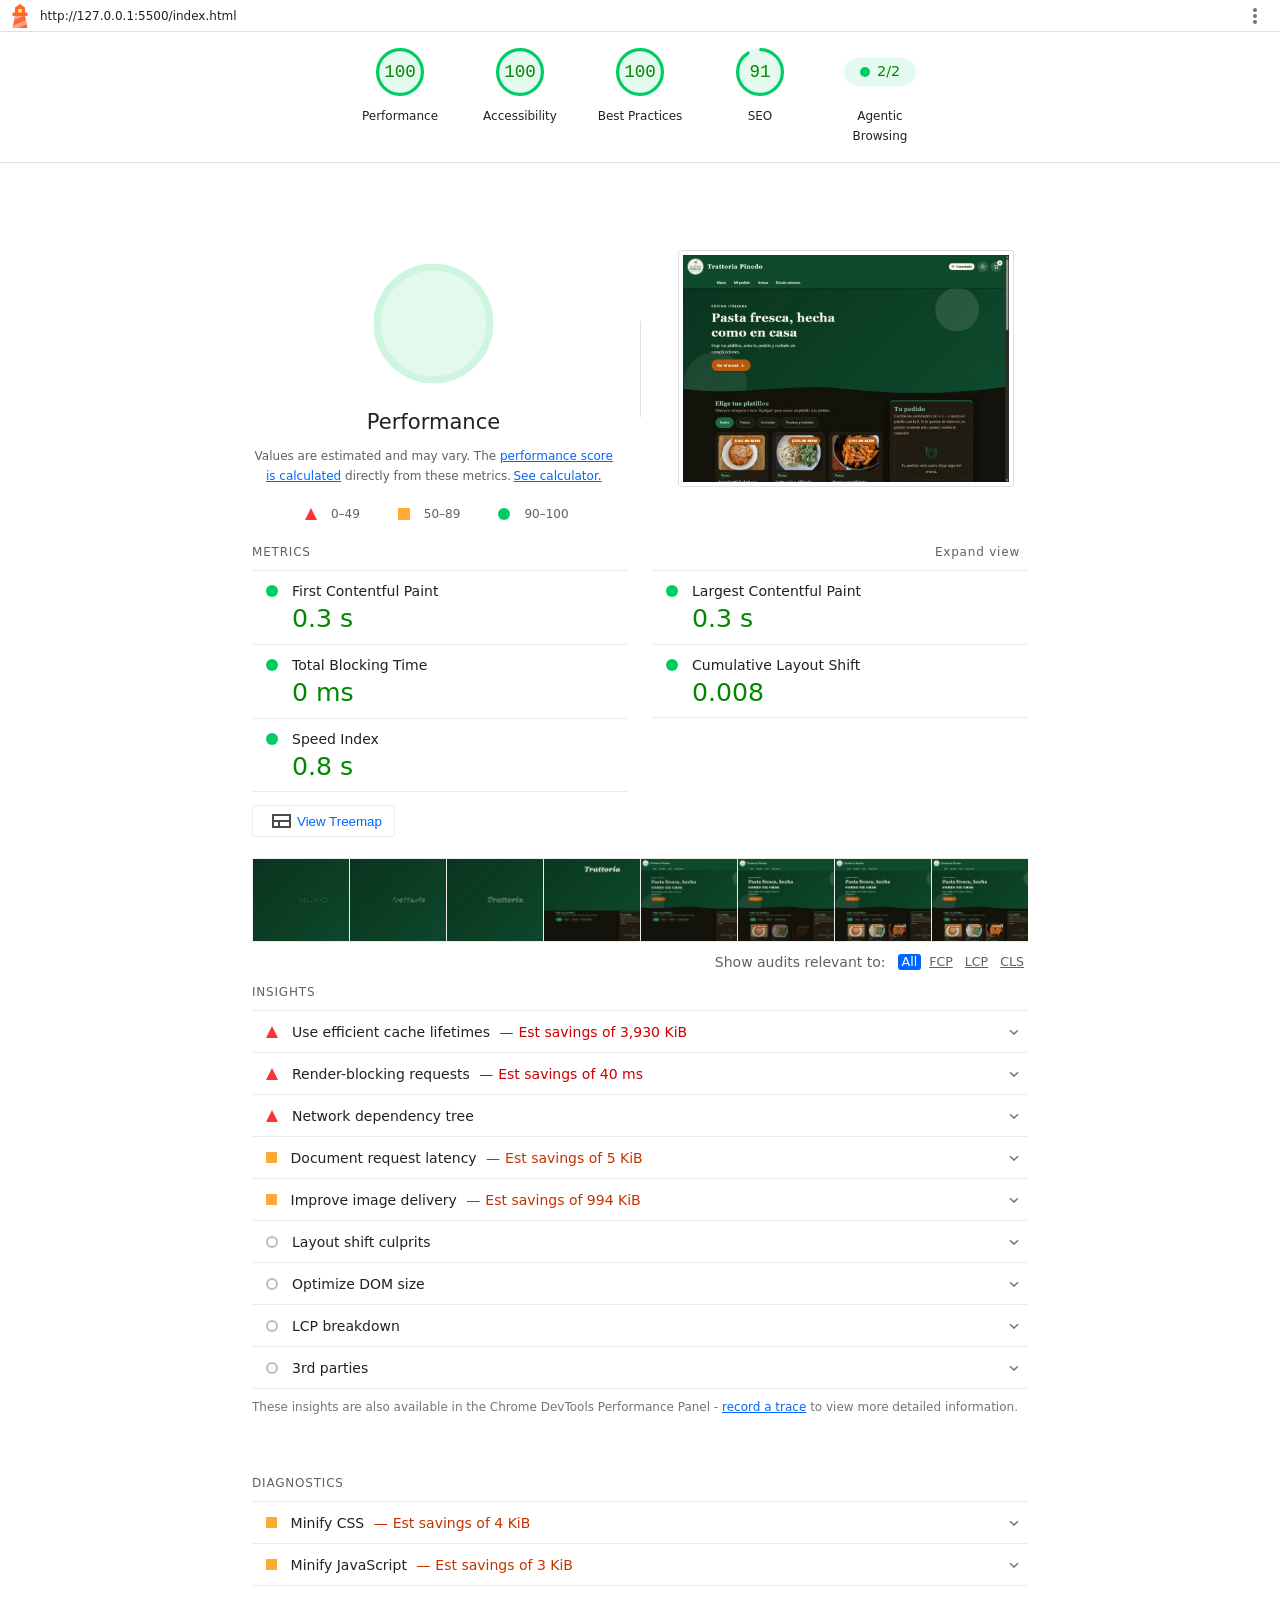
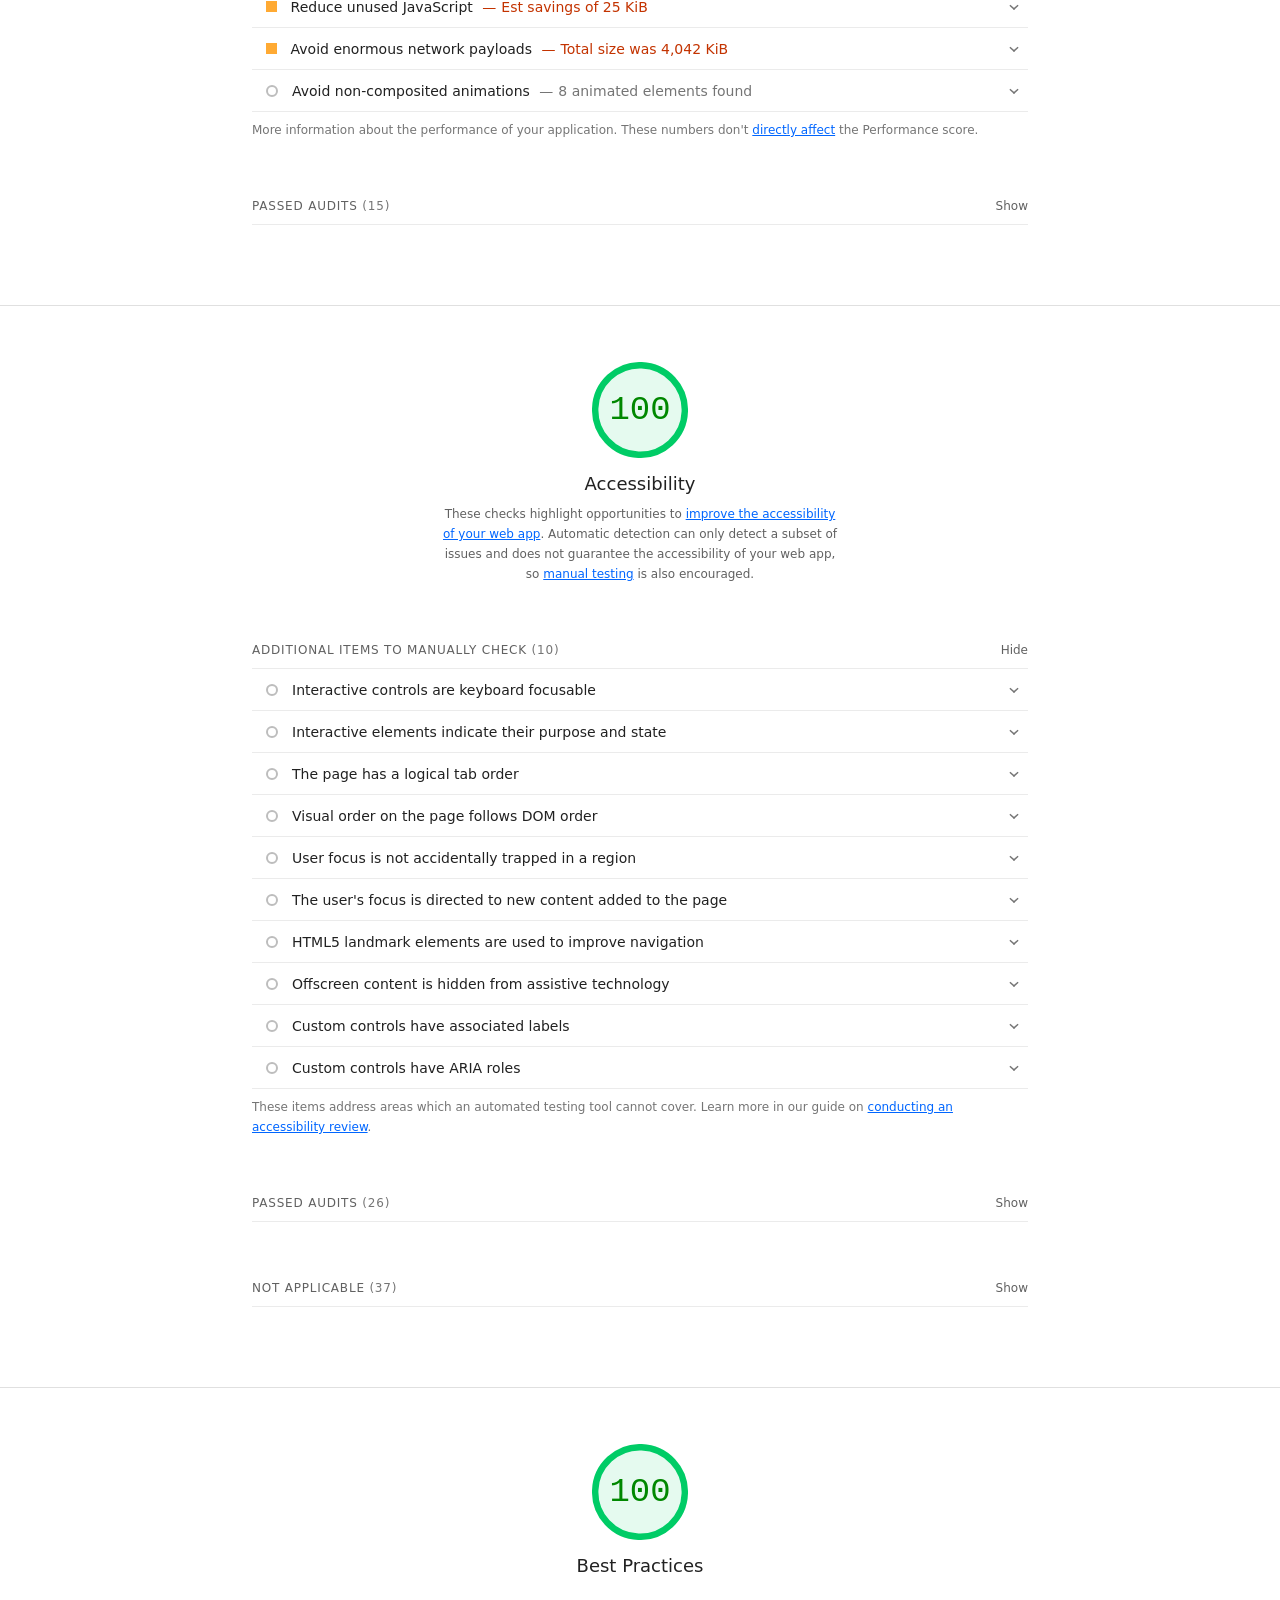
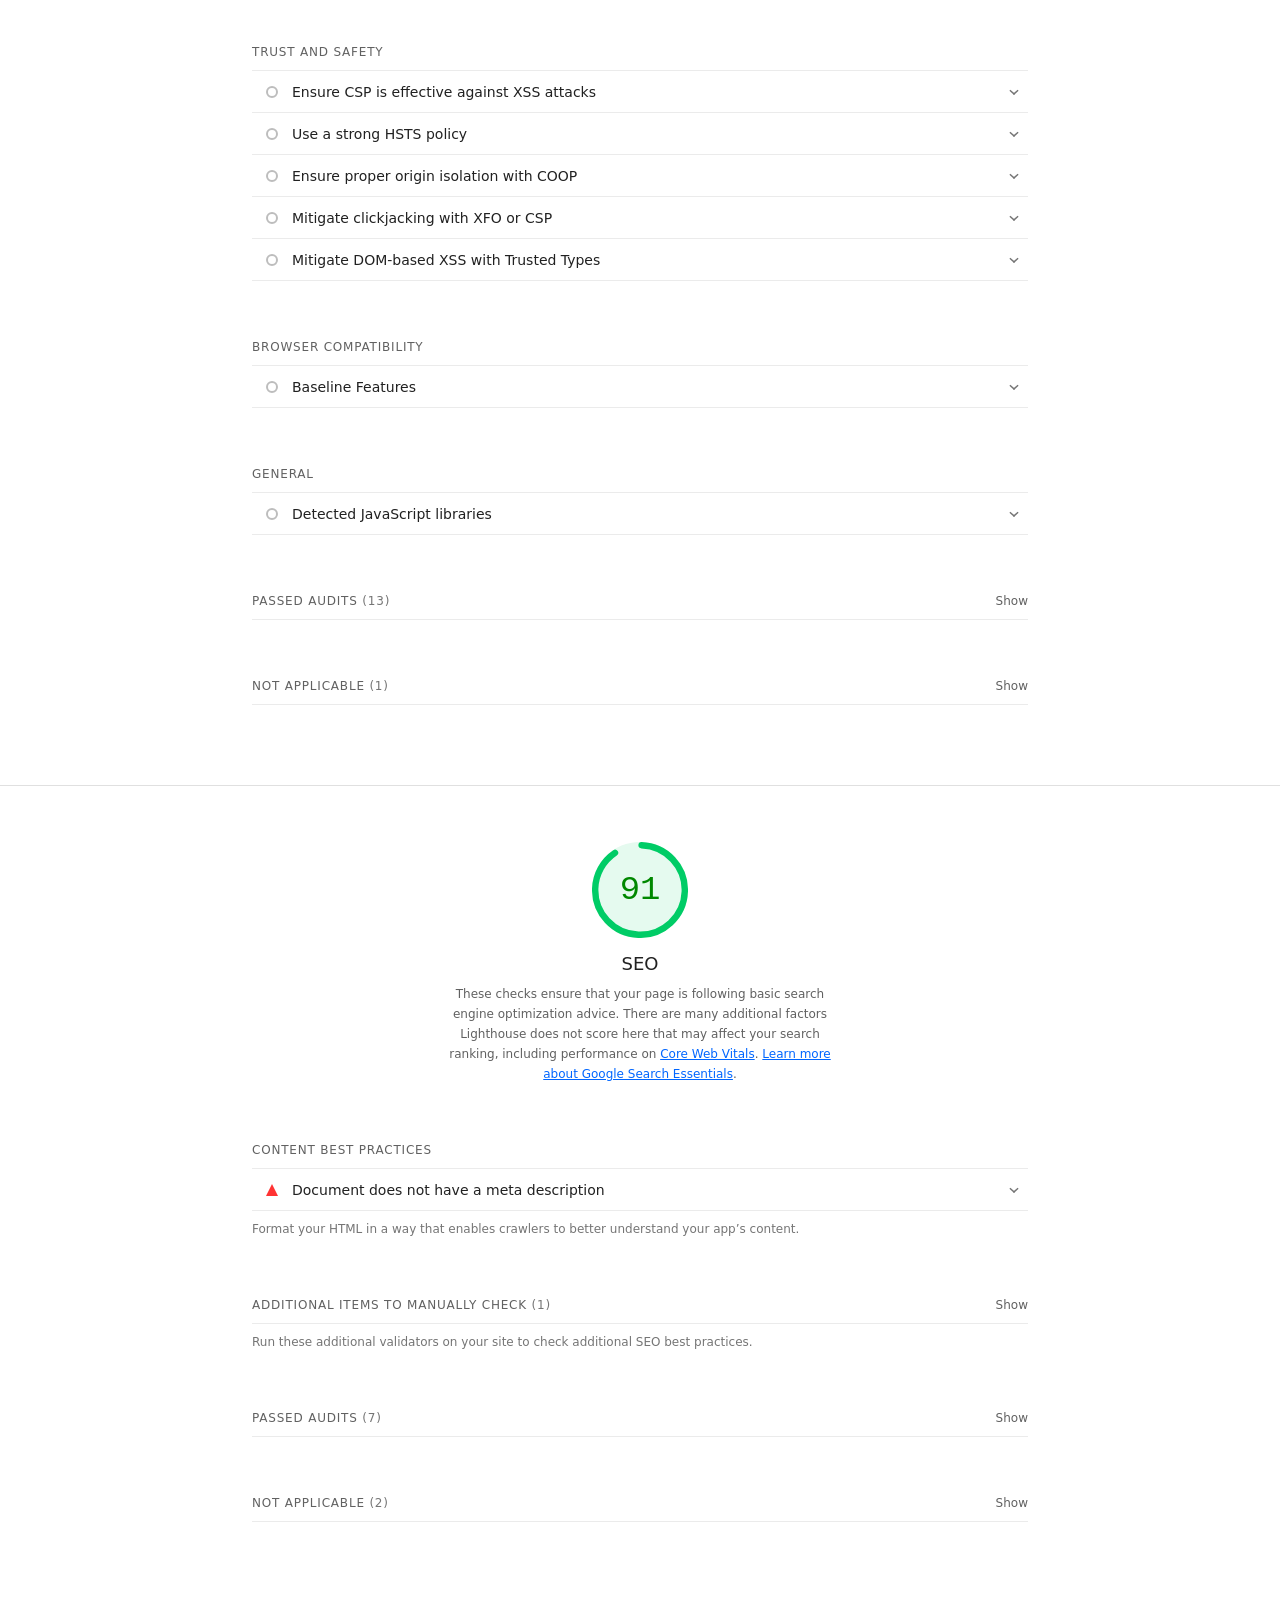
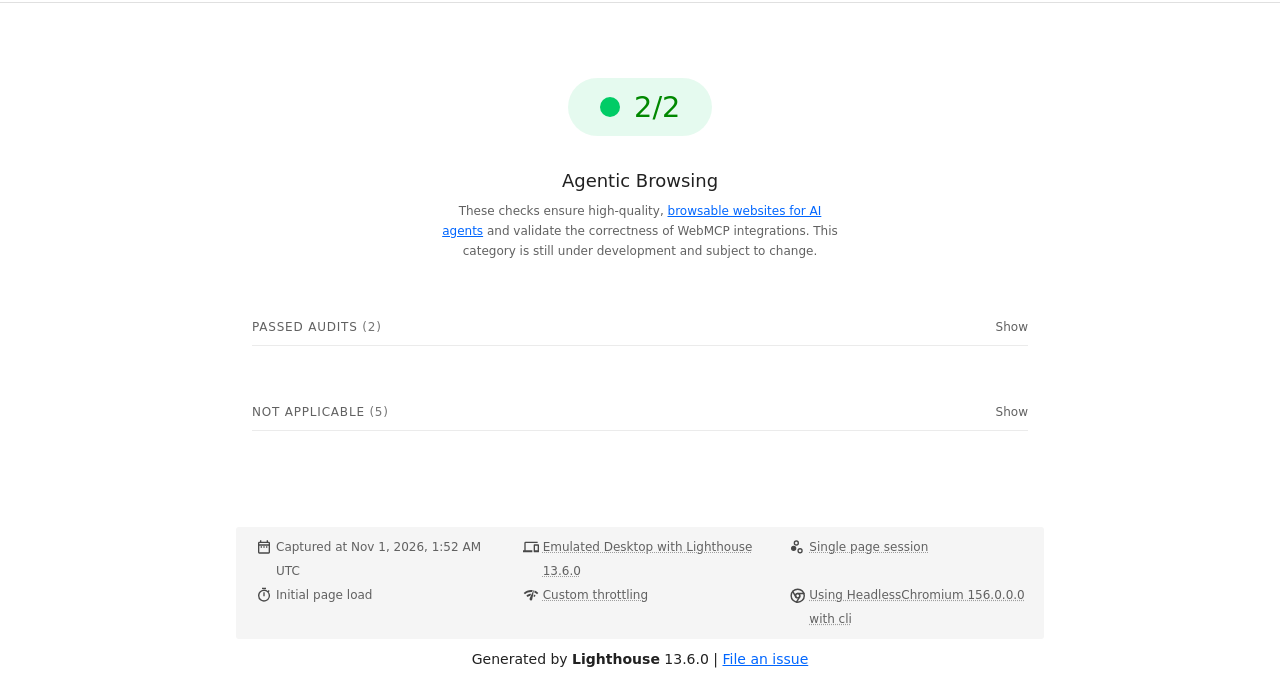
==== commit 0bc30fc8: "Reporte final pdf y readme actualizado - PINEDO CEBALLOS JOSE LUIS" ====
--- a/docs/lighthouse-escritorio.html
+++ b/docs/lighthouse-escritorio.html
@@ -17,7 +17,7 @@
 
   <div id="lh-log"></div>
 
-  <script>window.__LIGHTHOUSE_JSON__ = {"lighthouseVersion":"13.6.0","requestedUrl":"http://localhost:5500/index.html","mainDocumentUrl":"chrome-error://chromewebdata/","finalDisplayedUrl":"chrome-error://chromewebdata/","finalUrl":"chrome-error://chromewebdata/","fetchTime":"2026-11-01T01:12:55.500Z","gatherMode":"navigation","runtimeError":{"code":"CHROME_INTERSTITIAL_ERROR","message":"Chrome prevented page load with an interstitial. Make sure you are testing the correct URL and that the server is properly responding to all requests.","errorStack":"LighthouseError: CHROME_INTERSTITIAL_ERROR\n    at getInterstitialError (file:///C:/Users/josel/AppData/Local/npm-cache/_npx/0f94ee7615faf582/node_modules/lighthouse/core/lib/navigation-error.js:97:10)\n    at getPageLoadError (file:///C:/Users/josel/AppData/Local/npm-cache/_npx/0f94ee7615faf582/node_modules/lighthouse/core/lib/navigation-error.js:166:29)\n    at _computeNavigationResult (file:///C:/Users/josel/AppData/Local/npm-cache/_npx/0f94ee7615faf582/node_modules/lighthouse/core/gather/navigation-runner.js:148:7)\n    at async gatherFn (file:///C:/Users/josel/AppData/Local/npm-cache/_npx/0f94ee7615faf582/node_modules/lighthouse/core/gather/navigation-runner.js:300:23)\n    at async Runner.gather (file:///C:/Users/josel/AppData/Local/npm-cache/_npx/0f94ee7615faf582/node_modules/lighthouse/core/runner.js:237:25)\n    at async navigationGather (file:///C:/Users/josel/AppData/Local/npm-cache/_npx/0f94ee7615faf582/node_modules/lighthouse/core/gather/navigation-runner.js:306:21)\n    at async navigation (file:///C:/Users/josel/AppData/Local/npm-cache/_npx/0f94ee7615faf582/node_modules/lighthouse/core/index.js:58:24)\n    at async runLighthouse (file:///C:/Users/josel/AppData/Local/npm-cache/_npx/0f94ee7615faf582/node_modules/lighthouse/cli/run.js:237:30)\n    at async file:///C:/Users/josel/AppData/Local/npm-cache/_npx/0f94ee7615faf582/node_modules/lighthouse/cli/index.js:10:1","artifactKey":"PageLoadError"},"runWarnings":["The page may not be loading as expected because your test URL (http://localhost:5500/index.html) was redirected to chrome-error://chromewebdata/. Try testing the second URL directly.","Chrome prevented page load with an interstitial. Make sure you are testing the correct URL and that the server is properly responding to all requests."],"userAgent":"Mozilla/5.0 (Windows NT 10.0; Win64; x64) AppleWebKit/537.36 (KHTML, like Gecko) HeadlessChrome/156.0.0.0 Safari/537.36","environment":{"hostUserAgent":"Mozilla/5.0 (Windows NT 10.0; Win64; x64) AppleWebKit/537.36 (KHTML, like Gecko) HeadlessChrome/156.0.0.0 Safari/537.36","benchmarkIndex":1454,"credits":{}},"audits":{"is-on-https":{"id":"is-on-https","title":"Uses HTTPS","description":"All sites should be protected with HTTPS, even ones that don't handle sensitive data. This includes avoiding [mixed content](https://developers.google.com/web/fundamentals/security/prevent-mixed-content/what-is-mixed-content), where some resources are loaded over HTTP despite the initial request being served over HTTPS. HTTPS prevents intruders from tampering with or passively listening in on the communications between your app and your users, and is a prerequisite for HTTP/2 and many new web platform APIs. [Learn more about HTTPS](https://developer.chrome.com/docs/lighthouse/pwa/is-on-https/).","score":null,"scoreDisplayMode":"error","errorMessage":"Chrome prevented page load with an interstitial. Make sure you are testing the correct URL and that the server is properly responding to all requests.","errorStack":"LighthouseError: CHROME_INTERSTITIAL_ERROR\n    at getInterstitialError (file:///C:/Users/josel/AppData/Local/npm-cache/_npx/0f94ee7615faf582/node_modules/lighthouse/core/lib/navigation-error.js:97:10)\n    at getPageLoadError (file:///C:/Users/josel/AppData/Local/npm-cache/_npx/0f94ee7615faf582/node_modules/lighthouse/core/lib/navigation-error.js:166:29)\n    at _computeNavigationResult (file:///C:/Users/josel/AppData/Local/npm-cache/_npx/0f94ee7615faf582/node_modules/lighthouse/core/gather/navigation-runner.js:148:7)\n    at async gatherFn (file:///C:/Users/josel/AppData/Local/npm-cache/_npx/0f94ee7615faf582/node_modules/lighthouse/core/gather/navigation-runner.js:300:23)\n    at async Runner.gather (file:///C:/Users/josel/AppData/Local/npm-cache/_npx/0f94ee7615faf582/node_modules/lighthouse/core/runner.js:237:25)\n    at async navigationGather (file:///C:/Users/josel/AppData/Local/npm-cache/_npx/0f94ee7615faf582/node_modules/lighthouse/core/gather/navigation-runner.js:306:21)\n    at async navigation (file:///C:/Users/josel/AppData/Local/npm-cache/_npx/0f94ee7615faf582/node_modules/lighthouse/core/index.js:58:24)\n    at async runLighthouse (file:///C:/Users/josel/AppData/Local/npm-cache/_npx/0f94ee7615faf582/node_modules/lighthouse/cli/run.js:237:30)\n    at async file:///C:/Users/josel/AppData/Local/npm-cache/_npx/0f94ee7615faf582/node_modules/lighthouse/cli/index.js:10:1"},"redirects-http":{"id":"redirects-http","title":"Redirects HTTP traffic to HTTPS","description":"Make sure that you redirect all HTTP traffic to HTTPS in order to enable secure web features for all your users. [Learn more](https://developer.chrome.com/docs/lighthouse/pwa/redirects-http/).","score":null,"scoreDisplayMode":"error","errorMessage":"Chrome prevented page load with an interstitial. Make sure you are testing the correct URL and that the server is properly responding to all requests.","errorStack":"LighthouseError: CHROME_INTERSTITIAL_ERROR\n    at getInterstitialError (file:///C:/Users/josel/AppData/Local/npm-cache/_npx/0f94ee7615faf582/node_modules/lighthouse/core/lib/navigation-error.js:97:10)\n    at getPageLoadError (file:///C:/Users/josel/AppData/Local/npm-cache/_npx/0f94ee7615faf582/node_modules/lighthouse/core/lib/navigation-error.js:166:29)\n    at _computeNavigationResult (file:///C:/Users/josel/AppData/Local/npm-cache/_npx/0f94ee7615faf582/node_modules/lighthouse/core/gather/navigation-runner.js:148:7)\n    at async gatherFn (file:///C:/Users/josel/AppData/Local/npm-cache/_npx/0f94ee7615faf582/node_modules/lighthouse/core/gather/navigation-runner.js:300:23)\n    at async Runner.gather (file:///C:/Users/josel/AppData/Local/npm-cache/_npx/0f94ee7615faf582/node_modules/lighthouse/core/runner.js:237:25)\n    at async navigationGather (file:///C:/Users/josel/AppData/Local/npm-cache/_npx/0f94ee7615faf582/node_modules/lighthouse/core/gather/navigation-runner.js:306:21)\n    at async navigation (file:///C:/Users/josel/AppData/Local/npm-cache/_npx/0f94ee7615faf582/node_modules/lighthouse/core/index.js:58:24)\n    at async runLighthouse (file:///C:/Users/josel/AppData/Local/npm-cache/_npx/0f94ee7615faf582/node_modules/lighthouse/cli/run.js:237:30)\n    at async file:///C:/Users/josel/AppData/Local/npm-cache/_npx/0f94ee7615faf582/node_modules/lighthouse/cli/index.js:10:1"},"first-contentful-paint":{"id":"first-contentful-paint","title":"First Contentful Paint","description":"First Contentful Paint marks the time at which the first text or image is painted. [Learn more about the First Contentful Paint metric](https://developer.chrome.com/docs/lighthouse/performance/first-contentful-paint/).","score":null,"scoreDisplayMode":"error","errorMessage":"Chrome prevented page load with an interstitial. Make sure you are testing the correct URL and that the server is properly responding to all requests.","errorStack":"LighthouseError: CHROME_INTERSTITIAL_ERROR\n    at getInterstitialError (file:///C:/Users/josel/AppData/Local/npm-cache/_npx/0f94ee7615faf582/node_modules/lighthouse/core/lib/navigation-error.js:97:10)\n    at getPageLoadError (file:///C:/Users/josel/AppData/Local/npm-cache/_npx/0f94ee7615faf582/node_modules/lighthouse/core/lib/navigation-error.js:166:29)\n    at _computeNavigationResult (file:///C:/Users/josel/AppData/Local/npm-cache/_npx/0f94ee7615faf582/node_modules/lighthouse/core/gather/navigation-runner.js:148:7)\n    at async gatherFn (file:///C:/Users/josel/AppData/Local/npm-cache/_npx/0f94ee7615faf582/node_modules/lighthouse/core/gather/navigation-runner.js:300:23)\n    at async Runner.gather (file:///C:/Users/josel/AppData/Local/npm-cache/_npx/0f94ee7615faf582/node_modules/lighthouse/core/runner.js:237:25)\n    at async navigationGather (file:///C:/Users/josel/AppData/Local/npm-cache/_npx/0f94ee7615faf582/node_modules/lighthouse/core/gather/navigation-runner.js:306:21)\n    at async navigation (file:///C:/Users/josel/AppData/Local/npm-cache/_npx/0f94ee7615faf582/node_modules/lighthouse/core/index.js:58:24)\n    at async runLighthouse (file:///C:/Users/josel/AppData/Local/npm-cache/_npx/0f94ee7615faf582/node_modules/lighthouse/cli/run.js:237:30)\n    at async file:///C:/Users/josel/AppData/Local/npm-cache/_npx/0f94ee7615faf582/node_modules/lighthouse/cli/index.js:10:1"},"largest-contentful-paint":{"id":"largest-contentful-paint","title":"Largest Contentful Paint","description":"Largest Contentful Paint marks the time at which the largest text or image is painted. [Learn more about the Largest Contentful Paint metric](https://developer.chrome.com/docs/lighthouse/performance/lighthouse-largest-contentful-paint/)","score":null,"scoreDisplayMode":"error","errorMessage":"Chrome prevented page load with an interstitial. Make sure you are testing the correct URL and that the server is properly responding to all requests.","errorStack":"LighthouseError: CHROME_INTERSTITIAL_ERROR\n    at getInterstitialError (file:///C:/Users/josel/AppData/Local/npm-cache/_npx/0f94ee7615faf582/node_modules/lighthouse/core/lib/navigation-error.js:97:10)\n    at getPageLoadError (file:///C:/Users/josel/AppData/Local/npm-cache/_npx/0f94ee7615faf582/node_modules/lighthouse/core/lib/navigation-error.js:166:29)\n    at _computeNavigationResult (file:///C:/Users/josel/AppData/Local/npm-cache/_npx/0f94ee7615faf582/node_modules/lighthouse/core/gather/navigation-runner.js:148:7)\n    at async gatherFn (file:///C:/Users/josel/AppData/Local/npm-cache/_npx/0f94ee7615faf582/node_modules/lighthouse/core/gather/navigation-runner.js:300:23)\n    at async Runner.gather (file:///C:/Users/josel/AppData/Local/npm-cache/_npx/0f94ee7615faf582/node_modules/lighthouse/core/runner.js:237:25)\n    at async navigationGather (file:///C:/Users/josel/AppData/Local/npm-cache/_npx/0f94ee7615faf582/node_modules/lighthouse/core/gather/navigation-runner.js:306:21)\n    at async navigation (file:///C:/Users/josel/AppData/Local/npm-cache/_npx/0f94ee7615faf582/node_modules/lighthouse/core/index.js:58:24)\n    at async runLighthouse (file:///C:/Users/josel/AppData/Local/npm-cache/_npx/0f94ee7615faf582/node_modules/lighthouse/cli/run.js:237:30)\n    at async file:///C:/Users/josel/AppData/Local/npm-cache/_npx/0f94ee7615faf582/node_modules/lighthouse/cli/index.js:10:1"},"speed-index":{"id":"speed-index","title":"Speed Index","description":"Speed Index shows how quickly the contents of a page are visibly populated. [Learn more about the Speed Index metric](https://developer.chrome.com/docs/lighthouse/performance/speed-index/).","score":null,"scoreDisplayMode":"error","errorMessage":"Chrome prevented page load with an interstitial. Make sure you are testing the correct URL and that the server is properly responding to all requests.","errorStack":"LighthouseError: CHROME_INTERSTITIAL_ERROR\n    at getInterstitialError (file:///C:/Users/josel/AppData/Local/npm-cache/_npx/0f94ee7615faf582/node_modules/lighthouse/core/lib/navigation-error.js:97:10)\n    at getPageLoadError (file:///C:/Users/josel/AppData/Local/npm-cache/_npx/0f94ee7615faf582/node_modules/lighthouse/core/lib/navigation-error.js:166:29)\n    at _computeNavigationResult (file:///C:/Users/josel/AppData/Local/npm-cache/_npx/0f94ee7615faf582/node_modules/lighthouse/core/gather/navigation-runner.js:148:7)\n    at async gatherFn (file:///C:/Users/josel/AppData/Local/npm-cache/_npx/0f94ee7615faf582/node_modules/lighthouse/core/gather/navigation-runner.js:300:23)\n    at async Runner.gather (file:///C:/Users/josel/AppData/Local/npm-cache/_npx/0f94ee7615faf582/node_modules/lighthouse/core/runner.js:237:25)\n    at async navigationGather (file:///C:/Users/josel/AppData/Local/npm-cache/_npx/0f94ee7615faf582/node_modules/lighthouse/core/gather/navigation-runner.js:306:21)\n    at async navigation (file:///C:/Users/josel/AppData/Local/npm-cache/_npx/0f94ee7615faf582/node_modules/lighthouse/core/index.js:58:24)\n    at async runLighthouse (file:///C:/Users/josel/AppData/Local/npm-cache/_npx/0f94ee7615faf582/node_modules/lighthouse/cli/run.js:237:30)\n    at async file:///C:/Users/josel/AppData/Local/npm-cache/_npx/0f94ee7615faf582/node_modules/lighthouse/cli/index.js:10:1"},"screenshot-thumbnails":{"id":"screenshot-thumbnails","title":"Screenshot Thumbnails","description":"This is what the load of your site looked like.","score":null,"scoreDisplayMode":"error","errorMessage":"Chrome prevented page load with an interstitial. Make sure you are testing the correct URL and that the server is properly responding to all requests.","errorStack":"LighthouseError: CHROME_INTERSTITIAL_ERROR\n    at getInterstitialError (file:///C:/Users/josel/AppData/Local/npm-cache/_npx/0f94ee7615faf582/node_modules/lighthouse/core/lib/navigation-error.js:97:10)\n    at getPageLoadError (file:///C:/Users/josel/AppData/Local/npm-cache/_npx/0f94ee7615faf582/node_modules/lighthouse/core/lib/navigation-error.js:166:29)\n    at _computeNavigationResult (file:///C:/Users/josel/AppData/Local/npm-cache/_npx/0f94ee7615faf582/node_modules/lighthouse/core/gather/navigation-runner.js:148:7)\n    at async gatherFn (file:///C:/Users/josel/AppData/Local/npm-cache/_npx/0f94ee7615faf582/node_modules/lighthouse/core/gather/navigation-runner.js:300:23)\n    at async Runner.gather (file:///C:/Users/josel/AppData/Local/npm-cache/_npx/0f94ee7615faf582/node_modules/lighthouse/core/runner.js:237:25)\n    at async navigationGather (file:///C:/Users/josel/AppData/Local/npm-cache/_npx/0f94ee7615faf582/node_modules/lighthouse/core/gather/navigation-runner.js:306:21)\n    at async navigation (file:///C:/Users/josel/AppData/Local/npm-cache/_npx/0f94ee7615faf582/node_modules/lighthouse/core/index.js:58:24)\n    at async runLighthouse (file:///C:/Users/josel/AppData/Local/npm-cache/_npx/0f94ee7615faf582/node_modules/lighthouse/cli/run.js:237:30)\n    at async file:///C:/Users/josel/AppData/Local/npm-cache/_npx/0f94ee7615faf582/node_modules/lighthouse/cli/index.js:10:1"},"final-screenshot":{"id":"final-screenshot","title":"Final Screenshot","description":"The last screenshot captured of the pageload.","score":null,"scoreDisplayMode":"error","errorMessage":"Chrome prevented page load with an interstitial. Make sure you are testing the correct URL and that the server is properly responding to all requests.","errorStack":"LighthouseError: CHROME_INTERSTITIAL_ERROR\n    at getInterstitialError (file:///C:/Users/josel/AppData/Local/npm-cache/_npx/0f94ee7615faf582/node_modules/lighthouse/core/lib/navigation-error.js:97:10)\n    at getPageLoadError (file:///C:/Users/josel/AppData/Local/npm-cache/_npx/0f94ee7615faf582/node_modules/lighthouse/core/lib/navigation-error.js:166:29)\n    at _computeNavigationResult (file:///C:/Users/josel/AppData/Local/npm-cache/_npx/0f94ee7615faf582/node_modules/lighthouse/core/gather/navigation-runner.js:148:7)\n    at async gatherFn (file:///C:/Users/josel/AppData/Local/npm-cache/_npx/0f94ee7615faf582/node_modules/lighthouse/core/gather/navigation-runner.js:300:23)\n    at async Runner.gather (file:///C:/Users/josel/AppData/Local/npm-cache/_npx/0f94ee7615faf582/node_modules/lighthouse/core/runner.js:237:25)\n    at async navigationGather (file:///C:/Users/josel/AppData/Local/npm-cache/_npx/0f94ee7615faf582/node_modules/lighthouse/core/gather/navigation-runner.js:306:21)\n    at async navigation (file:///C:/Users/josel/AppData/Local/npm-cache/_npx/0f94ee7615faf582/node_modules/lighthouse/core/index.js:58:24)\n    at async runLighthouse (file:///C:/Users/josel/AppData/Local/npm-cache/_npx/0f94ee7615faf582/node_modules/lighthouse/cli/run.js:237:30)\n    at async file:///C:/Users/josel/AppData/Local/npm-cache/_npx/0f94ee7615faf582/node_modules/lighthouse/cli/index.js:10:1"},"total-blocking-time":{"id":"total-blocking-time","title":"Total Blocking Time","description":"Sum of all time periods between FCP and Time to Interactive, when task length exceeded 50ms, expressed in milliseconds. [Learn more about the Total Blocking Time metric](https://developer.chrome.com/docs/lighthouse/performance/lighthouse-total-blocking-time/).","score":null,"scoreDisplayMode":"error","errorMessage":"Chrome prevented page load with an interstitial. Make sure you are testing the correct URL and that the server is properly responding to all requests.","errorStack":"LighthouseError: CHROME_INTERSTITIAL_ERROR\n    at getInterstitialError (file:///C:/Users/josel/AppData/Local/npm-cache/_npx/0f94ee7615faf582/node_modules/lighthouse/core/lib/navigation-error.js:97:10)\n    at getPageLoadError (file:///C:/Users/josel/AppData/Local/npm-cache/_npx/0f94ee7615faf582/node_modules/lighthouse/core/lib/navigation-error.js:166:29)\n    at _computeNavigationResult (file:///C:/Users/josel/AppData/Local/npm-cache/_npx/0f94ee7615faf582/node_modules/lighthouse/core/gather/navigation-runner.js:148:7)\n    at async gatherFn (file:///C:/Users/josel/AppData/Local/npm-cache/_npx/0f94ee7615faf582/node_modules/lighthouse/core/gather/navigation-runner.js:300:23)\n    at async Runner.gather (file:///C:/Users/josel/AppData/Local/npm-cache/_npx/0f94ee7615faf582/node_modules/lighthouse/core/runner.js:237:25)\n    at async navigationGather (file:///C:/Users/josel/AppData/Local/npm-cache/_npx/0f94ee7615faf582/node_modules/lighthouse/core/gather/navigation-runner.js:306:21)\n    at async navigation (file:///C:/Users/josel/AppData/Local/npm-cache/_npx/0f94ee7615faf582/node_modules/lighthouse/core/index.js:58:24)\n    at async runLighthouse (file:///C:/Users/josel/AppData/Local/npm-cache/_npx/0f94ee7615faf582/node_modules/lighthouse/cli/run.js:237:30)\n    at async file:///C:/Users/josel/AppData/Local/npm-cache/_npx/0f94ee7615faf582/node_modules/lighthouse/cli/index.js:10:1"},"max-potential-fid":{"id":"max-potential-fid","title":"Max Potential First Input Delay","description":"The maximum potential First Input Delay that your users could experience is the duration of the longest task. [Learn more about the Maximum Potential First Input Delay metric](https://developer.chrome.com/docs/lighthouse/performance/lighthouse-max-potential-fid/).","score":null,"scoreDisplayMode":"error","errorMessage":"Chrome prevented page load with an interstitial. Make sure you are testing the correct URL and that the server is properly responding to all requests.","errorStack":"LighthouseError: CHROME_INTERSTITIAL_ERROR\n    at getInterstitialError (file:///C:/Users/josel/AppData/Local/npm-cache/_npx/0f94ee7615faf582/node_modules/lighthouse/core/lib/navigation-error.js:97:10)\n    at getPageLoadError (file:///C:/Users/josel/AppData/Local/npm-cache/_npx/0f94ee7615faf582/node_modules/lighthouse/core/lib/navigation-error.js:166:29)\n    at _computeNavigationResult (file:///C:/Users/josel/AppData/Local/npm-cache/_npx/0f94ee7615faf582/node_modules/lighthouse/core/gather/navigation-runner.js:148:7)\n    at async gatherFn (file:///C:/Users/josel/AppData/Local/npm-cache/_npx/0f94ee7615faf582/node_modules/lighthouse/core/gather/navigation-runner.js:300:23)\n    at async Runner.gather (file:///C:/Users/josel/AppData/Local/npm-cache/_npx/0f94ee7615faf582/node_modules/lighthouse/core/runner.js:237:25)\n    at async navigationGather (file:///C:/Users/josel/AppData/Local/npm-cache/_npx/0f94ee7615faf582/node_modules/lighthouse/core/gather/navigation-runner.js:306:21)\n    at async navigation (file:///C:/Users/josel/AppData/Local/npm-cache/_npx/0f94ee7615faf582/node_modules/lighthouse/core/index.js:58:24)\n    at async runLighthouse (file:///C:/Users/josel/AppData/Local/npm-cache/_npx/0f94ee7615faf582/node_modules/lighthouse/cli/run.js:237:30)\n    at async file:///C:/Users/josel/AppData/Local/npm-cache/_npx/0f94ee7615faf582/node_modules/lighthouse/cli/index.js:10:1"},"cumulative-layout-shift":{"id":"cumulative-layout-shift","title":"Cumulative Layout Shift","description":"Cumulative Layout Shift measures the movement of visible elements within the viewport. [Learn more about the Cumulative Layout Shift metric](https://web.dev/articles/cls).","score":null,"scoreDisplayMode":"error","errorMessage":"Chrome prevented page load with an interstitial. Make sure you are testing the correct URL and that the server is properly responding to all requests.","errorStack":"LighthouseError: CHROME_INTERSTITIAL_ERROR\n    at getInterstitialError (file:///C:/Users/josel/AppData/Local/npm-cache/_npx/0f94ee7615faf582/node_modules/lighthouse/core/lib/navigation-error.js:97:10)\n    at getPageLoadError (file:///C:/Users/josel/AppData/Local/npm-cache/_npx/0f94ee7615faf582/node_modules/lighthouse/core/lib/navigation-error.js:166:29)\n    at _computeNavigationResult (file:///C:/Users/josel/AppData/Local/npm-cache/_npx/0f94ee7615faf582/node_modules/lighthouse/core/gather/navigation-runner.js:148:7)\n    at async gatherFn (file:///C:/Users/josel/AppData/Local/npm-cache/_npx/0f94ee7615faf582/node_modules/lighthouse/core/gather/navigation-runner.js:300:23)\n    at async Runner.gather (file:///C:/Users/josel/AppData/Local/npm-cache/_npx/0f94ee7615faf582/node_modules/lighthouse/core/runner.js:237:25)\n    at async navigationGather (file:///C:/Users/josel/AppData/Local/npm-cache/_npx/0f94ee7615faf582/node_modules/lighthouse/core/gather/navigation-runner.js:306:21)\n    at async navigation (file:///C:/Users/josel/AppData/Local/npm-cache/_npx/0f94ee7615faf582/node_modules/lighthouse/core/index.js:58:24)\n    at async runLighthouse (file:///C:/Users/josel/AppData/Local/npm-cache/_npx/0f94ee7615faf582/node_modules/lighthouse/cli/run.js:237:30)\n    at async file:///C:/Users/josel/AppData/Local/npm-cache/_npx/0f94ee7615faf582/node_modules/lighthouse/cli/index.js:10:1"},"errors-in-console":{"id":"errors-in-console","title":"No browser errors logged to the console","description":"Errors logged to the console indicate unresolved problems. They can come from network request failures and other browser concerns. [Learn more about this errors in console diagnostic audit](https://developer.chrome.com/docs/lighthouse/best-practices/errors-in-console/)","score":null,"scoreDisplayMode":"error","errorMessage":"Chrome prevented page load with an interstitial. Make sure you are testing the correct URL and that the server is properly responding to all requests.","errorStack":"LighthouseError: CHROME_INTERSTITIAL_ERROR\n    at getInterstitialError (file:///C:/Users/josel/AppData/Local/npm-cache/_npx/0f94ee7615faf582/node_modules/lighthouse/core/lib/navigation-error.js:97:10)\n    at getPageLoadError (file:///C:/Users/josel/AppData/Local/npm-cache/_npx/0f94ee7615faf582/node_modules/lighthouse/core/lib/navigation-error.js:166:29)\n    at _computeNavigationResult (file:///C:/Users/josel/AppData/Local/npm-cache/_npx/0f94ee7615faf582/node_modules/lighthouse/core/gather/navigation-runner.js:148:7)\n    at async gatherFn (file:///C:/Users/josel/AppData/Local/npm-cache/_npx/0f94ee7615faf582/node_modules/lighthouse/core/gather/navigation-runner.js:300:23)\n    at async Runner.gather (file:///C:/Users/josel/AppData/Local/npm-cache/_npx/0f94ee7615faf582/node_modules/lighthouse/core/runner.js:237:25)\n    at async navigationGather (file:///C:/Users/josel/AppData/Local/npm-cache/_npx/0f94ee7615faf582/node_modules/lighthouse/core/gather/navigation-runner.js:306:21)\n    at async navigation (file:///C:/Users/josel/AppData/Local/npm-cache/_npx/0f94ee7615faf582/node_modules/lighthouse/core/index.js:58:24)\n    at async runLighthouse (file:///C:/Users/josel/AppData/Local/npm-cache/_npx/0f94ee7615faf582/node_modules/lighthouse/cli/run.js:237:30)\n    at async file:///C:/Users/josel/AppData/Local/npm-cache/_npx/0f94ee7615faf582/node_modules/lighthouse/cli/index.js:10:1"},"server-response-time":{"id":"server-response-time","title":"Initial server response time was short","description":"Keep the server response time for the main document short because all other requests depend on it. [Learn more about the Time to First Byte metric](https://developer.chrome.com/docs/lighthouse/performance/time-to-first-byte/).","score":null,"scoreDisplayMode":"error","errorMessage":"Chrome prevented page load with an interstitial. Make sure you are testing the correct URL and that the server is properly responding to all requests.","errorStack":"LighthouseError: CHROME_INTERSTITIAL_ERROR\n    at getInterstitialError (file:///C:/Users/josel/AppData/Local/npm-cache/_npx/0f94ee7615faf582/node_modules/lighthouse/core/lib/navigation-error.js:97:10)\n    at getPageLoadError (file:///C:/Users/josel/AppData/Local/npm-cache/_npx/0f94ee7615faf582/node_modules/lighthouse/core/lib/navigation-error.js:166:29)\n    at _computeNavigationResult (file:///C:/Users/josel/AppData/Local/npm-cache/_npx/0f94ee7615faf582/node_modules/lighthouse/core/gather/navigation-runner.js:148:7)\n    at async gatherFn (file:///C:/Users/josel/AppData/Local/npm-cache/_npx/0f94ee7615faf582/node_modules/lighthouse/core/gather/navigation-runner.js:300:23)\n    at async Runner.gather (file:///C:/Users/josel/AppData/Local/npm-cache/_npx/0f94ee7615faf582/node_modules/lighthouse/core/runner.js:237:25)\n    at async navigationGather (file:///C:/Users/josel/AppData/Local/npm-cache/_npx/0f94ee7615faf582/node_modules/lighthouse/core/gather/navigation-runner.js:306:21)\n    at async navigation (file:///C:/Users/josel/AppData/Local/npm-cache/_npx/0f94ee7615faf582/node_modules/lighthouse/core/index.js:58:24)\n    at async runLighthouse (file:///C:/Users/josel/AppData/Local/npm-cache/_npx/0f94ee7615faf582/node_modules/lighthouse/cli/run.js:237:30)\n    at async file:///C:/Users/josel/AppData/Local/npm-cache/_npx/0f94ee7615faf582/node_modules/lighthouse/cli/index.js:10:1","guidanceLevel":1},"interactive":{"id":"interactive","title":"Time to Interactive","description":"Time to Interactive is the amount of time it takes for the page to become fully interactive. [Learn more about the Time to Interactive metric](https://developer.chrome.com/docs/lighthouse/performance/interactive/).","score":null,"scoreDisplayMode":"error","errorMessage":"Chrome prevented page load with an interstitial. Make sure you are testing the correct URL and that the server is properly responding to all requests.","errorStack":"LighthouseError: CHROME_INTERSTITIAL_ERROR\n    at getInterstitialError (file:///C:/Users/josel/AppData/Local/npm-cache/_npx/0f94ee7615faf582/node_modules/lighthouse/core/lib/navigation-error.js:97:10)\n    at getPageLoadError (file:///C:/Users/josel/AppData/Local/npm-cache/_npx/0f94ee7615faf582/node_modules/lighthouse/core/lib/navigation-error.js:166:29)\n    at _computeNavigationResult (file:///C:/Users/josel/AppData/Local/npm-cache/_npx/0f94ee7615faf582/node_modules/lighthouse/core/gather/navigation-runner.js:148:7)\n    at async gatherFn (file:///C:/Users/josel/AppData/Local/npm-cache/_npx/0f94ee7615faf582/node_modules/lighthouse/core/gather/navigation-runner.js:300:23)\n    at async Runner.gather (file:///C:/Users/josel/AppData/Local/npm-cache/_npx/0f94ee7615faf582/node_modules/lighthouse/core/runner.js:237:25)\n    at async navigationGather (file:///C:/Users/josel/AppData/Local/npm-cache/_npx/0f94ee7615faf582/node_modules/lighthouse/core/gather/navigation-runner.js:306:21)\n    at async navigation (file:///C:/Users/josel/AppData/Local/npm-cache/_npx/0f94ee7615faf582/node_modules/lighthouse/core/index.js:58:24)\n    at async runLighthouse (file:///C:/Users/josel/AppData/Local/npm-cache/_npx/0f94ee7615faf582/node_modules/lighthouse/cli/run.js:237:30)\n    at async file:///C:/Users/josel/AppData/Local/npm-cache/_npx/0f94ee7615faf582/node_modules/lighthouse/cli/index.js:10:1"},"user-timings":{"id":"user-timings","title":"User Timing marks and measures","description":"Consider instrumenting your app with the User Timing API to measure your app's real-world performance during key user experiences. [Learn more about User Timing marks](https://developer.chrome.com/docs/lighthouse/performance/user-timings/).","score":null,"scoreDisplayMode":"error","errorMessage":"Chrome prevented page load with an interstitial. Make sure you are testing the correct URL and that the server is properly responding to all requests.","errorStack":"LighthouseError: CHROME_INTERSTITIAL_ERROR\n    at getInterstitialError (file:///C:/Users/josel/AppData/Local/npm-cache/_npx/0f94ee7615faf582/node_modules/lighthouse/core/lib/navigation-error.js:97:10)\n    at getPageLoadError (file:///C:/Users/josel/AppData/Local/npm-cache/_npx/0f94ee7615faf582/node_modules/lighthouse/core/lib/navigation-error.js:166:29)\n    at _computeNavigationResult (file:///C:/Users/josel/AppData/Local/npm-cache/_npx/0f94ee7615faf582/node_modules/lighthouse/core/gather/navigation-runner.js:148:7)\n    at async gatherFn (file:///C:/Users/josel/AppData/Local/npm-cache/_npx/0f94ee7615faf582/node_modules/lighthouse/core/gather/navigation-runner.js:300:23)\n    at async Runner.gather (file:///C:/Users/josel/AppData/Local/npm-cache/_npx/0f94ee7615faf582/node_modules/lighthouse/core/runner.js:237:25)\n    at async navigationGather (file:///C:/Users/josel/AppData/Local/npm-cache/_npx/0f94ee7615faf582/node_modules/lighthouse/core/gather/navigation-runner.js:306:21)\n    at async navigation (file:///C:/Users/josel/AppData/Local/npm-cache/_npx/0f94ee7615faf582/node_modules/lighthouse/core/index.js:58:24)\n    at async runLighthouse (file:///C:/Users/josel/AppData/Local/npm-cache/_npx/0f94ee7615faf582/node_modules/lighthouse/cli/run.js:237:30)\n    at async file:///C:/Users/josel/AppData/Local/npm-cache/_npx/0f94ee7615faf582/node_modules/lighthouse/cli/index.js:10:1","guidanceLevel":2},"redirects":{"id":"redirects","title":"Avoid multiple page redirects","description":"Redirects introduce additional delays before the page can be loaded. [Learn how to avoid page redirects](https://developer.chrome.com/docs/lighthouse/performance/redirects/).","score":null,"scoreDisplayMode":"error","errorMessage":"Chrome prevented page load with an interstitial. Make sure you are testing the correct URL and that the server is properly responding to all requests.","errorStack":"LighthouseError: CHROME_INTERSTITIAL_ERROR\n    at getInterstitialError (file:///C:/Users/josel/AppData/Local/npm-cache/_npx/0f94ee7615faf582/node_modules/lighthouse/core/lib/navigation-error.js:97:10)\n    at getPageLoadError (file:///C:/Users/josel/AppData/Local/npm-cache/_npx/0f94ee7615faf582/node_modules/lighthouse/core/lib/navigation-error.js:166:29)\n    at _computeNavigationResult (file:///C:/Users/josel/AppData/Local/npm-cache/_npx/0f94ee7615faf582/node_modules/lighthouse/core/gather/navigation-runner.js:148:7)\n    at async gatherFn (file:///C:/Users/josel/AppData/Local/npm-cache/_npx/0f94ee7615faf582/node_modules/lighthouse/core/gather/navigation-runner.js:300:23)\n    at async Runner.gather (file:///C:/Users/josel/AppData/Local/npm-cache/_npx/0f94ee7615faf582/node_modules/lighthouse/core/runner.js:237:25)\n    at async navigationGather (file:///C:/Users/josel/AppData/Local/npm-cache/_npx/0f94ee7615faf582/node_modules/lighthouse/core/gather/navigation-runner.js:306:21)\n    at async navigation (file:///C:/Users/josel/AppData/Local/npm-cache/_npx/0f94ee7615faf582/node_modules/lighthouse/core/index.js:58:24)\n    at async runLighthouse (file:///C:/Users/josel/AppData/Local/npm-cache/_npx/0f94ee7615faf582/node_modules/lighthouse/cli/run.js:237:30)\n    at async file:///C:/Users/josel/AppData/Local/npm-cache/_npx/0f94ee7615faf582/node_modules/lighthouse/cli/index.js:10:1","guidanceLevel":2},"image-aspect-ratio":{"id":"image-aspect-ratio","title":"Displays images with correct aspect ratio","description":"Image display dimensions should match natural aspect ratio. [Learn more about image aspect ratio](https://developer.chrome.com/docs/lighthouse/best-practices/image-aspect-ratio/).","score":null,"scoreDisplayMode":"error","errorMessage":"Chrome prevented page load with an interstitial. Make sure you are testing the correct URL and that the server is properly responding to all requests.","errorStack":"LighthouseError: CHROME_INTERSTITIAL_ERROR\n    at getInterstitialError (file:///C:/Users/josel/AppData/Local/npm-cache/_npx/0f94ee7615faf582/node_modules/lighthouse/core/lib/navigation-error.js:97:10)\n    at getPageLoadError (file:///C:/Users/josel/AppData/Local/npm-cache/_npx/0f94ee7615faf582/node_modules/lighthouse/core/lib/navigation-error.js:166:29)\n    at _computeNavigationResult (file:///C:/Users/josel/AppData/Local/npm-cache/_npx/0f94ee7615faf582/node_modules/lighthouse/core/gather/navigation-runner.js:148:7)\n    at async gatherFn (file:///C:/Users/josel/AppData/Local/npm-cache/_npx/0f94ee7615faf582/node_modules/lighthouse/core/gather/navigation-runner.js:300:23)\n    at async Runner.gather (file:///C:/Users/josel/AppData/Local/npm-cache/_npx/0f94ee7615faf582/node_modules/lighthouse/core/runner.js:237:25)\n    at async navigationGather (file:///C:/Users/josel/AppData/Local/npm-cache/_npx/0f94ee7615faf582/node_modules/lighthouse/core/gather/navigation-runner.js:306:21)\n    at async navigation (file:///C:/Users/josel/AppData/Local/npm-cache/_npx/0f94ee7615faf582/node_modules/lighthouse/core/index.js:58:24)\n    at async runLighthouse (file:///C:/Users/josel/AppData/Local/npm-cache/_npx/0f94ee7615faf582/node_modules/lighthouse/cli/run.js:237:30)\n    at async file:///C:/Users/josel/AppData/Local/npm-cache/_npx/0f94ee7615faf582/node_modules/lighthouse/cli/index.js:10:1"},"image-size-responsive":{"id":"image-size-responsive","title":"Serves images with appropriate resolution","description":"Image natural dimensions should be proportional to the display size and the pixel ratio to maximize image clarity. [Learn how to provide responsive images](https://web.dev/articles/serve-responsive-images).","score":null,"scoreDisplayMode":"error","errorMessage":"Chrome prevented page load with an interstitial. Make sure you are testing the correct URL and that the server is properly responding to all requests.","errorStack":"LighthouseError: CHROME_INTERSTITIAL_ERROR\n    at getInterstitialError (file:///C:/Users/josel/AppData/Local/npm-cache/_npx/0f94ee7615faf582/node_modules/lighthouse/core/lib/navigation-error.js:97:10)\n    at getPageLoadError (file:///C:/Users/josel/AppData/Local/npm-cache/_npx/0f94ee7615faf582/node_modules/lighthouse/core/lib/navigation-error.js:166:29)\n    at _computeNavigationResult (file:///C:/Users/josel/AppData/Local/npm-cache/_npx/0f94ee7615faf582/node_modules/lighthouse/core/gather/navigation-runner.js:148:7)\n    at async gatherFn (file:///C:/Users/josel/AppData/Local/npm-cache/_npx/0f94ee7615faf582/node_modules/lighthouse/core/gather/navigation-runner.js:300:23)\n    at async Runner.gather (file:///C:/Users/josel/AppData/Local/npm-cache/_npx/0f94ee7615faf582/node_modules/lighthouse/core/runner.js:237:25)\n    at async navigationGather (file:///C:/Users/josel/AppData/Local/npm-cache/_npx/0f94ee7615faf582/node_modules/lighthouse/core/gather/navigation-runner.js:306:21)\n    at async navigation (file:///C:/Users/josel/AppData/Local/npm-cache/_npx/0f94ee7615faf582/node_modules/lighthouse/core/index.js:58:24)\n    at async runLighthouse (file:///C:/Users/josel/AppData/Local/npm-cache/_npx/0f94ee7615faf582/node_modules/lighthouse/cli/run.js:237:30)\n    at async file:///C:/Users/josel/AppData/Local/npm-cache/_npx/0f94ee7615faf582/node_modules/lighthouse/cli/index.js:10:1"},"deprecations":{"id":"deprecations","title":"Avoids deprecated APIs","description":"Deprecated APIs will eventually be removed from the browser. [Learn more about deprecated APIs](https://developer.chrome.com/docs/lighthouse/best-practices/deprecations/).","score":null,"scoreDisplayMode":"error","errorMessage":"Chrome prevented page load with an interstitial. Make sure you are testing the correct URL and that the server is properly responding to all requests.","errorStack":"LighthouseError: CHROME_INTERSTITIAL_ERROR\n    at getInterstitialError (file:///C:/Users/josel/AppData/Local/npm-cache/_npx/0f94ee7615faf582/node_modules/lighthouse/core/lib/navigation-error.js:97:10)\n    at getPageLoadError (file:///C:/Users/josel/AppData/Local/npm-cache/_npx/0f94ee7615faf582/node_modules/lighthouse/core/lib/navigation-error.js:166:29)\n    at _computeNavigationResult (file:///C:/Users/josel/AppData/Local/npm-cache/_npx/0f94ee7615faf582/node_modules/lighthouse/core/gather/navigation-runner.js:148:7)\n    at async gatherFn (file:///C:/Users/josel/AppData/Local/npm-cache/_npx/0f94ee7615faf582/node_modules/lighthouse/core/gather/navigation-runner.js:300:23)\n    at async Runner.gather (file:///C:/Users/josel/AppData/Local/npm-cache/_npx/0f94ee7615faf582/node_modules/lighthouse/core/runner.js:237:25)\n    at async navigationGather (file:///C:/Users/josel/AppData/Local/npm-cache/_npx/0f94ee7615faf582/node_modules/lighthouse/core/gather/navigation-runner.js:306:21)\n    at async navigation (file:///C:/Users/josel/AppData/Local/npm-cache/_npx/0f94ee7615faf582/node_modules/lighthouse/core/index.js:58:24)\n    at async runLighthouse (file:///C:/Users/josel/AppData/Local/npm-cache/_npx/0f94ee7615faf582/node_modules/lighthouse/cli/run.js:237:30)\n    at async file:///C:/Users/josel/AppData/Local/npm-cache/_npx/0f94ee7615faf582/node_modules/lighthouse/cli/index.js:10:1"},"third-party-cookies":{"id":"third-party-cookies","title":"Avoids third-party cookies","description":"Third-party cookies may be blocked in some contexts. [Learn more about preparing for third-party cookie restrictions](https://privacysandbox.google.com/cookies/prepare/overview).","score":null,"scoreDisplayMode":"error","errorMessage":"Chrome prevented page load with an interstitial. Make sure you are testing the correct URL and that the server is properly responding to all requests.","errorStack":"LighthouseError: CHROME_INTERSTITIAL_ERROR\n    at getInterstitialError (file:///C:/Users/josel/AppData/Local/npm-cache/_npx/0f94ee7615faf582/node_modules/lighthouse/core/lib/navigation-error.js:97:10)\n    at getPageLoadError (file:///C:/Users/josel/AppData/Local/npm-cache/_npx/0f94ee7615faf582/node_modules/lighthouse/core/lib/navigation-error.js:166:29)\n    at _computeNavigationResult (file:///C:/Users/josel/AppData/Local/npm-cache/_npx/0f94ee7615faf582/node_modules/lighthouse/core/gather/navigation-runner.js:148:7)\n    at async gatherFn (file:///C:/Users/josel/AppData/Local/npm-cache/_npx/0f94ee7615faf582/node_modules/lighthouse/core/gather/navigation-runner.js:300:23)\n    at async Runner.gather (file:///C:/Users/josel/AppData/Local/npm-cache/_npx/0f94ee7615faf582/node_modules/lighthouse/core/runner.js:237:25)\n    at async navigationGather (file:///C:/Users/josel/AppData/Local/npm-cache/_npx/0f94ee7615faf582/node_modules/lighthouse/core/gather/navigation-runner.js:306:21)\n    at async navigation (file:///C:/Users/josel/AppData/Local/npm-cache/_npx/0f94ee7615faf582/node_modules/lighthouse/core/index.js:58:24)\n    at async runLighthouse (file:///C:/Users/josel/AppData/Local/npm-cache/_npx/0f94ee7615faf582/node_modules/lighthouse/cli/run.js:237:30)\n    at async file:///C:/Users/josel/AppData/Local/npm-cache/_npx/0f94ee7615faf582/node_modules/lighthouse/cli/index.js:10:1"},"mainthread-work-breakdown":{"id":"mainthread-work-breakdown","title":"Minimizes main-thread work","description":"Consider reducing the time spent parsing, compiling and executing JS. You may find delivering smaller JS payloads helps with this. [Learn how to minimize main-thread work](https://developer.chrome.com/docs/lighthouse/performance/mainthread-work-breakdown/)","score":null,"scoreDisplayMode":"error","errorMessage":"Chrome prevented page load with an interstitial. Make sure you are testing the correct URL and that the server is properly responding to all requests.","errorStack":"LighthouseError: CHROME_INTERSTITIAL_ERROR\n    at getInterstitialError (file:///C:/Users/josel/AppData/Local/npm-cache/_npx/0f94ee7615faf582/node_modules/lighthouse/core/lib/navigation-error.js:97:10)\n    at getPageLoadError (file:///C:/Users/josel/AppData/Local/npm-cache/_npx/0f94ee7615faf582/node_modules/lighthouse/core/lib/navigation-error.js:166:29)\n    at _computeNavigationResult (file:///C:/Users/josel/AppData/Local/npm-cache/_npx/0f94ee7615faf582/node_modules/lighthouse/core/gather/navigation-runner.js:148:7)\n    at async gatherFn (file:///C:/Users/josel/AppData/Local/npm-cache/_npx/0f94ee7615faf582/node_modules/lighthouse/core/gather/navigation-runner.js:300:23)\n    at async Runner.gather (file:///C:/Users/josel/AppData/Local/npm-cache/_npx/0f94ee7615faf582/node_modules/lighthouse/core/runner.js:237:25)\n    at async navigationGather (file:///C:/Users/josel/AppData/Local/npm-cache/_npx/0f94ee7615faf582/node_modules/lighthouse/core/gather/navigation-runner.js:306:21)\n    at async navigation (file:///C:/Users/josel/AppData/Local/npm-cache/_npx/0f94ee7615faf582/node_modules/lighthouse/core/index.js:58:24)\n    at async runLighthouse (file:///C:/Users/josel/AppData/Local/npm-cache/_npx/0f94ee7615faf582/node_modules/lighthouse/cli/run.js:237:30)\n    at async file:///C:/Users/josel/AppData/Local/npm-cache/_npx/0f94ee7615faf582/node_modules/lighthouse/cli/index.js:10:1","guidanceLevel":1},"bootup-time":{"id":"bootup-time","title":"JavaScript execution time","description":"Consider reducing the time spent parsing, compiling, and executing JS. You may find delivering smaller JS payloads helps with this. [Learn how to reduce Javascript execution time](https://developer.chrome.com/docs/lighthouse/performance/bootup-time/).","score":null,"scoreDisplayMode":"error","errorMessage":"Chrome prevented page load with an interstitial. Make sure you are testing the correct URL and that the server is properly responding to all requests.","errorStack":"LighthouseError: CHROME_INTERSTITIAL_ERROR\n    at getInterstitialError (file:///C:/Users/josel/AppData/Local/npm-cache/_npx/0f94ee7615faf582/node_modules/lighthouse/core/lib/navigation-error.js:97:10)\n    at getPageLoadError (file:///C:/Users/josel/AppData/Local/npm-cache/_npx/0f94ee7615faf582/node_modules/lighthouse/core/lib/navigation-error.js:166:29)\n    at _computeNavigationResult (file:///C:/Users/josel/AppData/Local/npm-cache/_npx/0f94ee7615faf582/node_modules/lighthouse/core/gather/navigation-runner.js:148:7)\n    at async gatherFn (file:///C:/Users/josel/AppData/Local/npm-cache/_npx/0f94ee7615faf582/node_modules/lighthouse/core/gather/navigation-runner.js:300:23)\n    at async Runner.gather (file:///C:/Users/josel/AppData/Local/npm-cache/_npx/0f94ee7615faf582/node_modules/lighthouse/core/runner.js:237:25)\n    at async navigationGather (file:///C:/Users/josel/AppData/Local/npm-cache/_npx/0f94ee7615faf582/node_modules/lighthouse/core/gather/navigation-runner.js:306:21)\n    at async navigation (file:///C:/Users/josel/AppData/Local/npm-cache/_npx/0f94ee7615faf582/node_modules/lighthouse/core/index.js:58:24)\n    at async runLighthouse (file:///C:/Users/josel/AppData/Local/npm-cache/_npx/0f94ee7615faf582/node_modules/lighthouse/cli/run.js:237:30)\n    at async file:///C:/Users/josel/AppData/Local/npm-cache/_npx/0f94ee7615faf582/node_modules/lighthouse/cli/index.js:10:1","guidanceLevel":1},"diagnostics":{"id":"diagnostics","title":"Diagnostics","description":"Collection of useful page vitals.","score":null,"scoreDisplayMode":"error","errorMessage":"Chrome prevented page load with an interstitial. Make sure you are testing the correct URL and that the server is properly responding to all requests.","errorStack":"LighthouseError: CHROME_INTERSTITIAL_ERROR\n    at getInterstitialError (file:///C:/Users/josel/AppData/Local/npm-cache/_npx/0f94ee7615faf582/node_modules/lighthouse/core/lib/navigation-error.js:97:10)\n    at getPageLoadError (file:///C:/Users/josel/AppData/Local/npm-cache/_npx/0f94ee7615faf582/node_modules/lighthouse/core/lib/navigation-error.js:166:29)\n    at _computeNavigationResult (file:///C:/Users/josel/AppData/Local/npm-cache/_npx/0f94ee7615faf582/node_modules/lighthouse/core/gather/navigation-runner.js:148:7)\n    at async gatherFn (file:///C:/Users/josel/AppData/Local/npm-cache/_npx/0f94ee7615faf582/node_modules/lighthouse/core/gather/navigation-runner.js:300:23)\n    at async Runner.gather (file:///C:/Users/josel/AppData/Local/npm-cache/_npx/0f94ee7615faf582/node_modules/lighthouse/core/runner.js:237:25)\n    at async navigationGather (file:///C:/Users/josel/AppData/Local/npm-cache/_npx/0f94ee7615faf582/node_modules/lighthouse/core/gather/navigation-runner.js:306:21)\n    at async navigation (file:///C:/Users/josel/AppData/Local/npm-cache/_npx/0f94ee7615faf582/node_modules/lighthouse/core/index.js:58:24)\n    at async runLighthouse (file:///C:/Users/josel/AppData/Local/npm-cache/_npx/0f94ee7615faf582/node_modules/lighthouse/cli/run.js:237:30)\n    at async file:///C:/Users/josel/AppData/Local/npm-cache/_npx/0f94ee7615faf582/node_modules/lighthouse/cli/index.js:10:1"},"network-requests":{"id":"network-requests","title":"Network Requests","description":"Lists the network requests that were made during page load.","score":null,"scoreDisplayMode":"error","errorMessage":"Chrome prevented page load with an interstitial. Make sure you are testing the correct URL and that the server is properly responding to all requests.","errorStack":"LighthouseError: CHROME_INTERSTITIAL_ERROR\n    at getInterstitialError (file:///C:/Users/josel/AppData/Local/npm-cache/_npx/0f94ee7615faf582/node_modules/lighthouse/core/lib/navigation-error.js:97:10)\n    at getPageLoadError (file:///C:/Users/josel/AppData/Local/npm-cache/_npx/0f94ee7615faf582/node_modules/lighthouse/core/lib/navigation-error.js:166:29)\n    at _computeNavigationResult (file:///C:/Users/josel/AppData/Local/npm-cache/_npx/0f94ee7615faf582/node_modules/lighthouse/core/gather/navigation-runner.js:148:7)\n    at async gatherFn (file:///C:/Users/josel/AppData/Local/npm-cache/_npx/0f94ee7615faf582/node_modules/lighthouse/core/gather/navigation-runner.js:300:23)\n    at async Runner.gather (file:///C:/Users/josel/AppData/Local/npm-cache/_npx/0f94ee7615faf582/node_modules/lighthouse/core/runner.js:237:25)\n    at async navigationGather (file:///C:/Users/josel/AppData/Local/npm-cache/_npx/0f94ee7615faf582/node_modules/lighthouse/core/gather/navigation-runner.js:306:21)\n    at async navigation (file:///C:/Users/josel/AppData/Local/npm-cache/_npx/0f94ee7615faf582/node_modules/lighthouse/core/index.js:58:24)\n    at async runLighthouse (file:///C:/Users/josel/AppData/Local/npm-cache/_npx/0f94ee7615faf582/node_modules/lighthouse/cli/run.js:237:30)\n    at async file:///C:/Users/josel/AppData/Local/npm-cache/_npx/0f94ee7615faf582/node_modules/lighthouse/cli/index.js:10:1"},"network-rtt":{"id":"network-rtt","title":"Network Round Trip Times","description":"Network round trip times (RTT) have a large impact on performance. If the RTT to an origin is high, it's an indication that servers closer to the user could improve performance. [Learn more about the Round Trip Time](https://hpbn.co/primer-on-latency-and-bandwidth/).","score":null,"scoreDisplayMode":"error","errorMessage":"Chrome prevented page load with an interstitial. Make sure you are testing the correct URL and that the server is properly responding to all requests.","errorStack":"LighthouseError: CHROME_INTERSTITIAL_ERROR\n    at getInterstitialError (file:///C:/Users/josel/AppData/Local/npm-cache/_npx/0f94ee7615faf582/node_modules/lighthouse/core/lib/navigation-error.js:97:10)\n    at getPageLoadError (file:///C:/Users/josel/AppData/Local/npm-cache/_npx/0f94ee7615faf582/node_modules/lighthouse/core/lib/navigation-error.js:166:29)\n    at _computeNavigationResult (file:///C:/Users/josel/AppData/Local/npm-cache/_npx/0f94ee7615faf582/node_modules/lighthouse/core/gather/navigation-runner.js:148:7)\n    at async gatherFn (file:///C:/Users/josel/AppData/Local/npm-cache/_npx/0f94ee7615faf582/node_modules/lighthouse/core/gather/navigation-runner.js:300:23)\n    at async Runner.gather (file:///C:/Users/josel/AppData/Local/npm-cache/_npx/0f94ee7615faf582/node_modules/lighthouse/core/runner.js:237:25)\n    at async navigationGather (file:///C:/Users/josel/AppData/Local/npm-cache/_npx/0f94ee7615faf582/node_modules/lighthouse/core/gather/navigation-runner.js:306:21)\n    at async navigation (file:///C:/Users/josel/AppData/Local/npm-cache/_npx/0f94ee7615faf582/node_modules/lighthouse/core/index.js:58:24)\n    at async runLighthouse (file:///C:/Users/josel/AppData/Local/npm-cache/_npx/0f94ee7615faf582/node_modules/lighthouse/cli/run.js:237:30)\n    at async file:///C:/Users/josel/AppData/Local/npm-cache/_npx/0f94ee7615faf582/node_modules/lighthouse/cli/index.js:10:1"},"network-server-latency":{"id":"network-server-latency","title":"Server Backend Latencies","description":"Server latencies can impact web performance. If the server latency of an origin is high, it's an indication the server is overloaded or has poor backend performance. [Learn more about server response time](https://hpbn.co/primer-on-web-performance/#analyzing-the-resource-waterfall).","score":null,"scoreDisplayMode":"error","errorMessage":"Chrome prevented page load with an interstitial. Make sure you are testing the correct URL and that the server is properly responding to all requests.","errorStack":"LighthouseError: CHROME_INTERSTITIAL_ERROR\n    at getInterstitialError (file:///C:/Users/josel/AppData/Local/npm-cache/_npx/0f94ee7615faf582/node_modules/lighthouse/core/lib/navigation-error.js:97:10)\n    at getPageLoadError (file:///C:/Users/josel/AppData/Local/npm-cache/_npx/0f94ee7615faf582/node_modules/lighthouse/core/lib/navigation-error.js:166:29)\n    at _computeNavigationResult (file:///C:/Users/josel/AppData/Local/npm-cache/_npx/0f94ee7615faf582/node_modules/lighthouse/core/gather/navigation-runner.js:148:7)\n    at async gatherFn (file:///C:/Users/josel/AppData/Local/npm-cache/_npx/0f94ee7615faf582/node_modules/lighthouse/core/gather/navigation-runner.js:300:23)\n    at async Runner.gather (file:///C:/Users/josel/AppData/Local/npm-cache/_npx/0f94ee7615faf582/node_modules/lighthouse/core/runner.js:237:25)\n    at async navigationGather (file:///C:/Users/josel/AppData/Local/npm-cache/_npx/0f94ee7615faf582/node_modules/lighthouse/core/gather/navigation-runner.js:306:21)\n    at async navigation (file:///C:/Users/josel/AppData/Local/npm-cache/_npx/0f94ee7615faf582/node_modules/lighthouse/core/index.js:58:24)\n    at async runLighthouse (file:///C:/Users/josel/AppData/Local/npm-cache/_npx/0f94ee7615faf582/node_modules/lighthouse/cli/run.js:237:30)\n    at async file:///C:/Users/josel/AppData/Local/npm-cache/_npx/0f94ee7615faf582/node_modules/lighthouse/cli/index.js:10:1"},"main-thread-tasks":{"id":"main-thread-tasks","title":"Tasks","description":"Lists the toplevel main thread tasks that executed during page load.","score":null,"scoreDisplayMode":"error","errorMessage":"Chrome prevented page load with an interstitial. Make sure you are testing the correct URL and that the server is properly responding to all requests.","errorStack":"LighthouseError: CHROME_INTERSTITIAL_ERROR\n    at getInterstitialError (file:///C:/Users/josel/AppData/Local/npm-cache/_npx/0f94ee7615faf582/node_modules/lighthouse/core/lib/navigation-error.js:97:10)\n    at getPageLoadError (file:///C:/Users/josel/AppData/Local/npm-cache/_npx/0f94ee7615faf582/node_modules/lighthouse/core/lib/navigation-error.js:166:29)\n    at _computeNavigationResult (file:///C:/Users/josel/AppData/Local/npm-cache/_npx/0f94ee7615faf582/node_modules/lighthouse/core/gather/navigation-runner.js:148:7)\n    at async gatherFn (file:///C:/Users/josel/AppData/Local/npm-cache/_npx/0f94ee7615faf582/node_modules/lighthouse/core/gather/navigation-runner.js:300:23)\n    at async Runner.gather (file:///C:/Users/josel/AppData/Local/npm-cache/_npx/0f94ee7615faf582/node_modules/lighthouse/core/runner.js:237:25)\n    at async navigationGather (file:///C:/Users/josel/AppData/Local/npm-cache/_npx/0f94ee7615faf582/node_modules/lighthouse/core/gather/navigation-runner.js:306:21)\n    at async navigation (file:///C:/Users/josel/AppData/Local/npm-cache/_npx/0f94ee7615faf582/node_modules/lighthouse/core/index.js:58:24)\n    at async runLighthouse (file:///C:/Users/josel/AppData/Local/npm-cache/_npx/0f94ee7615faf582/node_modules/lighthouse/cli/run.js:237:30)\n    at async file:///C:/Users/josel/AppData/Local/npm-cache/_npx/0f94ee7615faf582/node_modules/lighthouse/cli/index.js:10:1"},"metrics":{"id":"metrics","title":"Metrics","description":"Collects all available metrics.","score":null,"scoreDisplayMode":"error","errorMessage":"Chrome prevented page load with an interstitial. Make sure you are testing the correct URL and that the server is properly responding to all requests.","errorStack":"LighthouseError: CHROME_INTERSTITIAL_ERROR\n    at getInterstitialError (file:///C:/Users/josel/AppData/Local/npm-cache/_npx/0f94ee7615faf582/node_modules/lighthouse/core/lib/navigation-error.js:97:10)\n    at getPageLoadError (file:///C:/Users/josel/AppData/Local/npm-cache/_npx/0f94ee7615faf582/node_modules/lighthouse/core/lib/navigation-error.js:166:29)\n    at _computeNavigationResult (file:///C:/Users/josel/AppData/Local/npm-cache/_npx/0f94ee7615faf582/node_modules/lighthouse/core/gather/navigation-runner.js:148:7)\n    at async gatherFn (file:///C:/Users/josel/AppData/Local/npm-cache/_npx/0f94ee7615faf582/node_modules/lighthouse/core/gather/navigation-runner.js:300:23)\n    at async Runner.gather (file:///C:/Users/josel/AppData/Local/npm-cache/_npx/0f94ee7615faf582/node_modules/lighthouse/core/runner.js:237:25)\n    at async navigationGather (file:///C:/Users/josel/AppData/Local/npm-cache/_npx/0f94ee7615faf582/node_modules/lighthouse/core/gather/navigation-runner.js:306:21)\n    at async navigation (file:///C:/Users/josel/AppData/Local/npm-cache/_npx/0f94ee7615faf582/node_modules/lighthouse/core/index.js:58:24)\n    at async runLighthouse (file:///C:/Users/josel/AppData/Local/npm-cache/_npx/0f94ee7615faf582/node_modules/lighthouse/cli/run.js:237:30)\n    at async file:///C:/Users/josel/AppData/Local/npm-cache/_npx/0f94ee7615faf582/node_modules/lighthouse/cli/index.js:10:1"},"resource-summary":{"id":"resource-summary","title":"Resources Summary","description":"Aggregates all network requests and groups them by type","score":null,"scoreDisplayMode":"error","errorMessage":"Chrome prevented page load with an interstitial. Make sure you are testing the correct URL and that the server is properly responding to all requests.","errorStack":"LighthouseError: CHROME_INTERSTITIAL_ERROR\n    at getInterstitialError (file:///C:/Users/josel/AppData/Local/npm-cache/_npx/0f94ee7615faf582/node_modules/lighthouse/core/lib/navigation-error.js:97:10)\n    at getPageLoadError (file:///C:/Users/josel/AppData/Local/npm-cache/_npx/0f94ee7615faf582/node_modules/lighthouse/core/lib/navigation-error.js:166:29)\n    at _computeNavigationResult (file:///C:/Users/josel/AppData/Local/npm-cache/_npx/0f94ee7615faf582/node_modules/lighthouse/core/gather/navigation-runner.js:148:7)\n    at async gatherFn (file:///C:/Users/josel/AppData/Local/npm-cache/_npx/0f94ee7615faf582/node_modules/lighthouse/core/gather/navigation-runner.js:300:23)\n    at async Runner.gather (file:///C:/Users/josel/AppData/Local/npm-cache/_npx/0f94ee7615faf582/node_modules/lighthouse/core/runner.js:237:25)\n    at async navigationGather (file:///C:/Users/josel/AppData/Local/npm-cache/_npx/0f94ee7615faf582/node_modules/lighthouse/core/gather/navigation-runner.js:306:21)\n    at async navigation (file:///C:/Users/josel/AppData/Local/npm-cache/_npx/0f94ee7615faf582/node_modules/lighthouse/core/index.js:58:24)\n    at async runLighthouse (file:///C:/Users/josel/AppData/Local/npm-cache/_npx/0f94ee7615faf582/node_modules/lighthouse/cli/run.js:237:30)\n    at async file:///C:/Users/josel/AppData/Local/npm-cache/_npx/0f94ee7615faf582/node_modules/lighthouse/cli/index.js:10:1"},"layout-shifts":{"id":"layout-shifts","title":"Avoid large layout shifts","description":"These are the largest layout shifts observed on the page. Each table item represents a single layout shift, and shows the element that shifted the most. Below each item are possible root causes that led to the layout shift. Some of these layout shifts may not be included in the CLS metric value due to [windowing](https://web.dev/articles/cls#what_is_cls). [Learn how to improve CLS](https://web.dev/articles/optimize-cls)","score":null,"scoreDisplayMode":"error","errorMessage":"Chrome prevented page load with an interstitial. Make sure you are testing the correct URL and that the server is properly responding to all requests.","errorStack":"LighthouseError: CHROME_INTERSTITIAL_ERROR\n    at getInterstitialError (file:///C:/Users/josel/AppData/Local/npm-cache/_npx/0f94ee7615faf582/node_modules/lighthouse/core/lib/navigation-error.js:97:10)\n    at getPageLoadError (file:///C:/Users/josel/AppData/Local/npm-cache/_npx/0f94ee7615faf582/node_modules/lighthouse/core/lib/navigation-error.js:166:29)\n    at _computeNavigationResult (file:///C:/Users/josel/AppData/Local/npm-cache/_npx/0f94ee7615faf582/node_modules/lighthouse/core/gather/navigation-runner.js:148:7)\n    at async gatherFn (file:///C:/Users/josel/AppData/Local/npm-cache/_npx/0f94ee7615faf582/node_modules/lighthouse/core/gather/navigation-runner.js:300:23)\n    at async Runner.gather (file:///C:/Users/josel/AppData/Local/npm-cache/_npx/0f94ee7615faf582/node_modules/lighthouse/core/runner.js:237:25)\n    at async navigationGather (file:///C:/Users/josel/AppData/Local/npm-cache/_npx/0f94ee7615faf582/node_modules/lighthouse/core/gather/navigation-runner.js:306:21)\n    at async navigation (file:///C:/Users/josel/AppData/Local/npm-cache/_npx/0f94ee7615faf582/node_modules/lighthouse/core/index.js:58:24)\n    at async runLighthouse (file:///C:/Users/josel/AppData/Local/npm-cache/_npx/0f94ee7615faf582/node_modules/lighthouse/cli/run.js:237:30)\n    at async file:///C:/Users/josel/AppData/Local/npm-cache/_npx/0f94ee7615faf582/node_modules/lighthouse/cli/index.js:10:1","guidanceLevel":2},"long-tasks":{"id":"long-tasks","title":"Avoid long main-thread tasks","description":"Lists the longest tasks on the main thread, useful for identifying worst contributors to input delay. [Learn how to avoid long main-thread tasks](https://web.dev/articles/optimize-long-tasks)","score":null,"scoreDisplayMode":"error","errorMessage":"Chrome prevented page load with an interstitial. Make sure you are testing the correct URL and that the server is properly responding to all requests.","errorStack":"LighthouseError: CHROME_INTERSTITIAL_ERROR\n    at getInterstitialError (file:///C:/Users/josel/AppData/Local/npm-cache/_npx/0f94ee7615faf582/node_modules/lighthouse/core/lib/navigation-error.js:97:10)\n    at getPageLoadError (file:///C:/Users/josel/AppData/Local/npm-cache/_npx/0f94ee7615faf582/node_modules/lighthouse/core/lib/navigation-error.js:166:29)\n    at _computeNavigationResult (file:///C:/Users/josel/AppData/Local/npm-cache/_npx/0f94ee7615faf582/node_modules/lighthouse/core/gather/navigation-runner.js:148:7)\n    at async gatherFn (file:///C:/Users/josel/AppData/Local/npm-cache/_npx/0f94ee7615faf582/node_modules/lighthouse/core/gather/navigation-runner.js:300:23)\n    at async Runner.gather (file:///C:/Users/josel/AppData/Local/npm-cache/_npx/0f94ee7615faf582/node_modules/lighthouse/core/runner.js:237:25)\n    at async navigationGather (file:///C:/Users/josel/AppData/Local/npm-cache/_npx/0f94ee7615faf582/node_modules/lighthouse/core/gather/navigation-runner.js:306:21)\n    at async navigation (file:///C:/Users/josel/AppData/Local/npm-cache/_npx/0f94ee7615faf582/node_modules/lighthouse/core/index.js:58:24)\n    at async runLighthouse (file:///C:/Users/josel/AppData/Local/npm-cache/_npx/0f94ee7615faf582/node_modules/lighthouse/cli/run.js:237:30)\n    at async file:///C:/Users/josel/AppData/Local/npm-cache/_npx/0f94ee7615faf582/node_modules/lighthouse/cli/index.js:10:1","guidanceLevel":1},"non-composited-animations":{"id":"non-composited-animations","title":"Avoid non-composited animations","description":"Animations which are not composited can be janky and increase CLS. [Learn how to avoid non-composited animations](https://developer.chrome.com/docs/lighthouse/performance/non-composited-animations/)","score":null,"scoreDisplayMode":"error","errorMessage":"Chrome prevented page load with an interstitial. Make sure you are testing the correct URL and that the server is properly responding to all requests.","errorStack":"LighthouseError: CHROME_INTERSTITIAL_ERROR\n    at getInterstitialError (file:///C:/Users/josel/AppData/Local/npm-cache/_npx/0f94ee7615faf582/node_modules/lighthouse/core/lib/navigation-error.js:97:10)\n    at getPageLoadError (file:///C:/Users/josel/AppData/Local/npm-cache/_npx/0f94ee7615faf582/node_modules/lighthouse/core/lib/navigation-error.js:166:29)\n    at _computeNavigationResult (file:///C:/Users/josel/AppData/Local/npm-cache/_npx/0f94ee7615faf582/node_modules/lighthouse/core/gather/navigation-runner.js:148:7)\n    at async gatherFn (file:///C:/Users/josel/AppData/Local/npm-cache/_npx/0f94ee7615faf582/node_modules/lighthouse/core/gather/navigation-runner.js:300:23)\n    at async Runner.gather (file:///C:/Users/josel/AppData/Local/npm-cache/_npx/0f94ee7615faf582/node_modules/lighthouse/core/runner.js:237:25)\n    at async navigationGather (file:///C:/Users/josel/AppData/Local/npm-cache/_npx/0f94ee7615faf582/node_modules/lighthouse/core/gather/navigation-runner.js:306:21)\n    at async navigation (file:///C:/Users/josel/AppData/Local/npm-cache/_npx/0f94ee7615faf582/node_modules/lighthouse/core/index.js:58:24)\n    at async runLighthouse (file:///C:/Users/josel/AppData/Local/npm-cache/_npx/0f94ee7615faf582/node_modules/lighthouse/cli/run.js:237:30)\n    at async file:///C:/Users/josel/AppData/Local/npm-cache/_npx/0f94ee7615faf582/node_modules/lighthouse/cli/index.js:10:1","guidanceLevel":2},"unsized-images":{"id":"unsized-images","title":"Image elements have explicit `width` and `height`","description":"Set an explicit width and height on image elements to reduce layout shifts and improve CLS. [Learn how to set image dimensions](https://web.dev/articles/optimize-cls#images_without_dimensions)","score":null,"scoreDisplayMode":"error","errorMessage":"Chrome prevented page load with an interstitial. Make sure you are testing the correct URL and that the server is properly responding to all requests.","errorStack":"LighthouseError: CHROME_INTERSTITIAL_ERROR\n    at getInterstitialError (file:///C:/Users/josel/AppData/Local/npm-cache/_npx/0f94ee7615faf582/node_modules/lighthouse/core/lib/navigation-error.js:97:10)\n    at getPageLoadError (file:///C:/Users/josel/AppData/Local/npm-cache/_npx/0f94ee7615faf582/node_modules/lighthouse/core/lib/navigation-error.js:166:29)\n    at _computeNavigationResult (file:///C:/Users/josel/AppData/Local/npm-cache/_npx/0f94ee7615faf582/node_modules/lighthouse/core/gather/navigation-runner.js:148:7)\n    at async gatherFn (file:///C:/Users/josel/AppData/Local/npm-cache/_npx/0f94ee7615faf582/node_modules/lighthouse/core/gather/navigation-runner.js:300:23)\n    at async Runner.gather (file:///C:/Users/josel/AppData/Local/npm-cache/_npx/0f94ee7615faf582/node_modules/lighthouse/core/runner.js:237:25)\n    at async navigationGather (file:///C:/Users/josel/AppData/Local/npm-cache/_npx/0f94ee7615faf582/node_modules/lighthouse/core/gather/navigation-runner.js:306:21)\n    at async navigation (file:///C:/Users/josel/AppData/Local/npm-cache/_npx/0f94ee7615faf582/node_modules/lighthouse/core/index.js:58:24)\n    at async runLighthouse (file:///C:/Users/josel/AppData/Local/npm-cache/_npx/0f94ee7615faf582/node_modules/lighthouse/cli/run.js:237:30)\n    at async file:///C:/Users/josel/AppData/Local/npm-cache/_npx/0f94ee7615faf582/node_modules/lighthouse/cli/index.js:10:1","guidanceLevel":4},"valid-source-maps":{"id":"valid-source-maps","title":"Page has valid source maps","description":"Source maps translate minified code to the original source code. This helps developers debug in production. In addition, Lighthouse is able to provide further insights. Consider deploying source maps to take advantage of these benefits. [Learn more about source maps](https://developer.chrome.com/docs/devtools/javascript/source-maps/).","score":null,"scoreDisplayMode":"error","errorMessage":"Chrome prevented page load with an interstitial. Make sure you are testing the correct URL and that the server is properly responding to all requests.","errorStack":"LighthouseError: CHROME_INTERSTITIAL_ERROR\n    at getInterstitialError (file:///C:/Users/josel/AppData/Local/npm-cache/_npx/0f94ee7615faf582/node_modules/lighthouse/core/lib/navigation-error.js:97:10)\n    at getPageLoadError (file:///C:/Users/josel/AppData/Local/npm-cache/_npx/0f94ee7615faf582/node_modules/lighthouse/core/lib/navigation-error.js:166:29)\n    at _computeNavigationResult (file:///C:/Users/josel/AppData/Local/npm-cache/_npx/0f94ee7615faf582/node_modules/lighthouse/core/gather/navigation-runner.js:148:7)\n    at async gatherFn (file:///C:/Users/josel/AppData/Local/npm-cache/_npx/0f94ee7615faf582/node_modules/lighthouse/core/gather/navigation-runner.js:300:23)\n    at async Runner.gather (file:///C:/Users/josel/AppData/Local/npm-cache/_npx/0f94ee7615faf582/node_modules/lighthouse/core/runner.js:237:25)\n    at async navigationGather (file:///C:/Users/josel/AppData/Local/npm-cache/_npx/0f94ee7615faf582/node_modules/lighthouse/core/gather/navigation-runner.js:306:21)\n    at async navigation (file:///C:/Users/josel/AppData/Local/npm-cache/_npx/0f94ee7615faf582/node_modules/lighthouse/core/index.js:58:24)\n    at async runLighthouse (file:///C:/Users/josel/AppData/Local/npm-cache/_npx/0f94ee7615faf582/node_modules/lighthouse/cli/run.js:237:30)\n    at async file:///C:/Users/josel/AppData/Local/npm-cache/_npx/0f94ee7615faf582/node_modules/lighthouse/cli/index.js:10:1"},"csp-xss":{"id":"csp-xss","title":"Ensure CSP is effective against XSS attacks","description":"A strong Content Security Policy (CSP) significantly reduces the risk of cross-site scripting (XSS) attacks. [Learn how to use a CSP to prevent XSS](https://developer.chrome.com/docs/lighthouse/best-practices/csp-xss/)","score":null,"scoreDisplayMode":"error","errorMessage":"Chrome prevented page load with an interstitial. Make sure you are testing the correct URL and that the server is properly responding to all requests.","errorStack":"LighthouseError: CHROME_INTERSTITIAL_ERROR\n    at getInterstitialError (file:///C:/Users/josel/AppData/Local/npm-cache/_npx/0f94ee7615faf582/node_modules/lighthouse/core/lib/navigation-error.js:97:10)\n    at getPageLoadError (file:///C:/Users/josel/AppData/Local/npm-cache/_npx/0f94ee7615faf582/node_modules/lighthouse/core/lib/navigation-error.js:166:29)\n    at _computeNavigationResult (file:///C:/Users/josel/AppData/Local/npm-cache/_npx/0f94ee7615faf582/node_modules/lighthouse/core/gather/navigation-runner.js:148:7)\n    at async gatherFn (file:///C:/Users/josel/AppData/Local/npm-cache/_npx/0f94ee7615faf582/node_modules/lighthouse/core/gather/navigation-runner.js:300:23)\n    at async Runner.gather (file:///C:/Users/josel/AppData/Local/npm-cache/_npx/0f94ee7615faf582/node_modules/lighthouse/core/runner.js:237:25)\n    at async navigationGather (file:///C:/Users/josel/AppData/Local/npm-cache/_npx/0f94ee7615faf582/node_modules/lighthouse/core/gather/navigation-runner.js:306:21)\n    at async navigation (file:///C:/Users/josel/AppData/Local/npm-cache/_npx/0f94ee7615faf582/node_modules/lighthouse/core/index.js:58:24)\n    at async runLighthouse (file:///C:/Users/josel/AppData/Local/npm-cache/_npx/0f94ee7615faf582/node_modules/lighthouse/cli/run.js:237:30)\n    at async file:///C:/Users/josel/AppData/Local/npm-cache/_npx/0f94ee7615faf582/node_modules/lighthouse/cli/index.js:10:1"},"has-hsts":{"id":"has-hsts","title":"Use a strong HSTS policy","description":"Deployment of the HSTS header significantly reduces the risk of downgrading HTTP connections and eavesdropping attacks. A rollout in stages, starting with a low max-age is recommended. [Learn more about using a strong HSTS policy.](https://developer.chrome.com/docs/lighthouse/best-practices/has-hsts)","score":null,"scoreDisplayMode":"error","errorMessage":"Chrome prevented page load with an interstitial. Make sure you are testing the correct URL and that the server is properly responding to all requests.","errorStack":"LighthouseError: CHROME_INTERSTITIAL_ERROR\n    at getInterstitialError (file:///C:/Users/josel/AppData/Local/npm-cache/_npx/0f94ee7615faf582/node_modules/lighthouse/core/lib/navigation-error.js:97:10)\n    at getPageLoadError (file:///C:/Users/josel/AppData/Local/npm-cache/_npx/0f94ee7615faf582/node_modules/lighthouse/core/lib/navigation-error.js:166:29)\n    at _computeNavigationResult (file:///C:/Users/josel/AppData/Local/npm-cache/_npx/0f94ee7615faf582/node_modules/lighthouse/core/gather/navigation-runner.js:148:7)\n    at async gatherFn (file:///C:/Users/josel/AppData/Local/npm-cache/_npx/0f94ee7615faf582/node_modules/lighthouse/core/gather/navigation-runner.js:300:23)\n    at async Runner.gather (file:///C:/Users/josel/AppData/Local/npm-cache/_npx/0f94ee7615faf582/node_modules/lighthouse/core/runner.js:237:25)\n    at async navigationGather (file:///C:/Users/josel/AppData/Local/npm-cache/_npx/0f94ee7615faf582/node_modules/lighthouse/core/gather/navigation-runner.js:306:21)\n    at async navigation (file:///C:/Users/josel/AppData/Local/npm-cache/_npx/0f94ee7615faf582/node_modules/lighthouse/core/index.js:58:24)\n    at async runLighthouse (file:///C:/Users/josel/AppData/Local/npm-cache/_npx/0f94ee7615faf582/node_modules/lighthouse/cli/run.js:237:30)\n    at async file:///C:/Users/josel/AppData/Local/npm-cache/_npx/0f94ee7615faf582/node_modules/lighthouse/cli/index.js:10:1"},"origin-isolation":{"id":"origin-isolation","title":"Ensure proper origin isolation with COOP","description":"The Cross-Origin-Opener-Policy (COOP) can be used to isolate the top-level window from other documents such as pop-ups. [Learn more about deploying the COOP header.](https://web.dev/articles/why-coop-coep#coop)","score":null,"scoreDisplayMode":"error","errorMessage":"Chrome prevented page load with an interstitial. Make sure you are testing the correct URL and that the server is properly responding to all requests.","errorStack":"LighthouseError: CHROME_INTERSTITIAL_ERROR\n    at getInterstitialError (file:///C:/Users/josel/AppData/Local/npm-cache/_npx/0f94ee7615faf582/node_modules/lighthouse/core/lib/navigation-error.js:97:10)\n    at getPageLoadError (file:///C:/Users/josel/AppData/Local/npm-cache/_npx/0f94ee7615faf582/node_modules/lighthouse/core/lib/navigation-error.js:166:29)\n    at _computeNavigationResult (file:///C:/Users/josel/AppData/Local/npm-cache/_npx/0f94ee7615faf582/node_modules/lighthouse/core/gather/navigation-runner.js:148:7)\n    at async gatherFn (file:///C:/Users/josel/AppData/Local/npm-cache/_npx/0f94ee7615faf582/node_modules/lighthouse/core/gather/navigation-runner.js:300:23)\n    at async Runner.gather (file:///C:/Users/josel/AppData/Local/npm-cache/_npx/0f94ee7615faf582/node_modules/lighthouse/core/runner.js:237:25)\n    at async navigationGather (file:///C:/Users/josel/AppData/Local/npm-cache/_npx/0f94ee7615faf582/node_modules/lighthouse/core/gather/navigation-runner.js:306:21)\n    at async navigation (file:///C:/Users/josel/AppData/Local/npm-cache/_npx/0f94ee7615faf582/node_modules/lighthouse/core/index.js:58:24)\n    at async runLighthouse (file:///C:/Users/josel/AppData/Local/npm-cache/_npx/0f94ee7615faf582/node_modules/lighthouse/cli/run.js:237:30)\n    at async file:///C:/Users/josel/AppData/Local/npm-cache/_npx/0f94ee7615faf582/node_modules/lighthouse/cli/index.js:10:1"},"clickjacking-mitigation":{"id":"clickjacking-mitigation","title":"Mitigate clickjacking with XFO or CSP","description":"The `X-Frame-Options` (XFO) header or the `frame-ancestors` directive in the `Content-Security-Policy` (CSP) header control where a page can be embedded. These can mitigate clickjacking attacks by blocking some or all sites from embedding the page. [Learn more about mitigating clickjacking](https://developer.chrome.com/docs/lighthouse/best-practices/clickjacking-mitigation).","score":null,"scoreDisplayMode":"error","errorMessage":"Chrome prevented page load with an interstitial. Make sure you are testing the correct URL and that the server is properly responding to all requests.","errorStack":"LighthouseError: CHROME_INTERSTITIAL_ERROR\n    at getInterstitialError (file:///C:/Users/josel/AppData/Local/npm-cache/_npx/0f94ee7615faf582/node_modules/lighthouse/core/lib/navigation-error.js:97:10)\n    at getPageLoadError (file:///C:/Users/josel/AppData/Local/npm-cache/_npx/0f94ee7615faf582/node_modules/lighthouse/core/lib/navigation-error.js:166:29)\n    at _computeNavigationResult (file:///C:/Users/josel/AppData/Local/npm-cache/_npx/0f94ee7615faf582/node_modules/lighthouse/core/gather/navigation-runner.js:148:7)\n    at async gatherFn (file:///C:/Users/josel/AppData/Local/npm-cache/_npx/0f94ee7615faf582/node_modules/lighthouse/core/gather/navigation-runner.js:300:23)\n    at async Runner.gather (file:///C:/Users/josel/AppData/Local/npm-cache/_npx/0f94ee7615faf582/node_modules/lighthouse/core/runner.js:237:25)\n    at async navigationGather (file:///C:/Users/josel/AppData/Local/npm-cache/_npx/0f94ee7615faf582/node_modules/lighthouse/core/gather/navigation-runner.js:306:21)\n    at async navigation (file:///C:/Users/josel/AppData/Local/npm-cache/_npx/0f94ee7615faf582/node_modules/lighthouse/core/index.js:58:24)\n    at async runLighthouse (file:///C:/Users/josel/AppData/Local/npm-cache/_npx/0f94ee7615faf582/node_modules/lighthouse/cli/run.js:237:30)\n    at async file:///C:/Users/josel/AppData/Local/npm-cache/_npx/0f94ee7615faf582/node_modules/lighthouse/cli/index.js:10:1"},"trusted-types-xss":{"id":"trusted-types-xss","title":"Mitigate DOM-based XSS with Trusted Types","description":"The `require-trusted-types-for` directive in the `Content-Security-Policy` (CSP) header instructs user agents to control the data passed to DOM XSS sink functions. [Learn more about mitigating DOM-based XSS with Trusted Types](https://developer.chrome.com/docs/lighthouse/best-practices/trusted-types-xss).","score":null,"scoreDisplayMode":"error","errorMessage":"Chrome prevented page load with an interstitial. Make sure you are testing the correct URL and that the server is properly responding to all requests.","errorStack":"LighthouseError: CHROME_INTERSTITIAL_ERROR\n    at getInterstitialError (file:///C:/Users/josel/AppData/Local/npm-cache/_npx/0f94ee7615faf582/node_modules/lighthouse/core/lib/navigation-error.js:97:10)\n    at getPageLoadError (file:///C:/Users/josel/AppData/Local/npm-cache/_npx/0f94ee7615faf582/node_modules/lighthouse/core/lib/navigation-error.js:166:29)\n    at _computeNavigationResult (file:///C:/Users/josel/AppData/Local/npm-cache/_npx/0f94ee7615faf582/node_modules/lighthouse/core/gather/navigation-runner.js:148:7)\n    at async gatherFn (file:///C:/Users/josel/AppData/Local/npm-cache/_npx/0f94ee7615faf582/node_modules/lighthouse/core/gather/navigation-runner.js:300:23)\n    at async Runner.gather (file:///C:/Users/josel/AppData/Local/npm-cache/_npx/0f94ee7615faf582/node_modules/lighthouse/core/runner.js:237:25)\n    at async navigationGather (file:///C:/Users/josel/AppData/Local/npm-cache/_npx/0f94ee7615faf582/node_modules/lighthouse/core/gather/navigation-runner.js:306:21)\n    at async navigation (file:///C:/Users/josel/AppData/Local/npm-cache/_npx/0f94ee7615faf582/node_modules/lighthouse/core/index.js:58:24)\n    at async runLighthouse (file:///C:/Users/josel/AppData/Local/npm-cache/_npx/0f94ee7615faf582/node_modules/lighthouse/cli/run.js:237:30)\n    at async file:///C:/Users/josel/AppData/Local/npm-cache/_npx/0f94ee7615faf582/node_modules/lighthouse/cli/index.js:10:1"},"script-treemap-data":{"id":"script-treemap-data","title":"Script Treemap Data","description":"Used for treemap app","score":null,"scoreDisplayMode":"error","errorMessage":"Chrome prevented page load with an interstitial. Make sure you are testing the correct URL and that the server is properly responding to all requests.","errorStack":"LighthouseError: CHROME_INTERSTITIAL_ERROR\n    at getInterstitialError (file:///C:/Users/josel/AppData/Local/npm-cache/_npx/0f94ee7615faf582/node_modules/lighthouse/core/lib/navigation-error.js:97:10)\n    at getPageLoadError (file:///C:/Users/josel/AppData/Local/npm-cache/_npx/0f94ee7615faf582/node_modules/lighthouse/core/lib/navigation-error.js:166:29)\n    at _computeNavigationResult (file:///C:/Users/josel/AppData/Local/npm-cache/_npx/0f94ee7615faf582/node_modules/lighthouse/core/gather/navigation-runner.js:148:7)\n    at async gatherFn (file:///C:/Users/josel/AppData/Local/npm-cache/_npx/0f94ee7615faf582/node_modules/lighthouse/core/gather/navigation-runner.js:300:23)\n    at async Runner.gather (file:///C:/Users/josel/AppData/Local/npm-cache/_npx/0f94ee7615faf582/node_modules/lighthouse/core/runner.js:237:25)\n    at async navigationGather (file:///C:/Users/josel/AppData/Local/npm-cache/_npx/0f94ee7615faf582/node_modules/lighthouse/core/gather/navigation-runner.js:306:21)\n    at async navigation (file:///C:/Users/josel/AppData/Local/npm-cache/_npx/0f94ee7615faf582/node_modules/lighthouse/core/index.js:58:24)\n    at async runLighthouse (file:///C:/Users/josel/AppData/Local/npm-cache/_npx/0f94ee7615faf582/node_modules/lighthouse/cli/run.js:237:30)\n    at async file:///C:/Users/josel/AppData/Local/npm-cache/_npx/0f94ee7615faf582/node_modules/lighthouse/cli/index.js:10:1"},"accesskeys":{"id":"accesskeys","title":"`[accesskey]` values are unique","description":"Access keys let users quickly focus a part of the page. For proper navigation, each access key must be unique. [Learn more about access keys](https://dequeuniversity.com/rules/axe/4.14/accesskeys).","score":null,"scoreDisplayMode":"error","errorMessage":"Chrome prevented page load with an interstitial. Make sure you are testing the correct URL and that the server is properly responding to all requests.","errorStack":"LighthouseError: CHROME_INTERSTITIAL_ERROR\n    at getInterstitialError (file:///C:/Users/josel/AppData/Local/npm-cache/_npx/0f94ee7615faf582/node_modules/lighthouse/core/lib/navigation-error.js:97:10)\n    at getPageLoadError (file:///C:/Users/josel/AppData/Local/npm-cache/_npx/0f94ee7615faf582/node_modules/lighthouse/core/lib/navigation-error.js:166:29)\n    at _computeNavigationResult (file:///C:/Users/josel/AppData/Local/npm-cache/_npx/0f94ee7615faf582/node_modules/lighthouse/core/gather/navigation-runner.js:148:7)\n    at async gatherFn (file:///C:/Users/josel/AppData/Local/npm-cache/_npx/0f94ee7615faf582/node_modules/lighthouse/core/gather/navigation-runner.js:300:23)\n    at async Runner.gather (file:///C:/Users/josel/AppData/Local/npm-cache/_npx/0f94ee7615faf582/node_modules/lighthouse/core/runner.js:237:25)\n    at async navigationGather (file:///C:/Users/josel/AppData/Local/npm-cache/_npx/0f94ee7615faf582/node_modules/lighthouse/core/gather/navigation-runner.js:306:21)\n    at async navigation (file:///C:/Users/josel/AppData/Local/npm-cache/_npx/0f94ee7615faf582/node_modules/lighthouse/core/index.js:58:24)\n    at async runLighthouse (file:///C:/Users/josel/AppData/Local/npm-cache/_npx/0f94ee7615faf582/node_modules/lighthouse/cli/run.js:237:30)\n    at async file:///C:/Users/josel/AppData/Local/npm-cache/_npx/0f94ee7615faf582/node_modules/lighthouse/cli/index.js:10:1"},"aria-allowed-attr":{"id":"aria-allowed-attr","title":"`[aria-*]` attributes match their roles","description":"Each ARIA `role` supports a specific subset of `aria-*` attributes. Mismatching these invalidates the `aria-*` attributes. [Learn how to match ARIA attributes to their roles](https://dequeuniversity.com/rules/axe/4.14/aria-allowed-attr).","score":null,"scoreDisplayMode":"error","errorMessage":"Chrome prevented page load with an interstitial. Make sure you are testing the correct URL and that the server is properly responding to all requests.","errorStack":"LighthouseError: CHROME_INTERSTITIAL_ERROR\n    at getInterstitialError (file:///C:/Users/josel/AppData/Local/npm-cache/_npx/0f94ee7615faf582/node_modules/lighthouse/core/lib/navigation-error.js:97:10)\n    at getPageLoadError (file:///C:/Users/josel/AppData/Local/npm-cache/_npx/0f94ee7615faf582/node_modules/lighthouse/core/lib/navigation-error.js:166:29)\n    at _computeNavigationResult (file:///C:/Users/josel/AppData/Local/npm-cache/_npx/0f94ee7615faf582/node_modules/lighthouse/core/gather/navigation-runner.js:148:7)\n    at async gatherFn (file:///C:/Users/josel/AppData/Local/npm-cache/_npx/0f94ee7615faf582/node_modules/lighthouse/core/gather/navigation-runner.js:300:23)\n    at async Runner.gather (file:///C:/Users/josel/AppData/Local/npm-cache/_npx/0f94ee7615faf582/node_modules/lighthouse/core/runner.js:237:25)\n    at async navigationGather (file:///C:/Users/josel/AppData/Local/npm-cache/_npx/0f94ee7615faf582/node_modules/lighthouse/core/gather/navigation-runner.js:306:21)\n    at async navigation (file:///C:/Users/josel/AppData/Local/npm-cache/_npx/0f94ee7615faf582/node_modules/lighthouse/core/index.js:58:24)\n    at async runLighthouse (file:///C:/Users/josel/AppData/Local/npm-cache/_npx/0f94ee7615faf582/node_modules/lighthouse/cli/run.js:237:30)\n    at async file:///C:/Users/josel/AppData/Local/npm-cache/_npx/0f94ee7615faf582/node_modules/lighthouse/cli/index.js:10:1"},"aria-allowed-role":{"id":"aria-allowed-role","title":"Uses ARIA roles only on compatible elements","description":"Many HTML elements can only be assigned certain ARIA roles. Using ARIA roles where they are not allowed can interfere with the accessibility of the web page. [Learn more about ARIA roles](https://dequeuniversity.com/rules/axe/4.14/aria-allowed-role).","score":null,"scoreDisplayMode":"error","errorMessage":"Chrome prevented page load with an interstitial. Make sure you are testing the correct URL and that the server is properly responding to all requests.","errorStack":"LighthouseError: CHROME_INTERSTITIAL_ERROR\n    at getInterstitialError (file:///C:/Users/josel/AppData/Local/npm-cache/_npx/0f94ee7615faf582/node_modules/lighthouse/core/lib/navigation-error.js:97:10)\n    at getPageLoadError (file:///C:/Users/josel/AppData/Local/npm-cache/_npx/0f94ee7615faf582/node_modules/lighthouse/core/lib/navigation-error.js:166:29)\n    at _computeNavigationResult (file:///C:/Users/josel/AppData/Local/npm-cache/_npx/0f94ee7615faf582/node_modules/lighthouse/core/gather/navigation-runner.js:148:7)\n    at async gatherFn (file:///C:/Users/josel/AppData/Local/npm-cache/_npx/0f94ee7615faf582/node_modules/lighthouse/core/gather/navigation-runner.js:300:23)\n    at async Runner.gather (file:///C:/Users/josel/AppData/Local/npm-cache/_npx/0f94ee7615faf582/node_modules/lighthouse/core/runner.js:237:25)\n    at async navigationGather (file:///C:/Users/josel/AppData/Local/npm-cache/_npx/0f94ee7615faf582/node_modules/lighthouse/core/gather/navigation-runner.js:306:21)\n    at async navigation (file:///C:/Users/josel/AppData/Local/npm-cache/_npx/0f94ee7615faf582/node_modules/lighthouse/core/index.js:58:24)\n    at async runLighthouse (file:///C:/Users/josel/AppData/Local/npm-cache/_npx/0f94ee7615faf582/node_modules/lighthouse/cli/run.js:237:30)\n    at async file:///C:/Users/josel/AppData/Local/npm-cache/_npx/0f94ee7615faf582/node_modules/lighthouse/cli/index.js:10:1"},"aria-command-name":{"id":"aria-command-name","title":"`button`, `link`, and `menuitem` elements have accessible names","description":"When an element doesn't have an accessible name, screen readers announce it with a generic name, making it unusable for users who rely on screen readers. [Learn how to make command elements more accessible](https://dequeuniversity.com/rules/axe/4.14/aria-command-name).","score":null,"scoreDisplayMode":"error","errorMessage":"Chrome prevented page load with an interstitial. Make sure you are testing the correct URL and that the server is properly responding to all requests.","errorStack":"LighthouseError: CHROME_INTERSTITIAL_ERROR\n    at getInterstitialError (file:///C:/Users/josel/AppData/Local/npm-cache/_npx/0f94ee7615faf582/node_modules/lighthouse/core/lib/navigation-error.js:97:10)\n    at getPageLoadError (file:///C:/Users/josel/AppData/Local/npm-cache/_npx/0f94ee7615faf582/node_modules/lighthouse/core/lib/navigation-error.js:166:29)\n    at _computeNavigationResult (file:///C:/Users/josel/AppData/Local/npm-cache/_npx/0f94ee7615faf582/node_modules/lighthouse/core/gather/navigation-runner.js:148:7)\n    at async gatherFn (file:///C:/Users/josel/AppData/Local/npm-cache/_npx/0f94ee7615faf582/node_modules/lighthouse/core/gather/navigation-runner.js:300:23)\n    at async Runner.gather (file:///C:/Users/josel/AppData/Local/npm-cache/_npx/0f94ee7615faf582/node_modules/lighthouse/core/runner.js:237:25)\n    at async navigationGather (file:///C:/Users/josel/AppData/Local/npm-cache/_npx/0f94ee7615faf582/node_modules/lighthouse/core/gather/navigation-runner.js:306:21)\n    at async navigation (file:///C:/Users/josel/AppData/Local/npm-cache/_npx/0f94ee7615faf582/node_modules/lighthouse/core/index.js:58:24)\n    at async runLighthouse (file:///C:/Users/josel/AppData/Local/npm-cache/_npx/0f94ee7615faf582/node_modules/lighthouse/cli/run.js:237:30)\n    at async file:///C:/Users/josel/AppData/Local/npm-cache/_npx/0f94ee7615faf582/node_modules/lighthouse/cli/index.js:10:1"},"aria-conditional-attr":{"id":"aria-conditional-attr","title":"ARIA attributes are used as specified for the element's role","description":"Some ARIA attributes are only allowed on an element under certain conditions. [Learn more about conditional ARIA attributes](https://dequeuniversity.com/rules/axe/4.14/aria-conditional-attr).","score":null,"scoreDisplayMode":"error","errorMessage":"Chrome prevented page load with an interstitial. Make sure you are testing the correct URL and that the server is properly responding to all requests.","errorStack":"LighthouseError: CHROME_INTERSTITIAL_ERROR\n    at getInterstitialError (file:///C:/Users/josel/AppData/Local/npm-cache/_npx/0f94ee7615faf582/node_modules/lighthouse/core/lib/navigation-error.js:97:10)\n    at getPageLoadError (file:///C:/Users/josel/AppData/Local/npm-cache/_npx/0f94ee7615faf582/node_modules/lighthouse/core/lib/navigation-error.js:166:29)\n    at _computeNavigationResult (file:///C:/Users/josel/AppData/Local/npm-cache/_npx/0f94ee7615faf582/node_modules/lighthouse/core/gather/navigation-runner.js:148:7)\n    at async gatherFn (file:///C:/Users/josel/AppData/Local/npm-cache/_npx/0f94ee7615faf582/node_modules/lighthouse/core/gather/navigation-runner.js:300:23)\n    at async Runner.gather (file:///C:/Users/josel/AppData/Local/npm-cache/_npx/0f94ee7615faf582/node_modules/lighthouse/core/runner.js:237:25)\n    at async navigationGather (file:///C:/Users/josel/AppData/Local/npm-cache/_npx/0f94ee7615faf582/node_modules/lighthouse/core/gather/navigation-runner.js:306:21)\n    at async navigation (file:///C:/Users/josel/AppData/Local/npm-cache/_npx/0f94ee7615faf582/node_modules/lighthouse/core/index.js:58:24)\n    at async runLighthouse (file:///C:/Users/josel/AppData/Local/npm-cache/_npx/0f94ee7615faf582/node_modules/lighthouse/cli/run.js:237:30)\n    at async file:///C:/Users/josel/AppData/Local/npm-cache/_npx/0f94ee7615faf582/node_modules/lighthouse/cli/index.js:10:1"},"aria-deprecated-role":{"id":"aria-deprecated-role","title":"Deprecated ARIA roles were not used","description":"Deprecated ARIA roles may not be processed correctly by assistive technology. [Learn more about deprecated ARIA roles](https://dequeuniversity.com/rules/axe/4.14/aria-deprecated-role).","score":null,"scoreDisplayMode":"error","errorMessage":"Chrome prevented page load with an interstitial. Make sure you are testing the correct URL and that the server is properly responding to all requests.","errorStack":"LighthouseError: CHROME_INTERSTITIAL_ERROR\n    at getInterstitialError (file:///C:/Users/josel/AppData/Local/npm-cache/_npx/0f94ee7615faf582/node_modules/lighthouse/core/lib/navigation-error.js:97:10)\n    at getPageLoadError (file:///C:/Users/josel/AppData/Local/npm-cache/_npx/0f94ee7615faf582/node_modules/lighthouse/core/lib/navigation-error.js:166:29)\n    at _computeNavigationResult (file:///C:/Users/josel/AppData/Local/npm-cache/_npx/0f94ee7615faf582/node_modules/lighthouse/core/gather/navigation-runner.js:148:7)\n    at async gatherFn (file:///C:/Users/josel/AppData/Local/npm-cache/_npx/0f94ee7615faf582/node_modules/lighthouse/core/gather/navigation-runner.js:300:23)\n    at async Runner.gather (file:///C:/Users/josel/AppData/Local/npm-cache/_npx/0f94ee7615faf582/node_modules/lighthouse/core/runner.js:237:25)\n    at async navigationGather (file:///C:/Users/josel/AppData/Local/npm-cache/_npx/0f94ee7615faf582/node_modules/lighthouse/core/gather/navigation-runner.js:306:21)\n    at async navigation (file:///C:/Users/josel/AppData/Local/npm-cache/_npx/0f94ee7615faf582/node_modules/lighthouse/core/index.js:58:24)\n    at async runLighthouse (file:///C:/Users/josel/AppData/Local/npm-cache/_npx/0f94ee7615faf582/node_modules/lighthouse/cli/run.js:237:30)\n    at async file:///C:/Users/josel/AppData/Local/npm-cache/_npx/0f94ee7615faf582/node_modules/lighthouse/cli/index.js:10:1"},"aria-dialog-name":{"id":"aria-dialog-name","title":"Elements with `role=\"dialog\"` or `role=\"alertdialog\"` have accessible names.","description":"ARIA dialog elements without accessible names may prevent screen readers users from discerning the purpose of these elements. [Learn how to make ARIA dialog elements more accessible](https://dequeuniversity.com/rules/axe/4.14/aria-dialog-name).","score":null,"scoreDisplayMode":"error","errorMessage":"Chrome prevented page load with an interstitial. Make sure you are testing the correct URL and that the server is properly responding to all requests.","errorStack":"LighthouseError: CHROME_INTERSTITIAL_ERROR\n    at getInterstitialError (file:///C:/Users/josel/AppData/Local/npm-cache/_npx/0f94ee7615faf582/node_modules/lighthouse/core/lib/navigation-error.js:97:10)\n    at getPageLoadError (file:///C:/Users/josel/AppData/Local/npm-cache/_npx/0f94ee7615faf582/node_modules/lighthouse/core/lib/navigation-error.js:166:29)\n    at _computeNavigationResult (file:///C:/Users/josel/AppData/Local/npm-cache/_npx/0f94ee7615faf582/node_modules/lighthouse/core/gather/navigation-runner.js:148:7)\n    at async gatherFn (file:///C:/Users/josel/AppData/Local/npm-cache/_npx/0f94ee7615faf582/node_modules/lighthouse/core/gather/navigation-runner.js:300:23)\n    at async Runner.gather (file:///C:/Users/josel/AppData/Local/npm-cache/_npx/0f94ee7615faf582/node_modules/lighthouse/core/runner.js:237:25)\n    at async navigationGather (file:///C:/Users/josel/AppData/Local/npm-cache/_npx/0f94ee7615faf582/node_modules/lighthouse/core/gather/navigation-runner.js:306:21)\n    at async navigation (file:///C:/Users/josel/AppData/Local/npm-cache/_npx/0f94ee7615faf582/node_modules/lighthouse/core/index.js:58:24)\n    at async runLighthouse (file:///C:/Users/josel/AppData/Local/npm-cache/_npx/0f94ee7615faf582/node_modules/lighthouse/cli/run.js:237:30)\n    at async file:///C:/Users/josel/AppData/Local/npm-cache/_npx/0f94ee7615faf582/node_modules/lighthouse/cli/index.js:10:1"},"aria-hidden-body":{"id":"aria-hidden-body","title":"`[aria-hidden=\"true\"]` is not present on the document `\u003cbody>`","description":"Assistive technologies, like screen readers, work inconsistently when `aria-hidden=\"true\"` is set on the document `\u003cbody>`. [Learn how `aria-hidden` affects the document body](https://dequeuniversity.com/rules/axe/4.14/aria-hidden-body).","score":null,"scoreDisplayMode":"error","errorMessage":"Chrome prevented page load with an interstitial. Make sure you are testing the correct URL and that the server is properly responding to all requests.","errorStack":"LighthouseError: CHROME_INTERSTITIAL_ERROR\n    at getInterstitialError (file:///C:/Users/josel/AppData/Local/npm-cache/_npx/0f94ee7615faf582/node_modules/lighthouse/core/lib/navigation-error.js:97:10)\n    at getPageLoadError (file:///C:/Users/josel/AppData/Local/npm-cache/_npx/0f94ee7615faf582/node_modules/lighthouse/core/lib/navigation-error.js:166:29)\n    at _computeNavigationResult (file:///C:/Users/josel/AppData/Local/npm-cache/_npx/0f94ee7615faf582/node_modules/lighthouse/core/gather/navigation-runner.js:148:7)\n    at async gatherFn (file:///C:/Users/josel/AppData/Local/npm-cache/_npx/0f94ee7615faf582/node_modules/lighthouse/core/gather/navigation-runner.js:300:23)\n    at async Runner.gather (file:///C:/Users/josel/AppData/Local/npm-cache/_npx/0f94ee7615faf582/node_modules/lighthouse/core/runner.js:237:25)\n    at async navigationGather (file:///C:/Users/josel/AppData/Local/npm-cache/_npx/0f94ee7615faf582/node_modules/lighthouse/core/gather/navigation-runner.js:306:21)\n    at async navigation (file:///C:/Users/josel/AppData/Local/npm-cache/_npx/0f94ee7615faf582/node_modules/lighthouse/core/index.js:58:24)\n    at async runLighthouse (file:///C:/Users/josel/AppData/Local/npm-cache/_npx/0f94ee7615faf582/node_modules/lighthouse/cli/run.js:237:30)\n    at async file:///C:/Users/josel/AppData/Local/npm-cache/_npx/0f94ee7615faf582/node_modules/lighthouse/cli/index.js:10:1"},"aria-hidden-focus":{"id":"aria-hidden-focus","title":"`[aria-hidden=\"true\"]` elements do not contain focusable descendents","description":"Focusable descendents within an `[aria-hidden=\"true\"]` element prevent those interactive elements from being available to users of assistive technologies like screen readers. [Learn how `aria-hidden` affects focusable elements](https://dequeuniversity.com/rules/axe/4.14/aria-hidden-focus).","score":null,"scoreDisplayMode":"error","errorMessage":"Chrome prevented page load with an interstitial. Make sure you are testing the correct URL and that the server is properly responding to all requests.","errorStack":"LighthouseError: CHROME_INTERSTITIAL_ERROR\n    at getInterstitialError (file:///C:/Users/josel/AppData/Local/npm-cache/_npx/0f94ee7615faf582/node_modules/lighthouse/core/lib/navigation-error.js:97:10)\n    at getPageLoadError (file:///C:/Users/josel/AppData/Local/npm-cache/_npx/0f94ee7615faf582/node_modules/lighthouse/core/lib/navigation-error.js:166:29)\n    at _computeNavigationResult (file:///C:/Users/josel/AppData/Local/npm-cache/_npx/0f94ee7615faf582/node_modules/lighthouse/core/gather/navigation-runner.js:148:7)\n    at async gatherFn (file:///C:/Users/josel/AppData/Local/npm-cache/_npx/0f94ee7615faf582/node_modules/lighthouse/core/gather/navigation-runner.js:300:23)\n    at async Runner.gather (file:///C:/Users/josel/AppData/Local/npm-cache/_npx/0f94ee7615faf582/node_modules/lighthouse/core/runner.js:237:25)\n    at async navigationGather (file:///C:/Users/josel/AppData/Local/npm-cache/_npx/0f94ee7615faf582/node_modules/lighthouse/core/gather/navigation-runner.js:306:21)\n    at async navigation (file:///C:/Users/josel/AppData/Local/npm-cache/_npx/0f94ee7615faf582/node_modules/lighthouse/core/index.js:58:24)\n    at async runLighthouse (file:///C:/Users/josel/AppData/Local/npm-cache/_npx/0f94ee7615faf582/node_modules/lighthouse/cli/run.js:237:30)\n    at async file:///C:/Users/josel/AppData/Local/npm-cache/_npx/0f94ee7615faf582/node_modules/lighthouse/cli/index.js:10:1"},"aria-input-field-name":{"id":"aria-input-field-name","title":"ARIA input fields have accessible names","description":"When an input field doesn't have an accessible name, screen readers announce it with a generic name, making it unusable for users who rely on screen readers. [Learn more about input field labels](https://dequeuniversity.com/rules/axe/4.14/aria-input-field-name).","score":null,"scoreDisplayMode":"error","errorMessage":"Chrome prevented page load with an interstitial. Make sure you are testing the correct URL and that the server is properly responding to all requests.","errorStack":"LighthouseError: CHROME_INTERSTITIAL_ERROR\n    at getInterstitialError (file:///C:/Users/josel/AppData/Local/npm-cache/_npx/0f94ee7615faf582/node_modules/lighthouse/core/lib/navigation-error.js:97:10)\n    at getPageLoadError (file:///C:/Users/josel/AppData/Local/npm-cache/_npx/0f94ee7615faf582/node_modules/lighthouse/core/lib/navigation-error.js:166:29)\n    at _computeNavigationResult (file:///C:/Users/josel/AppData/Local/npm-cache/_npx/0f94ee7615faf582/node_modules/lighthouse/core/gather/navigation-runner.js:148:7)\n    at async gatherFn (file:///C:/Users/josel/AppData/Local/npm-cache/_npx/0f94ee7615faf582/node_modules/lighthouse/core/gather/navigation-runner.js:300:23)\n    at async Runner.gather (file:///C:/Users/josel/AppData/Local/npm-cache/_npx/0f94ee7615faf582/node_modules/lighthouse/core/runner.js:237:25)\n    at async navigationGather (file:///C:/Users/josel/AppData/Local/npm-cache/_npx/0f94ee7615faf582/node_modules/lighthouse/core/gather/navigation-runner.js:306:21)\n    at async navigation (file:///C:/Users/josel/AppData/Local/npm-cache/_npx/0f94ee7615faf582/node_modules/lighthouse/core/index.js:58:24)\n    at async runLighthouse (file:///C:/Users/josel/AppData/Local/npm-cache/_npx/0f94ee7615faf582/node_modules/lighthouse/cli/run.js:237:30)\n    at async file:///C:/Users/josel/AppData/Local/npm-cache/_npx/0f94ee7615faf582/node_modules/lighthouse/cli/index.js:10:1"},"aria-meter-name":{"id":"aria-meter-name","title":"ARIA `meter` elements have accessible names","description":"When a meter element doesn't have an accessible name, screen readers announce it with a generic name, making it unusable for users who rely on screen readers. [Learn how to name `meter` elements](https://dequeuniversity.com/rules/axe/4.14/aria-meter-name).","score":null,"scoreDisplayMode":"error","errorMessage":"Chrome prevented page load with an interstitial. Make sure you are testing the correct URL and that the server is properly responding to all requests.","errorStack":"LighthouseError: CHROME_INTERSTITIAL_ERROR\n    at getInterstitialError (file:///C:/Users/josel/AppData/Local/npm-cache/_npx/0f94ee7615faf582/node_modules/lighthouse/core/lib/navigation-error.js:97:10)\n    at getPageLoadError (file:///C:/Users/josel/AppData/Local/npm-cache/_npx/0f94ee7615faf582/node_modules/lighthouse/core/lib/navigation-error.js:166:29)\n    at _computeNavigationResult (file:///C:/Users/josel/AppData/Local/npm-cache/_npx/0f94ee7615faf582/node_modules/lighthouse/core/gather/navigation-runner.js:148:7)\n    at async gatherFn (file:///C:/Users/josel/AppData/Local/npm-cache/_npx/0f94ee7615faf582/node_modules/lighthouse/core/gather/navigation-runner.js:300:23)\n    at async Runner.gather (file:///C:/Users/josel/AppData/Local/npm-cache/_npx/0f94ee7615faf582/node_modules/lighthouse/core/runner.js:237:25)\n    at async navigationGather (file:///C:/Users/josel/AppData/Local/npm-cache/_npx/0f94ee7615faf582/node_modules/lighthouse/core/gather/navigation-runner.js:306:21)\n    at async navigation (file:///C:/Users/josel/AppData/Local/npm-cache/_npx/0f94ee7615faf582/node_modules/lighthouse/core/index.js:58:24)\n    at async runLighthouse (file:///C:/Users/josel/AppData/Local/npm-cache/_npx/0f94ee7615faf582/node_modules/lighthouse/cli/run.js:237:30)\n    at async file:///C:/Users/josel/AppData/Local/npm-cache/_npx/0f94ee7615faf582/node_modules/lighthouse/cli/index.js:10:1"},"aria-progressbar-name":{"id":"aria-progressbar-name","title":"ARIA `progressbar` elements have accessible names","description":"When a `progressbar` element doesn't have an accessible name, screen readers announce it with a generic name, making it unusable for users who rely on screen readers. [Learn how to label `progressbar` elements](https://dequeuniversity.com/rules/axe/4.14/aria-progressbar-name).","score":null,"scoreDisplayMode":"error","errorMessage":"Chrome prevented page load with an interstitial. Make sure you are testing the correct URL and that the server is properly responding to all requests.","errorStack":"LighthouseError: CHROME_INTERSTITIAL_ERROR\n    at getInterstitialError (file:///C:/Users/josel/AppData/Local/npm-cache/_npx/0f94ee7615faf582/node_modules/lighthouse/core/lib/navigation-error.js:97:10)\n    at getPageLoadError (file:///C:/Users/josel/AppData/Local/npm-cache/_npx/0f94ee7615faf582/node_modules/lighthouse/core/lib/navigation-error.js:166:29)\n    at _computeNavigationResult (file:///C:/Users/josel/AppData/Local/npm-cache/_npx/0f94ee7615faf582/node_modules/lighthouse/core/gather/navigation-runner.js:148:7)\n    at async gatherFn (file:///C:/Users/josel/AppData/Local/npm-cache/_npx/0f94ee7615faf582/node_modules/lighthouse/core/gather/navigation-runner.js:300:23)\n    at async Runner.gather (file:///C:/Users/josel/AppData/Local/npm-cache/_npx/0f94ee7615faf582/node_modules/lighthouse/core/runner.js:237:25)\n    at async navigationGather (file:///C:/Users/josel/AppData/Local/npm-cache/_npx/0f94ee7615faf582/node_modules/lighthouse/core/gather/navigation-runner.js:306:21)\n    at async navigation (file:///C:/Users/josel/AppData/Local/npm-cache/_npx/0f94ee7615faf582/node_modules/lighthouse/core/index.js:58:24)\n    at async runLighthouse (file:///C:/Users/josel/AppData/Local/npm-cache/_npx/0f94ee7615faf582/node_modules/lighthouse/cli/run.js:237:30)\n    at async file:///C:/Users/josel/AppData/Local/npm-cache/_npx/0f94ee7615faf582/node_modules/lighthouse/cli/index.js:10:1"},"aria-prohibited-attr":{"id":"aria-prohibited-attr","title":"Elements use only permitted ARIA attributes","description":"Using ARIA attributes in roles where they are prohibited can mean that important information is not communicated to users of assistive technologies. [Learn more about prohibited ARIA roles](https://dequeuniversity.com/rules/axe/4.14/aria-prohibited-attr).","score":null,"scoreDisplayMode":"error","errorMessage":"Chrome prevented page load with an interstitial. Make sure you are testing the correct URL and that the server is properly responding to all requests.","errorStack":"LighthouseError: CHROME_INTERSTITIAL_ERROR\n    at getInterstitialError (file:///C:/Users/josel/AppData/Local/npm-cache/_npx/0f94ee7615faf582/node_modules/lighthouse/core/lib/navigation-error.js:97:10)\n    at getPageLoadError (file:///C:/Users/josel/AppData/Local/npm-cache/_npx/0f94ee7615faf582/node_modules/lighthouse/core/lib/navigation-error.js:166:29)\n    at _computeNavigationResult (file:///C:/Users/josel/AppData/Local/npm-cache/_npx/0f94ee7615faf582/node_modules/lighthouse/core/gather/navigation-runner.js:148:7)\n    at async gatherFn (file:///C:/Users/josel/AppData/Local/npm-cache/_npx/0f94ee7615faf582/node_modules/lighthouse/core/gather/navigation-runner.js:300:23)\n    at async Runner.gather (file:///C:/Users/josel/AppData/Local/npm-cache/_npx/0f94ee7615faf582/node_modules/lighthouse/core/runner.js:237:25)\n    at async navigationGather (file:///C:/Users/josel/AppData/Local/npm-cache/_npx/0f94ee7615faf582/node_modules/lighthouse/core/gather/navigation-runner.js:306:21)\n    at async navigation (file:///C:/Users/josel/AppData/Local/npm-cache/_npx/0f94ee7615faf582/node_modules/lighthouse/core/index.js:58:24)\n    at async runLighthouse (file:///C:/Users/josel/AppData/Local/npm-cache/_npx/0f94ee7615faf582/node_modules/lighthouse/cli/run.js:237:30)\n    at async file:///C:/Users/josel/AppData/Local/npm-cache/_npx/0f94ee7615faf582/node_modules/lighthouse/cli/index.js:10:1"},"aria-required-attr":{"id":"aria-required-attr","title":"`[role]`s have all required `[aria-*]` attributes","description":"Some ARIA roles have required attributes that describe the state of the element to screen readers. [Learn more about roles and required attributes](https://dequeuniversity.com/rules/axe/4.14/aria-required-attr).","score":null,"scoreDisplayMode":"error","errorMessage":"Chrome prevented page load with an interstitial. Make sure you are testing the correct URL and that the server is properly responding to all requests.","errorStack":"LighthouseError: CHROME_INTERSTITIAL_ERROR\n    at getInterstitialError (file:///C:/Users/josel/AppData/Local/npm-cache/_npx/0f94ee7615faf582/node_modules/lighthouse/core/lib/navigation-error.js:97:10)\n    at getPageLoadError (file:///C:/Users/josel/AppData/Local/npm-cache/_npx/0f94ee7615faf582/node_modules/lighthouse/core/lib/navigation-error.js:166:29)\n    at _computeNavigationResult (file:///C:/Users/josel/AppData/Local/npm-cache/_npx/0f94ee7615faf582/node_modules/lighthouse/core/gather/navigation-runner.js:148:7)\n    at async gatherFn (file:///C:/Users/josel/AppData/Local/npm-cache/_npx/0f94ee7615faf582/node_modules/lighthouse/core/gather/navigation-runner.js:300:23)\n    at async Runner.gather (file:///C:/Users/josel/AppData/Local/npm-cache/_npx/0f94ee7615faf582/node_modules/lighthouse/core/runner.js:237:25)\n    at async navigationGather (file:///C:/Users/josel/AppData/Local/npm-cache/_npx/0f94ee7615faf582/node_modules/lighthouse/core/gather/navigation-runner.js:306:21)\n    at async navigation (file:///C:/Users/josel/AppData/Local/npm-cache/_npx/0f94ee7615faf582/node_modules/lighthouse/core/index.js:58:24)\n    at async runLighthouse (file:///C:/Users/josel/AppData/Local/npm-cache/_npx/0f94ee7615faf582/node_modules/lighthouse/cli/run.js:237:30)\n    at async file:///C:/Users/josel/AppData/Local/npm-cache/_npx/0f94ee7615faf582/node_modules/lighthouse/cli/index.js:10:1"},"aria-required-children":{"id":"aria-required-children","title":"Elements with an ARIA `[role]` that require children to contain a specific `[role]` have all required children.","description":"Some ARIA parent roles must contain specific child roles to perform their intended accessibility functions. [Learn more about roles and required children elements](https://dequeuniversity.com/rules/axe/4.14/aria-required-children).","score":null,"scoreDisplayMode":"error","errorMessage":"Chrome prevented page load with an interstitial. Make sure you are testing the correct URL and that the server is properly responding to all requests.","errorStack":"LighthouseError: CHROME_INTERSTITIAL_ERROR\n    at getInterstitialError (file:///C:/Users/josel/AppData/Local/npm-cache/_npx/0f94ee7615faf582/node_modules/lighthouse/core/lib/navigation-error.js:97:10)\n    at getPageLoadError (file:///C:/Users/josel/AppData/Local/npm-cache/_npx/0f94ee7615faf582/node_modules/lighthouse/core/lib/navigation-error.js:166:29)\n    at _computeNavigationResult (file:///C:/Users/josel/AppData/Local/npm-cache/_npx/0f94ee7615faf582/node_modules/lighthouse/core/gather/navigation-runner.js:148:7)\n    at async gatherFn (file:///C:/Users/josel/AppData/Local/npm-cache/_npx/0f94ee7615faf582/node_modules/lighthouse/core/gather/navigation-runner.js:300:23)\n    at async Runner.gather (file:///C:/Users/josel/AppData/Local/npm-cache/_npx/0f94ee7615faf582/node_modules/lighthouse/core/runner.js:237:25)\n    at async navigationGather (file:///C:/Users/josel/AppData/Local/npm-cache/_npx/0f94ee7615faf582/node_modules/lighthouse/core/gather/navigation-runner.js:306:21)\n    at async navigation (file:///C:/Users/josel/AppData/Local/npm-cache/_npx/0f94ee7615faf582/node_modules/lighthouse/core/index.js:58:24)\n    at async runLighthouse (file:///C:/Users/josel/AppData/Local/npm-cache/_npx/0f94ee7615faf582/node_modules/lighthouse/cli/run.js:237:30)\n    at async file:///C:/Users/josel/AppData/Local/npm-cache/_npx/0f94ee7615faf582/node_modules/lighthouse/cli/index.js:10:1"},"aria-required-parent":{"id":"aria-required-parent","title":"`[role]`s are contained by their required parent element","description":"Some ARIA child roles must be contained by specific parent roles to properly perform their intended accessibility functions. [Learn more about ARIA roles and required parent element](https://dequeuniversity.com/rules/axe/4.14/aria-required-parent).","score":null,"scoreDisplayMode":"error","errorMessage":"Chrome prevented page load with an interstitial. Make sure you are testing the correct URL and that the server is properly responding to all requests.","errorStack":"LighthouseError: CHROME_INTERSTITIAL_ERROR\n    at getInterstitialError (file:///C:/Users/josel/AppData/Local/npm-cache/_npx/0f94ee7615faf582/node_modules/lighthouse/core/lib/navigation-error.js:97:10)\n    at getPageLoadError (file:///C:/Users/josel/AppData/Local/npm-cache/_npx/0f94ee7615faf582/node_modules/lighthouse/core/lib/navigation-error.js:166:29)\n    at _computeNavigationResult (file:///C:/Users/josel/AppData/Local/npm-cache/_npx/0f94ee7615faf582/node_modules/lighthouse/core/gather/navigation-runner.js:148:7)\n    at async gatherFn (file:///C:/Users/josel/AppData/Local/npm-cache/_npx/0f94ee7615faf582/node_modules/lighthouse/core/gather/navigation-runner.js:300:23)\n    at async Runner.gather (file:///C:/Users/josel/AppData/Local/npm-cache/_npx/0f94ee7615faf582/node_modules/lighthouse/core/runner.js:237:25)\n    at async navigationGather (file:///C:/Users/josel/AppData/Local/npm-cache/_npx/0f94ee7615faf582/node_modules/lighthouse/core/gather/navigation-runner.js:306:21)\n    at async navigation (file:///C:/Users/josel/AppData/Local/npm-cache/_npx/0f94ee7615faf582/node_modules/lighthouse/core/index.js:58:24)\n    at async runLighthouse (file:///C:/Users/josel/AppData/Local/npm-cache/_npx/0f94ee7615faf582/node_modules/lighthouse/cli/run.js:237:30)\n    at async file:///C:/Users/josel/AppData/Local/npm-cache/_npx/0f94ee7615faf582/node_modules/lighthouse/cli/index.js:10:1"},"aria-roles":{"id":"aria-roles","title":"`[role]` values are valid","description":"ARIA roles must have valid values in order to perform their intended accessibility functions. [Learn more about valid ARIA roles](https://dequeuniversity.com/rules/axe/4.14/aria-roles).","score":null,"scoreDisplayMode":"error","errorMessage":"Chrome prevented page load with an interstitial. Make sure you are testing the correct URL and that the server is properly responding to all requests.","errorStack":"LighthouseError: CHROME_INTERSTITIAL_ERROR\n    at getInterstitialError (file:///C:/Users/josel/AppData/Local/npm-cache/_npx/0f94ee7615faf582/node_modules/lighthouse/core/lib/navigation-error.js:97:10)\n    at getPageLoadError (file:///C:/Users/josel/AppData/Local/npm-cache/_npx/0f94ee7615faf582/node_modules/lighthouse/core/lib/navigation-error.js:166:29)\n    at _computeNavigationResult (file:///C:/Users/josel/AppData/Local/npm-cache/_npx/0f94ee7615faf582/node_modules/lighthouse/core/gather/navigation-runner.js:148:7)\n    at async gatherFn (file:///C:/Users/josel/AppData/Local/npm-cache/_npx/0f94ee7615faf582/node_modules/lighthouse/core/gather/navigation-runner.js:300:23)\n    at async Runner.gather (file:///C:/Users/josel/AppData/Local/npm-cache/_npx/0f94ee7615faf582/node_modules/lighthouse/core/runner.js:237:25)\n    at async navigationGather (file:///C:/Users/josel/AppData/Local/npm-cache/_npx/0f94ee7615faf582/node_modules/lighthouse/core/gather/navigation-runner.js:306:21)\n    at async navigation (file:///C:/Users/josel/AppData/Local/npm-cache/_npx/0f94ee7615faf582/node_modules/lighthouse/core/index.js:58:24)\n    at async runLighthouse (file:///C:/Users/josel/AppData/Local/npm-cache/_npx/0f94ee7615faf582/node_modules/lighthouse/cli/run.js:237:30)\n    at async file:///C:/Users/josel/AppData/Local/npm-cache/_npx/0f94ee7615faf582/node_modules/lighthouse/cli/index.js:10:1"},"aria-text":{"id":"aria-text","title":"Elements with the `role=text` attribute do not have focusable descendents.","description":"Adding `role=text` around a text node split by markup enables VoiceOver to treat it as one phrase, but the element's focusable descendents will not be announced. [Learn more about the `role=text` attribute](https://dequeuniversity.com/rules/axe/4.14/aria-text).","score":null,"scoreDisplayMode":"error","errorMessage":"Chrome prevented page load with an interstitial. Make sure you are testing the correct URL and that the server is properly responding to all requests.","errorStack":"LighthouseError: CHROME_INTERSTITIAL_ERROR\n    at getInterstitialError (file:///C:/Users/josel/AppData/Local/npm-cache/_npx/0f94ee7615faf582/node_modules/lighthouse/core/lib/navigation-error.js:97:10)\n    at getPageLoadError (file:///C:/Users/josel/AppData/Local/npm-cache/_npx/0f94ee7615faf582/node_modules/lighthouse/core/lib/navigation-error.js:166:29)\n    at _computeNavigationResult (file:///C:/Users/josel/AppData/Local/npm-cache/_npx/0f94ee7615faf582/node_modules/lighthouse/core/gather/navigation-runner.js:148:7)\n    at async gatherFn (file:///C:/Users/josel/AppData/Local/npm-cache/_npx/0f94ee7615faf582/node_modules/lighthouse/core/gather/navigation-runner.js:300:23)\n    at async Runner.gather (file:///C:/Users/josel/AppData/Local/npm-cache/_npx/0f94ee7615faf582/node_modules/lighthouse/core/runner.js:237:25)\n    at async navigationGather (file:///C:/Users/josel/AppData/Local/npm-cache/_npx/0f94ee7615faf582/node_modules/lighthouse/core/gather/navigation-runner.js:306:21)\n    at async navigation (file:///C:/Users/josel/AppData/Local/npm-cache/_npx/0f94ee7615faf582/node_modules/lighthouse/core/index.js:58:24)\n    at async runLighthouse (file:///C:/Users/josel/AppData/Local/npm-cache/_npx/0f94ee7615faf582/node_modules/lighthouse/cli/run.js:237:30)\n    at async file:///C:/Users/josel/AppData/Local/npm-cache/_npx/0f94ee7615faf582/node_modules/lighthouse/cli/index.js:10:1"},"aria-toggle-field-name":{"id":"aria-toggle-field-name","title":"ARIA toggle fields have accessible names","description":"When a toggle field doesn't have an accessible name, screen readers announce it with a generic name, making it unusable for users who rely on screen readers. [Learn more about toggle fields](https://dequeuniversity.com/rules/axe/4.14/aria-toggle-field-name).","score":null,"scoreDisplayMode":"error","errorMessage":"Chrome prevented page load with an interstitial. Make sure you are testing the correct URL and that the server is properly responding to all requests.","errorStack":"LighthouseError: CHROME_INTERSTITIAL_ERROR\n    at getInterstitialError (file:///C:/Users/josel/AppData/Local/npm-cache/_npx/0f94ee7615faf582/node_modules/lighthouse/core/lib/navigation-error.js:97:10)\n    at getPageLoadError (file:///C:/Users/josel/AppData/Local/npm-cache/_npx/0f94ee7615faf582/node_modules/lighthouse/core/lib/navigation-error.js:166:29)\n    at _computeNavigationResult (file:///C:/Users/josel/AppData/Local/npm-cache/_npx/0f94ee7615faf582/node_modules/lighthouse/core/gather/navigation-runner.js:148:7)\n    at async gatherFn (file:///C:/Users/josel/AppData/Local/npm-cache/_npx/0f94ee7615faf582/node_modules/lighthouse/core/gather/navigation-runner.js:300:23)\n    at async Runner.gather (file:///C:/Users/josel/AppData/Local/npm-cache/_npx/0f94ee7615faf582/node_modules/lighthouse/core/runner.js:237:25)\n    at async navigationGather (file:///C:/Users/josel/AppData/Local/npm-cache/_npx/0f94ee7615faf582/node_modules/lighthouse/core/gather/navigation-runner.js:306:21)\n    at async navigation (file:///C:/Users/josel/AppData/Local/npm-cache/_npx/0f94ee7615faf582/node_modules/lighthouse/core/index.js:58:24)\n    at async runLighthouse (file:///C:/Users/josel/AppData/Local/npm-cache/_npx/0f94ee7615faf582/node_modules/lighthouse/cli/run.js:237:30)\n    at async file:///C:/Users/josel/AppData/Local/npm-cache/_npx/0f94ee7615faf582/node_modules/lighthouse/cli/index.js:10:1"},"aria-tooltip-name":{"id":"aria-tooltip-name","title":"ARIA `tooltip` elements have accessible names","description":"When a tooltip element doesn't have an accessible name, screen readers announce it with a generic name, making it unusable for users who rely on screen readers. [Learn how to name `tooltip` elements](https://dequeuniversity.com/rules/axe/4.14/aria-tooltip-name).","score":null,"scoreDisplayMode":"error","errorMessage":"Chrome prevented page load with an interstitial. Make sure you are testing the correct URL and that the server is properly responding to all requests.","errorStack":"LighthouseError: CHROME_INTERSTITIAL_ERROR\n    at getInterstitialError (file:///C:/Users/josel/AppData/Local/npm-cache/_npx/0f94ee7615faf582/node_modules/lighthouse/core/lib/navigation-error.js:97:10)\n    at getPageLoadError (file:///C:/Users/josel/AppData/Local/npm-cache/_npx/0f94ee7615faf582/node_modules/lighthouse/core/lib/navigation-error.js:166:29)\n    at _computeNavigationResult (file:///C:/Users/josel/AppData/Local/npm-cache/_npx/0f94ee7615faf582/node_modules/lighthouse/core/gather/navigation-runner.js:148:7)\n    at async gatherFn (file:///C:/Users/josel/AppData/Local/npm-cache/_npx/0f94ee7615faf582/node_modules/lighthouse/core/gather/navigation-runner.js:300:23)\n    at async Runner.gather (file:///C:/Users/josel/AppData/Local/npm-cache/_npx/0f94ee7615faf582/node_modules/lighthouse/core/runner.js:237:25)\n    at async navigationGather (file:///C:/Users/josel/AppData/Local/npm-cache/_npx/0f94ee7615faf582/node_modules/lighthouse/core/gather/navigation-runner.js:306:21)\n    at async navigation (file:///C:/Users/josel/AppData/Local/npm-cache/_npx/0f94ee7615faf582/node_modules/lighthouse/core/index.js:58:24)\n    at async runLighthouse (file:///C:/Users/josel/AppData/Local/npm-cache/_npx/0f94ee7615faf582/node_modules/lighthouse/cli/run.js:237:30)\n    at async file:///C:/Users/josel/AppData/Local/npm-cache/_npx/0f94ee7615faf582/node_modules/lighthouse/cli/index.js:10:1"},"aria-treeitem-name":{"id":"aria-treeitem-name","title":"ARIA `treeitem` elements have accessible names","description":"When a `treeitem` element doesn't have an accessible name, screen readers announce it with a generic name, making it unusable for users who rely on screen readers. [Learn more about labeling `treeitem` elements](https://dequeuniversity.com/rules/axe/4.14/aria-treeitem-name).","score":null,"scoreDisplayMode":"error","errorMessage":"Chrome prevented page load with an interstitial. Make sure you are testing the correct URL and that the server is properly responding to all requests.","errorStack":"LighthouseError: CHROME_INTERSTITIAL_ERROR\n    at getInterstitialError (file:///C:/Users/josel/AppData/Local/npm-cache/_npx/0f94ee7615faf582/node_modules/lighthouse/core/lib/navigation-error.js:97:10)\n    at getPageLoadError (file:///C:/Users/josel/AppData/Local/npm-cache/_npx/0f94ee7615faf582/node_modules/lighthouse/core/lib/navigation-error.js:166:29)\n    at _computeNavigationResult (file:///C:/Users/josel/AppData/Local/npm-cache/_npx/0f94ee7615faf582/node_modules/lighthouse/core/gather/navigation-runner.js:148:7)\n    at async gatherFn (file:///C:/Users/josel/AppData/Local/npm-cache/_npx/0f94ee7615faf582/node_modules/lighthouse/core/gather/navigation-runner.js:300:23)\n    at async Runner.gather (file:///C:/Users/josel/AppData/Local/npm-cache/_npx/0f94ee7615faf582/node_modules/lighthouse/core/runner.js:237:25)\n    at async navigationGather (file:///C:/Users/josel/AppData/Local/npm-cache/_npx/0f94ee7615faf582/node_modules/lighthouse/core/gather/navigation-runner.js:306:21)\n    at async navigation (file:///C:/Users/josel/AppData/Local/npm-cache/_npx/0f94ee7615faf582/node_modules/lighthouse/core/index.js:58:24)\n    at async runLighthouse (file:///C:/Users/josel/AppData/Local/npm-cache/_npx/0f94ee7615faf582/node_modules/lighthouse/cli/run.js:237:30)\n    at async file:///C:/Users/josel/AppData/Local/npm-cache/_npx/0f94ee7615faf582/node_modules/lighthouse/cli/index.js:10:1"},"aria-valid-attr-value":{"id":"aria-valid-attr-value","title":"`[aria-*]` attributes have valid values","description":"Assistive technologies, like screen readers, can't interpret ARIA attributes with invalid values. [Learn more about valid values for ARIA attributes](https://dequeuniversity.com/rules/axe/4.14/aria-valid-attr-value).","score":null,"scoreDisplayMode":"error","errorMessage":"Chrome prevented page load with an interstitial. Make sure you are testing the correct URL and that the server is properly responding to all requests.","errorStack":"LighthouseError: CHROME_INTERSTITIAL_ERROR\n    at getInterstitialError (file:///C:/Users/josel/AppData/Local/npm-cache/_npx/0f94ee7615faf582/node_modules/lighthouse/core/lib/navigation-error.js:97:10)\n    at getPageLoadError (file:///C:/Users/josel/AppData/Local/npm-cache/_npx/0f94ee7615faf582/node_modules/lighthouse/core/lib/navigation-error.js:166:29)\n    at _computeNavigationResult (file:///C:/Users/josel/AppData/Local/npm-cache/_npx/0f94ee7615faf582/node_modules/lighthouse/core/gather/navigation-runner.js:148:7)\n    at async gatherFn (file:///C:/Users/josel/AppData/Local/npm-cache/_npx/0f94ee7615faf582/node_modules/lighthouse/core/gather/navigation-runner.js:300:23)\n    at async Runner.gather (file:///C:/Users/josel/AppData/Local/npm-cache/_npx/0f94ee7615faf582/node_modules/lighthouse/core/runner.js:237:25)\n    at async navigationGather (file:///C:/Users/josel/AppData/Local/npm-cache/_npx/0f94ee7615faf582/node_modules/lighthouse/core/gather/navigation-runner.js:306:21)\n    at async navigation (file:///C:/Users/josel/AppData/Local/npm-cache/_npx/0f94ee7615faf582/node_modules/lighthouse/core/index.js:58:24)\n    at async runLighthouse (file:///C:/Users/josel/AppData/Local/npm-cache/_npx/0f94ee7615faf582/node_modules/lighthouse/cli/run.js:237:30)\n    at async file:///C:/Users/josel/AppData/Local/npm-cache/_npx/0f94ee7615faf582/node_modules/lighthouse/cli/index.js:10:1"},"aria-valid-attr":{"id":"aria-valid-attr","title":"`[aria-*]` attributes are valid and not misspelled","description":"Assistive technologies, like screen readers, can't interpret ARIA attributes with invalid names. [Learn more about valid ARIA attributes](https://dequeuniversity.com/rules/axe/4.14/aria-valid-attr).","score":null,"scoreDisplayMode":"error","errorMessage":"Chrome prevented page load with an interstitial. Make sure you are testing the correct URL and that the server is properly responding to all requests.","errorStack":"LighthouseError: CHROME_INTERSTITIAL_ERROR\n    at getInterstitialError (file:///C:/Users/josel/AppData/Local/npm-cache/_npx/0f94ee7615faf582/node_modules/lighthouse/core/lib/navigation-error.js:97:10)\n    at getPageLoadError (file:///C:/Users/josel/AppData/Local/npm-cache/_npx/0f94ee7615faf582/node_modules/lighthouse/core/lib/navigation-error.js:166:29)\n    at _computeNavigationResult (file:///C:/Users/josel/AppData/Local/npm-cache/_npx/0f94ee7615faf582/node_modules/lighthouse/core/gather/navigation-runner.js:148:7)\n    at async gatherFn (file:///C:/Users/josel/AppData/Local/npm-cache/_npx/0f94ee7615faf582/node_modules/lighthouse/core/gather/navigation-runner.js:300:23)\n    at async Runner.gather (file:///C:/Users/josel/AppData/Local/npm-cache/_npx/0f94ee7615faf582/node_modules/lighthouse/core/runner.js:237:25)\n    at async navigationGather (file:///C:/Users/josel/AppData/Local/npm-cache/_npx/0f94ee7615faf582/node_modules/lighthouse/core/gather/navigation-runner.js:306:21)\n    at async navigation (file:///C:/Users/josel/AppData/Local/npm-cache/_npx/0f94ee7615faf582/node_modules/lighthouse/core/index.js:58:24)\n    at async runLighthouse (file:///C:/Users/josel/AppData/Local/npm-cache/_npx/0f94ee7615faf582/node_modules/lighthouse/cli/run.js:237:30)\n    at async file:///C:/Users/josel/AppData/Local/npm-cache/_npx/0f94ee7615faf582/node_modules/lighthouse/cli/index.js:10:1"},"button-name":{"id":"button-name","title":"Buttons have an accessible name","description":"When a button doesn't have an accessible name, screen readers announce it as \"button\", making it unusable for users who rely on screen readers. [Learn how to make buttons more accessible](https://dequeuniversity.com/rules/axe/4.14/button-name).","score":null,"scoreDisplayMode":"error","errorMessage":"Chrome prevented page load with an interstitial. Make sure you are testing the correct URL and that the server is properly responding to all requests.","errorStack":"LighthouseError: CHROME_INTERSTITIAL_ERROR\n    at getInterstitialError (file:///C:/Users/josel/AppData/Local/npm-cache/_npx/0f94ee7615faf582/node_modules/lighthouse/core/lib/navigation-error.js:97:10)\n    at getPageLoadError (file:///C:/Users/josel/AppData/Local/npm-cache/_npx/0f94ee7615faf582/node_modules/lighthouse/core/lib/navigation-error.js:166:29)\n    at _computeNavigationResult (file:///C:/Users/josel/AppData/Local/npm-cache/_npx/0f94ee7615faf582/node_modules/lighthouse/core/gather/navigation-runner.js:148:7)\n    at async gatherFn (file:///C:/Users/josel/AppData/Local/npm-cache/_npx/0f94ee7615faf582/node_modules/lighthouse/core/gather/navigation-runner.js:300:23)\n    at async Runner.gather (file:///C:/Users/josel/AppData/Local/npm-cache/_npx/0f94ee7615faf582/node_modules/lighthouse/core/runner.js:237:25)\n    at async navigationGather (file:///C:/Users/josel/AppData/Local/npm-cache/_npx/0f94ee7615faf582/node_modules/lighthouse/core/gather/navigation-runner.js:306:21)\n    at async navigation (file:///C:/Users/josel/AppData/Local/npm-cache/_npx/0f94ee7615faf582/node_modules/lighthouse/core/index.js:58:24)\n    at async runLighthouse (file:///C:/Users/josel/AppData/Local/npm-cache/_npx/0f94ee7615faf582/node_modules/lighthouse/cli/run.js:237:30)\n    at async file:///C:/Users/josel/AppData/Local/npm-cache/_npx/0f94ee7615faf582/node_modules/lighthouse/cli/index.js:10:1"},"bypass":{"id":"bypass","title":"The page contains a heading, skip link, or landmark region","description":"Adding ways to bypass repetitive content lets keyboard users navigate the page more efficiently. [Learn more about bypass blocks](https://dequeuniversity.com/rules/axe/4.14/bypass).","score":null,"scoreDisplayMode":"error","errorMessage":"Chrome prevented page load with an interstitial. Make sure you are testing the correct URL and that the server is properly responding to all requests.","errorStack":"LighthouseError: CHROME_INTERSTITIAL_ERROR\n    at getInterstitialError (file:///C:/Users/josel/AppData/Local/npm-cache/_npx/0f94ee7615faf582/node_modules/lighthouse/core/lib/navigation-error.js:97:10)\n    at getPageLoadError (file:///C:/Users/josel/AppData/Local/npm-cache/_npx/0f94ee7615faf582/node_modules/lighthouse/core/lib/navigation-error.js:166:29)\n    at _computeNavigationResult (file:///C:/Users/josel/AppData/Local/npm-cache/_npx/0f94ee7615faf582/node_modules/lighthouse/core/gather/navigation-runner.js:148:7)\n    at async gatherFn (file:///C:/Users/josel/AppData/Local/npm-cache/_npx/0f94ee7615faf582/node_modules/lighthouse/core/gather/navigation-runner.js:300:23)\n    at async Runner.gather (file:///C:/Users/josel/AppData/Local/npm-cache/_npx/0f94ee7615faf582/node_modules/lighthouse/core/runner.js:237:25)\n    at async navigationGather (file:///C:/Users/josel/AppData/Local/npm-cache/_npx/0f94ee7615faf582/node_modules/lighthouse/core/gather/navigation-runner.js:306:21)\n    at async navigation (file:///C:/Users/josel/AppData/Local/npm-cache/_npx/0f94ee7615faf582/node_modules/lighthouse/core/index.js:58:24)\n    at async runLighthouse (file:///C:/Users/josel/AppData/Local/npm-cache/_npx/0f94ee7615faf582/node_modules/lighthouse/cli/run.js:237:30)\n    at async file:///C:/Users/josel/AppData/Local/npm-cache/_npx/0f94ee7615faf582/node_modules/lighthouse/cli/index.js:10:1"},"color-contrast":{"id":"color-contrast","title":"Background and foreground colors have a sufficient contrast ratio","description":"Low-contrast text is difficult or impossible for many users to read. [Learn how to provide sufficient color contrast](https://dequeuniversity.com/rules/axe/4.14/color-contrast).","score":null,"scoreDisplayMode":"error","errorMessage":"Chrome prevented page load with an interstitial. Make sure you are testing the correct URL and that the server is properly responding to all requests.","errorStack":"LighthouseError: CHROME_INTERSTITIAL_ERROR\n    at getInterstitialError (file:///C:/Users/josel/AppData/Local/npm-cache/_npx/0f94ee7615faf582/node_modules/lighthouse/core/lib/navigation-error.js:97:10)\n    at getPageLoadError (file:///C:/Users/josel/AppData/Local/npm-cache/_npx/0f94ee7615faf582/node_modules/lighthouse/core/lib/navigation-error.js:166:29)\n    at _computeNavigationResult (file:///C:/Users/josel/AppData/Local/npm-cache/_npx/0f94ee7615faf582/node_modules/lighthouse/core/gather/navigation-runner.js:148:7)\n    at async gatherFn (file:///C:/Users/josel/AppData/Local/npm-cache/_npx/0f94ee7615faf582/node_modules/lighthouse/core/gather/navigation-runner.js:300:23)\n    at async Runner.gather (file:///C:/Users/josel/AppData/Local/npm-cache/_npx/0f94ee7615faf582/node_modules/lighthouse/core/runner.js:237:25)\n    at async navigationGather (file:///C:/Users/josel/AppData/Local/npm-cache/_npx/0f94ee7615faf582/node_modules/lighthouse/core/gather/navigation-runner.js:306:21)\n    at async navigation (file:///C:/Users/josel/AppData/Local/npm-cache/_npx/0f94ee7615faf582/node_modules/lighthouse/core/index.js:58:24)\n    at async runLighthouse (file:///C:/Users/josel/AppData/Local/npm-cache/_npx/0f94ee7615faf582/node_modules/lighthouse/cli/run.js:237:30)\n    at async file:///C:/Users/josel/AppData/Local/npm-cache/_npx/0f94ee7615faf582/node_modules/lighthouse/cli/index.js:10:1"},"definition-list":{"id":"definition-list","title":"`\u003cdl>`'s contain only properly-ordered `\u003cdt>` and `\u003cdd>` groups, `\u003cscript>`, `\u003ctemplate>` or `\u003cdiv>` elements.","description":"When definition lists are not properly marked up, screen readers may produce confusing or inaccurate output. [Learn how to structure definition lists correctly](https://dequeuniversity.com/rules/axe/4.14/definition-list).","score":null,"scoreDisplayMode":"error","errorMessage":"Chrome prevented page load with an interstitial. Make sure you are testing the correct URL and that the server is properly responding to all requests.","errorStack":"LighthouseError: CHROME_INTERSTITIAL_ERROR\n    at getInterstitialError (file:///C:/Users/josel/AppData/Local/npm-cache/_npx/0f94ee7615faf582/node_modules/lighthouse/core/lib/navigation-error.js:97:10)\n    at getPageLoadError (file:///C:/Users/josel/AppData/Local/npm-cache/_npx/0f94ee7615faf582/node_modules/lighthouse/core/lib/navigation-error.js:166:29)\n    at _computeNavigationResult (file:///C:/Users/josel/AppData/Local/npm-cache/_npx/0f94ee7615faf582/node_modules/lighthouse/core/gather/navigation-runner.js:148:7)\n    at async gatherFn (file:///C:/Users/josel/AppData/Local/npm-cache/_npx/0f94ee7615faf582/node_modules/lighthouse/core/gather/navigation-runner.js:300:23)\n    at async Runner.gather (file:///C:/Users/josel/AppData/Local/npm-cache/_npx/0f94ee7615faf582/node_modules/lighthouse/core/runner.js:237:25)\n    at async navigationGather (file:///C:/Users/josel/AppData/Local/npm-cache/_npx/0f94ee7615faf582/node_modules/lighthouse/core/gather/navigation-runner.js:306:21)\n    at async navigation (file:///C:/Users/josel/AppData/Local/npm-cache/_npx/0f94ee7615faf582/node_modules/lighthouse/core/index.js:58:24)\n    at async runLighthouse (file:///C:/Users/josel/AppData/Local/npm-cache/_npx/0f94ee7615faf582/node_modules/lighthouse/cli/run.js:237:30)\n    at async file:///C:/Users/josel/AppData/Local/npm-cache/_npx/0f94ee7615faf582/node_modules/lighthouse/cli/index.js:10:1"},"dlitem":{"id":"dlitem","title":"Definition list items are wrapped in `\u003cdl>` elements","description":"Definition list items (`\u003cdt>` and `\u003cdd>`) must be wrapped in a parent `\u003cdl>` element to ensure that screen readers can properly announce them. [Learn how to structure definition lists correctly](https://dequeuniversity.com/rules/axe/4.14/dlitem).","score":null,"scoreDisplayMode":"error","errorMessage":"Chrome prevented page load with an interstitial. Make sure you are testing the correct URL and that the server is properly responding to all requests.","errorStack":"LighthouseError: CHROME_INTERSTITIAL_ERROR\n    at getInterstitialError (file:///C:/Users/josel/AppData/Local/npm-cache/_npx/0f94ee7615faf582/node_modules/lighthouse/core/lib/navigation-error.js:97:10)\n    at getPageLoadError (file:///C:/Users/josel/AppData/Local/npm-cache/_npx/0f94ee7615faf582/node_modules/lighthouse/core/lib/navigation-error.js:166:29)\n    at _computeNavigationResult (file:///C:/Users/josel/AppData/Local/npm-cache/_npx/0f94ee7615faf582/node_modules/lighthouse/core/gather/navigation-runner.js:148:7)\n    at async gatherFn (file:///C:/Users/josel/AppData/Local/npm-cache/_npx/0f94ee7615faf582/node_modules/lighthouse/core/gather/navigation-runner.js:300:23)\n    at async Runner.gather (file:///C:/Users/josel/AppData/Local/npm-cache/_npx/0f94ee7615faf582/node_modules/lighthouse/core/runner.js:237:25)\n    at async navigationGather (file:///C:/Users/josel/AppData/Local/npm-cache/_npx/0f94ee7615faf582/node_modules/lighthouse/core/gather/navigation-runner.js:306:21)\n    at async navigation (file:///C:/Users/josel/AppData/Local/npm-cache/_npx/0f94ee7615faf582/node_modules/lighthouse/core/index.js:58:24)\n    at async runLighthouse (file:///C:/Users/josel/AppData/Local/npm-cache/_npx/0f94ee7615faf582/node_modules/lighthouse/cli/run.js:237:30)\n    at async file:///C:/Users/josel/AppData/Local/npm-cache/_npx/0f94ee7615faf582/node_modules/lighthouse/cli/index.js:10:1"},"document-title":{"id":"document-title","title":"Document has a `\u003ctitle>` element","description":"The title gives screen reader users an overview of the page, and search engine users rely on it heavily to determine if a page is relevant to their search. [Learn more about document titles](https://dequeuniversity.com/rules/axe/4.14/document-title).","score":null,"scoreDisplayMode":"error","errorMessage":"Chrome prevented page load with an interstitial. Make sure you are testing the correct URL and that the server is properly responding to all requests.","errorStack":"LighthouseError: CHROME_INTERSTITIAL_ERROR\n    at getInterstitialError (file:///C:/Users/josel/AppData/Local/npm-cache/_npx/0f94ee7615faf582/node_modules/lighthouse/core/lib/navigation-error.js:97:10)\n    at getPageLoadError (file:///C:/Users/josel/AppData/Local/npm-cache/_npx/0f94ee7615faf582/node_modules/lighthouse/core/lib/navigation-error.js:166:29)\n    at _computeNavigationResult (file:///C:/Users/josel/AppData/Local/npm-cache/_npx/0f94ee7615faf582/node_modules/lighthouse/core/gather/navigation-runner.js:148:7)\n    at async gatherFn (file:///C:/Users/josel/AppData/Local/npm-cache/_npx/0f94ee7615faf582/node_modules/lighthouse/core/gather/navigation-runner.js:300:23)\n    at async Runner.gather (file:///C:/Users/josel/AppData/Local/npm-cache/_npx/0f94ee7615faf582/node_modules/lighthouse/core/runner.js:237:25)\n    at async navigationGather (file:///C:/Users/josel/AppData/Local/npm-cache/_npx/0f94ee7615faf582/node_modules/lighthouse/core/gather/navigation-runner.js:306:21)\n    at async navigation (file:///C:/Users/josel/AppData/Local/npm-cache/_npx/0f94ee7615faf582/node_modules/lighthouse/core/index.js:58:24)\n    at async runLighthouse (file:///C:/Users/josel/AppData/Local/npm-cache/_npx/0f94ee7615faf582/node_modules/lighthouse/cli/run.js:237:30)\n    at async file:///C:/Users/josel/AppData/Local/npm-cache/_npx/0f94ee7615faf582/node_modules/lighthouse/cli/index.js:10:1"},"duplicate-id-aria":{"id":"duplicate-id-aria","title":"ARIA IDs are unique","description":"The value of an ARIA ID must be unique to prevent other instances from being overlooked by assistive technologies. [Learn how to fix duplicate ARIA IDs](https://dequeuniversity.com/rules/axe/4.14/duplicate-id-aria).","score":null,"scoreDisplayMode":"error","errorMessage":"Chrome prevented page load with an interstitial. Make sure you are testing the correct URL and that the server is properly responding to all requests.","errorStack":"LighthouseError: CHROME_INTERSTITIAL_ERROR\n    at getInterstitialError (file:///C:/Users/josel/AppData/Local/npm-cache/_npx/0f94ee7615faf582/node_modules/lighthouse/core/lib/navigation-error.js:97:10)\n    at getPageLoadError (file:///C:/Users/josel/AppData/Local/npm-cache/_npx/0f94ee7615faf582/node_modules/lighthouse/core/lib/navigation-error.js:166:29)\n    at _computeNavigationResult (file:///C:/Users/josel/AppData/Local/npm-cache/_npx/0f94ee7615faf582/node_modules/lighthouse/core/gather/navigation-runner.js:148:7)\n    at async gatherFn (file:///C:/Users/josel/AppData/Local/npm-cache/_npx/0f94ee7615faf582/node_modules/lighthouse/core/gather/navigation-runner.js:300:23)\n    at async Runner.gather (file:///C:/Users/josel/AppData/Local/npm-cache/_npx/0f94ee7615faf582/node_modules/lighthouse/core/runner.js:237:25)\n    at async navigationGather (file:///C:/Users/josel/AppData/Local/npm-cache/_npx/0f94ee7615faf582/node_modules/lighthouse/core/gather/navigation-runner.js:306:21)\n    at async navigation (file:///C:/Users/josel/AppData/Local/npm-cache/_npx/0f94ee7615faf582/node_modules/lighthouse/core/index.js:58:24)\n    at async runLighthouse (file:///C:/Users/josel/AppData/Local/npm-cache/_npx/0f94ee7615faf582/node_modules/lighthouse/cli/run.js:237:30)\n    at async file:///C:/Users/josel/AppData/Local/npm-cache/_npx/0f94ee7615faf582/node_modules/lighthouse/cli/index.js:10:1"},"empty-heading":{"id":"empty-heading","title":"All heading elements contain content.","description":"A heading with no content or inaccessible text prevent screen reader users from accessing information on the page's structure. [Learn more about headings](https://dequeuniversity.com/rules/axe/4.14/empty-heading).","score":null,"scoreDisplayMode":"error","errorMessage":"Chrome prevented page load with an interstitial. Make sure you are testing the correct URL and that the server is properly responding to all requests.","errorStack":"LighthouseError: CHROME_INTERSTITIAL_ERROR\n    at getInterstitialError (file:///C:/Users/josel/AppData/Local/npm-cache/_npx/0f94ee7615faf582/node_modules/lighthouse/core/lib/navigation-error.js:97:10)\n    at getPageLoadError (file:///C:/Users/josel/AppData/Local/npm-cache/_npx/0f94ee7615faf582/node_modules/lighthouse/core/lib/navigation-error.js:166:29)\n    at _computeNavigationResult (file:///C:/Users/josel/AppData/Local/npm-cache/_npx/0f94ee7615faf582/node_modules/lighthouse/core/gather/navigation-runner.js:148:7)\n    at async gatherFn (file:///C:/Users/josel/AppData/Local/npm-cache/_npx/0f94ee7615faf582/node_modules/lighthouse/core/gather/navigation-runner.js:300:23)\n    at async Runner.gather (file:///C:/Users/josel/AppData/Local/npm-cache/_npx/0f94ee7615faf582/node_modules/lighthouse/core/runner.js:237:25)\n    at async navigationGather (file:///C:/Users/josel/AppData/Local/npm-cache/_npx/0f94ee7615faf582/node_modules/lighthouse/core/gather/navigation-runner.js:306:21)\n    at async navigation (file:///C:/Users/josel/AppData/Local/npm-cache/_npx/0f94ee7615faf582/node_modules/lighthouse/core/index.js:58:24)\n    at async runLighthouse (file:///C:/Users/josel/AppData/Local/npm-cache/_npx/0f94ee7615faf582/node_modules/lighthouse/cli/run.js:237:30)\n    at async file:///C:/Users/josel/AppData/Local/npm-cache/_npx/0f94ee7615faf582/node_modules/lighthouse/cli/index.js:10:1"},"form-field-multiple-labels":{"id":"form-field-multiple-labels","title":"No form fields have multiple labels","description":"Form fields with multiple labels can be confusingly announced by assistive technologies like screen readers which use either the first, the last, or all of the labels. [Learn how to use form labels](https://dequeuniversity.com/rules/axe/4.14/form-field-multiple-labels).","score":null,"scoreDisplayMode":"error","errorMessage":"Chrome prevented page load with an interstitial. Make sure you are testing the correct URL and that the server is properly responding to all requests.","errorStack":"LighthouseError: CHROME_INTERSTITIAL_ERROR\n    at getInterstitialError (file:///C:/Users/josel/AppData/Local/npm-cache/_npx/0f94ee7615faf582/node_modules/lighthouse/core/lib/navigation-error.js:97:10)\n    at getPageLoadError (file:///C:/Users/josel/AppData/Local/npm-cache/_npx/0f94ee7615faf582/node_modules/lighthouse/core/lib/navigation-error.js:166:29)\n    at _computeNavigationResult (file:///C:/Users/josel/AppData/Local/npm-cache/_npx/0f94ee7615faf582/node_modules/lighthouse/core/gather/navigation-runner.js:148:7)\n    at async gatherFn (file:///C:/Users/josel/AppData/Local/npm-cache/_npx/0f94ee7615faf582/node_modules/lighthouse/core/gather/navigation-runner.js:300:23)\n    at async Runner.gather (file:///C:/Users/josel/AppData/Local/npm-cache/_npx/0f94ee7615faf582/node_modules/lighthouse/core/runner.js:237:25)\n    at async navigationGather (file:///C:/Users/josel/AppData/Local/npm-cache/_npx/0f94ee7615faf582/node_modules/lighthouse/core/gather/navigation-runner.js:306:21)\n    at async navigation (file:///C:/Users/josel/AppData/Local/npm-cache/_npx/0f94ee7615faf582/node_modules/lighthouse/core/index.js:58:24)\n    at async runLighthouse (file:///C:/Users/josel/AppData/Local/npm-cache/_npx/0f94ee7615faf582/node_modules/lighthouse/cli/run.js:237:30)\n    at async file:///C:/Users/josel/AppData/Local/npm-cache/_npx/0f94ee7615faf582/node_modules/lighthouse/cli/index.js:10:1"},"frame-title":{"id":"frame-title","title":"`\u003cframe>` or `\u003ciframe>` elements have a title","description":"Screen reader users rely on frame titles to describe the contents of frames. [Learn more about frame titles](https://dequeuniversity.com/rules/axe/4.14/frame-title).","score":null,"scoreDisplayMode":"error","errorMessage":"Chrome prevented page load with an interstitial. Make sure you are testing the correct URL and that the server is properly responding to all requests.","errorStack":"LighthouseError: CHROME_INTERSTITIAL_ERROR\n    at getInterstitialError (file:///C:/Users/josel/AppData/Local/npm-cache/_npx/0f94ee7615faf582/node_modules/lighthouse/core/lib/navigation-error.js:97:10)\n    at getPageLoadError (file:///C:/Users/josel/AppData/Local/npm-cache/_npx/0f94ee7615faf582/node_modules/lighthouse/core/lib/navigation-error.js:166:29)\n    at _computeNavigationResult (file:///C:/Users/josel/AppData/Local/npm-cache/_npx/0f94ee7615faf582/node_modules/lighthouse/core/gather/navigation-runner.js:148:7)\n    at async gatherFn (file:///C:/Users/josel/AppData/Local/npm-cache/_npx/0f94ee7615faf582/node_modules/lighthouse/core/gather/navigation-runner.js:300:23)\n    at async Runner.gather (file:///C:/Users/josel/AppData/Local/npm-cache/_npx/0f94ee7615faf582/node_modules/lighthouse/core/runner.js:237:25)\n    at async navigationGather (file:///C:/Users/josel/AppData/Local/npm-cache/_npx/0f94ee7615faf582/node_modules/lighthouse/core/gather/navigation-runner.js:306:21)\n    at async navigation (file:///C:/Users/josel/AppData/Local/npm-cache/_npx/0f94ee7615faf582/node_modules/lighthouse/core/index.js:58:24)\n    at async runLighthouse (file:///C:/Users/josel/AppData/Local/npm-cache/_npx/0f94ee7615faf582/node_modules/lighthouse/cli/run.js:237:30)\n    at async file:///C:/Users/josel/AppData/Local/npm-cache/_npx/0f94ee7615faf582/node_modules/lighthouse/cli/index.js:10:1"},"heading-order":{"id":"heading-order","title":"Heading elements appear in a sequentially-descending order","description":"Properly ordered headings that do not skip levels convey the semantic structure of the page, making it easier to navigate and understand when using assistive technologies. [Learn more about heading order](https://dequeuniversity.com/rules/axe/4.14/heading-order).","score":null,"scoreDisplayMode":"error","errorMessage":"Chrome prevented page load with an interstitial. Make sure you are testing the correct URL and that the server is properly responding to all requests.","errorStack":"LighthouseError: CHROME_INTERSTITIAL_ERROR\n    at getInterstitialError (file:///C:/Users/josel/AppData/Local/npm-cache/_npx/0f94ee7615faf582/node_modules/lighthouse/core/lib/navigation-error.js:97:10)\n    at getPageLoadError (file:///C:/Users/josel/AppData/Local/npm-cache/_npx/0f94ee7615faf582/node_modules/lighthouse/core/lib/navigation-error.js:166:29)\n    at _computeNavigationResult (file:///C:/Users/josel/AppData/Local/npm-cache/_npx/0f94ee7615faf582/node_modules/lighthouse/core/gather/navigation-runner.js:148:7)\n    at async gatherFn (file:///C:/Users/josel/AppData/Local/npm-cache/_npx/0f94ee7615faf582/node_modules/lighthouse/core/gather/navigation-runner.js:300:23)\n    at async Runner.gather (file:///C:/Users/josel/AppData/Local/npm-cache/_npx/0f94ee7615faf582/node_modules/lighthouse/core/runner.js:237:25)\n    at async navigationGather (file:///C:/Users/josel/AppData/Local/npm-cache/_npx/0f94ee7615faf582/node_modules/lighthouse/core/gather/navigation-runner.js:306:21)\n    at async navigation (file:///C:/Users/josel/AppData/Local/npm-cache/_npx/0f94ee7615faf582/node_modules/lighthouse/core/index.js:58:24)\n    at async runLighthouse (file:///C:/Users/josel/AppData/Local/npm-cache/_npx/0f94ee7615faf582/node_modules/lighthouse/cli/run.js:237:30)\n    at async file:///C:/Users/josel/AppData/Local/npm-cache/_npx/0f94ee7615faf582/node_modules/lighthouse/cli/index.js:10:1"},"html-has-lang":{"id":"html-has-lang","title":"`\u003chtml>` element has a `[lang]` attribute","description":"If a page doesn't specify a `lang` attribute, a screen reader assumes that the page is in the default language that the user chose when setting up the screen reader. If the page isn't actually in the default language, then the screen reader might not announce the page's text correctly. [Learn more about the `lang` attribute](https://dequeuniversity.com/rules/axe/4.14/html-has-lang).","score":null,"scoreDisplayMode":"error","errorMessage":"Chrome prevented page load with an interstitial. Make sure you are testing the correct URL and that the server is properly responding to all requests.","errorStack":"LighthouseError: CHROME_INTERSTITIAL_ERROR\n    at getInterstitialError (file:///C:/Users/josel/AppData/Local/npm-cache/_npx/0f94ee7615faf582/node_modules/lighthouse/core/lib/navigation-error.js:97:10)\n    at getPageLoadError (file:///C:/Users/josel/AppData/Local/npm-cache/_npx/0f94ee7615faf582/node_modules/lighthouse/core/lib/navigation-error.js:166:29)\n    at _computeNavigationResult (file:///C:/Users/josel/AppData/Local/npm-cache/_npx/0f94ee7615faf582/node_modules/lighthouse/core/gather/navigation-runner.js:148:7)\n    at async gatherFn (file:///C:/Users/josel/AppData/Local/npm-cache/_npx/0f94ee7615faf582/node_modules/lighthouse/core/gather/navigation-runner.js:300:23)\n    at async Runner.gather (file:///C:/Users/josel/AppData/Local/npm-cache/_npx/0f94ee7615faf582/node_modules/lighthouse/core/runner.js:237:25)\n    at async navigationGather (file:///C:/Users/josel/AppData/Local/npm-cache/_npx/0f94ee7615faf582/node_modules/lighthouse/core/gather/navigation-runner.js:306:21)\n    at async navigation (file:///C:/Users/josel/AppData/Local/npm-cache/_npx/0f94ee7615faf582/node_modules/lighthouse/core/index.js:58:24)\n    at async runLighthouse (file:///C:/Users/josel/AppData/Local/npm-cache/_npx/0f94ee7615faf582/node_modules/lighthouse/cli/run.js:237:30)\n    at async file:///C:/Users/josel/AppData/Local/npm-cache/_npx/0f94ee7615faf582/node_modules/lighthouse/cli/index.js:10:1"},"html-lang-valid":{"id":"html-lang-valid","title":"`\u003chtml>` element has a valid value for its `[lang]` attribute","description":"Specifying a valid [BCP 47 language](https://www.w3.org/International/questions/qa-choosing-language-tags#question) helps screen readers announce text properly. [Learn how to use the `lang` attribute](https://dequeuniversity.com/rules/axe/4.14/html-lang-valid).","score":null,"scoreDisplayMode":"error","errorMessage":"Chrome prevented page load with an interstitial. Make sure you are testing the correct URL and that the server is properly responding to all requests.","errorStack":"LighthouseError: CHROME_INTERSTITIAL_ERROR\n    at getInterstitialError (file:///C:/Users/josel/AppData/Local/npm-cache/_npx/0f94ee7615faf582/node_modules/lighthouse/core/lib/navigation-error.js:97:10)\n    at getPageLoadError (file:///C:/Users/josel/AppData/Local/npm-cache/_npx/0f94ee7615faf582/node_modules/lighthouse/core/lib/navigation-error.js:166:29)\n    at _computeNavigationResult (file:///C:/Users/josel/AppData/Local/npm-cache/_npx/0f94ee7615faf582/node_modules/lighthouse/core/gather/navigation-runner.js:148:7)\n    at async gatherFn (file:///C:/Users/josel/AppData/Local/npm-cache/_npx/0f94ee7615faf582/node_modules/lighthouse/core/gather/navigation-runner.js:300:23)\n    at async Runner.gather (file:///C:/Users/josel/AppData/Local/npm-cache/_npx/0f94ee7615faf582/node_modules/lighthouse/core/runner.js:237:25)\n    at async navigationGather (file:///C:/Users/josel/AppData/Local/npm-cache/_npx/0f94ee7615faf582/node_modules/lighthouse/core/gather/navigation-runner.js:306:21)\n    at async navigation (file:///C:/Users/josel/AppData/Local/npm-cache/_npx/0f94ee7615faf582/node_modules/lighthouse/core/index.js:58:24)\n    at async runLighthouse (file:///C:/Users/josel/AppData/Local/npm-cache/_npx/0f94ee7615faf582/node_modules/lighthouse/cli/run.js:237:30)\n    at async file:///C:/Users/josel/AppData/Local/npm-cache/_npx/0f94ee7615faf582/node_modules/lighthouse/cli/index.js:10:1"},"html-xml-lang-mismatch":{"id":"html-xml-lang-mismatch","title":"`\u003chtml>` element has an `[xml:lang]` attribute with the same base language as the `[lang]` attribute.","description":"If the webpage does not specify a consistent language, then the screen reader might not announce the page's text correctly. [Learn more about the `lang` attribute](https://dequeuniversity.com/rules/axe/4.14/html-xml-lang-mismatch).","score":null,"scoreDisplayMode":"error","errorMessage":"Chrome prevented page load with an interstitial. Make sure you are testing the correct URL and that the server is properly responding to all requests.","errorStack":"LighthouseError: CHROME_INTERSTITIAL_ERROR\n    at getInterstitialError (file:///C:/Users/josel/AppData/Local/npm-cache/_npx/0f94ee7615faf582/node_modules/lighthouse/core/lib/navigation-error.js:97:10)\n    at getPageLoadError (file:///C:/Users/josel/AppData/Local/npm-cache/_npx/0f94ee7615faf582/node_modules/lighthouse/core/lib/navigation-error.js:166:29)\n    at _computeNavigationResult (file:///C:/Users/josel/AppData/Local/npm-cache/_npx/0f94ee7615faf582/node_modules/lighthouse/core/gather/navigation-runner.js:148:7)\n    at async gatherFn (file:///C:/Users/josel/AppData/Local/npm-cache/_npx/0f94ee7615faf582/node_modules/lighthouse/core/gather/navigation-runner.js:300:23)\n    at async Runner.gather (file:///C:/Users/josel/AppData/Local/npm-cache/_npx/0f94ee7615faf582/node_modules/lighthouse/core/runner.js:237:25)\n    at async navigationGather (file:///C:/Users/josel/AppData/Local/npm-cache/_npx/0f94ee7615faf582/node_modules/lighthouse/core/gather/navigation-runner.js:306:21)\n    at async navigation (file:///C:/Users/josel/AppData/Local/npm-cache/_npx/0f94ee7615faf582/node_modules/lighthouse/core/index.js:58:24)\n    at async runLighthouse (file:///C:/Users/josel/AppData/Local/npm-cache/_npx/0f94ee7615faf582/node_modules/lighthouse/cli/run.js:237:30)\n    at async file:///C:/Users/josel/AppData/Local/npm-cache/_npx/0f94ee7615faf582/node_modules/lighthouse/cli/index.js:10:1"},"identical-links-same-purpose":{"id":"identical-links-same-purpose","title":"Identical links have the same purpose.","description":"Links with the same destination should have the same description, to help users understand the link's purpose and decide whether to follow it. [Learn more about identical links](https://dequeuniversity.com/rules/axe/4.14/identical-links-same-purpose).","score":null,"scoreDisplayMode":"error","errorMessage":"Chrome prevented page load with an interstitial. Make sure you are testing the correct URL and that the server is properly responding to all requests.","errorStack":"LighthouseError: CHROME_INTERSTITIAL_ERROR\n    at getInterstitialError (file:///C:/Users/josel/AppData/Local/npm-cache/_npx/0f94ee7615faf582/node_modules/lighthouse/core/lib/navigation-error.js:97:10)\n    at getPageLoadError (file:///C:/Users/josel/AppData/Local/npm-cache/_npx/0f94ee7615faf582/node_modules/lighthouse/core/lib/navigation-error.js:166:29)\n    at _computeNavigationResult (file:///C:/Users/josel/AppData/Local/npm-cache/_npx/0f94ee7615faf582/node_modules/lighthouse/core/gather/navigation-runner.js:148:7)\n    at async gatherFn (file:///C:/Users/josel/AppData/Local/npm-cache/_npx/0f94ee7615faf582/node_modules/lighthouse/core/gather/navigation-runner.js:300:23)\n    at async Runner.gather (file:///C:/Users/josel/AppData/Local/npm-cache/_npx/0f94ee7615faf582/node_modules/lighthouse/core/runner.js:237:25)\n    at async navigationGather (file:///C:/Users/josel/AppData/Local/npm-cache/_npx/0f94ee7615faf582/node_modules/lighthouse/core/gather/navigation-runner.js:306:21)\n    at async navigation (file:///C:/Users/josel/AppData/Local/npm-cache/_npx/0f94ee7615faf582/node_modules/lighthouse/core/index.js:58:24)\n    at async runLighthouse (file:///C:/Users/josel/AppData/Local/npm-cache/_npx/0f94ee7615faf582/node_modules/lighthouse/cli/run.js:237:30)\n    at async file:///C:/Users/josel/AppData/Local/npm-cache/_npx/0f94ee7615faf582/node_modules/lighthouse/cli/index.js:10:1"},"image-alt":{"id":"image-alt","title":"Image elements have `[alt]` attributes","description":"Informative elements should aim for short, descriptive alternate text. Decorative elements can be ignored with an empty alt attribute. [Learn more about the `alt` attribute](https://dequeuniversity.com/rules/axe/4.14/image-alt).","score":null,"scoreDisplayMode":"error","errorMessage":"Chrome prevented page load with an interstitial. Make sure you are testing the correct URL and that the server is properly responding to all requests.","errorStack":"LighthouseError: CHROME_INTERSTITIAL_ERROR\n    at getInterstitialError (file:///C:/Users/josel/AppData/Local/npm-cache/_npx/0f94ee7615faf582/node_modules/lighthouse/core/lib/navigation-error.js:97:10)\n    at getPageLoadError (file:///C:/Users/josel/AppData/Local/npm-cache/_npx/0f94ee7615faf582/node_modules/lighthouse/core/lib/navigation-error.js:166:29)\n    at _computeNavigationResult (file:///C:/Users/josel/AppData/Local/npm-cache/_npx/0f94ee7615faf582/node_modules/lighthouse/core/gather/navigation-runner.js:148:7)\n    at async gatherFn (file:///C:/Users/josel/AppData/Local/npm-cache/_npx/0f94ee7615faf582/node_modules/lighthouse/core/gather/navigation-runner.js:300:23)\n    at async Runner.gather (file:///C:/Users/josel/AppData/Local/npm-cache/_npx/0f94ee7615faf582/node_modules/lighthouse/core/runner.js:237:25)\n    at async navigationGather (file:///C:/Users/josel/AppData/Local/npm-cache/_npx/0f94ee7615faf582/node_modules/lighthouse/core/gather/navigation-runner.js:306:21)\n    at async navigation (file:///C:/Users/josel/AppData/Local/npm-cache/_npx/0f94ee7615faf582/node_modules/lighthouse/core/index.js:58:24)\n    at async runLighthouse (file:///C:/Users/josel/AppData/Local/npm-cache/_npx/0f94ee7615faf582/node_modules/lighthouse/cli/run.js:237:30)\n    at async file:///C:/Users/josel/AppData/Local/npm-cache/_npx/0f94ee7615faf582/node_modules/lighthouse/cli/index.js:10:1"},"image-redundant-alt":{"id":"image-redundant-alt","title":"Image elements do not have `[alt]` attributes that are redundant text.","description":"Informative elements should aim for short, descriptive alternative text. Alternative text that is exactly the same as the text adjacent to the link or image is potentially confusing for screen reader users, because the text will be read twice. [Learn more about the `alt` attribute](https://dequeuniversity.com/rules/axe/4.14/image-redundant-alt).","score":null,"scoreDisplayMode":"error","errorMessage":"Chrome prevented page load with an interstitial. Make sure you are testing the correct URL and that the server is properly responding to all requests.","errorStack":"LighthouseError: CHROME_INTERSTITIAL_ERROR\n    at getInterstitialError (file:///C:/Users/josel/AppData/Local/npm-cache/_npx/0f94ee7615faf582/node_modules/lighthouse/core/lib/navigation-error.js:97:10)\n    at getPageLoadError (file:///C:/Users/josel/AppData/Local/npm-cache/_npx/0f94ee7615faf582/node_modules/lighthouse/core/lib/navigation-error.js:166:29)\n    at _computeNavigationResult (file:///C:/Users/josel/AppData/Local/npm-cache/_npx/0f94ee7615faf582/node_modules/lighthouse/core/gather/navigation-runner.js:148:7)\n    at async gatherFn (file:///C:/Users/josel/AppData/Local/npm-cache/_npx/0f94ee7615faf582/node_modules/lighthouse/core/gather/navigation-runner.js:300:23)\n    at async Runner.gather (file:///C:/Users/josel/AppData/Local/npm-cache/_npx/0f94ee7615faf582/node_modules/lighthouse/core/runner.js:237:25)\n    at async navigationGather (file:///C:/Users/josel/AppData/Local/npm-cache/_npx/0f94ee7615faf582/node_modules/lighthouse/core/gather/navigation-runner.js:306:21)\n    at async navigation (file:///C:/Users/josel/AppData/Local/npm-cache/_npx/0f94ee7615faf582/node_modules/lighthouse/core/index.js:58:24)\n    at async runLighthouse (file:///C:/Users/josel/AppData/Local/npm-cache/_npx/0f94ee7615faf582/node_modules/lighthouse/cli/run.js:237:30)\n    at async file:///C:/Users/josel/AppData/Local/npm-cache/_npx/0f94ee7615faf582/node_modules/lighthouse/cli/index.js:10:1"},"input-button-name":{"id":"input-button-name","title":"Input buttons have discernible text.","description":"Adding discernable and accessible text to input buttons may help screen reader users understand the purpose of the input button. [Learn more about input buttons](https://dequeuniversity.com/rules/axe/4.14/input-button-name).","score":null,"scoreDisplayMode":"error","errorMessage":"Chrome prevented page load with an interstitial. Make sure you are testing the correct URL and that the server is properly responding to all requests.","errorStack":"LighthouseError: CHROME_INTERSTITIAL_ERROR\n    at getInterstitialError (file:///C:/Users/josel/AppData/Local/npm-cache/_npx/0f94ee7615faf582/node_modules/lighthouse/core/lib/navigation-error.js:97:10)\n    at getPageLoadError (file:///C:/Users/josel/AppData/Local/npm-cache/_npx/0f94ee7615faf582/node_modules/lighthouse/core/lib/navigation-error.js:166:29)\n    at _computeNavigationResult (file:///C:/Users/josel/AppData/Local/npm-cache/_npx/0f94ee7615faf582/node_modules/lighthouse/core/gather/navigation-runner.js:148:7)\n    at async gatherFn (file:///C:/Users/josel/AppData/Local/npm-cache/_npx/0f94ee7615faf582/node_modules/lighthouse/core/gather/navigation-runner.js:300:23)\n    at async Runner.gather (file:///C:/Users/josel/AppData/Local/npm-cache/_npx/0f94ee7615faf582/node_modules/lighthouse/core/runner.js:237:25)\n    at async navigationGather (file:///C:/Users/josel/AppData/Local/npm-cache/_npx/0f94ee7615faf582/node_modules/lighthouse/core/gather/navigation-runner.js:306:21)\n    at async navigation (file:///C:/Users/josel/AppData/Local/npm-cache/_npx/0f94ee7615faf582/node_modules/lighthouse/core/index.js:58:24)\n    at async runLighthouse (file:///C:/Users/josel/AppData/Local/npm-cache/_npx/0f94ee7615faf582/node_modules/lighthouse/cli/run.js:237:30)\n    at async file:///C:/Users/josel/AppData/Local/npm-cache/_npx/0f94ee7615faf582/node_modules/lighthouse/cli/index.js:10:1"},"input-image-alt":{"id":"input-image-alt","title":"`\u003cinput type=\"image\">` elements have `[alt]` text","description":"When an image is being used as an `\u003cinput>` button, providing alternative text can help screen reader users understand the purpose of the button. [Learn about input image alt text](https://dequeuniversity.com/rules/axe/4.14/input-image-alt).","score":null,"scoreDisplayMode":"error","errorMessage":"Chrome prevented page load with an interstitial. Make sure you are testing the correct URL and that the server is properly responding to all requests.","errorStack":"LighthouseError: CHROME_INTERSTITIAL_ERROR\n    at getInterstitialError (file:///C:/Users/josel/AppData/Local/npm-cache/_npx/0f94ee7615faf582/node_modules/lighthouse/core/lib/navigation-error.js:97:10)\n    at getPageLoadError (file:///C:/Users/josel/AppData/Local/npm-cache/_npx/0f94ee7615faf582/node_modules/lighthouse/core/lib/navigation-error.js:166:29)\n    at _computeNavigationResult (file:///C:/Users/josel/AppData/Local/npm-cache/_npx/0f94ee7615faf582/node_modules/lighthouse/core/gather/navigation-runner.js:148:7)\n    at async gatherFn (file:///C:/Users/josel/AppData/Local/npm-cache/_npx/0f94ee7615faf582/node_modules/lighthouse/core/gather/navigation-runner.js:300:23)\n    at async Runner.gather (file:///C:/Users/josel/AppData/Local/npm-cache/_npx/0f94ee7615faf582/node_modules/lighthouse/core/runner.js:237:25)\n    at async navigationGather (file:///C:/Users/josel/AppData/Local/npm-cache/_npx/0f94ee7615faf582/node_modules/lighthouse/core/gather/navigation-runner.js:306:21)\n    at async navigation (file:///C:/Users/josel/AppData/Local/npm-cache/_npx/0f94ee7615faf582/node_modules/lighthouse/core/index.js:58:24)\n    at async runLighthouse (file:///C:/Users/josel/AppData/Local/npm-cache/_npx/0f94ee7615faf582/node_modules/lighthouse/cli/run.js:237:30)\n    at async file:///C:/Users/josel/AppData/Local/npm-cache/_npx/0f94ee7615faf582/node_modules/lighthouse/cli/index.js:10:1"},"label-content-name-mismatch":{"id":"label-content-name-mismatch","title":"Elements with visible text labels have matching accessible names.","description":"Visible text labels that do not match the accessible name can result in a confusing experience for screen reader users. [Learn more about accessible names](https://dequeuniversity.com/rules/axe/4.14/label-content-name-mismatch).","score":null,"scoreDisplayMode":"error","errorMessage":"Chrome prevented page load with an interstitial. Make sure you are testing the correct URL and that the server is properly responding to all requests.","errorStack":"LighthouseError: CHROME_INTERSTITIAL_ERROR\n    at getInterstitialError (file:///C:/Users/josel/AppData/Local/npm-cache/_npx/0f94ee7615faf582/node_modules/lighthouse/core/lib/navigation-error.js:97:10)\n    at getPageLoadError (file:///C:/Users/josel/AppData/Local/npm-cache/_npx/0f94ee7615faf582/node_modules/lighthouse/core/lib/navigation-error.js:166:29)\n    at _computeNavigationResult (file:///C:/Users/josel/AppData/Local/npm-cache/_npx/0f94ee7615faf582/node_modules/lighthouse/core/gather/navigation-runner.js:148:7)\n    at async gatherFn (file:///C:/Users/josel/AppData/Local/npm-cache/_npx/0f94ee7615faf582/node_modules/lighthouse/core/gather/navigation-runner.js:300:23)\n    at async Runner.gather (file:///C:/Users/josel/AppData/Local/npm-cache/_npx/0f94ee7615faf582/node_modules/lighthouse/core/runner.js:237:25)\n    at async navigationGather (file:///C:/Users/josel/AppData/Local/npm-cache/_npx/0f94ee7615faf582/node_modules/lighthouse/core/gather/navigation-runner.js:306:21)\n    at async navigation (file:///C:/Users/josel/AppData/Local/npm-cache/_npx/0f94ee7615faf582/node_modules/lighthouse/core/index.js:58:24)\n    at async runLighthouse (file:///C:/Users/josel/AppData/Local/npm-cache/_npx/0f94ee7615faf582/node_modules/lighthouse/cli/run.js:237:30)\n    at async file:///C:/Users/josel/AppData/Local/npm-cache/_npx/0f94ee7615faf582/node_modules/lighthouse/cli/index.js:10:1"},"label":{"id":"label","title":"Form elements have associated labels","description":"Labels ensure that form controls are announced properly by assistive technologies, like screen readers. [Learn more about form element labels](https://dequeuniversity.com/rules/axe/4.14/label).","score":null,"scoreDisplayMode":"error","errorMessage":"Chrome prevented page load with an interstitial. Make sure you are testing the correct URL and that the server is properly responding to all requests.","errorStack":"LighthouseError: CHROME_INTERSTITIAL_ERROR\n    at getInterstitialError (file:///C:/Users/josel/AppData/Local/npm-cache/_npx/0f94ee7615faf582/node_modules/lighthouse/core/lib/navigation-error.js:97:10)\n    at getPageLoadError (file:///C:/Users/josel/AppData/Local/npm-cache/_npx/0f94ee7615faf582/node_modules/lighthouse/core/lib/navigation-error.js:166:29)\n    at _computeNavigationResult (file:///C:/Users/josel/AppData/Local/npm-cache/_npx/0f94ee7615faf582/node_modules/lighthouse/core/gather/navigation-runner.js:148:7)\n    at async gatherFn (file:///C:/Users/josel/AppData/Local/npm-cache/_npx/0f94ee7615faf582/node_modules/lighthouse/core/gather/navigation-runner.js:300:23)\n    at async Runner.gather (file:///C:/Users/josel/AppData/Local/npm-cache/_npx/0f94ee7615faf582/node_modules/lighthouse/core/runner.js:237:25)\n    at async navigationGather (file:///C:/Users/josel/AppData/Local/npm-cache/_npx/0f94ee7615faf582/node_modules/lighthouse/core/gather/navigation-runner.js:306:21)\n    at async navigation (file:///C:/Users/josel/AppData/Local/npm-cache/_npx/0f94ee7615faf582/node_modules/lighthouse/core/index.js:58:24)\n    at async runLighthouse (file:///C:/Users/josel/AppData/Local/npm-cache/_npx/0f94ee7615faf582/node_modules/lighthouse/cli/run.js:237:30)\n    at async file:///C:/Users/josel/AppData/Local/npm-cache/_npx/0f94ee7615faf582/node_modules/lighthouse/cli/index.js:10:1"},"landmark-one-main":{"id":"landmark-one-main","title":"Document has a main landmark.","description":"One main landmark helps screen reader users navigate a web page. [Learn more about landmarks](https://dequeuniversity.com/rules/axe/4.14/landmark-one-main).","score":null,"scoreDisplayMode":"error","errorMessage":"Chrome prevented page load with an interstitial. Make sure you are testing the correct URL and that the server is properly responding to all requests.","errorStack":"LighthouseError: CHROME_INTERSTITIAL_ERROR\n    at getInterstitialError (file:///C:/Users/josel/AppData/Local/npm-cache/_npx/0f94ee7615faf582/node_modules/lighthouse/core/lib/navigation-error.js:97:10)\n    at getPageLoadError (file:///C:/Users/josel/AppData/Local/npm-cache/_npx/0f94ee7615faf582/node_modules/lighthouse/core/lib/navigation-error.js:166:29)\n    at _computeNavigationResult (file:///C:/Users/josel/AppData/Local/npm-cache/_npx/0f94ee7615faf582/node_modules/lighthouse/core/gather/navigation-runner.js:148:7)\n    at async gatherFn (file:///C:/Users/josel/AppData/Local/npm-cache/_npx/0f94ee7615faf582/node_modules/lighthouse/core/gather/navigation-runner.js:300:23)\n    at async Runner.gather (file:///C:/Users/josel/AppData/Local/npm-cache/_npx/0f94ee7615faf582/node_modules/lighthouse/core/runner.js:237:25)\n    at async navigationGather (file:///C:/Users/josel/AppData/Local/npm-cache/_npx/0f94ee7615faf582/node_modules/lighthouse/core/gather/navigation-runner.js:306:21)\n    at async navigation (file:///C:/Users/josel/AppData/Local/npm-cache/_npx/0f94ee7615faf582/node_modules/lighthouse/core/index.js:58:24)\n    at async runLighthouse (file:///C:/Users/josel/AppData/Local/npm-cache/_npx/0f94ee7615faf582/node_modules/lighthouse/cli/run.js:237:30)\n    at async file:///C:/Users/josel/AppData/Local/npm-cache/_npx/0f94ee7615faf582/node_modules/lighthouse/cli/index.js:10:1"},"link-name":{"id":"link-name","title":"Links have a discernible name","description":"Link text (and alternate text for images, when used as links) that is discernible, unique, and focusable improves the navigation experience for screen reader users. [Learn how to make links accessible](https://dequeuniversity.com/rules/axe/4.14/link-name).","score":null,"scoreDisplayMode":"error","errorMessage":"Chrome prevented page load with an interstitial. Make sure you are testing the correct URL and that the server is properly responding to all requests.","errorStack":"LighthouseError: CHROME_INTERSTITIAL_ERROR\n    at getInterstitialError (file:///C:/Users/josel/AppData/Local/npm-cache/_npx/0f94ee7615faf582/node_modules/lighthouse/core/lib/navigation-error.js:97:10)\n    at getPageLoadError (file:///C:/Users/josel/AppData/Local/npm-cache/_npx/0f94ee7615faf582/node_modules/lighthouse/core/lib/navigation-error.js:166:29)\n    at _computeNavigationResult (file:///C:/Users/josel/AppData/Local/npm-cache/_npx/0f94ee7615faf582/node_modules/lighthouse/core/gather/navigation-runner.js:148:7)\n    at async gatherFn (file:///C:/Users/josel/AppData/Local/npm-cache/_npx/0f94ee7615faf582/node_modules/lighthouse/core/gather/navigation-runner.js:300:23)\n    at async Runner.gather (file:///C:/Users/josel/AppData/Local/npm-cache/_npx/0f94ee7615faf582/node_modules/lighthouse/core/runner.js:237:25)\n    at async navigationGather (file:///C:/Users/josel/AppData/Local/npm-cache/_npx/0f94ee7615faf582/node_modules/lighthouse/core/gather/navigation-runner.js:306:21)\n    at async navigation (file:///C:/Users/josel/AppData/Local/npm-cache/_npx/0f94ee7615faf582/node_modules/lighthouse/core/index.js:58:24)\n    at async runLighthouse (file:///C:/Users/josel/AppData/Local/npm-cache/_npx/0f94ee7615faf582/node_modules/lighthouse/cli/run.js:237:30)\n    at async file:///C:/Users/josel/AppData/Local/npm-cache/_npx/0f94ee7615faf582/node_modules/lighthouse/cli/index.js:10:1"},"link-in-text-block":{"id":"link-in-text-block","title":"Links are distinguishable without relying on color.","description":"Low-contrast text is difficult or impossible for many users to read. Link text that is discernible improves the experience for users with low vision. [Learn how to make links distinguishable](https://dequeuniversity.com/rules/axe/4.14/link-in-text-block).","score":null,"scoreDisplayMode":"error","errorMessage":"Chrome prevented page load with an interstitial. Make sure you are testing the correct URL and that the server is properly responding to all requests.","errorStack":"LighthouseError: CHROME_INTERSTITIAL_ERROR\n    at getInterstitialError (file:///C:/Users/josel/AppData/Local/npm-cache/_npx/0f94ee7615faf582/node_modules/lighthouse/core/lib/navigation-error.js:97:10)\n    at getPageLoadError (file:///C:/Users/josel/AppData/Local/npm-cache/_npx/0f94ee7615faf582/node_modules/lighthouse/core/lib/navigation-error.js:166:29)\n    at _computeNavigationResult (file:///C:/Users/josel/AppData/Local/npm-cache/_npx/0f94ee7615faf582/node_modules/lighthouse/core/gather/navigation-runner.js:148:7)\n    at async gatherFn (file:///C:/Users/josel/AppData/Local/npm-cache/_npx/0f94ee7615faf582/node_modules/lighthouse/core/gather/navigation-runner.js:300:23)\n    at async Runner.gather (file:///C:/Users/josel/AppData/Local/npm-cache/_npx/0f94ee7615faf582/node_modules/lighthouse/core/runner.js:237:25)\n    at async navigationGather (file:///C:/Users/josel/AppData/Local/npm-cache/_npx/0f94ee7615faf582/node_modules/lighthouse/core/gather/navigation-runner.js:306:21)\n    at async navigation (file:///C:/Users/josel/AppData/Local/npm-cache/_npx/0f94ee7615faf582/node_modules/lighthouse/core/index.js:58:24)\n    at async runLighthouse (file:///C:/Users/josel/AppData/Local/npm-cache/_npx/0f94ee7615faf582/node_modules/lighthouse/cli/run.js:237:30)\n    at async file:///C:/Users/josel/AppData/Local/npm-cache/_npx/0f94ee7615faf582/node_modules/lighthouse/cli/index.js:10:1"},"list":{"id":"list","title":"Lists contain only `\u003cli>` elements and script supporting elements (`\u003cscript>` and `\u003ctemplate>`).","description":"Screen readers have a specific way of announcing lists. Ensuring proper list structure aids screen reader output. [Learn more about proper list structure](https://dequeuniversity.com/rules/axe/4.14/list).","score":null,"scoreDisplayMode":"error","errorMessage":"Chrome prevented page load with an interstitial. Make sure you are testing the correct URL and that the server is properly responding to all requests.","errorStack":"LighthouseError: CHROME_INTERSTITIAL_ERROR\n    at getInterstitialError (file:///C:/Users/josel/AppData/Local/npm-cache/_npx/0f94ee7615faf582/node_modules/lighthouse/core/lib/navigation-error.js:97:10)\n    at getPageLoadError (file:///C:/Users/josel/AppData/Local/npm-cache/_npx/0f94ee7615faf582/node_modules/lighthouse/core/lib/navigation-error.js:166:29)\n    at _computeNavigationResult (file:///C:/Users/josel/AppData/Local/npm-cache/_npx/0f94ee7615faf582/node_modules/lighthouse/core/gather/navigation-runner.js:148:7)\n    at async gatherFn (file:///C:/Users/josel/AppData/Local/npm-cache/_npx/0f94ee7615faf582/node_modules/lighthouse/core/gather/navigation-runner.js:300:23)\n    at async Runner.gather (file:///C:/Users/josel/AppData/Local/npm-cache/_npx/0f94ee7615faf582/node_modules/lighthouse/core/runner.js:237:25)\n    at async navigationGather (file:///C:/Users/josel/AppData/Local/npm-cache/_npx/0f94ee7615faf582/node_modules/lighthouse/core/gather/navigation-runner.js:306:21)\n    at async navigation (file:///C:/Users/josel/AppData/Local/npm-cache/_npx/0f94ee7615faf582/node_modules/lighthouse/core/index.js:58:24)\n    at async runLighthouse (file:///C:/Users/josel/AppData/Local/npm-cache/_npx/0f94ee7615faf582/node_modules/lighthouse/cli/run.js:237:30)\n    at async file:///C:/Users/josel/AppData/Local/npm-cache/_npx/0f94ee7615faf582/node_modules/lighthouse/cli/index.js:10:1"},"listitem":{"id":"listitem","title":"List items (`\u003cli>`) are contained within `\u003cul>`, `\u003col>` or `\u003cmenu>` parent elements","description":"Screen readers require list items (`\u003cli>`) to be contained within a parent `\u003cul>`, `\u003col>` or `\u003cmenu>` to be announced properly. [Learn more about proper list structure](https://dequeuniversity.com/rules/axe/4.14/listitem).","score":null,"scoreDisplayMode":"error","errorMessage":"Chrome prevented page load with an interstitial. Make sure you are testing the correct URL and that the server is properly responding to all requests.","errorStack":"LighthouseError: CHROME_INTERSTITIAL_ERROR\n    at getInterstitialError (file:///C:/Users/josel/AppData/Local/npm-cache/_npx/0f94ee7615faf582/node_modules/lighthouse/core/lib/navigation-error.js:97:10)\n    at getPageLoadError (file:///C:/Users/josel/AppData/Local/npm-cache/_npx/0f94ee7615faf582/node_modules/lighthouse/core/lib/navigation-error.js:166:29)\n    at _computeNavigationResult (file:///C:/Users/josel/AppData/Local/npm-cache/_npx/0f94ee7615faf582/node_modules/lighthouse/core/gather/navigation-runner.js:148:7)\n    at async gatherFn (file:///C:/Users/josel/AppData/Local/npm-cache/_npx/0f94ee7615faf582/node_modules/lighthouse/core/gather/navigation-runner.js:300:23)\n    at async Runner.gather (file:///C:/Users/josel/AppData/Local/npm-cache/_npx/0f94ee7615faf582/node_modules/lighthouse/core/runner.js:237:25)\n    at async navigationGather (file:///C:/Users/josel/AppData/Local/npm-cache/_npx/0f94ee7615faf582/node_modules/lighthouse/core/gather/navigation-runner.js:306:21)\n    at async navigation (file:///C:/Users/josel/AppData/Local/npm-cache/_npx/0f94ee7615faf582/node_modules/lighthouse/core/index.js:58:24)\n    at async runLighthouse (file:///C:/Users/josel/AppData/Local/npm-cache/_npx/0f94ee7615faf582/node_modules/lighthouse/cli/run.js:237:30)\n    at async file:///C:/Users/josel/AppData/Local/npm-cache/_npx/0f94ee7615faf582/node_modules/lighthouse/cli/index.js:10:1"},"meta-refresh":{"id":"meta-refresh","title":"The document does not use `\u003cmeta http-equiv=\"refresh\">`","description":"Users do not expect a page to refresh automatically, and doing so will move focus back to the top of the page. This may create a frustrating or confusing experience. [Learn more about the refresh meta tag](https://dequeuniversity.com/rules/axe/4.14/meta-refresh).","score":null,"scoreDisplayMode":"error","errorMessage":"Chrome prevented page load with an interstitial. Make sure you are testing the correct URL and that the server is properly responding to all requests.","errorStack":"LighthouseError: CHROME_INTERSTITIAL_ERROR\n    at getInterstitialError (file:///C:/Users/josel/AppData/Local/npm-cache/_npx/0f94ee7615faf582/node_modules/lighthouse/core/lib/navigation-error.js:97:10)\n    at getPageLoadError (file:///C:/Users/josel/AppData/Local/npm-cache/_npx/0f94ee7615faf582/node_modules/lighthouse/core/lib/navigation-error.js:166:29)\n    at _computeNavigationResult (file:///C:/Users/josel/AppData/Local/npm-cache/_npx/0f94ee7615faf582/node_modules/lighthouse/core/gather/navigation-runner.js:148:7)\n    at async gatherFn (file:///C:/Users/josel/AppData/Local/npm-cache/_npx/0f94ee7615faf582/node_modules/lighthouse/core/gather/navigation-runner.js:300:23)\n    at async Runner.gather (file:///C:/Users/josel/AppData/Local/npm-cache/_npx/0f94ee7615faf582/node_modules/lighthouse/core/runner.js:237:25)\n    at async navigationGather (file:///C:/Users/josel/AppData/Local/npm-cache/_npx/0f94ee7615faf582/node_modules/lighthouse/core/gather/navigation-runner.js:306:21)\n    at async navigation (file:///C:/Users/josel/AppData/Local/npm-cache/_npx/0f94ee7615faf582/node_modules/lighthouse/core/index.js:58:24)\n    at async runLighthouse (file:///C:/Users/josel/AppData/Local/npm-cache/_npx/0f94ee7615faf582/node_modules/lighthouse/cli/run.js:237:30)\n    at async file:///C:/Users/josel/AppData/Local/npm-cache/_npx/0f94ee7615faf582/node_modules/lighthouse/cli/index.js:10:1"},"meta-viewport":{"id":"meta-viewport","title":"`[user-scalable=\"no\"]` is not used in the `\u003cmeta name=\"viewport\">` element and the `[maximum-scale]` attribute is not less than 5.","description":"Disabling zooming is problematic for users with low vision who rely on screen magnification to properly see the contents of a web page. [Learn more about the viewport meta tag](https://dequeuniversity.com/rules/axe/4.14/meta-viewport).","score":null,"scoreDisplayMode":"error","errorMessage":"Chrome prevented page load with an interstitial. Make sure you are testing the correct URL and that the server is properly responding to all requests.","errorStack":"LighthouseError: CHROME_INTERSTITIAL_ERROR\n    at getInterstitialError (file:///C:/Users/josel/AppData/Local/npm-cache/_npx/0f94ee7615faf582/node_modules/lighthouse/core/lib/navigation-error.js:97:10)\n    at getPageLoadError (file:///C:/Users/josel/AppData/Local/npm-cache/_npx/0f94ee7615faf582/node_modules/lighthouse/core/lib/navigation-error.js:166:29)\n    at _computeNavigationResult (file:///C:/Users/josel/AppData/Local/npm-cache/_npx/0f94ee7615faf582/node_modules/lighthouse/core/gather/navigation-runner.js:148:7)\n    at async gatherFn (file:///C:/Users/josel/AppData/Local/npm-cache/_npx/0f94ee7615faf582/node_modules/lighthouse/core/gather/navigation-runner.js:300:23)\n    at async Runner.gather (file:///C:/Users/josel/AppData/Local/npm-cache/_npx/0f94ee7615faf582/node_modules/lighthouse/core/runner.js:237:25)\n    at async navigationGather (file:///C:/Users/josel/AppData/Local/npm-cache/_npx/0f94ee7615faf582/node_modules/lighthouse/core/gather/navigation-runner.js:306:21)\n    at async navigation (file:///C:/Users/josel/AppData/Local/npm-cache/_npx/0f94ee7615faf582/node_modules/lighthouse/core/index.js:58:24)\n    at async runLighthouse (file:///C:/Users/josel/AppData/Local/npm-cache/_npx/0f94ee7615faf582/node_modules/lighthouse/cli/run.js:237:30)\n    at async file:///C:/Users/josel/AppData/Local/npm-cache/_npx/0f94ee7615faf582/node_modules/lighthouse/cli/index.js:10:1"},"object-alt":{"id":"object-alt","title":"`\u003cobject>` elements have alternate text","description":"Screen readers cannot translate non-text content. Adding alternate text to `\u003cobject>` elements helps screen readers convey meaning to users. [Learn more about alt text for `object` elements](https://dequeuniversity.com/rules/axe/4.14/object-alt).","score":null,"scoreDisplayMode":"error","errorMessage":"Chrome prevented page load with an interstitial. Make sure you are testing the correct URL and that the server is properly responding to all requests.","errorStack":"LighthouseError: CHROME_INTERSTITIAL_ERROR\n    at getInterstitialError (file:///C:/Users/josel/AppData/Local/npm-cache/_npx/0f94ee7615faf582/node_modules/lighthouse/core/lib/navigation-error.js:97:10)\n    at getPageLoadError (file:///C:/Users/josel/AppData/Local/npm-cache/_npx/0f94ee7615faf582/node_modules/lighthouse/core/lib/navigation-error.js:166:29)\n    at _computeNavigationResult (file:///C:/Users/josel/AppData/Local/npm-cache/_npx/0f94ee7615faf582/node_modules/lighthouse/core/gather/navigation-runner.js:148:7)\n    at async gatherFn (file:///C:/Users/josel/AppData/Local/npm-cache/_npx/0f94ee7615faf582/node_modules/lighthouse/core/gather/navigation-runner.js:300:23)\n    at async Runner.gather (file:///C:/Users/josel/AppData/Local/npm-cache/_npx/0f94ee7615faf582/node_modules/lighthouse/core/runner.js:237:25)\n    at async navigationGather (file:///C:/Users/josel/AppData/Local/npm-cache/_npx/0f94ee7615faf582/node_modules/lighthouse/core/gather/navigation-runner.js:306:21)\n    at async navigation (file:///C:/Users/josel/AppData/Local/npm-cache/_npx/0f94ee7615faf582/node_modules/lighthouse/core/index.js:58:24)\n    at async runLighthouse (file:///C:/Users/josel/AppData/Local/npm-cache/_npx/0f94ee7615faf582/node_modules/lighthouse/cli/run.js:237:30)\n    at async file:///C:/Users/josel/AppData/Local/npm-cache/_npx/0f94ee7615faf582/node_modules/lighthouse/cli/index.js:10:1"},"select-name":{"id":"select-name","title":"Select elements have associated label elements.","description":"Form elements without effective labels can create frustrating experiences for screen reader users. [Learn more about the `select` element](https://dequeuniversity.com/rules/axe/4.14/select-name).","score":null,"scoreDisplayMode":"error","errorMessage":"Chrome prevented page load with an interstitial. Make sure you are testing the correct URL and that the server is properly responding to all requests.","errorStack":"LighthouseError: CHROME_INTERSTITIAL_ERROR\n    at getInterstitialError (file:///C:/Users/josel/AppData/Local/npm-cache/_npx/0f94ee7615faf582/node_modules/lighthouse/core/lib/navigation-error.js:97:10)\n    at getPageLoadError (file:///C:/Users/josel/AppData/Local/npm-cache/_npx/0f94ee7615faf582/node_modules/lighthouse/core/lib/navigation-error.js:166:29)\n    at _computeNavigationResult (file:///C:/Users/josel/AppData/Local/npm-cache/_npx/0f94ee7615faf582/node_modules/lighthouse/core/gather/navigation-runner.js:148:7)\n    at async gatherFn (file:///C:/Users/josel/AppData/Local/npm-cache/_npx/0f94ee7615faf582/node_modules/lighthouse/core/gather/navigation-runner.js:300:23)\n    at async Runner.gather (file:///C:/Users/josel/AppData/Local/npm-cache/_npx/0f94ee7615faf582/node_modules/lighthouse/core/runner.js:237:25)\n    at async navigationGather (file:///C:/Users/josel/AppData/Local/npm-cache/_npx/0f94ee7615faf582/node_modules/lighthouse/core/gather/navigation-runner.js:306:21)\n    at async navigation (file:///C:/Users/josel/AppData/Local/npm-cache/_npx/0f94ee7615faf582/node_modules/lighthouse/core/index.js:58:24)\n    at async runLighthouse (file:///C:/Users/josel/AppData/Local/npm-cache/_npx/0f94ee7615faf582/node_modules/lighthouse/cli/run.js:237:30)\n    at async file:///C:/Users/josel/AppData/Local/npm-cache/_npx/0f94ee7615faf582/node_modules/lighthouse/cli/index.js:10:1"},"skip-link":{"id":"skip-link","title":"Skip links are focusable.","description":"Including a skip link can help users skip to the main content to save time. [Learn more about skip links](https://dequeuniversity.com/rules/axe/4.14/skip-link).","score":null,"scoreDisplayMode":"error","errorMessage":"Chrome prevented page load with an interstitial. Make sure you are testing the correct URL and that the server is properly responding to all requests.","errorStack":"LighthouseError: CHROME_INTERSTITIAL_ERROR\n    at getInterstitialError (file:///C:/Users/josel/AppData/Local/npm-cache/_npx/0f94ee7615faf582/node_modules/lighthouse/core/lib/navigation-error.js:97:10)\n    at getPageLoadError (file:///C:/Users/josel/AppData/Local/npm-cache/_npx/0f94ee7615faf582/node_modules/lighthouse/core/lib/navigation-error.js:166:29)\n    at _computeNavigationResult (file:///C:/Users/josel/AppData/Local/npm-cache/_npx/0f94ee7615faf582/node_modules/lighthouse/core/gather/navigation-runner.js:148:7)\n    at async gatherFn (file:///C:/Users/josel/AppData/Local/npm-cache/_npx/0f94ee7615faf582/node_modules/lighthouse/core/gather/navigation-runner.js:300:23)\n    at async Runner.gather (file:///C:/Users/josel/AppData/Local/npm-cache/_npx/0f94ee7615faf582/node_modules/lighthouse/core/runner.js:237:25)\n    at async navigationGather (file:///C:/Users/josel/AppData/Local/npm-cache/_npx/0f94ee7615faf582/node_modules/lighthouse/core/gather/navigation-runner.js:306:21)\n    at async navigation (file:///C:/Users/josel/AppData/Local/npm-cache/_npx/0f94ee7615faf582/node_modules/lighthouse/core/index.js:58:24)\n    at async runLighthouse (file:///C:/Users/josel/AppData/Local/npm-cache/_npx/0f94ee7615faf582/node_modules/lighthouse/cli/run.js:237:30)\n    at async file:///C:/Users/josel/AppData/Local/npm-cache/_npx/0f94ee7615faf582/node_modules/lighthouse/cli/index.js:10:1"},"tabindex":{"id":"tabindex","title":"No element has a `[tabindex]` value greater than 0","description":"A value greater than 0 implies an explicit navigation ordering. Although technically valid, this often creates frustrating experiences for users who rely on assistive technologies. [Learn more about the `tabindex` attribute](https://dequeuniversity.com/rules/axe/4.14/tabindex).","score":null,"scoreDisplayMode":"error","errorMessage":"Chrome prevented page load with an interstitial. Make sure you are testing the correct URL and that the server is properly responding to all requests.","errorStack":"LighthouseError: CHROME_INTERSTITIAL_ERROR\n    at getInterstitialError (file:///C:/Users/josel/AppData/Local/npm-cache/_npx/0f94ee7615faf582/node_modules/lighthouse/core/lib/navigation-error.js:97:10)\n    at getPageLoadError (file:///C:/Users/josel/AppData/Local/npm-cache/_npx/0f94ee7615faf582/node_modules/lighthouse/core/lib/navigation-error.js:166:29)\n    at _computeNavigationResult (file:///C:/Users/josel/AppData/Local/npm-cache/_npx/0f94ee7615faf582/node_modules/lighthouse/core/gather/navigation-runner.js:148:7)\n    at async gatherFn (file:///C:/Users/josel/AppData/Local/npm-cache/_npx/0f94ee7615faf582/node_modules/lighthouse/core/gather/navigation-runner.js:300:23)\n    at async Runner.gather (file:///C:/Users/josel/AppData/Local/npm-cache/_npx/0f94ee7615faf582/node_modules/lighthouse/core/runner.js:237:25)\n    at async navigationGather (file:///C:/Users/josel/AppData/Local/npm-cache/_npx/0f94ee7615faf582/node_modules/lighthouse/core/gather/navigation-runner.js:306:21)\n    at async navigation (file:///C:/Users/josel/AppData/Local/npm-cache/_npx/0f94ee7615faf582/node_modules/lighthouse/core/index.js:58:24)\n    at async runLighthouse (file:///C:/Users/josel/AppData/Local/npm-cache/_npx/0f94ee7615faf582/node_modules/lighthouse/cli/run.js:237:30)\n    at async file:///C:/Users/josel/AppData/Local/npm-cache/_npx/0f94ee7615faf582/node_modules/lighthouse/cli/index.js:10:1"},"table-duplicate-name":{"id":"table-duplicate-name","title":"Tables have different content in the summary attribute and `\u003ccaption>`.","description":"The summary attribute should describe the table structure, while `\u003ccaption>` should have the onscreen title. Accurate table mark-up helps users of screen readers. [Learn more about summary and caption](https://dequeuniversity.com/rules/axe/4.14/table-duplicate-name).","score":null,"scoreDisplayMode":"error","errorMessage":"Chrome prevented page load with an interstitial. Make sure you are testing the correct URL and that the server is properly responding to all requests.","errorStack":"LighthouseError: CHROME_INTERSTITIAL_ERROR\n    at getInterstitialError (file:///C:/Users/josel/AppData/Local/npm-cache/_npx/0f94ee7615faf582/node_modules/lighthouse/core/lib/navigation-error.js:97:10)\n    at getPageLoadError (file:///C:/Users/josel/AppData/Local/npm-cache/_npx/0f94ee7615faf582/node_modules/lighthouse/core/lib/navigation-error.js:166:29)\n    at _computeNavigationResult (file:///C:/Users/josel/AppData/Local/npm-cache/_npx/0f94ee7615faf582/node_modules/lighthouse/core/gather/navigation-runner.js:148:7)\n    at async gatherFn (file:///C:/Users/josel/AppData/Local/npm-cache/_npx/0f94ee7615faf582/node_modules/lighthouse/core/gather/navigation-runner.js:300:23)\n    at async Runner.gather (file:///C:/Users/josel/AppData/Local/npm-cache/_npx/0f94ee7615faf582/node_modules/lighthouse/core/runner.js:237:25)\n    at async navigationGather (file:///C:/Users/josel/AppData/Local/npm-cache/_npx/0f94ee7615faf582/node_modules/lighthouse/core/gather/navigation-runner.js:306:21)\n    at async navigation (file:///C:/Users/josel/AppData/Local/npm-cache/_npx/0f94ee7615faf582/node_modules/lighthouse/core/index.js:58:24)\n    at async runLighthouse (file:///C:/Users/josel/AppData/Local/npm-cache/_npx/0f94ee7615faf582/node_modules/lighthouse/cli/run.js:237:30)\n    at async file:///C:/Users/josel/AppData/Local/npm-cache/_npx/0f94ee7615faf582/node_modules/lighthouse/cli/index.js:10:1"},"table-fake-caption":{"id":"table-fake-caption","title":"Tables use `\u003ccaption>` instead of cells with the `[colspan]` attribute to indicate a caption.","description":"Screen readers have features to make navigating tables easier. Ensuring that tables use the actual caption element instead of cells with the `[colspan]` attribute may improve the experience for screen reader users. [Learn more about captions](https://dequeuniversity.com/rules/axe/4.14/table-fake-caption).","score":null,"scoreDisplayMode":"error","errorMessage":"Chrome prevented page load with an interstitial. Make sure you are testing the correct URL and that the server is properly responding to all requests.","errorStack":"LighthouseError: CHROME_INTERSTITIAL_ERROR\n    at getInterstitialError (file:///C:/Users/josel/AppData/Local/npm-cache/_npx/0f94ee7615faf582/node_modules/lighthouse/core/lib/navigation-error.js:97:10)\n    at getPageLoadError (file:///C:/Users/josel/AppData/Local/npm-cache/_npx/0f94ee7615faf582/node_modules/lighthouse/core/lib/navigation-error.js:166:29)\n    at _computeNavigationResult (file:///C:/Users/josel/AppData/Local/npm-cache/_npx/0f94ee7615faf582/node_modules/lighthouse/core/gather/navigation-runner.js:148:7)\n    at async gatherFn (file:///C:/Users/josel/AppData/Local/npm-cache/_npx/0f94ee7615faf582/node_modules/lighthouse/core/gather/navigation-runner.js:300:23)\n    at async Runner.gather (file:///C:/Users/josel/AppData/Local/npm-cache/_npx/0f94ee7615faf582/node_modules/lighthouse/core/runner.js:237:25)\n    at async navigationGather (file:///C:/Users/josel/AppData/Local/npm-cache/_npx/0f94ee7615faf582/node_modules/lighthouse/core/gather/navigation-runner.js:306:21)\n    at async navigation (file:///C:/Users/josel/AppData/Local/npm-cache/_npx/0f94ee7615faf582/node_modules/lighthouse/core/index.js:58:24)\n    at async runLighthouse (file:///C:/Users/josel/AppData/Local/npm-cache/_npx/0f94ee7615faf582/node_modules/lighthouse/cli/run.js:237:30)\n    at async file:///C:/Users/josel/AppData/Local/npm-cache/_npx/0f94ee7615faf582/node_modules/lighthouse/cli/index.js:10:1"},"target-size":{"id":"target-size","title":"Touch targets have sufficient size and spacing.","description":"Touch targets with sufficient size and spacing help users who may have difficulty targeting small controls to activate the targets. [Learn more about touch targets](https://dequeuniversity.com/rules/axe/4.14/target-size).","score":null,"scoreDisplayMode":"error","errorMessage":"Chrome prevented page load with an interstitial. Make sure you are testing the correct URL and that the server is properly responding to all requests.","errorStack":"LighthouseError: CHROME_INTERSTITIAL_ERROR\n    at getInterstitialError (file:///C:/Users/josel/AppData/Local/npm-cache/_npx/0f94ee7615faf582/node_modules/lighthouse/core/lib/navigation-error.js:97:10)\n    at getPageLoadError (file:///C:/Users/josel/AppData/Local/npm-cache/_npx/0f94ee7615faf582/node_modules/lighthouse/core/lib/navigation-error.js:166:29)\n    at _computeNavigationResult (file:///C:/Users/josel/AppData/Local/npm-cache/_npx/0f94ee7615faf582/node_modules/lighthouse/core/gather/navigation-runner.js:148:7)\n    at async gatherFn (file:///C:/Users/josel/AppData/Local/npm-cache/_npx/0f94ee7615faf582/node_modules/lighthouse/core/gather/navigation-runner.js:300:23)\n    at async Runner.gather (file:///C:/Users/josel/AppData/Local/npm-cache/_npx/0f94ee7615faf582/node_modules/lighthouse/core/runner.js:237:25)\n    at async navigationGather (file:///C:/Users/josel/AppData/Local/npm-cache/_npx/0f94ee7615faf582/node_modules/lighthouse/core/gather/navigation-runner.js:306:21)\n    at async navigation (file:///C:/Users/josel/AppData/Local/npm-cache/_npx/0f94ee7615faf582/node_modules/lighthouse/core/index.js:58:24)\n    at async runLighthouse (file:///C:/Users/josel/AppData/Local/npm-cache/_npx/0f94ee7615faf582/node_modules/lighthouse/cli/run.js:237:30)\n    at async file:///C:/Users/josel/AppData/Local/npm-cache/_npx/0f94ee7615faf582/node_modules/lighthouse/cli/index.js:10:1"},"td-has-header":{"id":"td-has-header","title":"`\u003ctd>` elements in a large `\u003ctable>` have one or more table headers.","description":"Screen readers have features to make navigating tables easier. Ensuring that `\u003ctd>` elements in a large table (3 or more cells in width and height) have an associated table header may improve the experience for screen reader users. [Learn more about table headers](https://dequeuniversity.com/rules/axe/4.14/td-has-header).","score":null,"scoreDisplayMode":"error","errorMessage":"Chrome prevented page load with an interstitial. Make sure you are testing the correct URL and that the server is properly responding to all requests.","errorStack":"LighthouseError: CHROME_INTERSTITIAL_ERROR\n    at getInterstitialError (file:///C:/Users/josel/AppData/Local/npm-cache/_npx/0f94ee7615faf582/node_modules/lighthouse/core/lib/navigation-error.js:97:10)\n    at getPageLoadError (file:///C:/Users/josel/AppData/Local/npm-cache/_npx/0f94ee7615faf582/node_modules/lighthouse/core/lib/navigation-error.js:166:29)\n    at _computeNavigationResult (file:///C:/Users/josel/AppData/Local/npm-cache/_npx/0f94ee7615faf582/node_modules/lighthouse/core/gather/navigation-runner.js:148:7)\n    at async gatherFn (file:///C:/Users/josel/AppData/Local/npm-cache/_npx/0f94ee7615faf582/node_modules/lighthouse/core/gather/navigation-runner.js:300:23)\n    at async Runner.gather (file:///C:/Users/josel/AppData/Local/npm-cache/_npx/0f94ee7615faf582/node_modules/lighthouse/core/runner.js:237:25)\n    at async navigationGather (file:///C:/Users/josel/AppData/Local/npm-cache/_npx/0f94ee7615faf582/node_modules/lighthouse/core/gather/navigation-runner.js:306:21)\n    at async navigation (file:///C:/Users/josel/AppData/Local/npm-cache/_npx/0f94ee7615faf582/node_modules/lighthouse/core/index.js:58:24)\n    at async runLighthouse (file:///C:/Users/josel/AppData/Local/npm-cache/_npx/0f94ee7615faf582/node_modules/lighthouse/cli/run.js:237:30)\n    at async file:///C:/Users/josel/AppData/Local/npm-cache/_npx/0f94ee7615faf582/node_modules/lighthouse/cli/index.js:10:1"},"td-headers-attr":{"id":"td-headers-attr","title":"Cells in a `\u003ctable>` element that use the `[headers]` attribute refer to table cells within the same table.","description":"Screen readers have features to make navigating tables easier. Ensuring `\u003ctd>` cells using the `[headers]` attribute only refer to other cells in the same table may improve the experience for screen reader users. [Learn more about the `headers` attribute](https://dequeuniversity.com/rules/axe/4.14/td-headers-attr).","score":null,"scoreDisplayMode":"error","errorMessage":"Chrome prevented page load with an interstitial. Make sure you are testing the correct URL and that the server is properly responding to all requests.","errorStack":"LighthouseError: CHROME_INTERSTITIAL_ERROR\n    at getInterstitialError (file:///C:/Users/josel/AppData/Local/npm-cache/_npx/0f94ee7615faf582/node_modules/lighthouse/core/lib/navigation-error.js:97:10)\n    at getPageLoadError (file:///C:/Users/josel/AppData/Local/npm-cache/_npx/0f94ee7615faf582/node_modules/lighthouse/core/lib/navigation-error.js:166:29)\n    at _computeNavigationResult (file:///C:/Users/josel/AppData/Local/npm-cache/_npx/0f94ee7615faf582/node_modules/lighthouse/core/gather/navigation-runner.js:148:7)\n    at async gatherFn (file:///C:/Users/josel/AppData/Local/npm-cache/_npx/0f94ee7615faf582/node_modules/lighthouse/core/gather/navigation-runner.js:300:23)\n    at async Runner.gather (file:///C:/Users/josel/AppData/Local/npm-cache/_npx/0f94ee7615faf582/node_modules/lighthouse/core/runner.js:237:25)\n    at async navigationGather (file:///C:/Users/josel/AppData/Local/npm-cache/_npx/0f94ee7615faf582/node_modules/lighthouse/core/gather/navigation-runner.js:306:21)\n    at async navigation (file:///C:/Users/josel/AppData/Local/npm-cache/_npx/0f94ee7615faf582/node_modules/lighthouse/core/index.js:58:24)\n    at async runLighthouse (file:///C:/Users/josel/AppData/Local/npm-cache/_npx/0f94ee7615faf582/node_modules/lighthouse/cli/run.js:237:30)\n    at async file:///C:/Users/josel/AppData/Local/npm-cache/_npx/0f94ee7615faf582/node_modules/lighthouse/cli/index.js:10:1"},"th-has-data-cells":{"id":"th-has-data-cells","title":"`\u003cth>` elements and elements with `[role=\"columnheader\"/\"rowheader\"]` have data cells they describe.","description":"Screen readers have features to make navigating tables easier. Ensuring table headers always refer to some set of cells may improve the experience for screen reader users. [Learn more about table headers](https://dequeuniversity.com/rules/axe/4.14/th-has-data-cells).","score":null,"scoreDisplayMode":"error","errorMessage":"Chrome prevented page load with an interstitial. Make sure you are testing the correct URL and that the server is properly responding to all requests.","errorStack":"LighthouseError: CHROME_INTERSTITIAL_ERROR\n    at getInterstitialError (file:///C:/Users/josel/AppData/Local/npm-cache/_npx/0f94ee7615faf582/node_modules/lighthouse/core/lib/navigation-error.js:97:10)\n    at getPageLoadError (file:///C:/Users/josel/AppData/Local/npm-cache/_npx/0f94ee7615faf582/node_modules/lighthouse/core/lib/navigation-error.js:166:29)\n    at _computeNavigationResult (file:///C:/Users/josel/AppData/Local/npm-cache/_npx/0f94ee7615faf582/node_modules/lighthouse/core/gather/navigation-runner.js:148:7)\n    at async gatherFn (file:///C:/Users/josel/AppData/Local/npm-cache/_npx/0f94ee7615faf582/node_modules/lighthouse/core/gather/navigation-runner.js:300:23)\n    at async Runner.gather (file:///C:/Users/josel/AppData/Local/npm-cache/_npx/0f94ee7615faf582/node_modules/lighthouse/core/runner.js:237:25)\n    at async navigationGather (file:///C:/Users/josel/AppData/Local/npm-cache/_npx/0f94ee7615faf582/node_modules/lighthouse/core/gather/navigation-runner.js:306:21)\n    at async navigation (file:///C:/Users/josel/AppData/Local/npm-cache/_npx/0f94ee7615faf582/node_modules/lighthouse/core/index.js:58:24)\n    at async runLighthouse (file:///C:/Users/josel/AppData/Local/npm-cache/_npx/0f94ee7615faf582/node_modules/lighthouse/cli/run.js:237:30)\n    at async file:///C:/Users/josel/AppData/Local/npm-cache/_npx/0f94ee7615faf582/node_modules/lighthouse/cli/index.js:10:1"},"valid-lang":{"id":"valid-lang","title":"`[lang]` attributes have a valid value","description":"Specifying a valid [BCP 47 language](https://www.w3.org/International/questions/qa-choosing-language-tags#question) on elements helps ensure that text is pronounced correctly by a screen reader. [Learn how to use the `lang` attribute](https://dequeuniversity.com/rules/axe/4.14/valid-lang).","score":null,"scoreDisplayMode":"error","errorMessage":"Chrome prevented page load with an interstitial. Make sure you are testing the correct URL and that the server is properly responding to all requests.","errorStack":"LighthouseError: CHROME_INTERSTITIAL_ERROR\n    at getInterstitialError (file:///C:/Users/josel/AppData/Local/npm-cache/_npx/0f94ee7615faf582/node_modules/lighthouse/core/lib/navigation-error.js:97:10)\n    at getPageLoadError (file:///C:/Users/josel/AppData/Local/npm-cache/_npx/0f94ee7615faf582/node_modules/lighthouse/core/lib/navigation-error.js:166:29)\n    at _computeNavigationResult (file:///C:/Users/josel/AppData/Local/npm-cache/_npx/0f94ee7615faf582/node_modules/lighthouse/core/gather/navigation-runner.js:148:7)\n    at async gatherFn (file:///C:/Users/josel/AppData/Local/npm-cache/_npx/0f94ee7615faf582/node_modules/lighthouse/core/gather/navigation-runner.js:300:23)\n    at async Runner.gather (file:///C:/Users/josel/AppData/Local/npm-cache/_npx/0f94ee7615faf582/node_modules/lighthouse/core/runner.js:237:25)\n    at async navigationGather (file:///C:/Users/josel/AppData/Local/npm-cache/_npx/0f94ee7615faf582/node_modules/lighthouse/core/gather/navigation-runner.js:306:21)\n    at async navigation (file:///C:/Users/josel/AppData/Local/npm-cache/_npx/0f94ee7615faf582/node_modules/lighthouse/core/index.js:58:24)\n    at async runLighthouse (file:///C:/Users/josel/AppData/Local/npm-cache/_npx/0f94ee7615faf582/node_modules/lighthouse/cli/run.js:237:30)\n    at async file:///C:/Users/josel/AppData/Local/npm-cache/_npx/0f94ee7615faf582/node_modules/lighthouse/cli/index.js:10:1"},"video-caption":{"id":"video-caption","title":"`\u003cvideo>` elements contain a `\u003ctrack>` element with `[kind=\"captions\"]`","description":"When a video provides a caption it is easier for deaf and hearing impaired users to access its information. [Learn more about video captions](https://dequeuniversity.com/rules/axe/4.14/video-caption).","score":null,"scoreDisplayMode":"error","errorMessage":"Chrome prevented page load with an interstitial. Make sure you are testing the correct URL and that the server is properly responding to all requests.","errorStack":"LighthouseError: CHROME_INTERSTITIAL_ERROR\n    at getInterstitialError (file:///C:/Users/josel/AppData/Local/npm-cache/_npx/0f94ee7615faf582/node_modules/lighthouse/core/lib/navigation-error.js:97:10)\n    at getPageLoadError (file:///C:/Users/josel/AppData/Local/npm-cache/_npx/0f94ee7615faf582/node_modules/lighthouse/core/lib/navigation-error.js:166:29)\n    at _computeNavigationResult (file:///C:/Users/josel/AppData/Local/npm-cache/_npx/0f94ee7615faf582/node_modules/lighthouse/core/gather/navigation-runner.js:148:7)\n    at async gatherFn (file:///C:/Users/josel/AppData/Local/npm-cache/_npx/0f94ee7615faf582/node_modules/lighthouse/core/gather/navigation-runner.js:300:23)\n    at async Runner.gather (file:///C:/Users/josel/AppData/Local/npm-cache/_npx/0f94ee7615faf582/node_modules/lighthouse/core/runner.js:237:25)\n    at async navigationGather (file:///C:/Users/josel/AppData/Local/npm-cache/_npx/0f94ee7615faf582/node_modules/lighthouse/core/gather/navigation-runner.js:306:21)\n    at async navigation (file:///C:/Users/josel/AppData/Local/npm-cache/_npx/0f94ee7615faf582/node_modules/lighthouse/core/index.js:58:24)\n    at async runLighthouse (file:///C:/Users/josel/AppData/Local/npm-cache/_npx/0f94ee7615faf582/node_modules/lighthouse/cli/run.js:237:30)\n    at async file:///C:/Users/josel/AppData/Local/npm-cache/_npx/0f94ee7615faf582/node_modules/lighthouse/cli/index.js:10:1"},"custom-controls-labels":{"id":"custom-controls-labels","title":"Custom controls have associated labels","description":"Custom interactive controls have associated labels, provided by aria-label or aria-labelledby. [Learn more about custom controls and labels](https://developer.chrome.com/docs/lighthouse/accessibility/custom-controls-labels/).","score":null,"scoreDisplayMode":"error","errorMessage":"Chrome prevented page load with an interstitial. Make sure you are testing the correct URL and that the server is properly responding to all requests.","errorStack":"LighthouseError: CHROME_INTERSTITIAL_ERROR\n    at getInterstitialError (file:///C:/Users/josel/AppData/Local/npm-cache/_npx/0f94ee7615faf582/node_modules/lighthouse/core/lib/navigation-error.js:97:10)\n    at getPageLoadError (file:///C:/Users/josel/AppData/Local/npm-cache/_npx/0f94ee7615faf582/node_modules/lighthouse/core/lib/navigation-error.js:166:29)\n    at _computeNavigationResult (file:///C:/Users/josel/AppData/Local/npm-cache/_npx/0f94ee7615faf582/node_modules/lighthouse/core/gather/navigation-runner.js:148:7)\n    at async gatherFn (file:///C:/Users/josel/AppData/Local/npm-cache/_npx/0f94ee7615faf582/node_modules/lighthouse/core/gather/navigation-runner.js:300:23)\n    at async Runner.gather (file:///C:/Users/josel/AppData/Local/npm-cache/_npx/0f94ee7615faf582/node_modules/lighthouse/core/runner.js:237:25)\n    at async navigationGather (file:///C:/Users/josel/AppData/Local/npm-cache/_npx/0f94ee7615faf582/node_modules/lighthouse/core/gather/navigation-runner.js:306:21)\n    at async navigation (file:///C:/Users/josel/AppData/Local/npm-cache/_npx/0f94ee7615faf582/node_modules/lighthouse/core/index.js:58:24)\n    at async runLighthouse (file:///C:/Users/josel/AppData/Local/npm-cache/_npx/0f94ee7615faf582/node_modules/lighthouse/cli/run.js:237:30)\n    at async file:///C:/Users/josel/AppData/Local/npm-cache/_npx/0f94ee7615faf582/node_modules/lighthouse/cli/index.js:10:1"},"custom-controls-roles":{"id":"custom-controls-roles","title":"Custom controls have ARIA roles","description":"Custom interactive controls have appropriate ARIA roles. [Learn how to add roles to custom controls](https://developer.chrome.com/docs/lighthouse/accessibility/custom-control-roles/).","score":null,"scoreDisplayMode":"error","errorMessage":"Chrome prevented page load with an interstitial. Make sure you are testing the correct URL and that the server is properly responding to all requests.","errorStack":"LighthouseError: CHROME_INTERSTITIAL_ERROR\n    at getInterstitialError (file:///C:/Users/josel/AppData/Local/npm-cache/_npx/0f94ee7615faf582/node_modules/lighthouse/core/lib/navigation-error.js:97:10)\n    at getPageLoadError (file:///C:/Users/josel/AppData/Local/npm-cache/_npx/0f94ee7615faf582/node_modules/lighthouse/core/lib/navigation-error.js:166:29)\n    at _computeNavigationResult (file:///C:/Users/josel/AppData/Local/npm-cache/_npx/0f94ee7615faf582/node_modules/lighthouse/core/gather/navigation-runner.js:148:7)\n    at async gatherFn (file:///C:/Users/josel/AppData/Local/npm-cache/_npx/0f94ee7615faf582/node_modules/lighthouse/core/gather/navigation-runner.js:300:23)\n    at async Runner.gather (file:///C:/Users/josel/AppData/Local/npm-cache/_npx/0f94ee7615faf582/node_modules/lighthouse/core/runner.js:237:25)\n    at async navigationGather (file:///C:/Users/josel/AppData/Local/npm-cache/_npx/0f94ee7615faf582/node_modules/lighthouse/core/gather/navigation-runner.js:306:21)\n    at async navigation (file:///C:/Users/josel/AppData/Local/npm-cache/_npx/0f94ee7615faf582/node_modules/lighthouse/core/index.js:58:24)\n    at async runLighthouse (file:///C:/Users/josel/AppData/Local/npm-cache/_npx/0f94ee7615faf582/node_modules/lighthouse/cli/run.js:237:30)\n    at async file:///C:/Users/josel/AppData/Local/npm-cache/_npx/0f94ee7615faf582/node_modules/lighthouse/cli/index.js:10:1"},"focus-traps":{"id":"focus-traps","title":"User focus is not accidentally trapped in a region","description":"A user can tab into and out of any control or region without accidentally trapping their focus. [Learn how to avoid focus traps](https://developer.chrome.com/docs/lighthouse/accessibility/focus-traps/).","score":null,"scoreDisplayMode":"error","errorMessage":"Chrome prevented page load with an interstitial. Make sure you are testing the correct URL and that the server is properly responding to all requests.","errorStack":"LighthouseError: CHROME_INTERSTITIAL_ERROR\n    at getInterstitialError (file:///C:/Users/josel/AppData/Local/npm-cache/_npx/0f94ee7615faf582/node_modules/lighthouse/core/lib/navigation-error.js:97:10)\n    at getPageLoadError (file:///C:/Users/josel/AppData/Local/npm-cache/_npx/0f94ee7615faf582/node_modules/lighthouse/core/lib/navigation-error.js:166:29)\n    at _computeNavigationResult (file:///C:/Users/josel/AppData/Local/npm-cache/_npx/0f94ee7615faf582/node_modules/lighthouse/core/gather/navigation-runner.js:148:7)\n    at async gatherFn (file:///C:/Users/josel/AppData/Local/npm-cache/_npx/0f94ee7615faf582/node_modules/lighthouse/core/gather/navigation-runner.js:300:23)\n    at async Runner.gather (file:///C:/Users/josel/AppData/Local/npm-cache/_npx/0f94ee7615faf582/node_modules/lighthouse/core/runner.js:237:25)\n    at async navigationGather (file:///C:/Users/josel/AppData/Local/npm-cache/_npx/0f94ee7615faf582/node_modules/lighthouse/core/gather/navigation-runner.js:306:21)\n    at async navigation (file:///C:/Users/josel/AppData/Local/npm-cache/_npx/0f94ee7615faf582/node_modules/lighthouse/core/index.js:58:24)\n    at async runLighthouse (file:///C:/Users/josel/AppData/Local/npm-cache/_npx/0f94ee7615faf582/node_modules/lighthouse/cli/run.js:237:30)\n    at async file:///C:/Users/josel/AppData/Local/npm-cache/_npx/0f94ee7615faf582/node_modules/lighthouse/cli/index.js:10:1"},"focusable-controls":{"id":"focusable-controls","title":"Interactive controls are keyboard focusable","description":"Custom interactive controls are keyboard focusable and display a focus indicator. [Learn how to make custom controls focusable](https://developer.chrome.com/docs/lighthouse/accessibility/focusable-controls/).","score":null,"scoreDisplayMode":"error","errorMessage":"Chrome prevented page load with an interstitial. Make sure you are testing the correct URL and that the server is properly responding to all requests.","errorStack":"LighthouseError: CHROME_INTERSTITIAL_ERROR\n    at getInterstitialError (file:///C:/Users/josel/AppData/Local/npm-cache/_npx/0f94ee7615faf582/node_modules/lighthouse/core/lib/navigation-error.js:97:10)\n    at getPageLoadError (file:///C:/Users/josel/AppData/Local/npm-cache/_npx/0f94ee7615faf582/node_modules/lighthouse/core/lib/navigation-error.js:166:29)\n    at _computeNavigationResult (file:///C:/Users/josel/AppData/Local/npm-cache/_npx/0f94ee7615faf582/node_modules/lighthouse/core/gather/navigation-runner.js:148:7)\n    at async gatherFn (file:///C:/Users/josel/AppData/Local/npm-cache/_npx/0f94ee7615faf582/node_modules/lighthouse/core/gather/navigation-runner.js:300:23)\n    at async Runner.gather (file:///C:/Users/josel/AppData/Local/npm-cache/_npx/0f94ee7615faf582/node_modules/lighthouse/core/runner.js:237:25)\n    at async navigationGather (file:///C:/Users/josel/AppData/Local/npm-cache/_npx/0f94ee7615faf582/node_modules/lighthouse/core/gather/navigation-runner.js:306:21)\n    at async navigation (file:///C:/Users/josel/AppData/Local/npm-cache/_npx/0f94ee7615faf582/node_modules/lighthouse/core/index.js:58:24)\n    at async runLighthouse (file:///C:/Users/josel/AppData/Local/npm-cache/_npx/0f94ee7615faf582/node_modules/lighthouse/cli/run.js:237:30)\n    at async file:///C:/Users/josel/AppData/Local/npm-cache/_npx/0f94ee7615faf582/node_modules/lighthouse/cli/index.js:10:1"},"interactive-element-affordance":{"id":"interactive-element-affordance","title":"Interactive elements indicate their purpose and state","description":"Interactive elements, such as links and buttons, should indicate their state and be distinguishable from non-interactive elements. [Learn how to decorate interactive elements with affordance hints](https://developer.chrome.com/docs/lighthouse/accessibility/interactive-element-affordance/).","score":null,"scoreDisplayMode":"error","errorMessage":"Chrome prevented page load with an interstitial. Make sure you are testing the correct URL and that the server is properly responding to all requests.","errorStack":"LighthouseError: CHROME_INTERSTITIAL_ERROR\n    at getInterstitialError (file:///C:/Users/josel/AppData/Local/npm-cache/_npx/0f94ee7615faf582/node_modules/lighthouse/core/lib/navigation-error.js:97:10)\n    at getPageLoadError (file:///C:/Users/josel/AppData/Local/npm-cache/_npx/0f94ee7615faf582/node_modules/lighthouse/core/lib/navigation-error.js:166:29)\n    at _computeNavigationResult (file:///C:/Users/josel/AppData/Local/npm-cache/_npx/0f94ee7615faf582/node_modules/lighthouse/core/gather/navigation-runner.js:148:7)\n    at async gatherFn (file:///C:/Users/josel/AppData/Local/npm-cache/_npx/0f94ee7615faf582/node_modules/lighthouse/core/gather/navigation-runner.js:300:23)\n    at async Runner.gather (file:///C:/Users/josel/AppData/Local/npm-cache/_npx/0f94ee7615faf582/node_modules/lighthouse/core/runner.js:237:25)\n    at async navigationGather (file:///C:/Users/josel/AppData/Local/npm-cache/_npx/0f94ee7615faf582/node_modules/lighthouse/core/gather/navigation-runner.js:306:21)\n    at async navigation (file:///C:/Users/josel/AppData/Local/npm-cache/_npx/0f94ee7615faf582/node_modules/lighthouse/core/index.js:58:24)\n    at async runLighthouse (file:///C:/Users/josel/AppData/Local/npm-cache/_npx/0f94ee7615faf582/node_modules/lighthouse/cli/run.js:237:30)\n    at async file:///C:/Users/josel/AppData/Local/npm-cache/_npx/0f94ee7615faf582/node_modules/lighthouse/cli/index.js:10:1"},"logical-tab-order":{"id":"logical-tab-order","title":"The page has a logical tab order","description":"Tabbing through the page follows the visual layout. Users cannot focus elements that are offscreen. [Learn more about logical tab ordering](https://developer.chrome.com/docs/lighthouse/accessibility/logical-tab-order/).","score":null,"scoreDisplayMode":"error","errorMessage":"Chrome prevented page load with an interstitial. Make sure you are testing the correct URL and that the server is properly responding to all requests.","errorStack":"LighthouseError: CHROME_INTERSTITIAL_ERROR\n    at getInterstitialError (file:///C:/Users/josel/AppData/Local/npm-cache/_npx/0f94ee7615faf582/node_modules/lighthouse/core/lib/navigation-error.js:97:10)\n    at getPageLoadError (file:///C:/Users/josel/AppData/Local/npm-cache/_npx/0f94ee7615faf582/node_modules/lighthouse/core/lib/navigation-error.js:166:29)\n    at _computeNavigationResult (file:///C:/Users/josel/AppData/Local/npm-cache/_npx/0f94ee7615faf582/node_modules/lighthouse/core/gather/navigation-runner.js:148:7)\n    at async gatherFn (file:///C:/Users/josel/AppData/Local/npm-cache/_npx/0f94ee7615faf582/node_modules/lighthouse/core/gather/navigation-runner.js:300:23)\n    at async Runner.gather (file:///C:/Users/josel/AppData/Local/npm-cache/_npx/0f94ee7615faf582/node_modules/lighthouse/core/runner.js:237:25)\n    at async navigationGather (file:///C:/Users/josel/AppData/Local/npm-cache/_npx/0f94ee7615faf582/node_modules/lighthouse/core/gather/navigation-runner.js:306:21)\n    at async navigation (file:///C:/Users/josel/AppData/Local/npm-cache/_npx/0f94ee7615faf582/node_modules/lighthouse/core/index.js:58:24)\n    at async runLighthouse (file:///C:/Users/josel/AppData/Local/npm-cache/_npx/0f94ee7615faf582/node_modules/lighthouse/cli/run.js:237:30)\n    at async file:///C:/Users/josel/AppData/Local/npm-cache/_npx/0f94ee7615faf582/node_modules/lighthouse/cli/index.js:10:1"},"managed-focus":{"id":"managed-focus","title":"The user's focus is directed to new content added to the page","description":"If new content, such as a dialog, is added to the page, the user's focus is directed to it. [Learn how to direct focus to new content](https://developer.chrome.com/docs/lighthouse/accessibility/managed-focus/).","score":null,"scoreDisplayMode":"error","errorMessage":"Chrome prevented page load with an interstitial. Make sure you are testing the correct URL and that the server is properly responding to all requests.","errorStack":"LighthouseError: CHROME_INTERSTITIAL_ERROR\n    at getInterstitialError (file:///C:/Users/josel/AppData/Local/npm-cache/_npx/0f94ee7615faf582/node_modules/lighthouse/core/lib/navigation-error.js:97:10)\n    at getPageLoadError (file:///C:/Users/josel/AppData/Local/npm-cache/_npx/0f94ee7615faf582/node_modules/lighthouse/core/lib/navigation-error.js:166:29)\n    at _computeNavigationResult (file:///C:/Users/josel/AppData/Local/npm-cache/_npx/0f94ee7615faf582/node_modules/lighthouse/core/gather/navigation-runner.js:148:7)\n    at async gatherFn (file:///C:/Users/josel/AppData/Local/npm-cache/_npx/0f94ee7615faf582/node_modules/lighthouse/core/gather/navigation-runner.js:300:23)\n    at async Runner.gather (file:///C:/Users/josel/AppData/Local/npm-cache/_npx/0f94ee7615faf582/node_modules/lighthouse/core/runner.js:237:25)\n    at async navigationGather (file:///C:/Users/josel/AppData/Local/npm-cache/_npx/0f94ee7615faf582/node_modules/lighthouse/core/gather/navigation-runner.js:306:21)\n    at async navigation (file:///C:/Users/josel/AppData/Local/npm-cache/_npx/0f94ee7615faf582/node_modules/lighthouse/core/index.js:58:24)\n    at async runLighthouse (file:///C:/Users/josel/AppData/Local/npm-cache/_npx/0f94ee7615faf582/node_modules/lighthouse/cli/run.js:237:30)\n    at async file:///C:/Users/josel/AppData/Local/npm-cache/_npx/0f94ee7615faf582/node_modules/lighthouse/cli/index.js:10:1"},"offscreen-content-hidden":{"id":"offscreen-content-hidden","title":"Offscreen content is hidden from assistive technology","description":"Offscreen content is hidden with display: none or aria-hidden=true. [Learn how to properly hide offscreen content](https://developer.chrome.com/docs/lighthouse/accessibility/offscreen-content-hidden/).","score":null,"scoreDisplayMode":"error","errorMessage":"Chrome prevented page load with an interstitial. Make sure you are testing the correct URL and that the server is properly responding to all requests.","errorStack":"LighthouseError: CHROME_INTERSTITIAL_ERROR\n    at getInterstitialError (file:///C:/Users/josel/AppData/Local/npm-cache/_npx/0f94ee7615faf582/node_modules/lighthouse/core/lib/navigation-error.js:97:10)\n    at getPageLoadError (file:///C:/Users/josel/AppData/Local/npm-cache/_npx/0f94ee7615faf582/node_modules/lighthouse/core/lib/navigation-error.js:166:29)\n    at _computeNavigationResult (file:///C:/Users/josel/AppData/Local/npm-cache/_npx/0f94ee7615faf582/node_modules/lighthouse/core/gather/navigation-runner.js:148:7)\n    at async gatherFn (file:///C:/Users/josel/AppData/Local/npm-cache/_npx/0f94ee7615faf582/node_modules/lighthouse/core/gather/navigation-runner.js:300:23)\n    at async Runner.gather (file:///C:/Users/josel/AppData/Local/npm-cache/_npx/0f94ee7615faf582/node_modules/lighthouse/core/runner.js:237:25)\n    at async navigationGather (file:///C:/Users/josel/AppData/Local/npm-cache/_npx/0f94ee7615faf582/node_modules/lighthouse/core/gather/navigation-runner.js:306:21)\n    at async navigation (file:///C:/Users/josel/AppData/Local/npm-cache/_npx/0f94ee7615faf582/node_modules/lighthouse/core/index.js:58:24)\n    at async runLighthouse (file:///C:/Users/josel/AppData/Local/npm-cache/_npx/0f94ee7615faf582/node_modules/lighthouse/cli/run.js:237:30)\n    at async file:///C:/Users/josel/AppData/Local/npm-cache/_npx/0f94ee7615faf582/node_modules/lighthouse/cli/index.js:10:1"},"use-landmarks":{"id":"use-landmarks","title":"HTML5 landmark elements are used to improve navigation","description":"Landmark elements (`\u003cmain>`, `\u003cnav>`, etc.) are used to improve the keyboard navigation of the page for assistive technology. [Learn more about landmark elements](https://developer.chrome.com/docs/lighthouse/accessibility/use-landmarks/).","score":null,"scoreDisplayMode":"error","errorMessage":"Chrome prevented page load with an interstitial. Make sure you are testing the correct URL and that the server is properly responding to all requests.","errorStack":"LighthouseError: CHROME_INTERSTITIAL_ERROR\n    at getInterstitialError (file:///C:/Users/josel/AppData/Local/npm-cache/_npx/0f94ee7615faf582/node_modules/lighthouse/core/lib/navigation-error.js:97:10)\n    at getPageLoadError (file:///C:/Users/josel/AppData/Local/npm-cache/_npx/0f94ee7615faf582/node_modules/lighthouse/core/lib/navigation-error.js:166:29)\n    at _computeNavigationResult (file:///C:/Users/josel/AppData/Local/npm-cache/_npx/0f94ee7615faf582/node_modules/lighthouse/core/gather/navigation-runner.js:148:7)\n    at async gatherFn (file:///C:/Users/josel/AppData/Local/npm-cache/_npx/0f94ee7615faf582/node_modules/lighthouse/core/gather/navigation-runner.js:300:23)\n    at async Runner.gather (file:///C:/Users/josel/AppData/Local/npm-cache/_npx/0f94ee7615faf582/node_modules/lighthouse/core/runner.js:237:25)\n    at async navigationGather (file:///C:/Users/josel/AppData/Local/npm-cache/_npx/0f94ee7615faf582/node_modules/lighthouse/core/gather/navigation-runner.js:306:21)\n    at async navigation (file:///C:/Users/josel/AppData/Local/npm-cache/_npx/0f94ee7615faf582/node_modules/lighthouse/core/index.js:58:24)\n    at async runLighthouse (file:///C:/Users/josel/AppData/Local/npm-cache/_npx/0f94ee7615faf582/node_modules/lighthouse/cli/run.js:237:30)\n    at async file:///C:/Users/josel/AppData/Local/npm-cache/_npx/0f94ee7615faf582/node_modules/lighthouse/cli/index.js:10:1"},"visual-order-follows-dom":{"id":"visual-order-follows-dom","title":"Visual order on the page follows DOM order","description":"DOM order matches the visual order, improving navigation for assistive technology. [Learn more about DOM and visual ordering](https://developer.chrome.com/docs/lighthouse/accessibility/visual-order-follows-dom/).","score":null,"scoreDisplayMode":"error","errorMessage":"Chrome prevented page load with an interstitial. Make sure you are testing the correct URL and that the server is properly responding to all requests.","errorStack":"LighthouseError: CHROME_INTERSTITIAL_ERROR\n    at getInterstitialError (file:///C:/Users/josel/AppData/Local/npm-cache/_npx/0f94ee7615faf582/node_modules/lighthouse/core/lib/navigation-error.js:97:10)\n    at getPageLoadError (file:///C:/Users/josel/AppData/Local/npm-cache/_npx/0f94ee7615faf582/node_modules/lighthouse/core/lib/navigation-error.js:166:29)\n    at _computeNavigationResult (file:///C:/Users/josel/AppData/Local/npm-cache/_npx/0f94ee7615faf582/node_modules/lighthouse/core/gather/navigation-runner.js:148:7)\n    at async gatherFn (file:///C:/Users/josel/AppData/Local/npm-cache/_npx/0f94ee7615faf582/node_modules/lighthouse/core/gather/navigation-runner.js:300:23)\n    at async Runner.gather (file:///C:/Users/josel/AppData/Local/npm-cache/_npx/0f94ee7615faf582/node_modules/lighthouse/core/runner.js:237:25)\n    at async navigationGather (file:///C:/Users/josel/AppData/Local/npm-cache/_npx/0f94ee7615faf582/node_modules/lighthouse/core/gather/navigation-runner.js:306:21)\n    at async navigation (file:///C:/Users/josel/AppData/Local/npm-cache/_npx/0f94ee7615faf582/node_modules/lighthouse/core/index.js:58:24)\n    at async runLighthouse (file:///C:/Users/josel/AppData/Local/npm-cache/_npx/0f94ee7615faf582/node_modules/lighthouse/cli/run.js:237:30)\n    at async file:///C:/Users/josel/AppData/Local/npm-cache/_npx/0f94ee7615faf582/node_modules/lighthouse/cli/index.js:10:1"},"autocomplete-valid":{"id":"autocomplete-valid","title":"`autocomplete` attributes are used correctly","description":"The `autocomplete` attribute values must be valid and correctly applied for screen readers to function correctly. [Learn more about valid autocomplete values](https://dequeuniversity.com/rules/axe/4.14/autocomplete-valid).","score":null,"scoreDisplayMode":"error","errorMessage":"Chrome prevented page load with an interstitial. Make sure you are testing the correct URL and that the server is properly responding to all requests.","errorStack":"LighthouseError: CHROME_INTERSTITIAL_ERROR\n    at getInterstitialError (file:///C:/Users/josel/AppData/Local/npm-cache/_npx/0f94ee7615faf582/node_modules/lighthouse/core/lib/navigation-error.js:97:10)\n    at getPageLoadError (file:///C:/Users/josel/AppData/Local/npm-cache/_npx/0f94ee7615faf582/node_modules/lighthouse/core/lib/navigation-error.js:166:29)\n    at _computeNavigationResult (file:///C:/Users/josel/AppData/Local/npm-cache/_npx/0f94ee7615faf582/node_modules/lighthouse/core/gather/navigation-runner.js:148:7)\n    at async gatherFn (file:///C:/Users/josel/AppData/Local/npm-cache/_npx/0f94ee7615faf582/node_modules/lighthouse/core/gather/navigation-runner.js:300:23)\n    at async Runner.gather (file:///C:/Users/josel/AppData/Local/npm-cache/_npx/0f94ee7615faf582/node_modules/lighthouse/core/runner.js:237:25)\n    at async navigationGather (file:///C:/Users/josel/AppData/Local/npm-cache/_npx/0f94ee7615faf582/node_modules/lighthouse/core/gather/navigation-runner.js:306:21)\n    at async navigation (file:///C:/Users/josel/AppData/Local/npm-cache/_npx/0f94ee7615faf582/node_modules/lighthouse/core/index.js:58:24)\n    at async runLighthouse (file:///C:/Users/josel/AppData/Local/npm-cache/_npx/0f94ee7615faf582/node_modules/lighthouse/cli/run.js:237:30)\n    at async file:///C:/Users/josel/AppData/Local/npm-cache/_npx/0f94ee7615faf582/node_modules/lighthouse/cli/index.js:10:1"},"presentation-role-conflict":{"id":"presentation-role-conflict","title":"Elements with `role=\"none\"` or `role=\"presentation\"` do not have conflicts","description":"There are certain cases where the semantic role of an element with `role=\"none\"` or `role=\"presentation\"` does not resolve to none or presentation. To ensure the element remains removed from the accessibility tree, you should not add any global ARIA attributes to the element or make it focusable. [Learn more about presentation role conflict](https://dequeuniversity.com/rules/axe/4.14/presentation-role-conflict).","score":null,"scoreDisplayMode":"error","errorMessage":"Chrome prevented page load with an interstitial. Make sure you are testing the correct URL and that the server is properly responding to all requests.","errorStack":"LighthouseError: CHROME_INTERSTITIAL_ERROR\n    at getInterstitialError (file:///C:/Users/josel/AppData/Local/npm-cache/_npx/0f94ee7615faf582/node_modules/lighthouse/core/lib/navigation-error.js:97:10)\n    at getPageLoadError (file:///C:/Users/josel/AppData/Local/npm-cache/_npx/0f94ee7615faf582/node_modules/lighthouse/core/lib/navigation-error.js:166:29)\n    at _computeNavigationResult (file:///C:/Users/josel/AppData/Local/npm-cache/_npx/0f94ee7615faf582/node_modules/lighthouse/core/gather/navigation-runner.js:148:7)\n    at async gatherFn (file:///C:/Users/josel/AppData/Local/npm-cache/_npx/0f94ee7615faf582/node_modules/lighthouse/core/gather/navigation-runner.js:300:23)\n    at async Runner.gather (file:///C:/Users/josel/AppData/Local/npm-cache/_npx/0f94ee7615faf582/node_modules/lighthouse/core/runner.js:237:25)\n    at async navigationGather (file:///C:/Users/josel/AppData/Local/npm-cache/_npx/0f94ee7615faf582/node_modules/lighthouse/core/gather/navigation-runner.js:306:21)\n    at async navigation (file:///C:/Users/josel/AppData/Local/npm-cache/_npx/0f94ee7615faf582/node_modules/lighthouse/core/index.js:58:24)\n    at async runLighthouse (file:///C:/Users/josel/AppData/Local/npm-cache/_npx/0f94ee7615faf582/node_modules/lighthouse/cli/run.js:237:30)\n    at async file:///C:/Users/josel/AppData/Local/npm-cache/_npx/0f94ee7615faf582/node_modules/lighthouse/cli/index.js:10:1"},"svg-img-alt":{"id":"svg-img-alt","title":"SVG elements with an `img` role have an accessible text alternative","description":"Ensures SVG elements with an `img`, `graphics-document` or `graphics-symbol` role have an accessible text alternative. [Learn more about SVG alt text](https://dequeuniversity.com/rules/axe/4.14/svg-img-alt).","score":null,"scoreDisplayMode":"error","errorMessage":"Chrome prevented page load with an interstitial. Make sure you are testing the correct URL and that the server is properly responding to all requests.","errorStack":"LighthouseError: CHROME_INTERSTITIAL_ERROR\n    at getInterstitialError (file:///C:/Users/josel/AppData/Local/npm-cache/_npx/0f94ee7615faf582/node_modules/lighthouse/core/lib/navigation-error.js:97:10)\n    at getPageLoadError (file:///C:/Users/josel/AppData/Local/npm-cache/_npx/0f94ee7615faf582/node_modules/lighthouse/core/lib/navigation-error.js:166:29)\n    at _computeNavigationResult (file:///C:/Users/josel/AppData/Local/npm-cache/_npx/0f94ee7615faf582/node_modules/lighthouse/core/gather/navigation-runner.js:148:7)\n    at async gatherFn (file:///C:/Users/josel/AppData/Local/npm-cache/_npx/0f94ee7615faf582/node_modules/lighthouse/core/gather/navigation-runner.js:300:23)\n    at async Runner.gather (file:///C:/Users/josel/AppData/Local/npm-cache/_npx/0f94ee7615faf582/node_modules/lighthouse/core/runner.js:237:25)\n    at async navigationGather (file:///C:/Users/josel/AppData/Local/npm-cache/_npx/0f94ee7615faf582/node_modules/lighthouse/core/gather/navigation-runner.js:306:21)\n    at async navigation (file:///C:/Users/josel/AppData/Local/npm-cache/_npx/0f94ee7615faf582/node_modules/lighthouse/core/index.js:58:24)\n    at async runLighthouse (file:///C:/Users/josel/AppData/Local/npm-cache/_npx/0f94ee7615faf582/node_modules/lighthouse/cli/run.js:237:30)\n    at async file:///C:/Users/josel/AppData/Local/npm-cache/_npx/0f94ee7615faf582/node_modules/lighthouse/cli/index.js:10:1"},"total-byte-weight":{"id":"total-byte-weight","title":"Avoids enormous network payloads","description":"Large network payloads cost users real money and are highly correlated with long load times. [Learn how to reduce payload sizes](https://developer.chrome.com/docs/lighthouse/performance/total-byte-weight/).","score":null,"scoreDisplayMode":"error","errorMessage":"Chrome prevented page load with an interstitial. Make sure you are testing the correct URL and that the server is properly responding to all requests.","errorStack":"LighthouseError: CHROME_INTERSTITIAL_ERROR\n    at getInterstitialError (file:///C:/Users/josel/AppData/Local/npm-cache/_npx/0f94ee7615faf582/node_modules/lighthouse/core/lib/navigation-error.js:97:10)\n    at getPageLoadError (file:///C:/Users/josel/AppData/Local/npm-cache/_npx/0f94ee7615faf582/node_modules/lighthouse/core/lib/navigation-error.js:166:29)\n    at _computeNavigationResult (file:///C:/Users/josel/AppData/Local/npm-cache/_npx/0f94ee7615faf582/node_modules/lighthouse/core/gather/navigation-runner.js:148:7)\n    at async gatherFn (file:///C:/Users/josel/AppData/Local/npm-cache/_npx/0f94ee7615faf582/node_modules/lighthouse/core/gather/navigation-runner.js:300:23)\n    at async Runner.gather (file:///C:/Users/josel/AppData/Local/npm-cache/_npx/0f94ee7615faf582/node_modules/lighthouse/core/runner.js:237:25)\n    at async navigationGather (file:///C:/Users/josel/AppData/Local/npm-cache/_npx/0f94ee7615faf582/node_modules/lighthouse/core/gather/navigation-runner.js:306:21)\n    at async navigation (file:///C:/Users/josel/AppData/Local/npm-cache/_npx/0f94ee7615faf582/node_modules/lighthouse/core/index.js:58:24)\n    at async runLighthouse (file:///C:/Users/josel/AppData/Local/npm-cache/_npx/0f94ee7615faf582/node_modules/lighthouse/cli/run.js:237:30)\n    at async file:///C:/Users/josel/AppData/Local/npm-cache/_npx/0f94ee7615faf582/node_modules/lighthouse/cli/index.js:10:1","guidanceLevel":1},"unminified-css":{"id":"unminified-css","title":"Minify CSS","description":"Minifying CSS files can reduce network payload sizes. [Learn how to minify CSS](https://developer.chrome.com/docs/lighthouse/performance/unminified-css/).","score":null,"scoreDisplayMode":"error","errorMessage":"Chrome prevented page load with an interstitial. Make sure you are testing the correct URL and that the server is properly responding to all requests.","errorStack":"LighthouseError: CHROME_INTERSTITIAL_ERROR\n    at getInterstitialError (file:///C:/Users/josel/AppData/Local/npm-cache/_npx/0f94ee7615faf582/node_modules/lighthouse/core/lib/navigation-error.js:97:10)\n    at getPageLoadError (file:///C:/Users/josel/AppData/Local/npm-cache/_npx/0f94ee7615faf582/node_modules/lighthouse/core/lib/navigation-error.js:166:29)\n    at _computeNavigationResult (file:///C:/Users/josel/AppData/Local/npm-cache/_npx/0f94ee7615faf582/node_modules/lighthouse/core/gather/navigation-runner.js:148:7)\n    at async gatherFn (file:///C:/Users/josel/AppData/Local/npm-cache/_npx/0f94ee7615faf582/node_modules/lighthouse/core/gather/navigation-runner.js:300:23)\n    at async Runner.gather (file:///C:/Users/josel/AppData/Local/npm-cache/_npx/0f94ee7615faf582/node_modules/lighthouse/core/runner.js:237:25)\n    at async navigationGather (file:///C:/Users/josel/AppData/Local/npm-cache/_npx/0f94ee7615faf582/node_modules/lighthouse/core/gather/navigation-runner.js:306:21)\n    at async navigation (file:///C:/Users/josel/AppData/Local/npm-cache/_npx/0f94ee7615faf582/node_modules/lighthouse/core/index.js:58:24)\n    at async runLighthouse (file:///C:/Users/josel/AppData/Local/npm-cache/_npx/0f94ee7615faf582/node_modules/lighthouse/cli/run.js:237:30)\n    at async file:///C:/Users/josel/AppData/Local/npm-cache/_npx/0f94ee7615faf582/node_modules/lighthouse/cli/index.js:10:1","guidanceLevel":3},"unminified-javascript":{"id":"unminified-javascript","title":"Minify JavaScript","description":"Minifying JavaScript files can reduce payload sizes and script parse time. [Learn how to minify JavaScript](https://developer.chrome.com/docs/lighthouse/performance/unminified-javascript/).","score":null,"scoreDisplayMode":"error","errorMessage":"Chrome prevented page load with an interstitial. Make sure you are testing the correct URL and that the server is properly responding to all requests.","errorStack":"LighthouseError: CHROME_INTERSTITIAL_ERROR\n    at getInterstitialError (file:///C:/Users/josel/AppData/Local/npm-cache/_npx/0f94ee7615faf582/node_modules/lighthouse/core/lib/navigation-error.js:97:10)\n    at getPageLoadError (file:///C:/Users/josel/AppData/Local/npm-cache/_npx/0f94ee7615faf582/node_modules/lighthouse/core/lib/navigation-error.js:166:29)\n    at _computeNavigationResult (file:///C:/Users/josel/AppData/Local/npm-cache/_npx/0f94ee7615faf582/node_modules/lighthouse/core/gather/navigation-runner.js:148:7)\n    at async gatherFn (file:///C:/Users/josel/AppData/Local/npm-cache/_npx/0f94ee7615faf582/node_modules/lighthouse/core/gather/navigation-runner.js:300:23)\n    at async Runner.gather (file:///C:/Users/josel/AppData/Local/npm-cache/_npx/0f94ee7615faf582/node_modules/lighthouse/core/runner.js:237:25)\n    at async navigationGather (file:///C:/Users/josel/AppData/Local/npm-cache/_npx/0f94ee7615faf582/node_modules/lighthouse/core/gather/navigation-runner.js:306:21)\n    at async navigation (file:///C:/Users/josel/AppData/Local/npm-cache/_npx/0f94ee7615faf582/node_modules/lighthouse/core/index.js:58:24)\n    at async runLighthouse (file:///C:/Users/josel/AppData/Local/npm-cache/_npx/0f94ee7615faf582/node_modules/lighthouse/cli/run.js:237:30)\n    at async file:///C:/Users/josel/AppData/Local/npm-cache/_npx/0f94ee7615faf582/node_modules/lighthouse/cli/index.js:10:1","guidanceLevel":3},"unused-css-rules":{"id":"unused-css-rules","title":"Reduce unused CSS","description":"Reduce unused rules from stylesheets and defer CSS not used for above-the-fold content to decrease bytes consumed by network activity. [Learn how to reduce unused CSS](https://developer.chrome.com/docs/lighthouse/performance/unused-css-rules/).","score":null,"scoreDisplayMode":"error","errorMessage":"Chrome prevented page load with an interstitial. Make sure you are testing the correct URL and that the server is properly responding to all requests.","errorStack":"LighthouseError: CHROME_INTERSTITIAL_ERROR\n    at getInterstitialError (file:///C:/Users/josel/AppData/Local/npm-cache/_npx/0f94ee7615faf582/node_modules/lighthouse/core/lib/navigation-error.js:97:10)\n    at getPageLoadError (file:///C:/Users/josel/AppData/Local/npm-cache/_npx/0f94ee7615faf582/node_modules/lighthouse/core/lib/navigation-error.js:166:29)\n    at _computeNavigationResult (file:///C:/Users/josel/AppData/Local/npm-cache/_npx/0f94ee7615faf582/node_modules/lighthouse/core/gather/navigation-runner.js:148:7)\n    at async gatherFn (file:///C:/Users/josel/AppData/Local/npm-cache/_npx/0f94ee7615faf582/node_modules/lighthouse/core/gather/navigation-runner.js:300:23)\n    at async Runner.gather (file:///C:/Users/josel/AppData/Local/npm-cache/_npx/0f94ee7615faf582/node_modules/lighthouse/core/runner.js:237:25)\n    at async navigationGather (file:///C:/Users/josel/AppData/Local/npm-cache/_npx/0f94ee7615faf582/node_modules/lighthouse/core/gather/navigation-runner.js:306:21)\n    at async navigation (file:///C:/Users/josel/AppData/Local/npm-cache/_npx/0f94ee7615faf582/node_modules/lighthouse/core/index.js:58:24)\n    at async runLighthouse (file:///C:/Users/josel/AppData/Local/npm-cache/_npx/0f94ee7615faf582/node_modules/lighthouse/cli/run.js:237:30)\n    at async file:///C:/Users/josel/AppData/Local/npm-cache/_npx/0f94ee7615faf582/node_modules/lighthouse/cli/index.js:10:1","guidanceLevel":1},"unused-javascript":{"id":"unused-javascript","title":"Reduce unused JavaScript","description":"Reduce unused JavaScript and defer loading scripts until they are required to decrease bytes consumed by network activity. [Learn how to reduce unused JavaScript](https://developer.chrome.com/docs/lighthouse/performance/unused-javascript/).","score":null,"scoreDisplayMode":"error","errorMessage":"Chrome prevented page load with an interstitial. Make sure you are testing the correct URL and that the server is properly responding to all requests.","errorStack":"LighthouseError: CHROME_INTERSTITIAL_ERROR\n    at getInterstitialError (file:///C:/Users/josel/AppData/Local/npm-cache/_npx/0f94ee7615faf582/node_modules/lighthouse/core/lib/navigation-error.js:97:10)\n    at getPageLoadError (file:///C:/Users/josel/AppData/Local/npm-cache/_npx/0f94ee7615faf582/node_modules/lighthouse/core/lib/navigation-error.js:166:29)\n    at _computeNavigationResult (file:///C:/Users/josel/AppData/Local/npm-cache/_npx/0f94ee7615faf582/node_modules/lighthouse/core/gather/navigation-runner.js:148:7)\n    at async gatherFn (file:///C:/Users/josel/AppData/Local/npm-cache/_npx/0f94ee7615faf582/node_modules/lighthouse/core/gather/navigation-runner.js:300:23)\n    at async Runner.gather (file:///C:/Users/josel/AppData/Local/npm-cache/_npx/0f94ee7615faf582/node_modules/lighthouse/core/runner.js:237:25)\n    at async navigationGather (file:///C:/Users/josel/AppData/Local/npm-cache/_npx/0f94ee7615faf582/node_modules/lighthouse/core/gather/navigation-runner.js:306:21)\n    at async navigation (file:///C:/Users/josel/AppData/Local/npm-cache/_npx/0f94ee7615faf582/node_modules/lighthouse/core/index.js:58:24)\n    at async runLighthouse (file:///C:/Users/josel/AppData/Local/npm-cache/_npx/0f94ee7615faf582/node_modules/lighthouse/cli/run.js:237:30)\n    at async file:///C:/Users/josel/AppData/Local/npm-cache/_npx/0f94ee7615faf582/node_modules/lighthouse/cli/index.js:10:1","guidanceLevel":1},"doctype":{"id":"doctype","title":"Page has the HTML doctype","description":"Specifying a doctype prevents the browser from switching to quirks-mode. [Learn more about the doctype declaration](https://developer.chrome.com/docs/lighthouse/best-practices/doctype/).","score":null,"scoreDisplayMode":"error","errorMessage":"Chrome prevented page load with an interstitial. Make sure you are testing the correct URL and that the server is properly responding to all requests.","errorStack":"LighthouseError: CHROME_INTERSTITIAL_ERROR\n    at getInterstitialError (file:///C:/Users/josel/AppData/Local/npm-cache/_npx/0f94ee7615faf582/node_modules/lighthouse/core/lib/navigation-error.js:97:10)\n    at getPageLoadError (file:///C:/Users/josel/AppData/Local/npm-cache/_npx/0f94ee7615faf582/node_modules/lighthouse/core/lib/navigation-error.js:166:29)\n    at _computeNavigationResult (file:///C:/Users/josel/AppData/Local/npm-cache/_npx/0f94ee7615faf582/node_modules/lighthouse/core/gather/navigation-runner.js:148:7)\n    at async gatherFn (file:///C:/Users/josel/AppData/Local/npm-cache/_npx/0f94ee7615faf582/node_modules/lighthouse/core/gather/navigation-runner.js:300:23)\n    at async Runner.gather (file:///C:/Users/josel/AppData/Local/npm-cache/_npx/0f94ee7615faf582/node_modules/lighthouse/core/runner.js:237:25)\n    at async navigationGather (file:///C:/Users/josel/AppData/Local/npm-cache/_npx/0f94ee7615faf582/node_modules/lighthouse/core/gather/navigation-runner.js:306:21)\n    at async navigation (file:///C:/Users/josel/AppData/Local/npm-cache/_npx/0f94ee7615faf582/node_modules/lighthouse/core/index.js:58:24)\n    at async runLighthouse (file:///C:/Users/josel/AppData/Local/npm-cache/_npx/0f94ee7615faf582/node_modules/lighthouse/cli/run.js:237:30)\n    at async file:///C:/Users/josel/AppData/Local/npm-cache/_npx/0f94ee7615faf582/node_modules/lighthouse/cli/index.js:10:1"},"charset":{"id":"charset","title":"Properly defines charset","description":"A character encoding declaration is required. It can be done with a `\u003cmeta>` tag in the first 1024 bytes of the HTML or in the Content-Type HTTP response header. [Learn more about declaring the character encoding](https://developer.chrome.com/docs/lighthouse/best-practices/charset/).","score":null,"scoreDisplayMode":"error","errorMessage":"Chrome prevented page load with an interstitial. Make sure you are testing the correct URL and that the server is properly responding to all requests.","errorStack":"LighthouseError: CHROME_INTERSTITIAL_ERROR\n    at getInterstitialError (file:///C:/Users/josel/AppData/Local/npm-cache/_npx/0f94ee7615faf582/node_modules/lighthouse/core/lib/navigation-error.js:97:10)\n    at getPageLoadError (file:///C:/Users/josel/AppData/Local/npm-cache/_npx/0f94ee7615faf582/node_modules/lighthouse/core/lib/navigation-error.js:166:29)\n    at _computeNavigationResult (file:///C:/Users/josel/AppData/Local/npm-cache/_npx/0f94ee7615faf582/node_modules/lighthouse/core/gather/navigation-runner.js:148:7)\n    at async gatherFn (file:///C:/Users/josel/AppData/Local/npm-cache/_npx/0f94ee7615faf582/node_modules/lighthouse/core/gather/navigation-runner.js:300:23)\n    at async Runner.gather (file:///C:/Users/josel/AppData/Local/npm-cache/_npx/0f94ee7615faf582/node_modules/lighthouse/core/runner.js:237:25)\n    at async navigationGather (file:///C:/Users/josel/AppData/Local/npm-cache/_npx/0f94ee7615faf582/node_modules/lighthouse/core/gather/navigation-runner.js:306:21)\n    at async navigation (file:///C:/Users/josel/AppData/Local/npm-cache/_npx/0f94ee7615faf582/node_modules/lighthouse/core/index.js:58:24)\n    at async runLighthouse (file:///C:/Users/josel/AppData/Local/npm-cache/_npx/0f94ee7615faf582/node_modules/lighthouse/cli/run.js:237:30)\n    at async file:///C:/Users/josel/AppData/Local/npm-cache/_npx/0f94ee7615faf582/node_modules/lighthouse/cli/index.js:10:1"},"geolocation-on-start":{"id":"geolocation-on-start","title":"Avoids requesting the geolocation permission on page load","description":"Users are mistrustful of or confused by sites that request their location without context. Consider tying the request to a user action instead. [Learn more about the geolocation permission](https://developer.chrome.com/docs/lighthouse/best-practices/geolocation-on-start/). Also consider using the [`\u003cgeolocation>` element](https://developer.chrome.com/blog/geolocation-html-element).","score":null,"scoreDisplayMode":"error","errorMessage":"Chrome prevented page load with an interstitial. Make sure you are testing the correct URL and that the server is properly responding to all requests.","errorStack":"LighthouseError: CHROME_INTERSTITIAL_ERROR\n    at getInterstitialError (file:///C:/Users/josel/AppData/Local/npm-cache/_npx/0f94ee7615faf582/node_modules/lighthouse/core/lib/navigation-error.js:97:10)\n    at getPageLoadError (file:///C:/Users/josel/AppData/Local/npm-cache/_npx/0f94ee7615faf582/node_modules/lighthouse/core/lib/navigation-error.js:166:29)\n    at _computeNavigationResult (file:///C:/Users/josel/AppData/Local/npm-cache/_npx/0f94ee7615faf582/node_modules/lighthouse/core/gather/navigation-runner.js:148:7)\n    at async gatherFn (file:///C:/Users/josel/AppData/Local/npm-cache/_npx/0f94ee7615faf582/node_modules/lighthouse/core/gather/navigation-runner.js:300:23)\n    at async Runner.gather (file:///C:/Users/josel/AppData/Local/npm-cache/_npx/0f94ee7615faf582/node_modules/lighthouse/core/runner.js:237:25)\n    at async navigationGather (file:///C:/Users/josel/AppData/Local/npm-cache/_npx/0f94ee7615faf582/node_modules/lighthouse/core/gather/navigation-runner.js:306:21)\n    at async navigation (file:///C:/Users/josel/AppData/Local/npm-cache/_npx/0f94ee7615faf582/node_modules/lighthouse/core/index.js:58:24)\n    at async runLighthouse (file:///C:/Users/josel/AppData/Local/npm-cache/_npx/0f94ee7615faf582/node_modules/lighthouse/cli/run.js:237:30)\n    at async file:///C:/Users/josel/AppData/Local/npm-cache/_npx/0f94ee7615faf582/node_modules/lighthouse/cli/index.js:10:1"},"inspector-issues":{"id":"inspector-issues","title":"No issues in the `Issues` panel in Chrome Devtools","description":"Issues logged to the `Issues` panel in Chrome Devtools indicate unresolved problems. They can come from network request failures, insufficient security controls, and other browser concerns. Open up the Issues panel in Chrome DevTools for more details on each issue.","score":null,"scoreDisplayMode":"error","errorMessage":"Chrome prevented page load with an interstitial. Make sure you are testing the correct URL and that the server is properly responding to all requests.","errorStack":"LighthouseError: CHROME_INTERSTITIAL_ERROR\n    at getInterstitialError (file:///C:/Users/josel/AppData/Local/npm-cache/_npx/0f94ee7615faf582/node_modules/lighthouse/core/lib/navigation-error.js:97:10)\n    at getPageLoadError (file:///C:/Users/josel/AppData/Local/npm-cache/_npx/0f94ee7615faf582/node_modules/lighthouse/core/lib/navigation-error.js:166:29)\n    at _computeNavigationResult (file:///C:/Users/josel/AppData/Local/npm-cache/_npx/0f94ee7615faf582/node_modules/lighthouse/core/gather/navigation-runner.js:148:7)\n    at async gatherFn (file:///C:/Users/josel/AppData/Local/npm-cache/_npx/0f94ee7615faf582/node_modules/lighthouse/core/gather/navigation-runner.js:300:23)\n    at async Runner.gather (file:///C:/Users/josel/AppData/Local/npm-cache/_npx/0f94ee7615faf582/node_modules/lighthouse/core/runner.js:237:25)\n    at async navigationGather (file:///C:/Users/josel/AppData/Local/npm-cache/_npx/0f94ee7615faf582/node_modules/lighthouse/core/gather/navigation-runner.js:306:21)\n    at async navigation (file:///C:/Users/josel/AppData/Local/npm-cache/_npx/0f94ee7615faf582/node_modules/lighthouse/core/index.js:58:24)\n    at async runLighthouse (file:///C:/Users/josel/AppData/Local/npm-cache/_npx/0f94ee7615faf582/node_modules/lighthouse/cli/run.js:237:30)\n    at async file:///C:/Users/josel/AppData/Local/npm-cache/_npx/0f94ee7615faf582/node_modules/lighthouse/cli/index.js:10:1"},"js-libraries":{"id":"js-libraries","title":"Detected JavaScript libraries","description":"All front-end JavaScript libraries detected on the page. [Learn more about this JavaScript library detection diagnostic audit](https://developer.chrome.com/docs/lighthouse/best-practices/js-libraries/).","score":null,"scoreDisplayMode":"error","errorMessage":"Chrome prevented page load with an interstitial. Make sure you are testing the correct URL and that the server is properly responding to all requests.","errorStack":"LighthouseError: CHROME_INTERSTITIAL_ERROR\n    at getInterstitialError (file:///C:/Users/josel/AppData/Local/npm-cache/_npx/0f94ee7615faf582/node_modules/lighthouse/core/lib/navigation-error.js:97:10)\n    at getPageLoadError (file:///C:/Users/josel/AppData/Local/npm-cache/_npx/0f94ee7615faf582/node_modules/lighthouse/core/lib/navigation-error.js:166:29)\n    at _computeNavigationResult (file:///C:/Users/josel/AppData/Local/npm-cache/_npx/0f94ee7615faf582/node_modules/lighthouse/core/gather/navigation-runner.js:148:7)\n    at async gatherFn (file:///C:/Users/josel/AppData/Local/npm-cache/_npx/0f94ee7615faf582/node_modules/lighthouse/core/gather/navigation-runner.js:300:23)\n    at async Runner.gather (file:///C:/Users/josel/AppData/Local/npm-cache/_npx/0f94ee7615faf582/node_modules/lighthouse/core/runner.js:237:25)\n    at async navigationGather (file:///C:/Users/josel/AppData/Local/npm-cache/_npx/0f94ee7615faf582/node_modules/lighthouse/core/gather/navigation-runner.js:306:21)\n    at async navigation (file:///C:/Users/josel/AppData/Local/npm-cache/_npx/0f94ee7615faf582/node_modules/lighthouse/core/index.js:58:24)\n    at async runLighthouse (file:///C:/Users/josel/AppData/Local/npm-cache/_npx/0f94ee7615faf582/node_modules/lighthouse/cli/run.js:237:30)\n    at async file:///C:/Users/josel/AppData/Local/npm-cache/_npx/0f94ee7615faf582/node_modules/lighthouse/cli/index.js:10:1"},"notification-on-start":{"id":"notification-on-start","title":"Avoids requesting the notification permission on page load","description":"Users are mistrustful of or confused by sites that request to send notifications without context. Consider tying the request to user gestures instead. [Learn more about responsibly getting permission for notifications](https://developer.chrome.com/docs/lighthouse/best-practices/notification-on-start/).","score":null,"scoreDisplayMode":"error","errorMessage":"Chrome prevented page load with an interstitial. Make sure you are testing the correct URL and that the server is properly responding to all requests.","errorStack":"LighthouseError: CHROME_INTERSTITIAL_ERROR\n    at getInterstitialError (file:///C:/Users/josel/AppData/Local/npm-cache/_npx/0f94ee7615faf582/node_modules/lighthouse/core/lib/navigation-error.js:97:10)\n    at getPageLoadError (file:///C:/Users/josel/AppData/Local/npm-cache/_npx/0f94ee7615faf582/node_modules/lighthouse/core/lib/navigation-error.js:166:29)\n    at _computeNavigationResult (file:///C:/Users/josel/AppData/Local/npm-cache/_npx/0f94ee7615faf582/node_modules/lighthouse/core/gather/navigation-runner.js:148:7)\n    at async gatherFn (file:///C:/Users/josel/AppData/Local/npm-cache/_npx/0f94ee7615faf582/node_modules/lighthouse/core/gather/navigation-runner.js:300:23)\n    at async Runner.gather (file:///C:/Users/josel/AppData/Local/npm-cache/_npx/0f94ee7615faf582/node_modules/lighthouse/core/runner.js:237:25)\n    at async navigationGather (file:///C:/Users/josel/AppData/Local/npm-cache/_npx/0f94ee7615faf582/node_modules/lighthouse/core/gather/navigation-runner.js:306:21)\n    at async navigation (file:///C:/Users/josel/AppData/Local/npm-cache/_npx/0f94ee7615faf582/node_modules/lighthouse/core/index.js:58:24)\n    at async runLighthouse (file:///C:/Users/josel/AppData/Local/npm-cache/_npx/0f94ee7615faf582/node_modules/lighthouse/cli/run.js:237:30)\n    at async file:///C:/Users/josel/AppData/Local/npm-cache/_npx/0f94ee7615faf582/node_modules/lighthouse/cli/index.js:10:1"},"paste-preventing-inputs":{"id":"paste-preventing-inputs","title":"Allows users to paste into input fields","description":"Preventing input pasting is a bad practice for the UX, and weakens security by blocking password managers.[Learn more about user-friendly input fields](https://developer.chrome.com/docs/lighthouse/best-practices/paste-preventing-inputs/).","score":null,"scoreDisplayMode":"error","errorMessage":"Chrome prevented page load with an interstitial. Make sure you are testing the correct URL and that the server is properly responding to all requests.","errorStack":"LighthouseError: CHROME_INTERSTITIAL_ERROR\n    at getInterstitialError (file:///C:/Users/josel/AppData/Local/npm-cache/_npx/0f94ee7615faf582/node_modules/lighthouse/core/lib/navigation-error.js:97:10)\n    at getPageLoadError (file:///C:/Users/josel/AppData/Local/npm-cache/_npx/0f94ee7615faf582/node_modules/lighthouse/core/lib/navigation-error.js:166:29)\n    at _computeNavigationResult (file:///C:/Users/josel/AppData/Local/npm-cache/_npx/0f94ee7615faf582/node_modules/lighthouse/core/gather/navigation-runner.js:148:7)\n    at async gatherFn (file:///C:/Users/josel/AppData/Local/npm-cache/_npx/0f94ee7615faf582/node_modules/lighthouse/core/gather/navigation-runner.js:300:23)\n    at async Runner.gather (file:///C:/Users/josel/AppData/Local/npm-cache/_npx/0f94ee7615faf582/node_modules/lighthouse/core/runner.js:237:25)\n    at async navigationGather (file:///C:/Users/josel/AppData/Local/npm-cache/_npx/0f94ee7615faf582/node_modules/lighthouse/core/gather/navigation-runner.js:306:21)\n    at async navigation (file:///C:/Users/josel/AppData/Local/npm-cache/_npx/0f94ee7615faf582/node_modules/lighthouse/core/index.js:58:24)\n    at async runLighthouse (file:///C:/Users/josel/AppData/Local/npm-cache/_npx/0f94ee7615faf582/node_modules/lighthouse/cli/run.js:237:30)\n    at async file:///C:/Users/josel/AppData/Local/npm-cache/_npx/0f94ee7615faf582/node_modules/lighthouse/cli/index.js:10:1"},"baseline":{"id":"baseline","title":"Baseline Features","description":"Lists web features used on the page and their Baseline status as of 2026-10-22. [Learn more about Baseline](https://developer.chrome.com/docs/lighthouse/best-practices/baseline-features).","score":null,"scoreDisplayMode":"error","errorMessage":"Chrome prevented page load with an interstitial. Make sure you are testing the correct URL and that the server is properly responding to all requests.","errorStack":"LighthouseError: CHROME_INTERSTITIAL_ERROR\n    at getInterstitialError (file:///C:/Users/josel/AppData/Local/npm-cache/_npx/0f94ee7615faf582/node_modules/lighthouse/core/lib/navigation-error.js:97:10)\n    at getPageLoadError (file:///C:/Users/josel/AppData/Local/npm-cache/_npx/0f94ee7615faf582/node_modules/lighthouse/core/lib/navigation-error.js:166:29)\n    at _computeNavigationResult (file:///C:/Users/josel/AppData/Local/npm-cache/_npx/0f94ee7615faf582/node_modules/lighthouse/core/gather/navigation-runner.js:148:7)\n    at async gatherFn (file:///C:/Users/josel/AppData/Local/npm-cache/_npx/0f94ee7615faf582/node_modules/lighthouse/core/gather/navigation-runner.js:300:23)\n    at async Runner.gather (file:///C:/Users/josel/AppData/Local/npm-cache/_npx/0f94ee7615faf582/node_modules/lighthouse/core/runner.js:237:25)\n    at async navigationGather (file:///C:/Users/josel/AppData/Local/npm-cache/_npx/0f94ee7615faf582/node_modules/lighthouse/core/gather/navigation-runner.js:306:21)\n    at async navigation (file:///C:/Users/josel/AppData/Local/npm-cache/_npx/0f94ee7615faf582/node_modules/lighthouse/core/index.js:58:24)\n    at async runLighthouse (file:///C:/Users/josel/AppData/Local/npm-cache/_npx/0f94ee7615faf582/node_modules/lighthouse/cli/run.js:237:30)\n    at async file:///C:/Users/josel/AppData/Local/npm-cache/_npx/0f94ee7615faf582/node_modules/lighthouse/cli/index.js:10:1"},"meta-description":{"id":"meta-description","title":"Document has a meta description","description":"Meta descriptions may be included in search results to concisely summarize page content. [Learn more about the meta description](https://developer.chrome.com/docs/lighthouse/seo/meta-description/).","score":null,"scoreDisplayMode":"error","errorMessage":"Chrome prevented page load with an interstitial. Make sure you are testing the correct URL and that the server is properly responding to all requests.","errorStack":"LighthouseError: CHROME_INTERSTITIAL_ERROR\n    at getInterstitialError (file:///C:/Users/josel/AppData/Local/npm-cache/_npx/0f94ee7615faf582/node_modules/lighthouse/core/lib/navigation-error.js:97:10)\n    at getPageLoadError (file:///C:/Users/josel/AppData/Local/npm-cache/_npx/0f94ee7615faf582/node_modules/lighthouse/core/lib/navigation-error.js:166:29)\n    at _computeNavigationResult (file:///C:/Users/josel/AppData/Local/npm-cache/_npx/0f94ee7615faf582/node_modules/lighthouse/core/gather/navigation-runner.js:148:7)\n    at async gatherFn (file:///C:/Users/josel/AppData/Local/npm-cache/_npx/0f94ee7615faf582/node_modules/lighthouse/core/gather/navigation-runner.js:300:23)\n    at async Runner.gather (file:///C:/Users/josel/AppData/Local/npm-cache/_npx/0f94ee7615faf582/node_modules/lighthouse/core/runner.js:237:25)\n    at async navigationGather (file:///C:/Users/josel/AppData/Local/npm-cache/_npx/0f94ee7615faf582/node_modules/lighthouse/core/gather/navigation-runner.js:306:21)\n    at async navigation (file:///C:/Users/josel/AppData/Local/npm-cache/_npx/0f94ee7615faf582/node_modules/lighthouse/core/index.js:58:24)\n    at async runLighthouse (file:///C:/Users/josel/AppData/Local/npm-cache/_npx/0f94ee7615faf582/node_modules/lighthouse/cli/run.js:237:30)\n    at async file:///C:/Users/josel/AppData/Local/npm-cache/_npx/0f94ee7615faf582/node_modules/lighthouse/cli/index.js:10:1"},"http-status-code":{"id":"http-status-code","title":"Page has successful HTTP status code","description":"Pages with unsuccessful HTTP status codes may not be indexed properly. [Learn more about HTTP status codes](https://developer.chrome.com/docs/lighthouse/seo/http-status-code/).","score":null,"scoreDisplayMode":"error","errorMessage":"Chrome prevented page load with an interstitial. Make sure you are testing the correct URL and that the server is properly responding to all requests.","errorStack":"LighthouseError: CHROME_INTERSTITIAL_ERROR\n    at getInterstitialError (file:///C:/Users/josel/AppData/Local/npm-cache/_npx/0f94ee7615faf582/node_modules/lighthouse/core/lib/navigation-error.js:97:10)\n    at getPageLoadError (file:///C:/Users/josel/AppData/Local/npm-cache/_npx/0f94ee7615faf582/node_modules/lighthouse/core/lib/navigation-error.js:166:29)\n    at _computeNavigationResult (file:///C:/Users/josel/AppData/Local/npm-cache/_npx/0f94ee7615faf582/node_modules/lighthouse/core/gather/navigation-runner.js:148:7)\n    at async gatherFn (file:///C:/Users/josel/AppData/Local/npm-cache/_npx/0f94ee7615faf582/node_modules/lighthouse/core/gather/navigation-runner.js:300:23)\n    at async Runner.gather (file:///C:/Users/josel/AppData/Local/npm-cache/_npx/0f94ee7615faf582/node_modules/lighthouse/core/runner.js:237:25)\n    at async navigationGather (file:///C:/Users/josel/AppData/Local/npm-cache/_npx/0f94ee7615faf582/node_modules/lighthouse/core/gather/navigation-runner.js:306:21)\n    at async navigation (file:///C:/Users/josel/AppData/Local/npm-cache/_npx/0f94ee7615faf582/node_modules/lighthouse/core/index.js:58:24)\n    at async runLighthouse (file:///C:/Users/josel/AppData/Local/npm-cache/_npx/0f94ee7615faf582/node_modules/lighthouse/cli/run.js:237:30)\n    at async file:///C:/Users/josel/AppData/Local/npm-cache/_npx/0f94ee7615faf582/node_modules/lighthouse/cli/index.js:10:1"},"link-text":{"id":"link-text","title":"Links have descriptive text","description":"Descriptive link text helps search engines understand your content. [Learn how to make links more accessible](https://developer.chrome.com/docs/lighthouse/seo/link-text/).","score":null,"scoreDisplayMode":"error","errorMessage":"Chrome prevented page load with an interstitial. Make sure you are testing the correct URL and that the server is properly responding to all requests.","errorStack":"LighthouseError: CHROME_INTERSTITIAL_ERROR\n    at getInterstitialError (file:///C:/Users/josel/AppData/Local/npm-cache/_npx/0f94ee7615faf582/node_modules/lighthouse/core/lib/navigation-error.js:97:10)\n    at getPageLoadError (file:///C:/Users/josel/AppData/Local/npm-cache/_npx/0f94ee7615faf582/node_modules/lighthouse/core/lib/navigation-error.js:166:29)\n    at _computeNavigationResult (file:///C:/Users/josel/AppData/Local/npm-cache/_npx/0f94ee7615faf582/node_modules/lighthouse/core/gather/navigation-runner.js:148:7)\n    at async gatherFn (file:///C:/Users/josel/AppData/Local/npm-cache/_npx/0f94ee7615faf582/node_modules/lighthouse/core/gather/navigation-runner.js:300:23)\n    at async Runner.gather (file:///C:/Users/josel/AppData/Local/npm-cache/_npx/0f94ee7615faf582/node_modules/lighthouse/core/runner.js:237:25)\n    at async navigationGather (file:///C:/Users/josel/AppData/Local/npm-cache/_npx/0f94ee7615faf582/node_modules/lighthouse/core/gather/navigation-runner.js:306:21)\n    at async navigation (file:///C:/Users/josel/AppData/Local/npm-cache/_npx/0f94ee7615faf582/node_modules/lighthouse/core/index.js:58:24)\n    at async runLighthouse (file:///C:/Users/josel/AppData/Local/npm-cache/_npx/0f94ee7615faf582/node_modules/lighthouse/cli/run.js:237:30)\n    at async file:///C:/Users/josel/AppData/Local/npm-cache/_npx/0f94ee7615faf582/node_modules/lighthouse/cli/index.js:10:1"},"crawlable-anchors":{"id":"crawlable-anchors","title":"Links are crawlable","description":"Search engines may use `href` attributes on links to crawl websites. Ensure that the `href` attribute of anchor elements links to an appropriate destination, so more pages of the site can be discovered. [Learn how to make links crawlable](https://support.google.com/webmasters/answer/9112205)","score":null,"scoreDisplayMode":"error","errorMessage":"Chrome prevented page load with an interstitial. Make sure you are testing the correct URL and that the server is properly responding to all requests.","errorStack":"LighthouseError: CHROME_INTERSTITIAL_ERROR\n    at getInterstitialError (file:///C:/Users/josel/AppData/Local/npm-cache/_npx/0f94ee7615faf582/node_modules/lighthouse/core/lib/navigation-error.js:97:10)\n    at getPageLoadError (file:///C:/Users/josel/AppData/Local/npm-cache/_npx/0f94ee7615faf582/node_modules/lighthouse/core/lib/navigation-error.js:166:29)\n    at _computeNavigationResult (file:///C:/Users/josel/AppData/Local/npm-cache/_npx/0f94ee7615faf582/node_modules/lighthouse/core/gather/navigation-runner.js:148:7)\n    at async gatherFn (file:///C:/Users/josel/AppData/Local/npm-cache/_npx/0f94ee7615faf582/node_modules/lighthouse/core/gather/navigation-runner.js:300:23)\n    at async Runner.gather (file:///C:/Users/josel/AppData/Local/npm-cache/_npx/0f94ee7615faf582/node_modules/lighthouse/core/runner.js:237:25)\n    at async navigationGather (file:///C:/Users/josel/AppData/Local/npm-cache/_npx/0f94ee7615faf582/node_modules/lighthouse/core/gather/navigation-runner.js:306:21)\n    at async navigation (file:///C:/Users/josel/AppData/Local/npm-cache/_npx/0f94ee7615faf582/node_modules/lighthouse/core/index.js:58:24)\n    at async runLighthouse (file:///C:/Users/josel/AppData/Local/npm-cache/_npx/0f94ee7615faf582/node_modules/lighthouse/cli/run.js:237:30)\n    at async file:///C:/Users/josel/AppData/Local/npm-cache/_npx/0f94ee7615faf582/node_modules/lighthouse/cli/index.js:10:1"},"is-crawlable":{"id":"is-crawlable","title":"Page isn’t blocked from indexing","description":"Search engines are unable to include your pages in search results if they don't have permission to crawl them. [Learn more about crawler directives](https://developer.chrome.com/docs/lighthouse/seo/is-crawlable/).","score":null,"scoreDisplayMode":"error","errorMessage":"Chrome prevented page load with an interstitial. Make sure you are testing the correct URL and that the server is properly responding to all requests.","errorStack":"LighthouseError: CHROME_INTERSTITIAL_ERROR\n    at getInterstitialError (file:///C:/Users/josel/AppData/Local/npm-cache/_npx/0f94ee7615faf582/node_modules/lighthouse/core/lib/navigation-error.js:97:10)\n    at getPageLoadError (file:///C:/Users/josel/AppData/Local/npm-cache/_npx/0f94ee7615faf582/node_modules/lighthouse/core/lib/navigation-error.js:166:29)\n    at _computeNavigationResult (file:///C:/Users/josel/AppData/Local/npm-cache/_npx/0f94ee7615faf582/node_modules/lighthouse/core/gather/navigation-runner.js:148:7)\n    at async gatherFn (file:///C:/Users/josel/AppData/Local/npm-cache/_npx/0f94ee7615faf582/node_modules/lighthouse/core/gather/navigation-runner.js:300:23)\n    at async Runner.gather (file:///C:/Users/josel/AppData/Local/npm-cache/_npx/0f94ee7615faf582/node_modules/lighthouse/core/runner.js:237:25)\n    at async navigationGather (file:///C:/Users/josel/AppData/Local/npm-cache/_npx/0f94ee7615faf582/node_modules/lighthouse/core/gather/navigation-runner.js:306:21)\n    at async navigation (file:///C:/Users/josel/AppData/Local/npm-cache/_npx/0f94ee7615faf582/node_modules/lighthouse/core/index.js:58:24)\n    at async runLighthouse (file:///C:/Users/josel/AppData/Local/npm-cache/_npx/0f94ee7615faf582/node_modules/lighthouse/cli/run.js:237:30)\n    at async file:///C:/Users/josel/AppData/Local/npm-cache/_npx/0f94ee7615faf582/node_modules/lighthouse/cli/index.js:10:1"},"robots-txt":{"id":"robots-txt","title":"robots.txt is valid","description":"If your robots.txt file is malformed, crawlers may not be able to understand how you want your website to be crawled or indexed. [Learn more about robots.txt](https://developer.chrome.com/docs/lighthouse/seo/invalid-robots-txt/).","score":null,"scoreDisplayMode":"error","errorMessage":"Chrome prevented page load with an interstitial. Make sure you are testing the correct URL and that the server is properly responding to all requests.","errorStack":"LighthouseError: CHROME_INTERSTITIAL_ERROR\n    at getInterstitialError (file:///C:/Users/josel/AppData/Local/npm-cache/_npx/0f94ee7615faf582/node_modules/lighthouse/core/lib/navigation-error.js:97:10)\n    at getPageLoadError (file:///C:/Users/josel/AppData/Local/npm-cache/_npx/0f94ee7615faf582/node_modules/lighthouse/core/lib/navigation-error.js:166:29)\n    at _computeNavigationResult (file:///C:/Users/josel/AppData/Local/npm-cache/_npx/0f94ee7615faf582/node_modules/lighthouse/core/gather/navigation-runner.js:148:7)\n    at async gatherFn (file:///C:/Users/josel/AppData/Local/npm-cache/_npx/0f94ee7615faf582/node_modules/lighthouse/core/gather/navigation-runner.js:300:23)\n    at async Runner.gather (file:///C:/Users/josel/AppData/Local/npm-cache/_npx/0f94ee7615faf582/node_modules/lighthouse/core/runner.js:237:25)\n    at async navigationGather (file:///C:/Users/josel/AppData/Local/npm-cache/_npx/0f94ee7615faf582/node_modules/lighthouse/core/gather/navigation-runner.js:306:21)\n    at async navigation (file:///C:/Users/josel/AppData/Local/npm-cache/_npx/0f94ee7615faf582/node_modules/lighthouse/core/index.js:58:24)\n    at async runLighthouse (file:///C:/Users/josel/AppData/Local/npm-cache/_npx/0f94ee7615faf582/node_modules/lighthouse/cli/run.js:237:30)\n    at async file:///C:/Users/josel/AppData/Local/npm-cache/_npx/0f94ee7615faf582/node_modules/lighthouse/cli/index.js:10:1"},"hreflang":{"id":"hreflang","title":"Document has a valid `hreflang`","description":"hreflang links tell search engines what version of a page they should list in search results for a given language or region. [Learn more about `hreflang`](https://developer.chrome.com/docs/lighthouse/seo/hreflang/).","score":null,"scoreDisplayMode":"error","errorMessage":"Chrome prevented page load with an interstitial. Make sure you are testing the correct URL and that the server is properly responding to all requests.","errorStack":"LighthouseError: CHROME_INTERSTITIAL_ERROR\n    at getInterstitialError (file:///C:/Users/josel/AppData/Local/npm-cache/_npx/0f94ee7615faf582/node_modules/lighthouse/core/lib/navigation-error.js:97:10)\n    at getPageLoadError (file:///C:/Users/josel/AppData/Local/npm-cache/_npx/0f94ee7615faf582/node_modules/lighthouse/core/lib/navigation-error.js:166:29)\n    at _computeNavigationResult (file:///C:/Users/josel/AppData/Local/npm-cache/_npx/0f94ee7615faf582/node_modules/lighthouse/core/gather/navigation-runner.js:148:7)\n    at async gatherFn (file:///C:/Users/josel/AppData/Local/npm-cache/_npx/0f94ee7615faf582/node_modules/lighthouse/core/gather/navigation-runner.js:300:23)\n    at async Runner.gather (file:///C:/Users/josel/AppData/Local/npm-cache/_npx/0f94ee7615faf582/node_modules/lighthouse/core/runner.js:237:25)\n    at async navigationGather (file:///C:/Users/josel/AppData/Local/npm-cache/_npx/0f94ee7615faf582/node_modules/lighthouse/core/gather/navigation-runner.js:306:21)\n    at async navigation (file:///C:/Users/josel/AppData/Local/npm-cache/_npx/0f94ee7615faf582/node_modules/lighthouse/core/index.js:58:24)\n    at async runLighthouse (file:///C:/Users/josel/AppData/Local/npm-cache/_npx/0f94ee7615faf582/node_modules/lighthouse/cli/run.js:237:30)\n    at async file:///C:/Users/josel/AppData/Local/npm-cache/_npx/0f94ee7615faf582/node_modules/lighthouse/cli/index.js:10:1"},"canonical":{"id":"canonical","title":"Document has a valid `rel=canonical`","description":"Canonical links suggest which URL to show in search results. [Learn more about canonical links](https://developer.chrome.com/docs/lighthouse/seo/canonical/).","score":null,"scoreDisplayMode":"error","errorMessage":"Chrome prevented page load with an interstitial. Make sure you are testing the correct URL and that the server is properly responding to all requests.","errorStack":"LighthouseError: CHROME_INTERSTITIAL_ERROR\n    at getInterstitialError (file:///C:/Users/josel/AppData/Local/npm-cache/_npx/0f94ee7615faf582/node_modules/lighthouse/core/lib/navigation-error.js:97:10)\n    at getPageLoadError (file:///C:/Users/josel/AppData/Local/npm-cache/_npx/0f94ee7615faf582/node_modules/lighthouse/core/lib/navigation-error.js:166:29)\n    at _computeNavigationResult (file:///C:/Users/josel/AppData/Local/npm-cache/_npx/0f94ee7615faf582/node_modules/lighthouse/core/gather/navigation-runner.js:148:7)\n    at async gatherFn (file:///C:/Users/josel/AppData/Local/npm-cache/_npx/0f94ee7615faf582/node_modules/lighthouse/core/gather/navigation-runner.js:300:23)\n    at async Runner.gather (file:///C:/Users/josel/AppData/Local/npm-cache/_npx/0f94ee7615faf582/node_modules/lighthouse/core/runner.js:237:25)\n    at async navigationGather (file:///C:/Users/josel/AppData/Local/npm-cache/_npx/0f94ee7615faf582/node_modules/lighthouse/core/gather/navigation-runner.js:306:21)\n    at async navigation (file:///C:/Users/josel/AppData/Local/npm-cache/_npx/0f94ee7615faf582/node_modules/lighthouse/core/index.js:58:24)\n    at async runLighthouse (file:///C:/Users/josel/AppData/Local/npm-cache/_npx/0f94ee7615faf582/node_modules/lighthouse/cli/run.js:237:30)\n    at async file:///C:/Users/josel/AppData/Local/npm-cache/_npx/0f94ee7615faf582/node_modules/lighthouse/cli/index.js:10:1"},"structured-data":{"id":"structured-data","title":"Structured data is valid","description":"Run the [Structured Data Testing Tool](https://developers.google.com/search/docs/appearance/structured-data/) to validate structured data. [Learn more about Structured Data](https://developer.chrome.com/docs/lighthouse/seo/structured-data/).","score":null,"scoreDisplayMode":"error","errorMessage":"Chrome prevented page load with an interstitial. Make sure you are testing the correct URL and that the server is properly responding to all requests.","errorStack":"LighthouseError: CHROME_INTERSTITIAL_ERROR\n    at getInterstitialError (file:///C:/Users/josel/AppData/Local/npm-cache/_npx/0f94ee7615faf582/node_modules/lighthouse/core/lib/navigation-error.js:97:10)\n    at getPageLoadError (file:///C:/Users/josel/AppData/Local/npm-cache/_npx/0f94ee7615faf582/node_modules/lighthouse/core/lib/navigation-error.js:166:29)\n    at _computeNavigationResult (file:///C:/Users/josel/AppData/Local/npm-cache/_npx/0f94ee7615faf582/node_modules/lighthouse/core/gather/navigation-runner.js:148:7)\n    at async gatherFn (file:///C:/Users/josel/AppData/Local/npm-cache/_npx/0f94ee7615faf582/node_modules/lighthouse/core/gather/navigation-runner.js:300:23)\n    at async Runner.gather (file:///C:/Users/josel/AppData/Local/npm-cache/_npx/0f94ee7615faf582/node_modules/lighthouse/core/runner.js:237:25)\n    at async navigationGather (file:///C:/Users/josel/AppData/Local/npm-cache/_npx/0f94ee7615faf582/node_modules/lighthouse/core/gather/navigation-runner.js:306:21)\n    at async navigation (file:///C:/Users/josel/AppData/Local/npm-cache/_npx/0f94ee7615faf582/node_modules/lighthouse/core/index.js:58:24)\n    at async runLighthouse (file:///C:/Users/josel/AppData/Local/npm-cache/_npx/0f94ee7615faf582/node_modules/lighthouse/cli/run.js:237:30)\n    at async file:///C:/Users/josel/AppData/Local/npm-cache/_npx/0f94ee7615faf582/node_modules/lighthouse/cli/index.js:10:1"},"agent-accessibility-tree":{"id":"agent-accessibility-tree","title":"Accessibility tree is well-formed","description":"A well-formed [accessibility tree](https://developer.chrome.com/docs/lighthouse/agentic-browsing/accessibility-for-agents) helps AI agents to navigate and interact with the page.","score":null,"scoreDisplayMode":"error","errorMessage":"Chrome prevented page load with an interstitial. Make sure you are testing the correct URL and that the server is properly responding to all requests.","errorStack":"LighthouseError: CHROME_INTERSTITIAL_ERROR\n    at getInterstitialError (file:///C:/Users/josel/AppData/Local/npm-cache/_npx/0f94ee7615faf582/node_modules/lighthouse/core/lib/navigation-error.js:97:10)\n    at getPageLoadError (file:///C:/Users/josel/AppData/Local/npm-cache/_npx/0f94ee7615faf582/node_modules/lighthouse/core/lib/navigation-error.js:166:29)\n    at _computeNavigationResult (file:///C:/Users/josel/AppData/Local/npm-cache/_npx/0f94ee7615faf582/node_modules/lighthouse/core/gather/navigation-runner.js:148:7)\n    at async gatherFn (file:///C:/Users/josel/AppData/Local/npm-cache/_npx/0f94ee7615faf582/node_modules/lighthouse/core/gather/navigation-runner.js:300:23)\n    at async Runner.gather (file:///C:/Users/josel/AppData/Local/npm-cache/_npx/0f94ee7615faf582/node_modules/lighthouse/core/runner.js:237:25)\n    at async navigationGather (file:///C:/Users/josel/AppData/Local/npm-cache/_npx/0f94ee7615faf582/node_modules/lighthouse/core/gather/navigation-runner.js:306:21)\n    at async navigation (file:///C:/Users/josel/AppData/Local/npm-cache/_npx/0f94ee7615faf582/node_modules/lighthouse/core/index.js:58:24)\n    at async runLighthouse (file:///C:/Users/josel/AppData/Local/npm-cache/_npx/0f94ee7615faf582/node_modules/lighthouse/cli/run.js:237:30)\n    at async file:///C:/Users/josel/AppData/Local/npm-cache/_npx/0f94ee7615faf582/node_modules/lighthouse/cli/index.js:10:1"},"webmcp-registered-tools":{"id":"webmcp-registered-tools","title":"WebMCP tools registered","description":"Lists the [WebMCP tools](https://developer.chrome.com/docs/ai/webmcp) registered at the time of analysis.","score":null,"scoreDisplayMode":"error","errorMessage":"Chrome prevented page load with an interstitial. Make sure you are testing the correct URL and that the server is properly responding to all requests.","errorStack":"LighthouseError: CHROME_INTERSTITIAL_ERROR\n    at getInterstitialError (file:///C:/Users/josel/AppData/Local/npm-cache/_npx/0f94ee7615faf582/node_modules/lighthouse/core/lib/navigation-error.js:97:10)\n    at getPageLoadError (file:///C:/Users/josel/AppData/Local/npm-cache/_npx/0f94ee7615faf582/node_modules/lighthouse/core/lib/navigation-error.js:166:29)\n    at _computeNavigationResult (file:///C:/Users/josel/AppData/Local/npm-cache/_npx/0f94ee7615faf582/node_modules/lighthouse/core/gather/navigation-runner.js:148:7)\n    at async gatherFn (file:///C:/Users/josel/AppData/Local/npm-cache/_npx/0f94ee7615faf582/node_modules/lighthouse/core/gather/navigation-runner.js:300:23)\n    at async Runner.gather (file:///C:/Users/josel/AppData/Local/npm-cache/_npx/0f94ee7615faf582/node_modules/lighthouse/core/runner.js:237:25)\n    at async navigationGather (file:///C:/Users/josel/AppData/Local/npm-cache/_npx/0f94ee7615faf582/node_modules/lighthouse/core/gather/navigation-runner.js:306:21)\n    at async navigation (file:///C:/Users/josel/AppData/Local/npm-cache/_npx/0f94ee7615faf582/node_modules/lighthouse/core/index.js:58:24)\n    at async runLighthouse (file:///C:/Users/josel/AppData/Local/npm-cache/_npx/0f94ee7615faf582/node_modules/lighthouse/cli/run.js:237:30)\n    at async file:///C:/Users/josel/AppData/Local/npm-cache/_npx/0f94ee7615faf582/node_modules/lighthouse/cli/index.js:10:1"},"webmcp-form-coverage":{"id":"webmcp-form-coverage","title":"WebMCP form coverage","description":"Consider adding [WebMCP](https://developer.chrome.com/docs/ai/webmcp) annotations to the forms listed below. This helps AI agents identify and interact with these forms more reliably.","score":null,"scoreDisplayMode":"error","errorMessage":"Chrome prevented page load with an interstitial. Make sure you are testing the correct URL and that the server is properly responding to all requests.","errorStack":"LighthouseError: CHROME_INTERSTITIAL_ERROR\n    at getInterstitialError (file:///C:/Users/josel/AppData/Local/npm-cache/_npx/0f94ee7615faf582/node_modules/lighthouse/core/lib/navigation-error.js:97:10)\n    at getPageLoadError (file:///C:/Users/josel/AppData/Local/npm-cache/_npx/0f94ee7615faf582/node_modules/lighthouse/core/lib/navigation-error.js:166:29)\n    at _computeNavigationResult (file:///C:/Users/josel/AppData/Local/npm-cache/_npx/0f94ee7615faf582/node_modules/lighthouse/core/gather/navigation-runner.js:148:7)\n    at async gatherFn (file:///C:/Users/josel/AppData/Local/npm-cache/_npx/0f94ee7615faf582/node_modules/lighthouse/core/gather/navigation-runner.js:300:23)\n    at async Runner.gather (file:///C:/Users/josel/AppData/Local/npm-cache/_npx/0f94ee7615faf582/node_modules/lighthouse/core/runner.js:237:25)\n    at async navigationGather (file:///C:/Users/josel/AppData/Local/npm-cache/_npx/0f94ee7615faf582/node_modules/lighthouse/core/gather/navigation-runner.js:306:21)\n    at async navigation (file:///C:/Users/josel/AppData/Local/npm-cache/_npx/0f94ee7615faf582/node_modules/lighthouse/core/index.js:58:24)\n    at async runLighthouse (file:///C:/Users/josel/AppData/Local/npm-cache/_npx/0f94ee7615faf582/node_modules/lighthouse/cli/run.js:237:30)\n    at async file:///C:/Users/josel/AppData/Local/npm-cache/_npx/0f94ee7615faf582/node_modules/lighthouse/cli/index.js:10:1"},"webmcp-schema-validity":{"id":"webmcp-schema-validity","title":"WebMCP schemas are valid","description":"Valid [WebMCP schemas](https://developer.chrome.com/docs/ai/webmcp) are required for AI agents to understand and interact with tools correctly. Please fix any errors or warnings reported by the browser.","score":null,"scoreDisplayMode":"error","errorMessage":"Chrome prevented page load with an interstitial. Make sure you are testing the correct URL and that the server is properly responding to all requests.","errorStack":"LighthouseError: CHROME_INTERSTITIAL_ERROR\n    at getInterstitialError (file:///C:/Users/josel/AppData/Local/npm-cache/_npx/0f94ee7615faf582/node_modules/lighthouse/core/lib/navigation-error.js:97:10)\n    at getPageLoadError (file:///C:/Users/josel/AppData/Local/npm-cache/_npx/0f94ee7615faf582/node_modules/lighthouse/core/lib/navigation-error.js:166:29)\n    at _computeNavigationResult (file:///C:/Users/josel/AppData/Local/npm-cache/_npx/0f94ee7615faf582/node_modules/lighthouse/core/gather/navigation-runner.js:148:7)\n    at async gatherFn (file:///C:/Users/josel/AppData/Local/npm-cache/_npx/0f94ee7615faf582/node_modules/lighthouse/core/gather/navigation-runner.js:300:23)\n    at async Runner.gather (file:///C:/Users/josel/AppData/Local/npm-cache/_npx/0f94ee7615faf582/node_modules/lighthouse/core/runner.js:237:25)\n    at async navigationGather (file:///C:/Users/josel/AppData/Local/npm-cache/_npx/0f94ee7615faf582/node_modules/lighthouse/core/gather/navigation-runner.js:306:21)\n    at async navigation (file:///C:/Users/josel/AppData/Local/npm-cache/_npx/0f94ee7615faf582/node_modules/lighthouse/core/index.js:58:24)\n    at async runLighthouse (file:///C:/Users/josel/AppData/Local/npm-cache/_npx/0f94ee7615faf582/node_modules/lighthouse/cli/run.js:237:30)\n    at async file:///C:/Users/josel/AppData/Local/npm-cache/_npx/0f94ee7615faf582/node_modules/lighthouse/cli/index.js:10:1"},"llms-txt":{"id":"llms-txt","title":"llms.txt follows recommendations","description":"If your llms.txt file does not follow recommendations, large language models may not be able to understand how you want your website to be crawled or used for training. The [llms.txt](https://llmstxt.org/) file should be a Markdown file containing at least one H1 header. [Learn more about the llms.txt audit](https://developer.chrome.com/docs/lighthouse/agentic-browsing/llms-txt).","score":null,"scoreDisplayMode":"error","errorMessage":"Chrome prevented page load with an interstitial. Make sure you are testing the correct URL and that the server is properly responding to all requests.","errorStack":"LighthouseError: CHROME_INTERSTITIAL_ERROR\n    at getInterstitialError (file:///C:/Users/josel/AppData/Local/npm-cache/_npx/0f94ee7615faf582/node_modules/lighthouse/core/lib/navigation-error.js:97:10)\n    at getPageLoadError (file:///C:/Users/josel/AppData/Local/npm-cache/_npx/0f94ee7615faf582/node_modules/lighthouse/core/lib/navigation-error.js:166:29)\n    at _computeNavigationResult (file:///C:/Users/josel/AppData/Local/npm-cache/_npx/0f94ee7615faf582/node_modules/lighthouse/core/gather/navigation-runner.js:148:7)\n    at async gatherFn (file:///C:/Users/josel/AppData/Local/npm-cache/_npx/0f94ee7615faf582/node_modules/lighthouse/core/gather/navigation-runner.js:300:23)\n    at async Runner.gather (file:///C:/Users/josel/AppData/Local/npm-cache/_npx/0f94ee7615faf582/node_modules/lighthouse/core/runner.js:237:25)\n    at async navigationGather (file:///C:/Users/josel/AppData/Local/npm-cache/_npx/0f94ee7615faf582/node_modules/lighthouse/core/gather/navigation-runner.js:306:21)\n    at async navigation (file:///C:/Users/josel/AppData/Local/npm-cache/_npx/0f94ee7615faf582/node_modules/lighthouse/core/index.js:58:24)\n    at async runLighthouse (file:///C:/Users/josel/AppData/Local/npm-cache/_npx/0f94ee7615faf582/node_modules/lighthouse/cli/run.js:237:30)\n    at async file:///C:/Users/josel/AppData/Local/npm-cache/_npx/0f94ee7615faf582/node_modules/lighthouse/cli/index.js:10:1"},"ard-schema":{"id":"ard-schema","title":"ARD manifest is valid","description":"A valid Agentic Resource Discovery (ARD) manifest, served at `/.well-known/ard.json` or linked with `rel=\"ard\"`, lets AI agents and registries discover and verify your resources. [Learn more about the ARD specification](https://agenticresourcediscovery.org/spec/).","score":null,"scoreDisplayMode":"error","errorMessage":"Chrome prevented page load with an interstitial. Make sure you are testing the correct URL and that the server is properly responding to all requests.","errorStack":"LighthouseError: CHROME_INTERSTITIAL_ERROR\n    at getInterstitialError (file:///C:/Users/josel/AppData/Local/npm-cache/_npx/0f94ee7615faf582/node_modules/lighthouse/core/lib/navigation-error.js:97:10)\n    at getPageLoadError (file:///C:/Users/josel/AppData/Local/npm-cache/_npx/0f94ee7615faf582/node_modules/lighthouse/core/lib/navigation-error.js:166:29)\n    at _computeNavigationResult (file:///C:/Users/josel/AppData/Local/npm-cache/_npx/0f94ee7615faf582/node_modules/lighthouse/core/gather/navigation-runner.js:148:7)\n    at async gatherFn (file:///C:/Users/josel/AppData/Local/npm-cache/_npx/0f94ee7615faf582/node_modules/lighthouse/core/gather/navigation-runner.js:300:23)\n    at async Runner.gather (file:///C:/Users/josel/AppData/Local/npm-cache/_npx/0f94ee7615faf582/node_modules/lighthouse/core/runner.js:237:25)\n    at async navigationGather (file:///C:/Users/josel/AppData/Local/npm-cache/_npx/0f94ee7615faf582/node_modules/lighthouse/core/gather/navigation-runner.js:306:21)\n    at async navigation (file:///C:/Users/josel/AppData/Local/npm-cache/_npx/0f94ee7615faf582/node_modules/lighthouse/core/index.js:58:24)\n    at async runLighthouse (file:///C:/Users/josel/AppData/Local/npm-cache/_npx/0f94ee7615faf582/node_modules/lighthouse/cli/run.js:237:30)\n    at async file:///C:/Users/josel/AppData/Local/npm-cache/_npx/0f94ee7615faf582/node_modules/lighthouse/cli/index.js:10:1"},"bf-cache":{"id":"bf-cache","title":"Page didn't prevent back/forward cache restoration","description":"Many navigations are performed by going back to a previous page, or forwards again. The back/forward cache (bfcache) can speed up these return navigations. [Learn more about the bfcache](https://developer.chrome.com/docs/lighthouse/performance/bf-cache/)","score":null,"scoreDisplayMode":"error","errorMessage":"Chrome prevented page load with an interstitial. Make sure you are testing the correct URL and that the server is properly responding to all requests.","errorStack":"LighthouseError: CHROME_INTERSTITIAL_ERROR\n    at getInterstitialError (file:///C:/Users/josel/AppData/Local/npm-cache/_npx/0f94ee7615faf582/node_modules/lighthouse/core/lib/navigation-error.js:97:10)\n    at getPageLoadError (file:///C:/Users/josel/AppData/Local/npm-cache/_npx/0f94ee7615faf582/node_modules/lighthouse/core/lib/navigation-error.js:166:29)\n    at _computeNavigationResult (file:///C:/Users/josel/AppData/Local/npm-cache/_npx/0f94ee7615faf582/node_modules/lighthouse/core/gather/navigation-runner.js:148:7)\n    at async gatherFn (file:///C:/Users/josel/AppData/Local/npm-cache/_npx/0f94ee7615faf582/node_modules/lighthouse/core/gather/navigation-runner.js:300:23)\n    at async Runner.gather (file:///C:/Users/josel/AppData/Local/npm-cache/_npx/0f94ee7615faf582/node_modules/lighthouse/core/runner.js:237:25)\n    at async navigationGather (file:///C:/Users/josel/AppData/Local/npm-cache/_npx/0f94ee7615faf582/node_modules/lighthouse/core/gather/navigation-runner.js:306:21)\n    at async navigation (file:///C:/Users/josel/AppData/Local/npm-cache/_npx/0f94ee7615faf582/node_modules/lighthouse/core/index.js:58:24)\n    at async runLighthouse (file:///C:/Users/josel/AppData/Local/npm-cache/_npx/0f94ee7615faf582/node_modules/lighthouse/cli/run.js:237:30)\n    at async file:///C:/Users/josel/AppData/Local/npm-cache/_npx/0f94ee7615faf582/node_modules/lighthouse/cli/index.js:10:1","guidanceLevel":4},"cache-insight":{"id":"cache-insight","title":"Use efficient cache lifetimes","description":"A long cache lifetime can speed up repeat visits to your page. [Learn more about caching](https://developer.chrome.com/docs/performance/insights/cache).","score":null,"scoreDisplayMode":"error","errorMessage":"Chrome prevented page load with an interstitial. Make sure you are testing the correct URL and that the server is properly responding to all requests.","errorStack":"LighthouseError: CHROME_INTERSTITIAL_ERROR\n    at getInterstitialError (file:///C:/Users/josel/AppData/Local/npm-cache/_npx/0f94ee7615faf582/node_modules/lighthouse/core/lib/navigation-error.js:97:10)\n    at getPageLoadError (file:///C:/Users/josel/AppData/Local/npm-cache/_npx/0f94ee7615faf582/node_modules/lighthouse/core/lib/navigation-error.js:166:29)\n    at _computeNavigationResult (file:///C:/Users/josel/AppData/Local/npm-cache/_npx/0f94ee7615faf582/node_modules/lighthouse/core/gather/navigation-runner.js:148:7)\n    at async gatherFn (file:///C:/Users/josel/AppData/Local/npm-cache/_npx/0f94ee7615faf582/node_modules/lighthouse/core/gather/navigation-runner.js:300:23)\n    at async Runner.gather (file:///C:/Users/josel/AppData/Local/npm-cache/_npx/0f94ee7615faf582/node_modules/lighthouse/core/runner.js:237:25)\n    at async navigationGather (file:///C:/Users/josel/AppData/Local/npm-cache/_npx/0f94ee7615faf582/node_modules/lighthouse/core/gather/navigation-runner.js:306:21)\n    at async navigation (file:///C:/Users/josel/AppData/Local/npm-cache/_npx/0f94ee7615faf582/node_modules/lighthouse/core/index.js:58:24)\n    at async runLighthouse (file:///C:/Users/josel/AppData/Local/npm-cache/_npx/0f94ee7615faf582/node_modules/lighthouse/cli/run.js:237:30)\n    at async file:///C:/Users/josel/AppData/Local/npm-cache/_npx/0f94ee7615faf582/node_modules/lighthouse/cli/index.js:10:1","guidanceLevel":3},"cls-culprits-insight":{"id":"cls-culprits-insight","title":"Layout shift culprits","description":"Layout shifts occur when elements move absent any user interaction. [Investigate the causes of layout shifts](https://developer.chrome.com/docs/performance/insights/cls-culprit), such as elements being added, removed, or their fonts changing as the page loads.","score":null,"scoreDisplayMode":"error","errorMessage":"Chrome prevented page load with an interstitial. Make sure you are testing the correct URL and that the server is properly responding to all requests.","errorStack":"LighthouseError: CHROME_INTERSTITIAL_ERROR\n    at getInterstitialError (file:///C:/Users/josel/AppData/Local/npm-cache/_npx/0f94ee7615faf582/node_modules/lighthouse/core/lib/navigation-error.js:97:10)\n    at getPageLoadError (file:///C:/Users/josel/AppData/Local/npm-cache/_npx/0f94ee7615faf582/node_modules/lighthouse/core/lib/navigation-error.js:166:29)\n    at _computeNavigationResult (file:///C:/Users/josel/AppData/Local/npm-cache/_npx/0f94ee7615faf582/node_modules/lighthouse/core/gather/navigation-runner.js:148:7)\n    at async gatherFn (file:///C:/Users/josel/AppData/Local/npm-cache/_npx/0f94ee7615faf582/node_modules/lighthouse/core/gather/navigation-runner.js:300:23)\n    at async Runner.gather (file:///C:/Users/josel/AppData/Local/npm-cache/_npx/0f94ee7615faf582/node_modules/lighthouse/core/runner.js:237:25)\n    at async navigationGather (file:///C:/Users/josel/AppData/Local/npm-cache/_npx/0f94ee7615faf582/node_modules/lighthouse/core/gather/navigation-runner.js:306:21)\n    at async navigation (file:///C:/Users/josel/AppData/Local/npm-cache/_npx/0f94ee7615faf582/node_modules/lighthouse/core/index.js:58:24)\n    at async runLighthouse (file:///C:/Users/josel/AppData/Local/npm-cache/_npx/0f94ee7615faf582/node_modules/lighthouse/cli/run.js:237:30)\n    at async file:///C:/Users/josel/AppData/Local/npm-cache/_npx/0f94ee7615faf582/node_modules/lighthouse/cli/index.js:10:1","guidanceLevel":3},"document-latency-insight":{"id":"document-latency-insight","title":"Document request latency","description":"Your first network request is the most important. [Reduce its latency](https://developer.chrome.com/docs/performance/insights/document-latency) by avoiding redirects, ensuring a fast server response, and enabling text compression.","score":null,"scoreDisplayMode":"error","errorMessage":"Chrome prevented page load with an interstitial. Make sure you are testing the correct URL and that the server is properly responding to all requests.","errorStack":"LighthouseError: CHROME_INTERSTITIAL_ERROR\n    at getInterstitialError (file:///C:/Users/josel/AppData/Local/npm-cache/_npx/0f94ee7615faf582/node_modules/lighthouse/core/lib/navigation-error.js:97:10)\n    at getPageLoadError (file:///C:/Users/josel/AppData/Local/npm-cache/_npx/0f94ee7615faf582/node_modules/lighthouse/core/lib/navigation-error.js:166:29)\n    at _computeNavigationResult (file:///C:/Users/josel/AppData/Local/npm-cache/_npx/0f94ee7615faf582/node_modules/lighthouse/core/gather/navigation-runner.js:148:7)\n    at async gatherFn (file:///C:/Users/josel/AppData/Local/npm-cache/_npx/0f94ee7615faf582/node_modules/lighthouse/core/gather/navigation-runner.js:300:23)\n    at async Runner.gather (file:///C:/Users/josel/AppData/Local/npm-cache/_npx/0f94ee7615faf582/node_modules/lighthouse/core/runner.js:237:25)\n    at async navigationGather (file:///C:/Users/josel/AppData/Local/npm-cache/_npx/0f94ee7615faf582/node_modules/lighthouse/core/gather/navigation-runner.js:306:21)\n    at async navigation (file:///C:/Users/josel/AppData/Local/npm-cache/_npx/0f94ee7615faf582/node_modules/lighthouse/core/index.js:58:24)\n    at async runLighthouse (file:///C:/Users/josel/AppData/Local/npm-cache/_npx/0f94ee7615faf582/node_modules/lighthouse/cli/run.js:237:30)\n    at async file:///C:/Users/josel/AppData/Local/npm-cache/_npx/0f94ee7615faf582/node_modules/lighthouse/cli/index.js:10:1","guidanceLevel":3},"dom-size-insight":{"id":"dom-size-insight","title":"Optimize DOM size","description":"A large DOM can increase the duration of style calculations and layout reflows, impacting page responsiveness. A large DOM will also increase memory usage. [Learn how to avoid an excessive DOM size](https://developer.chrome.com/docs/performance/insights/dom-size).","score":null,"scoreDisplayMode":"error","errorMessage":"Chrome prevented page load with an interstitial. Make sure you are testing the correct URL and that the server is properly responding to all requests.","errorStack":"LighthouseError: CHROME_INTERSTITIAL_ERROR\n    at getInterstitialError (file:///C:/Users/josel/AppData/Local/npm-cache/_npx/0f94ee7615faf582/node_modules/lighthouse/core/lib/navigation-error.js:97:10)\n    at getPageLoadError (file:///C:/Users/josel/AppData/Local/npm-cache/_npx/0f94ee7615faf582/node_modules/lighthouse/core/lib/navigation-error.js:166:29)\n    at _computeNavigationResult (file:///C:/Users/josel/AppData/Local/npm-cache/_npx/0f94ee7615faf582/node_modules/lighthouse/core/gather/navigation-runner.js:148:7)\n    at async gatherFn (file:///C:/Users/josel/AppData/Local/npm-cache/_npx/0f94ee7615faf582/node_modules/lighthouse/core/gather/navigation-runner.js:300:23)\n    at async Runner.gather (file:///C:/Users/josel/AppData/Local/npm-cache/_npx/0f94ee7615faf582/node_modules/lighthouse/core/runner.js:237:25)\n    at async navigationGather (file:///C:/Users/josel/AppData/Local/npm-cache/_npx/0f94ee7615faf582/node_modules/lighthouse/core/gather/navigation-runner.js:306:21)\n    at async navigation (file:///C:/Users/josel/AppData/Local/npm-cache/_npx/0f94ee7615faf582/node_modules/lighthouse/core/index.js:58:24)\n    at async runLighthouse (file:///C:/Users/josel/AppData/Local/npm-cache/_npx/0f94ee7615faf582/node_modules/lighthouse/cli/run.js:237:30)\n    at async file:///C:/Users/josel/AppData/Local/npm-cache/_npx/0f94ee7615faf582/node_modules/lighthouse/cli/index.js:10:1","guidanceLevel":3},"duplicated-javascript-insight":{"id":"duplicated-javascript-insight","title":"Duplicated JavaScript","description":"Remove large, [duplicate JavaScript modules](https://developer.chrome.com/docs/performance/insights/duplicated-javascript) from bundles to reduce unnecessary bytes consumed by network activity","score":null,"scoreDisplayMode":"error","errorMessage":"Chrome prevented page load with an interstitial. Make sure you are testing the correct URL and that the server is properly responding to all requests.","errorStack":"LighthouseError: CHROME_INTERSTITIAL_ERROR\n    at getInterstitialError (file:///C:/Users/josel/AppData/Local/npm-cache/_npx/0f94ee7615faf582/node_modules/lighthouse/core/lib/navigation-error.js:97:10)\n    at getPageLoadError (file:///C:/Users/josel/AppData/Local/npm-cache/_npx/0f94ee7615faf582/node_modules/lighthouse/core/lib/navigation-error.js:166:29)\n    at _computeNavigationResult (file:///C:/Users/josel/AppData/Local/npm-cache/_npx/0f94ee7615faf582/node_modules/lighthouse/core/gather/navigation-runner.js:148:7)\n    at async gatherFn (file:///C:/Users/josel/AppData/Local/npm-cache/_npx/0f94ee7615faf582/node_modules/lighthouse/core/gather/navigation-runner.js:300:23)\n    at async Runner.gather (file:///C:/Users/josel/AppData/Local/npm-cache/_npx/0f94ee7615faf582/node_modules/lighthouse/core/runner.js:237:25)\n    at async navigationGather (file:///C:/Users/josel/AppData/Local/npm-cache/_npx/0f94ee7615faf582/node_modules/lighthouse/core/gather/navigation-runner.js:306:21)\n    at async navigation (file:///C:/Users/josel/AppData/Local/npm-cache/_npx/0f94ee7615faf582/node_modules/lighthouse/core/index.js:58:24)\n    at async runLighthouse (file:///C:/Users/josel/AppData/Local/npm-cache/_npx/0f94ee7615faf582/node_modules/lighthouse/cli/run.js:237:30)\n    at async file:///C:/Users/josel/AppData/Local/npm-cache/_npx/0f94ee7615faf582/node_modules/lighthouse/cli/index.js:10:1","guidanceLevel":2},"font-display-insight":{"id":"font-display-insight","title":"Font display","description":"Consider setting [font-display](https://developer.chrome.com/docs/performance/insights/font-display) to swap or optional to ensure text is consistently visible. swap can be further optimized to mitigate layout shifts with [font metric overrides](https://developer.chrome.com/blog/font-fallbacks).","score":null,"scoreDisplayMode":"error","errorMessage":"Chrome prevented page load with an interstitial. Make sure you are testing the correct URL and that the server is properly responding to all requests.","errorStack":"LighthouseError: CHROME_INTERSTITIAL_ERROR\n    at getInterstitialError (file:///C:/Users/josel/AppData/Local/npm-cache/_npx/0f94ee7615faf582/node_modules/lighthouse/core/lib/navigation-error.js:97:10)\n    at getPageLoadError (file:///C:/Users/josel/AppData/Local/npm-cache/_npx/0f94ee7615faf582/node_modules/lighthouse/core/lib/navigation-error.js:166:29)\n    at _computeNavigationResult (file:///C:/Users/josel/AppData/Local/npm-cache/_npx/0f94ee7615faf582/node_modules/lighthouse/core/gather/navigation-runner.js:148:7)\n    at async gatherFn (file:///C:/Users/josel/AppData/Local/npm-cache/_npx/0f94ee7615faf582/node_modules/lighthouse/core/gather/navigation-runner.js:300:23)\n    at async Runner.gather (file:///C:/Users/josel/AppData/Local/npm-cache/_npx/0f94ee7615faf582/node_modules/lighthouse/core/runner.js:237:25)\n    at async navigationGather (file:///C:/Users/josel/AppData/Local/npm-cache/_npx/0f94ee7615faf582/node_modules/lighthouse/core/gather/navigation-runner.js:306:21)\n    at async navigation (file:///C:/Users/josel/AppData/Local/npm-cache/_npx/0f94ee7615faf582/node_modules/lighthouse/core/index.js:58:24)\n    at async runLighthouse (file:///C:/Users/josel/AppData/Local/npm-cache/_npx/0f94ee7615faf582/node_modules/lighthouse/cli/run.js:237:30)\n    at async file:///C:/Users/josel/AppData/Local/npm-cache/_npx/0f94ee7615faf582/node_modules/lighthouse/cli/index.js:10:1","guidanceLevel":3},"forced-reflow-insight":{"id":"forced-reflow-insight","title":"Forced reflow","description":"A forced reflow occurs when JavaScript queries geometric properties (such as offsetWidth) after styles have been invalidated by a change to the DOM state. This can result in poor performance. Learn more about [forced reflows](https://developer.chrome.com/docs/performance/insights/forced-reflow) and possible mitigations.","score":null,"scoreDisplayMode":"error","errorMessage":"Chrome prevented page load with an interstitial. Make sure you are testing the correct URL and that the server is properly responding to all requests.","errorStack":"LighthouseError: CHROME_INTERSTITIAL_ERROR\n    at getInterstitialError (file:///C:/Users/josel/AppData/Local/npm-cache/_npx/0f94ee7615faf582/node_modules/lighthouse/core/lib/navigation-error.js:97:10)\n    at getPageLoadError (file:///C:/Users/josel/AppData/Local/npm-cache/_npx/0f94ee7615faf582/node_modules/lighthouse/core/lib/navigation-error.js:166:29)\n    at _computeNavigationResult (file:///C:/Users/josel/AppData/Local/npm-cache/_npx/0f94ee7615faf582/node_modules/lighthouse/core/gather/navigation-runner.js:148:7)\n    at async gatherFn (file:///C:/Users/josel/AppData/Local/npm-cache/_npx/0f94ee7615faf582/node_modules/lighthouse/core/gather/navigation-runner.js:300:23)\n    at async Runner.gather (file:///C:/Users/josel/AppData/Local/npm-cache/_npx/0f94ee7615faf582/node_modules/lighthouse/core/runner.js:237:25)\n    at async navigationGather (file:///C:/Users/josel/AppData/Local/npm-cache/_npx/0f94ee7615faf582/node_modules/lighthouse/core/gather/navigation-runner.js:306:21)\n    at async navigation (file:///C:/Users/josel/AppData/Local/npm-cache/_npx/0f94ee7615faf582/node_modules/lighthouse/core/